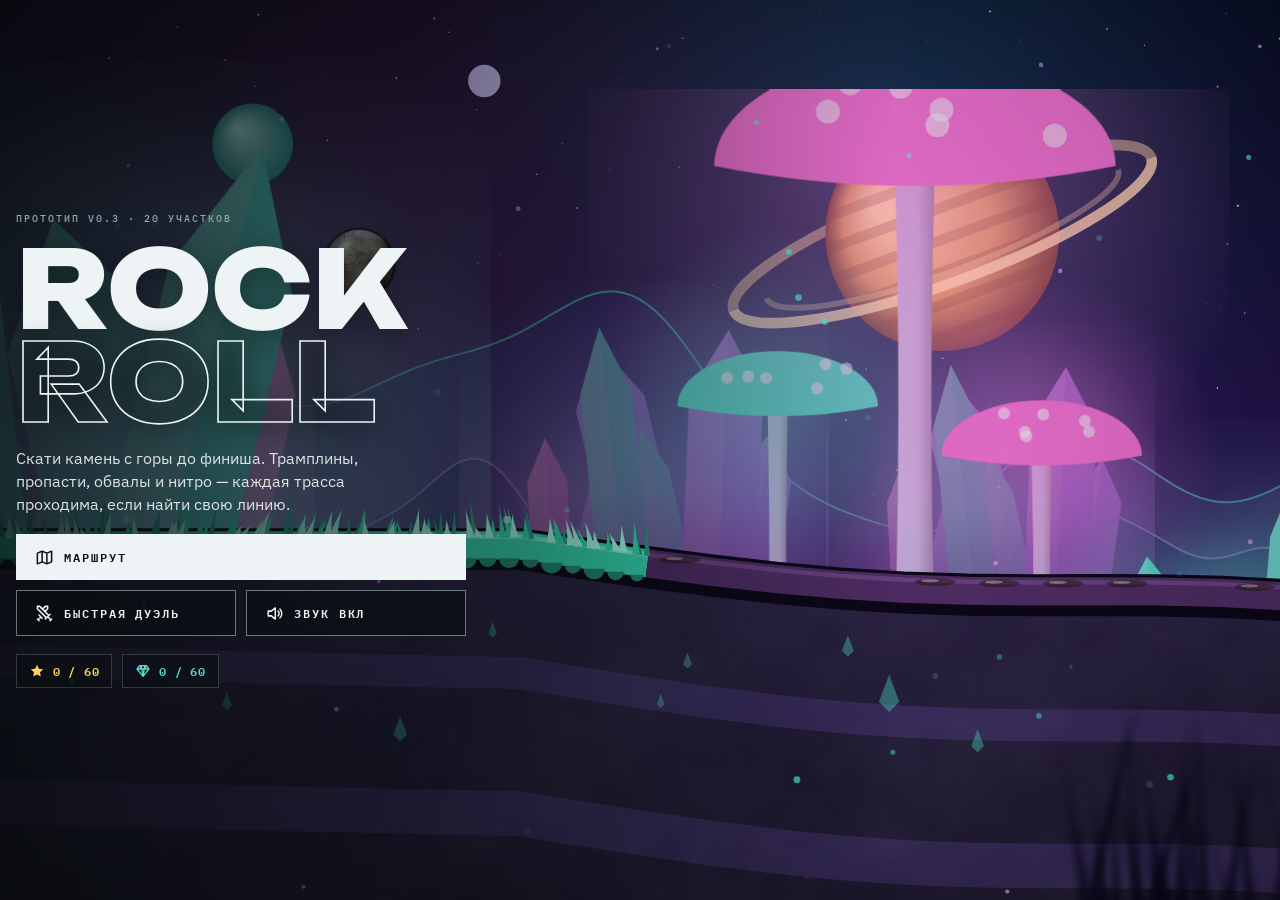
==== index.html @ a6e88f93 "Web version for Safari testing (PWA) Co-Authored-By: Claude Opus 5.5 <noreply@anthropic.com> Claude-" ====
<!doctype html>
<html lang="ru">
<head>
<meta charset="utf-8">
<meta name="viewport" content="width=device-width,initial-scale=1,maximum-scale=1,user-scalable=no,viewport-fit=cover">
<style>:root{color-scheme:dark}html,body{margin:0}</style>
<title>Rock Roll</title><meta name="apple-mobile-web-app-capable" content="yes"><meta name="mobile-web-app-capable" content="yes"><meta name="apple-mobile-web-app-status-bar-style" content="black-translucent"><meta name="apple-mobile-web-app-title" content="Rock Roll"><link rel="apple-touch-icon" href="icon-180.png"><link rel="manifest" href="manifest.json">
<meta name="claude:viewport-fit-sides" content="cover">
<link rel="stylesheet" href="fonts/fonts.css">
<style>
/* Layout: full-bleed cartoon world on canvas; holographic HUD panels with icons float above; menus are overlay screens */
:root{
 --bg:#0a0f12; --panel:rgba(9,14,18,.78); --panel-2:rgba(16,24,30,.94); --panel-hi:rgba(28,40,48,.9);
 --line:rgba(206,228,232,.2); --line-2:rgba(206,228,232,.5);
 --fg:#eef4f5; --dim:#93a6ab; --accent:#5ed6cf; --accent-ink:#031416; --warm:#ffb04a; --warm-2:#ff6a3a; --bad:#ff7a66; --gold:#ffd35c;
 --display:"Unbounded","Arial Black",system-ui,sans-serif;
 --body:"IBM Plex Sans",system-ui,-apple-system,"Segoe UI",sans-serif;
 --mono:"IBM Plex Mono",ui-monospace,Menlo,Consolas,monospace;
 --st:env(safe-area-inset-top,0px); --sb:env(safe-area-inset-bottom,0px);
 --sl:max(16px,env(safe-area-inset-left,0px)); --sr:max(16px,env(safe-area-inset-right,0px));
 color-scheme:dark;
}
html,body{height:100%}
body{background:var(--bg);color:var(--fg);font-family:var(--body);overflow:hidden;overscroll-behavior:none;-webkit-user-select:none;user-select:none;-webkit-touch-callout:none;-webkit-tap-highlight-color:transparent}
#app{position:fixed;inset:0;overflow:hidden}
#cv{position:absolute;inset:0;width:100%;height:100%;display:block;touch-action:none}
button{font:inherit;color:inherit;background:none;border:0;cursor:pointer;padding:0}
button:focus-visible,input:focus-visible,[role=button]:focus-visible{outline:2px solid var(--accent);outline-offset:2px}
[hidden]{display:none!important}
.ic{width:18px;height:18px;flex:none;fill:none;stroke:currentColor;stroke-width:1.9;stroke-linecap:round;stroke-linejoin:round;vertical-align:middle}
.ic.f{fill:currentColor;stroke:none}

.eyebrow{display:flex;align-items:center;gap:6px;font:500 10px/1.3 var(--mono);letter-spacing:.2em;text-transform:uppercase;color:var(--dim)}
.eyebrow .ic{width:14px;height:14px}
.panel{position:relative;background:linear-gradient(180deg,rgba(22,32,40,.86),var(--panel));border:1px solid var(--line);-webkit-backdrop-filter:blur(12px);backdrop-filter:blur(12px);box-shadow:0 10px 30px rgba(0,0,0,.25)}
.panel::before,.panel::after{content:"";position:absolute;width:10px;height:10px;border:2px solid var(--accent);pointer-events:none}
.panel::before{top:-1px;left:-1px;border-right:0;border-bottom:0}
.panel::after{bottom:-1px;right:-1px;border-left:0;border-top:0}
.btn{display:inline-flex;align-items:center;justify-content:center;gap:10px;min-height:46px;padding:0 18px;font:600 12px/1 var(--mono);letter-spacing:.16em;text-transform:uppercase;border:1px solid var(--line-2);background:rgba(9,14,18,.66);color:var(--fg);transition:border-color .15s,background .15s,transform .1s}
.btn:hover{border-color:var(--accent);background:rgba(20,30,36,.8)}
.btn:active{transform:translateY(1px)}
.btn.pri{background:var(--fg);color:#0a1114;border-color:var(--fg)}
.btn.pri:hover{background:#fff}
.btn.acc{background:var(--accent);color:var(--accent-ink);border-color:var(--accent)}
.btn.sm{min-height:38px;padding:0 14px;font-size:11px}
.btn .ic{width:19px;height:19px}
.screen{position:absolute;inset:0;padding-top:calc(var(--st) + 14px);padding-bottom:calc(var(--sb) + 14px);padding-left:var(--sl);padding-right:var(--sr);overflow:auto}
.num{font-family:var(--mono);font-variant-numeric:tabular-nums}
.pill{display:inline-flex;align-items:center;gap:8px;padding:6px 12px;border:1px solid var(--line);background:rgba(9,14,18,.6);font:600 12px var(--mono);letter-spacing:.06em}
.pill .ic{width:16px;height:16px}
.pill.gold{color:var(--gold)}.pill.teal{color:var(--accent)}
.dot{width:8px;height:8px;border-radius:50%;background:#7affb2;box-shadow:0 0 0 0 rgba(122,255,178,.6);animation:ping 1.8s infinite}
@keyframes ping{0%{box-shadow:0 0 0 0 rgba(122,255,178,.55)}70%{box-shadow:0 0 0 8px rgba(122,255,178,0)}100%{box-shadow:0 0 0 0 rgba(122,255,178,0)}}

/* title */
#scrTitle{display:flex;flex-direction:column;justify-content:center;gap:18px;background:linear-gradient(90deg,rgba(6,10,12,.78) 0%,rgba(6,10,12,.4) 42%,rgba(6,10,12,0) 70%)}
.logo{margin:0;font-family:var(--display);font-weight:800;font-size:clamp(42px,9vw,108px);line-height:.86;letter-spacing:-.01em;text-shadow:0 6px 30px rgba(0,0,0,.35)}
.logo span{display:block;color:transparent;-webkit-text-stroke:1.6px var(--fg)}
.tag{margin:0;font-size:16px;line-height:1.45;color:var(--fg);max-width:36ch;opacity:.9}
.stack{display:grid;grid-template-columns:repeat(2,minmax(0,220px));gap:10px}
.stack .btn{justify-content:flex-start}
.stack .btn.pri{grid-column:1/-1}
.tline{display:flex;gap:10px;align-items:center;flex-wrap:wrap}

/* map */
#scrMap{display:flex;flex-direction:column;gap:12px;background:rgba(6,10,12,.66)}
.topbar{display:flex;align-items:center;justify-content:space-between;gap:12px;flex-wrap:wrap}
.topbar h2{margin:0;font:700 18px var(--display);letter-spacing:.02em}
.topbar .tl{display:flex;gap:8px;flex-wrap:wrap}
#route{position:relative;flex:1;min-height:260px;padding:10px}
#route svg{width:100%;height:100%;display:block;overflow:visible}
.node{cursor:pointer}
.node .dia{fill:rgba(12,18,22,.92);stroke:var(--line-2);stroke-width:2;transition:stroke .15s}
.node .num{fill:var(--fg);font:600 21px var(--mono);text-anchor:middle;dominant-baseline:central}
.node .st{fill:var(--gold);font:600 15px var(--mono);text-anchor:middle;letter-spacing:2px}
.node .nz{color:var(--warm);fill:none;stroke:var(--warm);stroke-width:2}
.node.done .dia{stroke:var(--accent);fill:rgba(16,40,42,.92)}
.node.cur .dia{stroke:var(--gold);stroke-width:3}
.node.cur .ring{stroke:var(--gold);fill:none;stroke-width:1.5;animation:pulse 1.6s ease-out infinite;transform-box:fill-box;transform-origin:center}
.node.locked{cursor:default}
.node.locked .dia{stroke:rgba(206,228,232,.14);fill:rgba(8,13,16,.6)}
.node.locked .num{fill:rgba(206,228,232,.3)}
.node.locked .nz{opacity:.35}
.node:not(.locked):hover .dia{stroke:var(--fg)}
@keyframes pulse{0%{opacity:.9;transform:scale(1)}100%{opacity:0;transform:scale(1.7)}}

/* prep */
#scrPrep{display:grid;grid-template-columns:minmax(270px,360px) minmax(0,1fr);grid-template-rows:minmax(0,1fr) auto;gap:14px;background:rgba(6,10,12,.6)}
.lvl{padding:16px;display:flex;flex-direction:column;gap:12px;min-width:0;overflow:auto}
.lvl h2{margin:0;font:700 clamp(20px,3vw,28px)/1.05 var(--display);text-wrap:balance}
.badges{display:flex;gap:6px;flex-wrap:wrap}
.badge{display:inline-flex;align-items:center;gap:6px;padding:4px 9px;font:600 11px var(--mono);letter-spacing:.04em;border:1px solid var(--line)}
.badge .ic{width:15px;height:15px}
.badge.nitrob{color:var(--warm);border-color:rgba(255,176,74,.5)}
.badge.nitrob.req{background:linear-gradient(90deg,var(--warm-2),var(--warm));color:#1a0a02;border-color:transparent}
.rows{display:grid;grid-template-columns:auto 1fr;gap:5px 14px;font-size:14px;margin:0}
.rows dt{color:var(--dim)}.rows dd{margin:0;text-align:right;font-family:var(--mono);font-variant-numeric:tabular-nums}
.chips{display:flex;flex-wrap:wrap;gap:6px}
.chip{display:inline-flex;align-items:center;gap:5px;font:500 11px var(--mono);padding:4px 8px;border:1px solid var(--line);color:var(--fg)}
.chip .ic{width:14px;height:14px}
.chip.hz{border-color:rgba(255,176,74,.55);color:var(--warm)}
.goals{display:flex;flex-direction:column;gap:6px}
.goal{display:grid;grid-template-columns:62px 1fr auto;align-items:center;gap:8px;font-size:13px;color:var(--dim)}
.goal .gs{display:flex;gap:1px;color:rgba(255,211,92,.35)}
.goal .gs .ic{width:16px;height:16px}
.goal.ok{color:var(--fg)}.goal.ok .gs{color:var(--gold)}
.goal>.ic{color:var(--accent)}
.goal .gs .ic:not(.f){color:var(--accent)}
.mode{display:grid;grid-template-columns:repeat(3,1fr);border:1px solid var(--line)}
.mode button{min-height:42px;display:flex;align-items:center;justify-content:center;gap:6px;font:600 10.5px var(--mono);letter-spacing:.1em;text-transform:uppercase;color:var(--dim)}
.mode button .ic{width:16px;height:16px}
.mode button[aria-pressed="true"]{background:var(--accent);color:var(--accent-ink)}
.mode button:disabled{opacity:.35;cursor:not-allowed}
.board{display:flex;flex-direction:column;gap:6px}
.lb{list-style:none;margin:0;padding:0;display:flex;flex-direction:column;gap:2px}
.lb li{display:grid;grid-template-columns:22px 1fr auto 52px;gap:8px;align-items:center;padding:5px 8px;background:rgba(255,255,255,.03);font-size:13px}
.lb li b{font:700 12px var(--mono);color:var(--dim)}
.lb li:first-child b{color:var(--gold)}
.lb li.me{background:rgba(94,214,207,.12)}
.lb .nm{white-space:nowrap;overflow:hidden;text-overflow:ellipsis}
.lb .num{font-size:12px;color:var(--dim);display:flex;align-items:center;gap:4px}
.lb .num .ic{width:13px;height:13px;color:var(--accent)}
.lb .sc{color:var(--fg);justify-content:flex-end}
.cargo{display:flex;flex-direction:column;gap:10px;min-width:0}
.cards{display:flex;gap:12px;overflow-x:auto;padding:4px 2px 10px;scroll-snap-type:x mandatory}
.card{flex:0 0 210px;scroll-snap-align:start;text-align:left;padding:14px;display:flex;flex-direction:column;gap:8px;border:1px solid var(--line);background:linear-gradient(180deg,var(--panel-hi),var(--panel-2));position:relative;transition:border-color .15s,transform .15s}
.card:hover{transform:translateY(-2px)}
.card[aria-pressed="true"]{border-color:var(--accent);box-shadow:0 0 0 1px var(--accent),0 0 28px rgba(94,214,207,.2)}
.card[aria-pressed="true"]::after{content:"ВЫБРАН";position:absolute;top:10px;right:10px;font:600 9px var(--mono);letter-spacing:.2em;color:var(--accent-ink);background:var(--accent);padding:3px 6px}
.card img{width:104px;height:104px;align-self:center}
.card .code{font:500 10px var(--mono);letter-spacing:.2em;color:var(--dim)}
.card .nm{font:700 15px var(--display);margin-top:-4px}
.stat{display:grid;grid-template-columns:16px 76px 1fr;align-items:center;gap:6px;font:500 9px var(--mono);letter-spacing:.12em;color:var(--dim);text-transform:uppercase}
.stat .ic{width:15px;height:15px;color:var(--accent)}
.segs{display:grid;grid-template-columns:repeat(10,1fr);gap:2px}
.segs i{height:6px;background:rgba(206,228,232,.12)}
.segs i.on{background:var(--accent)}
.card.locked{cursor:not-allowed}
.card.locked img{filter:grayscale(1) brightness(.45)}
.card.locked .nm,.card.locked .stat{opacity:.5}
.lock{display:flex;align-items:center;gap:6px;font:600 11px var(--mono);color:var(--gold)}
.actions{grid-column:1/-1;display:flex;justify-content:space-between;gap:10px;flex-wrap:wrap}

/* hud */
#hud{position:absolute;inset:0;pointer-events:none}
#hud>*{pointer-events:auto}
.hud-top{position:absolute;top:calc(var(--st) + 10px);left:var(--sl);right:var(--sr);display:grid;grid-template-columns:minmax(0,1fr) auto minmax(0,1fr);align-items:start;gap:10px}
.lvtag{padding:8px 12px;display:flex;flex-direction:column;gap:3px;justify-self:start;max-width:100%;min-width:0}
.lvtag>*{max-width:100%}.lvtag{overflow:hidden}
.lvtag b{font:700 13px var(--display);white-space:nowrap;overflow:hidden;text-overflow:ellipsis}
.vs{display:flex;align-items:center;gap:6px;font:600 11px var(--mono);color:#ff8a5c;white-space:nowrap;overflow:hidden;text-overflow:ellipsis}
.vs .ic{width:14px;height:14px}
.prog{padding:8px 14px 10px;display:flex;flex-direction:column;gap:6px;width:min(440px,42vw)}
.prow{display:flex;align-items:baseline;justify-content:space-between;gap:12px}
.pct{font:800 28px/1 var(--display);font-variant-numeric:tabular-nums}
.pct small{font:500 10px var(--mono);letter-spacing:.2em;color:var(--dim);margin-left:8px;vertical-align:middle}
.sub{display:flex;gap:10px;font:500 12px var(--mono);color:var(--dim);font-variant-numeric:tabular-nums;white-space:nowrap}
.sub span{display:inline-flex;align-items:center;gap:4px}
.sub .ic{width:14px;height:14px}
.sub .g{color:var(--accent)}
.track{position:relative;height:8px;background:rgba(206,228,232,.12)}
.track u{position:absolute;left:0;top:0;bottom:0;background:linear-gradient(90deg,var(--accent),#a8fff6);width:0}
.track .gm{position:absolute;top:50%;transform:translate(-50%,-50%);color:#b8fff6;display:grid}
.track .gm .ic{width:14px;height:14px;fill:#0e2a2a}
.track .half{position:absolute;top:-4px;width:2px;height:16px;background:var(--gold);transform:translateX(-1px)}
.track .opp{position:absolute;top:-6px;width:10px;height:20px;transform:translateX(-5px);background:#ff8a5c;clip-path:polygon(50% 0,100% 30%,100% 100%,0 100%,0 30%)}
.track::after{content:"";position:absolute;right:-2px;top:-5px;width:4px;height:18px;background:repeating-linear-gradient(0deg,#fff 0 3px,#111 3px 6px)}
.right{display:flex;gap:8px;align-items:flex-start;justify-self:end}
.live{display:flex;align-items:center;gap:6px;padding:0 10px;height:44px;font:600 11px var(--mono);color:#7affb2}
.hbtn{width:44px;height:44px;display:grid;place-items:center}
.aim{position:absolute;left:var(--sl);bottom:calc(var(--sb) + 14px);padding:10px 14px;display:flex;flex-direction:column;gap:6px;width:min(280px,calc(100% - 32px))}
.aim .prow b{font:600 12px var(--mono);color:var(--fg)}
.aim input{width:100%;accent-color:var(--accent);height:28px}
.ticks{display:flex;justify-content:space-between;font:500 9px var(--mono);letter-spacing:.14em;color:var(--dim)}
.hint{position:absolute;left:50%;top:40%;transform:translateX(-50%);display:flex;align-items:center;gap:10px;padding:10px 16px;font:600 12px var(--mono);letter-spacing:.12em;text-transform:uppercase;white-space:nowrap;pointer-events:none}
.hint .ic{width:20px;height:20px;color:var(--accent)}
.pads{position:absolute;bottom:calc(var(--sb) + 14px);left:var(--sl);right:var(--sr);display:flex;justify-content:space-between;align-items:flex-end;pointer-events:none}
.pad{pointer-events:auto;width:70px;height:70px;touch-action:none;display:grid;place-items:center}
.pad .ic{width:26px;height:26px}
.pad.on{background:var(--accent);color:var(--accent-ink)}
.nitro{--f:1;position:absolute;right:calc(var(--sr) + 84px);bottom:calc(var(--sb) + 14px);width:96px;height:96px;border-radius:50%;display:grid;place-items:center;touch-action:none;
 background:radial-gradient(circle at 50% 40%,#ffcf6a,#ff6a3a 70%);color:#2a0c02;box-shadow:0 0 0 4px rgba(9,14,18,.75),0 8px 26px rgba(255,106,58,.45)}
.nitro::before{content:"";position:absolute;inset:-9px;border-radius:50%;background:conic-gradient(#ffd35c calc(var(--f)*360deg),rgba(255,255,255,.12) 0);-webkit-mask:radial-gradient(circle,transparent 54px,#000 55px);mask:radial-gradient(circle,transparent 54px,#000 55px)}
.nitro span{display:flex;flex-direction:column;align-items:center;font:800 10px var(--mono);letter-spacing:.14em}
.nitro .ic{width:30px;height:30px;fill:#2a0c02;stroke:none}
.nitro.on{transform:scale(.94);box-shadow:0 0 0 4px rgba(9,14,18,.75),0 0 40px rgba(255,180,60,.9)}
.nitro.empty{filter:grayscale(1) brightness(.6)}
.keys{position:absolute;right:var(--sr);bottom:calc(var(--sb) + 14px);padding:8px 14px;font:500 11px var(--mono);letter-spacing:.08em;color:var(--dim);white-space:nowrap}
.keys b{color:var(--fg);font-weight:600}
@media (pointer:coarse){.keys{display:none}}
@media (pointer:fine){.pads{display:none}.nitro{right:var(--sr);bottom:calc(var(--sb) + 64px)}}
.toast{position:absolute;z-index:5;left:50%;top:calc(var(--st) + 98px);transform:translateX(-50%);display:flex;align-items:center;gap:8px;padding:9px 16px;font:700 12px var(--mono);letter-spacing:.12em;text-transform:uppercase;color:var(--gold);pointer-events:none;white-space:nowrap}
.toast .ic{width:18px;height:18px}
.toast.pop{animation:pop .35s cubic-bezier(.2,1.6,.4,1)}
@keyframes pop{from{transform:translateX(-50%) scale(.7);opacity:0}to{transform:translateX(-50%) scale(1);opacity:1}}

/* overlays */
.center{display:flex;align-items:safe center;justify-content:center;background:rgba(5,8,10,.5)}
.sheet{width:min(500px,100%);padding:20px;display:flex;flex-direction:column;gap:14px}
.sheet h2{margin:0;font:800 clamp(22px,4vw,30px)/1.05 var(--display);text-wrap:balance}
.sheet h2.ok{color:var(--fg)}.sheet h2.fail{color:var(--bad)}
.rhead{display:flex;align-items:center;gap:16px}
.ring{--p:0;flex:none;width:84px;height:84px;border-radius:50%;display:grid;place-items:center;background:conic-gradient(var(--accent) calc(var(--p)*360deg),rgba(255,255,255,.1) 0)}
.ring b{width:68px;height:68px;border-radius:50%;background:var(--panel-2);display:grid;place-items:center;font:800 18px var(--display)}
.bigstars{display:flex;gap:8px}
.bs{color:rgba(255,211,92,.18);display:grid;transition:color .3s,transform .3s}
.bs .ic{width:40px;height:40px}
.bs.on{color:var(--gold);transform:scale(1.12)}
.duel{display:flex;align-items:center;gap:10px;padding:10px 12px;border:1px solid var(--line);font:600 12px var(--mono);letter-spacing:.06em}
.duel span:last-child{margin-left:auto}
.duel.win{border-color:var(--accent);color:var(--accent)}.duel.lose{border-color:var(--bad);color:var(--bad)}
.rec{font:700 10px var(--mono);letter-spacing:.2em;color:#1a1204;background:var(--gold);padding:3px 7px;align-self:flex-start}
.rgrid{display:grid;grid-template-columns:repeat(3,1fr);gap:8px}
.rgrid div{display:grid;grid-template-columns:auto 1fr;grid-template-rows:auto auto;column-gap:8px;padding:8px 10px;background:rgba(255,255,255,.04)}
.rgrid .ic{grid-row:1/3;align-self:center;color:var(--accent);width:20px;height:20px}
.rgrid b{font-size:15px}
.rgrid span{font:500 10px var(--mono);letter-spacing:.08em;color:var(--dim);text-transform:uppercase}
.tip{font-size:13px;color:var(--dim)}
.net{display:flex;align-items:center;gap:6px;font:600 11px var(--mono);color:#7affb2}
.btns{display:flex;flex-wrap:wrap;gap:8px}
.btns .btn{flex:1 1 auto}

@media (max-width:760px){
 #scrPrep{grid-template-columns:1fr;grid-template-rows:auto auto auto}
 .lvl{overflow:visible}
 .prog{width:min(300px,52vw)}.pct{font-size:22px}.lvtag{display:none}.hud-top{grid-template-columns:1fr auto}
}
@media (max-height:520px){
 .sheet{padding:14px;gap:9px;width:min(620px,100%)}.rgrid{grid-template-columns:repeat(6,1fr)}.rgrid div{grid-template-columns:1fr;text-align:center}.rgrid .ic{grid-row:auto;justify-self:center}
 .ring{width:64px;height:64px}.ring b{width:52px;height:52px;font-size:14px}.bs .ic{width:30px;height:30px}
 .lvl{padding:12px;gap:8px}.lvl h2{font-size:20px}.card{flex-basis:180px;padding:10px;gap:6px}.card img{width:70px;height:70px}
 .logo{font-size:clamp(34px,7vw,64px)}#scrTitle{gap:12px}.tag{font-size:14px}
 .nitro{width:82px;height:82px}.nitro::before{-webkit-mask:radial-gradient(circle,transparent 47px,#000 48px);mask:radial-gradient(circle,transparent 47px,#000 48px)}
}
@media (max-width:520px){.stack{grid-template-columns:1fr}}
@media (prefers-reduced-motion:reduce){.node.cur .ring,.dot{animation:none}.toast.pop{animation:none}}
</style>
</head>
<body>
<svg width="0" height="0" style="position:absolute" aria-hidden="true">
 <defs>
  <symbol id="i-map" viewBox="0 0 24 24"><path d="M3 6.5l6-2.5 6 2.5 6-2.5v13.5l-6 2.5-6-2.5-6 2.5z M9 4v13.5 M15 6.5V20"/></symbol>
  <symbol id="i-duel" viewBox="0 0 24 24"><path d="M14.5 17.5L3 6V3h3l11.5 11.5 M13 19l6-6 M16 16l4 4 M19 21l2-2 M9.5 6.5L13 3h3v3l-3.5 3.5 M5 14l4 4 M7 17l-3 3 M3 19l2 2"/></symbol>
  <symbol id="i-globe" viewBox="0 0 24 24"><circle cx="12" cy="12" r="9"/><path d="M3 12h18 M12 3c3 3.5 3 14.5 0 18 M12 3c-3 3.5-3 14.5 0 18"/></symbol>
  <symbol id="i-trophy" viewBox="0 0 24 24"><path d="M8 4h8v5a4 4 0 0 1-8 0z M8 6H5a3 3 0 0 0 3 4 M16 6h3a3 3 0 0 1-3 4 M12 13v4 M8 20h8 M10 17h4v3h-4z"/></symbol>
  <symbol id="i-sound" viewBox="0 0 24 24"><path d="M4 9h4l5-4v14l-5-4H4z M16.5 9a4 4 0 0 1 0 6 M19 6.5a8 8 0 0 1 0 11"/></symbol>
  <symbol id="i-mute" viewBox="0 0 24 24"><path d="M4 9h4l5-4v14l-5-4H4z M17 9.5l4 5 M21 9.5l-4 5"/></symbol>
  <symbol id="i-pause" viewBox="0 0 24 24"><path d="M8 5v14 M16 5v14"/></symbol>
  <symbol id="i-play" viewBox="0 0 24 24"><path d="M7 5l12 7-12 7z"/></symbol>
  <symbol id="i-restart" viewBox="0 0 24 24"><path d="M4.5 13a7.5 7.5 0 1 0 2.2-6.3 M4 4v4.5h4.5"/></symbol>
  <symbol id="i-next" viewBox="0 0 24 24"><path d="M5 12h14 M13 6l6 6-6 6"/></symbol>
  <symbol id="i-back" viewBox="0 0 24 24"><path d="M19 12H5 M11 6l-6 6 6 6"/></symbol>
  <symbol id="i-left" viewBox="0 0 24 24"><path d="M15 5l-7 7 7 7"/></symbol>
  <symbol id="i-right" viewBox="0 0 24 24"><path d="M9 5l7 7-7 7"/></symbol>
  <symbol id="i-flame" viewBox="0 0 24 24"><path d="M12 2.5c.8 3.6 5.5 5.2 5.5 10.5a5.5 5.5 0 0 1-11 0c0-2.8 1.6-4.2 2.3-6 .9 1 1.3 2.1 1.3 3.2 1.4-1.8 2-4.4 1.9-7.7z"/></symbol>
  <symbol id="i-gem" viewBox="0 0 24 24"><path d="M7 4h10l4 5-9 11L3 9z M3 9h18 M9.5 4L12 20 M14.5 4L12 20 M7 4l2.5 5 M17 4l-2.5 5"/></symbol>
  <symbol id="i-star" viewBox="0 0 24 24"><path d="M12 2.8l2.8 5.9 6.4.8-4.7 4.4 1.2 6.4L12 17.1l-5.7 3.2 1.2-6.4-4.7-4.4 6.4-.8z"/></symbol>
  <symbol id="i-check" viewBox="0 0 24 24"><path d="M5 12.5l4.5 4.5L19 7.5"/></symbol>
  <symbol id="i-weight" viewBox="0 0 24 24"><path d="M6 9h12l2 11H4z M9 9a3 3 0 0 1 6 0"/></symbol>
  <symbol id="i-bounce" viewBox="0 0 24 24"><circle cx="16" cy="6" r="2.6"/><path d="M3 20h18 M4 17c2-7 4-9 5-9s2.5 6 4 6 2-2.5 2.5-4"/></symbol>
  <symbol id="i-grip" viewBox="0 0 24 24"><circle cx="12" cy="9" r="4.5"/><path d="M3 18h18 M5 18l2 3 M10 18l2 3 M15 18l2 3"/></symbol>
  <symbol id="i-power" viewBox="0 0 24 24"><path d="M4 19L18 6 M11 6h7v7 M4 13l3 3"/></symbol>
  <symbol id="i-lock" viewBox="0 0 24 24"><rect x="5" y="11" width="14" height="9" rx="1.5"/><path d="M8 11V8a4 4 0 0 1 8 0v3"/></symbol>
  <symbol id="i-bot" viewBox="0 0 24 24"><rect x="5" y="8" width="14" height="11" rx="2"/><path d="M12 4v4 M9 13h.01 M15 13h.01 M9.5 16.5h5 M3 12v3 M21 12v3"/><circle cx="12" cy="3.5" r="1"/></symbol>
  <symbol id="i-user" viewBox="0 0 24 24"><circle cx="12" cy="8" r="4"/><path d="M4 20c1.5-4 4.8-5.5 8-5.5s6.5 1.5 8 5.5"/></symbol>
  <symbol id="i-flag" viewBox="0 0 24 24"><path d="M5 21V4 M5 4h12l-2.5 4L17 12H5"/></symbol>
  <symbol id="i-tree" viewBox="0 0 24 24"><path d="M12 3l5 7h-3l4 6H6l4-6H7z M12 16v5"/></symbol>
  <symbol id="i-speed" viewBox="0 0 24 24"><path d="M4 16a8 8 0 1 1 16 0 M12 16l4-5 M7.5 16h.01 M16.5 16h.01"/></symbol>
  <symbol id="i-clock" viewBox="0 0 24 24"><circle cx="12" cy="12" r="8.5"/><path d="M12 7.5V12l3 2"/></symbol>
  <symbol id="i-stone" viewBox="0 0 24 24"><path d="M6 8l5-4 7 2 3 6-3 7-8 1-5-5z M9 9l3 2 4-1"/></symbol>
  <symbol id="i-sun" viewBox="0 0 24 24"><circle cx="12" cy="12" r="4"/><path d="M12 2.5v2.5 M12 19v2.5 M2.5 12H5 M19 12h2.5 M5.3 5.3l1.8 1.8 M16.9 16.9l1.8 1.8 M5.3 18.7l1.8-1.8 M16.9 7.1l1.8-1.8"/></symbol>
  <symbol id="i-snow" viewBox="0 0 24 24"><path d="M12 3v18 M4.2 7.5l15.6 9 M4.2 16.5l15.6-9 M9.5 4.5L12 7l2.5-2.5 M9.5 19.5L12 17l2.5 2.5"/></symbol>
  <symbol id="i-planet" viewBox="0 0 24 24"><circle cx="12" cy="12" r="5.5"/><path d="M5.5 15.5C2 18 2 20 4 20c2.5 0 8-2.8 12.5-7 3.8-3.6 5-7 2.5-7-1 0-2.4.6-4 1.6"/></symbol>
  <symbol id="i-volcano" viewBox="0 0 24 24"><path d="M3 20l6-10h6l6 10z M10 10l-1-4 M14 10l1-4 M12 7V3"/></symbol>
  <symbol id="i-jump" viewBox="0 0 24 24"><path d="M3 19h7l8-9 M15 10h3v3 M18 6a2 2 0 1 1 0 .01"/></symbol>
  <symbol id="i-drop" viewBox="0 0 24 24"><path d="M3 7h7v13h11 M14 10v5 M11.5 12.5L14 15l2.5-2.5"/></symbol>
  <symbol id="i-gap" viewBox="0 0 24 24"><path d="M2 9h7v11 M22 11h-7v9 M9 9c2-4 6-4 8 0"/></symbol>
  <symbol id="i-alert" viewBox="0 0 24 24"><path d="M12 3l9.5 17h-19z M12 10v4.5 M12 17.5h.01"/></symbol>
  <symbol id="i-aim" viewBox="0 0 24 24"><circle cx="12" cy="12" r="7"/><path d="M12 2v4 M12 18v4 M2 12h4 M18 12h4"/><circle cx="12" cy="12" r="1.5"/></symbol>
 </defs>
</svg>
<div id="app">
 <canvas id="cv" aria-label="Игровое поле"></canvas>

 <section class="screen" id="scrTitle">
  <div class="tline"><span class="eyebrow">прототип v0.3 · 20 участков</span><span class="pill" id="tOnline" hidden><i class="dot"></i><span id="tOnlineN">онлайн</span></span></div>
  <h1 class="logo">ROCK<span>ROLL</span></h1>
  <p class="tag">Скати камень с горы до финиша. Трамплины, пропасти, обвалы и нитро — каждая трасса проходима, если найти свою линию.</p>
  <div class="stack">
   <button class="btn pri" id="goMap"><svg class="ic"><use href="#i-map"/></svg>Маршрут</button>
   <button class="btn" id="goDuel"><svg class="ic"><use href="#i-duel"/></svg>Быстрая дуэль</button>
   <button class="btn" id="tSound"><svg class="ic" id="tSoundI"><use href="#i-sound"/></svg><span id="tSoundL">Звук вкл</span></button>
  </div>
  <div class="tline"><span class="pill gold"><svg class="ic f"><use href="#i-star"/></svg><span id="tStars">0 / 60</span></span><span class="pill teal"><svg class="ic"><use href="#i-gem"/></svg><span id="tGems">0 / 60</span></span><span class="eyebrow" id="tDuel"></span></div>
 </section>

 <section class="screen" id="scrMap" hidden>
  <div class="topbar">
   <button class="btn sm" id="mapBack"><svg class="ic"><use href="#i-back"/></svg>Назад</button>
   <h2>Маршрут</h2>
   <div class="tl"><span class="pill gold"><svg class="ic f"><use href="#i-star"/></svg><span id="mStars">0 / 60</span></span><span class="pill teal"><svg class="ic"><use href="#i-gem"/></svg><span id="mGems">0 / 60</span></span></div>
  </div>
  <div class="panel" id="route"></div>
 </section>

 <section class="screen" id="scrPrep" hidden>
  <div class="panel lvl">
   <div class="eyebrow" id="pCode">Участок 01</div>
   <h2 id="pName"></h2>
   <div class="badges"><span class="badge" id="pTheme"></span><span class="badge nitrob" id="pNitro" hidden></span></div>
   <dl class="rows" id="pRows"></dl>
   <div class="chips" id="pTags"></div>
   <div class="goals" id="pGoals"></div>
   <div class="mode" role="group" aria-label="Режим"><button id="mSolo" aria-pressed="true"><svg class="ic"><use href="#i-play"/></svg>Один</button><button id="mPlayer" aria-pressed="false"><svg class="ic"><use href="#i-user"/></svg>Игрок</button><button id="mBot" aria-pressed="false"><svg class="ic"><use href="#i-bot"/></svg>Бот</button></div>
   <div class="board" id="board"></div>
  </div>
  <div class="cargo">
   <div class="eyebrow"><svg class="ic"><use href="#i-stone"/></svg>Выбор камня</div>
   <div class="cards" id="cards"></div>
  </div>
  <div class="actions">
   <button class="btn" id="prepBack"><svg class="ic"><use href="#i-map"/></svg>Маршрут</button>
   <button class="btn acc" id="prepGo">В путь<svg class="ic"><use href="#i-next"/></svg></button>
  </div>
 </section>

 <div id="hud" hidden>
  <div class="hud-top">
   <div class="panel lvtag"><span class="eyebrow" id="hCode">Участок 01</span><b id="hName"></b><span class="vs" id="hVs" hidden></span></div>
   <div class="panel prog">
    <div class="prow"><span class="pct"><span id="hPct">0%</span><small>пройдено</small></span>
     <span class="sub"><span><svg class="ic"><use href="#i-speed"/></svg><b id="hSpeed">0</b></span><span><svg class="ic"><use href="#i-tree"/></svg><b id="hTrees">0</b></span><span class="g"><svg class="ic"><use href="#i-gem"/></svg><b id="hGems">0/3</b></span></span></div>
    <div class="track"><u id="hFill"></u><span id="hMarks"></span><i class="opp" id="hOpp" hidden></i></div>
   </div>
   <div class="right">
    <span class="panel live" id="hLive" hidden><i class="dot"></i><span id="hLiveN">0</span></span>
    <button class="panel hbtn" id="pauseBtn" aria-label="Пауза"><svg class="ic"><use href="#i-pause"/></svg></button>
   </div>
  </div>
  <div class="panel aim" id="aimBox">
   <div class="prow"><span class="eyebrow">Подкрутка</span><b id="spinOut">0</b></div>
   <input type="range" id="spin" min="-10" max="10" value="0" aria-label="Подкрутка">
   <div class="ticks"><span>назад</span><span>0</span><span>вперёд</span></div>
  </div>
  <div class="panel hint" id="hint"><svg class="ic"><use href="#i-aim"/></svg>Потяни назад и отпусти</div>
  <div class="pads" id="pads" hidden><button class="panel pad" id="padL" aria-label="Тормозить"><svg class="ic"><use href="#i-left"/></svg></button><button class="panel pad" id="padR" aria-label="Толкать"><svg class="ic"><use href="#i-right"/></svg></button></div>
  <button class="nitro" id="nitroBtn" aria-label="Нитро" hidden><span><svg class="ic"><use href="#i-flame"/></svg>НИТРО</span></button>
  <div class="panel keys" id="keys" hidden><b>← →</b> толчок · <b>Пробел</b> нитро · <b>R</b> заново · <b>Esc</b> пауза</div>
 </div>
 <div class="panel toast" id="toast" hidden></div>

 <section class="screen center" id="scrPause" hidden>
  <div class="panel sheet">
   <div class="eyebrow">Пауза</div>
   <div class="btns" style="flex-direction:column">
    <button class="btn pri" id="pResume"><svg class="ic"><use href="#i-play"/></svg>Продолжить</button>
    <button class="btn" id="pRestart"><svg class="ic"><use href="#i-restart"/></svg>Заново</button>
    <button class="btn" id="pMap"><svg class="ic"><use href="#i-map"/></svg>Маршрут</button>
    <button class="btn" id="pSound"><svg class="ic"><use href="#i-sound"/></svg><span id="pSoundL">Звук вкл</span></button>
   </div>
  </div>
 </section>

 <section class="screen center" id="scrResult" hidden>
  <div class="panel sheet">
   <div class="eyebrow" id="rCode">Отчёт</div>
   <div class="rhead"><div class="ring" id="rRing"><b id="rPct">0%</b></div><div style="display:flex;flex-direction:column;gap:8px"><h2 id="rTitle">Финиш</h2><div class="bigstars" id="rStars"></div></div></div>
   <span class="rec" id="rRec" hidden>Новый рекорд</span>
   <div class="duel" id="rDuel" hidden></div>
   <div class="rgrid" id="rRows"></div>
   <div class="tip" id="rTip" hidden></div>
   <div class="net" id="rNet" hidden></div>
   <div class="btns">
    <button class="btn" id="rRetry"><svg class="ic"><use href="#i-restart"/></svg>Заново</button>
    <button class="btn" id="rMap"><svg class="ic"><use href="#i-map"/></svg>Маршрут</button>
    <button class="btn acc" id="rNext">Далее<svg class="ic"><use href="#i-next"/></svg></button>
   </div>
  </div>
 </section>
</div>
<script>
const G=9.8;
const SURF=[
 {key:'grass',name:'Трава',mu:.6,e:.25,crr:.05,snd:420,imp:700},
 {key:'ice',name:'Лёд',mu:.04,e:.12,crr:.004,snd:2600,imp:3200},
 {key:'gravel',name:'Щебень',mu:.7,e:.45,crr:.035,jit:.35,snd:1300,imp:2200},
 {key:'mud',name:'Грязь',mu:.95,e:.02,crr:.22,snd:230,imp:380},
 {key:'snow',name:'Снег',mu:.35,e:.05,crr:.09,grow:1,snd:650,imp:900}
];
const STONES={
 boulder:{name:'Валун',code:'RR-01',R:.55,dens:3,k:.4,eMul:1,muMul:1,maxV:22,unlock:0,pal:[[150,140,126],[92,86,78],[124,140,86]],lichen:.22},
 flat:{name:'Голыш',code:'RR-02',R:.42,dens:2.6,k:.5,eMul:1.7,muMul:.7,maxV:27,unlock:0,pal:[[196,186,170],[140,130,116],[226,218,204]],lichen:0,band:1},
 basalt:{name:'Базальт',code:'RR-03',R:.72,dens:5,k:.4,eMul:.6,muMul:1.1,maxV:16,unlock:6,pal:[[74,78,88],[36,38,44],[100,106,116]],lichen:0,vesicle:1},
 granite:{name:'Гранитный шар',code:'RR-04',R:.5,dens:3.4,k:.4,eMul:.9,muMul:.55,maxV:24,unlock:15,pal:[[206,176,164],[110,96,92],[236,222,210]],lichen:0,speck:1},
 meteor:{name:'Метеорит',code:'RR-05',R:.62,dens:6,k:.4,eMul:1.25,muMul:1,maxV:21,unlock:32,pal:[[70,60,56],[32,26,24],[200,110,60]],lichen:0,crater:1,glow:1}
};
const LEVEL_NAMES=['Пологий луг','Тихая долина','Каменистая тропа','Ледяной ручей','Первый трамплин','Расщелина','Каменный карниз','Осыпь','Грязевой лог','Снежный перевал','Сломанный хребет','Ущелье ветров','Кратер Ксеноса','Двойной прыжок','Ледник','Крошащийся край','Кольца Тарсиса','Лавинный жёлоб','Вулканический склон','Пик Сизифа'];
const THEMES=[null,'day','day','sunset','day','sunset','sunset','day','day','day','snow','snow','sunset','alien','day','snow','sunset','alien','snow','dusk','alien'];
const NITRO_FUEL=n=>n<7?0:n<10?2:n<15?2.6:3.2;
const NITRO_REQ=new Set([9,12,14,17,19,20]);
function mulberry32(a){return function(){a|=0;a=a+0x6D2B79F5|0;let t=Math.imul(a^a>>>15,1|a);t=t+Math.imul(t^t>>>7,61|t)^t;return((t^t>>>14)>>>0)/4294967296}}
function lerp(a,b,t){return a+(b-a)*t}
function genLevel(n,attempt,ease){
 attempt=attempt|0;ease=ease||0;
 const seed=1000+n*7919+attempt*104729,r=mulberry32(seed),d=Math.max(0,Math.min(1,(n-1)/19*(1-Math.max(0,ease))+Math.max(0,-ease)*.3)),theme=THEMES[n],req=NITRO_REQ.has(n),nitro=NITRO_FUEL(n);
 const L=Math.round(400+n*28),N=L+1,F=L-70;
 const h=new Float64Array(N),s=new Uint8Array(N);
 const p=[r(),r(),r(),r()].map(v=>v*6.283);
 const feats=[],crumbles=[];let fx=75;
 while(fx<F-60){
  const t=r();let type;
  const pickW=ws=>{let s=0;for(const k in ws)s+=ws[k];let q=t*s;for(const k in ws){q-=ws[k];if(q<=0)return k}return'hump'};
  if(n<=2)type=ease<0?pickW({hump:.25,bowl:.15,kicker:.3,dip:.3}):(t<.5?'hump':t<.8?'bowl':'kicker');
  else if(n<=5)type=pickW({kicker:.28,drop:.18,hump:.16,dip:.26,bowl:.08,tunnel:n===5?.12:0});
  else type=pickW({chasm:(req?.16:.09)+.05*d,tunnel:.12+.08*d,crumble:n>=8?.1:0,dip:.2,kicker:.18,drop:.14,hump:.08,bowl:.04});
  const f={x:fx,type,a:0};
  if(type==='kicker')f.a=(n<=2?2:lerp(3,8,d))*(.7+r()*.6);
  else if(type==='drop')f.a=n<=5?2+r()*3:lerp(4,16,d)*(.6+r()*.6);
  else if(type==='hump')f.a=lerp(2,5,d)*(.6+r()*.6);
  else if(type==='bowl')f.a=lerp(1.5,3.5,d)*(.6+r()*.6);
  else if(type==='chasm'){const big=req&&nitro;f.w=(big?lerp(11,17,d):lerp(5,10,d))*(.85+r()*.3);f.a=24+r()*10;f.post=3+r()*3;feats.push({x:fx-2,type:'kicker',a:lerp(5.5,8.5,d)})}
  else if(type==='dip'){f.a=lerp(5,12,d)*(.75+r()*.5);f.w=lerp(7,5,d)*(.85+r()*.3)}
  else if(type==='tunnel'){f.g=lerp(5.5,9,d)*(.85+r()*.3);f.a=26;f.rise=lerp(1,3.5,d)*(.7+r()*.6);f.lt=14+r()*8;f.clr=lerp(2.9,2.05,d);feats.push({x:fx-2,type:'kicker',a:lerp(6,8.5,d)});f.w=f.g+f.lt}
  else if(type==='crumble'){f.w=10+r()*10;f.a=lerp(4,9,d)*(.7+r()*.5);crumbles.push({a:Math.round(fx),b:Math.round(fx+f.w),drop:f.a,t:-1})}
  feats.push(f);fx+=(f.w||0)+lerp(80,34,d)+r()*lerp(45,25,d);
 }
 const amp=lerp(.6,1.2,d),rough=lerp(0,.25,d);
 let y=60+L*.25;
 for(let x=0;x<N;x++){
  if(x>12){let sl=.15+.15*Math.sin(x/75+p[0])+.06*Math.sin(x/21+p[1]);sl=Math.max(sl,lerp(.13,-.02,Math.min(1,d*1.6)));if(x<110)sl=Math.max(sl,.16);if(x>F+8)sl=-.14;y-=sl}
  let off=amp*(.5*Math.sin(x/6.5+p[2])+.8*Math.sin(x/15+p[3]))+rough*Math.sin(x/2.1+p[0]*3);
  if(x<=12)off=0;else if(x<24)off*=(x-12)/12;
  if(x>F-12)off*=Math.max(0,1-(x-F+12)/12);
  for(const f of feats){
   if(f.type==='kicker'){const x0=f.x-10,ka=f.a*.6;if(x>=x0&&x<=f.x)off+=ka*((x-x0)/10)**2;else if(x>f.x)off-=ka*.6}
   else if(f.type==='drop'){if(x>f.x)off-=f.a*Math.min(1,(x-f.x)/1.5)}
   else if(f.type==='hump')off+=f.a*Math.exp(-(((x-f.x)/4)**2));
   else if(f.type==='bowl')off-=f.a*.45*Math.exp(-(((x-f.x)/9)**2));
   else if(f.type==='chasm'){if(x>f.x&&x<f.x+f.w)off-=f.a*Math.min(1,(x-f.x)/1.2,(f.x+f.w-x)/1.2);if(x>=f.x+f.w)off-=f.post}
   else if(f.type==='crumble'){if(x>f.x+f.w)off-=f.a*Math.min(1,(x-f.x-f.w)/1.2)}
   else if(f.type==='dip')off-=f.a*Math.exp(-(((x-f.x)/f.w)**2));
   else if(f.type==='tunnel'){if(x>f.x&&x<f.x+f.g)off-=f.a*Math.min(1,(x-f.x)/1.2);if(x>=f.x+f.g)off+=f.rise}
  }
  h[x]=y+off;
 }
 const wt=n===9?[.35,.08,.17,.4,0]:n<=2?[.7,.1,.2,0,0]:theme==='alien'?[.45,.2,.25,.1,0]:[lerp(.5,.25,d),lerp(.1,.17,d),.18,lerp(.06,.14,d),lerp(.06,.24,d)*(theme==='snow'?3:1)];
 const tot=wt.reduce((a,b)=>a+b);
 let i=0;
 while(i<N){let len=Math.round(18+r()*40),t=r()*tot,k=0;
  if(i<14){k=theme==='snow'?4:0;len=14}else{while(k<4&&t>wt[k]){t-=wt[k];k++}}
  if(k===3)len=Math.round(len*.5);
  for(let j=i;j<Math.min(N,i+len);j++)s[j]=k;i+=len}
 for(let x=F-6;x<N;x++)s[x]=theme==='snow'?4:0;
 for(const f of feats){if(f.type==='chasm')for(let x=Math.floor(f.x);x<=Math.ceil(f.x+f.w)&&x<N;x++)s[x]=2}
 for(const c of crumbles)for(let x=c.a;x<=c.b&&x<N;x++)s[x]=2;
 for(const f of feats)if(f.type==='tunnel')for(let x=Math.floor(f.x);x<=Math.ceil(f.x+f.w)&&x<N;x++)s[x]=2;
 const solids=[],tunnels=[];
 for(const f of feats){if(f.type!=='tunnel')continue;const wx=Math.ceil(f.x+f.g)+.02,x2=Math.min(N-2,Math.floor(wx+f.lt));const cy=x=>h[Math.min(N-1,Math.max(0,Math.round(x)))]+f.clr;
  solids.push([wx,cy(wx)+40,wx,cy(wx)]);for(let x=Math.ceil(wx);x<x2;x++)solids.push([x===Math.ceil(wx)?wx:x,cy(x),x+1,cy(x+1)]);tunnels.push({x:f.x,wx,x2,clr:f.clr})}
 const boosts=[];if(n>=4){let bx=60+r()*40;while(bx<F-40){if(r()<lerp(.35,.6,d)){const len=10+r()*8;if(!feats.some(f=>Math.abs(f.x-bx)<(f.w||12)+16)&&!crumbles.some(c=>bx+len>c.a-4&&bx<c.b+4))boosts.push({a:bx,b:bx+len})}bx+=70+r()*90}}
 const inHazard=x=>feats.some(f=>((f.type==='chasm'||f.type==='tunnel')&&x>f.x-12&&x<f.x+f.w+2)||(f.type==='kicker'&&x>f.x-11&&x<f.x+1))||crumbles.some(c=>x>c.a-2&&x<c.b+3)||Math.abs(x-F)<6;
 const trees=[];let tx=26;
 while(tx<L-10){const xi=Math.round(tx);if((s[xi]===0||s[xi]===4)&&!inHazard(tx))trees.push({x:tx,base:0,h:3.5+r()*4,broken:false,fall:0,dir:1,v:r(),kind:r()});tx+=lerp(28,16,d)*(.5+r())}
 const T={n,seed,attempt,ease,L,F,h,h0:h.slice(),s,trees,feats,crumbles,solids,tunnels,boosts,theme,nitro,req,name:LEVEL_NAMES[n-1],crystals:[]};
 for(const tr of trees)tr.base=groundAt(T,tr.x);
 return T;
}
function resetLevel(T){T.h.set(T.h0);for(const c of T.crumbles)c.t=-1;for(const tr of T.trees){tr.broken=false;tr.fall=0;tr.base=groundAt(T,tr.x)}for(const c of T.crystals)c.got=false}
function groundAt(T,x){if(x<=0)return T.h[0];if(x>=T.L)return T.h[T.L];const i=Math.floor(x),f=x-i;return T.h[i]*(1-f)+T.h[i+1]*f}
function makeStone(type,T,x){const S=STONES[type];const st={type,x,R:S.R,R0:S.R,vx:0,vy:0,w:0,ang:0,grounded:true,surf:0};setMass(st);st.y=groundAt(T,x)+st.R+.01;return st}
function setMass(st){const S=STONES[st.type];st.m=S.dens*st.R*st.R;st.I=S.k*st.m*st.R*st.R}
function updateCrumbles(T,st,dt,ev){
 for(const c of T.crumbles){
  if(c.t<0&&st.grounded&&st.x>c.a-.5&&st.x<c.b){c.t=-.0001;if(ev)ev.crumble=c}
  if(c.t<0&&c.t>-1){c.t-=dt;if(c.t<-.3)c.t=0}
  else if(c.t>=0&&c.t<1){c.t=Math.min(1,c.t+dt/.9);const e=c.t*c.t*(3-2*c.t);
   for(let x=c.a-2;x<=c.b;x++){if(x<0||x>T.L)continue;const tp=Math.min(1,(x-c.a+2)/3);T.h[x]=T.h0[x]-c.drop*e*Math.max(0,tp)}
   for(const tr of T.trees)if(tr.x>c.a-3&&tr.x<c.b+1){tr.base=groundAt(T,tr.x);if(!tr.broken){tr.broken=true;tr.dir=1}}}
 }
}
/* crumble state: t=-1 idle, (-1,0) armed delay, [0,1] collapsing, 1 done */
function hitSurface(st,nx,ny,pen,si,dt,rnd,ev,S){
 const R=st.R;  st.x+=nx*pen;st.y+=ny*pen;
  const sf=SURF[si];
  let rx=-nx*R,ry=-ny*R;
  let vrx=st.vx-st.w*ry,vry=st.vy+st.w*rx,vn=vrx*nx+vry*ny;
  if(vn>=0)return;
  let mx=nx,my=ny;
  if(sf.jit&&vn<-2){const a=(rnd()-.5)*sf.jit,c=Math.cos(a),s2=Math.sin(a);mx=nx*c-ny*s2;my=nx*s2+ny*c;vn=vrx*mx+vry*my;if(vn>=0)return}
  const e=-vn>1.2?Math.min(.85,sf.e*S.eMul):0,mu=sf.mu*S.muMul;
  const jn=-(1+e)*vn*st.m;st.vx+=jn/st.m*mx;st.vy+=jn/st.m*my;
  if(ev&&-vn>ev.imp){ev.imp=-vn;ev.x=st.x-nx*R;ev.y=st.y-ny*R;ev.surf=si}
  rx=-mx*R;ry=-my*R;vrx=st.vx-st.w*ry;vry=st.vy+st.w*rx;
  const tx=-my,ty=mx,vt=vrx*tx+vry*ty,kt=1/st.m+R*R/st.I;
  let jt=-vt/kt;const mj=mu*jn;jt=jt>mj?mj:jt<-mj?-mj:jt;
  st.vx+=jt/st.m*tx;st.vy+=jt/st.m*ty;st.w+=(rx*jt*ty-ry*jt*tx)/st.I;
  const vtc=st.vx*tx+st.vy*ty,dec=sf.crr*G*dt;
  if(Math.abs(vtc)<=dec){st.vx-=tx*vtc;st.vy-=ty*vtc}else{const s3=Math.sign(vtc)*dec;st.vx-=tx*s3;st.vy-=ty*s3}
  st.w*=1-sf.crr*dt;
}
function physStep(st,T,dt,input,rnd,ev){
 const S=STONES[st.type];
 st.vy-=G*dt;
 const sp=Math.hypot(st.vx,st.vy),kd=.0032*sp*dt;st.vx-=st.vx*kd;st.vy-=st.vy*kd;
 if(input.dir&&input.energy>0){if(st.grounded)st.w-=input.dir*7*dt;else st.vx+=input.dir*1.6*dt;input.energy-=dt}
 if(input.nitro&&input.fuel>0){const v=Math.hypot(st.vx,st.vy);let ax=1,ay=0;if(v>3&&st.vx>0){ax=st.vx/v;ay=st.vy/v;if(ay<-.2){ay=-.2;ax=.98}}st.vx+=ax*12*dt;st.vy+=ay*12*dt;input.fuel-=dt;if(ev)ev.nitro=true}
 st.x+=st.vx*dt;st.y+=st.vy*dt;st.ang+=st.w*dt;
 if(st.x<st.R){st.x=st.R;if(st.vx<0)st.vx*=-.3}
 const R=st.R;let grounded=false;
 const i0=Math.max(0,Math.floor(st.x-R-1)),i1=Math.min(T.L-1,Math.ceil(st.x+R+1));
 for(let i=i0;i<=i1;i++){
  const ax=i,ay=T.h[i],bx=i+1,by=T.h[i+1],ex=bx-ax,ey=by-ay;
  const t0=((st.x-ax)*ex+(st.y-ay)*ey)/(ex*ex+ey*ey),t=t0<0?0:t0>1?1:t0;
  const cx=ax+ex*t,cy=ay+ey*t;const dx=st.x-cx,dy=st.y-cy;const d=Math.hypot(dx,dy);
  const sx=-ey,sy=ex,sl=Math.hypot(sx,sy),below=t0>0&&t0<1&&(st.x-ax)*sx+(st.y-ay)*sy<0;
  if(!below&&(d>=R||d===0))continue;
  let nx,ny,pen;
  if(below){nx=sx/sl;ny=sy/sl;pen=R+d}else{nx=dx/d;ny=dy/d;pen=R-d}
  if(pen>R*2.5)continue;
  hitSurface(st,nx,ny,pen,T.s[i],dt,rnd,ev,S);grounded=true;st.surf=T.s[i];
 }
 for(const sd of T.solids){const ex=sd[2]-sd[0],ey=sd[3]-sd[1];let t=((st.x-sd[0])*ex+(st.y-sd[1])*ey)/(ex*ex+ey*ey);t=t<0?0:t>1?1:t;const dx=st.x-(sd[0]+ex*t),dy=st.y-(sd[1]+ey*t),d=Math.hypot(dx,dy);if(d>=R||d===0)continue;hitSurface(st,dx/d,dy/d,R-d,2,dt,rnd,ev,S);if(dy/d>.4)grounded=true}
 st.grounded=grounded;
 if(grounded)for(const b of T.boosts)if(st.x>b.a&&st.x<b.b){const v=Math.hypot(st.vx,st.vy);let ax=1,ay=0;if(v>1&&st.vx>0){ax=st.vx/v;ay=st.vy/v}st.vx+=ax*15*dt;st.vy+=ay*15*dt;if(ev)ev.boost=true;break}
 if(grounded&&SURF[st.surf].grow){const v=Math.hypot(st.vx,st.vy);if(v>1&&st.R<st.R0*1.6){st.R=Math.min(st.R0*1.6,st.R+.0035*v*dt);setMass(st)}}
 for(const tr of T.trees){
  if(tr.broken)continue;
  if(Math.abs(st.x-tr.x)<st.R+.18&&st.y-st.R<tr.base+tr.h&&st.y+st.R>tr.base){
   const p=st.m*Math.abs(st.vx);
   if(p>3){tr.broken=true;tr.dir=Math.sign(st.vx)||1;st.vx*=Math.max(.6,1-1.2/p);if(ev)ev.trees.push(tr)}
   else{st.x=tr.x-Math.sign(st.vx||1)*(st.R+.19);st.vx*=-.3}
  }
 }
 for(const c of T.crystals){if(!c.got&&Math.hypot(st.x-c.x,st.y-c.y)<st.R+.7){c.got=true;if(ev)ev.crystal=c}}
}
/* headless run: policy(st,T,run) -> {dir,nitro} */
function simulateRun(T,type,power,angDeg,spin,seedMix,record,policy){
 resetLevel(T);
 const st=makeStone(type,T,5),S=STONES[type],a=angDeg*Math.PI/180;
 st.vx=Math.cos(a)*S.maxV*power;st.vy=Math.sin(a)*S.maxV*power;st.w=-spin*1.4;
 const rnd=mulberry32(T.seed^0x9e37^seedMix),inp={dir:0,energy:2.5,nitro:false,fuel:T.nitro},path=[];
 let t=0,still=0,mx=0,mt=0,trees=0,crys=0,fin=0;
 while(t<150){
  if(policy){const c=policy(st,T,inp);inp.dir=c.dir;inp.nitro=c.nitro}
  const ev={imp:0,trees:[]};for(let k=0;k<8;k++)physStep(st,T,1/480,inp,rnd,ev);updateCrumbles(T,st,1/60,null);
  trees+=ev.trees.length;if(ev.crystal)crys++;t+=1/60;
  if(record&&Math.round(t*60)%2===0)path.push([+st.x.toFixed(2),+st.y.toFixed(2),+st.ang.toFixed(2),+st.R.toFixed(2),st.grounded?1:0]);
  if(!fin&&st.x>=T.F)fin=t;
  const v=Math.hypot(st.vx,st.vy);if(st.x>mx+.5){mx=st.x;mt=t}if(t-mt>5)break;
  if(st.grounded&&v<.3){still+=1/60;if(still>1.2)break}else still=0;if(st.x>T.L-3)break}
 return{max:mx,dist:Math.max(0,mx-5),fin,trees,crys,path,t};
}
/* a careful driver: pushes when slow, fires nitro before gaps and when stalling */
function makePolicy(useNitro,lead){
 return(st,T,inp)=>{
  const v=Math.hypot(st.vx,st.vy);let nitro=false;
  if(useNitro&&inp.fuel>0){
   for(const f of T.feats)if((f.type==='chasm'||f.type==='tunnel')&&st.x>f.x-lead&&st.x<f.x+(f.g||f.w)*.5){nitro=true;break}
   if(!nitro&&st.grounded&&v<2.2&&st.x>20)nitro=true;
  }
  return{dir:(st.grounded&&v<5)?1:0,nitro};
 };
}

/* Procedural sound: everything is synthesized, no audio files */
const AU={c:null,muted:false,duck:1,theme:'day'};
AU.init=function(){
 if(AU.c){if(AU.c.state==='suspended')AU.c.resume();return}
 const C=window.AudioContext||window.webkitAudioContext;if(!C)return;
 const c=AU.c=new C();
 AU.out=c.createGain();AU.out.gain.value=AU.muted?0:.85;
 const comp=c.createDynamicsCompressor();comp.threshold.value=-14;comp.ratio.value=4;
 AU.out.connect(comp);comp.connect(c.destination);
 const len=c.sampleRate*2;
 const pb=c.createBuffer(1,len,c.sampleRate),pd=pb.getChannelData(0);let b0=0,b1=0,b2=0;
 for(let i=0;i<len;i++){const w=Math.random()*2-1;b0=.99765*b0+w*.099046;b1=.963*b1+w*.2965164;b2=.57*b2+w*1.0526913;pd[i]=(b0+b1+b2+w*.1848)*.17}
 const wb=c.createBuffer(1,len,c.sampleRate),wd=wb.getChannelData(0);for(let i=0;i<len;i++)wd[i]=Math.random()*2-1;
 AU.pink=pb;AU.white=wb;
 const chain=(buf,type,f,q,g0)=>{const s=c.createBufferSource();s.buffer=buf;s.loop=true;const fl=c.createBiquadFilter();fl.type=type;fl.frequency.value=f;fl.Q.value=q;const g=c.createGain();g.gain.value=g0;s.connect(fl);fl.connect(g);g.connect(AU.out);s.start(0,Math.random()*1.5);return{f:fl,g}};
 AU.roll=chain(pb,'bandpass',500,.9,0);
 AU.rum=chain(pb,'lowpass',130,.7,0);
 AU.wind=chain(wb,'bandpass',600,.5,0);
 AU.amb=chain(pb,'lowpass',420,.5,0);
 // nitro: buzzy saw + hiss
 const o=c.createOscillator();o.type='sawtooth';o.frequency.value=70;const of=c.createBiquadFilter();of.type='lowpass';of.frequency.value=600;const og=c.createGain();og.gain.value=0;o.connect(of);of.connect(og);og.connect(AU.out);o.start();
 AU.nitroO=o;AU.nitroG=og;AU.nitroN=chain(wb,'bandpass',1800,.7,0);
 // alien drone
 const d1=c.createOscillator(),d2=c.createOscillator(),dg=c.createGain();d1.frequency.value=55;d2.frequency.value=82.4;d1.type=d2.type='sine';dg.gain.value=0;d1.connect(dg);d2.connect(dg);dg.connect(AU.out);d1.start();d2.start();
 const lfo=c.createOscillator(),lg=c.createGain();lfo.frequency.value=.15;lg.gain.value=4;lfo.connect(lg);lg.connect(d2.frequency);lfo.start();AU.drone=dg;
 AU.setTheme(AU.theme);
};
AU.set=function(node,v,tc){if(!AU.c)return;node.setTargetAtTime(v,AU.c.currentTime,tc||.08)};
AU.setTheme=function(t){AU.theme=t;if(!AU.c)return;AU.set(AU.drone.gain,t==='alien'?.025:0,.8);AU.set(AU.amb.g.gain,0,.3)};
AU.update=function(speed,grounded,surf,on,nitro){
 if(!AU.c)return;const d=on?AU.duck:0,k=SURF[surf].key;
 const rollMul=k==='snow'?.35:k==='ice'?.45:1;
 AU.set(AU.roll.g.gain,grounded&&speed>.6?Math.min(.5,speed/18)*.6*d*rollMul:0,.05);
 AU.set(AU.roll.f.frequency,SURF[surf].snd*(.75+Math.min(1.2,speed/25)));
 AU.set(AU.rum.g.gain,grounded&&speed>.6?Math.min(.7,speed/13)*.7*d:0,.06);
 AU.set(AU.wind.g.gain,(speed<9?0:Math.min(.28,Math.pow((speed-9)/25,1.5)*.35))*d,.25);
 AU.set(AU.wind.f.frequency,280+speed*55,.2);
 const nOn=nitro&&on?1:0;AU.set(AU.nitroG.gain,nOn*.16*d,.04);AU.set(AU.nitroN.g.gain,nOn*.22*d,.04);AU.set(AU.nitroO.frequency,60+speed*3,.1);
 if(!on||!grounded||speed<1.5)return;
 // granular surface textures
 if(k==='snow'&&Math.random()<speed*.022)AU.crunch(Math.min(1,speed/14)*d);
 if(k==='ice'&&Math.random()<speed*.009)AU.iceCrack(Math.min(1,speed/16)*d);
 if(k==='gravel'&&Math.random()<speed*.02)AU.burst(AU.white,'highpass',2600+Math.random()*2400,.8,.12*d,.02);
};
AU.burst=function(buf,type,f,q,gain,dur,delay,f2){
 if(!AU.c||gain<=.001)return;const c=AU.c,t=c.currentTime+(delay||0),s=c.createBufferSource();s.buffer=buf;
 const fl=c.createBiquadFilter();fl.type=type;fl.frequency.setValueAtTime(f,t);if(f2)fl.frequency.exponentialRampToValueAtTime(f2,t+dur);fl.Q.value=q;
 const g=c.createGain();g.gain.setValueAtTime(.0001,t);g.gain.exponentialRampToValueAtTime(gain,t+.005);g.gain.exponentialRampToValueAtTime(.0001,t+dur);
 s.connect(fl);fl.connect(g);g.connect(AU.out);s.start(t,Math.random()*1.5);s.stop(t+dur+.05);
};
AU.tone=function(type,f0,f1,gain,dur,delay){
 if(!AU.c||gain<=.001)return;const c=AU.c,t=c.currentTime+(delay||0),o=c.createOscillator();o.type=type;o.frequency.setValueAtTime(f0,t);o.frequency.exponentialRampToValueAtTime(f1,t+dur);
 const g=c.createGain();g.gain.setValueAtTime(.0001,t);g.gain.exponentialRampToValueAtTime(gain,t+.01);g.gain.exponentialRampToValueAtTime(.0001,t+dur);
 o.connect(g);g.connect(AU.out);o.start(t);o.stop(t+dur+.05);
};
AU.crunch=function(g){
 // compacting snow: a cluster of short, dense, mid-high noise grains
 const n=2+((Math.random()*3)|0);
 for(let i=0;i<n;i++){const f=1400+Math.random()*2200;AU.burst(AU.white,'bandpass',f,2.2,(.18+Math.random()*.16)*g,.03+Math.random()*.04,i*.018+Math.random()*.01)}
 AU.burst(AU.pink,'lowpass',700,.7,.12*g,.08);
};
AU.iceCrack=function(g){
 // sharp snap, then a falling metallic ping, sometimes a deep boom under the sheet
 AU.burst(AU.white,'highpass',3500,.7,.35*g,.018);
 AU.tone('sine',4200+Math.random()*1500,700+Math.random()*400,.07*g,.22+Math.random()*.15,.01);
 AU.tone('triangle',2400+Math.random()*900,1600,.035*g,.3,.03);
 if(Math.random()<.3)AU.tone('sine',140,60,.18*g,.45,.04);
};
AU.impact=function(v,surf,mass){
 if(!AU.c)return;const g=Math.min(1,v/12)*AU.duck,sf=SURF[surf];if(g<.05)return;
 AU.burst(AU.white,'lowpass',sf.imp,.8,g*.8,.22+g*.15);
 AU.tone('sine',70+40/Math.max(.3,mass),34,g*.9,.32);
 if(sf.key==='gravel')for(let i=0;i<5;i++)AU.burst(AU.white,'highpass',2400+Math.random()*2000,.7,g*.25,.025,Math.random()*.12);
 if(sf.key==='ice'){AU.iceCrack(g*1.4);AU.iceCrack(g)}
 if(sf.key==='snow'){AU.crunch(g*1.3);AU.burst(AU.pink,'lowpass',500,.7,g*.5,.3)}
 if(sf.key==='mud')AU.burst(AU.pink,'lowpass',300,4,g*.7,.3,0,120);
};
AU.crack=function(alien){
 if(!AU.c)return;const d=AU.duck;
 if(alien){for(let i=0;i<9;i++){const f=1800+Math.random()*3800;AU.tone('triangle',f,f*.97,.07*d,.4+Math.random()*.5,i*.04+Math.random()*.05)}AU.burst(AU.white,'highpass',5000,.7,.3*d,.06);return}
 // 1. snap of the trunk: hard transient + hollow woody knock
 AU.burst(AU.white,'highpass',1500,.7,.7*d,.012);
 AU.burst(AU.white,'bandpass',720,7,.9*d,.05,.004);
 AU.tone('sine',240,150,.35*d,.09,.002);
 AU.burst(AU.white,'bandpass',1150,9,.35*d,.04,.02);
 // 2. splintering: fibres tearing, dense at first and then thinning out
 let t=.03;for(let i=0;i<26;i++){t+=.006+Math.pow(i/26,2)*.06+Math.random()*.012;const f=1300+Math.random()*3400;AU.burst(AU.white,'bandpass',f,5,(.12+Math.random()*.28)*d*(1-i/34),.006+Math.random()*.012,t)}
 // 3. groan of the bending trunk
 const c=AU.c,st=c.currentTime+.08,o=c.createOscillator(),lfo=c.createOscillator(),lg=c.createGain(),bp=c.createBiquadFilter(),g=c.createGain();
 o.type='sawtooth';o.frequency.setValueAtTime(130,st);o.frequency.exponentialRampToValueAtTime(62,st+.75);lfo.frequency.value=23;lg.gain.value=9;lfo.connect(lg);lg.connect(o.frequency);
 bp.type='bandpass';bp.frequency.value=520;bp.Q.value=4;g.gain.setValueAtTime(.0001,st);g.gain.exponentialRampToValueAtTime(.09*d,st+.12);g.gain.exponentialRampToValueAtTime(.0001,st+.8);
 o.connect(bp);bp.connect(g);g.connect(AU.out);o.start(st);lfo.start(st);o.stop(st+.85);lfo.stop(st+.85);
 // 4. leaves rustling as it falls, then the trunk hits the ground
 AU.burst(AU.white,'bandpass',4200,.8,.1*d,.75,.3,2600);
 AU.tone('sine',78,38,.45*d,.4,.95);AU.burst(AU.pink,'lowpass',320,.7,.5*d,.35,.95);
 for(let i=0;i<5;i++)AU.burst(AU.white,'bandpass',900+Math.random()*1600,4,.12*d,.012,.97+Math.random()*.12);
};
AU.collapse=function(){
 if(!AU.c)return;const d=AU.duck;
 AU.burst(AU.pink,'lowpass',260,.7,1*d,1.6,0,70);
 AU.tone('sine',55,28,.7*d,1.2);
 for(let i=0;i<12;i++)AU.burst(AU.white,'bandpass',900+Math.random()*2400,1.2,.25*d,.05,Math.random()*1.1);
};
AU.launch=function(p){AU.burst(AU.white,'bandpass',300,1.2,.35*p,.45,0,2200)};
AU.nitroStart=function(){AU.burst(AU.white,'bandpass',600,.8,.4*AU.duck,.35,0,3000);AU.tone('sawtooth',90,240,.12*AU.duck,.3)};
AU.gem=function(){if(!AU.c)return;[1318,1760,2093,2637].forEach((f,i)=>{AU.tone('triangle',f,f,.1,.35,i*.06);AU.tone('sine',f*2,f*2,.03,.3,i*.06)})};
AU.birds=function(){if(!AU.c||AU.muted)return;const n=2+((Math.random()*3)|0);for(let i=0;i<n;i++){const f=2600+Math.random()*1400,t=i*.16+Math.random()*.08;AU.tone('sine',f,f*1.45,.035*AU.duck+.01,.07,t);AU.tone('sine',f*1.3,f*.95,.03*AU.duck+.008,.09,t+.08)}};
AU.finish=function(){if(!AU.c)return;[523,659,784,1046].forEach((f,i)=>AU.tone('triangle',f,f,.12,.5,i*.1))};
AU.thunder=function(){if(!AU.c)return;const d=AU.duck;AU.burst(AU.white,'highpass',1200,.7,.5*d,.08);AU.burst(AU.pink,'lowpass',180,.7,1*d,2.4,.15,60);AU.tone('sine',48,30,.5*d,1.8,.2)};
AU.boost=function(){if(!AU.c)return;const d=AU.duck;AU.burst(AU.white,'bandpass',400,1.4,.45*d,.5,0,3500);AU.tone('square',220,880,.05*d,.35);AU.tone('sine',440,1320,.08*d,.3,.05)};
AU.ui=function(){AU.tone('sine',1500,1300,.05,.06)};
AU.star=function(i){const f=[880,1108,1318][i]||880;AU.tone('triangle',f,f,.12,.6);AU.tone('sine',f*2,f*2,.04,.5)};
AU.setMuted=function(m){AU.muted=m;if(AU.c)AU.set(AU.out.gain,m?0:.85,.05)};

/* ================= world rendering (cartoon) ================= */
const PAL={
 day:{sky:['#4c9be0','#8ccaf0','#dff3fa'],sun:{x:.78,y:.2,r:.055,c:'#fff4b8',g:'255,240,170'},
  mtn:[{c:'#a9c8df',cap:'#f5f9fc',base:.58,amp:.30,f:1},{c:'#8db99c',base:.66,amp:.17,f:1.8},{c:'#6aa86a',base:.75,amp:.11,f:2.9}],
  haze:'223,243,250',body:['#a4714a','#5a3923'],strata:'rgba(70,40,22,.30)',peb:'rgba(255,235,210,.28)',edge:'#3d2a1a',
  surf:['#68c046','#a9e4f4','#b8aa94','#6e4a30','#f5f9fc'],hl:['#a2e670','#ffffff','#dfd6c6','#94704f','#ffffff'],
  cloud:['#ffffff','#d9e8f2'],trees:'green',birds:1},
 sunset:{sky:['#33407e','#c36f8b','#ffc78c'],sun:{x:.7,y:.44,r:.085,c:'#ffd685',g:'255,175,105'},
  mtn:[{c:'#a184ad',cap:'#f7d8cc',base:.6,amp:.28,f:1},{c:'#7d5f90',base:.68,amp:.17,f:1.7},{c:'#5c4874',base:.77,amp:.11,f:2.8}],
  haze:'255,196,148',body:['#8a573f','#3b2520'],strata:'rgba(60,30,20,.32)',peb:'rgba(255,220,200,.22)',edge:'#2e1c18',
  surf:['#8db54a','#c8d8f2','#c0a088','#5c3c2b','#fbe8de'],hl:['#c2dc6a','#ffffff','#e2c8b2','#7c5640','#ffffff'],
  cloud:['#ffe0cc','#e6a0a6'],trees:'autumn',birds:1},
 snow:{sky:['#6fb0e0','#b5dbf2','#f0f9fd'],sun:{x:.24,y:.17,r:.045,c:'#fffbe8',g:'255,255,235'},
  mtn:[{c:'#d9e8f3',cap:'#ffffff',base:.57,amp:.32,f:1.1},{c:'#bcd4e6',cap:'#ffffff',base:.66,amp:.19,f:1.9},{c:'#9fbdd5',base:.76,amp:.11,f:3}],
  haze:'240,249,253',body:['#768a9d','#3c4a59'],strata:'rgba(30,40,55,.28)',peb:'rgba(230,240,250,.25)',edge:'#2b3644',
  surf:['#7cae68','#c2e8f7','#a8adb4','#5e4c40','#f8fcff'],hl:['#a8d690','#ffffff','#d0d4da','#7c6a5c','#ffffff'],
  cloud:['#ffffff','#d4e3ee'],trees:'snowy',birds:1,snowfall:1},
 alien:{sky:['#06061c','#1f0f46','#5a2470'],stars:1,
  mtn:[{c:'#2d1f5c',glow:'rgba(78,240,208,.55)',base:.6,amp:.3,f:1.3,spiky:1},{c:'#211650',glow:'rgba(185,140,255,.5)',base:.69,amp:.18,f:2.2,spiky:1},{c:'#170f38',base:.78,amp:.1,f:3.4,spiky:1}],
  haze:'90,36,112',body:['#2c2050','#100a22'],strata:'rgba(150,110,255,.16)',peb:'rgba(78,240,208,.35)',edge:'#0b0718',
  surf:['#34d6b1','#bba8ff','#7d70a4','#4b2b60','#e8deff'],hl:['#a2ffe8','#ffffff','#aaa0d4','#7d4f94','#ffffff'],
  cloud:null,trees:'alien',spores:1},
 dusk:{sky:['#1d1323','#6c2a2c','#e8763c'],sun:{x:.18,y:.52,r:.065,c:'#ffa060',g:'255,120,60'},volcano:1,
  mtn:[{c:'#5c2e2e',base:.62,amp:.25,f:1},{c:'#42221f',base:.7,amp:.16,f:1.8},{c:'#2b1716',base:.79,amp:.1,f:2.9}],
  haze:'232,118,60',body:['#3c2b29','#140e0e'],strata:'rgba(0,0,0,.35)',peb:'rgba(255,140,70,.28)',edge:'#100909',lava:1,
  surf:['#a08e4e','#cdbac2','#8e7d74','#3b2720','#ecdcd8'],hl:['#cdb86a','#ffffff','#b8a69c','#5a3d32','#ffffff'],
  cloud:['#9a5a52','#5e2e30'],trees:'burnt',embers:1}
};
const STARS=[];for(let i=0;i<220;i++)STARS.push({x:Math.random(),y:Math.random()*.75,r:Math.random()*1.4+.3,t:Math.random()*6.28,s:.5+Math.random()*2});
const CLOUDS=[];for(let i=0;i<9;i++){const r=mulberry32(77+i),puffs=[];const n=4+((r()*4)|0);for(let k=0;k<n;k++)puffs.push([(k-(n-1)/2)*.42+(r()-.5)*.2,-(r()*.35+(k>0&&k<n-1?.25:0)),.32+r()*.25]);CLOUDS.push({x:r()*1.6,y:.06+r()*.3,s:.7+r()*.9,sp:.004+r()*.008,puffs})}
let FLOCK=null,flockTimer=4;
const SPEC=[];for(let i=0;i<70;i++)SPEC.push({x:Math.random(),y:Math.random(),s:Math.random(),o:Math.random()*6.28});

function pal(){return PAL[S.T.theme]}
function drawSky(P,dt){
 const g=ctx.createLinearGradient(0,0,0,H*.9);g.addColorStop(0,P.sky[0]);g.addColorStop(.55,P.sky[1]);g.addColorStop(1,P.sky[2]);ctx.fillStyle=g;ctx.fillRect(0,0,W,H);
 const m=Math.min(W,H);
 if(P.stars){
  for(const s of STARS){const a=.45+.55*Math.sin(clock*s.s+s.t);ctx.fillStyle=`rgba(255,255,255,${a})`;const x=((s.x*W-cam.x*ppm()*.01)%W+W)%W;ctx.fillRect(x,s.y*H,s.r,s.r)}
  // nebula
  const nb=[[.25,.25,.5,'255,90,200'],[.7,.15,.4,'80,220,255']];for(const [x,y,r,c] of nb){const gx=x*W-cam.x*.2,gy=y*H,rg=ctx.createRadialGradient(gx,gy,0,gx,gy,r*m*1.4);rg.addColorStop(0,`rgba(${c},.18)`);rg.addColorStop(1,`rgba(${c},0)`);ctx.fillStyle=rg;ctx.fillRect(0,0,W,H)}
  if(P.planets){
  // ringed planet
  const px=W*.74-cam.x*.35,py=H*.26,pr=m*.13;
  ctx.save();ctx.translate(px,py);ctx.rotate(-.35);
  ctx.strokeStyle='rgba(240,200,150,.55)';ctx.lineWidth=pr*.09;ctx.beginPath();ctx.ellipse(0,0,pr*1.9,pr*.42,0,Math.PI,Math.PI*2);ctx.stroke();
  const pg=ctx.createRadialGradient(-pr*.4,-pr*.4,pr*.1,0,0,pr);const PC=P.planet||['#ffd9a0','#e09a62','#7a3e36'];pg.addColorStop(0,PC[0]);pg.addColorStop(.6,PC[1]);pg.addColorStop(1,PC[2]);ctx.fillStyle=pg;ctx.beginPath();ctx.arc(0,0,pr,0,7);ctx.fill();
  ctx.save();ctx.beginPath();ctx.arc(0,0,pr,0,7);ctx.clip();ctx.fillStyle='rgba(120,60,40,.25)';for(let k=-3;k<4;k++)ctx.fillRect(-pr,k*pr*.26,pr*2,pr*.09);ctx.restore();
  ctx.strokeStyle='rgba(255,220,170,.8)';ctx.lineWidth=pr*.09;ctx.beginPath();ctx.ellipse(0,0,pr*1.9,pr*.42,0,0,Math.PI);ctx.stroke();ctx.strokeStyle='rgba(255,220,170,.35)';ctx.lineWidth=pr*.05;ctx.beginPath();ctx.ellipse(0,0,pr*1.6,pr*.33,0,0,Math.PI);ctx.stroke();
  ctx.restore();
  const mx=W*.2-cam.x*.25,my=H*.16,mr=m*.045,mg=ctx.createRadialGradient(mx-mr*.4,my-mr*.4,1,mx,my,mr);mg.addColorStop(0,'#c9fff4');mg.addColorStop(1,'#2a8a8a');ctx.fillStyle=mg;ctx.beginPath();ctx.arc(mx,my,mr,0,7);ctx.fill();
  const mx2=W*.38-cam.x*.15,my2=H*.09;ctx.fillStyle='#d7c6ff';ctx.beginPath();ctx.arc(mx2,my2,mr*.4,0,7);ctx.fill();
 }}
 if(P.sun){const s=P.sun,x=W*s.x-cam.x*.12,y=H*s.y,r=m*s.r;
  const sg=ctx.createRadialGradient(x,y,r*.5,x,y,r*7);sg.addColorStop(0,`rgba(${s.g},.55)`);sg.addColorStop(.25,`rgba(${s.g},.18)`);sg.addColorStop(1,`rgba(${s.g},0)`);ctx.fillStyle=sg;ctx.fillRect(0,0,W,H);
  ctx.save();ctx.translate(x,y);ctx.rotate(clock*.05);ctx.fillStyle=`rgba(${s.g},.13)`;for(let k=0;k<12;k++){ctx.rotate(Math.PI/6);ctx.beginPath();ctx.moveTo(r*1.3,-r*.18);ctx.lineTo(r*4.2,0);ctx.lineTo(r*1.3,r*.18);ctx.fill()}ctx.restore();
  ctx.fillStyle=s.c;ctx.beginPath();ctx.arc(x,y,r,0,7);ctx.fill();ctx.fillStyle='rgba(255,255,255,.45)';ctx.beginPath();ctx.arc(x-r*.25,y-r*.25,r*.45,0,7);ctx.fill()}
 drawSkyFx(P,dt);
 if(P.volcano){const vx=W*.62-cam.x*.6,vb=H*.66,vw=m*.9,vh=m*.42;
  ctx.fillStyle='#4a2626';ctx.beginPath();ctx.moveTo(vx-vw,vb);ctx.quadraticCurveTo(vx-vw*.25,vb-vh*.6,vx-vw*.1,vb-vh);ctx.lineTo(vx+vw*.1,vb-vh);ctx.quadraticCurveTo(vx+vw*.25,vb-vh*.6,vx+vw,vb);ctx.fill();
  const lg=ctx.createRadialGradient(vx,vb-vh,2,vx,vb-vh,vw*.35);lg.addColorStop(0,'rgba(255,150,60,.7)');lg.addColorStop(1,'rgba(255,150,60,0)');ctx.fillStyle=lg;ctx.fillRect(vx-vw*.4,vb-vh-vw*.4,vw*.8,vw*.8);
  ctx.strokeStyle='rgba(255,120,40,.7)';ctx.lineWidth=3;ctx.beginPath();ctx.moveTo(vx-vw*.04,vb-vh);ctx.quadraticCurveTo(vx-vw*.08,vb-vh*.6,vx-vw*.2,vb-vh*.3);ctx.stroke();
  for(let k=0;k<6;k++){const t=(clock*.06+k/6)%1,sx2=vx+Math.sin(k*2+clock*.3)*vw*.08*t+t*vw*.2,sy2=vb-vh-t*vh*.9,sr=vw*(.05+t*.12);ctx.fillStyle=`rgba(60,40,45,${.5*(1-t)})`;ctx.beginPath();ctx.arc(sx2,sy2,sr,0,7);ctx.fill()}}
 if(P.cloud){for(const c of CLOUDS){c.x-=c.sp*dt;const span=1.6;const x=((c.x-cam.x*.0006)%span+span)%span*W*1.25-W*.15,y=c.y*H*.8+H*.03,s=c.s*m*.06;
  for(const [dx,dy,r] of c.puffs){ctx.fillStyle=P.cloud[1];ctx.beginPath();ctx.arc(x+dx*s*2,y+dy*s*2+s*.12,r*s*2,0,7);ctx.fill()}
  for(const [dx,dy,r] of c.puffs){ctx.fillStyle=P.cloud[0];ctx.beginPath();ctx.arc(x+dx*s*2,y+dy*s*2,r*s*2,0,7);ctx.fill()}}}
 // mountains: soft rounded, low contrast, aerial perspective
 P.mtn.forEach((L,li)=>{
  const par=[.035,.09,.18][li],yb=H*L.base,amp=H*L.amp,fr=L.f/Math.max(260,W*.45),ph=li*2.1;
  const yAt=x=>{const u=(x+cam.x*PPM*par)*fr;let v;if(L.spiky){const a=Math.abs(Math.sin(u*1.3+ph)),b=Math.abs(Math.sin(u*3.1+ph*2));v=Math.pow(a,3)*.7+Math.pow(b,4)*.35}else{v=.55+.3*Math.sin(u+ph)+.12*Math.sin(u*2.3+1+ph)+.05*Math.sin(u*5.1+2)}return yb-v*amp};
  ctx.fillStyle=L.c;ctx.beginPath();ctx.moveTo(0,H);for(let x=0;x<=W+8;x+=8)ctx.lineTo(x,yAt(x));ctx.lineTo(W,H);ctx.closePath();ctx.fill();
  if(L.cap){ctx.save();ctx.clip();ctx.fillStyle=L.cap;ctx.beginPath();ctx.moveTo(0,0);for(let x=0;x<=W+8;x+=8){const yy=yb-amp*.8+Math.sin(x*.05+li)*amp*.03;ctx.lineTo(x,yy)}ctx.lineTo(W,0);ctx.closePath();ctx.fill();ctx.restore()}
  if(!L.spiky){const lit=P.sun?P.sun.x<.5:true;ctx.lineWidth=2;for(let x=0;x<=W;x+=6){const y0=yAt(x),y1=yAt(x+6),up=y1<y0;ctx.strokeStyle=up===lit?`rgba(255,250,235,${.35-li*.08})`:`rgba(20,30,50,${.12})`;ctx.beginPath();ctx.moveTo(x,y0+1);ctx.lineTo(x+6,y1+1);ctx.stroke()}const sg2=ctx.createLinearGradient(0,yb-amp,0,yb);sg2.addColorStop(0,'rgba(255,255,255,.06)');sg2.addColorStop(1,'rgba(0,0,0,.06)');ctx.save();ctx.beginPath();ctx.moveTo(0,H);for(let x=0;x<=W+8;x+=8)ctx.lineTo(x,yAt(x));ctx.lineTo(W,H);ctx.closePath();ctx.fillStyle=sg2;ctx.fill();ctx.restore()}
  if(L.glow){ctx.strokeStyle=L.glow;ctx.lineWidth=2;ctx.beginPath();for(let x=0;x<=W+8;x+=8){const y=yAt(x);x?ctx.lineTo(x,y):ctx.moveTo(x,y)}ctx.stroke()}
  const hz=ctx.createLinearGradient(0,yb-amp,0,H);hz.addColorStop(0,`rgba(${P.haze},0)`);hz.addColorStop(1,`rgba(${P.haze},${.32-li*.09})`);ctx.fillStyle=hz;ctx.fillRect(0,yb-amp,W,H)});
 // birds
 if(P.birds&&!REDUCE){flockTimer-=dt;if(!FLOCK&&flockTimer<=0){const dir=Math.random()<.5?1:-1,n=3+((Math.random()*4)|0),y=H*(.12+Math.random()*.25);FLOCK={dir,x:dir>0?-60:W+60,y,sp:50+Math.random()*40,b:[...Array(n)].map((_,i)=>({dx:-dir*i*18-(i%2)*6,dy:(i%2?-1:1)*Math.ceil(i/2)*10,ph:Math.random()*6}))};if(S&&S.T&&!S.demo||scr==='title')AU.birds()}
  if(FLOCK){FLOCK.x+=FLOCK.dir*FLOCK.sp*dt;FLOCK.y+=Math.sin(clock*.7)*.15;ctx.strokeStyle='rgba(40,40,55,.75)';ctx.lineWidth=2;ctx.lineCap='round';
   for(const b of FLOCK.b){const x=FLOCK.x+b.dx,y=FLOCK.y+b.dy,f=Math.sin(clock*9+b.ph)*5;ctx.beginPath();ctx.moveTo(x-8,y-f);ctx.quadraticCurveTo(x-4,y-4,x,y);ctx.quadraticCurveTo(x+4,y-4,x+8,y-f);ctx.stroke()}
   if(FLOCK.x<-260||FLOCK.x>W+260){FLOCK=null;flockTimer=7+Math.random()*10}}}
}
let rockPat=null;
function surfCol(P,k){return P.surf[k]}
function drawTerrain(P){
 const T=S.T,z=ppm(),x0=Math.max(0,Math.floor(wx(0))-2),x1=Math.min(T.L,Math.ceil(wx(W))+2),xl=Math.min(0,Math.floor(wx(0))-2);
 const path=()=>{ctx.beginPath();ctx.moveTo(sx(xl),H+60);ctx.lineTo(sx(xl),sy(T.h[0]));for(let i=x0;i<=x1;i++)ctx.lineTo(sx(i),sy(T.h[i]));ctx.lineTo(sx(x1),H+60);ctx.closePath()};
 const gTop=sy(cam.y+H*.1/z),bg=ctx.createLinearGradient(0,Math.min(gTop,H*.3),0,H);bg.addColorStop(0,P.body[0]);bg.addColorStop(1,P.body[1]);
 path();ctx.fillStyle=bg;ctx.fill();
 if(!rockPat)rockPat=ctx.createPattern(TEX.rock,'repeat');const k=z/40;rockPat.setTransform(new DOMMatrix([k,0,0,k,sx(0),sy(0)]));
 ctx.save();ctx.globalAlpha=.13;ctx.fillStyle=rockPat;ctx.fill();ctx.restore();
 ctx.save();path();ctx.clip();
 ctx.lineJoin='round';ctx.lineCap='round';
 // strata bands follow the surface
 for(const [dep,w] of [[1.7,.5],[3.9,.7],[7.5,.9],[12,1.1]]){ctx.strokeStyle=P.strata;ctx.lineWidth=w*z;ctx.beginPath();for(let i=x0;i<=x1;i++){const y=sy(T.h0[i]-dep-Math.sin(i*.07)*.4);i===x0?ctx.moveTo(sx(i),y):ctx.lineTo(sx(i),y)}ctx.stroke()}
 // embedded pebbles / crystals / lava
 for(let q=x0;q<x1;q++){const a=T.h0[q];
  for(let n=0;n<2;n++){const f=hash(q,n+20),dep=1+hash(q,n+31)*9;if(hash(q,n+40)>.45)continue;const x=sx(q+f),y=sy(a-dep),r=(.08+hash(q,n+50)*.2)*z;
   if(T.theme==='alien'){ctx.fillStyle=P.peb;ctx.beginPath();ctx.moveTo(x,y-r*1.6);ctx.lineTo(x+r*.6,y);ctx.lineTo(x,y+r*.6);ctx.lineTo(x-r*.6,y);ctx.fill()}
   else{ctx.fillStyle=P.peb;ctx.beginPath();ctx.ellipse(x,y,r*1.3,r,hash(q,n)*3,0,7);ctx.fill()}}
  if(P.lava&&hash(q,7)>.86){const y=sy(a-2-hash(q,8)*7);ctx.strokeStyle=`rgba(255,${120+hash(q,9)*60|0},40,${.5+.3*Math.sin(clock*2+q)})`;ctx.lineWidth=Math.max(1.5,.08*z);ctx.beginPath();ctx.moveTo(sx(q),y);ctx.lineTo(sx(q+.6),y+.5*z);ctx.lineTo(sx(q+1.1),y+.2*z);ctx.stroke()}}
 // chasm mist
 for(const f of T.feats){if(f.type!=='chasm'||f.x+f.w<x0||f.x>x1)continue;const top=sy(T.h0[Math.round(f.x)]),bot=sy(T.h[Math.round(f.x+f.w/2)]);const mg=ctx.createLinearGradient(0,top,0,bot);mg.addColorStop(0,'rgba(0,0,0,0)');mg.addColorStop(1,'rgba(0,0,0,.6)');ctx.fillStyle=mg;ctx.fillRect(sx(f.x)-4,top,f.w*z+8,bot-top+4)}
 ctx.restore();
 // surface: dark outline, colour band, highlight
 const run=(fn)=>{let i=x0;while(i<x1){const kk=T.s[i];let j=i;while(j<x1&&T.s[j]===kk)j++;fn(kk,i,j);i=j}};
 const line=(i,j,off)=>{ctx.beginPath();for(let q=i;q<=j;q++){const y=sy(T.h[q]+off);q===i?ctx.moveTo(sx(q),y):ctx.lineTo(sx(q),y)}};
 if(xl<0){ctx.strokeStyle=P.edge;ctx.lineWidth=.62*z;ctx.beginPath();ctx.moveTo(sx(xl),sy(T.h[0]-.05));ctx.lineTo(sx(0),sy(T.h[0]-.05));ctx.stroke();ctx.strokeStyle=surfCol(P,T.s[0]);ctx.lineWidth=.42*z;ctx.beginPath();ctx.moveTo(sx(xl),sy(T.h[0]));ctx.lineTo(sx(0),sy(T.h[0]));ctx.stroke()}
 ctx.strokeStyle=P.edge;ctx.lineWidth=Math.max(5,.66*z);line(x0,x1,-.06);ctx.stroke();
 run((kk,i,j)=>{if(kk===4)return;ctx.strokeStyle=surfCol(P,kk);ctx.lineWidth=Math.max(4,.44*z);line(i,j,0);ctx.stroke()});
 run((kk,i,j)=>{if(kk===4||kk===1)return;ctx.strokeStyle=P.hl[kk];ctx.globalAlpha=.55;ctx.lineWidth=Math.max(1.2,.07*z);line(i,j,.14);ctx.stroke();ctx.globalAlpha=1});
 const sway=t=>Math.sin(clock*1.6+t*.7)*.05;
 run((kk,i,j)=>{
  if(kk===0){
   // hanging grass lip over the soil edge
   ctx.fillStyle=mixc(P.surf[0],'#000000',.35);for(let q=i;q<j;q++)for(let n=0;n<3;n++){const f=(n+.5)/3,x=q+f,y=T.h[q]+(T.h[q+1]-T.h[q])*f-.2,rr=(.1+hash(q,n+70)*.08)*z;ctx.beginPath();ctx.arc(sx(x),sy(y),rr,0,Math.PI);ctx.fill()}
   // dense blades, three tones, swaying
   const tones=[mixc(P.surf[0],'#000000',.25),P.surf[0],P.hl[0]];
   for(let n=0;n<3;n++){ctx.fillStyle=tones[n];ctx.beginPath();
    for(let q=i;q<j;q++){const a=T.h[q],b=T.h[q+1];for(let m=0;m<4;m++){const f=hash(q,m*3+n),x=q+f,y=a+(b-a)*f+.12,hh=(n===2?.16:.22)+hash(q,m+n*9+11)*(n===0?.42:.3),lean=(hash(q,m+33)-.45)*.18+sway(x)*(1+hh*2),bw=.05+n*.01;
     ctx.moveTo(sx(x-bw),sy(y));ctx.quadraticCurveTo(sx(x+lean*.4-bw*.3),sy(y+hh*.55),sx(x+lean),sy(y+hh));ctx.quadraticCurveTo(sx(x+lean*.4+bw*.3),sy(y+hh*.5),sx(x+bw),sy(y))}}
    ctx.fill()}
   if(P.trees==='green'||P.trees==='autumn')for(let q=i;q<j;q++){if(hash(q,61)<=.8)continue;const f=hash(q,62),x=q+f,y=T.h[q]+(T.h[q+1]-T.h[q])*f+.3+sway(x)*.3,col=['#fff6f0','#ffd84a','#ff8fb0','#c9a6ff'][(hash(q,63)*4)|0];
    ctx.strokeStyle=P.surf[0];ctx.lineWidth=Math.max(1,.03*z);ctx.beginPath();ctx.moveTo(sx(x),sy(y-.25));ctx.lineTo(sx(x),sy(y));ctx.stroke();ctx.fillStyle=col;for(let p=0;p<5;p++){const an=p*1.256;ctx.beginPath();ctx.arc(sx(x)+Math.cos(an)*.07*z,sy(y)+Math.sin(an)*.07*z,.06*z,0,7);ctx.fill()}ctx.fillStyle='#ffc93a';ctx.beginPath();ctx.arc(sx(x),sy(y),.045*z,0,7);ctx.fill()}
   if(T.theme==='alien')for(let q=i;q<j;q++){if(hash(q,64)>.7){ctx.fillStyle=`rgba(160,255,230,${.5+.5*Math.sin(clock*3+q)})`;ctx.beginPath();ctx.arc(sx(q+hash(q,65)),sy(T.h[q]+.4),.06*z,0,7);ctx.fill()}}
  }else if(kk===1){
   // glossy ice: deep blue under-layer, clear top, specular streaks, frozen-in cracks
   ctx.strokeStyle=mixc(P.surf[1],'#1a3a6a',.45);ctx.lineWidth=Math.max(2,.16*z);line(i,j,-.14);ctx.stroke();
   ctx.strokeStyle='rgba(255,255,255,.95)';ctx.lineWidth=Math.max(1.2,.05*z);line(i,j,.17);ctx.stroke();
   for(let q=i;q<j;q++){const a=T.h[q];
    if(hash(q,3)>.45){ctx.strokeStyle='rgba(255,255,255,.8)';ctx.lineWidth=Math.max(1,.035*z);const x=q+hash(q,4)*.7;ctx.beginPath();ctx.moveTo(sx(x),sy(a-.12));ctx.lineTo(sx(x+.22),sy(a+.14));ctx.stroke();ctx.beginPath();ctx.moveTo(sx(x+.12),sy(a-.1));ctx.lineTo(sx(x+.24),sy(a+.04));ctx.stroke()}
    if(hash(q,5)>.62){ctx.strokeStyle='rgba(40,80,130,.55)';ctx.lineWidth=Math.max(1,.025*z);let x=q+hash(q,6),y=a+.12;ctx.beginPath();ctx.moveTo(sx(x),sy(y));for(let s2=0;s2<4;s2++){x+=(hash(q,s2+7)-.5)*.5;y-=.08;ctx.lineTo(sx(x),sy(y))}ctx.stroke()}}
  }else if(kk===4){
   // fluffy uneven snow, pressed flat where the stone has rolled
   const D=S.snowDef,top=x=>{const k=Math.max(0,Math.min(D.length-1,Math.round(x*4))),d=D[k],b=.2+.16*(.5+.5*Math.sin(x*1.9+hash(Math.floor(x*.5),9)*6))*(.6+.4*hash(Math.floor(x),4));return b*(1-d)+.1*d};
   ctx.beginPath();ctx.moveTo(sx(i),sy(T.h[i]-.12));for(let x=i;x<=j;x+=.25)ctx.lineTo(sx(x),sy(groundAt(T,x)+top(x)));for(let x=j;x>=i;x-=.5)ctx.lineTo(sx(x),sy(groundAt(T,x)-.14));ctx.closePath();
   const sg=ctx.createLinearGradient(0,sy(T.h[i]+.4),0,sy(T.h[i]-.2));sg.addColorStop(0,'#ffffff');sg.addColorStop(1,'#c9dcef');ctx.fillStyle=sg;ctx.fill();
   ctx.strokeStyle='rgba(150,180,215,.55)';ctx.lineWidth=Math.max(1,.04*z);ctx.beginPath();let on=false;
   for(let x=i;x<=j;x+=.25){const k=Math.round(x*4),d=D[k]||0;if(d>.5){const y=sy(groundAt(T,x)+.06);if(!on){ctx.moveTo(sx(x),y);on=true}else ctx.lineTo(sx(x),y)}else on=false}ctx.stroke();
   for(let x=i;x<j;x+=.5){if(hash(Math.floor(x*2),40)>.8&&(D[Math.round(x*4)]||0)<.5){ctx.fillStyle=`rgba(255,255,255,${.5+.5*Math.sin(clock*4+x*7)})`;ctx.fillRect(sx(x),sy(groundAt(T,x)+top(x)-.03),2,2)}}
  }else if(kk===2){for(let q=i;q<j;q++)for(let n=0;n<4;n++){const f=hash(q,n),x=q+f,y=T.h[q]+(T.h[q+1]-T.h[q])*f+.1,rr=(.05+hash(q,n+5)*.1)*z;ctx.fillStyle=mixc(P.surf[2],'#000000',.35);ctx.beginPath();ctx.ellipse(sx(x),sy(y)+rr*.25,rr*1.3,rr,0,0,7);ctx.fill();ctx.fillStyle=n%2?P.hl[2]:P.surf[2];ctx.beginPath();ctx.ellipse(sx(x),sy(y),rr*1.2,rr*.85,0,0,7);ctx.fill();ctx.fillStyle='rgba(255,255,255,.35)';ctx.beginPath();ctx.ellipse(sx(x)-rr*.4,sy(y)-rr*.35,rr*.35,rr*.2,0,0,7);ctx.fill()}}
  else if(kk===3){for(let q=i;q<j;q++){if(hash(q,1)>.45){ctx.fillStyle='rgba(30,20,12,.5)';ctx.beginPath();ctx.ellipse(sx(q+.5),sy((T.h[q]+T.h[q+1])/2+.12),.32*z,.06*z,0,0,7);ctx.fill();ctx.fillStyle='rgba(255,240,220,.35)';ctx.beginPath();ctx.ellipse(sx(q+.42),sy((T.h[q]+T.h[q+1])/2+.14),.14*z,.025*z,0,0,7);ctx.fill()}}}
 });
 // fresh cracks in the ice from impacts
 if(S.cracks)for(const c of S.cracks){if(c.x<x0||c.x>x1)continue;const gx=sx(c.x),gy=sy(groundAt(T,c.x)+.1);ctx.strokeStyle='rgba(255,255,255,.9)';ctx.lineWidth=Math.max(1,.03*z);
  for(const [a,l,b] of c.rays){ctx.beginPath();ctx.moveTo(gx,gy);const mx=gx+Math.cos(a)*l*.5*z,my=gy+Math.sin(a)*l*.25*z;ctx.lineTo(mx,my);ctx.lineTo(gx+Math.cos(a+b)*l*z,gy+Math.sin(a+b)*l*.5*z);ctx.stroke()}
  ctx.strokeStyle='rgba(60,110,170,.6)';ctx.beginPath();ctx.arc(gx,gy,.12*z,0,7);ctx.stroke()}
 // crumble warning cracks
 for(const c of T.crumbles){if(c.b<x0||c.a>x1||c.t!==-1)continue;ctx.strokeStyle='rgba(20,12,8,.85)';ctx.lineWidth=Math.max(1.5,.06*z);
  for(let x=c.a+1;x<c.b;x+=1.7){const y=T.h[x|0];ctx.beginPath();ctx.moveTo(sx(x),sy(y));ctx.lineTo(sx(x+.3),sy(y-.6));ctx.lineTo(sx(x-.1),sy(y-1.1));ctx.lineTo(sx(x+.25),sy(y-1.8));ctx.stroke()}
  if(Math.random()<.04)chips(c.a+Math.random()*(c.b-c.a),T.h[c.a]-.3,P.edge,1,.5)}
 // distance signs
 ctx.font='700 11px "IBM Plex Mono",monospace';ctx.textAlign='center';
 for(let m=100;m<T.F;m+=100){const x=START_X+m;if(x<x0||x>x1)continue;const gx=sx(x),gy=sy(groundAt(T,x)),ph=1.3*z;
  ctx.fillStyle='#6b4a2e';ctx.fillRect(gx-.06*z,gy-ph,.12*z,ph);const pw=Math.max(40,.9*z),pht=Math.max(16,.38*z);ctx.fillStyle='#e9d6ae';ctx.strokeStyle='#6b4a2e';ctx.lineWidth=2;ctx.beginPath();ctx.roundRect(gx-pw/2,gy-ph-pht,pw,pht,3);ctx.fill();ctx.stroke();ctx.fillStyle='#4a3420';ctx.fillText(m+' м',gx,gy-ph-pht/2+4)}
 // halfway flag
 const hx=START_X+(T.F-START_X)*.5;if(hx>=x0&&hx<=x1){const gx=sx(hx),gy=sy(groundAt(T,hx));ctx.strokeStyle='#eef2f4';ctx.lineWidth=2;ctx.beginPath();ctx.moveTo(gx,gy);ctx.lineTo(gx,gy-2.4*z);ctx.stroke();ctx.fillStyle='#5ed6cf';ctx.beginPath();ctx.moveTo(gx,gy-2.4*z);ctx.lineTo(gx+1.1*z,gy-2.1*z);ctx.lineTo(gx,gy-1.8*z);ctx.fill();ctx.fillStyle='#fff';ctx.fillText('★ 50%',gx,gy-2.4*z-8)}
 // finish arch
 if(T.F>=x0-4&&T.F<=x1+4){const gx=sx(T.F),gy=sy(groundAt(T,T.F)),hh=4.2*z,ww=3*z;
  ctx.fillStyle='#3a3a44';ctx.fillRect(gx-ww/2-.12*z,gy-hh,.24*z,hh);ctx.fillRect(gx+ww/2-.12*z,gy-hh,.24*z,hh);
  const cw=ww+.6*z,chh=.8*z,cx0=gx-cw/2,cy0=gy-hh-chh*.4,cells=10;for(let i=0;i<cells;i++)for(let j=0;j<2;j++){ctx.fillStyle=(i+j)%2?'#1c1c22':'#f4f4f4';ctx.fillRect(cx0+i*cw/cells,cy0+j*chh/2,cw/cells+.5,chh/2+.5)}
  ctx.strokeStyle='#1c1c22';ctx.lineWidth=2;ctx.strokeRect(cx0,cy0,cw,chh);
  for(const s of [-1,1]){const fx=gx+s*ww/2,fy=gy-hh;ctx.strokeStyle='#eee';ctx.beginPath();ctx.moveTo(fx,fy);ctx.lineTo(fx,fy-1.4*z);ctx.stroke();ctx.fillStyle='#ff6a4a';ctx.beginPath();const fl=Math.sin(clock*6+s)*.15*z;ctx.moveTo(fx,fy-1.4*z);ctx.lineTo(fx+s*.9*z,fy-1.15*z+fl);ctx.lineTo(fx,fy-.9*z);ctx.fill()}}
 // boost pads: glowing strips with running chevrons
 for(const b of T.boosts){if(b.b<x0||b.a>x1)continue;ctx.save();ctx.lineCap='round';
  ctx.strokeStyle='rgba(255,170,60,.35)';ctx.lineWidth=.5*z;ctx.beginPath();for(let x=b.a;x<=b.b;x+=.5){const y=sy(groundAt(T,x)+.12);x===b.a?ctx.moveTo(sx(x),y):ctx.lineTo(sx(x),y)}ctx.stroke();
  ctx.strokeStyle='#ffb43a';ctx.lineWidth=Math.max(2,.12*z);ctx.stroke();
  const ph=(clock*3)%1;for(let x=b.a+ph*.9;x<b.b-.3;x+=.9){const y=groundAt(T,x)+.32,al=.45+.55*Math.abs(Math.sin(clock*6-x));ctx.strokeStyle=`rgba(255,240,180,${al})`;ctx.lineWidth=Math.max(2,.09*z);ctx.beginPath();ctx.moveTo(sx(x-.18),sy(y+.2));ctx.lineTo(sx(x+.12),sy(y));ctx.lineTo(sx(x-.18),sy(y-.2));ctx.stroke()}
  ctx.restore()}
 // tunnels: dark bore, rock mass above, stone portal with lamps
 for(const t of T.tunnels){if(t.x2<x0-30||t.wx>x1+30)continue;const cy=x=>T.h[Math.min(T.L,Math.max(0,Math.round(x)))]+t.clr;
  ctx.beginPath();ctx.moveTo(sx(t.wx),sy(groundAt(T,t.wx)));for(let x=Math.ceil(t.wx);x<=t.x2;x++)ctx.lineTo(sx(x),sy(T.h[x]));for(let x=t.x2;x>=Math.ceil(t.wx);x--)ctx.lineTo(sx(x),sy(cy(x)));ctx.lineTo(sx(t.wx),sy(cy(t.wx)));ctx.closePath();
  const ig=ctx.createLinearGradient(sx(t.wx),0,sx(t.x2),0);ig.addColorStop(0,'rgba(8,5,4,.55)');ig.addColorStop(.5,'rgba(4,3,2,.88)');ig.addColorStop(1,'rgba(8,5,4,.55)');ctx.fillStyle=ig;ctx.fill();
  const top=x=>cy(x)+9+3*Math.sin(x*.4)+2*Math.sin(x*1.3+t.wx);
  ctx.beginPath();ctx.moveTo(sx(t.wx),sy(cy(t.wx)));ctx.lineTo(sx(t.wx-.6),sy(cy(t.wx)+4));ctx.quadraticCurveTo(sx(t.wx-1.2),sy(top(t.wx)+1),sx(t.wx+1.5),sy(top(t.wx+1.5)));
  for(let x=Math.ceil(t.wx+2);x<=t.x2-2;x++)ctx.lineTo(sx(x),sy(top(x)));ctx.quadraticCurveTo(sx(t.x2+1.4),sy(top(t.x2)+1),sx(t.x2+.6),sy(cy(t.x2)+3));ctx.lineTo(sx(t.x2),sy(cy(t.x2)));
  for(let x=t.x2;x>=Math.ceil(t.wx);x--)ctx.lineTo(sx(x),sy(cy(x)));ctx.closePath();
  const rg=ctx.createLinearGradient(0,sy(top(t.wx)),0,sy(cy(t.wx)));rg.addColorStop(0,mixc(P.body[0],'#ffffff',.08));rg.addColorStop(1,P.body[1]);ctx.fillStyle=rg;ctx.fill();
  ctx.save();ctx.globalAlpha=.16;ctx.fillStyle=rockPat;ctx.fill();ctx.restore();ctx.strokeStyle=P.edge;ctx.lineWidth=Math.max(2,.1*z);ctx.stroke();
  ctx.strokeStyle=P.surf[T.theme==='snow'?4:0];ctx.lineWidth=Math.max(4,.42*z);ctx.lineCap='round';ctx.beginPath();for(let x=Math.ceil(t.wx+1.5);x<=t.x2-1.5;x++){const y=sy(top(x));x===Math.ceil(t.wx+1.5)?ctx.moveTo(sx(x),y):ctx.lineTo(sx(x),y)}ctx.stroke();
  for(const [px,dir] of [[t.wx,1],[t.x2,-1]]){const fy=groundAt(T,px),cyy=cy(px),mid=(fy+cyy)/2,rad=(cyy-fy)/2+.35;
   ctx.strokeStyle=mixc(P.hl[2],'#000000',.15);ctx.lineWidth=.55*z;ctx.beginPath();ctx.ellipse(sx(px),sy(mid),.35*z,rad*z,0,-Math.PI/2,Math.PI/2,dir<0);ctx.stroke();
   ctx.strokeStyle='rgba(0,0,0,.35)';ctx.lineWidth=1.5;for(let k=-2;k<=2;k++){const a=k*.55;ctx.beginPath();ctx.moveTo(sx(px)+Math.cos(a)*.1*z*dir,sy(mid)+Math.sin(a)*(rad-.25)*z);ctx.lineTo(sx(px)+Math.cos(a)*.55*z*dir,sy(mid)+Math.sin(a)*(rad+.25)*z);ctx.stroke()}
   if(dir>0)for(const ly of [fy+.25,cyy-.25]){const gx=sx(px-.45),gy=sy(ly),gl=ctx.createRadialGradient(gx,gy,0,gx,gy,.9*z);const fl=.75+.25*Math.sin(clock*9+ly);gl.addColorStop(0,`rgba(255,200,100,${.8*fl})`);gl.addColorStop(1,'rgba(255,200,100,0)');ctx.fillStyle=gl;ctx.fillRect(gx-z,gy-z,2*z,2*z);ctx.fillStyle='#fff2c8';ctx.beginPath();ctx.arc(gx,gy,.09*z,0,7);ctx.fill()}}
 }
 // crystals
 for(const c of T.crystals){if(c.got||c.x<x0-2||c.x>x1+2)continue;const gx=sx(c.x),gy=sy(c.y+Math.sin(clock*2.5+c.x)*.15),r=.45*z;
  const gg=ctx.createRadialGradient(gx,gy,1,gx,gy,r*2.6);gg.addColorStop(0,'rgba(120,255,240,.55)');gg.addColorStop(1,'rgba(120,255,240,0)');ctx.fillStyle=gg;ctx.fillRect(gx-r*3,gy-r*3,r*6,r*6);
  ctx.save();ctx.translate(gx,gy);const sq=Math.abs(Math.cos(clock*1.8+c.x));ctx.scale(.35+.65*sq,1);
  ctx.fillStyle='#3fe0d0';ctx.beginPath();ctx.moveTo(0,-r*1.2);ctx.lineTo(r*.8,-r*.3);ctx.lineTo(0,r*1.1);ctx.lineTo(-r*.8,-r*.3);ctx.closePath();ctx.fill();
  ctx.fillStyle='#b8fff6';ctx.beginPath();ctx.moveTo(0,-r*1.2);ctx.lineTo(r*.8,-r*.3);ctx.lineTo(0,-r*.1);ctx.closePath();ctx.fill();
  ctx.strokeStyle='#0d6b66';ctx.lineWidth=1.5;ctx.beginPath();ctx.moveTo(0,-r*1.2);ctx.lineTo(r*.8,-r*.3);ctx.lineTo(0,r*1.1);ctx.lineTo(-r*.8,-r*.3);ctx.closePath();ctx.stroke();ctx.restore()}
}
function drawTrees(P){
 const z=ppm(),kind=P.trees;
 for(const tr of S.T.trees){const gx=sx(tr.x);if(gx<-300||gx>W+300)continue;
  ctx.save();ctx.translate(gx,sy(tr.base)+2);ctx.rotate(tr.fall);
  const h=tr.h*z,v=tr.v;ctx.lineJoin='round';
  if(kind==='alien'){
   if(tr.kind<.55){const cap=['#ff7ad9','#4ef0d0','#ffb84e'][(v*3)|0];ctx.fillStyle='#e8dcf6';ctx.strokeStyle='#0b0718';ctx.lineWidth=2;ctx.beginPath();ctx.moveTo(-.18*z,0);ctx.quadraticCurveTo(-.05*z,-h*.4,-.12*z,-h*.7);ctx.lineTo(.12*z,-h*.7);ctx.quadraticCurveTo(.05*z,-h*.4,.18*z,0);ctx.closePath();ctx.fill();ctx.stroke();
    const cr=h*.38,gl=ctx.createRadialGradient(0,-h*.72,1,0,-h*.72,cr*2);gl.addColorStop(0,cap+'88');gl.addColorStop(1,cap+'00');ctx.fillStyle=gl;ctx.fillRect(-cr*2,-h*.72-cr*2,cr*4,cr*4);
    ctx.fillStyle=cap;ctx.beginPath();ctx.ellipse(0,-h*.72,cr,cr*.62,0,Math.PI,0);ctx.closePath();ctx.fill();ctx.stroke();ctx.fillStyle='rgba(255,255,255,.7)';for(let k=0;k<4;k++){ctx.beginPath();ctx.arc((k-1.5)*cr*.42,-h*.72-cr*(.2+.15*(k%2)),cr*.09,0,7);ctx.fill()}}
   else{const cols=['#4ef0d0','#b98cff'];for(let k=0;k<4;k++){const a=(k-1.5)*.32,ln=h*(.5+((k*7+v*10)%3)*.18),w=.32*z;ctx.save();ctx.rotate(a);ctx.fillStyle=cols[k%2];ctx.strokeStyle='#0b0718';ctx.lineWidth=2;ctx.beginPath();ctx.moveTo(-w,0);ctx.lineTo(-w*.7,-ln*.8);ctx.lineTo(0,-ln);ctx.lineTo(w*.7,-ln*.8);ctx.lineTo(w,0);ctx.closePath();ctx.fill();ctx.stroke();ctx.fillStyle='rgba(255,255,255,.35)';ctx.beginPath();ctx.moveTo(-w*.5,-ln*.1);ctx.lineTo(-w*.3,-ln*.75);ctx.lineTo(0,-ln*.9);ctx.closePath();ctx.fill();ctx.restore()}}
   ctx.restore();continue}
  // trunk
  const tw=.2*z;ctx.fillStyle=kind==='burnt'?'#2a1a14':'#7a4f2e';ctx.strokeStyle='#2e1c10';ctx.lineWidth=2;ctx.beginPath();ctx.moveTo(-tw,0);ctx.lineTo(-tw*.7,-h*.45);ctx.lineTo(tw*.7,-h*.45);ctx.lineTo(tw,0);ctx.closePath();ctx.fill();ctx.stroke();
  const pine=kind==='snowy'||tr.kind<.4;
  if(pine){const cols=kind==='burnt'?['#3a3020','#4a3c26','#5a4a2e']:['#2b6a45','#3a8657','#4fa06a'],tiers=4;
   for(let k=0;k<tiers;k++){const b=-h*(.18+k*.19),t=b-h*.34,ww=h*.27*(1-k*.18)*(.9+v*.2);
    ctx.fillStyle=cols[Math.min(2,k)];ctx.strokeStyle='#183a26';ctx.lineWidth=2;ctx.beginPath();ctx.moveTo(-ww,b);ctx.quadraticCurveTo(0,b+h*.06,ww,b);ctx.lineTo(ww*.12,t+h*.03);ctx.quadraticCurveTo(0,t-h*.02,-ww*.12,t+h*.03);ctx.closePath();ctx.fill();ctx.stroke();
    ctx.fillStyle='rgba(255,255,255,.14)';ctx.beginPath();ctx.moveTo(-ww*.75,b-h*.01);ctx.lineTo(-ww*.1,t+h*.05);ctx.lineTo(-ww*.05,b-h*.02);ctx.closePath();ctx.fill();
    if(kind==='snowy'){ctx.fillStyle='#ffffff';ctx.beginPath();ctx.moveTo(-ww*.55,b-h*.12);ctx.quadraticCurveTo(-ww*.3,b-h*.06,-ww*.1,b-h*.1);ctx.lineTo(0,t+h*.02);ctx.lineTo(ww*.15,b-h*.1);ctx.quadraticCurveTo(ww*.35,b-h*.05,ww*.55,b-h*.12);ctx.lineTo(ww*.12,t+h*.03);ctx.lineTo(-ww*.12,t+h*.03);ctx.closePath();ctx.fill()}}}
  else{const set=kind==='autumn'?(v<.5?['#c46a2c','#e08a36','#f6b450']:['#5b8a34','#79a842','#a3c95a']):kind==='burnt'?['#5a2a1a','#7a3a1e','#9a4a22']:['#2f7a33','#46a043','#72c656'];
   const R=h*.3,cy=-h*.62,blobs=[[-.55,.15,.62],[.55,.12,.6],[0,-.35,.72],[-.25,.25,.55],[.3,.3,.5]];
   ctx.fillStyle=set[0];ctx.strokeStyle='#1d3f1a';ctx.lineWidth=2.2;ctx.beginPath();for(const [bx,by,br] of blobs){ctx.moveTo(bx*R+br*R,cy+by*R);ctx.arc(bx*R,cy+by*R,br*R,0,7)}ctx.fill();ctx.stroke();ctx.fill();
   ctx.fillStyle=set[1];for(const [bx,by,br] of blobs){ctx.beginPath();ctx.arc(bx*R-br*R*.12,cy+by*R-br*R*.14,br*R*.82,0,7);ctx.fill()}
   ctx.fillStyle=set[2];for(const [bx,by,br] of blobs.slice(0,3)){ctx.beginPath();ctx.arc(bx*R-br*R*.3,cy+by*R-br*R*.32,br*R*.42,0,7);ctx.fill()}
   if(kind==='autumn'&&v<.5&&hash(v*100,1)>.4){ctx.fillStyle='#d9452c';for(let k=0;k<5;k++){ctx.beginPath();ctx.arc(Math.cos(k*1.7)*R*.6,cy+Math.sin(k*2.3)*R*.4,R*.07,0,7);ctx.fill()}}
  }
  ctx.restore()}
}
function drawStone(x,y,ang,R,type,kind,label,col){
 const z=ppm(),gx=sx(x),gy=sy(y),r=R*z;
 if(kind){ctx.save();ctx.globalAlpha=kind==='ghost'?.35:.6;ctx.translate(gx,gy);ctx.beginPath();ctx.arc(0,0,r,0,7);ctx.clip();ctx.rotate(-ang);ctx.drawImage(TEX.stones[type]||TEX.stones.boulder,-r,-r,2*r,2*r);ctx.restore();
  const c=col||(kind==='ghost'?'rgba(255,255,255,.9)':'#e8b04e');ctx.strokeStyle=c;ctx.lineWidth=2;ctx.setLineDash([5,4]);ctx.beginPath();ctx.arc(gx,gy,r+3,0,7);ctx.stroke();ctx.setLineDash([]);
  if(label){ctx.font='700 11px "IBM Plex Sans",sans-serif';ctx.textAlign='center';const tw=ctx.measureText(label).width+12;ctx.fillStyle='rgba(8,13,16,.7)';ctx.beginPath();ctx.roundRect(gx-tw/2,gy-r-26,tw,18,9);ctx.fill();ctx.fillStyle=c;ctx.fillText(label,gx,gy-r-13)}return}
 const st=S.st,v=Math.hypot(st.vx,st.vy);
 const g0=groundAt(S.T,x),hAbove=Math.max(0,y-R-g0);if(hAbove<7){ctx.fillStyle=`rgba(0,0,0,${.3*(1-hAbove/7)})`;ctx.beginPath();ctx.ellipse(gx,sy(g0),r*(1.1+hAbove*.12),r*.2,0,0,7);ctx.fill()}
 ctx.save();ctx.translate(gx,gy);
 ctx.save();ctx.beginPath();ctx.arc(0,0,r,0,7);ctx.clip();ctx.rotate(-ang);ctx.drawImage(TEX.stones[type],-r,-r,2*r,2*r);ctx.restore();
 if(R>st.R0+.02){ctx.fillStyle='#f6fbff';ctx.beginPath();ctx.arc(0,0,r,0,7);ctx.arc(0,0,st.R0*z*.98,0,7,true);ctx.fill();ctx.fillStyle='rgba(150,190,220,.35)';ctx.beginPath();ctx.arc(r*.2,r*.25,r*.9,0,7);ctx.arc(0,0,st.R0*z,0,7,true);ctx.fill()}
 shadeStone(ctx,r);
 if(STONES[type].glow){ctx.save();ctx.beginPath();ctx.arc(0,0,r,0,7);ctx.clip();ctx.rotate(-ang);ctx.globalCompositeOperation='lighter';ctx.drawImage(TEX.glow[type],-r,-r,2*r,2*r);ctx.restore()}
 ctx.strokeStyle='rgba(20,14,10,.75)';ctx.lineWidth=Math.max(1.5,r*.07);ctx.beginPath();ctx.arc(0,0,r,0,7);ctx.stroke();
 ctx.restore();
}
function drawNitroFx(){
 const st=S.st,z=ppm(),v=Math.hypot(st.vx,st.vy)||1,dx=-st.vx/v,dy=-st.vy/v;
 for(let i=0;i<3;i++)S.parts.push({k:'flame',x:st.x+dx*st.R*.9,y:st.y+dy*st.R*.9,vx:dx*(6+Math.random()*5)+st.vx*.5+(Math.random()-.5)*2,vy:dy*(6+Math.random()*5)+st.vy*.5+(Math.random()-.5)*2,life:.35+Math.random()*.2,max:.55,s:.25+Math.random()*.2});
 if(!REDUCE){ctx.strokeStyle='rgba(255,255,255,.35)';ctx.lineWidth=1.5;for(let i=0;i<10;i++){const y=hash(i,Math.floor(clock*12))*H,x=hash(i+5,Math.floor(clock*12))*W,l=40+hash(i,9)*80;ctx.beginPath();ctx.moveTo(x,y);ctx.lineTo(x-l,y);ctx.stroke()}}
}
function drawParticles(dt){
 const z=ppm();
 for(const p of S.parts){p.life-=dt;
  if(p.k==='dust'){p.vy+=.3*dt;p.vx*=1-1.5*dt;p.x+=p.vx*dt;p.y+=p.vy*dt;p.s+=dt*.7;ctx.globalAlpha=Math.max(0,p.life/p.max)*.6;const sp=softSprite(p.col),d=p.s*z*2.6;ctx.drawImage(sp,sx(p.x)-d/2,sy(p.y)-d/2,d,d)}
  else if(p.k==='flame'){p.x+=p.vx*dt;p.y+=p.vy*dt;const t=Math.max(0,p.life/p.max);ctx.globalAlpha=t;ctx.fillStyle=t>.7?'#fff6c8':t>.4?'#ffb43a':'#ff5a2a';ctx.beginPath();ctx.arc(sx(p.x),sy(p.y),p.s*z*(.4+t*.8),0,7);ctx.fill()}
  else if(p.k==='spark'){p.vy-=4*dt;p.x+=p.vx*dt;p.y+=p.vy*dt;ctx.globalAlpha=Math.max(0,p.life);ctx.fillStyle=p.col;const s=Math.max(2,p.s*z);ctx.save();ctx.translate(sx(p.x),sy(p.y));ctx.rotate(clock*4);ctx.fillRect(-s/2,-s/2,s,s);ctx.restore()}
  else{p.vy-=G*dt;p.x+=p.vx*dt;p.y+=p.vy*dt;p.a+=p.va*dt;const g=groundAt(S.T,p.x);if(p.y<g){p.y=g;p.vy*=-.3;p.vx*=.6;p.va*=.5}
   ctx.globalAlpha=Math.min(1,p.life);ctx.fillStyle=p.col;ctx.save();ctx.translate(sx(p.x),sy(p.y));ctx.rotate(p.a);const s=Math.max(1.5,p.s*z);ctx.beginPath();for(let j=0;j<p.sides;j++){const a=j/p.sides*6.283;ctx.lineTo(Math.cos(a)*s,Math.sin(a)*s*(.6+.4*(j%2)))}ctx.fill();ctx.restore()}}
 ctx.globalAlpha=1;S.parts=S.parts.filter(p=>p.life>0)}
function drawWeather(P,dt){
 if(P.snowfall){ctx.fillStyle='rgba(255,255,255,.85)';for(const p of SPEC){p.y+=dt*.06*(.5+p.s);p.x+=Math.sin(clock*.8+p.o)*dt*.02;if(p.y>1){p.y-=1;p.x=Math.random()}const x=((p.x-cam.x*ppm()*.0004)%1+1)%1*W;ctx.beginPath();ctx.arc(x,p.y*H,1+p.s*2,0,7);ctx.fill()}}
 if(P.spores){for(const p of SPEC){p.y-=dt*.015*(.5+p.s);if(p.y<0){p.y+=1;p.x=Math.random()}const x=((p.x-cam.x*ppm()*.0008)%1+1)%1*W+Math.sin(clock+p.o)*10;ctx.fillStyle=`rgba(${p.s>.5?'78,240,208':'200,150,255'},${.35+.35*Math.sin(clock*2+p.o)})`;ctx.beginPath();ctx.arc(x,p.y*H,1.5+p.s*2,0,7);ctx.fill()}}
 if(P.embers){for(const p of SPEC){p.y-=dt*.05*(.5+p.s);p.x+=Math.sin(clock*1.3+p.o)*dt*.01;if(p.y<0){p.y+=1;p.x=Math.random()}const x=((p.x-cam.x*ppm()*.0006)%1+1)%1*W;ctx.fillStyle=`rgba(255,${140+p.s*80|0},60,${.4+.4*Math.sin(clock*3+p.o)})`;ctx.fillRect(x,p.y*H,2+p.s*2,2+p.s*2)}}
}
function drawVignette(){const g=ctx.createRadialGradient(W/2,H/2,Math.min(W,H)*.4,W/2,H/2,Math.max(W,H)*.8);g.addColorStop(0,'rgba(0,0,0,0)');g.addColorStop(1,'rgba(0,0,0,.28)');ctx.fillStyle=g;ctx.fillRect(0,0,W,H)}

const SOFT={};function rgbaOf(col,a){if(col[0]==='#'){const v=hx(col);return`rgba(${v[0]},${v[1]},${v[2]},${a})`}const m=col.match(/[\d.]+/g);return`rgba(${m[0]},${m[1]},${m[2]},${a})`}
function softSprite(col){if(SOFT[col])return SOFT[col];const c=canvasOf(64,64),g=c.getContext('2d'),gr=g.createRadialGradient(32,32,0,32,32,32);gr.addColorStop(0,rgbaOf(col,.95));gr.addColorStop(.5,rgbaOf(col,.55));gr.addColorStop(1,rgbaOf(col,0));g.fillStyle=gr;g.fillRect(0,0,64,64);SOFT[col]=c;return c}

/* ================= painted backgrounds: zones, set pieces, light, fog, foreground ================= */
const ZONES={
 meadow:{name:'Холмы',stone:['#ecd2aa','#a5795a'],acc:'#4c84bf',leaf:['#3a8436','#58a845','#8fd06a'],far:['castle','hilltrees'],near:['hilltrees','ruinpillar','hilltrees']},
 ruins:{name:'Древние руины',stone:['#efbd8c','#a8683f'],acc:'#3f7fc0',leaf:['#4f8a3a','#6aa848','#9ccc6a'],cloth:'#c8452e',far:['tower','arch','tower'],near:['arch','colonnade','relic','tower']},
 canyon:{name:'Каньон водопадов',rock:['#dc9e6c','#874f35'],leaf:['#4f8a3a','#6aa848','#9ccc6a'],water:'#cdeef8',far:['mesa','mesafall'],near:['mesafall','mesa']},
 forest:{name:'Осенний лес',leaf:['#a8402a','#d4633a','#f3a352'],trunk:'#4a3326',stone:['#c9b59a','#7d6a55'],acc:'#4c84bf',far:['bigtree','bigtree'],near:['bigtree','ruinpillar','bigtree'],leaves:1},
 pines:{name:'Хвойный лес',leaf:['#244f3d','#356d52','#4f8e6c'],trunk:'#3e2c22',snow:1,far:['pines'],near:['pines','pines']},
 icepeaks:{name:'Ледяные пики',ice:['#f2fbff','#9fcbe8','#5d8fc4'],far:['icespire'],near:['icespire','icefall']},
 frozen:{name:'Замёрзшие руины',stone:['#e3ebf3','#8b9cb4'],acc:'#5ab0e0',leaf:['#2f5a48','#3f7458','#5a9070'],snow:1,cloth:'#3f6fb0',far:['tower','arch'],near:['colonnade','arch','tower']},
 crystal:{name:'Поле кристаллов',cry:['#4ef0d0','#b98cff','#ff7ad9'],rock:['#4a3a7a','#1c1438'],far:['crystal'],near:['crystal','shroom']},
 islands:{name:'Парящие острова',cry:['#4ef0d0','#b98cff','#ff7ad9'],rock:['#5a4a8a','#21183f'],leaf:['#2fbf9a','#45d8b0','#9affe6'],water:'#a8f6ff',far:['island'],near:['island','crystal']},
 shrooms:{name:'Грибной лес',cry:['#4ef0d0','#b98cff','#ff7ad9'],rock:['#4a3a7a','#1c1438'],far:['shroom'],near:['shroom','crystal']},
 basalt:{name:'Базальтовые столбы',rock:['#5a4a46','#1e1716'],lava:'#ff8a3a',far:['basalt'],near:['basalt','lavafall']},
 lava:{name:'Лавовый каньон',rock:['#4e3a36','#1a1212'],lava:'#ff7a2a',far:['lavafall','basalt'],near:['lavafall','basalt']},
 ash:{name:'Пепельный лес',rock:['#4e3a36','#1a1212'],trunk:'#2a1e1c',far:['ashtree'],near:['ashtree','basalt']}
};
const THEME_ZONES={day:['meadow','ruins','canyon'],sunset:['ruins','forest','canyon'],snow:['pines','icepeaks','frozen'],alien:['crystal','islands','shrooms'],dusk:['basalt','lava','ash']};
const BG_LAYERS=[{par:.07,base:.74,size:.5,gap:.62,haze:.5,key:'far'},{par:.22,base:.92,size:.78,gap:.85,haze:.2,key:'near'}];
const ASPECT={tower:.42,arch:1.1,colonnade:1.3,relic:.95,castle:2.2,hilltrees:2.4,mesa:.6,mesafall:.7,bigtree:1.1,ruinpillar:.32,pines:1.6,icespire:.8,icefall:1.1,crystal:.9,island:1.3,shroom:.8,basalt:.9,lavafall:.8,ashtree:.9};
const SPR={};let sprLevel=-1;
function hx(c){const n=parseInt(c.slice(1),16);return[n>>16,n>>8&255,n&255]}
function mixc(a,b,t){const A=hx(a),B=hx(b);return`rgb(${A.map((v,i)=>Math.round(v+(B[i]-v)*t)).join(',')})`}
function litG(g,x0,x1,c,L,dark){const gr=g.createLinearGradient(x0,0,x1,0),lo=mixc(c,'#1a1210',dark||.4),hi=mixc(c,'#fff8ec',.14);gr.addColorStop(0,L?hi:lo);gr.addColorStop(.55,c);gr.addColorStop(1,L?lo:hi);return gr}
function bricks(g,x,y,w,h,row,alpha){g.save();g.beginPath();g.rect(x,y,w,h);g.clip();g.strokeStyle=`rgba(40,20,10,${alpha})`;g.lineWidth=Math.max(1,row*.08);
 for(let yy=y+row,i=0;yy<y+h;yy+=row,i++){g.beginPath();g.moveTo(x,yy);g.lineTo(x+w,yy);g.stroke();for(let xx=x+(i%2?row:0);xx<x+w;xx+=row*2){g.beginPath();g.moveTo(xx,yy-row);g.lineTo(xx,yy);g.stroke()}}g.restore()}
function moss(g,x,y,w,h,r,c,n){g.fillStyle=c;for(let i=0;i<n;i++){const px=x+r()*w,py=y+r()*h,s=2+r()*w*.04;g.globalAlpha=.35+r()*.4;g.beginPath();g.ellipse(px,py,s*1.6,s,0,0,7);g.fill()}g.globalAlpha=1}
function crack(g,x,y,len,r,c){g.strokeStyle=c||'rgba(30,15,8,.45)';g.lineWidth=1.4;g.beginPath();g.moveTo(x,y);let a=Math.PI/2+(r()-.5);for(let i=0;i<5;i++){x+=Math.cos(a)*len/5;y+=Math.sin(a)*len/5;a+=(r()-.5)*.9;g.lineTo(x,y)}g.stroke()}
function archWindow(g,x,y,w,h){g.fillStyle='rgba(20,10,8,.75)';g.beginPath();g.moveTo(x,y+h);g.lineTo(x,y+w/2);g.arc(x+w/2,y+w/2,w/2,Math.PI,0);g.lineTo(x+w,y+h);g.closePath();g.fill();g.fillStyle='rgba(255,220,170,.12)';g.fillRect(x+w*.12,y+h*.55,w*.2,h*.4)}
const PIECE={
 tower(g,w,h,Z,r,L){const c=Z.stone[0],x0=w*.16,x1=w*.84,bw=x1-x0,top=h*.12;
  g.fillStyle=litG(g,x0,x1,c,L);g.fillRect(x0,top,bw,h-top);bricks(g,x0,top,bw,h-top,h*.03,.16);
  for(let i=0;i<5;i++){g.fillStyle=litG(g,x0,x1,c,L);g.fillRect(x0-w*.04+i*(bw+w*.08)/5,top-h*.05,bw/7.5,h*.06)}
  g.fillStyle=mixc(c,'#000',.25);g.fillRect(x0-w*.05,top,bw+w*.1,h*.025);
  g.fillStyle=Z.acc||'#4c84bf';g.fillRect(x0,h*.3,bw,h*.018);g.fillStyle='rgba(255,255,255,.35)';for(let x=x0;x<x1;x+=bw/9){g.beginPath();g.moveTo(x,h*.318);g.lineTo(x+bw/18,h*.335);g.lineTo(x+bw/9,h*.318);g.fill()}
  for(let i=0;i<2;i++)archWindow(g,x0+bw*(.18+i*.42),h*(.18+.0),bw*.22,h*.09);
  archWindow(g,x0+bw*.38,h*.45,bw*.24,h*.12);
  g.fillStyle=mixc(c,'#000',.3);g.fillRect(x0-w*.08,h*.62,bw+w*.16,h*.02);for(let i=0;i<5;i++){g.fillRect(x0-w*.06+i*(bw+w*.12)/4.4,h*.64,w*.03,h*.025)}
  if(r()<.5){g.fillStyle=Z.cloth||'#c8452e';g.beginPath();g.moveTo(x1-bw*.2,h*.645);g.lineTo(x1-bw*.05,h*.645);g.lineTo(x1-bw*.07,h*.8);g.lineTo(x1-bw*.13,h*.76);g.lineTo(x1-bw*.18,h*.82);g.closePath();g.fill()}
  if(Z.leaf)moss(g,x0,h*.5,bw,h*.5,r,Z.leaf[0],22);if(Z.snow){g.fillStyle='#f6fbff';for(let i=0;i<5;i++)g.fillRect(x0-w*.04+i*(bw+w*.08)/5,top-h*.055,bw/7.5,h*.015);g.fillRect(x0-w*.08,h*.615,bw+w*.16,h*.01)}
  crack(g,x0+bw*.7,h*.7,h*.2,r);const ao=g.createLinearGradient(0,h*.8,0,h);ao.addColorStop(0,'rgba(0,0,0,0)');ao.addColorStop(1,'rgba(0,0,0,.35)');g.fillStyle=ao;g.fillRect(x0,h*.8,bw,h*.2)},
 arch(g,w,h,Z,r,L){const c=Z.stone[0],pw=w*.2,top=h*.1,ar=(w-2*pw)/2,ay=h*.42;
  g.fillStyle=litG(g,0,w,c,L,.3);g.beginPath();g.rect(0,top,w,h-top);g.moveTo(pw,h);g.lineTo(pw,ay);g.arc(w/2,ay,ar,Math.PI,0);g.lineTo(w-pw,h);g.closePath();g.fill('evenodd');
  g.save();g.beginPath();g.rect(0,top,w,h-top);g.moveTo(pw,h);g.lineTo(pw,ay);g.arc(w/2,ay,ar,Math.PI,0);g.lineTo(w-pw,h);g.closePath();g.clip('evenodd');bricks(g,0,top,w,h-top,h*.035,.15);
  const sh=g.createLinearGradient(pw,0,pw+ar*.5,0);sh.addColorStop(0,'rgba(0,0,0,.35)');sh.addColorStop(1,'rgba(0,0,0,0)');g.fillStyle=sh;g.fillRect(L?w-pw-ar*.5:pw,ay-ar,ar*.5,h);g.restore();
  g.strokeStyle=Z.acc||'#4c84bf';g.lineWidth=h*.022;g.beginPath();g.arc(w/2,ay,ar+h*.02,Math.PI,0);g.stroke();
  g.fillStyle=mixc(c,'#fff',.1);g.beginPath();g.moveTo(w/2-w*.04,ay-ar-h*.04);g.lineTo(w/2+w*.04,ay-ar-h*.04);g.lineTo(w/2+w*.025,ay-ar+h*.02);g.lineTo(w/2-w*.025,ay-ar+h*.02);g.fill();
  g.fillStyle=mixc(c,'#000',.28);g.fillRect(-w*.02,top,w*1.04,h*.04);g.fillStyle=mixc(c,'#fff',.08);g.fillRect(-w*.02,top-h*.025,w*1.04,h*.03);
  for(let i=0;i<9;i++){if(r()<.3)continue;g.fillStyle=litG(g,0,w,c,L);g.fillRect(i*w/9+w*.01,top-h*.07,w/14,h*.05)}
  g.fillStyle='rgba(0,0,0,0)';if(r()<.6){g.globalCompositeOperation='destination-out';g.beginPath();g.moveTo(w*.75,top-h*.08);g.lineTo(w*1.02,top-h*.08);g.lineTo(w*1.02,h*.3);g.lineTo(w*.9,h*.22);g.lineTo(w*.82,h*.12);g.closePath();g.fill();g.globalCompositeOperation='source-over'}
  if(Z.cloth&&r()<.7){g.fillStyle=Z.cloth;g.beginPath();g.moveTo(w*.28,top+h*.04);g.lineTo(w*.4,top+h*.04);g.quadraticCurveTo(w*.37,h*.25,w*.39,h*.33);g.lineTo(w*.33,h*.3);g.lineTo(w*.29,h*.35);g.closePath();g.fill()}
  if(Z.leaf){moss(g,0,top,w,h*.3,r,Z.leaf[0],26);g.strokeStyle=Z.leaf[1];g.lineWidth=2;for(let i=0;i<4;i++){const x=r()*w;g.beginPath();g.moveTo(x,top+h*.03);g.quadraticCurveTo(x+(r()-.5)*20,top+h*.15,x+(r()-.5)*10,top+h*(.1+r()*.25));g.stroke()}}
  if(Z.snow){g.fillStyle='#f6fbff';g.fillRect(-w*.02,top-h*.03,w*1.04,h*.012);g.beginPath();g.arc(w/2,ay,ar+h*.035,Math.PI*1.1,Math.PI*1.9);g.lineWidth=h*.01;g.strokeStyle='#f6fbff';g.stroke()}},
 colonnade(g,w,h,Z,r,L){const c=Z.stone[0],n=4;g.fillStyle=litG(g,0,w,mixc(c,'#000',.1),L);g.fillRect(0,h*.9,w,h*.1);g.fillStyle=mixc(c,'#fff',.1);g.fillRect(0,h*.88,w,h*.025);
  const cw=w/(n*1.9);for(let i=0;i<n;i++){const x=w*.06+i*(w*.88-cw)/(n-1),broken=r()<.45,ht=broken?h*(.35+r()*.35):h*.78,y=h*.88-ht;
   g.fillStyle=litG(g,x,x+cw,c,L);g.fillRect(x,y,cw,ht);g.strokeStyle='rgba(40,20,10,.18)';g.lineWidth=1.2;for(let f=1;f<5;f++){g.beginPath();g.moveTo(x+cw*f/5,y);g.lineTo(x+cw*f/5,h*.88);g.stroke()}
   if(!broken){g.fillStyle=mixc(c,'#fff',.1);g.fillRect(x-cw*.2,y-h*.03,cw*1.4,h*.035);g.fillStyle=mixc(c,'#000',.2);g.fillRect(x-cw*.12,y,cw*1.24,h*.015)}
   else{g.fillStyle=mixc(c,'#000',.15);g.beginPath();g.moveTo(x,y);g.lineTo(x+cw*.3,y-h*.03);g.lineTo(x+cw*.55,y+h*.01);g.lineTo(x+cw*.8,y-h*.04);g.lineTo(x+cw,y);g.closePath();g.fill()}
   if(Z.leaf)moss(g,x,y,cw,ht,r,Z.leaf[0],6);if(Z.snow&&!broken){g.fillStyle='#f6fbff';g.fillRect(x-cw*.2,y-h*.04,cw*1.4,h*.012)}}
  if(r()<.6){const i=1,x=w*.06+i*(w*.88-cw)/(n-1);g.fillStyle=litG(g,0,w,c,L);g.fillRect(w*.03,h*.07,x+cw*1.4,h*.06);g.fillStyle=Z.acc||'#4c84bf';g.fillRect(w*.03,h*.11,x+cw*1.4,h*.012)}},
 relic(g,w,h,Z,r,L){const c=Z.stone[0],R=w*.42,cx=w*.5,cy=h*.55;g.save();g.translate(cx,cy);g.rotate(-.35);
  g.fillStyle=litG(g,-R,R,c,L,.45);g.beginPath();g.arc(0,0,R,0,7);g.fill();
  for(const [k,col] of [[.8,'rgba(0,0,0,.18)'],[.62,'rgba(255,255,255,.12)'],[.45,'rgba(0,0,0,.2)'],[.22,'rgba(255,255,255,.15)']]){g.strokeStyle=col;g.lineWidth=R*.07;g.beginPath();g.arc(0,0,R*k,0,7);g.stroke()}
  g.strokeStyle=Z.acc||'#4c84bf';g.lineWidth=R*.05;g.beginPath();g.arc(0,0,R*.92,.5,2.8);g.stroke();
  g.globalCompositeOperation='destination-out';g.beginPath();g.moveTo(R*.2,-R*1.1);g.lineTo(R*1.1,-R*1.1);g.lineTo(R*1.1,R*.4);g.lineTo(R*.6,R*.1);g.lineTo(R*.5,-R*.3);g.lineTo(R*.15,-R*.5);g.closePath();g.fill();g.globalCompositeOperation='source-over';
  if(Z.leaf)moss(g,-R,-R,R*2,R,r,Z.leaf[1],24);g.restore();
  for(let i=0;i<6;i++){g.fillStyle=litG(g,0,w,c,L);const x=w*(.6+r()*.35),y=h*(.15+r()*.4),s=w*(.03+r()*.05);g.beginPath();g.moveTo(x,y-s);g.lineTo(x+s,y);g.lineTo(x+s*.3,y+s);g.lineTo(x-s*.8,y+s*.2);g.closePath();g.fill()}},
 castle(g,w,h,Z,r,L){const c=mixc(Z.stone[0],'#7a8fa8',.35);g.fillStyle=c;const wy=h*.6;g.fillRect(w*.05,wy,w*.9,h-wy);
  for(let x=w*.05;x<w*.95;x+=w*.03)g.fillRect(x,wy-h*.04,w*.018,h*.04);
  for(let i=0;i<5;i++){const x=w*(.08+i*.2+r()*.05),tw=w*.07,th=h*(.45+r()*.4);g.fillStyle=litG(g,x,x+tw,c,L,.25);g.fillRect(x,h-th,tw,th);g.fillStyle=mixc(c,'#203040',.3);g.beginPath();g.moveTo(x-tw*.15,h-th);g.lineTo(x+tw/2,h-th-h*.14);g.lineTo(x+tw*1.15,h-th);g.fill();g.strokeStyle='#444';g.lineWidth=1;g.beginPath();g.moveTo(x+tw/2,h-th-h*.14);g.lineTo(x+tw/2,h-th-h*.24);g.stroke();g.fillStyle=Z.cloth||'#c8452e';g.fillRect(x+tw/2,h-th-h*.24,tw*.5,h*.04);
   g.fillStyle='rgba(20,30,40,.5)';g.fillRect(x+tw*.35,h-th+h*.08,tw*.3,h*.06)}},
 hilltrees(g,w,h,Z,r,L){const lf=Z.leaf;g.fillStyle=mixc(lf[0],'#ffffff',.08);g.beginPath();g.moveTo(0,h);g.bezierCurveTo(w*.2,h*.45,w*.5,h*.4,w*.65,h*.55);g.bezierCurveTo(w*.8,h*.65,w*.9,h*.6,w,h*.7);g.lineTo(w,h);g.fill();
  const hl=g.createLinearGradient(0,h*.4,0,h);hl.addColorStop(0,'rgba(255,255,220,.18)');hl.addColorStop(1,'rgba(0,0,0,.12)');g.fillStyle=hl;g.fill();
  for(let i=0;i<9;i++){const x=w*(.08+r()*.84),base=h*(.55+r()*.15),s=h*(.1+r()*.12);g.fillStyle=Z.trunk||'#5a3c28';g.fillRect(x-s*.06,base-s*.4,s*.12,s*.45);
   for(const [dx,dy,rr,ci] of [[0,-.7,.55,0],[-.3,-.55,.4,0],[.3,-.55,.4,0],[-.1,-.85,.35,1],[.15,-.8,.3,2]]){g.fillStyle=lf[ci];g.beginPath();g.arc(x+dx*s,base+dy*s,rr*s,0,7);g.fill()}}},
 ruinpillar(g,w,h,Z,r,L){const c=(Z.stone||['#c9b59a'])[0],x0=w*.2,x1=w*.8;g.fillStyle=litG(g,x0,x1,c,L);g.fillRect(x0,h*.15,x1-x0,h*.85);bricks(g,x0,h*.15,x1-x0,h*.85,h*.08,.2);
  g.fillStyle=mixc(c,'#000',.2);g.beginPath();g.moveTo(x0,h*.15);g.lineTo(x0+w*.15,h*.1);g.lineTo(x0+w*.3,h*.16);g.lineTo(x1,h*.12);g.lineTo(x1,h*.18);g.lineTo(x0,h*.18);g.fill();
  const lf=Z.leaf||['#3a6a3a','#4a8a4a'];g.strokeStyle=lf[0];g.lineWidth=3;for(let i=0;i<3;i++){const x=x0+r()*(x1-x0);g.beginPath();g.moveTo(x,h*.15);g.bezierCurveTo(x+20,h*.3,x-20,h*.45,x+(r()-.5)*30,h*(.5+r()*.3));g.stroke()}moss(g,x0,h*.12,x1-x0,h*.2,r,lf[1],14)},
 mesa(g,w,h,Z,r,L,fall){const c=Z.rock[0],pts=[[w*.12,h],[w*.18,h*.55],[w*.1,h*.3],[w*.2,h*.08],[w*.8,h*.06],[w*.88,h*.32],[w*.82,h*.6],[w*.9,h]];
  g.fillStyle=litG(g,0,w,c,L,.5);g.beginPath();pts.forEach((p,i)=>i?g.lineTo(p[0],p[1]):g.moveTo(p[0],p[1]));g.closePath();g.fill();
  g.save();g.clip();g.strokeStyle='rgba(60,25,10,.25)';g.lineWidth=h*.01;for(let y=h*.12;y<h;y+=h*.06){g.beginPath();g.moveTo(0,y);for(let x=0;x<=w;x+=w/12)g.lineTo(x,y+Math.sin(x*.05+y)*h*.008);g.stroke()}
  g.fillStyle='rgba(255,230,190,.12)';for(let y=h*.15;y<h;y+=h*.12)g.fillRect(0,y,w,h*.012);for(let i=0;i<5;i++)crack(g,w*(.2+r()*.6),h*(.2+r()*.5),h*.25,r,'rgba(50,20,8,.4)');g.restore();
  g.fillStyle=(Z.leaf||['#4f8a3a'])[1];for(let i=0;i<10;i++){g.beginPath();g.arc(w*(.22+r()*.56),h*.07,w*(.03+r()*.04),Math.PI,0);g.fill()}
  if(fall){g.fillStyle='rgba(30,20,15,.45)';g.fillRect(w*.42,h*.07,w*.12,h*.9)}},
 mesafall(g,w,h,Z,r,L){PIECE.mesa(g,w,h,Z,r,L,true)},
 bigtree(g,w,h,Z,r,L){const lf=Z.leaf,tc=Z.trunk||'#4a3326',bx=w*.5;g.fillStyle=litG(g,bx-w*.06,bx+w*.06,tc,L);g.beginPath();g.moveTo(bx-w*.08,h);g.quadraticCurveTo(bx-w*.03,h*.6,bx-w*.04,h*.35);g.lineTo(bx+w*.04,h*.35);g.quadraticCurveTo(bx+w*.03,h*.6,bx+w*.09,h);g.fill();
  g.strokeStyle=tc;g.lineCap='round';for(let i=0;i<5;i++){const a=-Math.PI/2+(i-2)*.45,l=h*(.22+r()*.1);g.lineWidth=w*.025;g.beginPath();g.moveTo(bx,h*.45);g.quadraticCurveTo(bx+Math.cos(a)*l*.5,h*.45+Math.sin(a)*l*.6,bx+Math.cos(a)*l,h*.45+Math.sin(a)*l);g.stroke()}
  const blobs=[];for(let i=0;i<16;i++)blobs.push([bx+(r()-.5)*w*.85,h*(.12+r()*.36),w*(.1+r()*.12)]);
  for(const [x,y,s] of blobs){g.fillStyle=lf[0];g.beginPath();g.arc(x,y+s*.15,s,0,7);g.fill()}for(const [x,y,s] of blobs){g.fillStyle=lf[1];g.beginPath();g.arc(x+(L?-1:1)*s*.15,y-s*.05,s*.8,0,7);g.fill()}for(const [x,y,s] of blobs){g.fillStyle=lf[2];g.globalAlpha=.85;g.beginPath();g.arc(x+(L?-1:1)*s*.32,y-s*.25,s*.42,0,7);g.fill()}g.globalAlpha=1;
  for(let i=0;i<160;i++){g.fillStyle=lf[(r()*3)|0];g.globalAlpha=.7;const x=bx+(r()-.5)*w*.95,y=h*(.05+r()*.5);g.beginPath();g.ellipse(x,y,w*.012,w*.007,r()*3,0,7);g.fill()}g.globalAlpha=1},
 pines(g,w,h,Z,r,L){const lf=Z.leaf;for(let i=0;i<9;i++){const x=w*(.05+r()*.9),th=h*(.45+r()*.55),tw=th*.32,b=h;
   g.fillStyle=Z.trunk||'#3e2c22';g.fillRect(x-tw*.05,b-th*.15,tw*.1,th*.15);
   for(let k=0;k<5;k++){const yb=b-th*.1-k*th*.18,yt=yb-th*.3,ww=tw*(1-k*.17);g.fillStyle=lf[Math.min(2,k)];g.beginPath();g.moveTo(x-ww,yb);g.lineTo(x,yt);g.lineTo(x+ww,yb);g.closePath();g.fill();
    g.fillStyle=L?'rgba(255,255,255,.12)':'rgba(0,0,0,.15)';g.beginPath();g.moveTo(x-ww,yb);g.lineTo(x,yt);g.lineTo(x-ww*.2,yb);g.fill();
    if(Z.snow){g.fillStyle='#f4faff';g.beginPath();g.moveTo(x-ww*.6,yb-th*.07);g.lineTo(x,yt);g.lineTo(x+ww*.6,yb-th*.07);g.quadraticCurveTo(x,yb-th*.02,x-ww*.6,yb-th*.07);g.fill()}}}},
 icespire(g,w,h,Z,r,L){const I=Z.ice;for(let i=0;i<4;i++){const x=w*(.15+i*.23+r()*.06),th=h*(.5+r()*.5),bw=w*(.12+r()*.08);
   const pts=[[x-bw,h],[x-bw*.3,h-th*.6],[x+(r()-.5)*bw*.3,h-th],[x+bw*.4,h-th*.55],[x+bw,h]];
   g.fillStyle=I[1];g.beginPath();pts.forEach((p,j)=>j?g.lineTo(p[0],p[1]):g.moveTo(p[0],p[1]));g.closePath();g.fill();
   g.fillStyle=L?I[0]:I[2];g.beginPath();g.moveTo(pts[0][0],h);g.lineTo(pts[1][0],pts[1][1]);g.lineTo(pts[2][0],pts[2][1]);g.lineTo(x,h);g.closePath();g.fill();
   g.fillStyle=L?I[2]:I[0];g.globalAlpha=.6;g.beginPath();g.moveTo(x,h);g.lineTo(pts[2][0],pts[2][1]);g.lineTo(pts[3][0],pts[3][1]);g.lineTo(pts[4][0],h);g.closePath();g.fill();g.globalAlpha=1;
   g.strokeStyle='rgba(255,255,255,.7)';g.lineWidth=1.5;g.beginPath();g.moveTo(pts[1][0],pts[1][1]);g.lineTo(pts[2][0],pts[2][1]);g.lineTo(pts[3][0],pts[3][1]);g.stroke()}},
 icefall(g,w,h,Z,r,L){const I=Z.ice;g.fillStyle=litG(g,0,w,'#7f9fbf',L,.4);g.beginPath();g.moveTo(0,h);g.lineTo(w*.05,h*.2);g.lineTo(w*.3,h*.1);g.lineTo(w*.7,h*.12);g.lineTo(w*.95,h*.25);g.lineTo(w,h);g.fill();
  g.fillStyle='#f4faff';g.fillRect(w*.05,h*.1,w*.9,h*.04);
  for(let i=0;i<14;i++){const x=w*(.35+r()*.3),l=h*(.3+r()*.6);const gr=g.createLinearGradient(0,h*.15,0,h*.15+l);gr.addColorStop(0,I[0]);gr.addColorStop(1,'rgba(160,210,240,.2)');g.fillStyle=gr;g.beginPath();g.moveTo(x-w*.02,h*.14);g.lineTo(x+w*.02,h*.14);g.lineTo(x,h*.14+l);g.fill()}},
 crystal(g,w,h,Z,r,L){const C=Z.cry;g.fillStyle=Z.rock[1];g.beginPath();g.ellipse(w/2,h,w*.48,h*.1,0,Math.PI,0);g.fill();
  for(let i=0;i<7;i++){const x=w*(.2+r()*.6),th=h*(.3+r()*.65),bw=w*(.05+r()*.07),a=(r()-.5)*.5,col=C[(r()*C.length)|0];g.save();g.translate(x,h*.97);g.rotate(a);
   const gl=g.createRadialGradient(0,-th*.5,0,0,-th*.5,th*.7);gl.addColorStop(0,col+'55');gl.addColorStop(1,col+'00');g.fillStyle=gl;g.fillRect(-th*.7,-th*1.2,th*1.4,th*1.4);
   g.fillStyle=col;g.beginPath();g.moveTo(-bw,0);g.lineTo(-bw,-th*.8);g.lineTo(0,-th);g.lineTo(bw,-th*.8);g.lineTo(bw,0);g.closePath();g.fill();
   g.fillStyle='rgba(255,255,255,.45)';g.beginPath();g.moveTo(L?-bw:0,0);g.lineTo(L?-bw:0,-th*.8);g.lineTo(0,-th);g.lineTo(L?0:bw,-th*.8);g.lineTo(L?0:bw,0);g.closePath();g.globalAlpha=.4;g.fill();g.globalAlpha=1;g.restore()}},
 island(g,w,h,Z,r,L){const top=h*.25;g.fillStyle=litG(g,0,w,Z.rock[0],L,.5);g.beginPath();g.moveTo(w*.05,top);for(let i=0;i<=10;i++){const x=w*(.05+i*.09),y=top+h*(.25+Math.sin(i*1.7)*.08+(i===5?.4:0)+(i>2&&i<8?.15:0));g.lineTo(x,y)}g.lineTo(w*.95,top);g.closePath();g.fill();
  g.fillStyle=Z.leaf[0];g.beginPath();g.ellipse(w/2,top,w*.46,h*.05,0,0,7);g.fill();g.fillStyle=Z.leaf[1];g.beginPath();g.ellipse(w/2,top-h*.01,w*.42,h*.035,0,Math.PI,0);g.fill();
  for(let i=0;i<4;i++){const x=w*(.25+r()*.5),s=h*(.06+r()*.06);g.fillStyle=Z.cry[i%3];g.beginPath();g.moveTo(x-s*.2,top);g.lineTo(x,top-s*1.6);g.lineTo(x+s*.2,top);g.fill()}
  g.strokeStyle='rgba(0,0,0,.25)';g.lineWidth=2;for(let i=0;i<6;i++){g.beginPath();g.moveTo(w*(.2+r()*.6),top+h*.1);g.lineTo(w*(.3+r()*.4),top+h*(.3+r()*.3));g.stroke()}},
 shroom(g,w,h,Z,r,L){const C=Z.cry;for(let i=0;i<3;i++){const x=w*(.3+i*.2+(r()-.5)*.1),th=h*(i===1?.95:.5+r()*.25),cr=w*(i===1?.36:.18),col=C[(i+((r()*3)|0))%3];
   g.fillStyle=litG(g,x-cr*.15,x+cr*.15,'#d8ccf0',L,.45);g.beginPath();g.moveTo(x-cr*.14,h);g.quadraticCurveTo(x-cr*.05,h-th*.5,x-cr*.1,h-th);g.lineTo(x+cr*.1,h-th);g.quadraticCurveTo(x+cr*.05,h-th*.5,x+cr*.14,h);g.fill();
   const gl=g.createRadialGradient(x,h-th,0,x,h-th,cr*1.8);gl.addColorStop(0,col+'66');gl.addColorStop(1,col+'00');g.fillStyle=gl;g.fillRect(x-cr*2,h-th-cr*2,cr*4,cr*4);
   g.fillStyle=col;g.beginPath();g.ellipse(x,h-th,cr,cr*.55,0,Math.PI,0);g.quadraticCurveTo(x,h-th+cr*.2,x-cr,h-th);g.fill();
   g.fillStyle='rgba(255,255,255,.6)';for(let k=0;k<6;k++){g.beginPath();g.arc(x+(r()-.5)*cr*1.4,h-th-cr*(.1+r()*.35),cr*.06,0,7);g.fill()}}},
 basalt(g,w,h,Z,r,L){const n=8,cw=w/n;for(let i=0;i<n;i++){const x=i*cw,th=h*(.35+r()*.65),c=Z.rock[0];g.fillStyle=litG(g,x,x+cw,c,L,.55);g.fillRect(x,h-th,cw*.98,th);
   g.fillStyle=mixc(c,'#ffffff',.1);g.beginPath();g.moveTo(x,h-th);g.lineTo(x+cw*.25,h-th-cw*.18);g.lineTo(x+cw*.75,h-th-cw*.18);g.lineTo(x+cw,h-th);g.closePath();g.fill();
   g.strokeStyle='rgba(0,0,0,.35)';g.lineWidth=1;for(let y=h-th+cw*.8;y<h;y+=cw*(.8+r())){g.beginPath();g.moveTo(x,y);g.lineTo(x+cw,y+cw*.1);g.stroke()}
   if(Z.lava&&r()<.2){g.strokeStyle=Z.lava;g.lineWidth=2;g.beginPath();g.moveTo(x+cw*.5,h-th*.6);g.lineTo(x+cw*.4,h-th*.3);g.stroke()}}},
 lavafall(g,w,h,Z,r,L){g.fillStyle=litG(g,0,w,Z.rock[0],L,.5);g.beginPath();g.moveTo(0,h);g.lineTo(w*.1,h*.15);g.lineTo(w*.35,h*.05);g.lineTo(w*.7,h*.08);g.lineTo(w*.92,h*.2);g.lineTo(w,h);g.fill();
  g.strokeStyle='rgba(0,0,0,.3)';g.lineWidth=h*.008;for(let y=h*.15;y<h;y+=h*.07){g.beginPath();g.moveTo(0,y);g.lineTo(w,y+h*.02);g.stroke()}
  const gl=g.createRadialGradient(w*.5,h,0,w*.5,h,w*.6);gl.addColorStop(0,'rgba(255,120,40,.45)');gl.addColorStop(1,'rgba(255,120,40,0)');g.fillStyle=gl;g.fillRect(0,0,w,h);
  g.fillStyle='rgba(20,8,4,.6)';g.fillRect(w*.44,h*.07,w*.12,h*.93)},
 ashtree(g,w,h,Z,r,L){const tc=Z.trunk;g.strokeStyle=tc;g.lineCap='round';
  const br=(x,y,a,l,wd,d)=>{if(d>5||l<4)return;const x2=x+Math.cos(a)*l,y2=y+Math.sin(a)*l;g.lineWidth=wd;g.beginPath();g.moveTo(x,y);g.lineTo(x2,y2);g.stroke();br(x2,y2,a-.35-r()*.3,l*.72,wd*.68,d+1);br(x2,y2,a+.3+r()*.3,l*.7,wd*.68,d+1)};
  br(w*.5,h,-Math.PI/2+(r()-.5)*.2,h*.3,w*.06,0);if(!Z.noembers){g.fillStyle='rgba(255,120,50,.6)'}else g.fillStyle='rgba(0,0,0,0)';for(let i=0;i<10;i++){g.beginPath();g.arc(w*(.2+r()*.6),h*(.1+r()*.5),2,0,7);g.fill()}}
};
const FALLS={mesafall:{x:.48,top:.07,w:.08,water:1},lavafall:{x:.5,top:.07,w:.08,lava:1},island:{x:.72,top:.27,w:.035,water:1,len:1.4}};
function themeLight(){const P=palFor(S.n);return P.sun?P.sun.x<.5:true}
function getSprite(zone,type,variant,li,hpx){
 const key=zone+'|'+type+'|'+variant+'|'+li+'|'+hpx;if(SPR[key])return SPR[key];
 const Z=ZONES[zone],L=themeLight(),w=Math.max(8,Math.round(hpx*(ASPECT[type]||1))),h=hpx,pad=Math.round(h*.06),c=canvasOf(w+pad*2,h+pad),g=c.getContext('2d');
 g.translate(pad,pad);const r=mulberry32(hashStr(key));
 try{PIECE[type](g,w,h,Z,r,L)}catch(e){}
 const P=palFor(S.n),lay=BG_LAYERS[li];
 g.setTransform(1,0,0,1,0,0);g.globalCompositeOperation='source-atop';
 if(S.T.theme==='sunset'){g.fillStyle='rgba(255,150,110,.16)';g.fillRect(0,0,c.width,c.height)}
 if(S.T.theme==='dusk'){g.fillStyle='rgba(255,90,40,.1)';g.fillRect(0,0,c.width,c.height)}
 g.fillStyle=`rgba(${P.haze},${lay.haze})`;g.fillRect(0,0,c.width,c.height);
 const fg=g.createLinearGradient(0,c.height*.55,0,c.height);fg.addColorStop(0,`rgba(${P.haze},0)`);fg.addColorStop(1,`rgba(${P.haze},${lay.haze*.9+.1})`);g.fillStyle=fg;g.fillRect(0,0,c.width,c.height);
 g.globalCompositeOperation='source-over';
 const spr={c,w,h,pad};SPR[key]=spr;return spr}
function hashStr(s){let h=2166136261;for(let i=0;i<s.length;i++){h^=s.charCodeAt(i);h=Math.imul(h,16777619)}return h>>>0}
function zoneWeights(){const T=S.T,zs=zonesFor(S.n),x=cam.x,b1=START_X+(T.F-START_X)*.33,b2=START_X+(T.F-START_X)*.66,band=35;
 const t1=Math.max(0,Math.min(1,(x-b1+band/2)/band)),t2=Math.max(0,Math.min(1,(x-b2+band/2)/band));
 return[[zs[0],1-t1],[zs[1],t1*(1-t2)],[zs[2],t2]].filter(z=>z[1]>.01)}
function currentZoneIdx(x){const T=S.T,f=(x-START_X)/(T.F-START_X);return f<.33?0:f<.66?1:2}
function drawBgLayers(P,dt){
 if(sprLevel!==S.n+'|'+H){for(const k in SPR)delete SPR[k];sprLevel=S.n+'|'+H}
 const zw=zoneWeights();
 BG_LAYERS.forEach((lay,li)=>{
  const gap=lay.gap*H,shift=cam.x*ppm()*lay.par/Math.max(.5,cam.z)*.9,k0=Math.floor((shift-W*.6)/gap),k1=Math.ceil((shift+W*1.4)/gap);
  for(const [zone,wgt] of zw){const Z=ZONES[zone],types=Z[lay.key];
   ctx.globalAlpha=wgt;
   for(let k=k0;k<=k1;k++){const hs=hashStr(zone+k+li),ty=types[hs%types.length],vr=(hs>>4)%2,sc=.8+((hs>>8)%40)/100,hpx=Math.round(lay.size*H*(ty==='castle'||ty==='hilltrees'?.55:1)/8)*8;
    const sp=getSprite(zone,ty,vr,li,hpx),x=k*gap-shift+((hs>>12)%60-30)*H*.004,dw=(sp.w+sp.pad*2)*sc,dh=(sp.h+sp.pad)*sc,fl=ty==='island'?-H*(.22+((hs>>16)%10)/50):0,y=H*lay.base-dh+fl;
    if(x+dw<-20||x>W+20)continue;
    ctx.drawImage(sp.c,x,y,dw,dh);
    const F=FALLS[ty];if(F)drawFall(x+sp.pad*sc+F.x*sp.w*sc,y+sp.pad*sc+F.top*sp.h*sc,F.w*sp.w*sc,(F.len||1)*sp.h*sc*(1-F.top),F,P,lay)}}
  ctx.globalAlpha=1;
  const fy=H*lay.base,fg=ctx.createLinearGradient(0,fy-H*.25,0,H);fg.addColorStop(0,`rgba(${P.haze},0)`);fg.addColorStop(1,`rgba(${P.haze},${li?.22:.4})`);ctx.fillStyle=fg;ctx.fillRect(0,fy-H*.25,W,H);
 });
 drawRays(P);
}
function drawFall(x,y,w,len,F,P,lay){
 ctx.save();const col=F.lava?'255,140,50':'225,245,255';
 const gr=ctx.createLinearGradient(0,y,0,y+len);gr.addColorStop(0,`rgba(${col},.85)`);gr.addColorStop(1,`rgba(${col},.35)`);ctx.fillStyle=gr;ctx.beginPath();ctx.moveTo(x-w*.4,y);ctx.lineTo(x+w*.4,y);ctx.lineTo(x+w*.6,y+len);ctx.lineTo(x-w*.6,y+len);ctx.fill();
 ctx.beginPath();ctx.rect(x-w*.6,y,w*1.2,len);ctx.clip();ctx.strokeStyle=F.lava?'rgba(255,230,150,.8)':'rgba(255,255,255,.75)';ctx.lineWidth=Math.max(1,w*.12);
 for(let i=0;i<5;i++){const ox=x+(i-2)*w*.18,off=((clock*(F.lava?.25:.9)+i*.21)%1)*len*1.3-len*.3;ctx.beginPath();ctx.moveTo(ox,y+off);ctx.lineTo(ox+w*.05,y+off+len*.25);ctx.stroke()}
 ctx.restore();
 const mg=ctx.createRadialGradient(x,y+len,0,x,y+len,w*3);mg.addColorStop(0,`rgba(${col},.45)`);mg.addColorStop(1,`rgba(${col},0)`);ctx.fillStyle=mg;ctx.fillRect(x-w*3,y+len-w*3,w*6,w*6);
}
function drawRays(P){
 if(!P.sun||REDUCE&&false)return;const sx0=W*P.sun.x-cam.x*.12,sy0=H*P.sun.y,dir=P.sun.x<.5?1:-1;
 ctx.save();ctx.globalCompositeOperation='lighter';
 for(let i=0;i<5;i++){const a=(dir>0?.55:Math.PI-.55)+(i-2)*.14*dir+Math.sin(clock*.2+i)*.02,len=Math.max(W,H)*1.4,wd=W*(.03+((i*37)%5)*.012);
  const ex=sx0+Math.cos(a)*len,ey=sy0+Math.sin(a)*len,nx=-Math.sin(a)*wd,ny=Math.cos(a)*wd;const g=ctx.createLinearGradient(sx0,sy0,ex,ey);
  const al=.07+.03*Math.sin(clock*.5+i*1.7);g.addColorStop(0,`rgba(${P.sun.g},${al})`);g.addColorStop(.6,`rgba(${P.sun.g},${al*.4})`);g.addColorStop(1,`rgba(${P.sun.g},0)`);
  ctx.fillStyle=g;ctx.beginPath();ctx.moveTo(sx0,sy0);ctx.lineTo(ex+nx,ey+ny);ctx.lineTo(ex-nx,ey-ny);ctx.closePath();ctx.fill()}
 ctx.restore()}
/* foreground silhouettes, softly blurred */
const FGS={};
function fgSprite(kind,hpx,col){const key=kind+hpx+col;if(FGS[key])return FGS[key];const w=Math.round(hpx*1.3),c=canvasOf(w,hpx),g=c.getContext('2d'),r=mulberry32(hashStr(key));
 g.shadowColor=col;g.shadowBlur=hpx*.025;g.shadowOffsetX=w*3;g.translate(-w*3,0);g.fillStyle='#000';
 if(kind==='grass'){for(let i=0;i<26;i++){const x=w*(.15+r()*.7),l=hpx*(.45+r()*.5),bend=(r()-.5)*w*.35;g.beginPath();g.moveTo(x-hpx*.02,hpx);g.quadraticCurveTo(x+bend*.4,hpx-l*.6,x+bend,hpx-l);g.quadraticCurveTo(x+bend*.4+hpx*.01,hpx-l*.55,x+hpx*.02,hpx);g.fill()}}
 else if(kind==='rock'){g.beginPath();g.moveTo(w*.05,hpx);g.lineTo(w*.15,hpx*.55);g.lineTo(w*.45,hpx*.35);g.lineTo(w*.75,hpx*.5);g.lineTo(w*.95,hpx);g.fill()}
 else{for(let i=0;i<9;i++){const a=-Math.PI/2+(i-4)*.32,l=hpx*(.6+r()*.35),x=w*.5;g.save();g.translate(x,hpx);g.rotate(a+Math.PI/2);g.beginPath();g.ellipse(0,-l*.5,l*.13,l*.5,0,0,7);g.fill();g.restore()}}
 FGS[key]=c;return c}
function drawForeground(P){
 const col={day:'rgba(18,40,22,.92)',sunset:'rgba(50,24,22,.92)',snow:'rgba(30,48,62,.88)',alien:'rgba(10,6,24,.94)',dusk:'rgba(14,8,8,.95)'}[S.T.theme];
 const gap=W*1.15,shift=cam.x*ppm()*1.35,k0=Math.floor((shift-W)/gap),k1=Math.ceil((shift+W*2)/gap);
 for(let k=k0;k<=k1;k++){const hs=hashStr('fg'+k);if(hs%3===0)continue;const kind=['grass','plant','grass'][(hs>>3)%3],hpx=Math.round(H*(.22+((hs>>6)%10)/50)/8)*8,s=fgSprite(kind,hpx,col);
  const x=k*gap-shift+((hs>>10)%100)/100*gap*.6;ctx.drawImage(s,x,H-hpx*.78)}
}

/* ================= 20 unique locations: palette, light, zones, sky effects ================= */
Object.assign(ZONES,{
 desert:{name:'Город в песках',stone:['#f2d49c','#b5864e'],acc:'#2f8fb0',cloth:'#d0482c',far:['tower','arch','tower'],near:['arch','colonnade','relic']},
 dunes:{name:'Дюны',rock:['#f0c27a','#a8703e'],leaf:['#9a9a4a','#b8b05a','#d8cf7a'],far:['mesa'],near:['mesa','ruinpillar'],stone:['#f2d49c','#b5864e']},
 redcanyon:{name:'Красный каньон',rock:['#de6a3c','#7a2618'],leaf:['#8a8a3a','#a8a048','#c8c06a'],water:'#ffd9b0',far:['mesa','mesafall'],near:['mesa','mesafall']},
 jungle:{name:'Храм в джунглях',stone:['#a8b892','#5a6e4c'],acc:'#d9b84a',leaf:['#1f6b3a','#2f8a4a','#5cb85a'],far:['bigtree','tower'],near:['arch','bigtree','relic']},
 jtrees:{name:'Дикие джунгли',leaf:['#1d5e34','#2c7d44','#57ac52'],trunk:'#3a2a1c',stone:['#a8b892','#5a6e4c'],far:['bigtree'],near:['bigtree','ruinpillar']},
 highland:{name:'Штормовое нагорье',rock:['#8a9488','#3e463e'],leaf:['#3a5a40','#4c7254','#6a9070'],trunk:'#2e2620',far:['mesa','pines'],near:['pines','mesa']},
 swamp:{name:'Туманное болото',rock:['#4a5038','#1e2216'],trunk:'#2a2a1c',stone:['#7a8466','#3c4430'],leaf:['#3a4a28','#4e6030','#6a7a3a'],far:['ashtree','ruinpillar'],near:['ashtree','ashtree','ruinpillar'],noembers:1},
 aurora:{name:'Полярная ночь',leaf:['#1c3a40','#28505a','#3c6c78'],trunk:'#1a1a22',snow:1,ice:['#dff2ff','#7fa8d8','#3c5c98'],far:['icespire','pines'],near:['pines','icespire']},
 sandstorm:{name:'Пыльная буря',stone:['#e0a868','#9a6034'],rock:['#d89058','#874a28'],acc:'#3a7fa0',cloth:'#a83a22',far:['mesa','tower'],near:['arch','mesa']},
 skyisles:{name:'Небесные острова',rock:['#cbb69a','#6e5c48'],leaf:['#4aa848','#62c058','#9ae078'],cry:['#ffd86a','#ff9ac8','#9ad8ff'],water:'#d8f6ff',stone:['#f0e2c8','#a8946e'],far:['island','castle'],near:['island','island']},
 crimson:{name:'Багровые руины',stone:['#e88a6a','#8a3a2a'],acc:'#ffd06a',cloth:'#4a2a6a',leaf:['#7a3a2a','#a8503a','#d8784a'],far:['tower','arch'],near:['colonnade','arch','relic']},
 tarsis:{name:'Изумрудная планета',cry:['#7affc8','#3ad8ff','#d8ff7a'],rock:['#1f5a52','#0a2420'],leaf:['#2fbf8a','#4ad8a0','#a2ffd8'],water:'#b8fff0',far:['shroom','island'],near:['crystal','shroom']},
 summit:{name:'Золотой храм',stone:['#f6d892','#a87a30'],acc:'#4ad0ff',cloth:'#c83a6a',far:['tower','colonnade'],near:['arch','tower','relic']},
 cosmic:{name:'Грань космоса',cry:['#ffd86a','#ff7ad9','#7ad8ff'],rock:['#2a2050','#0c0820'],far:['crystal','island'],near:['crystal','crystal'],leaf:['#6a5ad8','#8a7aff','#c8baff'],water:'#c8baff'}
});
const LOC=[null,
 {name:'Весенний луг',base:'day',zones:['meadow','ruins','meadow']},
 {name:'Утренний туман',base:'day',over:{sky:['#7aa6c8','#e8c8b0','#fbe6cc'],sun:{x:.2,y:.36,r:.06,c:'#fff0d0',g:'255,225,190'},haze:'250,228,210',cloud:['#fff4ec','#e8cbc0'],
   mtn:[{c:'#b8b4c8',cap:'#fbf4f0',base:.6,amp:.28,f:1},{c:'#9cae9c',base:.68,amp:.16,f:1.8},{c:'#7c9a7c',base:.77,amp:.1,f:2.9}]},fx:{mist:1},zones:['meadow','jtrees','canyon']},
 {name:'Город в песках',base:'sunset',over:{sky:['#4a9ad8','#9ccbe8','#f4e2c0'],sun:{x:.8,y:.16,r:.05,c:'#fff8d8',g:'255,240,200'},haze:'244,226,192',cloud:['#ffffff','#ecdcc4'],
   body:['#c8945c','#7a4e2a'],surf:['#b8b05a','#c8e4f0','#d8b888','#7a5030','#fbe8de'],hl:['#d8d07a','#ffffff','#f0d6ac','#9a6a48','#ffffff'],
   mtn:[{c:'#e8c89a',base:.6,amp:.22,f:.9},{c:'#d8a870',base:.68,amp:.14,f:1.6},{c:'#c08850',base:.77,amp:.09,f:2.6}],trees:'green',birds:1},zones:['dunes','desert','desert']},
 {name:'Бирюзовые ручьи',base:'day',over:{sky:['#2f9ac8','#7fd0e0','#d8f4f0'],haze:'200,240,236',
   mtn:[{c:'#8ec8c8',cap:'#f4fbfb',base:.58,amp:.3,f:1.1},{c:'#5aa890',base:.66,amp:.18,f:1.9},{c:'#3f8a6a',base:.76,amp:.11,f:2.8}]},fx:{mist:1},zones:['canyon','jtrees','canyon']},
 {name:'Золотая осень',base:'sunset',over:{sky:['#5a6aa8','#e8a07a','#ffd8a0'],sun:{x:.75,y:.4,r:.08,c:'#ffe090',g:'255,190,110'}},fx:{leaves:1},zones:['forest','forest','ruins']},
 {name:'Марсианский каньон',base:'sunset',over:{sky:['#3a1e2a','#a8483a','#f0a070'],sun:{x:.7,y:.3,r:.035,c:'#fff0e0',g:'255,200,170'},haze:'230,140,100',cloud:['#e8a888','#a85a4a'],
   body:['#a8482a','#4a1a10'],surf:['#c87a48','#f0c8b8','#c8784a','#5a2a1a','#f8e0d0'],hl:['#e89a68','#ffffff','#e89a6a','#7a3a2a','#ffffff'],
   mtn:[{c:'#b85a40',base:.6,amp:.28,f:1},{c:'#93402c',base:.68,amp:.17,f:1.7},{c:'#6e2a1c',base:.77,amp:.1,f:2.7}],trees:'burnt',birds:0},fx:{twinMoons:1,dust:1},zones:['redcanyon','redcanyon','dunes']},
 {name:'Храм в джунглях',base:'day',over:{sky:['#3a7a6a','#8ac8a0','#e0f0c8'],sun:{x:.3,y:.18,r:.05,c:'#f8ffd8',g:'230,255,200'},haze:'200,232,190',cloud:['#f0fff0','#c8e0c8'],
   mtn:[{c:'#6aa880',base:.58,amp:.3,f:1.4},{c:'#4a8a60',base:.66,amp:.2,f:2.1},{c:'#2f6a45',base:.75,amp:.12,f:3.1}],surf:['#3fa83a','#a8e4f4','#9aa08a','#4a3a24','#f5f9fc'],hl:['#7ad860','#ffffff','#c8ccb8','#6a5638','#ffffff']},fx:{mist:1,fireflies:1},zones:['jtrees','jungle','jungle']},
 {name:'Штормовое нагорье',base:'day',over:{sky:['#2a2f44','#5a627a','#9aa0a8'],sun:null,haze:'150,158,170',cloud:['#8a90a0','#4a5060'],
   mtn:[{c:'#6a7486',base:.58,amp:.3,f:1.2},{c:'#4e5868',base:.67,amp:.18,f:2},{c:'#363e4a',base:.76,amp:.11,f:3}],surf:['#5a8a4a','#b8d8e8','#9a9a96','#4a3a2a','#eef2f4'],hl:['#7aa864','#ffffff','#c0c0bc','#6a5644','#ffffff'],body:['#6a5a48','#2a221c'],birds:0},fx:{lightning:1,rain:1},zones:['highland','highland','ruins']},
 {name:'Туманное болото',base:'day',over:{sky:['#1e2a24','#56664a','#a8b07a'],sun:{x:.6,y:.42,r:.05,c:'#f0f0b0',g:'220,230,160'},haze:'150,165,110',cloud:['#a8b08a','#5a6448'],
   mtn:[{c:'#5a6a4a',base:.62,amp:.2,f:1},{c:'#40503a',base:.69,amp:.13,f:1.7},{c:'#2c3828',base:.77,amp:.08,f:2.6}],body:['#4a4030','#1a160e'],surf:['#5a7a3a','#a8c8c8','#8a8a72','#3a3020','#e8ece0'],hl:['#7a9a4a','#ffffff','#aaa890','#5a4a32','#ffffff'],trees:'burnt',birds:0},fx:{mist:2,fireflies:1},zones:['swamp','swamp','swamp']},
 {name:'Снежный перевал',base:'snow',zones:['pines','icepeaks','pines']},
 {name:'Полярное сияние',base:'snow',over:{sky:['#040a20','#10204a','#2a4a6a'],sun:null,stars:1,haze:'40,70,110',cloud:null,
   mtn:[{c:'#2a3e60',cap:'#c8dcf0',base:.58,amp:.32,f:1.1},{c:'#1e3050',cap:'#a8c0dc',base:.67,amp:.19,f:1.9},{c:'#14223a',base:.76,amp:.11,f:3}],body:['#3a4a60','#141c2a'],surf:['#4a7a6a','#9ad0f0','#7a8494','#3a3030','#dfeefc'],hl:['#6a9a88','#ffffff','#a0aab8','#5a4a48','#ffffff'],birds:0},fx:{aurora:1},zones:['aurora','aurora','frozen']},
 {name:'Пыльная буря',base:'sunset',over:{sky:['#6a3a24','#c87a40','#f0b870'],sun:{x:.5,y:.3,r:.07,c:'#fff0c8',g:'255,200,140'},haze:'226,160,100',cloud:['#e8b07a','#a86a3a'],
   body:['#b07040','#5a3018'],surf:['#b89a50','#d8c8b0','#d0985a','#6a4020','#f8e8d8'],hl:['#d8ba6a','#ffffff','#e8b47a','#8a5838','#ffffff'],
   mtn:[{c:'#c8864a',base:.6,amp:.22,f:.9},{c:'#a86a38',base:.68,amp:.14,f:1.6},{c:'#87502a',base:.77,amp:.09,f:2.5}],trees:'burnt',birds:0},fx:{sandstorm:1},zones:['sandstorm','dunes','sandstorm']},
 {name:'Кратер Ксеноса',base:'alien',zones:['crystal','islands','shrooms']},
 {name:'Небесные острова',base:'day',over:{sky:['#3aa0f0','#9ad8ff','#f4fbff'],sun:{x:.82,y:.18,r:.055,c:'#fffbe0',g:'255,250,220'},haze:'230,246,255',
   mtn:[{c:'#c8e4f8',cap:'#ffffff',base:.62,amp:.18,f:.8},{c:'#ffffff',base:.72,amp:.06,f:2.5,cloudsea:1},{c:'#eef8ff',base:.8,amp:.05,f:3.5,cloudsea:1}]},fx:{},zones:['skyisles','skyisles','skyisles']},
 {name:'Голубой ледник',base:'snow',over:{sky:['#3a5a9a','#8aa8d8','#e0e8f8'],sun:{x:.8,y:.5,r:.06,c:'#ffe8d0',g:'255,210,190'},haze:'214,226,248',
   mtn:[{c:'#a8c0e8',cap:'#ffffff',base:.57,amp:.32,f:1.2},{c:'#8aa8d8',cap:'#f0f6ff',base:.66,amp:.19,f:2},{c:'#6a8ac0',base:.76,amp:.11,f:3}]},zones:['icepeaks','icepeaks','frozen']},
 {name:'Багровые руины',base:'sunset',over:{sky:['#2a1030','#a02a48','#ff8a5a'],sun:{x:.25,y:.48,r:.09,c:'#ffc08a',g:'255,120,90'},haze:'240,110,90',cloud:['#ff9a8a','#a83a4a'],
   mtn:[{c:'#8a3a5a',base:.6,amp:.26,f:1},{c:'#6a2a48',base:.68,amp:.16,f:1.7},{c:'#4a1a36',base:.77,amp:.1,f:2.8}],body:['#7a3a30','#2a1010']},fx:{leaves:1},zones:['crimson','crimson','forest']},
 {name:'Изумрудная планета',base:'alien',over:{sky:['#021a1a','#0a4a48','#3a9a80'],haze:'40,140,120',
   mtn:[{c:'#0f4a44',glow:'rgba(122,255,200,.6)',base:.6,amp:.3,f:1.2,spiky:1},{c:'#0a3632',glow:'rgba(58,216,255,.5)',base:.69,amp:.18,f:2.1,spiky:1},{c:'#06221f',base:.78,amp:.1,f:3.3,spiky:1}],
   body:['#145048','#041a16'],surf:['#4ad8a0','#9af0ff','#4a8a80','#1a4a3a','#d8fff0'],hl:['#a2ffd8','#ffffff','#7ab8aa','#2a6a58','#ffffff'],planet:['#c8ffe8','#3ad8a8','#0a5a4a']},fx:{fireflies:1},zones:['tarsis','tarsis','islands']},
 {name:'Метель',base:'snow',over:{sky:['#9aa8b4','#c8d2da','#eef2f4'],sun:null,haze:'230,236,240',cloud:['#ffffff','#d8e0e6'],
   mtn:[{c:'#d0dae2',cap:'#ffffff',base:.6,amp:.26,f:1},{c:'#b8c6d2',base:.68,amp:.17,f:1.8},{c:'#a0b0be',base:.77,amp:.1,f:2.8}]},fx:{blizzard:1},zones:['pines','frozen','pines']},
 {name:'Вулканический склон',base:'dusk',zones:['basalt','lava','ash']},
 {name:'Пик Сизифа',base:'alien',over:{sky:['#0a0420','#3a1a5a','#c87a6a'],haze:'140,80,120',stars:1,
   mtn:[{c:'#4a2a6a',cap:'#ffe0c0',base:.6,amp:.34,f:1,spiky:0},{c:'#36204e',base:.69,amp:.2,f:1.8},{c:'#22143a',base:.78,amp:.11,f:2.9}],
   body:['#3a2448','#120a1c'],surf:['#c8a84a','#d8c8ff','#8a7aa0','#3a2a4a','#f0e8ff'],hl:['#f0d070','#ffffff','#b0a0c8','#5a4a6a','#ffffff'],planet:['#ffe8b0','#e8a050','#7a3a2a'],trees:'alien'},fx:{aurora:1},zones:['summit','cosmic','summit']}
];
const PALCACHE={};
function palFor(n){if(PALCACHE[n])return PALCACHE[n];const L=LOC[n],b=PAL[L.base];const P=Object.assign({},b,L.over||{});P.fx=L.fx||{};P.planets=L.base==='alien';PALCACHE[n]=P;return P}
function zonesFor(n){return LOC[n].zones}
/* sky effects */
function drawSkyFx(P,dt){
 const fx=P.fx||{},m=Math.min(W,H);
 if(fx.aurora){ctx.save();ctx.globalCompositeOperation='lighter';for(let k=0;k<3;k++){const col=['80,255,170','120,140,255','255,110,210'][k],y0=H*(.12+k*.07);ctx.beginPath();for(let x=0;x<=W;x+=10){const y=y0+Math.sin(x*.006+clock*.3+k*2)*H*.05+Math.sin(x*.017-clock*.5+k)*H*.02;x?ctx.lineTo(x,y):ctx.moveTo(x,y)}for(let x=W;x>=0;x-=10){const y=y0+Math.sin(x*.006+clock*.3+k*2)*H*.05+Math.sin(x*.017-clock*.5+k)*H*.02+H*.16;ctx.lineTo(x,y)}ctx.closePath();const g=ctx.createLinearGradient(0,y0,0,y0+H*.2);g.addColorStop(0,`rgba(${col},.32)`);g.addColorStop(1,`rgba(${col},0)`);ctx.fillStyle=g;ctx.fill()}ctx.restore()}
 if(fx.twinMoons){for(const [x,y,r,c] of [[.2,.16,.05,'#f6e6d8'],[.32,.1,.025,'#d8c0b0']]){const gx=W*x-cam.x*.2,g=ctx.createRadialGradient(gx-r*m*.3,H*y-r*m*.3,1,gx,H*y,r*m);g.addColorStop(0,'#fff8f0');g.addColorStop(1,c);ctx.fillStyle=g;ctx.beginPath();ctx.arc(gx,H*y,r*m,0,7);ctx.fill();ctx.fillStyle='rgba(120,60,50,.25)';ctx.beginPath();ctx.arc(gx+r*m*.3,H*y+r*m*.2,r*m*.25,0,7);ctx.fill()}}
 if(fx.lightning){FXS.lt-=dt;if(FXS.lt<=0){FXS.lt=4+Math.random()*7;FXS.flash=.35;FXS.bx=W*(.2+Math.random()*.6);AU.thunder&&AU.thunder()}
  if(FXS.flash>0){FXS.flash-=dt;ctx.fillStyle=`rgba(220,230,255,${Math.max(0,FXS.flash)*.6})`;ctx.fillRect(0,0,W,H);ctx.strokeStyle=`rgba(255,255,255,${Math.max(0,FXS.flash)*2.5})`;ctx.lineWidth=2.5;ctx.beginPath();let x=FXS.bx,y=0;ctx.moveTo(x,y);const r=mulberry32(Math.floor(FXS.bx));while(y<H*.6){x+=(r()-.5)*40;y+=20+r()*30;ctx.lineTo(x,y)}ctx.stroke()}}
}
const FXS={lt:3,flash:0,bx:0};
function drawAtmoFx(P,dt){
 const fx=P.fx||{};
 if(fx.mist){for(let k=0;k<fx.mist+1;k++){const y=H*(.62+k*.1),off=(clock*12*(k+1)+cam.x*PPM*.3*(k+1))%(W*2);const g=ctx.createLinearGradient(0,y-H*.06,0,y+H*.06);g.addColorStop(0,`rgba(${P.haze},0)`);g.addColorStop(.5,`rgba(${P.haze},${.35-k*.08})`);g.addColorStop(1,`rgba(${P.haze},0)`);ctx.fillStyle=g;for(let i=-1;i<2;i++){ctx.beginPath();ctx.ellipse(i*W*1.2-off*.5+W,y,W*.7,H*.06,0,0,7);ctx.fill()}}}
 if(fx.fireflies){for(const p of SPEC){const x=((p.x+Math.sin(clock*.3+p.o)*.02-cam.x*PPM*.0003)%1+1)%1*W,y=(.45+p.y*.5)*H+Math.sin(clock*.8+p.o*3)*12,a=.4+.6*Math.max(0,Math.sin(clock*2+p.o*5));ctx.fillStyle=`rgba(230,255,140,${a*.8})`;ctx.beginPath();ctx.arc(x,y,1.5+p.s*1.5,0,7);ctx.fill();ctx.fillStyle=`rgba(230,255,140,${a*.15})`;ctx.beginPath();ctx.arc(x,y,6,0,7);ctx.fill()}}
 if(fx.leaves){for(const p of SPEC){p.y+=dt*.04*(.5+p.s);if(p.y>1){p.y-=1;p.x=Math.random()}const x=((p.x+Math.sin(clock*.7+p.o)*.03-cam.x*PPM*.0005)%1+1)%1*W,y=p.y*H;ctx.save();ctx.translate(x,y);ctx.rotate(clock*2+p.o);ctx.fillStyle=['#e0702a','#c84a2a','#f0a040'][(p.o*10|0)%3];ctx.beginPath();ctx.ellipse(0,0,5,2.5,0,0,7);ctx.fill();ctx.restore()}}
 if(fx.sandstorm){ctx.fillStyle='rgba(220,150,80,.18)';ctx.fillRect(0,0,W,H);ctx.strokeStyle='rgba(255,220,170,.35)';ctx.lineWidth=1.2;ctx.beginPath();for(const p of SPEC){p.x-=dt*.5*(.5+p.s);if(p.x<0){p.x+=1;p.y=Math.random()}const x=p.x*W,y=p.y*H;ctx.moveTo(x,y);ctx.lineTo(x+30+p.s*40,y-2)}ctx.stroke()}
 if(fx.dust){ctx.fillStyle='rgba(240,150,100,.08)';ctx.fillRect(0,H*.5,W,H*.5)}
 if(fx.rain){ctx.strokeStyle='rgba(200,215,230,.35)';ctx.lineWidth=1;ctx.beginPath();for(const p of WP2){p.y+=dt*(1.6+p.s);p.x-=dt*.12;if(p.y>1){p.y-=1;p.x=Math.random()}if(p.x<0)p.x+=1;const x=p.x*W,y=p.y*H;ctx.moveTo(x,y);ctx.lineTo(x-3,y+14*p.s)}ctx.stroke()}
 if(fx.blizzard){ctx.fillStyle='rgba(235,240,245,.22)';ctx.fillRect(0,0,W,H);ctx.fillStyle='rgba(255,255,255,.9)';for(const p of WP2){p.x-=dt*.35*(.5+p.s);p.y+=dt*.12;if(p.x<0){p.x+=1;p.y=Math.random()}if(p.y>1)p.y-=1;ctx.beginPath();ctx.arc(p.x*W,p.y*H,1+p.s*2.2,0,7);ctx.fill()}}
}
const WP2=[];for(let i=0;i<160;i++)WP2.push({x:Math.random(),y:Math.random(),s:.5+Math.random()});

/* ================= online: live room + shared leaderboards (web version only) ================= */
const NET={db:null,user:null,room:null,me:null,peers:[],names:{},ok:false,canWrite:true,lastPres:0};
async function netInit(){
 const C=window.claude;if(!C||!C.use)return;
 try{
  const [db,user,room]=await Promise.all([C.use('db'),C.use('user'),C.use('room')]);
  NET.db=db;NET.user=user;NET.room=room;
  if(user){try{NET.me=await user.id()}catch(e){}try{const w=await user.can('data.write');if(w===false)NET.canWrite=false}catch(e){}}
  if(room){room.onPeers(ch=>{NET.peers=ch.peers;resolveNames(ch.peers.map(p=>p.by).filter(Boolean));refreshOnline()},()=>{})}
  NET.ok=!!(db||room);refreshOnline();
 }catch(e){}
}
async function resolveNames(ids){
 if(!NET.user||!ids.length)return;const need=[...new Set(ids)].filter(id=>!(id in NET.names));if(!need.length)return;
 need.forEach(id=>NET.names[id]='');
 try{const ps=await NET.user.profiles(need);for(const id of need)NET.names[id]=(ps&&ps[id]&&ps[id].name)||''}catch(e){}
 refreshOnline();
}
const nameOf=id=>(id&&NET.names[id])||'Игрок';
function onlineViewers(){const seen=new Set();for(const p of NET.peers){if(p.kind!=='viewer')continue;seen.add(p.by||p.peer)}return seen.size}
function peersOnLevel(n){return NET.peers.filter(p=>!p.sameTab&&p.kind==='viewer'&&p.presence&&p.presence.lv===n)}
function pushPresence(force){
 if(!NET.room)return;const now=performance.now();if(!force&&now-NET.lastPres<100)return;NET.lastPres=now;
 if(scr==='game'&&S&&!S.demo){const st=S.st;NET.room.presence({lv:S.n,x:+st.x.toFixed(2),y:+st.y.toFixed(2),a:+st.ang.toFixed(2),R:+st.R.toFixed(2),t:S.type,m:S.mode,p:Math.round(progress()*100)}).catch(()=>{})}
 else NET.room.presence({lv:null,m:scr}).catch(()=>{});
}
const peerColor=id=>{let h=0;for(const c of String(id))h=(h*31+c.charCodeAt(0))>>>0;return['#ff8a5c','#7ad1ff','#c7a2ff','#ffd35c','#7affb2','#ff7ad9'][h%6]};
function packPath(path){return path.filter((_,i)=>i%2===0).map(p=>[p[0].toFixed(1),p[1].toFixed(1),p[2].toFixed(1),p[3].toFixed(2)].join(',')).join(';')}
function unpackPath(s){if(typeof s!=='string'||!s)return[];return s.split(';').map(q=>q.split(',').map(Number)).filter(p=>p.length===4&&p.every(Number.isFinite))}
async function fetchBoard(n){
 if(!NET.db)return null;
 try{const snap=await NET.db.collection('lb'+n).orderBy('score','desc').limit(12).get();
  const rows=snap.docs.map(d=>({id:d.id,...d.data()})).filter(r=>Number.isFinite(r.score));resolveNames(rows.map(r=>r.id));return rows}catch(e){return null}
}
async function submitRun(n,rec){
 if(!NET.db||!NET.me||!NET.canWrite)return false;
 try{await NET.db.doc('lb'+n+'/'+NET.me).set(rec);return true}catch(e){if(e&&e.code==='invalid_argument')NET.canWrite=false;return false}
}

/* older Safari lacks roundRect: polyfill so drawing never stops */
if(!CanvasRenderingContext2D.prototype.roundRect){CanvasRenderingContext2D.prototype.roundRect=function(x,y,w,h,r){r=Math.max(0,Math.min(typeof r==='number'?r:0,Math.abs(w)/2,Math.abs(h)/2));this.moveTo(x+r,y);this.arcTo(x+w,y,x+w,y+h,r);this.arcTo(x+w,y+h,x,y+h,r);this.arcTo(x,y+h,x,y,r);this.arcTo(x,y,x+w,y,r);this.closePath();return this}}
const safe=(fn,...a)=>{try{fn(...a)}catch(e){if(!safe.n){safe.n=1;console.error('draw error',e)}}};
const $=id=>document.getElementById(id);
const cv=$('cv'),ctx=cv.getContext('2d'),app=$('app');
const REDUCE=matchMedia('(prefers-reduced-motion: reduce)').matches;
const LEVELS=[{"n": 1, "att": 5, "ease": -1, "F": 358, "par": 35.7, "line": {"a": 26, "sp": 0, "lead": 0}, "crystals": [[30.3, 171.5], [187.5, 150.8], [289.2, 134.5]], "req": false, "human": 95, "target": 95}, {"n": 2, "att": 14, "ease": -0.3, "F": 386, "par": 33.7, "line": {"a": 26, "sp": 0, "lead": 0}, "crystals": [[30.3, 178.5], [115.8, 158.9], [212.2, 149.1]], "req": false, "human": 95, "target": 93}, {"n": 3, "att": 1, "ease": -0.3, "F": 414, "par": 41.5, "line": {"a": 18, "sp": 6, "lead": 0}, "crystals": [[30.4, 182.3], [250, 155.9], [323.8, 129.2]], "req": false, "human": 90, "target": 90}, {"n": 4, "att": 16, "ease": -0.6, "F": 442, "par": 48.1, "line": {"a": 50, "sp": 0, "lead": 0}, "crystals": [[30.1, 202], [177.1, 168.5], [245.1, 159.2]], "req": false, "human": 88, "target": 85}, {"n": 5, "att": 17, "ease": -0.6, "F": 470, "par": 36.8, "line": {"a": 18, "sp": 6, "lead": 0}, "crystals": [[30.4, 196.3], [178.3, 161], [263.2, 148.6]], "req": false, "human": 78, "target": 80}, {"n": 6, "att": 0, "ease": -0.15, "F": 498, "par": 50.7, "line": {"a": 18, "sp": 0, "lead": 0}, "crystals": [[253, 147.7], [346.9, 125.3], [431.4, 120]], "req": false, "human": 73, "target": 75}, {"n": 7, "att": 7, "ease": 0, "F": 526, "par": 38.2, "line": {"a": 18, "sp": 0, "lead": 14}, "crystals": [[79.9, 206.6], [180.7, 166], [376.7, 143.6]], "req": false, "human": 67, "target": 72}, {"n": 8, "att": 9, "ease": 0, "F": 554, "par": 55.4, "line": {"a": 34, "sp": 6, "lead": 14}, "crystals": [[32.2, 223.4], [166.7, 183.5], [495, 130.3]], "req": false, "human": 63, "target": 68}, {"n": 9, "att": 5, "ease": 0, "F": 582, "par": 36, "line": {"a": 18, "sp": 6, "lead": 22}, "crystals": [[77.2, 204.8], [338.8, 174.4], [438, 135.6]], "req": true, "human": 67, "target": 64}, {"n": 10, "att": 1, "ease": 0, "F": 610, "par": 40.7, "line": {"a": 18, "sp": 6, "lead": 22}, "crystals": [[317.1, 168.8], [409, 160.2], [517, 128.5]], "req": false, "human": 63, "target": 60}, {"n": 11, "att": 15, "ease": 0, "F": 638, "par": 50, "line": {"a": 18, "sp": 6, "lead": 22}, "crystals": [[83.7, 234], [237.8, 214.5], [399, 175]], "req": false, "human": 40, "target": 50}, {"n": 12, "att": 8, "ease": 0.2, "F": 666, "par": 41.3, "line": {"a": 26, "sp": 6, "lead": 14}, "crystals": [[164.6, 225.2], [281.5, 186.3], [425.1, 168.8]], "req": true, "human": 43, "target": 46}, {"n": 13, "att": 14, "ease": 0.2, "F": 694, "par": 90, "line": {"a": 42, "sp": 6, "lead": 14}, "crystals": [[31.9, 261.7], [153, 232.2], [529.2, 158]], "req": false, "human": 37, "target": 42}, {"n": 14, "att": 19, "ease": 0.2, "F": 722, "par": 48.6, "line": {"a": 26, "sp": 6, "lead": 22}, "crystals": [[30.3, 262.5], [163, 220.1], [378.7, 212.4]], "req": true, "human": 37, "target": 38}, {"n": 15, "att": 14, "ease": 0.4, "F": 750, "par": 41.9, "line": {"a": 34, "sp": 6, "lead": 22}, "crystals": [[181.9, 238.7], [343.3, 218.1], [456.6, 191]], "req": false, "human": 27, "target": 34}, {"n": 16, "att": 10, "ease": 0.6, "F": 778, "par": 101.2, "line": {"a": 42, "sp": 0, "lead": 22}, "crystals": [[30.4, 282.9], [372.8, 207.2], [676.4, 169.2]], "req": false, "human": 37, "target": 30}, {"n": 17, "att": 18, "ease": 0.2, "F": 806, "par": 42, "line": {"a": 34, "sp": 6, "lead": 22}, "crystals": [[296.3, 208], [525.6, 167.2], [756.2, 102]], "req": true, "human": 40, "target": 28}, {"n": 18, "att": 18, "ease": 0.6, "F": 834, "par": 77.9, "line": {"a": 26, "sp": 6, "lead": 14}, "crystals": [[77.3, 287.3], [298.6, 230.9], [432.4, 200.7]], "req": false, "human": 13, "target": 24}, {"n": 19, "att": 11, "ease": 0.2, "F": 862, "par": 46.9, "line": {"a": 18, "sp": 0, "lead": 14}, "crystals": [[89.6, 298.4], [309.9, 211.3], [515.6, 177.8]], "req": true, "human": 27, "target": 20}, {"n": 20, "att": 10, "ease": 0.6, "F": 890, "par": 51.1, "line": {"a": 18, "sp": -6, "lead": 22}, "crystals": [[158.3, 278.8], [328.4, 235.1], [693.8, 151.8]], "req": true, "human": 13, "target": 17}];
const START_X=5,SAVE_KEY='rockroll.v3';
const BOT_NAMES=['Кремень','Осыпь','Сланец','Галька','Обсидиан','Щебёнка','Кварц','Валунник'];
const THEME_NAME={day:'Солнечно',sunset:'Закат',snow:'Снега',alien:'Чужая планета',dusk:'Вулкан'};
const THEME_ICON={day:'sun',sunset:'sun',snow:'snow',alien:'planet',dusk:'volcano'};
const ico=(n,cls)=>`<svg class="ic${cls?' '+cls:''}" aria-hidden="true"><use href="#i-${n}"/></svg>`;

/* ---------- save ---------- */
function loadSave(){try{const s=JSON.parse(localStorage.getItem(SAVE_KEY));if(s&&s.v===3)return s}catch(e){}return{v:3,stars:{},best:{},gems:{},stone:'boulder',muted:false,duelWins:0,duels:0}}
let save=loadSave();
function persist(){try{localStorage.setItem(SAVE_KEY,JSON.stringify(save))}catch(e){}}
const totalStars=()=>Object.values(save.stars).reduce((a,b)=>a+b,0);
const totalGems=()=>Object.values(save.gems).reduce((a,b)=>a+b,0);
const finished=n=>(save.stars[n]||0)>=2;
const unlocked=n=>n===1||finished(n-1);
const stoneOpen=k=>totalStars()>=STONES[k].unlock;
AU.muted=!!save.muted;

/* ---------- textures ---------- */
function noiseField(size,per,oct,seed){
 const r=mulberry32(seed),out=new Float32Array(size*size);let amp=1,tot=0,p=per;
 for(let o=0;o<oct;o++){const g=new Float32Array(p*p);for(let i=0;i<g.length;i++)g[i]=r();
  for(let y=0;y<size;y++){const fy=y/size*p,y0=Math.floor(fy),ty=fy-y0,sy=ty*ty*(3-2*ty),r0=(y0%p)*p,r1=((y0+1)%p)*p;
   for(let x=0;x<size;x++){const fx=x/size*p,x0=Math.floor(fx),tx=fx-x0,sx=tx*tx*(3-2*tx),c0=x0%p,c1=(x0+1)%p;
    out[y*size+x]+=amp*((g[r0+c0]*(1-sx)+g[r0+c1]*sx)*(1-sy)+(g[r1+c0]*(1-sx)+g[r1+c1]*sx)*sy)}}
  tot+=amp;amp*=.5;p*=2}
 for(let i=0;i<out.length;i++)out[i]/=tot;return out}
const TEX={};
function canvasOf(w,h){const c=document.createElement('canvas');c.width=w;c.height=h;return c}
function buildTextures(){
 {const S=256,c=canvasOf(S,S),g=c.getContext('2d'),im=g.createImageData(S,S),a=noiseField(S,4,5,11),b=noiseField(S,16,3,12);
  for(let i=0;i<S*S;i++){const v=.35+.8*a[i]+.25*(b[i]-.5);im.data[i*4]=im.data[i*4+1]=im.data[i*4+2]=Math.max(0,Math.min(255,v*160));im.data[i*4+3]=255}
  g.putImageData(im,0,0);TEX.rock=c}
 TEX.topo=topoURL();TEX.stones={};TEX.glow={};
 for(const k in STONES){TEX.stones[k]=stoneSprite(k,224);if(STONES[k].glow)TEX.glow[k]=glowSprite(k,224)}
}
function topoURL(){const S=320,c=canvasOf(S,S),g=c.getContext('2d'),im=g.createImageData(S,S),a=noiseField(S,3,4,33);
 for(let i=0;i<S*S;i++){const f=(a[i]*14)%1,on=f<.06;im.data[i*4]=im.data[i*4+1]=im.data[i*4+2]=206;im.data[i*4+3]=on?40:0}
 g.putImageData(im,0,0);return c.toDataURL()}
function crackPaths(seed,S,n){const r=mulberry32(seed),out=[];for(let k=0;k<n;k++){let x=S*(.2+r()*.6),y=S*(.2+r()*.6);const pts=[[x,y]];const ang=r()*6.28;for(let j=0;j<5;j++){x+=Math.cos(ang+(r()-.5)*1.4)*S*.09;y+=Math.sin(ang+(r()-.5)*1.4)*S*.09;pts.push([x,y])}out.push(pts)}return out}
function stoneSprite(key,S){
 const st=STONES[key],c=canvasOf(S,S),g=c.getContext('2d'),im=g.createImageData(S,S),seed=key.length*97+key.charCodeAt(0)*13;
 const a=noiseField(S,5,5,seed),b=noiseField(S,18,3,seed+1),l=noiseField(S,4,4,seed+2),hm=noiseField(S,8,4,seed+3),[p0,p1,p2]=st.pal,h=S/2,th=1-st.lichen*1.7;
 for(let y=0;y<S;y++)for(let x=0;x<S;x++){const i=y*S+x,dx=(x-h)/h,dy=(y-h)/h;if(dx*dx+dy*dy>1.02)continue;
  const t=Math.min(1,Math.max(0,(a[i]-.3)/.45)),k=(.84+.32*b[i])*(.7+.45*hm[i]);
  let r=(p0[0]*(1-t)+p1[0]*t)*k,gg=(p0[1]*(1-t)+p1[1]*t)*k,bb=(p0[2]*(1-t)+p1[2]*t)*k;
  if(st.band){const v=Math.sin((x*.8+y*.35)/S*26+a[i]*7);if(v>.82){const m=(v-.82)/.18*.8;r=r*(1-m)+p2[0]*m;gg=gg*(1-m)+p2[1]*m;bb=bb*(1-m)+p2[2]*m}}
  if(st.lichen&&l[i]>th){const m=Math.min(1,(l[i]-th)*7)*.85;const lk=.8+.3*b[i];r=r*(1-m)+p2[0]*lk*m;gg=gg*(1-m)+p2[1]*lk*m;bb=bb*(1-m)+p2[2]*lk*m}
  else if(st.lichen&&l[i]>th-.025){r*=.8;gg*=.8;bb*=.8}
  im.data[i*4]=r;im.data[i*4+1]=gg;im.data[i*4+2]=bb;im.data[i*4+3]=255}
 g.putImageData(im,0,0);const r=mulberry32(seed);
 if(st.speck)for(let k=0;k<1800;k++){const q=r();g.fillStyle=q<.4?'rgba(24,20,20,.8)':q<.75?'rgba(245,236,226,.75)':'rgba(214,130,118,.65)';g.fillRect(r()*S,r()*S,1+r()*2.6,1+r()*2.6)}
 if(st.vesicle)for(let k=0;k<110;k++){const x=r()*S,y=r()*S,rr=1+r()*4;g.fillStyle='rgba(10,12,16,.75)';g.beginPath();g.arc(x,y,rr,0,7);g.fill();g.strokeStyle='rgba(160,170,190,.3)';g.lineWidth=1;g.beginPath();g.arc(x+.6,y+.6,rr,3.6,5.8);g.stroke()}
 if(st.crater)for(let k=0;k<18;k++){const x=r()*S,y=r()*S,rr=4+r()*15;g.fillStyle='rgba(10,8,8,.6)';g.beginPath();g.arc(x,y,rr,0,7);g.fill();g.strokeStyle='rgba(200,130,90,.5)';g.lineWidth=2;g.beginPath();g.arc(x-1,y-1,rr,3.5,5.6);g.stroke()}
 if(!st.crater)for(const pts of crackPaths(seed,S,key==='flat'?2:4)){g.lineJoin='round';g.lineCap='round';g.strokeStyle='rgba(10,8,6,.6)';g.lineWidth=2.6;g.beginPath();pts.forEach((p,i)=>i?g.lineTo(p[0],p[1]):g.moveTo(p[0],p[1]));g.stroke();g.strokeStyle='rgba(255,255,255,.22)';g.lineWidth=1.2;g.beginPath();pts.forEach((p,i)=>i?g.lineTo(p[0]-1.4,p[1]-1.4):g.moveTo(p[0]-1.4,p[1]-1.4));g.stroke()}
 return c}
function glowSprite(key,S){const c=canvasOf(S,S),g=c.getContext('2d');g.lineCap='round';g.lineJoin='round';
 for(const pts of crackPaths(91,S,6)){g.shadowColor='#ff7a2a';g.shadowBlur=10;g.strokeStyle='rgba(255,140,50,.9)';g.lineWidth=3;g.beginPath();pts.forEach((p,i)=>i?g.lineTo(p[0],p[1]):g.moveTo(p[0],p[1]));g.stroke();g.shadowBlur=0;g.strokeStyle='rgba(255,230,160,.9)';g.lineWidth=1;g.stroke()}
 return c}
function shadeStone(g,r){
 const s=g.createRadialGradient(-r*.42,-r*.48,r*.05,-r*.1,-r*.1,r*1.32);
 s.addColorStop(0,'rgba(255,250,238,.5)');s.addColorStop(.32,'rgba(255,250,238,0)');s.addColorStop(.78,'rgba(0,0,0,.38)');s.addColorStop(1,'rgba(0,0,0,.68)');
 g.fillStyle=s;g.beginPath();g.arc(0,0,r,0,7);g.fill();
 const rim=g.createRadialGradient(r*.55,r*.6,r*.6,r*.3,r*.35,r*1.15);rim.addColorStop(0,'rgba(170,200,255,0)');rim.addColorStop(.85,'rgba(170,200,255,0)');rim.addColorStop(1,'rgba(170,200,255,.28)');g.fillStyle=rim;g.beginPath();g.arc(0,0,r,0,7);g.fill();
 g.fillStyle='rgba(255,255,255,.35)';g.beginPath();g.ellipse(-r*.42,-r*.5,r*.18,r*.1,-.6,0,7);g.fill()}
function stoneThumb(key,px){const c=canvasOf(px,px),g=c.getContext('2d'),r=px*.4;g.translate(px/2,px/2);
 g.fillStyle='rgba(0,0,0,.35)';g.beginPath();g.ellipse(0,r*.95,r*.9,r*.16,0,0,7);g.fill();
 g.save();g.beginPath();g.arc(0,0,r,0,7);g.clip();g.drawImage(TEX.stones[key],-r,-r,2*r,2*r);g.restore();shadeStone(g,r);
 if(STONES[key].glow){g.save();g.beginPath();g.arc(0,0,r,0,7);g.clip();g.globalCompositeOperation='lighter';g.drawImage(TEX.glow[key],-r,-r,2*r,2*r);g.restore()}
 g.strokeStyle='rgba(20,14,10,.75)';g.lineWidth=2.5;g.beginPath();g.arc(0,0,r,0,7);g.stroke();return c.toDataURL()}

/* ---------- view ---------- */
let W=0,H=0,DPR=1,PPM=30;
const cam={x:0,y:0,z:1};
function resize(){const r=app.getBoundingClientRect();DPR=Math.min(2,window.devicePixelRatio||1);W=r.width;H=r.height;cv.width=Math.round(W*DPR);cv.height=Math.round(H*DPR);PPM=W<H?W/16:Math.max(22,Math.min(72,H/11.5));if(scr==='map')buildMap()}
const ppm=()=>PPM*cam.z;
const sx=x=>(x-cam.x)*ppm()+W/2, sy=y=>H*.55-(y-cam.y)*ppm();
const wx=px=>(px-W/2)/ppm()+cam.x;
const hash=(a,b)=>{const s=Math.sin(a*12.9898+b*78.233)*43758.5453;return s-Math.floor(s)};

/* ---------- session ---------- */
let S=null,scr='title',mode='solo',prepLevel=1,demoTimer=0,clock=0,board={};
const keys={l:false,r:false,n:false},pads={l:false,r:false,n:false};
function buildLevel(n){const L=LEVELS[n-1],T=genLevel(n,L.att,L.ease||0);T.name=LOC[n].name;T.crystals=L.crystals.map(([x,y])=>({x,y,got:false}));return T}
function progress(){if(!S)return 0;const T=S.T,mx=S.run?S.run.mx:S.st.x;return Math.max(0,Math.min(1,(mx-START_X)/(T.F-START_X)))}
function newSession(n,opt){
 const T=buildLevel(n),type=opt.demo?['boulder','basalt','meteor','granite','flat'][(Math.random()*5)|0]:save.stone;
 S={n,T,type,demo:!!opt.demo,opp:opt.opp||null,st:makeStone(type,T,START_X),mode:'aim',run:null,input:{dir:0,energy:2.5,nitro:false,fuel:T.nitro},rnd:Math.random,
  drag:null,aim:null,parts:[],shake:0,ts:1,trail:[],lastPath:null,best:save.best[n]||null,paused:false,policy:opt.demo?makePolicy(!!T.nitro,LEVELS[n-1].line.lead||14):null,nitroOn:false};
 if(S.best&&S.best.att!==LEVELS[n-1].att)S.best=null;
 S.bestPath=S.best&&S.best.path?unpackPath(S.best.path):null;S.prev=null;S.snowDef=new Float32Array(T.L*4+8);S.cracks=[];S.zone=0;
 cam.x=S.st.x+9;cam.y=S.st.y-3;cam.z=1;AU.setTheme(T.theme);
 if(S.demo)demoTimer=1.1;
}
function makeBot(n){
 const tries=[];
 for(let k=0;k<3;k++){const T=buildLevel(n),ln=LEVELS[n-1].line;const res=simulateRun(T,'boulder',.75+Math.random()*.25,ln.a+(Math.random()-.5)*16,ln.sp+(Math.random()-.5)*6,(Math.random()*1e6)|0,true,Math.random()<.75?makePolicy(!!T.nitro,ln.lead||14):null);
  res.pct=Math.min(1,res.dist/(T.F-START_X));res.score=scoreOf(res.dist,res.trees,res.crys,res.fin,n);tries.push(res)}
 tries.sort((a,b)=>a.score-b.score);const b=tries[1];
 return{name:BOT_NAMES[(Math.random()*BOT_NAMES.length)|0],bot:true,type:'boulder',score:b.score,pct:b.pct,path:b.path,step:2}}
function scoreOf(dist,trees,crys,fin,n){return Math.round(dist)+trees*20+crys*50+(fin?300+Math.max(0,Math.round((LEVELS[n-1].par*1.6-fin)*5)):0)}
function launch(vx,vy,spin){
 const st=S.st;st.vx=vx;st.vy=vy;st.w=-spin*1.4;S.mode='run';S.rnd=mulberry32(S.T.seed^0x9e37^((Math.random()*1e6)|0));
 S.run={t:0,frames:0,air:0,maxV:0,trees:0,crys:0,still:0,mx:st.x,mt:0,fin:0,path:[]};S.aim=null;
 AU.launch(Math.min(1,Math.hypot(vx,vy)/20));
 if(!S.demo){$('aimBox').hidden=true;$('hint').hidden=true;$('pads').hidden=false;$('keys').hidden=false;$('nitroBtn').hidden=!S.T.nitro;pushPresence(true)}
}
function demoThrow(){const ln=LEVELS[S.n-1].line,S0=STONES[S.type],a=(ln.a+(Math.random()-.5)*6)*Math.PI/180;launch(Math.cos(a)*S0.maxV,Math.sin(a)*S0.maxV,ln.sp)}

/* ---------- particles ---------- */
function puff(x,y,col,n,spd,size){for(let i=0;i<n&&S.parts.length<480;i++)S.parts.push({k:'dust',x,y,vx:(Math.random()-.5)*spd,vy:Math.random()*spd*.5,life:.9+Math.random()*.8,max:1.7,col,s:size*(.6+Math.random())})}
function chips(x,y,col,n,spd){for(let i=0;i<n&&S.parts.length<480;i++)S.parts.push({k:'chip',x,y,vx:(Math.random()-.5)*spd,vy:Math.random()*spd*.8+1,life:2+Math.random()*1.5,col,s:.06+Math.random()*.18,a:Math.random()*6,va:(Math.random()-.5)*14,sides:3+((Math.random()*3)|0)})}
function sparks(x,y,col,n){for(let i=0;i<n&&S.parts.length<480;i++){const a=Math.random()*6.28,s=2+Math.random()*5;S.parts.push({k:'spark',x,y,vx:Math.cos(a)*s,vy:Math.sin(a)*s,life:.6+Math.random()*.6,col,s:.1+Math.random()*.1})}}
function toast(t,icon){const el=$('toast');el.innerHTML=(icon?ico(icon):'')+'<span></span>';el.lastChild.textContent=t;el.hidden=false;el.classList.remove('pop');void el.offsetWidth;el.classList.add('pop');clearTimeout(toast.h);toast.h=setTimeout(()=>el.hidden=true,1700)}

/* ---------- simulation tick ---------- */
function tick(dt){
 const st=S.st,T=S.T,run=S.run,P=palFor(S.n);S.prev={x:st.x,y:st.y,a:st.ang};
 if(S.policy){const c=S.policy(st,T,S.input);S.input.dir=c.dir;S.input.nitro=c.nitro}
 else{S.input.dir=(keys.r||pads.r?1:0)-(keys.l||pads.l?1:0);S.input.nitro=!!(T.nitro&&(keys.n||pads.n))}
 const ev={imp:0,trees:[],crumble:null,crystal:null,nitro:false};
 for(let i=0;i<8;i++)physStep(st,T,dt/8,S.input,S.rnd,ev);
 updateCrumbles(T,st,dt,ev);
 if(st.grounded&&SURF[st.surf].key==='snow'){const a=Math.max(0,Math.floor((st.x-st.R*.9)*4)),b=Math.min(S.snowDef.length-1,Math.ceil((st.x+st.R*.9)*4));for(let k=a;k<=b;k++)S.snowDef[k]=1}
 if(SURF[ev.surf||0]&&ev.imp>2.2&&SURF[ev.surf].key==='ice'||(st.grounded&&SURF[st.surf].key==='ice'&&Math.random()<Math.hypot(st.vx,st.vy)*.003)){if(S.cracks.length>40)S.cracks.shift();const rays=[];const n=4+((Math.random()*4)|0);for(let k=0;k<n;k++)rays.push([Math.random()*6.28,.3+Math.random()*(ev.imp>2.2?1.1:.6),(Math.random()-.5)*.6]);S.cracks.push({x:ev.imp>2.2?ev.x:st.x,rays})}
 {const zi=currentZoneIdx(st.x);if(zi>S.zone){S.zone=zi;if(!S.demo)toast(ZONES[zonesFor(S.n)[zi]].name,THEME_ICON[T.theme])}}
 if(S.input.energy<0)S.input.energy=0;if(S.input.fuel<0)S.input.fuel=0;
 if(ev.nitro&&!S.nitroOn)AU.nitroStart();S.nitroOn=ev.nitro;
 if(ev.boost&&!S.boostOn){AU.boost();if(!S.demo)toast('Ускорение!','power')}S.boostOn=!!ev.boost;
 if(!run.tun)run.tun={};for(const tt of T.tunnels){if(!run.tun[tt.wx]&&st.x>tt.wx+1&&st.y<groundAt(T,st.x)+tt.clr+1){run.tun[tt.wx]=1;if(!S.demo){toast('В туннель!','check');AU.gem()}}}
 const v=Math.hypot(st.vx,st.vy);
 run.t+=dt;run.frames++;if(!st.grounded)run.air+=dt;run.maxV=Math.max(run.maxV,v);run.trees+=ev.trees.length;
 if(run.frames%2===0)run.path.push([st.x,st.y,st.ang,st.R]);
 S.trail.push([st.x,st.y]);if(S.trail.length>7)S.trail.shift();
 if(ev.imp>2.2){const sf=SURF[ev.surf],col=P.hl[ev.surf];AU.impact(ev.imp,ev.surf,st.m);
  puff(ev.x,ev.y,sf.key==='mud'?P.surf[3]:col,Math.min(14,ev.imp*1.4|0),3,.35);
  if(sf.key!=='snow'&&sf.key!=='mud')chips(ev.x,ev.y,sf.key==='ice'?'#dff6fc':P.surf[2],Math.min(10,ev.imp|0),5);
  if(!REDUCE)S.shake=Math.min(.6,S.shake+ev.imp*.035)}
 else if(st.grounded&&v>6&&Math.random()<.3){const k=SURF[st.surf].key;if(k==='snow')puff(st.x-st.R*.5,st.y-st.R,'#ffffff',2,2,.3);else if(k==='ice'&&Math.random()<.3)sparks(st.x,st.y-st.R,'#ffffff',1);else if(k!=='ice')puff(st.x-st.R*.5,st.y-st.R,P.hl[st.surf],1,1.5,.25)}
 for(const tr of ev.trees){AU.crack(T.theme==='alien');chips(tr.x,tr.base+tr.h*.4,T.theme==='alien'?'#b98cff':'#7fb84a',12,6);chips(tr.x,tr.base+1,'#8a5a32',6,4);if(!S.demo)toast('Дерево снесено +20','tree')}
 if(ev.crystal){run.crys++;AU.gem();sparks(ev.crystal.x,ev.crystal.y,'#7ffff0',22);if(!S.demo)toast(`Кристалл ${run.crys}/3 +50`,'gem')}
 if(ev.crumble){const c=ev.crumble;setTimeout(()=>AU.collapse(),300);for(let x=c.a;x<=c.b;x+=1.5){chips(x,T.h0[x|0],P.edge,4,4);puff(x,T.h0[x|0]-1,P.hl[2],2,3,.6)}if(!REDUCE)S.shake=.9;if(!S.demo)toast('Обвал!','alert')}
 AU.update(v,st.grounded,st.surf,true,ev.nitro);
 if(st.x>run.mx+.5){run.mx=st.x;run.mt=run.t}
 if(!run.cp&&!run.fin&&run.mx-st.x>1.5&&run.t>1.5){run.cp=1;if(!S.demo){toast('Чекпоинт · '+Math.floor(progress()*100)+'%','flag');AU.ui()}}
 if(!run.fin&&st.x>=T.F){run.fin=run.t;AU.finish();sparks(T.F,groundAt(T,T.F)+3,'#ffd35c',40);if(!S.demo)toast('Финиш!','flag')}
 if(st.grounded&&v<.3)run.still+=dt;else run.still=0;
 if(run.still>1.2||run.t-run.mt>5||st.x>T.L-3||run.t>150)finish();
}
function starsFor(pct,fin,crys){return fin?(crys>=3?3:2):pct>=.5?1:0}
function finish(){
 S.mode='done';S.lastMax=S.run.mx;AU.update(0,false,0,false,false);$('pads').hidden=true;$('keys').hidden=true;$('nitroBtn').hidden=true;pads.l=pads.r=pads.n=false;
 const run=S.run,n=S.n,dist=Math.max(0,run.mx-START_X),pct=progress(),score=scoreOf(dist,run.trees,run.crys,run.fin,n);S.lastPath=run.path;
 if(S.demo){demoTimer=1.6;return}
 pushPresence(true);
 const prevTotal=totalStars(),stars=starsFor(pct,run.fin,run.crys),prevStars=save.stars[n]||0,prevBest=save.best[n];let isRec2=false;const isRec=!prevBest||score>prevBest.score||prevBest.att!==LEVELS[n-1].att;
 if(stars>prevStars)save.stars[n]=stars;
 save.gems[n]=Math.max(save.gems[n]||0,run.crys);
 const curAtt=LEVELS[n-1].att;if(prevBest&&prevBest.att!==curAtt)isRec2=true;if(isRec||isRec2)save.best[n]={att:curAtt,score,pct:Math.round(pct*100),fin:run.fin?+run.fin.toFixed(1):0,cr:run.crys,type:S.type,path:packPath(run.path)};
 let duelRes=null;
 if(S.opp){save.duels=(save.duels||0)+1;duelRes=score>S.opp.score?'win':score===S.opp.score?'draw':'lose';if(duelRes==='win')save.duelWins=(save.duelWins||0)+1}
 persist();
 let sent=null;if(isRec&&NET.db)sent=submitRun(n,{att:LEVELS[n-1].att,score,pct:Math.round(pct*100),fin:run.fin?+run.fin.toFixed(1):0,cr:run.crys,trees:run.trees,type:S.type,path:packPath(run.path),ts:Date.now()});
 setTimeout(()=>showResult({n,dist,pct,score,stars,isRec,duelRes,run,prevTotal,sent}),800);
}

/* ---------- input ---------- */
cv.addEventListener('pointerdown',e=>{AU.init();if(scr!=='game'||!S||S.mode!=='aim'||S.paused)return;cv.setPointerCapture(e.pointerId);S.drag={x0:e.offsetX,y0:e.offsetY,x:e.offsetX,y:e.offsetY};$('hint').hidden=true});
cv.addEventListener('pointermove',e=>{if(!S||!S.drag)return;S.drag.x=e.offsetX;S.drag.y=e.offsetY;computeAim()});
cv.addEventListener('pointerup',()=>{if(!S||!S.drag)return;computeAim();S.drag=null;if(S.aim&&S.aim.p>.06)launch(S.aim.vx,S.aim.vy,+$('spin').value);else{S.aim=null;$('hint').hidden=false}});
cv.addEventListener('pointercancel',()=>{if(S){S.drag=null;S.aim=null}});
function computeAim(){const d=S.drag,dx=d.x0-d.x,dy=d.y0-d.y,maxPull=Math.min(220,Math.max(100,Math.min(W,H)*.3)),len=Math.hypot(dx,dy);
 if(len<3){S.aim=null;return}const p=Math.min(1,len/maxPull),m=STONES[S.type].maxV;let vx=dx/len*p*m,vy=-dy/len*p*m;if(vx<-2)vx=-2;S.aim={vx,vy,p}}
$('spin').addEventListener('input',e=>{const v=+e.target.value;$('spinOut').textContent=v===0?'0':v>0?'+'+v+' вперёд':Math.abs(v)+' назад'});
const KL=['ArrowLeft','a','A','ф','Ф'],KR=['ArrowRight','d','D','в','В'],KN=[' ','Shift','n','N','т','Т'];
addEventListener('keydown',e=>{const k=e.key;if(e.target.closest&&e.target.closest('input,button')&&k===' ')return;
 if(KL.includes(k))keys.l=true;else if(KR.includes(k))keys.r=true;else if(KN.includes(k)){keys.n=true;if(scr==='game')e.preventDefault()}
 else if(scr==='game'&&['r','R','к','К'].includes(k))startGame(S.n,mode);else if(k==='Escape'&&scr==='game')togglePause(!S.paused)});
addEventListener('keyup',e=>{const k=e.key;if(KL.includes(k))keys.l=false;if(KR.includes(k))keys.r=false;if(KN.includes(k))keys.n=false});
for(const [id,k] of [['padL','l'],['padR','r'],['nitroBtn','n']]){const b=$(id);
 b.addEventListener('pointerdown',e=>{e.preventDefault();b.setPointerCapture(e.pointerId);pads[k]=true;b.classList.add('on')});
 for(const ev of['pointerup','pointercancel','lostpointercapture'])b.addEventListener(ev,()=>{pads[k]=false;b.classList.remove('on')})}

/* ---------- aim overlay ---------- */
function drawAim(){
 if(!S.aim)return;const st=S.st;let x=st.x,y=st.y,vx=S.aim.vx,vy=S.aim.vy;
 for(let i=0;i<110;i++){const dt=.033;vy-=G*dt;const sp=Math.hypot(vx,vy),k=.0032*sp*dt;vx-=vx*k;vy-=vy*k;x+=vx*dt;y+=vy*dt;if(y<groundAt(S.T,x))break;
  if(i%2===0){ctx.fillStyle=`rgba(255,255,255,${.95-i*.018})`;ctx.beginPath();ctx.arc(sx(x),sy(y),Math.max(1.8,3.6-i*.05),0,7);ctx.fill()}}
 const d=S.drag;if(d){ctx.strokeStyle='rgba(255,255,255,.55)';ctx.lineWidth=2;ctx.setLineDash([3,5]);ctx.beginPath();ctx.moveTo(d.x0,d.y0);ctx.lineTo(d.x,d.y);ctx.stroke();ctx.setLineDash([]);
  ctx.strokeStyle='#fff';ctx.beginPath();ctx.arc(d.x0,d.y0,7,0,7);ctx.stroke();ctx.fillStyle='#5ed6cf';ctx.beginPath();ctx.arc(d.x,d.y,9,0,7);ctx.fill();ctx.strokeStyle='#0a1114';ctx.lineWidth=2;ctx.stroke()}
 const ang=Math.round(Math.atan2(S.aim.vy,S.aim.vx)*180/Math.PI),gx=sx(st.x)-20,gy=sy(st.y)+st.R*ppm()+34;
 ctx.font='700 12px "IBM Plex Mono",monospace';ctx.textAlign='left';const txt=`СИЛА ${Math.round(S.aim.p*100)}%   УГОЛ ${ang}°`,tw=ctx.measureText(txt).width;
 ctx.fillStyle='rgba(8,13,16,.78)';ctx.beginPath();ctx.roundRect(gx-10,gy-17,tw+20,26,4);ctx.fill();ctx.fillStyle='#e4edef';ctx.fillText(txt,gx,gy);
 ctx.fillStyle='#5ed6cf';ctx.fillRect(gx-10,gy+9,(tw+20)*S.aim.p,3);
}

/* ---------- main loop ---------- */
let lastT=performance.now(),acc=0;
function frame(now){
 try{frameBody(now)}catch(e){if(!frame.n){frame.n=1;console.error('frame error',e)}try{ctx.restore()}catch(_){}}
 requestAnimationFrame(frame);
}
function frameBody(now){
 let dt=Math.min(.05,(now-lastT)/1000);lastT=now;clock+=dt;
 if(S&&W){
  const st=S.st,T=S.T,P=palFor(S.n);
  if(!S.paused){
   if(S.mode==='run'){const hAb=st.y-st.R-groundAt(T,st.x),tsT=(!st.grounded&&hAb>7&&!REDUCE)?.5:1;S.ts+=(tsT-S.ts)*Math.min(1,dt*4);
    acc+=dt*S.ts;while(acc>=1/60){tick(1/60);acc-=1/60;if(S.mode!=='run')break}}
   else{acc=0;S.ts=1}
   if(S.demo&&S.mode!=='run'){demoTimer-=dt;if(demoTimer<=0){if(S.mode==='aim')demoThrow();else newSession([13,5,10,19,17,2,15,20][(Math.random()*8)|0],{demo:true})}}
   for(const tr of T.trees){const tgt=tr.broken?tr.dir*1.5:0;tr.fall+=(tgt-tr.fall)*Math.min(1,dt*4)}
  }
  const v=Math.hypot(st.vx,st.vy),aiming=S.mode==='aim';
  const al=S.mode==='run'&&S.prev?Math.min(1,acc*60):1,pv=S.prev||{x:st.x,y:st.y,a:st.ang},ix=pv.x+(st.x-pv.x)*al,iy=pv.y+(st.y-pv.y)*al,ia=pv.a+(st.ang-pv.a)*al;
  const mv=STONES[S.type].maxV,aimW=mv*mv/G*1.2+14,aimZ=Math.max(.3,Math.min(1,W/(aimW*PPM),H/((mv*mv/G*.55+6)*PPM)));
  const zT=aiming?(S.demo?1:aimZ):Math.max(.68,1-v/70-(st.grounded?0:.05));cam.z+=(zT-cam.z)*Math.min(1,dt*(aiming?3:1.2));
  const look=aiming?(W/ppm())*(S.demo?.22:.3):Math.max(-4,Math.min(12,st.vx*.5));
  const tx=ix+look,ty=aiming?iy+(S.demo?-2.5:(H*.15)/ppm()):iy-1.2,k=aiming&&!S.run?Math.min(1,dt*6):Math.min(1,dt*3.5);cam.x+=(tx-cam.x)*k;cam.y+=(ty-cam.y)*k;
  ctx.setTransform(DPR,0,0,DPR,0,0);
  safe(drawSky,P,S.paused?0:dt);safe(drawBgLayers,P,S.paused?0:dt);
  ctx.save();if(S.shake>0){ctx.translate((Math.random()-.5)*S.shake*18,(Math.random()-.5)*S.shake*18);S.shake=Math.max(0,S.shake-dt*1.6)}
  safe(drawTerrain,P);safe(drawTrees,P);
  if(S.run&&S.mode!=='aim'&&S.run.mx-st.x>1.5)drawCheckpoint(S.run.mx);else if(aiming&&S.lastMax)drawCheckpoint(S.lastMax,true);
  if(aiming&&S.lastPath){ctx.strokeStyle='rgba(255,255,255,.45)';ctx.lineWidth=2;ctx.setLineDash([5,7]);ctx.beginPath();S.lastPath.forEach((p,i)=>i?ctx.lineTo(sx(p[0]),sy(p[1])):ctx.moveTo(sx(p[0]),sy(p[1])));ctx.stroke();ctx.setLineDash([])}
  const fr=S.run?S.run.frames-1+al:0;
  if(!S.demo&&!S.opp&&S.bestPath&&S.mode==='run'){const p=samplePath(S.bestPath,fr/4);if(p&&Math.hypot(p[0]-ix,p[1]-iy)>3)drawStone(p[0],p[1],p[2],p[3],S.best.type||S.type,'ghost','мой рекорд')}
  if(S.opp){const o=S.opp,step=o.step||4,p=S.mode==='aim'?null:samplePath(o.path,fr/step);const q=p||[START_X,T.h[START_X]+STONES[o.type||'boulder'].R,0,STONES[o.type||'boulder'].R];drawStone(q[0],q[1],q[2],q[3],o.type||'boulder','opp',(o.bot?'БОТ · ':'')+o.name,o.bot?'#e8b04e':'#ff8a5c')}
  if(!S.demo&&scr==='game')for(const p of peersOnLevel(S.n)){const q0=p.presence;if(!Number.isFinite(q0.x))continue;const sm=SMOOTH[p.peer]||(SMOOTH[p.peer]={x:q0.x,y:q0.y,a:q0.a||0}),kk=Math.min(1,dt*10);if(Math.abs(q0.x-sm.x)>15){sm.x=q0.x;sm.y=q0.y}sm.x+=(q0.x-sm.x)*kk;sm.y+=(q0.y-sm.y)*kk;sm.a+=((q0.a||0)-sm.a)*kk;const q={x:sm.x,y:sm.y,a:sm.a,R:q0.R,t:q0.t};drawStone(q.x,q.y,q.a||0,q.R||.55,STONES[q.t]?q.t:'boulder','peer',nameOf(p.by)+' · live',peerColor(p.by||p.peer))}
  if(S.nitroOn&&S.mode==='run')drawNitroFx();
  safe(drawParticles,S.paused?0:dt);
  drawStone(ix,iy,ia,st.R,S.type,null);
  if(aiming&&!S.demo)drawAim();
  ctx.restore();
  safe(drawAtmoFx,P,S.paused?0:dt);safe(drawForeground,P);safe(drawWeather,P,S.paused?0:dt);safe(drawVignette);
  if(scr==='game')hud(v);
  pushPresence(false);
 }
}
const SMOOTH={};
function samplePath(path,f){if(!path||!path.length)return null;if(f<=0)return path[0];const i=Math.floor(f);if(i>=path.length-1)return path[path.length-1];const t=f-i,a=path[i],b=path[i+1];return[a[0]+(b[0]-a[0])*t,a[1]+(b[1]-a[1])*t,a[2]+(b[2]-a[2])*t,a[3]+(b[3]-a[3])*t]}
function drawCheckpoint(x,old){const T=S.T,z=ppm(),gx=sx(x),gy=sy(groundAt(T,x)),h=2.6*z,pct=Math.floor(Math.max(0,Math.min(1,(x-START_X)/(T.F-START_X)))*100);
 ctx.save();ctx.globalAlpha=old?.6:1;ctx.strokeStyle='#fff';ctx.lineWidth=2.5;ctx.beginPath();ctx.moveTo(gx,gy);ctx.lineTo(gx,gy-h);ctx.stroke();
 const wv=Math.sin(clock*5)*.12*z;ctx.fillStyle='#ffd35c';ctx.strokeStyle='#5a3c00';ctx.lineWidth=1.5;ctx.beginPath();ctx.moveTo(gx,gy-h);ctx.quadraticCurveTo(gx+.7*z,gy-h-.1*z+wv,gx+1.4*z,gy-h+.1*z);ctx.lineTo(gx+1.3*z,gy-h+.75*z+wv);ctx.quadraticCurveTo(gx+.6*z,gy-h+.6*z-wv,gx,gy-h+.7*z);ctx.closePath();ctx.fill();ctx.stroke();
 ctx.fillStyle='#ffd35c';ctx.beginPath();ctx.ellipse(gx,gy,.35*z,.1*z,0,0,7);ctx.fill();
 ctx.font='800 12px "IBM Plex Mono",monospace';ctx.textAlign='center';const lab=(old?'прошлый ':'')+'чекпоинт '+pct+'%',tw=ctx.measureText(lab).width+14;ctx.fillStyle='rgba(8,13,16,.75)';ctx.beginPath();ctx.roundRect(gx-tw/2,gy-h-30,tw,20,10);ctx.fill();ctx.fillStyle='#ffd35c';ctx.fillText(lab,gx,gy-h-16);ctx.restore()}
let hudT=0;
function hud(v){if(clock-hudT<.08)return;hudT=clock;
 const pct=progress();$('hPct').textContent=Math.floor(pct*100)+'%';$('hFill').style.width=(pct*100)+'%';
 $('hSpeed').textContent=Math.round(v*3.6);$('hTrees').textContent=S.run?S.run.trees:0;$('hGems').textContent=(S.run?S.run.crys:0)+'/3';
 if(S.T.nitro){const f=S.input.fuel/S.T.nitro;$('nitroBtn').style.setProperty('--f',f);$('nitroBtn').classList.toggle('empty',f<=0)}
 const pe=peersOnLevel(S.n).length;$('hLive').hidden=!pe;$('hLiveN').textContent=pe;
 if(S.opp){const o=S.opp,step=o.step||4,p=S.mode==='aim'?null:samplePath(o.path,(S.run?S.run.frames:0)/step);const op=p?Math.max(0,Math.min(1,(p[0]-START_X)/(S.T.F-START_X))):0;$('hOpp').style.left=(op*100)+'%';$('hOpp').hidden=false}else $('hOpp').hidden=true}

/* ---------- screens ---------- */
const SCREENS=['scrTitle','scrMap','scrPrep','scrPause','scrResult'];
function show(name){scr=name;for(const id of SCREENS)$(id).hidden=true;$('hud').hidden=name!=='game';
 if(name==='title'){$('scrTitle').hidden=false;refreshTitle()}else if(name==='map'){$('scrMap').hidden=false;buildMap()}else if(name==='prep')$('scrPrep').hidden=false;
 if(name!=='game'&&(!S||!S.demo))newSession(13,{demo:true});
 AU.duck=name==='game'?1:.25;pushPresence(true)}
function refreshTitle(){const t=totalStars(),g=totalGems();for(const id of['tStars','mStars'])$(id).textContent=t+' / 60';for(const id of['tGems','mGems'])$(id).textContent=g+' / 60';
 $('tDuel').textContent=save.duels?`Дуэли: ${save.duelWins||0} побед из ${save.duels}`:'';
 $('tSoundL').textContent=AU.muted?'Звук выкл':'Звук вкл';$('tSoundI').innerHTML=`<use href="#i-${AU.muted?'mute':'sound'}"/>`;$('pSoundL').textContent=$('tSoundL').textContent}
function refreshOnline(){const n=onlineViewers();const on=NET.ok;$('tOnline').hidden=!on;$('tOnlineN').textContent=n?(n+(n===1?' игрок онлайн':n<5?' игрока онлайн':' игроков онлайн')):'онлайн';
 if(scr==='map')for(const g of document.querySelectorAll('.node')){const c=peersOnLevel(+g.dataset.n).length,b=g.querySelector('.live');if(b)b.style.display=c?'':'none'}}
function buildMap(){
 refreshTitle();const box=$('route'),r=box.getBoundingClientRect();if(!r.width)return;
 const cols=r.width>r.height*1.25?10:r.width>r.height*.8?5:4,rows=Math.ceil(20/cols),VW=1000,VH=Math.max(300,VW*r.height/r.width),padX=70,padY=VH/(rows*2);
 const pts=[];for(let i=0;i<20;i++){const row=Math.floor(i/cols),c=i%cols,col=row%2?cols-1-c:c;pts.push([padX+col*(VW-2*padX)/(cols-1),padY+row*(VH-2*padY)/Math.max(1,rows-1)+(i%2?14:-14)])}
 const cur=(()=>{for(let n=1;n<=20;n++)if(unlocked(n)&&!finished(n))return n;return 0})();
 let seg='';for(let i=0;i<19;i++){const a=pts[i],b=pts[i+1],open=unlocked(i+2);seg+=`<line x1="${a[0]}" y1="${a[1]}" x2="${b[0]}" y2="${b[1]}" stroke="${open?'#5ed6cf':'rgba(206,228,232,.25)'}" stroke-width="${open?3:2}" ${open?'':'stroke-dasharray="6 8"'}/>`}
 const tcol={day:'#ffd35c',sunset:'#ff9a6a',snow:'#bfe6ff',alien:'#b98cff',dusk:'#ff6a3a'};
 let nodes='';pts.forEach((p,i)=>{const n=i+1,lk=!unlocked(n),st=save.stars[n]||0,T=THEMES[n],cls='node'+(lk?' locked':'')+(st>=2?' done':'')+(n===cur?' cur':'');
  nodes+=`<g class="${cls}" data-n="${n}" transform="translate(${p[0]},${p[1]})" tabindex="${lk?-1:0}" role="button" aria-label="Участок ${n}${lk?', закрыт':''}">${n===cur?'<rect class="ring" x="-27" y="-27" width="54" height="54" transform="rotate(45)"/>':''}<rect class="dia" x="-25" y="-25" width="50" height="50" transform="rotate(45)"/><circle cx="25" cy="-25" r="7" fill="${tcol[T]}" stroke="#0a0f12" stroke-width="2" opacity="${lk?.35:1}"/>${NITRO_FUEL(n)?`<g transform="translate(-34,-32) scale(.75)" class="nz"><use href="#i-flame" width="24" height="24"/></g>`:''}<text class="num" y="1">${lk?'·':String(n).padStart(2,'0')}</text>${lk?'':`<text class="st" y="56">${'★'.repeat(st)}${'☆'.repeat(3-st)}</text>`}<g class="live" style="display:none"><circle cx="-26" cy="26" r="6" fill="#7affb2"/></g></g>`});
 box.innerHTML=`<svg viewBox="0 -14 ${VW} ${VH+48}" preserveAspectRatio="xMidYMid meet">${seg}${nodes}</svg>`;
 box.style.backgroundImage=`url(${TEX.topo})`;box.style.backgroundSize='320px';
 box.querySelectorAll('.node:not(.locked)').forEach(g=>{const go=()=>{AU.ui();openPrep(+g.dataset.n)};g.addEventListener('click',go);g.addEventListener('keydown',e=>{if(e.key==='Enter'||e.key===' '){e.preventDefault();go()}})});
 refreshOnline()}
function levelTags(T){const t=new Map();for(const f of T.feats){if(f.type==='kicker')t.set('Трамплины','jump');if(f.type==='drop'&&f.a>6)t.set('Обрывы','drop');if(f.type==='chasm')t.set('Пропасти','gap');if(f.type==='crumble')t.set('Обвалы','alert')}
 const cnt=[0,0,0,0,0];for(let i=0;i<=T.L;i++)cnt[T.s[i]]++;SURF.forEach((s,i)=>{if(cnt[i]>T.L*.05&&i)t.set(s.name,'')});return[...t]}
async function openPrep(n){
 prepLevel=n;const T=buildLevel(n),best=save.best[n]&&save.best[n].att===LEVELS[n-1].att?save.best[n]:null,st=save.stars[n]||0,gems=save.gems[n]||0;
 $('pCode').textContent='Участок '+String(n).padStart(2,'0')+' / 20';$('pName').textContent=T.name;
 $('pTheme').innerHTML=ico(THEME_ICON[T.theme])+THEME_NAME[T.theme];
 $('pNitro').hidden=!T.nitro;$('pNitro').innerHTML=ico('flame')+(T.req?'Нитро обязательно':'Нитро · '+T.nitro.toFixed(1)+' с');$('pNitro').classList.toggle('req',T.req);
 $('pRows').innerHTML=`<dt>До финиша</dt><dd>${T.F-START_X} м</dd><dt>Эталон</dt><dd>${LEVELS[n-1].par.toFixed(0)} с</dd><dt>Мой рекорд</dt><dd>${best?best.score+' · '+best.pct+'%':'—'}</dd>`;
 $('pTags').innerHTML=levelTags(T).map(([x,i])=>`<span class="chip${['Пропасти','Обвалы','Обрывы'].includes(x)?' hz':''}">${i?ico(i):''}${x}</span>`).join('');
 const G=[['Пройти 50% трассы',st>=1],['Доехать до финиша',st>=2],['Финиш + 3 кристалла',st>=3]];
 $('pGoals').innerHTML=G.map(([t,ok],i)=>`<div class="goal${ok?' ok':''}"><span class="gs">${ico('star','f')}${i>0?ico('star','f'):''}${i>1?ico('star','f'):''}</span><span>${t}</span>${ok?ico('check'):''}</div>`).join('')+`<div class="goal"><span class="gs">${ico('gem')}</span><span>Кристаллы собраны: ${gems}/3</span></div>`;
 buildCards();setMode(mode==='player'?'player':mode);show('prep');
 $('board').innerHTML=NET.db?'<div class="eyebrow">Загружаю рекорды игроков…</div>':'<div class="eyebrow">Рекорды игроков доступны в веб-версии</div>';
 const rows=await fetchBoard(n);if(prepLevel!==n)return;board[n]=rows||[];renderBoard(n);
}
function renderBoard(n){const rows=board[n]||[],box=$('board');
 $('mPlayer').disabled=!rows.some(r=>r.id!==NET.me&&r.path&&r.att===LEVELS[n-1].att);if($('mPlayer').disabled&&mode==='player')setMode('solo');
 if(!NET.db){box.innerHTML='<div class="eyebrow">Рекорды игроков доступны в веб-версии</div>';return}
 if(!rows.length){box.innerHTML='<div class="eyebrow">Рекордов пока нет — стань первым</div>';return}
 box.innerHTML='<div class="eyebrow">'+ico('trophy')+'Рекорды игроков</div><ol class="lb">'+rows.slice(0,6).map((r,i)=>`<li class="${r.id===NET.me?'me':''}"><b>${i+1}</b><span class="nm"></span><span class="num">${Math.min(100,r.pct|0)}%${r.fin?' '+ico('flag'):''}</span><span class="num sc">${r.score|0}</span></li>`).join('')+'</ol>';
 box.querySelectorAll('.lb .nm').forEach((el,i)=>el.textContent=rows[i].id===NET.me?'Ты':nameOf(rows[i].id))}
function bars(v){let s='<div class="segs">';for(let i=0;i<10;i++)s+=`<i class="${i<v?'on':''}"></i>`;return s+'</div>'}
const THUMBS={};
function buildCards(){const box=$('cards');box.innerHTML='';const tot=totalStars();
 if(!stoneOpen(save.stone))save.stone='boulder';
 for(const k in STONES){const s=STONES[k],open=tot>=s.unlock,m=s.dens*s.R*s.R;THUMBS[k]=THUMBS[k]||stoneThumb(k,180);
  const b=document.createElement('button');b.className='card'+(open?'':' locked');b.setAttribute('aria-pressed',open&&save.stone===k);b.id='card-'+k;
  b.innerHTML=`<img src="${THUMBS[k]}" alt=""><span class="code">${s.code}</span><span class="nm">${s.name}</span>`+
   `<div class="stat">${ico('weight')}<span>масса</span>${bars(Math.max(1,Math.round(m/2.6*10)))}</div><div class="stat">${ico('bounce')}<span>отскок</span>${bars(Math.round(s.eMul/1.7*10))}</div><div class="stat">${ico('grip')}<span>сцепление</span>${bars(Math.round(s.muMul/1.1*10))}</div><div class="stat">${ico('power')}<span>бросок</span>${bars(Math.round(s.maxV/27*10))}</div>`+
   (open?'':`<span class="lock">${ico('lock')}Откроется за ${s.unlock} ★</span>`);
  b.onclick=()=>{if(!open){toast('Нужно '+s.unlock+' ★, у тебя '+tot,'lock');return}AU.ui();save.stone=k;persist();for(const c of box.children)c.setAttribute('aria-pressed',c===b)};
  box.appendChild(b)}}
function setMode(m){mode=m;for(const [id,v] of [['mSolo','solo'],['mPlayer','player'],['mBot','bot']])$(id).setAttribute('aria-pressed',m===v)}
function pickOpponent(n){
 if(mode==='bot')return makeBot(n);
 if(mode==='player'){const rows=(board[n]||[]).filter(r=>r.id!==NET.me&&r.path&&r.att===LEVELS[n-1].att);if(!rows.length)return makeBot(n);
  const mine=(save.best[n]&&save.best[n].score)||0;rows.sort((a,b)=>a.score-b.score);const r=rows.find(x=>x.score>mine)||rows[rows.length-1];
  return{name:nameOf(r.id),bot:false,type:STONES[r.type]?r.type:'boulder',score:r.score|0,pct:(r.pct|0)/100,path:unpackPath(r.path),step:4}}
 return null}
function startGame(n,m){
 AU.init();mode=m||'solo';const opp=pickOpponent(n);newSession(n,{opp});show('game');if(document.activeElement&&document.activeElement.blur)document.activeElement.blur();
 $('hCode').textContent='Участок '+String(n).padStart(2,'0');$('hName').textContent=S.T.name;
 $('hVs').hidden=!opp;if(opp){$('hVs').innerHTML=ico(opp.bot?'bot':'user')+'<span></span>';$('hVs').lastChild.textContent='против '+(opp.bot?'бота '+opp.name:opp.name)+' · '+opp.score+' оч.'}
 $('aimBox').hidden=false;$('hint').hidden=false;$('pads').hidden=true;$('keys').hidden=true;$('nitroBtn').hidden=true;
 $('scrPause').hidden=true;$('scrResult').hidden=true;
 const marks=$('hMarks');marks.innerHTML=S.T.crystals.map(c=>`<i class="gm" style="left:${((c.x-START_X)/(S.T.F-START_X)*100).toFixed(1)}%">${ico('gem')}</i>`).join('')+'<i class="half" style="left:50%"></i>';
 hudT=-1;hud(0);
}
function togglePause(on){if(!S||S.demo)return;S.paused=on;$('scrPause').hidden=!on;AU.update(0,false,0,false,false);refreshTitle()}
function showResult(r){
 if(scr!=='game')return;$('scrResult').hidden=false;
 $('rCode').textContent='Участок '+String(r.n).padStart(2,'0')+' · '+S.T.name;
 const fin=!!r.run.fin;$('rTitle').textContent=fin?(r.stars===3?'Идеальная доставка':'Финиш!'):r.pct>=.5?'Полпути есть':'Не дотянул';$('rTitle').className=fin?'ok':r.pct>=.5?'':'fail';
 $('rPct').textContent=Math.floor(r.pct*100)+'%';$('rRing').style.setProperty('--p',r.pct);
 const sb=$('rStars');sb.innerHTML='';for(let i=0;i<3;i++){const d=document.createElement('span');d.className='bs';d.innerHTML=ico('star','f');sb.appendChild(d);if(i<r.stars)setTimeout(()=>{d.classList.add('on');AU.star(i)},350+i*300)}
 $('rRec').hidden=!r.isRec;
 const du=$('rDuel');du.hidden=!r.duelRes;if(r.duelRes){du.className='duel '+(r.duelRes==='win'?'win':r.duelRes==='lose'?'lose':'');du.innerHTML=`${ico(r.duelRes==='win'?'trophy':S.opp.bot?'bot':'user')}<span>${r.duelRes==='win'?'Победа':r.duelRes==='lose'?'Поражение':'Ничья'}</span><span class="num">${r.score} : ${S.opp.score}</span>`}
 $('rRows').innerHTML=`<div>${ico('trophy')}<b class="num">${r.score}</b><span>очки</span></div><div>${ico('flag')}<b class="num">${Math.round(r.dist)} м</b><span>макс. точка</span></div><div>${ico('gem')}<b class="num">${r.run.crys}/3</b><span>кристаллы</span></div><div>${ico('tree')}<b class="num">${r.run.trees}</b><span>деревья</span></div><div>${ico('speed')}<b class="num">${Math.round(r.run.maxV*3.6)}</b><span>км/ч макс</span></div><div>${ico('clock')}<b class="num">${r.run.fin?r.run.fin.toFixed(1)+' с':'—'}</b><span>время</span></div>`;
 const tip=!fin?(r.pct>=.5?'До финиша '+Math.round((1-r.pct)*(S.T.F-START_X))+' м':'Ещё '+Math.max(1,Math.round((.5-r.pct)*(S.T.F-START_X)))+' м до первой звезды'):r.run.crys<3?'Собери все 3 кристалла для третьей звезды':'';$('rTip').textContent=tip;$('rTip').hidden=!tip;
 $('rNext').hidden=!(r.n<20&&unlocked(r.n+1));
 $('rNet').hidden=true;if(r.sent)r.sent.then(ok=>{if(ok){$('rNet').hidden=false;$('rNet').innerHTML=ico('globe')+'Рекорд отправлен в таблицу игроков';fetchBoard(r.n).then(rows=>{if(rows)board[r.n]=rows})}});
 const nowT=totalStars(),ns=Object.keys(STONES).find(k=>STONES[k].unlock>r.prevTotal&&STONES[k].unlock<=nowT);if(ns)setTimeout(()=>toast('Открыт новый груз: '+STONES[ns].name,'stone'),1500);
}

/* ---------- wiring ---------- */
$('goMap').onclick=()=>{AU.init();AU.ui();show('map')};
$('goDuel').onclick=()=>{AU.init();AU.ui();const open=[];for(let n=1;n<=20;n++)if(unlocked(n))open.push(n);const n=open[(Math.random()*open.length)|0];fetchBoard(n).then(rows=>{board[n]=rows||[];startGame(n,(rows||[]).some(r=>r.id!==NET.me&&r.path)?'player':'bot')})};
$('mapBack').onclick=()=>{AU.ui();show('title')};
$('prepBack').onclick=()=>{AU.ui();show('map')};
$('prepGo').onclick=()=>{AU.ui();startGame(prepLevel,mode)};
$('mSolo').onclick=()=>{AU.ui();setMode('solo')};$('mPlayer').onclick=()=>{AU.ui();setMode('player')};$('mBot').onclick=()=>{AU.ui();setMode('bot')};
const soundToggle=()=>{AU.init();AU.setMuted(!AU.muted);save.muted=AU.muted;persist();refreshTitle();AU.ui()};
$('tSound').onclick=soundToggle;$('pSound').onclick=soundToggle;
$('pauseBtn').onclick=()=>{AU.ui();togglePause(true)};
$('pResume').onclick=()=>{AU.ui();togglePause(false)};
$('pRestart').onclick=()=>{AU.ui();startGame(S.n,mode)};
$('pMap').onclick=()=>{AU.ui();S.paused=false;show('map')};
$('rRetry').onclick=()=>{AU.ui();startGame(S.n,mode)};
$('rMap').onclick=()=>{AU.ui();show('map')};
$('rNext').onclick=()=>{AU.ui();openPrep(S.n+1)};
document.addEventListener('visibilitychange',()=>{if(document.hidden&&scr==='game'&&S&&S.mode==='run')togglePause(true)});

buildTextures();
new ResizeObserver(resize).observe(app);resize();
newSession(13,{demo:true});show('title');refreshTitle();
requestAnimationFrame(frame);
netInit();

</script>

</body>
</html>
---- fonts/fonts.css ----
@font-face{font-family:'Unbounded';font-style:normal;font-weight:700;font-display:swap;src:url(./unbounded-cyrillic-700-normal.woff2) format('woff2');unicode-range:U+0301,U+0400-045F,U+0490-0491,U+04B0-04B1,U+2116}
@font-face{font-family:'Unbounded';font-style:normal;font-weight:700;font-display:swap;src:url(./unbounded-latin-700-normal.woff2) format('woff2');unicode-range:U+0000-00FF,U+0131,U+0152-0153,U+02BB-02BC,U+02C6,U+02DA,U+02DC,U+0304,U+0308,U+0329,U+2000-206F,U+20AC,U+2122,U+2191,U+2193,U+2212,U+2215,U+FEFF,U+FFFD}
@font-face{font-family:'Unbounded';font-style:normal;font-weight:800;font-display:swap;src:url(./unbounded-cyrillic-800-normal.woff2) format('woff2');unicode-range:U+0301,U+0400-045F,U+0490-0491,U+04B0-04B1,U+2116}
@font-face{font-family:'Unbounded';font-style:normal;font-weight:800;font-display:swap;src:url(./unbounded-latin-800-normal.woff2) format('woff2');unicode-range:U+0000-00FF,U+0131,U+0152-0153,U+02BB-02BC,U+02C6,U+02DA,U+02DC,U+0304,U+0308,U+0329,U+2000-206F,U+20AC,U+2122,U+2191,U+2193,U+2212,U+2215,U+FEFF,U+FFFD}
@font-face{font-family:'IBM Plex Mono';font-style:normal;font-weight:500;font-display:swap;src:url(./ibm-plex-mono-cyrillic-500-normal.woff2) format('woff2');unicode-range:U+0301,U+0400-045F,U+0490-0491,U+04B0-04B1,U+2116}
@font-face{font-family:'IBM Plex Mono';font-style:normal;font-weight:500;font-display:swap;src:url(./ibm-plex-mono-latin-500-normal.woff2) format('woff2');unicode-range:U+0000-00FF,U+0131,U+0152-0153,U+02BB-02BC,U+02C6,U+02DA,U+02DC,U+0304,U+0308,U+0329,U+2000-206F,U+20AC,U+2122,U+2191,U+2193,U+2212,U+2215,U+FEFF,U+FFFD}
@font-face{font-family:'IBM Plex Mono';font-style:normal;font-weight:600;font-display:swap;src:url(./ibm-plex-mono-cyrillic-600-normal.woff2) format('woff2');unicode-range:U+0301,U+0400-045F,U+0490-0491,U+04B0-04B1,U+2116}
@font-face{font-family:'IBM Plex Mono';font-style:normal;font-weight:600;font-display:swap;src:url(./ibm-plex-mono-latin-600-normal.woff2) format('woff2');unicode-range:U+0000-00FF,U+0131,U+0152-0153,U+02BB-02BC,U+02C6,U+02DA,U+02DC,U+0304,U+0308,U+0329,U+2000-206F,U+20AC,U+2122,U+2191,U+2193,U+2212,U+2215,U+FEFF,U+FFFD}
@font-face{font-family:'IBM Plex Mono';font-style:normal;font-weight:700;font-display:swap;src:url(./ibm-plex-mono-cyrillic-700-normal.woff2) format('woff2');unicode-range:U+0301,U+0400-045F,U+0490-0491,U+04B0-04B1,U+2116}
@font-face{font-family:'IBM Plex Mono';font-style:normal;font-weight:700;font-display:swap;src:url(./ibm-plex-mono-latin-700-normal.woff2) format('woff2');unicode-range:U+0000-00FF,U+0131,U+0152-0153,U+02BB-02BC,U+02C6,U+02DA,U+02DC,U+0304,U+0308,U+0329,U+2000-206F,U+20AC,U+2122,U+2191,U+2193,U+2212,U+2215,U+FEFF,U+FFFD}
@font-face{font-family:'IBM Plex Sans';font-style:normal;font-weight:400;font-display:swap;src:url(./ibm-plex-sans-cyrillic-400-normal.woff2) format('woff2');unicode-range:U+0301,U+0400-045F,U+0490-0491,U+04B0-04B1,U+2116}
@font-face{font-family:'IBM Plex Sans';font-style:normal;font-weight:400;font-display:swap;src:url(./ibm-plex-sans-latin-400-normal.woff2) format('woff2');unicode-range:U+0000-00FF,U+0131,U+0152-0153,U+02BB-02BC,U+02C6,U+02DA,U+02DC,U+0304,U+0308,U+0329,U+2000-206F,U+20AC,U+2122,U+2191,U+2193,U+2212,U+2215,U+FEFF,U+FFFD}
@font-face{font-family:'IBM Plex Sans';font-style:normal;font-weight:500;font-display:swap;src:url(./ibm-plex-sans-cyrillic-500-normal.woff2) format('woff2');unicode-range:U+0301,U+0400-045F,U+0490-0491,U+04B0-04B1,U+2116}
@font-face{font-family:'IBM Plex Sans';font-style:normal;font-weight:500;font-display:swap;src:url(./ibm-plex-sans-latin-500-normal.woff2) format('woff2');unicode-range:U+0000-00FF,U+0131,U+0152-0153,U+02BB-02BC,U+02C6,U+02DA,U+02DC,U+0304,U+0308,U+0329,U+2000-206F,U+20AC,U+2122,U+2191,U+2193,U+2212,U+2215,U+FEFF,U+FFFD}
@font-face{font-family:'IBM Plex Sans';font-style:normal;font-weight:600;font-display:swap;src:url(./ibm-plex-sans-cyrillic-600-normal.woff2) format('woff2');unicode-range:U+0301,U+0400-045F,U+0490-0491,U+04B0-04B1,U+2116}
@font-face{font-family:'IBM Plex Sans';font-style:normal;font-weight:600;font-display:swap;src:url(./ibm-plex-sans-latin-600-normal.woff2) format('woff2');unicode-range:U+0000-00FF,U+0131,U+0152-0153,U+02BB-02BC,U+02C6,U+02DA,U+02DC,U+0304,U+0308,U+0329,U+2000-206F,U+20AC,U+2122,U+2191,U+2193,U+2212,U+2215,U+FEFF,U+FFFD}
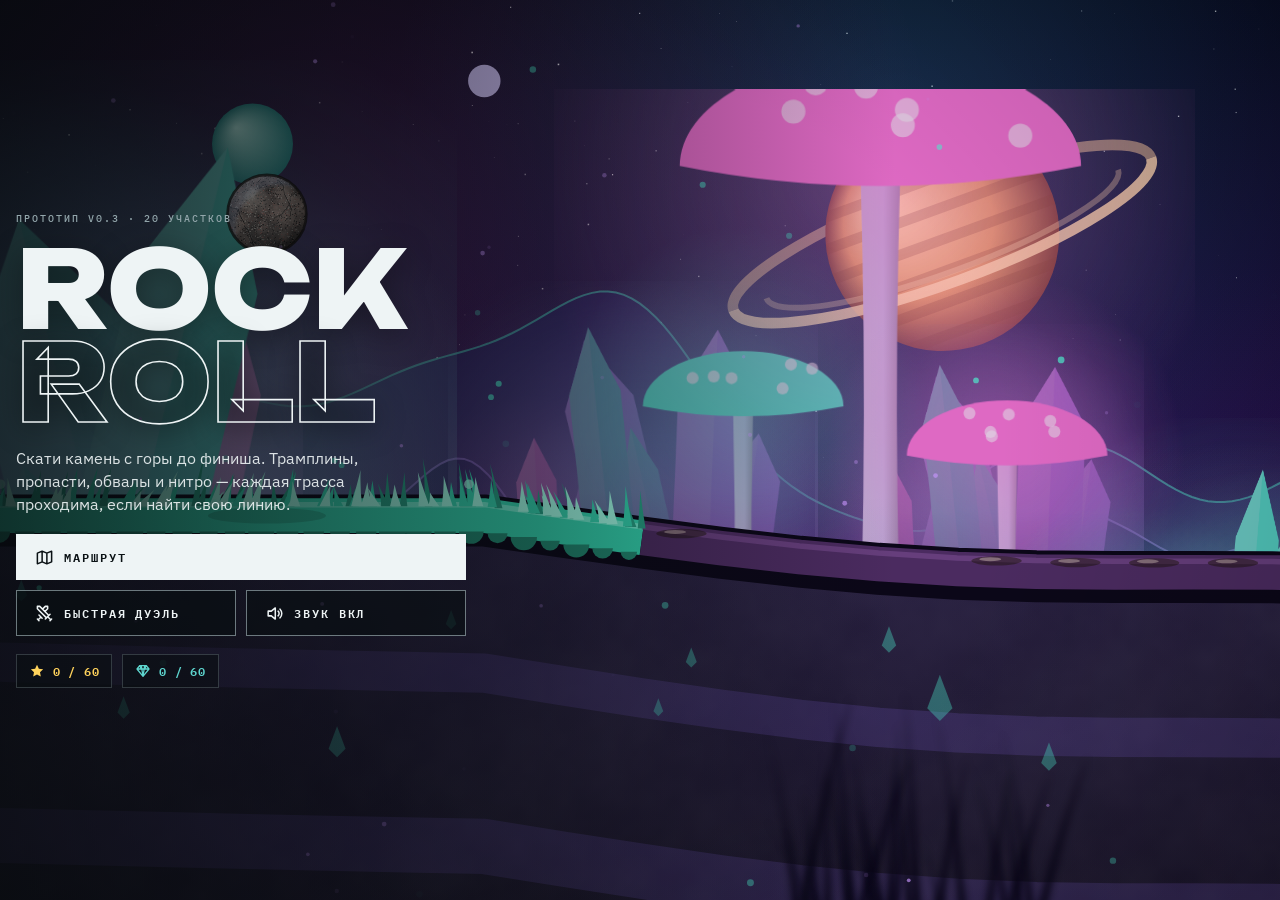
==== commit d354efbe: "Prep buttons pinned, bigger stone, how-to-play overlay, easier aim Co-Authored-By: Claude Opus 5.5 <" ====
--- a/index.html
+++ b/index.html
@@ -139,7 +139,9 @@
 .card.locked img{filter:grayscale(1) brightness(.45)}
 .card.locked .nm,.card.locked .stat{opacity:.5}
 .lock{display:flex;align-items:center;gap:6px;font:600 11px var(--mono);color:var(--gold)}
-.actions{grid-column:1/-1;display:flex;justify-content:space-between;gap:10px;flex-wrap:wrap}
+.actions{grid-column:1/-1;display:flex;justify-content:space-between;gap:10px;flex-wrap:wrap;position:sticky;bottom:calc(-14px - var(--sb));z-index:3;margin:0 calc(-1*var(--sr)) 0 calc(-1*var(--sl));padding:14px var(--sr) calc(var(--sb) + 14px) var(--sl);background:linear-gradient(180deg,rgba(6,10,12,0),rgba(6,10,12,.92) 35%)}
+.actions .btn{flex:1 1 0;min-height:52px}
+.sheet .btns{position:sticky;bottom:0;padding-top:6px;background:var(--panel-2)}
 
 /* hud */
 #hud{position:absolute;inset:0;pointer-events:none}
@@ -194,6 +196,20 @@
 .toast.pop{animation:pop .35s cubic-bezier(.2,1.6,.4,1)}
 @keyframes pop{from{transform:translateX(-50%) scale(.7);opacity:0}to{transform:translateX(-50%) scale(1);opacity:1}}
 
+/* help */
+.steps{list-style:none;margin:0;padding:0;display:flex;flex-direction:column;gap:12px}
+.steps li{display:grid;grid-template-columns:40px 1fr;gap:12px;align-items:start}
+.steps .si{width:40px;height:40px;display:grid;place-items:center;border:1px solid var(--line-2);color:var(--accent)}
+.steps .si .ic{width:22px;height:22px}
+.steps .si.w{color:var(--warm);border-color:rgba(255,176,74,.5)}
+.steps b{display:block;font:700 14px var(--display);margin-bottom:3px}
+.steps p{margin:0;font-size:14px;line-height:1.4;color:var(--dim)}
+#scrHelp .sheet{width:min(560px,100%);max-height:100%;overflow:auto}
+.qbtn{width:26px;height:26px;display:grid;place-items:center;border:1px solid var(--line-2);border-radius:50%;font:700 13px var(--mono);color:var(--accent)}
+.rot{position:absolute;inset:0;z-index:6;display:flex;flex-direction:column;align-items:center;justify-content:center;gap:16px;padding:24px;text-align:center;background:rgba(5,8,10,.88)}
+.rot svg{width:72px;height:72px;color:var(--accent);animation:tilt 1.8s ease-in-out infinite}
+@keyframes tilt{0%,30%{transform:rotate(0)}60%,100%{transform:rotate(-90deg)}}
+.rot b{font:800 20px var(--display)}.rot p{margin:0;color:var(--dim);max-width:30ch}
 /* overlays */
 .center{display:flex;align-items:safe center;justify-content:center;background:rgba(5,8,10,.5)}
 .sheet{width:min(500px,100%);padding:20px;display:flex;flex-direction:column;gap:14px}
@@ -338,11 +354,11 @@
    </div>
   </div>
   <div class="panel aim" id="aimBox">
-   <div class="prow"><span class="eyebrow">Подкрутка</span><b id="spinOut">0</b></div>
+   <div class="prow"><span class="eyebrow">Подкрутка <button class="qbtn" id="aimHelp" aria-label="Как играть">?</button></span><b id="spinOut">0</b></div>
    <input type="range" id="spin" min="-10" max="10" value="0" aria-label="Подкрутка">
-   <div class="ticks"><span>назад</span><span>0</span><span>вперёд</span></div>
+   <div class="ticks"><span>тормоз</span><span>0</span><span>разгон</span></div>
   </div>
-  <div class="panel hint" id="hint"><svg class="ic"><use href="#i-aim"/></svg>Потяни назад и отпусти</div>
+  <div class="panel hint" id="hint"><svg class="ic"><use href="#i-aim"/></svg>Тяни назад в любом месте и отпусти</div>
   <div class="pads" id="pads" hidden><button class="panel pad" id="padL" aria-label="Тормозить"><svg class="ic"><use href="#i-left"/></svg></button><button class="panel pad" id="padR" aria-label="Толкать"><svg class="ic"><use href="#i-right"/></svg></button></div>
   <button class="nitro" id="nitroBtn" aria-label="Нитро" hidden><span><svg class="ic"><use href="#i-flame"/></svg>НИТРО</span></button>
   <div class="panel keys" id="keys" hidden><b>← →</b> толчок · <b>Пробел</b> нитро · <b>R</b> заново · <b>Esc</b> пауза</div>
@@ -355,11 +371,34 @@
    <div class="btns" style="flex-direction:column">
     <button class="btn pri" id="pResume"><svg class="ic"><use href="#i-play"/></svg>Продолжить</button>
     <button class="btn" id="pRestart"><svg class="ic"><use href="#i-restart"/></svg>Заново</button>
+    <button class="btn" id="pHelp"><svg class="ic"><use href="#i-aim"/></svg>Как играть</button>
     <button class="btn" id="pMap"><svg class="ic"><use href="#i-map"/></svg>Маршрут</button>
     <button class="btn" id="pSound"><svg class="ic"><use href="#i-sound"/></svg><span id="pSoundL">Звук вкл</span></button>
    </div>
   </div>
  </section>
+
+ <section class="screen center" id="scrHelp" hidden>
+  <div class="panel sheet">
+   <div class="eyebrow">Как играть</div>
+   <h2>Докати камень как можно дальше</h2>
+   <ol class="steps">
+    <li><span class="si"><svg class="ic"><use href="#i-aim"/></svg></span><div><b>Бросок</b><p>Нажми в любом месте экрана, потяни палец назад (влево-вниз) и отпусти — не обязательно от камня. Чем длиннее тянешь — тем сильнее бросок, направление задаёт угол.</p></div></li>
+    <li><span class="si"><svg class="ic"><use href="#i-restart"/></svg></span><div><b>Подкрутка</b><p>Ползунок внизу слева — вращение камня перед броском. «Разгон»: после приземления камень сразу катится дальше. «Тормоз»: гасит скорость, чтобы не улететь в пропасть. Не уверен — оставь 0.</p></div></li>
+    <li><span class="si"><svg class="ic"><use href="#i-right"/></svg></span><div><b>Подталкивай</b><p>Пока камень катится, кнопки ← → толкают и притормаживают его. Сил хватает на пару секунд — береги на подъёмы.</p></div></li>
+    <li><span class="si w"><svg class="ic"><use href="#i-flame"/></svg></span><div><b>Нитро</b><p>На сложных участках появится оранжевая кнопка — рывок вперёд. Жми перед пропастью или туннелем.</p></div></li>
+    <li><span class="si" style="color:var(--gold)"><svg class="ic f"><use href="#i-star"/></svg></span><div><b>Звёзды</b><p>Считается самая дальняя точка. 50% трассы — 1★, финиш — 2★, финиш с 3 кристаллами — 3★. Звёзды открывают новые камни.</p></div></li>
+   </ol>
+   <div class="btns"><button class="btn acc" id="helpOk">Понятно, играем<svg class="ic"><use href="#i-next"/></svg></button></div>
+  </div>
+ </section>
+
+ <div class="rot" id="rot" hidden>
+  <svg viewBox="0 0 24 24" fill="none" stroke="currentColor" stroke-width="1.6" stroke-linecap="round"><rect x="7" y="2.5" width="10" height="19" rx="2"/><path d="M11 18.5h2"/></svg>
+  <b>Поверни телефон</b>
+  <p>Игра сделана для горизонтального экрана — так видно трассу и камень крупнее.</p>
+  <button class="btn sm" id="rotSkip">Играть вертикально</button>
+ </div>
 
  <section class="screen center" id="scrResult" hidden>
   <div class="panel sheet">
@@ -1334,7 +1373,7 @@
 /* ---------- view ---------- */
 let W=0,H=0,DPR=1,PPM=30;
 const cam={x:0,y:0,z:1};
-function resize(){const r=app.getBoundingClientRect();DPR=Math.min(2,window.devicePixelRatio||1);W=r.width;H=r.height;cv.width=Math.round(W*DPR);cv.height=Math.round(H*DPR);PPM=W<H?W/16:Math.max(22,Math.min(72,H/11.5));if(scr==='map')buildMap()}
+function resize(){const r=app.getBoundingClientRect();DPR=Math.min(2,window.devicePixelRatio||1);W=r.width;H=r.height;cv.width=Math.round(W*DPR);cv.height=Math.round(H*DPR);PPM=W<H?W/10.5:Math.max(26,Math.min(84,H/9));checkRot();if(scr==='map')buildMap()}
 const ppm=()=>PPM*cam.z;
 const sx=x=>(x-cam.x)*ppm()+W/2, sy=y=>H*.55-(y-cam.y)*ppm();
 const wx=px=>(px-W/2)/ppm()+cam.x;
@@ -1431,9 +1470,9 @@
 cv.addEventListener('pointermove',e=>{if(!S||!S.drag)return;S.drag.x=e.offsetX;S.drag.y=e.offsetY;computeAim()});
 cv.addEventListener('pointerup',()=>{if(!S||!S.drag)return;computeAim();S.drag=null;if(S.aim&&S.aim.p>.06)launch(S.aim.vx,S.aim.vy,+$('spin').value);else{S.aim=null;$('hint').hidden=false}});
 cv.addEventListener('pointercancel',()=>{if(S){S.drag=null;S.aim=null}});
-function computeAim(){const d=S.drag,dx=d.x0-d.x,dy=d.y0-d.y,maxPull=Math.min(220,Math.max(100,Math.min(W,H)*.3)),len=Math.hypot(dx,dy);
+function computeAim(){const d=S.drag,dx=d.x0-d.x,dy=d.y0-d.y,maxPull=Math.min(170,Math.max(70,Math.min(W,H)*.22)),len=Math.hypot(dx,dy);
  if(len<3){S.aim=null;return}const p=Math.min(1,len/maxPull),m=STONES[S.type].maxV;let vx=dx/len*p*m,vy=-dy/len*p*m;if(vx<-2)vx=-2;S.aim={vx,vy,p}}
-$('spin').addEventListener('input',e=>{const v=+e.target.value;$('spinOut').textContent=v===0?'0':v>0?'+'+v+' вперёд':Math.abs(v)+' назад'});
+$('spin').addEventListener('input',e=>{const v=+e.target.value;$('spinOut').textContent=v===0?'0':v>0?'разгон +'+v:'тормоз '+Math.abs(v)});
 const KL=['ArrowLeft','a','A','ф','Ф'],KR=['ArrowRight','d','D','в','В'],KN=[' ','Shift','n','N','т','Т'];
 addEventListener('keydown',e=>{const k=e.key;if(e.target.closest&&e.target.closest('input,button')&&k===' ')return;
  if(KL.includes(k))keys.l=true;else if(KR.includes(k))keys.r=true;else if(KN.includes(k)){keys.n=true;if(scr==='game')e.preventDefault()}
@@ -1475,9 +1514,9 @@
   }
   const v=Math.hypot(st.vx,st.vy),aiming=S.mode==='aim';
   const al=S.mode==='run'&&S.prev?Math.min(1,acc*60):1,pv=S.prev||{x:st.x,y:st.y,a:st.ang},ix=pv.x+(st.x-pv.x)*al,iy=pv.y+(st.y-pv.y)*al,ia=pv.a+(st.ang-pv.a)*al;
-  const mv=STONES[S.type].maxV,aimW=mv*mv/G*1.2+14,aimZ=Math.max(.3,Math.min(1,W/(aimW*PPM),H/((mv*mv/G*.55+6)*PPM)));
-  const zT=aiming?(S.demo?1:aimZ):Math.max(.68,1-v/70-(st.grounded?0:.05));cam.z+=(zT-cam.z)*Math.min(1,dt*(aiming?3:1.2));
-  const look=aiming?(W/ppm())*(S.demo?.22:.3):Math.max(-4,Math.min(12,st.vx*.5));
+  const mv=STONES[S.type].maxV,aimW=mv*mv/G*1.2+14,aimZ=Math.max(.5,Math.min(1,W/(aimW*PPM),H/((mv*mv/G*.55+6)*PPM)));
+  const zT=aiming?(S.demo?1:aimZ):Math.max(.8,1-v/90-(st.grounded?0:.04));cam.z+=(zT-cam.z)*Math.min(1,dt*(aiming?3:1.2));
+  const look=aiming?(W/ppm())*(S.demo?.22:.16):Math.max(-4,Math.min(12,st.vx*.5));
   const tx=ix+look,ty=aiming?iy+(S.demo?-2.5:(H*.15)/ppm()):iy-1.2,k=aiming&&!S.run?Math.min(1,dt*6):Math.min(1,dt*3.5);cam.x+=(tx-cam.x)*k;cam.y+=(ty-cam.y)*k;
   ctx.setTransform(DPR,0,0,DPR,0,0);
   safe(drawSky,P,S.paused?0:dt);safe(drawBgLayers,P,S.paused?0:dt);
@@ -1515,8 +1554,8 @@
  if(S.opp){const o=S.opp,step=o.step||4,p=S.mode==='aim'?null:samplePath(o.path,(S.run?S.run.frames:0)/step);const op=p?Math.max(0,Math.min(1,(p[0]-START_X)/(S.T.F-START_X))):0;$('hOpp').style.left=(op*100)+'%';$('hOpp').hidden=false}else $('hOpp').hidden=true}
 
 /* ---------- screens ---------- */
-const SCREENS=['scrTitle','scrMap','scrPrep','scrPause','scrResult'];
-function show(name){scr=name;for(const id of SCREENS)$(id).hidden=true;$('hud').hidden=name!=='game';
+const SCREENS=['scrTitle','scrMap','scrPrep','scrPause','scrResult','scrHelp'];
+function show(name){scr=name;for(const id of SCREENS)$(id).hidden=true;$('hud').hidden=name!=='game';checkRot();
  if(name==='title'){$('scrTitle').hidden=false;refreshTitle()}else if(name==='map'){$('scrMap').hidden=false;buildMap()}else if(name==='prep')$('scrPrep').hidden=false;
  if(name!=='game'&&(!S||!S.demo))newSession(13,{demo:true});
  AU.duck=name==='game'?1:.25;pushPresence(true)}
@@ -1550,12 +1589,12 @@
  const G=[['Пройти 50% трассы',st>=1],['Доехать до финиша',st>=2],['Финиш + 3 кристалла',st>=3]];
  $('pGoals').innerHTML=G.map(([t,ok],i)=>`<div class="goal${ok?' ok':''}"><span class="gs">${ico('star','f')}${i>0?ico('star','f'):''}${i>1?ico('star','f'):''}</span><span>${t}</span>${ok?ico('check'):''}</div>`).join('')+`<div class="goal"><span class="gs">${ico('gem')}</span><span>Кристаллы собраны: ${gems}/3</span></div>`;
  buildCards();setMode(mode==='player'?'player':mode);show('prep');
- $('board').innerHTML=NET.db?'<div class="eyebrow">Загружаю рекорды игроков…</div>':'<div class="eyebrow">Рекорды игроков доступны в веб-версии</div>';
+ $('board').innerHTML=NET.db?'<div class="eyebrow">Загружаю рекорды игроков…</div>':'<div class="eyebrow">Онлайн-рекорды игроков — скоро</div>';
  const rows=await fetchBoard(n);if(prepLevel!==n)return;board[n]=rows||[];renderBoard(n);
 }
 function renderBoard(n){const rows=board[n]||[],box=$('board');
  $('mPlayer').disabled=!rows.some(r=>r.id!==NET.me&&r.path&&r.att===LEVELS[n-1].att);if($('mPlayer').disabled&&mode==='player')setMode('solo');
- if(!NET.db){box.innerHTML='<div class="eyebrow">Рекорды игроков доступны в веб-версии</div>';return}
+ if(!NET.db){box.innerHTML='<div class="eyebrow">Онлайн-рекорды игроков — скоро</div>';return}
  if(!rows.length){box.innerHTML='<div class="eyebrow">Рекордов пока нет — стань первым</div>';return}
  box.innerHTML='<div class="eyebrow">'+ico('trophy')+'Рекорды игроков</div><ol class="lb">'+rows.slice(0,6).map((r,i)=>`<li class="${r.id===NET.me?'me':''}"><b>${i+1}</b><span class="nm"></span><span class="num">${Math.min(100,r.pct|0)}%${r.fin?' '+ico('flag'):''}</span><span class="num sc">${r.score|0}</span></li>`).join('')+'</ol>';
  box.querySelectorAll('.lb .nm').forEach((el,i)=>el.textContent=rows[i].id===NET.me?'Ты':nameOf(rows[i].id))}
@@ -1584,7 +1623,8 @@
  $('aimBox').hidden=false;$('hint').hidden=false;$('pads').hidden=true;$('keys').hidden=true;$('nitroBtn').hidden=true;
  $('scrPause').hidden=true;$('scrResult').hidden=true;
  const marks=$('hMarks');marks.innerHTML=S.T.crystals.map(c=>`<i class="gm" style="left:${((c.x-START_X)/(S.T.F-START_X)*100).toFixed(1)}%">${ico('gem')}</i>`).join('')+'<i class="half" style="left:50%"></i>';
- hudT=-1;hud(0);
+ hudT=-1;hud(0);checkRot();
+ if(!save.tut)setTimeout(()=>{if(scr==='game'&&S&&S.mode==='aim')openHelp()},250);
 }
 function togglePause(on){if(!S||S.demo)return;S.paused=on;$('scrPause').hidden=!on;AU.update(0,false,0,false,false);refreshTitle()}
 function showResult(r){
@@ -1602,6 +1642,15 @@
  const nowT=totalStars(),ns=Object.keys(STONES).find(k=>STONES[k].unlock>r.prevTotal&&STONES[k].unlock<=nowT);if(ns)setTimeout(()=>toast('Открыт новый груз: '+STONES[ns].name,'stone'),1500);
 }
 
+/* ---------- help & rotate ---------- */
+let rotSkip=false;
+function checkRot(){const el=document.getElementById('rot');if(!el)return;const coarse=matchMedia('(pointer:coarse)').matches;el.hidden=!(coarse&&W<H&&!rotSkip&&scr==='game')}
+function openHelp(){if(S&&!S.demo)S.paused=true;$('scrPause').hidden=true;$('scrHelp').hidden=false}
+function closeHelp(){$('scrHelp').hidden=true;save.tut=1;persist();if(S&&!S.demo)S.paused=false;AU.ui()}
+$('helpOk').onclick=closeHelp;
+$('aimHelp').onclick=e=>{e.stopPropagation();AU.ui();openHelp()};
+$('pHelp').onclick=()=>{AU.ui();openHelp()};
+$('rotSkip').onclick=()=>{rotSkip=true;checkRot()};
 /* ---------- wiring ---------- */
 $('goMap').onclick=()=>{AU.init();AU.ui();show('map')};
 $('goDuel').onclick=()=>{AU.init();AU.ui();const open=[];for(let n=1;n<=20;n++)if(unlocked(n))open.push(n);const n=open[(Math.random()*open.length)|0];fetchBoard(n).then(rows=>{board[n]=rows||[];startGame(n,(rows||[]).some(r=>r.id!==NET.me&&r.path)?'player':'bot')})};
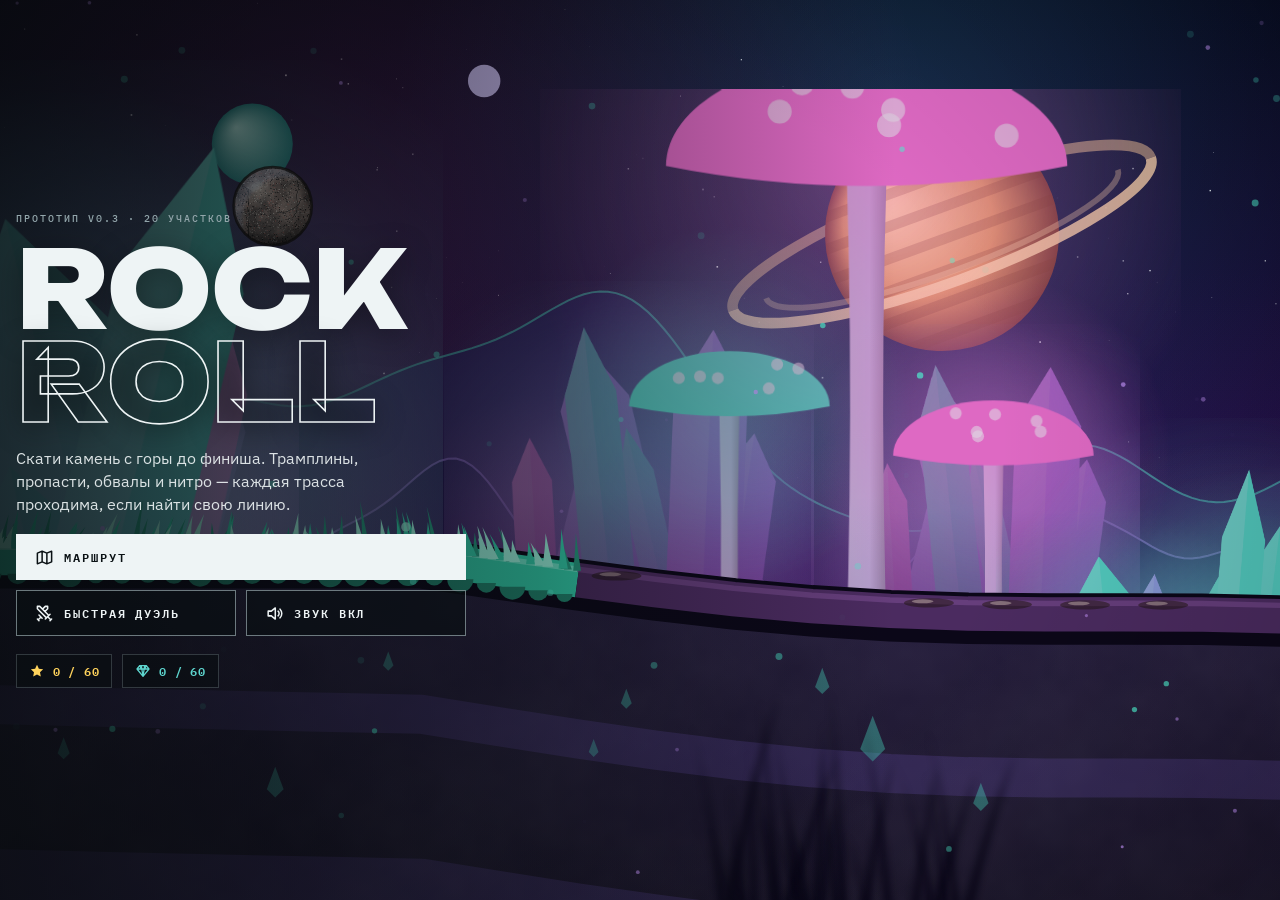
==== commit 0904740a: "Label brake/push pads and show remaining push energy Co-Authored-By: Claude Opus 5.5 <noreply@anthro" ====
--- a/index.html
+++ b/index.html
@@ -179,8 +179,14 @@
 .pads{position:absolute;bottom:calc(var(--sb) + 14px);left:var(--sl);right:var(--sr);display:flex;justify-content:space-between;align-items:flex-end;pointer-events:none}
 .pad{pointer-events:auto;width:70px;height:70px;touch-action:none;display:grid;place-items:center}
 .pad .ic{width:26px;height:26px}
+.pad{width:84px;height:84px;grid-template-rows:1fr auto auto;padding:10px 8px 8px;gap:4px}
+.pad span{font:600 10px var(--mono);letter-spacing:.12em;text-transform:uppercase}
+.pad .en{display:block;width:100%;height:4px;background:rgba(206,228,232,.15)}
+.pad .en u{display:block;height:100%;width:calc(var(--e,1)*100%);background:var(--accent)}
+.pad.on .en u{background:var(--accent-ink)}
+.pad.out{opacity:.45}
 .pad.on{background:var(--accent);color:var(--accent-ink)}
-.nitro{--f:1;position:absolute;right:calc(var(--sr) + 84px);bottom:calc(var(--sb) + 14px);width:96px;height:96px;border-radius:50%;display:grid;place-items:center;touch-action:none;
+.nitro{--f:1;position:absolute;right:calc(var(--sr) + 100px);bottom:calc(var(--sb) + 14px);width:96px;height:96px;border-radius:50%;display:grid;place-items:center;touch-action:none;
  background:radial-gradient(circle at 50% 40%,#ffcf6a,#ff6a3a 70%);color:#2a0c02;box-shadow:0 0 0 4px rgba(9,14,18,.75),0 8px 26px rgba(255,106,58,.45)}
 .nitro::before{content:"";position:absolute;inset:-9px;border-radius:50%;background:conic-gradient(#ffd35c calc(var(--f)*360deg),rgba(255,255,255,.12) 0);-webkit-mask:radial-gradient(circle,transparent 54px,#000 55px);mask:radial-gradient(circle,transparent 54px,#000 55px)}
 .nitro span{display:flex;flex-direction:column;align-items:center;font:800 10px var(--mono);letter-spacing:.14em}
@@ -359,7 +365,7 @@
    <div class="ticks"><span>тормоз</span><span>0</span><span>разгон</span></div>
   </div>
   <div class="panel hint" id="hint"><svg class="ic"><use href="#i-aim"/></svg>Тяни назад в любом месте и отпусти</div>
-  <div class="pads" id="pads" hidden><button class="panel pad" id="padL" aria-label="Тормозить"><svg class="ic"><use href="#i-left"/></svg></button><button class="panel pad" id="padR" aria-label="Толкать"><svg class="ic"><use href="#i-right"/></svg></button></div>
+  <div class="pads" id="pads" hidden><button class="panel pad" id="padL" aria-label="Тормоз"><svg class="ic"><use href="#i-left"/></svg><span>тормоз</span><i class="en"><u></u></i></button><button class="panel pad" id="padR" aria-label="Толчок"><svg class="ic"><use href="#i-right"/></svg><span>толчок</span><i class="en"><u></u></i></button></div>
   <button class="nitro" id="nitroBtn" aria-label="Нитро" hidden><span><svg class="ic"><use href="#i-flame"/></svg>НИТРО</span></button>
   <div class="panel keys" id="keys" hidden><b>← →</b> толчок · <b>Пробел</b> нитро · <b>R</b> заново · <b>Esc</b> пауза</div>
  </div>
@@ -385,7 +391,7 @@
    <ol class="steps">
     <li><span class="si"><svg class="ic"><use href="#i-aim"/></svg></span><div><b>Бросок</b><p>Нажми в любом месте экрана, потяни палец назад (влево-вниз) и отпусти — не обязательно от камня. Чем длиннее тянешь — тем сильнее бросок, направление задаёт угол.</p></div></li>
     <li><span class="si"><svg class="ic"><use href="#i-restart"/></svg></span><div><b>Подкрутка</b><p>Ползунок внизу слева — вращение камня перед броском. «Разгон»: после приземления камень сразу катится дальше. «Тормоз»: гасит скорость, чтобы не улететь в пропасть. Не уверен — оставь 0.</p></div></li>
-    <li><span class="si"><svg class="ic"><use href="#i-right"/></svg></span><div><b>Подталкивай</b><p>Пока камень катится, кнопки ← → толкают и притормаживают его. Сил хватает на пару секунд — береги на подъёмы.</p></div></li>
+    <li><span class="si"><svg class="ic"><use href="#i-right"/></svg></span><div><b>Подталкивай</b><p>Пока камень катится, держи «Толчок» → чтобы разогнать его (помогает на подъёмах) или «Тормоз» ← чтобы замедлить перед обрывом. Сил всего на пару секунд за заезд — полоска под кнопкой показывает остаток.</p></div></li>
     <li><span class="si w"><svg class="ic"><use href="#i-flame"/></svg></span><div><b>Нитро</b><p>На сложных участках появится оранжевая кнопка — рывок вперёд. Жми перед пропастью или туннелем.</p></div></li>
     <li><span class="si" style="color:var(--gold)"><svg class="ic f"><use href="#i-star"/></svg></span><div><b>Звёзды</b><p>Считается самая дальняя точка. 50% трассы — 1★, финиш — 2★, финиш с 3 кристаллами — 3★. Звёзды открывают новые камни.</p></div></li>
    </ol>
@@ -1549,6 +1555,7 @@
 function hud(v){if(clock-hudT<.08)return;hudT=clock;
  const pct=progress();$('hPct').textContent=Math.floor(pct*100)+'%';$('hFill').style.width=(pct*100)+'%';
  $('hSpeed').textContent=Math.round(v*3.6);$('hTrees').textContent=S.run?S.run.trees:0;$('hGems').textContent=(S.run?S.run.crys:0)+'/3';
+ {const e=Math.max(0,S.input.energy/2.5);for(const id of ['padL','padR']){$(id).style.setProperty('--e',e);$(id).classList.toggle('out',e<=0)}}
  if(S.T.nitro){const f=S.input.fuel/S.T.nitro;$('nitroBtn').style.setProperty('--f',f);$('nitroBtn').classList.toggle('empty',f<=0)}
  const pe=peersOnLevel(S.n).length;$('hLive').hidden=!pe;$('hLiveN').textContent=pe;
  if(S.opp){const o=S.opp,step=o.step||4,p=S.mode==='aim'?null:samplePath(o.path,(S.run?S.run.frames:0)/step);const op=p?Math.max(0,Math.min(1,(p[0]-START_X)/(S.T.F-START_X))):0;$('hOpp').style.left=(op*100)+'%';$('hOpp').hidden=false}else $('hOpp').hidden=true}
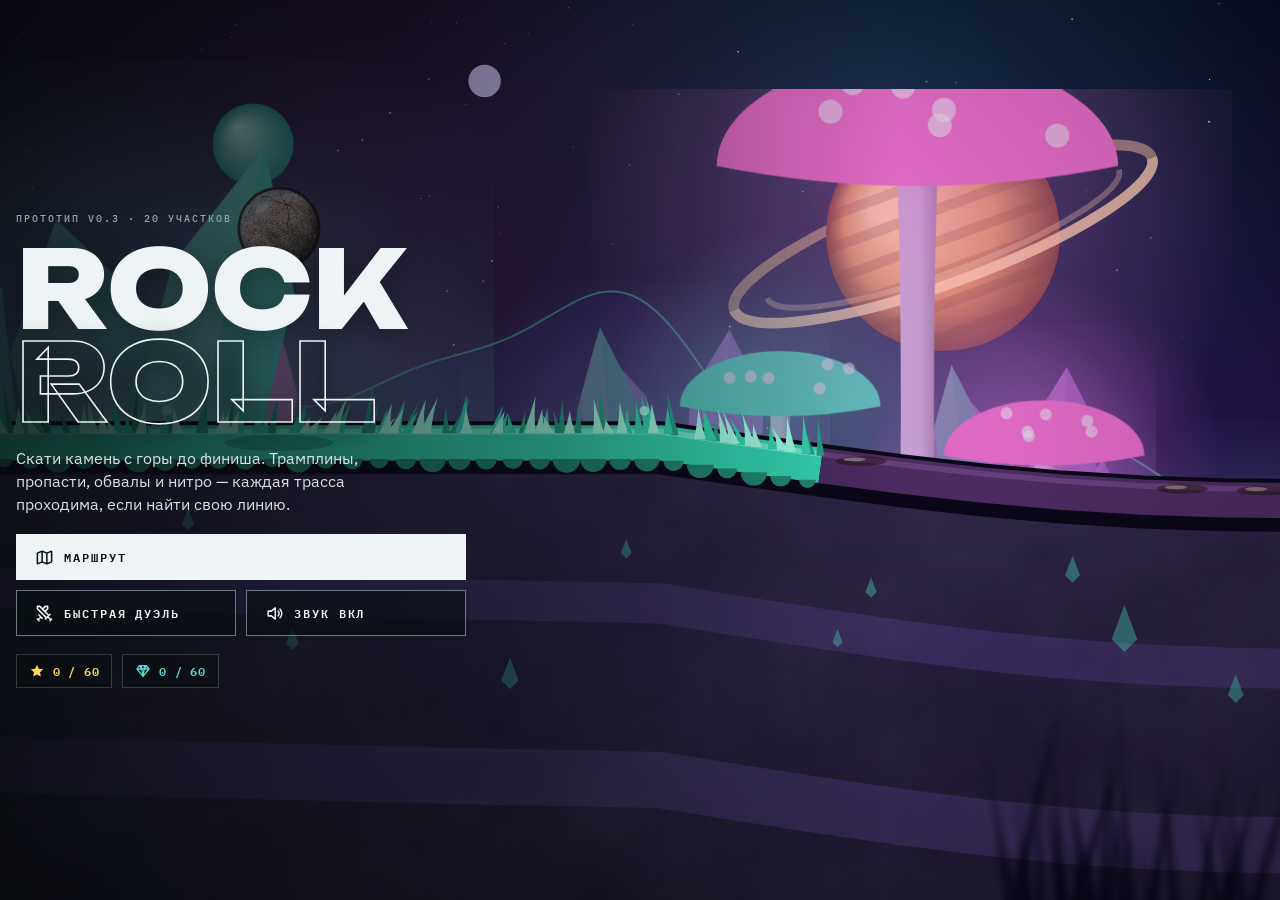
==== commit f07c50bf: "Square nitro above push pad, compact HUD, no floating dots, iOS sound unlock, help fits screen Co-Au" ====
--- a/index.html
+++ b/index.html
@@ -196,6 +196,15 @@
 .keys{position:absolute;right:var(--sr);bottom:calc(var(--sb) + 14px);padding:8px 14px;font:500 11px var(--mono);letter-spacing:.08em;color:var(--dim);white-space:nowrap}
 .keys b{color:var(--fg);font-weight:600}
 @media (pointer:coarse){.keys{display:none}}
+@media (pointer:coarse){
+ .nitro{right:var(--sr);bottom:calc(var(--sb) + 14px + 84px + 10px);width:84px;height:84px;border-radius:0;flex-direction:column;
+  background:linear-gradient(180deg,#ffb04a,#ff6a3a);box-shadow:0 0 0 1px rgba(255,211,92,.6),0 6px 20px rgba(255,106,58,.35)}
+ .nitro::before{display:none}
+ .nitro::after{content:"";position:absolute;left:8px;right:8px;bottom:8px;height:4px;background:linear-gradient(90deg,#2a0c02 calc(var(--f)*100%),rgba(42,12,2,.25) 0)}
+ .nitro span{margin-bottom:6px}
+ .nitro .ic{width:26px;height:26px}
+ .nitro.on{transform:scale(.96);box-shadow:0 0 0 2px #ffd35c,0 0 30px rgba(255,180,60,.8)}
+}
 @media (pointer:fine){.pads{display:none}.nitro{right:var(--sr);bottom:calc(var(--sb) + 64px)}}
 .toast{position:absolute;z-index:5;left:50%;top:calc(var(--st) + 98px);transform:translateX(-50%);display:flex;align-items:center;gap:8px;padding:9px 16px;font:700 12px var(--mono);letter-spacing:.12em;text-transform:uppercase;color:var(--gold);pointer-events:none;white-space:nowrap}
 .toast .ic{width:18px;height:18px}
@@ -210,7 +219,11 @@
 .steps .si.w{color:var(--warm);border-color:rgba(255,176,74,.5)}
 .steps b{display:block;font:700 14px var(--display);margin-bottom:3px}
 .steps p{margin:0;font-size:14px;line-height:1.4;color:var(--dim)}
-#scrHelp .sheet{width:min(560px,100%);max-height:100%;overflow:auto}
+#scrHelp{overflow:hidden;overscroll-behavior:none}
+#scrHelp .sheet{width:min(620px,100%);max-height:100%;display:flex;flex-direction:column;gap:12px;overflow:hidden}
+#scrHelp .steps{flex:1 1 auto;min-height:0;overflow-y:auto;overflow-x:hidden;overscroll-behavior:contain;-webkit-overflow-scrolling:touch;touch-action:pan-y}
+#scrHelp h2{font-size:clamp(18px,4vw,24px)}
+@media (max-height:520px){#scrHelp .sheet{padding:12px 16px;gap:8px;width:min(760px,100%)}#scrHelp h2{font-size:17px}#scrHelp .steps{display:grid;grid-template-columns:1fr 1fr;gap:8px 18px}#scrHelp .steps b{font-size:12.5px;margin-bottom:1px}#scrHelp .steps p{font-size:12px;line-height:1.3}#scrHelp .btn{min-height:40px}.steps li{grid-template-columns:32px 1fr;gap:8px}.steps .si{width:32px;height:32px}}
 .qbtn{width:26px;height:26px;display:grid;place-items:center;border:1px solid var(--line-2);border-radius:50%;font:700 13px var(--mono);color:var(--accent)}
 .rot{position:absolute;inset:0;z-index:6;display:flex;flex-direction:column;align-items:center;justify-content:center;gap:16px;padding:24px;text-align:center;background:rgba(5,8,10,.88)}
 .rot svg{width:72px;height:72px;color:var(--accent);animation:tilt 1.8s ease-in-out infinite}
@@ -248,6 +261,8 @@
  .prog{width:min(300px,52vw)}.pct{font-size:22px}.lvtag{display:none}.hud-top{grid-template-columns:1fr auto}
 }
 @media (max-height:520px){
+ .prog{width:min(300px,32vw);padding:5px 10px 7px;gap:4px}.pct{font-size:18px}.pct small{display:none}.sub{font-size:11px;gap:7px}.sub .ic{width:12px;height:12px}.track{height:5px}
+ .lvtag{padding:5px 10px}.lvtag b{font-size:11px}.hbtn{width:38px;height:38px}.live{height:38px}
  .sheet{padding:14px;gap:9px;width:min(620px,100%)}.rgrid{grid-template-columns:repeat(6,1fr)}.rgrid div{grid-template-columns:1fr;text-align:center}.rgrid .ic{grid-row:auto;justify-self:center}
  .ring{width:64px;height:64px}.ring b{width:52px;height:52px;font-size:14px}.bs .ic{width:30px;height:30px}
  .lvl{padding:12px;gap:8px}.lvl h2{font-size:20px}.card{flex-basis:180px;padding:10px;gap:6px}.card img{width:70px;height:70px}
@@ -389,11 +404,11 @@
    <div class="eyebrow">Как играть</div>
    <h2>Докати камень как можно дальше</h2>
    <ol class="steps">
-    <li><span class="si"><svg class="ic"><use href="#i-aim"/></svg></span><div><b>Бросок</b><p>Нажми в любом месте экрана, потяни палец назад (влево-вниз) и отпусти — не обязательно от камня. Чем длиннее тянешь — тем сильнее бросок, направление задаёт угол.</p></div></li>
-    <li><span class="si"><svg class="ic"><use href="#i-restart"/></svg></span><div><b>Подкрутка</b><p>Ползунок внизу слева — вращение камня перед броском. «Разгон»: после приземления камень сразу катится дальше. «Тормоз»: гасит скорость, чтобы не улететь в пропасть. Не уверен — оставь 0.</p></div></li>
-    <li><span class="si"><svg class="ic"><use href="#i-right"/></svg></span><div><b>Подталкивай</b><p>Пока камень катится, держи «Толчок» → чтобы разогнать его (помогает на подъёмах) или «Тормоз» ← чтобы замедлить перед обрывом. Сил всего на пару секунд за заезд — полоска под кнопкой показывает остаток.</p></div></li>
-    <li><span class="si w"><svg class="ic"><use href="#i-flame"/></svg></span><div><b>Нитро</b><p>На сложных участках появится оранжевая кнопка — рывок вперёд. Жми перед пропастью или туннелем.</p></div></li>
-    <li><span class="si" style="color:var(--gold)"><svg class="ic f"><use href="#i-star"/></svg></span><div><b>Звёзды</b><p>Считается самая дальняя точка. 50% трассы — 1★, финиш — 2★, финиш с 3 кристаллами — 3★. Звёзды открывают новые камни.</p></div></li>
+    <li><span class="si"><svg class="ic"><use href="#i-aim"/></svg></span><div><b>Бросок</b><p>Тяни палец назад (влево-вниз) в любом месте экрана и отпусти. Длиннее — сильнее.</p></div></li>
+    <li><span class="si"><svg class="ic"><use href="#i-restart"/></svg></span><div><b>Подкрутка</b><p>Вращение перед броском. «Разгон» — после приземления катится дальше, «Тормоз» — гасит скорость. Не уверен — оставь 0.</p></div></li>
+    <li><span class="si"><svg class="ic"><use href="#i-right"/></svg></span><div><b>Подталкивай</b><p>«Толчок» разгоняет на подъёмах, «Тормоз» замедляет перед обрывом. Сил на пару секунд — полоска под кнопкой.</p></div></li>
+    <li><span class="si w"><svg class="ic"><use href="#i-flame"/></svg></span><div><b>Нитро</b><p>Оранжевая кнопка на сложных трассах — рывок вперёд перед пропастью или туннелем.</p></div></li>
+    <li><span class="si" style="color:var(--gold)"><svg class="ic f"><use href="#i-star"/></svg></span><div><b>Звёзды</b><p>50% трассы — 1★, финиш — 2★, финиш + 3 кристалла — 3★. Звёзды открывают новые камни.</p></div></li>
    </ol>
    <div class="btns"><button class="btn acc" id="helpOk">Понятно, играем<svg class="ic"><use href="#i-next"/></svg></button></div>
   </div>
@@ -609,7 +624,15 @@
 
 /* Procedural sound: everything is synthesized, no audio files */
 const AU={c:null,muted:false,duck:1,theme:'day'};
+AU.unlockIOS=function(){
+ try{if(navigator.audioSession)navigator.audioSession.type='playback'}catch(e){}
+ if(AU.sil)return;
+ try{const n=4410,b=new ArrayBuffer(44+n*2),v=new DataView(b),w=(o,s)=>{for(let i=0;i<s.length;i++)v.setUint8(o+i,s.charCodeAt(i))};
+  w(0,'RIFF');v.setUint32(4,36+n*2,true);w(8,'WAVE');w(12,'fmt ');v.setUint32(16,16,true);v.setUint16(20,1,true);v.setUint16(22,1,true);v.setUint32(24,44100,true);v.setUint32(28,88200,true);v.setUint16(32,2,true);v.setUint16(34,16,true);w(36,'data');v.setUint32(40,n*2,true);
+  const el=new Audio(URL.createObjectURL(new Blob([b],{type:'audio/wav'})));el.loop=true;el.setAttribute('playsinline','');el.volume=.01;const p=el.play();if(p&&p.catch)p.catch(()=>{AU.sil=null});AU.sil=el}catch(e){}
+};
 AU.init=function(){
+ AU.unlockIOS();
  if(AU.c){if(AU.c.state==='suspended')AU.c.resume();return}
  const C=window.AudioContext||window.webkitAudioContext;if(!C)return;
  const c=AU.c=new C();
@@ -721,6 +744,9 @@
 AU.star=function(i){const f=[880,1108,1318][i]||880;AU.tone('triangle',f,f,.12,.6);AU.tone('sine',f*2,f*2,.04,.5)};
 AU.setMuted=function(m){AU.muted=m;if(AU.c)AU.set(AU.out.gain,m?0:.85,.05)};
 
+['touchend','pointerup','click','keydown'].forEach(ev=>addEventListener(ev,()=>{AU.init();if(AU.c&&AU.c.state!=='running')AU.c.resume()},{capture:true,passive:true}));
+document.addEventListener('visibilitychange',()=>{if(!document.hidden&&AU.c&&AU.c.state!=='running')AU.c.resume()});
+
 /* ================= world rendering (cartoon) ================= */
 const PAL={
  day:{sky:['#4c9be0','#8ccaf0','#dff3fa'],sun:{x:.78,y:.2,r:.055,c:'#fff4b8',g:'255,240,170'},
@@ -972,8 +998,8 @@
  ctx.globalAlpha=1;S.parts=S.parts.filter(p=>p.life>0)}
 function drawWeather(P,dt){
  if(P.snowfall){ctx.fillStyle='rgba(255,255,255,.85)';for(const p of SPEC){p.y+=dt*.06*(.5+p.s);p.x+=Math.sin(clock*.8+p.o)*dt*.02;if(p.y>1){p.y-=1;p.x=Math.random()}const x=((p.x-cam.x*ppm()*.0004)%1+1)%1*W;ctx.beginPath();ctx.arc(x,p.y*H,1+p.s*2,0,7);ctx.fill()}}
- if(P.spores){for(const p of SPEC){p.y-=dt*.015*(.5+p.s);if(p.y<0){p.y+=1;p.x=Math.random()}const x=((p.x-cam.x*ppm()*.0008)%1+1)%1*W+Math.sin(clock+p.o)*10;ctx.fillStyle=`rgba(${p.s>.5?'78,240,208':'200,150,255'},${.35+.35*Math.sin(clock*2+p.o)})`;ctx.beginPath();ctx.arc(x,p.y*H,1.5+p.s*2,0,7);ctx.fill()}}
- if(P.embers){for(const p of SPEC){p.y-=dt*.05*(.5+p.s);p.x+=Math.sin(clock*1.3+p.o)*dt*.01;if(p.y<0){p.y+=1;p.x=Math.random()}const x=((p.x-cam.x*ppm()*.0006)%1+1)%1*W;ctx.fillStyle=`rgba(255,${140+p.s*80|0},60,${.4+.4*Math.sin(clock*3+p.o)})`;ctx.fillRect(x,p.y*H,2+p.s*2,2+p.s*2)}}
+ if(false&&P.spores){for(const p of SPEC){p.y-=dt*.015*(.5+p.s);if(p.y<0){p.y+=1;p.x=Math.random()}const x=((p.x-cam.x*ppm()*.0008)%1+1)%1*W+Math.sin(clock+p.o)*10;ctx.fillStyle=`rgba(${p.s>.5?'78,240,208':'200,150,255'},${.35+.35*Math.sin(clock*2+p.o)})`;ctx.beginPath();ctx.arc(x,p.y*H,1.5+p.s*2,0,7);ctx.fill()}}
+ if(false&&P.embers){for(const p of SPEC){p.y-=dt*.05*(.5+p.s);p.x+=Math.sin(clock*1.3+p.o)*dt*.01;if(p.y<0){p.y+=1;p.x=Math.random()}const x=((p.x-cam.x*ppm()*.0006)%1+1)%1*W;ctx.fillStyle=`rgba(255,${140+p.s*80|0},60,${.4+.4*Math.sin(clock*3+p.o)})`;ctx.fillRect(x,p.y*H,2+p.s*2,2+p.s*2)}}
 }
 function drawVignette(){const g=ctx.createRadialGradient(W/2,H/2,Math.min(W,H)*.4,W/2,H/2,Math.max(W,H)*.8);g.addColorStop(0,'rgba(0,0,0,0)');g.addColorStop(1,'rgba(0,0,0,.28)');ctx.fillStyle=g;ctx.fillRect(0,0,W,H)}
 
@@ -1251,7 +1277,7 @@
 function drawAtmoFx(P,dt){
  const fx=P.fx||{};
  if(fx.mist){for(let k=0;k<fx.mist+1;k++){const y=H*(.62+k*.1),off=(clock*12*(k+1)+cam.x*PPM*.3*(k+1))%(W*2);const g=ctx.createLinearGradient(0,y-H*.06,0,y+H*.06);g.addColorStop(0,`rgba(${P.haze},0)`);g.addColorStop(.5,`rgba(${P.haze},${.35-k*.08})`);g.addColorStop(1,`rgba(${P.haze},0)`);ctx.fillStyle=g;for(let i=-1;i<2;i++){ctx.beginPath();ctx.ellipse(i*W*1.2-off*.5+W,y,W*.7,H*.06,0,0,7);ctx.fill()}}}
- if(fx.fireflies){for(const p of SPEC){const x=((p.x+Math.sin(clock*.3+p.o)*.02-cam.x*PPM*.0003)%1+1)%1*W,y=(.45+p.y*.5)*H+Math.sin(clock*.8+p.o*3)*12,a=.4+.6*Math.max(0,Math.sin(clock*2+p.o*5));ctx.fillStyle=`rgba(230,255,140,${a*.8})`;ctx.beginPath();ctx.arc(x,y,1.5+p.s*1.5,0,7);ctx.fill();ctx.fillStyle=`rgba(230,255,140,${a*.15})`;ctx.beginPath();ctx.arc(x,y,6,0,7);ctx.fill()}}
+ if(false&&fx.fireflies){for(const p of SPEC){const x=((p.x+Math.sin(clock*.3+p.o)*.02-cam.x*PPM*.0003)%1+1)%1*W,y=(.45+p.y*.5)*H+Math.sin(clock*.8+p.o*3)*12,a=.4+.6*Math.max(0,Math.sin(clock*2+p.o*5));ctx.fillStyle=`rgba(230,255,140,${a*.8})`;ctx.beginPath();ctx.arc(x,y,1.5+p.s*1.5,0,7);ctx.fill();ctx.fillStyle=`rgba(230,255,140,${a*.15})`;ctx.beginPath();ctx.arc(x,y,6,0,7);ctx.fill()}}
  if(fx.leaves){for(const p of SPEC){p.y+=dt*.04*(.5+p.s);if(p.y>1){p.y-=1;p.x=Math.random()}const x=((p.x+Math.sin(clock*.7+p.o)*.03-cam.x*PPM*.0005)%1+1)%1*W,y=p.y*H;ctx.save();ctx.translate(x,y);ctx.rotate(clock*2+p.o);ctx.fillStyle=['#e0702a','#c84a2a','#f0a040'][(p.o*10|0)%3];ctx.beginPath();ctx.ellipse(0,0,5,2.5,0,0,7);ctx.fill();ctx.restore()}}
  if(fx.sandstorm){ctx.fillStyle='rgba(220,150,80,.18)';ctx.fillRect(0,0,W,H);ctx.strokeStyle='rgba(255,220,170,.35)';ctx.lineWidth=1.2;ctx.beginPath();for(const p of SPEC){p.x-=dt*.5*(.5+p.s);if(p.x<0){p.x+=1;p.y=Math.random()}const x=p.x*W,y=p.y*H;ctx.moveTo(x,y);ctx.lineTo(x+30+p.s*40,y-2)}ctx.stroke()}
  if(fx.dust){ctx.fillStyle='rgba(240,150,100,.08)';ctx.fillRect(0,H*.5,W,H*.5)}
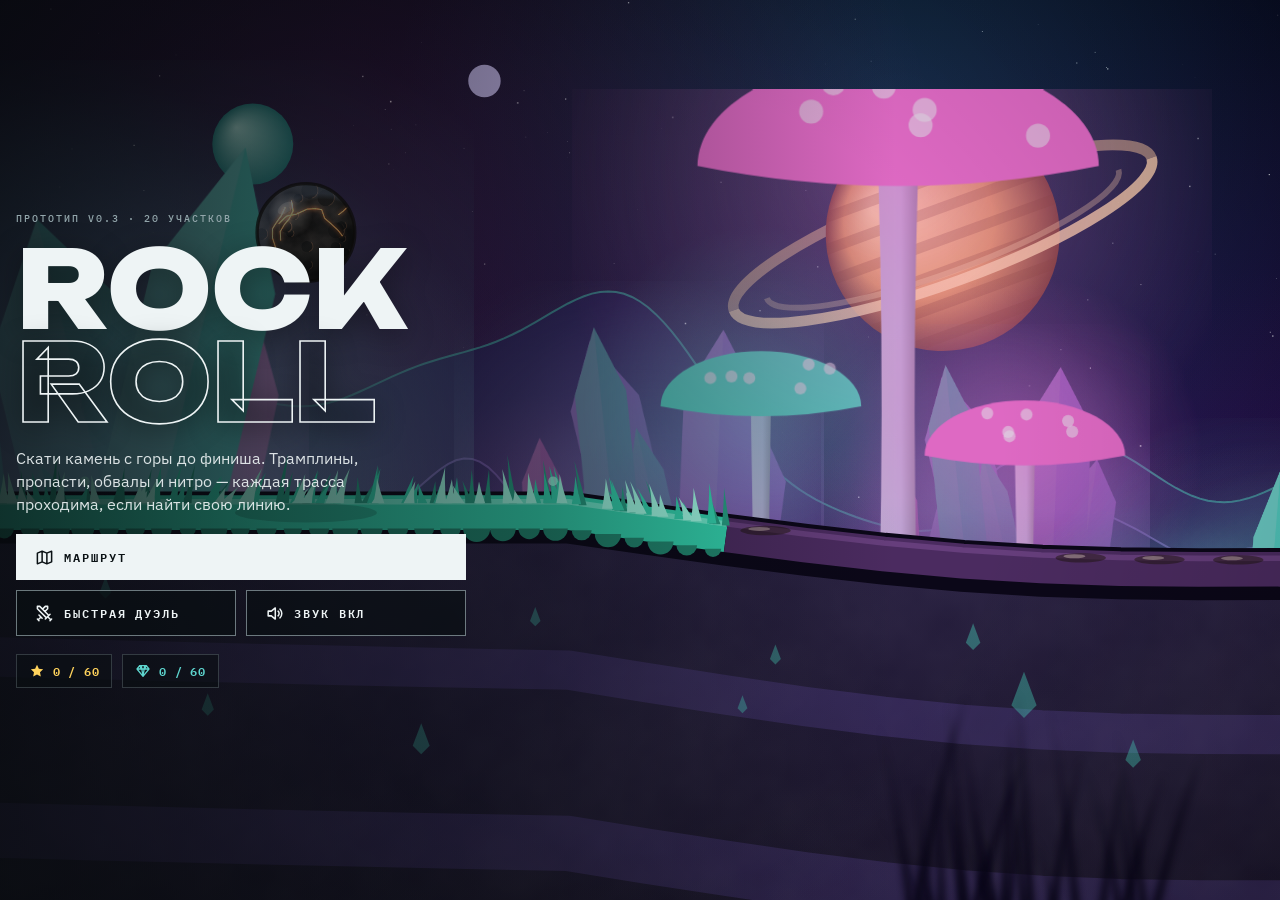
==== commit 5ce895dd: "Spin panel to bottom-right in landscape, aim from anywhere, quieter rolling noise Co-Authored-By: Cl" ====
--- a/index.html
+++ b/index.html
@@ -261,6 +261,7 @@
  .prog{width:min(300px,52vw)}.pct{font-size:22px}.lvtag{display:none}.hud-top{grid-template-columns:1fr auto}
 }
 @media (max-height:520px){
+ .aim{left:auto;right:var(--sr);width:220px;padding:6px 10px;gap:2px}.aim input{height:22px}.aim .ticks{font-size:8px}
  .prog{width:min(300px,32vw);padding:5px 10px 7px;gap:4px}.pct{font-size:18px}.pct small{display:none}.sub{font-size:11px;gap:7px}.sub .ic{width:12px;height:12px}.track{height:5px}
  .lvtag{padding:5px 10px}.lvtag b{font-size:11px}.hbtn{width:38px;height:38px}.live{height:38px}
  .sheet{padding:14px;gap:9px;width:min(620px,100%)}.rgrid{grid-template-columns:repeat(6,1fr)}.rgrid div{grid-template-columns:1fr;text-align:center}.rgrid .ic{grid-row:auto;justify-self:center}
@@ -658,14 +659,14 @@
  AU.setTheme(AU.theme);
 };
 AU.set=function(node,v,tc){if(!AU.c)return;node.setTargetAtTime(v,AU.c.currentTime,tc||.08)};
-AU.setTheme=function(t){AU.theme=t;if(!AU.c)return;AU.set(AU.drone.gain,t==='alien'?.025:0,.8);AU.set(AU.amb.g.gain,0,.3)};
+AU.setTheme=function(t){AU.theme=t;if(!AU.c)return;AU.set(AU.drone.gain,0,.8);AU.set(AU.amb.g.gain,0,.3)};
 AU.update=function(speed,grounded,surf,on,nitro){
  if(!AU.c)return;const d=on?AU.duck:0,k=SURF[surf].key;
  const rollMul=k==='snow'?.35:k==='ice'?.45:1;
- AU.set(AU.roll.g.gain,grounded&&speed>.6?Math.min(.5,speed/18)*.6*d*rollMul:0,.05);
+ AU.set(AU.roll.g.gain,grounded&&speed>.6?Math.min(.5,speed/18)*.22*d*rollMul:0,.05);
  AU.set(AU.roll.f.frequency,SURF[surf].snd*(.75+Math.min(1.2,speed/25)));
- AU.set(AU.rum.g.gain,grounded&&speed>.6?Math.min(.7,speed/13)*.7*d:0,.06);
- AU.set(AU.wind.g.gain,(speed<9?0:Math.min(.28,Math.pow((speed-9)/25,1.5)*.35))*d,.25);
+ AU.set(AU.rum.g.gain,grounded&&speed>.6?Math.min(.7,speed/13)*.35*d:0,.06);
+ AU.set(AU.wind.g.gain,(speed<16?0:Math.min(.12,Math.pow((speed-16)/25,1.5)*.2))*d,.25);
  AU.set(AU.wind.f.frequency,280+speed*55,.2);
  const nOn=nitro&&on?1:0;AU.set(AU.nitroG.gain,nOn*.16*d,.04);AU.set(AU.nitroN.g.gain,nOn*.22*d,.04);AU.set(AU.nitroO.frequency,60+speed*3,.1);
  if(!on||!grounded||speed<1.5)return;
@@ -1498,8 +1499,8 @@
 }
 
 /* ---------- input ---------- */
-cv.addEventListener('pointerdown',e=>{AU.init();if(scr!=='game'||!S||S.mode!=='aim'||S.paused)return;cv.setPointerCapture(e.pointerId);S.drag={x0:e.offsetX,y0:e.offsetY,x:e.offsetX,y:e.offsetY};$('hint').hidden=true});
-cv.addEventListener('pointermove',e=>{if(!S||!S.drag)return;S.drag.x=e.offsetX;S.drag.y=e.offsetY;computeAim()});
+app.addEventListener('pointerdown',e=>{AU.init();if(scr!=='game'||!S||S.mode!=='aim'||S.paused)return;if(e.target!==cv&&e.target.closest('button,input,.aim,.screen,.rot'))return;const r=cv.getBoundingClientRect(),x=e.clientX-r.left,y=e.clientY-r.top;try{cv.setPointerCapture(e.pointerId)}catch(_){}S.drag={x0:x,y0:y,x,y};$('hint').hidden=true});
+cv.addEventListener('pointermove',e=>{if(!S||!S.drag)return;const r=cv.getBoundingClientRect();S.drag.x=e.clientX-r.left;S.drag.y=e.clientY-r.top;computeAim()});
 cv.addEventListener('pointerup',()=>{if(!S||!S.drag)return;computeAim();S.drag=null;if(S.aim&&S.aim.p>.06)launch(S.aim.vx,S.aim.vy,+$('spin').value);else{S.aim=null;$('hint').hidden=false}});
 cv.addEventListener('pointercancel',()=>{if(S){S.drag=null;S.aim=null}});
 function computeAim(){const d=S.drag,dx=d.x0-d.x,dy=d.y0-d.y,maxPull=Math.min(170,Math.max(70,Math.min(W,H)*.22)),len=Math.hypot(dx,dy);
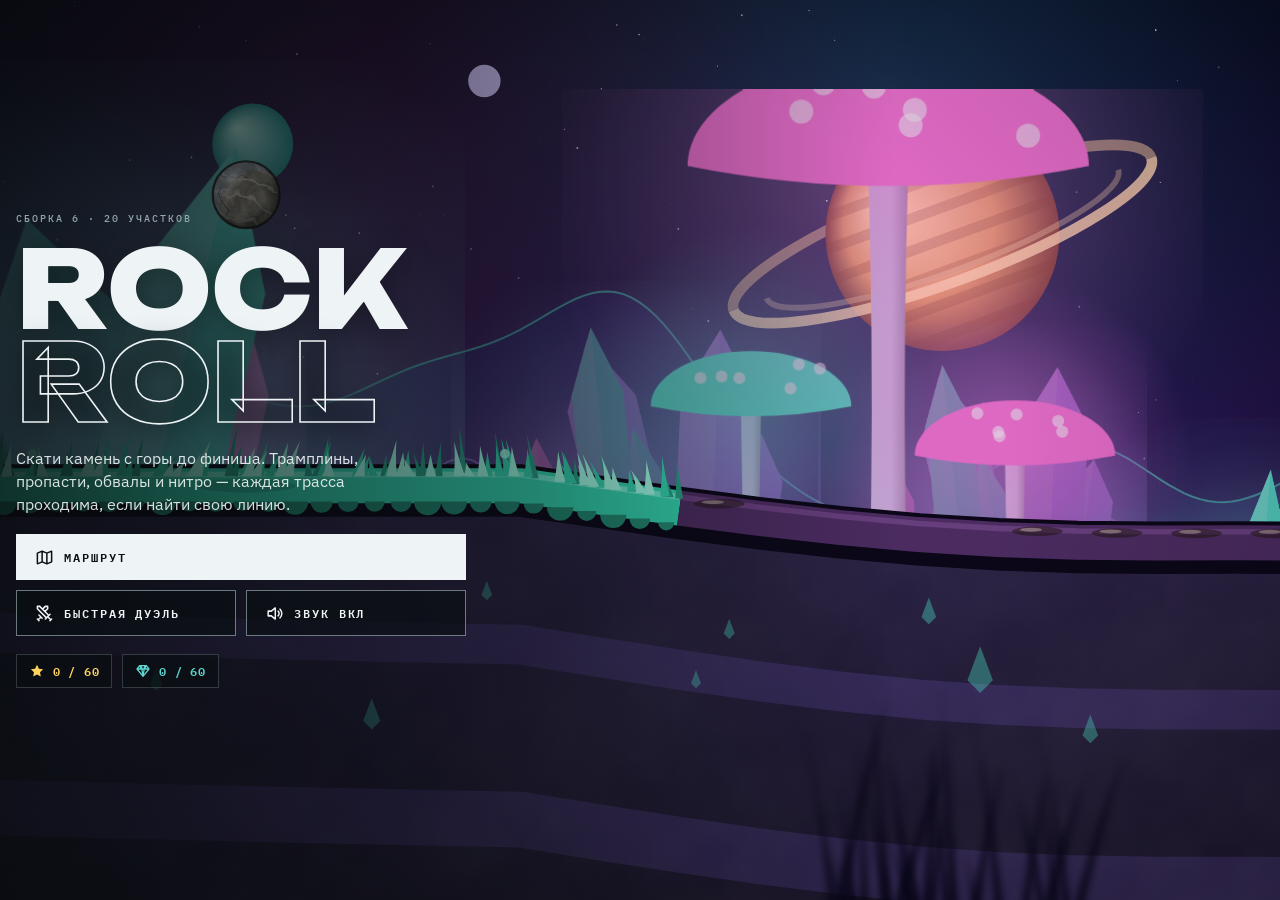
==== commit 52a82a95: "Always load fresh game build (no-cache loader), build number on title Co-Authored-By: Claude Opus 5." ====
--- a/index.html
+++ b/index.html
@@ -1,1715 +1,8 @@
 <!doctype html>
-<html lang="ru">
-<head>
-<meta charset="utf-8">
+<html lang="ru"><head><meta charset="utf-8">
 <meta name="viewport" content="width=device-width,initial-scale=1,maximum-scale=1,user-scalable=no,viewport-fit=cover">
-<style>:root{color-scheme:dark}html,body{margin:0}</style>
-<title>Rock Roll</title><meta name="apple-mobile-web-app-capable" content="yes"><meta name="mobile-web-app-capable" content="yes"><meta name="apple-mobile-web-app-status-bar-style" content="black-translucent"><meta name="apple-mobile-web-app-title" content="Rock Roll"><link rel="apple-touch-icon" href="icon-180.png"><link rel="manifest" href="manifest.json">
-<meta name="claude:viewport-fit-sides" content="cover">
-<link rel="stylesheet" href="fonts/fonts.css">
-<style>
-/* Layout: full-bleed cartoon world on canvas; holographic HUD panels with icons float above; menus are overlay screens */
-:root{
- --bg:#0a0f12; --panel:rgba(9,14,18,.78); --panel-2:rgba(16,24,30,.94); --panel-hi:rgba(28,40,48,.9);
- --line:rgba(206,228,232,.2); --line-2:rgba(206,228,232,.5);
- --fg:#eef4f5; --dim:#93a6ab; --accent:#5ed6cf; --accent-ink:#031416; --warm:#ffb04a; --warm-2:#ff6a3a; --bad:#ff7a66; --gold:#ffd35c;
- --display:"Unbounded","Arial Black",system-ui,sans-serif;
- --body:"IBM Plex Sans",system-ui,-apple-system,"Segoe UI",sans-serif;
- --mono:"IBM Plex Mono",ui-monospace,Menlo,Consolas,monospace;
- --st:env(safe-area-inset-top,0px); --sb:env(safe-area-inset-bottom,0px);
- --sl:max(16px,env(safe-area-inset-left,0px)); --sr:max(16px,env(safe-area-inset-right,0px));
- color-scheme:dark;
-}
-html,body{height:100%}
-body{background:var(--bg);color:var(--fg);font-family:var(--body);overflow:hidden;overscroll-behavior:none;-webkit-user-select:none;user-select:none;-webkit-touch-callout:none;-webkit-tap-highlight-color:transparent}
-#app{position:fixed;inset:0;overflow:hidden}
-#cv{position:absolute;inset:0;width:100%;height:100%;display:block;touch-action:none}
-button{font:inherit;color:inherit;background:none;border:0;cursor:pointer;padding:0}
-button:focus-visible,input:focus-visible,[role=button]:focus-visible{outline:2px solid var(--accent);outline-offset:2px}
-[hidden]{display:none!important}
-.ic{width:18px;height:18px;flex:none;fill:none;stroke:currentColor;stroke-width:1.9;stroke-linecap:round;stroke-linejoin:round;vertical-align:middle}
-.ic.f{fill:currentColor;stroke:none}
-
-.eyebrow{display:flex;align-items:center;gap:6px;font:500 10px/1.3 var(--mono);letter-spacing:.2em;text-transform:uppercase;color:var(--dim)}
-.eyebrow .ic{width:14px;height:14px}
-.panel{position:relative;background:linear-gradient(180deg,rgba(22,32,40,.86),var(--panel));border:1px solid var(--line);-webkit-backdrop-filter:blur(12px);backdrop-filter:blur(12px);box-shadow:0 10px 30px rgba(0,0,0,.25)}
-.panel::before,.panel::after{content:"";position:absolute;width:10px;height:10px;border:2px solid var(--accent);pointer-events:none}
-.panel::before{top:-1px;left:-1px;border-right:0;border-bottom:0}
-.panel::after{bottom:-1px;right:-1px;border-left:0;border-top:0}
-.btn{display:inline-flex;align-items:center;justify-content:center;gap:10px;min-height:46px;padding:0 18px;font:600 12px/1 var(--mono);letter-spacing:.16em;text-transform:uppercase;border:1px solid var(--line-2);background:rgba(9,14,18,.66);color:var(--fg);transition:border-color .15s,background .15s,transform .1s}
-.btn:hover{border-color:var(--accent);background:rgba(20,30,36,.8)}
-.btn:active{transform:translateY(1px)}
-.btn.pri{background:var(--fg);color:#0a1114;border-color:var(--fg)}
-.btn.pri:hover{background:#fff}
-.btn.acc{background:var(--accent);color:var(--accent-ink);border-color:var(--accent)}
-.btn.sm{min-height:38px;padding:0 14px;font-size:11px}
-.btn .ic{width:19px;height:19px}
-.screen{position:absolute;inset:0;padding-top:calc(var(--st) + 14px);padding-bottom:calc(var(--sb) + 14px);padding-left:var(--sl);padding-right:var(--sr);overflow:auto}
-.num{font-family:var(--mono);font-variant-numeric:tabular-nums}
-.pill{display:inline-flex;align-items:center;gap:8px;padding:6px 12px;border:1px solid var(--line);background:rgba(9,14,18,.6);font:600 12px var(--mono);letter-spacing:.06em}
-.pill .ic{width:16px;height:16px}
-.pill.gold{color:var(--gold)}.pill.teal{color:var(--accent)}
-.dot{width:8px;height:8px;border-radius:50%;background:#7affb2;box-shadow:0 0 0 0 rgba(122,255,178,.6);animation:ping 1.8s infinite}
-@keyframes ping{0%{box-shadow:0 0 0 0 rgba(122,255,178,.55)}70%{box-shadow:0 0 0 8px rgba(122,255,178,0)}100%{box-shadow:0 0 0 0 rgba(122,255,178,0)}}
-
-/* title */
-#scrTitle{display:flex;flex-direction:column;justify-content:center;gap:18px;background:linear-gradient(90deg,rgba(6,10,12,.78) 0%,rgba(6,10,12,.4) 42%,rgba(6,10,12,0) 70%)}
-.logo{margin:0;font-family:var(--display);font-weight:800;font-size:clamp(42px,9vw,108px);line-height:.86;letter-spacing:-.01em;text-shadow:0 6px 30px rgba(0,0,0,.35)}
-.logo span{display:block;color:transparent;-webkit-text-stroke:1.6px var(--fg)}
-.tag{margin:0;font-size:16px;line-height:1.45;color:var(--fg);max-width:36ch;opacity:.9}
-.stack{display:grid;grid-template-columns:repeat(2,minmax(0,220px));gap:10px}
-.stack .btn{justify-content:flex-start}
-.stack .btn.pri{grid-column:1/-1}
-.tline{display:flex;gap:10px;align-items:center;flex-wrap:wrap}
-
-/* map */
-#scrMap{display:flex;flex-direction:column;gap:12px;background:rgba(6,10,12,.66)}
-.topbar{display:flex;align-items:center;justify-content:space-between;gap:12px;flex-wrap:wrap}
-.topbar h2{margin:0;font:700 18px var(--display);letter-spacing:.02em}
-.topbar .tl{display:flex;gap:8px;flex-wrap:wrap}
-#route{position:relative;flex:1;min-height:260px;padding:10px}
-#route svg{width:100%;height:100%;display:block;overflow:visible}
-.node{cursor:pointer}
-.node .dia{fill:rgba(12,18,22,.92);stroke:var(--line-2);stroke-width:2;transition:stroke .15s}
-.node .num{fill:var(--fg);font:600 21px var(--mono);text-anchor:middle;dominant-baseline:central}
-.node .st{fill:var(--gold);font:600 15px var(--mono);text-anchor:middle;letter-spacing:2px}
-.node .nz{color:var(--warm);fill:none;stroke:var(--warm);stroke-width:2}
-.node.done .dia{stroke:var(--accent);fill:rgba(16,40,42,.92)}
-.node.cur .dia{stroke:var(--gold);stroke-width:3}
-.node.cur .ring{stroke:var(--gold);fill:none;stroke-width:1.5;animation:pulse 1.6s ease-out infinite;transform-box:fill-box;transform-origin:center}
-.node.locked{cursor:default}
-.node.locked .dia{stroke:rgba(206,228,232,.14);fill:rgba(8,13,16,.6)}
-.node.locked .num{fill:rgba(206,228,232,.3)}
-.node.locked .nz{opacity:.35}
-.node:not(.locked):hover .dia{stroke:var(--fg)}
-@keyframes pulse{0%{opacity:.9;transform:scale(1)}100%{opacity:0;transform:scale(1.7)}}
-
-/* prep */
-#scrPrep{display:grid;grid-template-columns:minmax(270px,360px) minmax(0,1fr);grid-template-rows:minmax(0,1fr) auto;gap:14px;background:rgba(6,10,12,.6)}
-.lvl{padding:16px;display:flex;flex-direction:column;gap:12px;min-width:0;overflow:auto}
-.lvl h2{margin:0;font:700 clamp(20px,3vw,28px)/1.05 var(--display);text-wrap:balance}
-.badges{display:flex;gap:6px;flex-wrap:wrap}
-.badge{display:inline-flex;align-items:center;gap:6px;padding:4px 9px;font:600 11px var(--mono);letter-spacing:.04em;border:1px solid var(--line)}
-.badge .ic{width:15px;height:15px}
-.badge.nitrob{color:var(--warm);border-color:rgba(255,176,74,.5)}
-.badge.nitrob.req{background:linear-gradient(90deg,var(--warm-2),var(--warm));color:#1a0a02;border-color:transparent}
-.rows{display:grid;grid-template-columns:auto 1fr;gap:5px 14px;font-size:14px;margin:0}
-.rows dt{color:var(--dim)}.rows dd{margin:0;text-align:right;font-family:var(--mono);font-variant-numeric:tabular-nums}
-.chips{display:flex;flex-wrap:wrap;gap:6px}
-.chip{display:inline-flex;align-items:center;gap:5px;font:500 11px var(--mono);padding:4px 8px;border:1px solid var(--line);color:var(--fg)}
-.chip .ic{width:14px;height:14px}
-.chip.hz{border-color:rgba(255,176,74,.55);color:var(--warm)}
-.goals{display:flex;flex-direction:column;gap:6px}
-.goal{display:grid;grid-template-columns:62px 1fr auto;align-items:center;gap:8px;font-size:13px;color:var(--dim)}
-.goal .gs{display:flex;gap:1px;color:rgba(255,211,92,.35)}
-.goal .gs .ic{width:16px;height:16px}
-.goal.ok{color:var(--fg)}.goal.ok .gs{color:var(--gold)}
-.goal>.ic{color:var(--accent)}
-.goal .gs .ic:not(.f){color:var(--accent)}
-.mode{display:grid;grid-template-columns:repeat(3,1fr);border:1px solid var(--line)}
-.mode button{min-height:42px;display:flex;align-items:center;justify-content:center;gap:6px;font:600 10.5px var(--mono);letter-spacing:.1em;text-transform:uppercase;color:var(--dim)}
-.mode button .ic{width:16px;height:16px}
-.mode button[aria-pressed="true"]{background:var(--accent);color:var(--accent-ink)}
-.mode button:disabled{opacity:.35;cursor:not-allowed}
-.board{display:flex;flex-direction:column;gap:6px}
-.lb{list-style:none;margin:0;padding:0;display:flex;flex-direction:column;gap:2px}
-.lb li{display:grid;grid-template-columns:22px 1fr auto 52px;gap:8px;align-items:center;padding:5px 8px;background:rgba(255,255,255,.03);font-size:13px}
-.lb li b{font:700 12px var(--mono);color:var(--dim)}
-.lb li:first-child b{color:var(--gold)}
-.lb li.me{background:rgba(94,214,207,.12)}
-.lb .nm{white-space:nowrap;overflow:hidden;text-overflow:ellipsis}
-.lb .num{font-size:12px;color:var(--dim);display:flex;align-items:center;gap:4px}
-.lb .num .ic{width:13px;height:13px;color:var(--accent)}
-.lb .sc{color:var(--fg);justify-content:flex-end}
-.cargo{display:flex;flex-direction:column;gap:10px;min-width:0}
-.cards{display:flex;gap:12px;overflow-x:auto;padding:4px 2px 10px;scroll-snap-type:x mandatory}
-.card{flex:0 0 210px;scroll-snap-align:start;text-align:left;padding:14px;display:flex;flex-direction:column;gap:8px;border:1px solid var(--line);background:linear-gradient(180deg,var(--panel-hi),var(--panel-2));position:relative;transition:border-color .15s,transform .15s}
-.card:hover{transform:translateY(-2px)}
-.card[aria-pressed="true"]{border-color:var(--accent);box-shadow:0 0 0 1px var(--accent),0 0 28px rgba(94,214,207,.2)}
-.card[aria-pressed="true"]::after{content:"ВЫБРАН";position:absolute;top:10px;right:10px;font:600 9px var(--mono);letter-spacing:.2em;color:var(--accent-ink);background:var(--accent);padding:3px 6px}
-.card img{width:104px;height:104px;align-self:center}
-.card .code{font:500 10px var(--mono);letter-spacing:.2em;color:var(--dim)}
-.card .nm{font:700 15px var(--display);margin-top:-4px}
-.stat{display:grid;grid-template-columns:16px 76px 1fr;align-items:center;gap:6px;font:500 9px var(--mono);letter-spacing:.12em;color:var(--dim);text-transform:uppercase}
-.stat .ic{width:15px;height:15px;color:var(--accent)}
-.segs{display:grid;grid-template-columns:repeat(10,1fr);gap:2px}
-.segs i{height:6px;background:rgba(206,228,232,.12)}
-.segs i.on{background:var(--accent)}
-.card.locked{cursor:not-allowed}
-.card.locked img{filter:grayscale(1) brightness(.45)}
-.card.locked .nm,.card.locked .stat{opacity:.5}
-.lock{display:flex;align-items:center;gap:6px;font:600 11px var(--mono);color:var(--gold)}
-.actions{grid-column:1/-1;display:flex;justify-content:space-between;gap:10px;flex-wrap:wrap;position:sticky;bottom:calc(-14px - var(--sb));z-index:3;margin:0 calc(-1*var(--sr)) 0 calc(-1*var(--sl));padding:14px var(--sr) calc(var(--sb) + 14px) var(--sl);background:linear-gradient(180deg,rgba(6,10,12,0),rgba(6,10,12,.92) 35%)}
-.actions .btn{flex:1 1 0;min-height:52px}
-.sheet .btns{position:sticky;bottom:0;padding-top:6px;background:var(--panel-2)}
-
-/* hud */
-#hud{position:absolute;inset:0;pointer-events:none}
-#hud>*{pointer-events:auto}
-.hud-top{position:absolute;top:calc(var(--st) + 10px);left:var(--sl);right:var(--sr);display:grid;grid-template-columns:minmax(0,1fr) auto minmax(0,1fr);align-items:start;gap:10px}
-.lvtag{padding:8px 12px;display:flex;flex-direction:column;gap:3px;justify-self:start;max-width:100%;min-width:0}
-.lvtag>*{max-width:100%}.lvtag{overflow:hidden}
-.lvtag b{font:700 13px var(--display);white-space:nowrap;overflow:hidden;text-overflow:ellipsis}
-.vs{display:flex;align-items:center;gap:6px;font:600 11px var(--mono);color:#ff8a5c;white-space:nowrap;overflow:hidden;text-overflow:ellipsis}
-.vs .ic{width:14px;height:14px}
-.prog{padding:8px 14px 10px;display:flex;flex-direction:column;gap:6px;width:min(440px,42vw)}
-.prow{display:flex;align-items:baseline;justify-content:space-between;gap:12px}
-.pct{font:800 28px/1 var(--display);font-variant-numeric:tabular-nums}
-.pct small{font:500 10px var(--mono);letter-spacing:.2em;color:var(--dim);margin-left:8px;vertical-align:middle}
-.sub{display:flex;gap:10px;font:500 12px var(--mono);color:var(--dim);font-variant-numeric:tabular-nums;white-space:nowrap}
-.sub span{display:inline-flex;align-items:center;gap:4px}
-.sub .ic{width:14px;height:14px}
-.sub .g{color:var(--accent)}
-.track{position:relative;height:8px;background:rgba(206,228,232,.12)}
-.track u{position:absolute;left:0;top:0;bottom:0;background:linear-gradient(90deg,var(--accent),#a8fff6);width:0}
-.track .gm{position:absolute;top:50%;transform:translate(-50%,-50%);color:#b8fff6;display:grid}
-.track .gm .ic{width:14px;height:14px;fill:#0e2a2a}
-.track .half{position:absolute;top:-4px;width:2px;height:16px;background:var(--gold);transform:translateX(-1px)}
-.track .opp{position:absolute;top:-6px;width:10px;height:20px;transform:translateX(-5px);background:#ff8a5c;clip-path:polygon(50% 0,100% 30%,100% 100%,0 100%,0 30%)}
-.track::after{content:"";position:absolute;right:-2px;top:-5px;width:4px;height:18px;background:repeating-linear-gradient(0deg,#fff 0 3px,#111 3px 6px)}
-.right{display:flex;gap:8px;align-items:flex-start;justify-self:end}
-.live{display:flex;align-items:center;gap:6px;padding:0 10px;height:44px;font:600 11px var(--mono);color:#7affb2}
-.hbtn{width:44px;height:44px;display:grid;place-items:center}
-.aim{position:absolute;left:var(--sl);bottom:calc(var(--sb) + 14px);padding:10px 14px;display:flex;flex-direction:column;gap:6px;width:min(280px,calc(100% - 32px))}
-.aim .prow b{font:600 12px var(--mono);color:var(--fg)}
-.aim input{width:100%;accent-color:var(--accent);height:28px}
-.ticks{display:flex;justify-content:space-between;font:500 9px var(--mono);letter-spacing:.14em;color:var(--dim)}
-.hint{position:absolute;left:50%;top:40%;transform:translateX(-50%);display:flex;align-items:center;gap:10px;padding:10px 16px;font:600 12px var(--mono);letter-spacing:.12em;text-transform:uppercase;white-space:nowrap;pointer-events:none}
-.hint .ic{width:20px;height:20px;color:var(--accent)}
-.pads{position:absolute;bottom:calc(var(--sb) + 14px);left:var(--sl);right:var(--sr);display:flex;justify-content:space-between;align-items:flex-end;pointer-events:none}
-.pad{pointer-events:auto;width:70px;height:70px;touch-action:none;display:grid;place-items:center}
-.pad .ic{width:26px;height:26px}
-.pad{width:84px;height:84px;grid-template-rows:1fr auto auto;padding:10px 8px 8px;gap:4px}
-.pad span{font:600 10px var(--mono);letter-spacing:.12em;text-transform:uppercase}
-.pad .en{display:block;width:100%;height:4px;background:rgba(206,228,232,.15)}
-.pad .en u{display:block;height:100%;width:calc(var(--e,1)*100%);background:var(--accent)}
-.pad.on .en u{background:var(--accent-ink)}
-.pad.out{opacity:.45}
-.pad.on{background:var(--accent);color:var(--accent-ink)}
-.nitro{--f:1;position:absolute;right:calc(var(--sr) + 100px);bottom:calc(var(--sb) + 14px);width:96px;height:96px;border-radius:50%;display:grid;place-items:center;touch-action:none;
- background:radial-gradient(circle at 50% 40%,#ffcf6a,#ff6a3a 70%);color:#2a0c02;box-shadow:0 0 0 4px rgba(9,14,18,.75),0 8px 26px rgba(255,106,58,.45)}
-.nitro::before{content:"";position:absolute;inset:-9px;border-radius:50%;background:conic-gradient(#ffd35c calc(var(--f)*360deg),rgba(255,255,255,.12) 0);-webkit-mask:radial-gradient(circle,transparent 54px,#000 55px);mask:radial-gradient(circle,transparent 54px,#000 55px)}
-.nitro span{display:flex;flex-direction:column;align-items:center;font:800 10px var(--mono);letter-spacing:.14em}
-.nitro .ic{width:30px;height:30px;fill:#2a0c02;stroke:none}
-.nitro.on{transform:scale(.94);box-shadow:0 0 0 4px rgba(9,14,18,.75),0 0 40px rgba(255,180,60,.9)}
-.nitro.empty{filter:grayscale(1) brightness(.6)}
-.keys{position:absolute;right:var(--sr);bottom:calc(var(--sb) + 14px);padding:8px 14px;font:500 11px var(--mono);letter-spacing:.08em;color:var(--dim);white-space:nowrap}
-.keys b{color:var(--fg);font-weight:600}
-@media (pointer:coarse){.keys{display:none}}
-@media (pointer:coarse){
- .nitro{right:var(--sr);bottom:calc(var(--sb) + 14px + 84px + 10px);width:84px;height:84px;border-radius:0;flex-direction:column;
-  background:linear-gradient(180deg,#ffb04a,#ff6a3a);box-shadow:0 0 0 1px rgba(255,211,92,.6),0 6px 20px rgba(255,106,58,.35)}
- .nitro::before{display:none}
- .nitro::after{content:"";position:absolute;left:8px;right:8px;bottom:8px;height:4px;background:linear-gradient(90deg,#2a0c02 calc(var(--f)*100%),rgba(42,12,2,.25) 0)}
- .nitro span{margin-bottom:6px}
- .nitro .ic{width:26px;height:26px}
- .nitro.on{transform:scale(.96);box-shadow:0 0 0 2px #ffd35c,0 0 30px rgba(255,180,60,.8)}
-}
-@media (pointer:fine){.pads{display:none}.nitro{right:var(--sr);bottom:calc(var(--sb) + 64px)}}
-.toast{position:absolute;z-index:5;left:50%;top:calc(var(--st) + 98px);transform:translateX(-50%);display:flex;align-items:center;gap:8px;padding:9px 16px;font:700 12px var(--mono);letter-spacing:.12em;text-transform:uppercase;color:var(--gold);pointer-events:none;white-space:nowrap}
-.toast .ic{width:18px;height:18px}
-.toast.pop{animation:pop .35s cubic-bezier(.2,1.6,.4,1)}
-@keyframes pop{from{transform:translateX(-50%) scale(.7);opacity:0}to{transform:translateX(-50%) scale(1);opacity:1}}
-
-/* help */
-.steps{list-style:none;margin:0;padding:0;display:flex;flex-direction:column;gap:12px}
-.steps li{display:grid;grid-template-columns:40px 1fr;gap:12px;align-items:start}
-.steps .si{width:40px;height:40px;display:grid;place-items:center;border:1px solid var(--line-2);color:var(--accent)}
-.steps .si .ic{width:22px;height:22px}
-.steps .si.w{color:var(--warm);border-color:rgba(255,176,74,.5)}
-.steps b{display:block;font:700 14px var(--display);margin-bottom:3px}
-.steps p{margin:0;font-size:14px;line-height:1.4;color:var(--dim)}
-#scrHelp{overflow:hidden;overscroll-behavior:none}
-#scrHelp .sheet{width:min(620px,100%);max-height:100%;display:flex;flex-direction:column;gap:12px;overflow:hidden}
-#scrHelp .steps{flex:1 1 auto;min-height:0;overflow-y:auto;overflow-x:hidden;overscroll-behavior:contain;-webkit-overflow-scrolling:touch;touch-action:pan-y}
-#scrHelp h2{font-size:clamp(18px,4vw,24px)}
-@media (max-height:520px){#scrHelp .sheet{padding:12px 16px;gap:8px;width:min(760px,100%)}#scrHelp h2{font-size:17px}#scrHelp .steps{display:grid;grid-template-columns:1fr 1fr;gap:8px 18px}#scrHelp .steps b{font-size:12.5px;margin-bottom:1px}#scrHelp .steps p{font-size:12px;line-height:1.3}#scrHelp .btn{min-height:40px}.steps li{grid-template-columns:32px 1fr;gap:8px}.steps .si{width:32px;height:32px}}
-.qbtn{width:26px;height:26px;display:grid;place-items:center;border:1px solid var(--line-2);border-radius:50%;font:700 13px var(--mono);color:var(--accent)}
-.rot{position:absolute;inset:0;z-index:6;display:flex;flex-direction:column;align-items:center;justify-content:center;gap:16px;padding:24px;text-align:center;background:rgba(5,8,10,.88)}
-.rot svg{width:72px;height:72px;color:var(--accent);animation:tilt 1.8s ease-in-out infinite}
-@keyframes tilt{0%,30%{transform:rotate(0)}60%,100%{transform:rotate(-90deg)}}
-.rot b{font:800 20px var(--display)}.rot p{margin:0;color:var(--dim);max-width:30ch}
-/* overlays */
-.center{display:flex;align-items:safe center;justify-content:center;background:rgba(5,8,10,.5)}
-.sheet{width:min(500px,100%);padding:20px;display:flex;flex-direction:column;gap:14px}
-.sheet h2{margin:0;font:800 clamp(22px,4vw,30px)/1.05 var(--display);text-wrap:balance}
-.sheet h2.ok{color:var(--fg)}.sheet h2.fail{color:var(--bad)}
-.rhead{display:flex;align-items:center;gap:16px}
-.ring{--p:0;flex:none;width:84px;height:84px;border-radius:50%;display:grid;place-items:center;background:conic-gradient(var(--accent) calc(var(--p)*360deg),rgba(255,255,255,.1) 0)}
-.ring b{width:68px;height:68px;border-radius:50%;background:var(--panel-2);display:grid;place-items:center;font:800 18px var(--display)}
-.bigstars{display:flex;gap:8px}
-.bs{color:rgba(255,211,92,.18);display:grid;transition:color .3s,transform .3s}
-.bs .ic{width:40px;height:40px}
-.bs.on{color:var(--gold);transform:scale(1.12)}
-.duel{display:flex;align-items:center;gap:10px;padding:10px 12px;border:1px solid var(--line);font:600 12px var(--mono);letter-spacing:.06em}
-.duel span:last-child{margin-left:auto}
-.duel.win{border-color:var(--accent);color:var(--accent)}.duel.lose{border-color:var(--bad);color:var(--bad)}
-.rec{font:700 10px var(--mono);letter-spacing:.2em;color:#1a1204;background:var(--gold);padding:3px 7px;align-self:flex-start}
-.rgrid{display:grid;grid-template-columns:repeat(3,1fr);gap:8px}
-.rgrid div{display:grid;grid-template-columns:auto 1fr;grid-template-rows:auto auto;column-gap:8px;padding:8px 10px;background:rgba(255,255,255,.04)}
-.rgrid .ic{grid-row:1/3;align-self:center;color:var(--accent);width:20px;height:20px}
-.rgrid b{font-size:15px}
-.rgrid span{font:500 10px var(--mono);letter-spacing:.08em;color:var(--dim);text-transform:uppercase}
-.tip{font-size:13px;color:var(--dim)}
-.net{display:flex;align-items:center;gap:6px;font:600 11px var(--mono);color:#7affb2}
-.btns{display:flex;flex-wrap:wrap;gap:8px}
-.btns .btn{flex:1 1 auto}
-
-@media (max-width:760px){
- #scrPrep{grid-template-columns:1fr;grid-template-rows:auto auto auto}
- .lvl{overflow:visible}
- .prog{width:min(300px,52vw)}.pct{font-size:22px}.lvtag{display:none}.hud-top{grid-template-columns:1fr auto}
-}
-@media (max-height:520px){
- .aim{left:auto;right:var(--sr);width:220px;padding:6px 10px;gap:2px}.aim input{height:22px}.aim .ticks{font-size:8px}
- .prog{width:min(300px,32vw);padding:5px 10px 7px;gap:4px}.pct{font-size:18px}.pct small{display:none}.sub{font-size:11px;gap:7px}.sub .ic{width:12px;height:12px}.track{height:5px}
- .lvtag{padding:5px 10px}.lvtag b{font-size:11px}.hbtn{width:38px;height:38px}.live{height:38px}
- .sheet{padding:14px;gap:9px;width:min(620px,100%)}.rgrid{grid-template-columns:repeat(6,1fr)}.rgrid div{grid-template-columns:1fr;text-align:center}.rgrid .ic{grid-row:auto;justify-self:center}
- .ring{width:64px;height:64px}.ring b{width:52px;height:52px;font-size:14px}.bs .ic{width:30px;height:30px}
- .lvl{padding:12px;gap:8px}.lvl h2{font-size:20px}.card{flex-basis:180px;padding:10px;gap:6px}.card img{width:70px;height:70px}
- .logo{font-size:clamp(34px,7vw,64px)}#scrTitle{gap:12px}.tag{font-size:14px}
- .nitro{width:82px;height:82px}.nitro::before{-webkit-mask:radial-gradient(circle,transparent 47px,#000 48px);mask:radial-gradient(circle,transparent 47px,#000 48px)}
-}
-@media (max-width:520px){.stack{grid-template-columns:1fr}}
-@media (prefers-reduced-motion:reduce){.node.cur .ring,.dot{animation:none}.toast.pop{animation:none}}
-</style>
-</head>
-<body>
-<svg width="0" height="0" style="position:absolute" aria-hidden="true">
- <defs>
-  <symbol id="i-map" viewBox="0 0 24 24"><path d="M3 6.5l6-2.5 6 2.5 6-2.5v13.5l-6 2.5-6-2.5-6 2.5z M9 4v13.5 M15 6.5V20"/></symbol>
-  <symbol id="i-duel" viewBox="0 0 24 24"><path d="M14.5 17.5L3 6V3h3l11.5 11.5 M13 19l6-6 M16 16l4 4 M19 21l2-2 M9.5 6.5L13 3h3v3l-3.5 3.5 M5 14l4 4 M7 17l-3 3 M3 19l2 2"/></symbol>
-  <symbol id="i-globe" viewBox="0 0 24 24"><circle cx="12" cy="12" r="9"/><path d="M3 12h18 M12 3c3 3.5 3 14.5 0 18 M12 3c-3 3.5-3 14.5 0 18"/></symbol>
-  <symbol id="i-trophy" viewBox="0 0 24 24"><path d="M8 4h8v5a4 4 0 0 1-8 0z M8 6H5a3 3 0 0 0 3 4 M16 6h3a3 3 0 0 1-3 4 M12 13v4 M8 20h8 M10 17h4v3h-4z"/></symbol>
-  <symbol id="i-sound" viewBox="0 0 24 24"><path d="M4 9h4l5-4v14l-5-4H4z M16.5 9a4 4 0 0 1 0 6 M19 6.5a8 8 0 0 1 0 11"/></symbol>
-  <symbol id="i-mute" viewBox="0 0 24 24"><path d="M4 9h4l5-4v14l-5-4H4z M17 9.5l4 5 M21 9.5l-4 5"/></symbol>
-  <symbol id="i-pause" viewBox="0 0 24 24"><path d="M8 5v14 M16 5v14"/></symbol>
-  <symbol id="i-play" viewBox="0 0 24 24"><path d="M7 5l12 7-12 7z"/></symbol>
-  <symbol id="i-restart" viewBox="0 0 24 24"><path d="M4.5 13a7.5 7.5 0 1 0 2.2-6.3 M4 4v4.5h4.5"/></symbol>
-  <symbol id="i-next" viewBox="0 0 24 24"><path d="M5 12h14 M13 6l6 6-6 6"/></symbol>
-  <symbol id="i-back" viewBox="0 0 24 24"><path d="M19 12H5 M11 6l-6 6 6 6"/></symbol>
-  <symbol id="i-left" viewBox="0 0 24 24"><path d="M15 5l-7 7 7 7"/></symbol>
-  <symbol id="i-right" viewBox="0 0 24 24"><path d="M9 5l7 7-7 7"/></symbol>
-  <symbol id="i-flame" viewBox="0 0 24 24"><path d="M12 2.5c.8 3.6 5.5 5.2 5.5 10.5a5.5 5.5 0 0 1-11 0c0-2.8 1.6-4.2 2.3-6 .9 1 1.3 2.1 1.3 3.2 1.4-1.8 2-4.4 1.9-7.7z"/></symbol>
-  <symbol id="i-gem" viewBox="0 0 24 24"><path d="M7 4h10l4 5-9 11L3 9z M3 9h18 M9.5 4L12 20 M14.5 4L12 20 M7 4l2.5 5 M17 4l-2.5 5"/></symbol>
-  <symbol id="i-star" viewBox="0 0 24 24"><path d="M12 2.8l2.8 5.9 6.4.8-4.7 4.4 1.2 6.4L12 17.1l-5.7 3.2 1.2-6.4-4.7-4.4 6.4-.8z"/></symbol>
-  <symbol id="i-check" viewBox="0 0 24 24"><path d="M5 12.5l4.5 4.5L19 7.5"/></symbol>
-  <symbol id="i-weight" viewBox="0 0 24 24"><path d="M6 9h12l2 11H4z M9 9a3 3 0 0 1 6 0"/></symbol>
-  <symbol id="i-bounce" viewBox="0 0 24 24"><circle cx="16" cy="6" r="2.6"/><path d="M3 20h18 M4 17c2-7 4-9 5-9s2.5 6 4 6 2-2.5 2.5-4"/></symbol>
-  <symbol id="i-grip" viewBox="0 0 24 24"><circle cx="12" cy="9" r="4.5"/><path d="M3 18h18 M5 18l2 3 M10 18l2 3 M15 18l2 3"/></symbol>
-  <symbol id="i-power" viewBox="0 0 24 24"><path d="M4 19L18 6 M11 6h7v7 M4 13l3 3"/></symbol>
-  <symbol id="i-lock" viewBox="0 0 24 24"><rect x="5" y="11" width="14" height="9" rx="1.5"/><path d="M8 11V8a4 4 0 0 1 8 0v3"/></symbol>
-  <symbol id="i-bot" viewBox="0 0 24 24"><rect x="5" y="8" width="14" height="11" rx="2"/><path d="M12 4v4 M9 13h.01 M15 13h.01 M9.5 16.5h5 M3 12v3 M21 12v3"/><circle cx="12" cy="3.5" r="1"/></symbol>
-  <symbol id="i-user" viewBox="0 0 24 24"><circle cx="12" cy="8" r="4"/><path d="M4 20c1.5-4 4.8-5.5 8-5.5s6.5 1.5 8 5.5"/></symbol>
-  <symbol id="i-flag" viewBox="0 0 24 24"><path d="M5 21V4 M5 4h12l-2.5 4L17 12H5"/></symbol>
-  <symbol id="i-tree" viewBox="0 0 24 24"><path d="M12 3l5 7h-3l4 6H6l4-6H7z M12 16v5"/></symbol>
-  <symbol id="i-speed" viewBox="0 0 24 24"><path d="M4 16a8 8 0 1 1 16 0 M12 16l4-5 M7.5 16h.01 M16.5 16h.01"/></symbol>
-  <symbol id="i-clock" viewBox="0 0 24 24"><circle cx="12" cy="12" r="8.5"/><path d="M12 7.5V12l3 2"/></symbol>
-  <symbol id="i-stone" viewBox="0 0 24 24"><path d="M6 8l5-4 7 2 3 6-3 7-8 1-5-5z M9 9l3 2 4-1"/></symbol>
-  <symbol id="i-sun" viewBox="0 0 24 24"><circle cx="12" cy="12" r="4"/><path d="M12 2.5v2.5 M12 19v2.5 M2.5 12H5 M19 12h2.5 M5.3 5.3l1.8 1.8 M16.9 16.9l1.8 1.8 M5.3 18.7l1.8-1.8 M16.9 7.1l1.8-1.8"/></symbol>
-  <symbol id="i-snow" viewBox="0 0 24 24"><path d="M12 3v18 M4.2 7.5l15.6 9 M4.2 16.5l15.6-9 M9.5 4.5L12 7l2.5-2.5 M9.5 19.5L12 17l2.5 2.5"/></symbol>
-  <symbol id="i-planet" viewBox="0 0 24 24"><circle cx="12" cy="12" r="5.5"/><path d="M5.5 15.5C2 18 2 20 4 20c2.5 0 8-2.8 12.5-7 3.8-3.6 5-7 2.5-7-1 0-2.4.6-4 1.6"/></symbol>
-  <symbol id="i-volcano" viewBox="0 0 24 24"><path d="M3 20l6-10h6l6 10z M10 10l-1-4 M14 10l1-4 M12 7V3"/></symbol>
-  <symbol id="i-jump" viewBox="0 0 24 24"><path d="M3 19h7l8-9 M15 10h3v3 M18 6a2 2 0 1 1 0 .01"/></symbol>
-  <symbol id="i-drop" viewBox="0 0 24 24"><path d="M3 7h7v13h11 M14 10v5 M11.5 12.5L14 15l2.5-2.5"/></symbol>
-  <symbol id="i-gap" viewBox="0 0 24 24"><path d="M2 9h7v11 M22 11h-7v9 M9 9c2-4 6-4 8 0"/></symbol>
-  <symbol id="i-alert" viewBox="0 0 24 24"><path d="M12 3l9.5 17h-19z M12 10v4.5 M12 17.5h.01"/></symbol>
-  <symbol id="i-aim" viewBox="0 0 24 24"><circle cx="12" cy="12" r="7"/><path d="M12 2v4 M12 18v4 M2 12h4 M18 12h4"/><circle cx="12" cy="12" r="1.5"/></symbol>
- </defs>
-</svg>
-<div id="app">
- <canvas id="cv" aria-label="Игровое поле"></canvas>
-
- <section class="screen" id="scrTitle">
-  <div class="tline"><span class="eyebrow">прототип v0.3 · 20 участков</span><span class="pill" id="tOnline" hidden><i class="dot"></i><span id="tOnlineN">онлайн</span></span></div>
-  <h1 class="logo">ROCK<span>ROLL</span></h1>
-  <p class="tag">Скати камень с горы до финиша. Трамплины, пропасти, обвалы и нитро — каждая трасса проходима, если найти свою линию.</p>
-  <div class="stack">
-   <button class="btn pri" id="goMap"><svg class="ic"><use href="#i-map"/></svg>Маршрут</button>
-   <button class="btn" id="goDuel"><svg class="ic"><use href="#i-duel"/></svg>Быстрая дуэль</button>
-   <button class="btn" id="tSound"><svg class="ic" id="tSoundI"><use href="#i-sound"/></svg><span id="tSoundL">Звук вкл</span></button>
-  </div>
-  <div class="tline"><span class="pill gold"><svg class="ic f"><use href="#i-star"/></svg><span id="tStars">0 / 60</span></span><span class="pill teal"><svg class="ic"><use href="#i-gem"/></svg><span id="tGems">0 / 60</span></span><span class="eyebrow" id="tDuel"></span></div>
- </section>
-
- <section class="screen" id="scrMap" hidden>
-  <div class="topbar">
-   <button class="btn sm" id="mapBack"><svg class="ic"><use href="#i-back"/></svg>Назад</button>
-   <h2>Маршрут</h2>
-   <div class="tl"><span class="pill gold"><svg class="ic f"><use href="#i-star"/></svg><span id="mStars">0 / 60</span></span><span class="pill teal"><svg class="ic"><use href="#i-gem"/></svg><span id="mGems">0 / 60</span></span></div>
-  </div>
-  <div class="panel" id="route"></div>
- </section>
-
- <section class="screen" id="scrPrep" hidden>
-  <div class="panel lvl">
-   <div class="eyebrow" id="pCode">Участок 01</div>
-   <h2 id="pName"></h2>
-   <div class="badges"><span class="badge" id="pTheme"></span><span class="badge nitrob" id="pNitro" hidden></span></div>
-   <dl class="rows" id="pRows"></dl>
-   <div class="chips" id="pTags"></div>
-   <div class="goals" id="pGoals"></div>
-   <div class="mode" role="group" aria-label="Режим"><button id="mSolo" aria-pressed="true"><svg class="ic"><use href="#i-play"/></svg>Один</button><button id="mPlayer" aria-pressed="false"><svg class="ic"><use href="#i-user"/></svg>Игрок</button><button id="mBot" aria-pressed="false"><svg class="ic"><use href="#i-bot"/></svg>Бот</button></div>
-   <div class="board" id="board"></div>
-  </div>
-  <div class="cargo">
-   <div class="eyebrow"><svg class="ic"><use href="#i-stone"/></svg>Выбор камня</div>
-   <div class="cards" id="cards"></div>
-  </div>
-  <div class="actions">
-   <button class="btn" id="prepBack"><svg class="ic"><use href="#i-map"/></svg>Маршрут</button>
-   <button class="btn acc" id="prepGo">В путь<svg class="ic"><use href="#i-next"/></svg></button>
-  </div>
- </section>
-
- <div id="hud" hidden>
-  <div class="hud-top">
-   <div class="panel lvtag"><span class="eyebrow" id="hCode">Участок 01</span><b id="hName"></b><span class="vs" id="hVs" hidden></span></div>
-   <div class="panel prog">
-    <div class="prow"><span class="pct"><span id="hPct">0%</span><small>пройдено</small></span>
-     <span class="sub"><span><svg class="ic"><use href="#i-speed"/></svg><b id="hSpeed">0</b></span><span><svg class="ic"><use href="#i-tree"/></svg><b id="hTrees">0</b></span><span class="g"><svg class="ic"><use href="#i-gem"/></svg><b id="hGems">0/3</b></span></span></div>
-    <div class="track"><u id="hFill"></u><span id="hMarks"></span><i class="opp" id="hOpp" hidden></i></div>
-   </div>
-   <div class="right">
-    <span class="panel live" id="hLive" hidden><i class="dot"></i><span id="hLiveN">0</span></span>
-    <button class="panel hbtn" id="pauseBtn" aria-label="Пауза"><svg class="ic"><use href="#i-pause"/></svg></button>
-   </div>
-  </div>
-  <div class="panel aim" id="aimBox">
-   <div class="prow"><span class="eyebrow">Подкрутка <button class="qbtn" id="aimHelp" aria-label="Как играть">?</button></span><b id="spinOut">0</b></div>
-   <input type="range" id="spin" min="-10" max="10" value="0" aria-label="Подкрутка">
-   <div class="ticks"><span>тормоз</span><span>0</span><span>разгон</span></div>
-  </div>
-  <div class="panel hint" id="hint"><svg class="ic"><use href="#i-aim"/></svg>Тяни назад в любом месте и отпусти</div>
-  <div class="pads" id="pads" hidden><button class="panel pad" id="padL" aria-label="Тормоз"><svg class="ic"><use href="#i-left"/></svg><span>тормоз</span><i class="en"><u></u></i></button><button class="panel pad" id="padR" aria-label="Толчок"><svg class="ic"><use href="#i-right"/></svg><span>толчок</span><i class="en"><u></u></i></button></div>
-  <button class="nitro" id="nitroBtn" aria-label="Нитро" hidden><span><svg class="ic"><use href="#i-flame"/></svg>НИТРО</span></button>
-  <div class="panel keys" id="keys" hidden><b>← →</b> толчок · <b>Пробел</b> нитро · <b>R</b> заново · <b>Esc</b> пауза</div>
- </div>
- <div class="panel toast" id="toast" hidden></div>
-
- <section class="screen center" id="scrPause" hidden>
-  <div class="panel sheet">
-   <div class="eyebrow">Пауза</div>
-   <div class="btns" style="flex-direction:column">
-    <button class="btn pri" id="pResume"><svg class="ic"><use href="#i-play"/></svg>Продолжить</button>
-    <button class="btn" id="pRestart"><svg class="ic"><use href="#i-restart"/></svg>Заново</button>
-    <button class="btn" id="pHelp"><svg class="ic"><use href="#i-aim"/></svg>Как играть</button>
-    <button class="btn" id="pMap"><svg class="ic"><use href="#i-map"/></svg>Маршрут</button>
-    <button class="btn" id="pSound"><svg class="ic"><use href="#i-sound"/></svg><span id="pSoundL">Звук вкл</span></button>
-   </div>
-  </div>
- </section>
-
- <section class="screen center" id="scrHelp" hidden>
-  <div class="panel sheet">
-   <div class="eyebrow">Как играть</div>
-   <h2>Докати камень как можно дальше</h2>
-   <ol class="steps">
-    <li><span class="si"><svg class="ic"><use href="#i-aim"/></svg></span><div><b>Бросок</b><p>Тяни палец назад (влево-вниз) в любом месте экрана и отпусти. Длиннее — сильнее.</p></div></li>
-    <li><span class="si"><svg class="ic"><use href="#i-restart"/></svg></span><div><b>Подкрутка</b><p>Вращение перед броском. «Разгон» — после приземления катится дальше, «Тормоз» — гасит скорость. Не уверен — оставь 0.</p></div></li>
-    <li><span class="si"><svg class="ic"><use href="#i-right"/></svg></span><div><b>Подталкивай</b><p>«Толчок» разгоняет на подъёмах, «Тормоз» замедляет перед обрывом. Сил на пару секунд — полоска под кнопкой.</p></div></li>
-    <li><span class="si w"><svg class="ic"><use href="#i-flame"/></svg></span><div><b>Нитро</b><p>Оранжевая кнопка на сложных трассах — рывок вперёд перед пропастью или туннелем.</p></div></li>
-    <li><span class="si" style="color:var(--gold)"><svg class="ic f"><use href="#i-star"/></svg></span><div><b>Звёзды</b><p>50% трассы — 1★, финиш — 2★, финиш + 3 кристалла — 3★. Звёзды открывают новые камни.</p></div></li>
-   </ol>
-   <div class="btns"><button class="btn acc" id="helpOk">Понятно, играем<svg class="ic"><use href="#i-next"/></svg></button></div>
-  </div>
- </section>
-
- <div class="rot" id="rot" hidden>
-  <svg viewBox="0 0 24 24" fill="none" stroke="currentColor" stroke-width="1.6" stroke-linecap="round"><rect x="7" y="2.5" width="10" height="19" rx="2"/><path d="M11 18.5h2"/></svg>
-  <b>Поверни телефон</b>
-  <p>Игра сделана для горизонтального экрана — так видно трассу и камень крупнее.</p>
-  <button class="btn sm" id="rotSkip">Играть вертикально</button>
- </div>
-
- <section class="screen center" id="scrResult" hidden>
-  <div class="panel sheet">
-   <div class="eyebrow" id="rCode">Отчёт</div>
-   <div class="rhead"><div class="ring" id="rRing"><b id="rPct">0%</b></div><div style="display:flex;flex-direction:column;gap:8px"><h2 id="rTitle">Финиш</h2><div class="bigstars" id="rStars"></div></div></div>
-   <span class="rec" id="rRec" hidden>Новый рекорд</span>
-   <div class="duel" id="rDuel" hidden></div>
-   <div class="rgrid" id="rRows"></div>
-   <div class="tip" id="rTip" hidden></div>
-   <div class="net" id="rNet" hidden></div>
-   <div class="btns">
-    <button class="btn" id="rRetry"><svg class="ic"><use href="#i-restart"/></svg>Заново</button>
-    <button class="btn" id="rMap"><svg class="ic"><use href="#i-map"/></svg>Маршрут</button>
-    <button class="btn acc" id="rNext">Далее<svg class="ic"><use href="#i-next"/></svg></button>
-   </div>
-  </div>
- </section>
-</div>
-<script>
-const G=9.8;
-const SURF=[
- {key:'grass',name:'Трава',mu:.6,e:.25,crr:.05,snd:420,imp:700},
- {key:'ice',name:'Лёд',mu:.04,e:.12,crr:.004,snd:2600,imp:3200},
- {key:'gravel',name:'Щебень',mu:.7,e:.45,crr:.035,jit:.35,snd:1300,imp:2200},
- {key:'mud',name:'Грязь',mu:.95,e:.02,crr:.22,snd:230,imp:380},
- {key:'snow',name:'Снег',mu:.35,e:.05,crr:.09,grow:1,snd:650,imp:900}
-];
-const STONES={
- boulder:{name:'Валун',code:'RR-01',R:.55,dens:3,k:.4,eMul:1,muMul:1,maxV:22,unlock:0,pal:[[150,140,126],[92,86,78],[124,140,86]],lichen:.22},
- flat:{name:'Голыш',code:'RR-02',R:.42,dens:2.6,k:.5,eMul:1.7,muMul:.7,maxV:27,unlock:0,pal:[[196,186,170],[140,130,116],[226,218,204]],lichen:0,band:1},
- basalt:{name:'Базальт',code:'RR-03',R:.72,dens:5,k:.4,eMul:.6,muMul:1.1,maxV:16,unlock:6,pal:[[74,78,88],[36,38,44],[100,106,116]],lichen:0,vesicle:1},
- granite:{name:'Гранитный шар',code:'RR-04',R:.5,dens:3.4,k:.4,eMul:.9,muMul:.55,maxV:24,unlock:15,pal:[[206,176,164],[110,96,92],[236,222,210]],lichen:0,speck:1},
- meteor:{name:'Метеорит',code:'RR-05',R:.62,dens:6,k:.4,eMul:1.25,muMul:1,maxV:21,unlock:32,pal:[[70,60,56],[32,26,24],[200,110,60]],lichen:0,crater:1,glow:1}
-};
-const LEVEL_NAMES=['Пологий луг','Тихая долина','Каменистая тропа','Ледяной ручей','Первый трамплин','Расщелина','Каменный карниз','Осыпь','Грязевой лог','Снежный перевал','Сломанный хребет','Ущелье ветров','Кратер Ксеноса','Двойной прыжок','Ледник','Крошащийся край','Кольца Тарсиса','Лавинный жёлоб','Вулканический склон','Пик Сизифа'];
-const THEMES=[null,'day','day','sunset','day','sunset','sunset','day','day','day','snow','snow','sunset','alien','day','snow','sunset','alien','snow','dusk','alien'];
-const NITRO_FUEL=n=>n<7?0:n<10?2:n<15?2.6:3.2;
-const NITRO_REQ=new Set([9,12,14,17,19,20]);
-function mulberry32(a){return function(){a|=0;a=a+0x6D2B79F5|0;let t=Math.imul(a^a>>>15,1|a);t=t+Math.imul(t^t>>>7,61|t)^t;return((t^t>>>14)>>>0)/4294967296}}
-function lerp(a,b,t){return a+(b-a)*t}
-function genLevel(n,attempt,ease){
- attempt=attempt|0;ease=ease||0;
- const seed=1000+n*7919+attempt*104729,r=mulberry32(seed),d=Math.max(0,Math.min(1,(n-1)/19*(1-Math.max(0,ease))+Math.max(0,-ease)*.3)),theme=THEMES[n],req=NITRO_REQ.has(n),nitro=NITRO_FUEL(n);
- const L=Math.round(400+n*28),N=L+1,F=L-70;
- const h=new Float64Array(N),s=new Uint8Array(N);
- const p=[r(),r(),r(),r()].map(v=>v*6.283);
- const feats=[],crumbles=[];let fx=75;
- while(fx<F-60){
-  const t=r();let type;
-  const pickW=ws=>{let s=0;for(const k in ws)s+=ws[k];let q=t*s;for(const k in ws){q-=ws[k];if(q<=0)return k}return'hump'};
-  if(n<=2)type=ease<0?pickW({hump:.25,bowl:.15,kicker:.3,dip:.3}):(t<.5?'hump':t<.8?'bowl':'kicker');
-  else if(n<=5)type=pickW({kicker:.28,drop:.18,hump:.16,dip:.26,bowl:.08,tunnel:n===5?.12:0});
-  else type=pickW({chasm:(req?.16:.09)+.05*d,tunnel:.12+.08*d,crumble:n>=8?.1:0,dip:.2,kicker:.18,drop:.14,hump:.08,bowl:.04});
-  const f={x:fx,type,a:0};
-  if(type==='kicker')f.a=(n<=2?2:lerp(3,8,d))*(.7+r()*.6);
-  else if(type==='drop')f.a=n<=5?2+r()*3:lerp(4,16,d)*(.6+r()*.6);
-  else if(type==='hump')f.a=lerp(2,5,d)*(.6+r()*.6);
-  else if(type==='bowl')f.a=lerp(1.5,3.5,d)*(.6+r()*.6);
-  else if(type==='chasm'){const big=req&&nitro;f.w=(big?lerp(11,17,d):lerp(5,10,d))*(.85+r()*.3);f.a=24+r()*10;f.post=3+r()*3;feats.push({x:fx-2,type:'kicker',a:lerp(5.5,8.5,d)})}
-  else if(type==='dip'){f.a=lerp(5,12,d)*(.75+r()*.5);f.w=lerp(7,5,d)*(.85+r()*.3)}
-  else if(type==='tunnel'){f.g=lerp(5.5,9,d)*(.85+r()*.3);f.a=26;f.rise=lerp(1,3.5,d)*(.7+r()*.6);f.lt=14+r()*8;f.clr=lerp(2.9,2.05,d);feats.push({x:fx-2,type:'kicker',a:lerp(6,8.5,d)});f.w=f.g+f.lt}
-  else if(type==='crumble'){f.w=10+r()*10;f.a=lerp(4,9,d)*(.7+r()*.5);crumbles.push({a:Math.round(fx),b:Math.round(fx+f.w),drop:f.a,t:-1})}
-  feats.push(f);fx+=(f.w||0)+lerp(80,34,d)+r()*lerp(45,25,d);
- }
- const amp=lerp(.6,1.2,d),rough=lerp(0,.25,d);
- let y=60+L*.25;
- for(let x=0;x<N;x++){
-  if(x>12){let sl=.15+.15*Math.sin(x/75+p[0])+.06*Math.sin(x/21+p[1]);sl=Math.max(sl,lerp(.13,-.02,Math.min(1,d*1.6)));if(x<110)sl=Math.max(sl,.16);if(x>F+8)sl=-.14;y-=sl}
-  let off=amp*(.5*Math.sin(x/6.5+p[2])+.8*Math.sin(x/15+p[3]))+rough*Math.sin(x/2.1+p[0]*3);
-  if(x<=12)off=0;else if(x<24)off*=(x-12)/12;
-  if(x>F-12)off*=Math.max(0,1-(x-F+12)/12);
-  for(const f of feats){
-   if(f.type==='kicker'){const x0=f.x-10,ka=f.a*.6;if(x>=x0&&x<=f.x)off+=ka*((x-x0)/10)**2;else if(x>f.x)off-=ka*.6}
-   else if(f.type==='drop'){if(x>f.x)off-=f.a*Math.min(1,(x-f.x)/1.5)}
-   else if(f.type==='hump')off+=f.a*Math.exp(-(((x-f.x)/4)**2));
-   else if(f.type==='bowl')off-=f.a*.45*Math.exp(-(((x-f.x)/9)**2));
-   else if(f.type==='chasm'){if(x>f.x&&x<f.x+f.w)off-=f.a*Math.min(1,(x-f.x)/1.2,(f.x+f.w-x)/1.2);if(x>=f.x+f.w)off-=f.post}
-   else if(f.type==='crumble'){if(x>f.x+f.w)off-=f.a*Math.min(1,(x-f.x-f.w)/1.2)}
-   else if(f.type==='dip')off-=f.a*Math.exp(-(((x-f.x)/f.w)**2));
-   else if(f.type==='tunnel'){if(x>f.x&&x<f.x+f.g)off-=f.a*Math.min(1,(x-f.x)/1.2);if(x>=f.x+f.g)off+=f.rise}
-  }
-  h[x]=y+off;
- }
- const wt=n===9?[.35,.08,.17,.4,0]:n<=2?[.7,.1,.2,0,0]:theme==='alien'?[.45,.2,.25,.1,0]:[lerp(.5,.25,d),lerp(.1,.17,d),.18,lerp(.06,.14,d),lerp(.06,.24,d)*(theme==='snow'?3:1)];
- const tot=wt.reduce((a,b)=>a+b);
- let i=0;
- while(i<N){let len=Math.round(18+r()*40),t=r()*tot,k=0;
-  if(i<14){k=theme==='snow'?4:0;len=14}else{while(k<4&&t>wt[k]){t-=wt[k];k++}}
-  if(k===3)len=Math.round(len*.5);
-  for(let j=i;j<Math.min(N,i+len);j++)s[j]=k;i+=len}
- for(let x=F-6;x<N;x++)s[x]=theme==='snow'?4:0;
- for(const f of feats){if(f.type==='chasm')for(let x=Math.floor(f.x);x<=Math.ceil(f.x+f.w)&&x<N;x++)s[x]=2}
- for(const c of crumbles)for(let x=c.a;x<=c.b&&x<N;x++)s[x]=2;
- for(const f of feats)if(f.type==='tunnel')for(let x=Math.floor(f.x);x<=Math.ceil(f.x+f.w)&&x<N;x++)s[x]=2;
- const solids=[],tunnels=[];
- for(const f of feats){if(f.type!=='tunnel')continue;const wx=Math.ceil(f.x+f.g)+.02,x2=Math.min(N-2,Math.floor(wx+f.lt));const cy=x=>h[Math.min(N-1,Math.max(0,Math.round(x)))]+f.clr;
-  solids.push([wx,cy(wx)+40,wx,cy(wx)]);for(let x=Math.ceil(wx);x<x2;x++)solids.push([x===Math.ceil(wx)?wx:x,cy(x),x+1,cy(x+1)]);tunnels.push({x:f.x,wx,x2,clr:f.clr})}
- const boosts=[];if(n>=4){let bx=60+r()*40;while(bx<F-40){if(r()<lerp(.35,.6,d)){const len=10+r()*8;if(!feats.some(f=>Math.abs(f.x-bx)<(f.w||12)+16)&&!crumbles.some(c=>bx+len>c.a-4&&bx<c.b+4))boosts.push({a:bx,b:bx+len})}bx+=70+r()*90}}
- const inHazard=x=>feats.some(f=>((f.type==='chasm'||f.type==='tunnel')&&x>f.x-12&&x<f.x+f.w+2)||(f.type==='kicker'&&x>f.x-11&&x<f.x+1))||crumbles.some(c=>x>c.a-2&&x<c.b+3)||Math.abs(x-F)<6;
- const trees=[];let tx=26;
- while(tx<L-10){const xi=Math.round(tx);if((s[xi]===0||s[xi]===4)&&!inHazard(tx))trees.push({x:tx,base:0,h:3.5+r()*4,broken:false,fall:0,dir:1,v:r(),kind:r()});tx+=lerp(28,16,d)*(.5+r())}
- const T={n,seed,attempt,ease,L,F,h,h0:h.slice(),s,trees,feats,crumbles,solids,tunnels,boosts,theme,nitro,req,name:LEVEL_NAMES[n-1],crystals:[]};
- for(const tr of trees)tr.base=groundAt(T,tr.x);
- return T;
-}
-function resetLevel(T){T.h.set(T.h0);for(const c of T.crumbles)c.t=-1;for(const tr of T.trees){tr.broken=false;tr.fall=0;tr.base=groundAt(T,tr.x)}for(const c of T.crystals)c.got=false}
-function groundAt(T,x){if(x<=0)return T.h[0];if(x>=T.L)return T.h[T.L];const i=Math.floor(x),f=x-i;return T.h[i]*(1-f)+T.h[i+1]*f}
-function makeStone(type,T,x){const S=STONES[type];const st={type,x,R:S.R,R0:S.R,vx:0,vy:0,w:0,ang:0,grounded:true,surf:0};setMass(st);st.y=groundAt(T,x)+st.R+.01;return st}
-function setMass(st){const S=STONES[st.type];st.m=S.dens*st.R*st.R;st.I=S.k*st.m*st.R*st.R}
-function updateCrumbles(T,st,dt,ev){
- for(const c of T.crumbles){
-  if(c.t<0&&st.grounded&&st.x>c.a-.5&&st.x<c.b){c.t=-.0001;if(ev)ev.crumble=c}
-  if(c.t<0&&c.t>-1){c.t-=dt;if(c.t<-.3)c.t=0}
-  else if(c.t>=0&&c.t<1){c.t=Math.min(1,c.t+dt/.9);const e=c.t*c.t*(3-2*c.t);
-   for(let x=c.a-2;x<=c.b;x++){if(x<0||x>T.L)continue;const tp=Math.min(1,(x-c.a+2)/3);T.h[x]=T.h0[x]-c.drop*e*Math.max(0,tp)}
-   for(const tr of T.trees)if(tr.x>c.a-3&&tr.x<c.b+1){tr.base=groundAt(T,tr.x);if(!tr.broken){tr.broken=true;tr.dir=1}}}
- }
-}
-/* crumble state: t=-1 idle, (-1,0) armed delay, [0,1] collapsing, 1 done */
-function hitSurface(st,nx,ny,pen,si,dt,rnd,ev,S){
- const R=st.R;  st.x+=nx*pen;st.y+=ny*pen;
-  const sf=SURF[si];
-  let rx=-nx*R,ry=-ny*R;
-  let vrx=st.vx-st.w*ry,vry=st.vy+st.w*rx,vn=vrx*nx+vry*ny;
-  if(vn>=0)return;
-  let mx=nx,my=ny;
-  if(sf.jit&&vn<-2){const a=(rnd()-.5)*sf.jit,c=Math.cos(a),s2=Math.sin(a);mx=nx*c-ny*s2;my=nx*s2+ny*c;vn=vrx*mx+vry*my;if(vn>=0)return}
-  const e=-vn>1.2?Math.min(.85,sf.e*S.eMul):0,mu=sf.mu*S.muMul;
-  const jn=-(1+e)*vn*st.m;st.vx+=jn/st.m*mx;st.vy+=jn/st.m*my;
-  if(ev&&-vn>ev.imp){ev.imp=-vn;ev.x=st.x-nx*R;ev.y=st.y-ny*R;ev.surf=si}
-  rx=-mx*R;ry=-my*R;vrx=st.vx-st.w*ry;vry=st.vy+st.w*rx;
-  const tx=-my,ty=mx,vt=vrx*tx+vry*ty,kt=1/st.m+R*R/st.I;
-  let jt=-vt/kt;const mj=mu*jn;jt=jt>mj?mj:jt<-mj?-mj:jt;
-  st.vx+=jt/st.m*tx;st.vy+=jt/st.m*ty;st.w+=(rx*jt*ty-ry*jt*tx)/st.I;
-  const vtc=st.vx*tx+st.vy*ty,dec=sf.crr*G*dt;
-  if(Math.abs(vtc)<=dec){st.vx-=tx*vtc;st.vy-=ty*vtc}else{const s3=Math.sign(vtc)*dec;st.vx-=tx*s3;st.vy-=ty*s3}
-  st.w*=1-sf.crr*dt;
-}
-function physStep(st,T,dt,input,rnd,ev){
- const S=STONES[st.type];
- st.vy-=G*dt;
- const sp=Math.hypot(st.vx,st.vy),kd=.0032*sp*dt;st.vx-=st.vx*kd;st.vy-=st.vy*kd;
- if(input.dir&&input.energy>0){if(st.grounded)st.w-=input.dir*7*dt;else st.vx+=input.dir*1.6*dt;input.energy-=dt}
- if(input.nitro&&input.fuel>0){const v=Math.hypot(st.vx,st.vy);let ax=1,ay=0;if(v>3&&st.vx>0){ax=st.vx/v;ay=st.vy/v;if(ay<-.2){ay=-.2;ax=.98}}st.vx+=ax*12*dt;st.vy+=ay*12*dt;input.fuel-=dt;if(ev)ev.nitro=true}
- st.x+=st.vx*dt;st.y+=st.vy*dt;st.ang+=st.w*dt;
- if(st.x<st.R){st.x=st.R;if(st.vx<0)st.vx*=-.3}
- const R=st.R;let grounded=false;
- const i0=Math.max(0,Math.floor(st.x-R-1)),i1=Math.min(T.L-1,Math.ceil(st.x+R+1));
- for(let i=i0;i<=i1;i++){
-  const ax=i,ay=T.h[i],bx=i+1,by=T.h[i+1],ex=bx-ax,ey=by-ay;
-  const t0=((st.x-ax)*ex+(st.y-ay)*ey)/(ex*ex+ey*ey),t=t0<0?0:t0>1?1:t0;
-  const cx=ax+ex*t,cy=ay+ey*t;const dx=st.x-cx,dy=st.y-cy;const d=Math.hypot(dx,dy);
-  const sx=-ey,sy=ex,sl=Math.hypot(sx,sy),below=t0>0&&t0<1&&(st.x-ax)*sx+(st.y-ay)*sy<0;
-  if(!below&&(d>=R||d===0))continue;
-  let nx,ny,pen;
-  if(below){nx=sx/sl;ny=sy/sl;pen=R+d}else{nx=dx/d;ny=dy/d;pen=R-d}
-  if(pen>R*2.5)continue;
-  hitSurface(st,nx,ny,pen,T.s[i],dt,rnd,ev,S);grounded=true;st.surf=T.s[i];
- }
- for(const sd of T.solids){const ex=sd[2]-sd[0],ey=sd[3]-sd[1];let t=((st.x-sd[0])*ex+(st.y-sd[1])*ey)/(ex*ex+ey*ey);t=t<0?0:t>1?1:t;const dx=st.x-(sd[0]+ex*t),dy=st.y-(sd[1]+ey*t),d=Math.hypot(dx,dy);if(d>=R||d===0)continue;hitSurface(st,dx/d,dy/d,R-d,2,dt,rnd,ev,S);if(dy/d>.4)grounded=true}
- st.grounded=grounded;
- if(grounded)for(const b of T.boosts)if(st.x>b.a&&st.x<b.b){const v=Math.hypot(st.vx,st.vy);let ax=1,ay=0;if(v>1&&st.vx>0){ax=st.vx/v;ay=st.vy/v}st.vx+=ax*15*dt;st.vy+=ay*15*dt;if(ev)ev.boost=true;break}
- if(grounded&&SURF[st.surf].grow){const v=Math.hypot(st.vx,st.vy);if(v>1&&st.R<st.R0*1.6){st.R=Math.min(st.R0*1.6,st.R+.0035*v*dt);setMass(st)}}
- for(const tr of T.trees){
-  if(tr.broken)continue;
-  if(Math.abs(st.x-tr.x)<st.R+.18&&st.y-st.R<tr.base+tr.h&&st.y+st.R>tr.base){
-   const p=st.m*Math.abs(st.vx);
-   if(p>3){tr.broken=true;tr.dir=Math.sign(st.vx)||1;st.vx*=Math.max(.6,1-1.2/p);if(ev)ev.trees.push(tr)}
-   else{st.x=tr.x-Math.sign(st.vx||1)*(st.R+.19);st.vx*=-.3}
-  }
- }
- for(const c of T.crystals){if(!c.got&&Math.hypot(st.x-c.x,st.y-c.y)<st.R+.7){c.got=true;if(ev)ev.crystal=c}}
-}
-/* headless run: policy(st,T,run) -> {dir,nitro} */
-function simulateRun(T,type,power,angDeg,spin,seedMix,record,policy){
- resetLevel(T);
- const st=makeStone(type,T,5),S=STONES[type],a=angDeg*Math.PI/180;
- st.vx=Math.cos(a)*S.maxV*power;st.vy=Math.sin(a)*S.maxV*power;st.w=-spin*1.4;
- const rnd=mulberry32(T.seed^0x9e37^seedMix),inp={dir:0,energy:2.5,nitro:false,fuel:T.nitro},path=[];
- let t=0,still=0,mx=0,mt=0,trees=0,crys=0,fin=0;
- while(t<150){
-  if(policy){const c=policy(st,T,inp);inp.dir=c.dir;inp.nitro=c.nitro}
-  const ev={imp:0,trees:[]};for(let k=0;k<8;k++)physStep(st,T,1/480,inp,rnd,ev);updateCrumbles(T,st,1/60,null);
-  trees+=ev.trees.length;if(ev.crystal)crys++;t+=1/60;
-  if(record&&Math.round(t*60)%2===0)path.push([+st.x.toFixed(2),+st.y.toFixed(2),+st.ang.toFixed(2),+st.R.toFixed(2),st.grounded?1:0]);
-  if(!fin&&st.x>=T.F)fin=t;
-  const v=Math.hypot(st.vx,st.vy);if(st.x>mx+.5){mx=st.x;mt=t}if(t-mt>5)break;
-  if(st.grounded&&v<.3){still+=1/60;if(still>1.2)break}else still=0;if(st.x>T.L-3)break}
- return{max:mx,dist:Math.max(0,mx-5),fin,trees,crys,path,t};
-}
-/* a careful driver: pushes when slow, fires nitro before gaps and when stalling */
-function makePolicy(useNitro,lead){
- return(st,T,inp)=>{
-  const v=Math.hypot(st.vx,st.vy);let nitro=false;
-  if(useNitro&&inp.fuel>0){
-   for(const f of T.feats)if((f.type==='chasm'||f.type==='tunnel')&&st.x>f.x-lead&&st.x<f.x+(f.g||f.w)*.5){nitro=true;break}
-   if(!nitro&&st.grounded&&v<2.2&&st.x>20)nitro=true;
-  }
-  return{dir:(st.grounded&&v<5)?1:0,nitro};
- };
-}
-
-/* Procedural sound: everything is synthesized, no audio files */
-const AU={c:null,muted:false,duck:1,theme:'day'};
-AU.unlockIOS=function(){
- try{if(navigator.audioSession)navigator.audioSession.type='playback'}catch(e){}
- if(AU.sil)return;
- try{const n=4410,b=new ArrayBuffer(44+n*2),v=new DataView(b),w=(o,s)=>{for(let i=0;i<s.length;i++)v.setUint8(o+i,s.charCodeAt(i))};
-  w(0,'RIFF');v.setUint32(4,36+n*2,true);w(8,'WAVE');w(12,'fmt ');v.setUint32(16,16,true);v.setUint16(20,1,true);v.setUint16(22,1,true);v.setUint32(24,44100,true);v.setUint32(28,88200,true);v.setUint16(32,2,true);v.setUint16(34,16,true);w(36,'data');v.setUint32(40,n*2,true);
-  const el=new Audio(URL.createObjectURL(new Blob([b],{type:'audio/wav'})));el.loop=true;el.setAttribute('playsinline','');el.volume=.01;const p=el.play();if(p&&p.catch)p.catch(()=>{AU.sil=null});AU.sil=el}catch(e){}
-};
-AU.init=function(){
- AU.unlockIOS();
- if(AU.c){if(AU.c.state==='suspended')AU.c.resume();return}
- const C=window.AudioContext||window.webkitAudioContext;if(!C)return;
- const c=AU.c=new C();
- AU.out=c.createGain();AU.out.gain.value=AU.muted?0:.85;
- const comp=c.createDynamicsCompressor();comp.threshold.value=-14;comp.ratio.value=4;
- AU.out.connect(comp);comp.connect(c.destination);
- const len=c.sampleRate*2;
- const pb=c.createBuffer(1,len,c.sampleRate),pd=pb.getChannelData(0);let b0=0,b1=0,b2=0;
- for(let i=0;i<len;i++){const w=Math.random()*2-1;b0=.99765*b0+w*.099046;b1=.963*b1+w*.2965164;b2=.57*b2+w*1.0526913;pd[i]=(b0+b1+b2+w*.1848)*.17}
- const wb=c.createBuffer(1,len,c.sampleRate),wd=wb.getChannelData(0);for(let i=0;i<len;i++)wd[i]=Math.random()*2-1;
- AU.pink=pb;AU.white=wb;
- const chain=(buf,type,f,q,g0)=>{const s=c.createBufferSource();s.buffer=buf;s.loop=true;const fl=c.createBiquadFilter();fl.type=type;fl.frequency.value=f;fl.Q.value=q;const g=c.createGain();g.gain.value=g0;s.connect(fl);fl.connect(g);g.connect(AU.out);s.start(0,Math.random()*1.5);return{f:fl,g}};
- AU.roll=chain(pb,'bandpass',500,.9,0);
- AU.rum=chain(pb,'lowpass',130,.7,0);
- AU.wind=chain(wb,'bandpass',600,.5,0);
- AU.amb=chain(pb,'lowpass',420,.5,0);
- // nitro: buzzy saw + hiss
- const o=c.createOscillator();o.type='sawtooth';o.frequency.value=70;const of=c.createBiquadFilter();of.type='lowpass';of.frequency.value=600;const og=c.createGain();og.gain.value=0;o.connect(of);of.connect(og);og.connect(AU.out);o.start();
- AU.nitroO=o;AU.nitroG=og;AU.nitroN=chain(wb,'bandpass',1800,.7,0);
- // alien drone
- const d1=c.createOscillator(),d2=c.createOscillator(),dg=c.createGain();d1.frequency.value=55;d2.frequency.value=82.4;d1.type=d2.type='sine';dg.gain.value=0;d1.connect(dg);d2.connect(dg);dg.connect(AU.out);d1.start();d2.start();
- const lfo=c.createOscillator(),lg=c.createGain();lfo.frequency.value=.15;lg.gain.value=4;lfo.connect(lg);lg.connect(d2.frequency);lfo.start();AU.drone=dg;
- AU.setTheme(AU.theme);
-};
-AU.set=function(node,v,tc){if(!AU.c)return;node.setTargetAtTime(v,AU.c.currentTime,tc||.08)};
-AU.setTheme=function(t){AU.theme=t;if(!AU.c)return;AU.set(AU.drone.gain,0,.8);AU.set(AU.amb.g.gain,0,.3)};
-AU.update=function(speed,grounded,surf,on,nitro){
- if(!AU.c)return;const d=on?AU.duck:0,k=SURF[surf].key;
- const rollMul=k==='snow'?.35:k==='ice'?.45:1;
- AU.set(AU.roll.g.gain,grounded&&speed>.6?Math.min(.5,speed/18)*.22*d*rollMul:0,.05);
- AU.set(AU.roll.f.frequency,SURF[surf].snd*(.75+Math.min(1.2,speed/25)));
- AU.set(AU.rum.g.gain,grounded&&speed>.6?Math.min(.7,speed/13)*.35*d:0,.06);
- AU.set(AU.wind.g.gain,(speed<16?0:Math.min(.12,Math.pow((speed-16)/25,1.5)*.2))*d,.25);
- AU.set(AU.wind.f.frequency,280+speed*55,.2);
- const nOn=nitro&&on?1:0;AU.set(AU.nitroG.gain,nOn*.16*d,.04);AU.set(AU.nitroN.g.gain,nOn*.22*d,.04);AU.set(AU.nitroO.frequency,60+speed*3,.1);
- if(!on||!grounded||speed<1.5)return;
- // granular surface textures
- if(k==='snow'&&Math.random()<speed*.022)AU.crunch(Math.min(1,speed/14)*d);
- if(k==='ice'&&Math.random()<speed*.009)AU.iceCrack(Math.min(1,speed/16)*d);
- if(k==='gravel'&&Math.random()<speed*.02)AU.burst(AU.white,'highpass',2600+Math.random()*2400,.8,.12*d,.02);
-};
-AU.burst=function(buf,type,f,q,gain,dur,delay,f2){
- if(!AU.c||gain<=.001)return;const c=AU.c,t=c.currentTime+(delay||0),s=c.createBufferSource();s.buffer=buf;
- const fl=c.createBiquadFilter();fl.type=type;fl.frequency.setValueAtTime(f,t);if(f2)fl.frequency.exponentialRampToValueAtTime(f2,t+dur);fl.Q.value=q;
- const g=c.createGain();g.gain.setValueAtTime(.0001,t);g.gain.exponentialRampToValueAtTime(gain,t+.005);g.gain.exponentialRampToValueAtTime(.0001,t+dur);
- s.connect(fl);fl.connect(g);g.connect(AU.out);s.start(t,Math.random()*1.5);s.stop(t+dur+.05);
-};
-AU.tone=function(type,f0,f1,gain,dur,delay){
- if(!AU.c||gain<=.001)return;const c=AU.c,t=c.currentTime+(delay||0),o=c.createOscillator();o.type=type;o.frequency.setValueAtTime(f0,t);o.frequency.exponentialRampToValueAtTime(f1,t+dur);
- const g=c.createGain();g.gain.setValueAtTime(.0001,t);g.gain.exponentialRampToValueAtTime(gain,t+.01);g.gain.exponentialRampToValueAtTime(.0001,t+dur);
- o.connect(g);g.connect(AU.out);o.start(t);o.stop(t+dur+.05);
-};
-AU.crunch=function(g){
- // compacting snow: a cluster of short, dense, mid-high noise grains
- const n=2+((Math.random()*3)|0);
- for(let i=0;i<n;i++){const f=1400+Math.random()*2200;AU.burst(AU.white,'bandpass',f,2.2,(.18+Math.random()*.16)*g,.03+Math.random()*.04,i*.018+Math.random()*.01)}
- AU.burst(AU.pink,'lowpass',700,.7,.12*g,.08);
-};
-AU.iceCrack=function(g){
- // sharp snap, then a falling metallic ping, sometimes a deep boom under the sheet
- AU.burst(AU.white,'highpass',3500,.7,.35*g,.018);
- AU.tone('sine',4200+Math.random()*1500,700+Math.random()*400,.07*g,.22+Math.random()*.15,.01);
- AU.tone('triangle',2400+Math.random()*900,1600,.035*g,.3,.03);
- if(Math.random()<.3)AU.tone('sine',140,60,.18*g,.45,.04);
-};
-AU.impact=function(v,surf,mass){
- if(!AU.c)return;const g=Math.min(1,v/12)*AU.duck,sf=SURF[surf];if(g<.05)return;
- AU.burst(AU.white,'lowpass',sf.imp,.8,g*.8,.22+g*.15);
- AU.tone('sine',70+40/Math.max(.3,mass),34,g*.9,.32);
- if(sf.key==='gravel')for(let i=0;i<5;i++)AU.burst(AU.white,'highpass',2400+Math.random()*2000,.7,g*.25,.025,Math.random()*.12);
- if(sf.key==='ice'){AU.iceCrack(g*1.4);AU.iceCrack(g)}
- if(sf.key==='snow'){AU.crunch(g*1.3);AU.burst(AU.pink,'lowpass',500,.7,g*.5,.3)}
- if(sf.key==='mud')AU.burst(AU.pink,'lowpass',300,4,g*.7,.3,0,120);
-};
-AU.crack=function(alien){
- if(!AU.c)return;const d=AU.duck;
- if(alien){for(let i=0;i<9;i++){const f=1800+Math.random()*3800;AU.tone('triangle',f,f*.97,.07*d,.4+Math.random()*.5,i*.04+Math.random()*.05)}AU.burst(AU.white,'highpass',5000,.7,.3*d,.06);return}
- // 1. snap of the trunk: hard transient + hollow woody knock
- AU.burst(AU.white,'highpass',1500,.7,.7*d,.012);
- AU.burst(AU.white,'bandpass',720,7,.9*d,.05,.004);
- AU.tone('sine',240,150,.35*d,.09,.002);
- AU.burst(AU.white,'bandpass',1150,9,.35*d,.04,.02);
- // 2. splintering: fibres tearing, dense at first and then thinning out
- let t=.03;for(let i=0;i<26;i++){t+=.006+Math.pow(i/26,2)*.06+Math.random()*.012;const f=1300+Math.random()*3400;AU.burst(AU.white,'bandpass',f,5,(.12+Math.random()*.28)*d*(1-i/34),.006+Math.random()*.012,t)}
- // 3. groan of the bending trunk
- const c=AU.c,st=c.currentTime+.08,o=c.createOscillator(),lfo=c.createOscillator(),lg=c.createGain(),bp=c.createBiquadFilter(),g=c.createGain();
- o.type='sawtooth';o.frequency.setValueAtTime(130,st);o.frequency.exponentialRampToValueAtTime(62,st+.75);lfo.frequency.value=23;lg.gain.value=9;lfo.connect(lg);lg.connect(o.frequency);
- bp.type='bandpass';bp.frequency.value=520;bp.Q.value=4;g.gain.setValueAtTime(.0001,st);g.gain.exponentialRampToValueAtTime(.09*d,st+.12);g.gain.exponentialRampToValueAtTime(.0001,st+.8);
- o.connect(bp);bp.connect(g);g.connect(AU.out);o.start(st);lfo.start(st);o.stop(st+.85);lfo.stop(st+.85);
- // 4. leaves rustling as it falls, then the trunk hits the ground
- AU.burst(AU.white,'bandpass',4200,.8,.1*d,.75,.3,2600);
- AU.tone('sine',78,38,.45*d,.4,.95);AU.burst(AU.pink,'lowpass',320,.7,.5*d,.35,.95);
- for(let i=0;i<5;i++)AU.burst(AU.white,'bandpass',900+Math.random()*1600,4,.12*d,.012,.97+Math.random()*.12);
-};
-AU.collapse=function(){
- if(!AU.c)return;const d=AU.duck;
- AU.burst(AU.pink,'lowpass',260,.7,1*d,1.6,0,70);
- AU.tone('sine',55,28,.7*d,1.2);
- for(let i=0;i<12;i++)AU.burst(AU.white,'bandpass',900+Math.random()*2400,1.2,.25*d,.05,Math.random()*1.1);
-};
-AU.launch=function(p){AU.burst(AU.white,'bandpass',300,1.2,.35*p,.45,0,2200)};
-AU.nitroStart=function(){AU.burst(AU.white,'bandpass',600,.8,.4*AU.duck,.35,0,3000);AU.tone('sawtooth',90,240,.12*AU.duck,.3)};
-AU.gem=function(){if(!AU.c)return;[1318,1760,2093,2637].forEach((f,i)=>{AU.tone('triangle',f,f,.1,.35,i*.06);AU.tone('sine',f*2,f*2,.03,.3,i*.06)})};
-AU.birds=function(){if(!AU.c||AU.muted)return;const n=2+((Math.random()*3)|0);for(let i=0;i<n;i++){const f=2600+Math.random()*1400,t=i*.16+Math.random()*.08;AU.tone('sine',f,f*1.45,.035*AU.duck+.01,.07,t);AU.tone('sine',f*1.3,f*.95,.03*AU.duck+.008,.09,t+.08)}};
-AU.finish=function(){if(!AU.c)return;[523,659,784,1046].forEach((f,i)=>AU.tone('triangle',f,f,.12,.5,i*.1))};
-AU.thunder=function(){if(!AU.c)return;const d=AU.duck;AU.burst(AU.white,'highpass',1200,.7,.5*d,.08);AU.burst(AU.pink,'lowpass',180,.7,1*d,2.4,.15,60);AU.tone('sine',48,30,.5*d,1.8,.2)};
-AU.boost=function(){if(!AU.c)return;const d=AU.duck;AU.burst(AU.white,'bandpass',400,1.4,.45*d,.5,0,3500);AU.tone('square',220,880,.05*d,.35);AU.tone('sine',440,1320,.08*d,.3,.05)};
-AU.ui=function(){AU.tone('sine',1500,1300,.05,.06)};
-AU.star=function(i){const f=[880,1108,1318][i]||880;AU.tone('triangle',f,f,.12,.6);AU.tone('sine',f*2,f*2,.04,.5)};
-AU.setMuted=function(m){AU.muted=m;if(AU.c)AU.set(AU.out.gain,m?0:.85,.05)};
-
-['touchend','pointerup','click','keydown'].forEach(ev=>addEventListener(ev,()=>{AU.init();if(AU.c&&AU.c.state!=='running')AU.c.resume()},{capture:true,passive:true}));
-document.addEventListener('visibilitychange',()=>{if(!document.hidden&&AU.c&&AU.c.state!=='running')AU.c.resume()});
-
-/* ================= world rendering (cartoon) ================= */
-const PAL={
- day:{sky:['#4c9be0','#8ccaf0','#dff3fa'],sun:{x:.78,y:.2,r:.055,c:'#fff4b8',g:'255,240,170'},
-  mtn:[{c:'#a9c8df',cap:'#f5f9fc',base:.58,amp:.30,f:1},{c:'#8db99c',base:.66,amp:.17,f:1.8},{c:'#6aa86a',base:.75,amp:.11,f:2.9}],
-  haze:'223,243,250',body:['#a4714a','#5a3923'],strata:'rgba(70,40,22,.30)',peb:'rgba(255,235,210,.28)',edge:'#3d2a1a',
-  surf:['#68c046','#a9e4f4','#b8aa94','#6e4a30','#f5f9fc'],hl:['#a2e670','#ffffff','#dfd6c6','#94704f','#ffffff'],
-  cloud:['#ffffff','#d9e8f2'],trees:'green',birds:1},
- sunset:{sky:['#33407e','#c36f8b','#ffc78c'],sun:{x:.7,y:.44,r:.085,c:'#ffd685',g:'255,175,105'},
-  mtn:[{c:'#a184ad',cap:'#f7d8cc',base:.6,amp:.28,f:1},{c:'#7d5f90',base:.68,amp:.17,f:1.7},{c:'#5c4874',base:.77,amp:.11,f:2.8}],
-  haze:'255,196,148',body:['#8a573f','#3b2520'],strata:'rgba(60,30,20,.32)',peb:'rgba(255,220,200,.22)',edge:'#2e1c18',
-  surf:['#8db54a','#c8d8f2','#c0a088','#5c3c2b','#fbe8de'],hl:['#c2dc6a','#ffffff','#e2c8b2','#7c5640','#ffffff'],
-  cloud:['#ffe0cc','#e6a0a6'],trees:'autumn',birds:1},
- snow:{sky:['#6fb0e0','#b5dbf2','#f0f9fd'],sun:{x:.24,y:.17,r:.045,c:'#fffbe8',g:'255,255,235'},
-  mtn:[{c:'#d9e8f3',cap:'#ffffff',base:.57,amp:.32,f:1.1},{c:'#bcd4e6',cap:'#ffffff',base:.66,amp:.19,f:1.9},{c:'#9fbdd5',base:.76,amp:.11,f:3}],
-  haze:'240,249,253',body:['#768a9d','#3c4a59'],strata:'rgba(30,40,55,.28)',peb:'rgba(230,240,250,.25)',edge:'#2b3644',
-  surf:['#7cae68','#c2e8f7','#a8adb4','#5e4c40','#f8fcff'],hl:['#a8d690','#ffffff','#d0d4da','#7c6a5c','#ffffff'],
-  cloud:['#ffffff','#d4e3ee'],trees:'snowy',birds:1,snowfall:1},
- alien:{sky:['#06061c','#1f0f46','#5a2470'],stars:1,
-  mtn:[{c:'#2d1f5c',glow:'rgba(78,240,208,.55)',base:.6,amp:.3,f:1.3,spiky:1},{c:'#211650',glow:'rgba(185,140,255,.5)',base:.69,amp:.18,f:2.2,spiky:1},{c:'#170f38',base:.78,amp:.1,f:3.4,spiky:1}],
-  haze:'90,36,112',body:['#2c2050','#100a22'],strata:'rgba(150,110,255,.16)',peb:'rgba(78,240,208,.35)',edge:'#0b0718',
-  surf:['#34d6b1','#bba8ff','#7d70a4','#4b2b60','#e8deff'],hl:['#a2ffe8','#ffffff','#aaa0d4','#7d4f94','#ffffff'],
-  cloud:null,trees:'alien',spores:1},
- dusk:{sky:['#1d1323','#6c2a2c','#e8763c'],sun:{x:.18,y:.52,r:.065,c:'#ffa060',g:'255,120,60'},volcano:1,
-  mtn:[{c:'#5c2e2e',base:.62,amp:.25,f:1},{c:'#42221f',base:.7,amp:.16,f:1.8},{c:'#2b1716',base:.79,amp:.1,f:2.9}],
-  haze:'232,118,60',body:['#3c2b29','#140e0e'],strata:'rgba(0,0,0,.35)',peb:'rgba(255,140,70,.28)',edge:'#100909',lava:1,
-  surf:['#a08e4e','#cdbac2','#8e7d74','#3b2720','#ecdcd8'],hl:['#cdb86a','#ffffff','#b8a69c','#5a3d32','#ffffff'],
-  cloud:['#9a5a52','#5e2e30'],trees:'burnt',embers:1}
-};
-const STARS=[];for(let i=0;i<220;i++)STARS.push({x:Math.random(),y:Math.random()*.75,r:Math.random()*1.4+.3,t:Math.random()*6.28,s:.5+Math.random()*2});
-const CLOUDS=[];for(let i=0;i<9;i++){const r=mulberry32(77+i),puffs=[];const n=4+((r()*4)|0);for(let k=0;k<n;k++)puffs.push([(k-(n-1)/2)*.42+(r()-.5)*.2,-(r()*.35+(k>0&&k<n-1?.25:0)),.32+r()*.25]);CLOUDS.push({x:r()*1.6,y:.06+r()*.3,s:.7+r()*.9,sp:.004+r()*.008,puffs})}
-let FLOCK=null,flockTimer=4;
-const SPEC=[];for(let i=0;i<70;i++)SPEC.push({x:Math.random(),y:Math.random(),s:Math.random(),o:Math.random()*6.28});
-
-function pal(){return PAL[S.T.theme]}
-function drawSky(P,dt){
- const g=ctx.createLinearGradient(0,0,0,H*.9);g.addColorStop(0,P.sky[0]);g.addColorStop(.55,P.sky[1]);g.addColorStop(1,P.sky[2]);ctx.fillStyle=g;ctx.fillRect(0,0,W,H);
- const m=Math.min(W,H);
- if(P.stars){
-  for(const s of STARS){const a=.45+.55*Math.sin(clock*s.s+s.t);ctx.fillStyle=`rgba(255,255,255,${a})`;const x=((s.x*W-cam.x*ppm()*.01)%W+W)%W;ctx.fillRect(x,s.y*H,s.r,s.r)}
-  // nebula
-  const nb=[[.25,.25,.5,'255,90,200'],[.7,.15,.4,'80,220,255']];for(const [x,y,r,c] of nb){const gx=x*W-cam.x*.2,gy=y*H,rg=ctx.createRadialGradient(gx,gy,0,gx,gy,r*m*1.4);rg.addColorStop(0,`rgba(${c},.18)`);rg.addColorStop(1,`rgba(${c},0)`);ctx.fillStyle=rg;ctx.fillRect(0,0,W,H)}
-  if(P.planets){
-  // ringed planet
-  const px=W*.74-cam.x*.35,py=H*.26,pr=m*.13;
-  ctx.save();ctx.translate(px,py);ctx.rotate(-.35);
-  ctx.strokeStyle='rgba(240,200,150,.55)';ctx.lineWidth=pr*.09;ctx.beginPath();ctx.ellipse(0,0,pr*1.9,pr*.42,0,Math.PI,Math.PI*2);ctx.stroke();
-  const pg=ctx.createRadialGradient(-pr*.4,-pr*.4,pr*.1,0,0,pr);const PC=P.planet||['#ffd9a0','#e09a62','#7a3e36'];pg.addColorStop(0,PC[0]);pg.addColorStop(.6,PC[1]);pg.addColorStop(1,PC[2]);ctx.fillStyle=pg;ctx.beginPath();ctx.arc(0,0,pr,0,7);ctx.fill();
-  ctx.save();ctx.beginPath();ctx.arc(0,0,pr,0,7);ctx.clip();ctx.fillStyle='rgba(120,60,40,.25)';for(let k=-3;k<4;k++)ctx.fillRect(-pr,k*pr*.26,pr*2,pr*.09);ctx.restore();
-  ctx.strokeStyle='rgba(255,220,170,.8)';ctx.lineWidth=pr*.09;ctx.beginPath();ctx.ellipse(0,0,pr*1.9,pr*.42,0,0,Math.PI);ctx.stroke();ctx.strokeStyle='rgba(255,220,170,.35)';ctx.lineWidth=pr*.05;ctx.beginPath();ctx.ellipse(0,0,pr*1.6,pr*.33,0,0,Math.PI);ctx.stroke();
-  ctx.restore();
-  const mx=W*.2-cam.x*.25,my=H*.16,mr=m*.045,mg=ctx.createRadialGradient(mx-mr*.4,my-mr*.4,1,mx,my,mr);mg.addColorStop(0,'#c9fff4');mg.addColorStop(1,'#2a8a8a');ctx.fillStyle=mg;ctx.beginPath();ctx.arc(mx,my,mr,0,7);ctx.fill();
-  const mx2=W*.38-cam.x*.15,my2=H*.09;ctx.fillStyle='#d7c6ff';ctx.beginPath();ctx.arc(mx2,my2,mr*.4,0,7);ctx.fill();
- }}
- if(P.sun){const s=P.sun,x=W*s.x-cam.x*.12,y=H*s.y,r=m*s.r;
-  const sg=ctx.createRadialGradient(x,y,r*.5,x,y,r*7);sg.addColorStop(0,`rgba(${s.g},.55)`);sg.addColorStop(.25,`rgba(${s.g},.18)`);sg.addColorStop(1,`rgba(${s.g},0)`);ctx.fillStyle=sg;ctx.fillRect(0,0,W,H);
-  ctx.save();ctx.translate(x,y);ctx.rotate(clock*.05);ctx.fillStyle=`rgba(${s.g},.13)`;for(let k=0;k<12;k++){ctx.rotate(Math.PI/6);ctx.beginPath();ctx.moveTo(r*1.3,-r*.18);ctx.lineTo(r*4.2,0);ctx.lineTo(r*1.3,r*.18);ctx.fill()}ctx.restore();
-  ctx.fillStyle=s.c;ctx.beginPath();ctx.arc(x,y,r,0,7);ctx.fill();ctx.fillStyle='rgba(255,255,255,.45)';ctx.beginPath();ctx.arc(x-r*.25,y-r*.25,r*.45,0,7);ctx.fill()}
- drawSkyFx(P,dt);
- if(P.volcano){const vx=W*.62-cam.x*.6,vb=H*.66,vw=m*.9,vh=m*.42;
-  ctx.fillStyle='#4a2626';ctx.beginPath();ctx.moveTo(vx-vw,vb);ctx.quadraticCurveTo(vx-vw*.25,vb-vh*.6,vx-vw*.1,vb-vh);ctx.lineTo(vx+vw*.1,vb-vh);ctx.quadraticCurveTo(vx+vw*.25,vb-vh*.6,vx+vw,vb);ctx.fill();
-  const lg=ctx.createRadialGradient(vx,vb-vh,2,vx,vb-vh,vw*.35);lg.addColorStop(0,'rgba(255,150,60,.7)');lg.addColorStop(1,'rgba(255,150,60,0)');ctx.fillStyle=lg;ctx.fillRect(vx-vw*.4,vb-vh-vw*.4,vw*.8,vw*.8);
-  ctx.strokeStyle='rgba(255,120,40,.7)';ctx.lineWidth=3;ctx.beginPath();ctx.moveTo(vx-vw*.04,vb-vh);ctx.quadraticCurveTo(vx-vw*.08,vb-vh*.6,vx-vw*.2,vb-vh*.3);ctx.stroke();
-  for(let k=0;k<6;k++){const t=(clock*.06+k/6)%1,sx2=vx+Math.sin(k*2+clock*.3)*vw*.08*t+t*vw*.2,sy2=vb-vh-t*vh*.9,sr=vw*(.05+t*.12);ctx.fillStyle=`rgba(60,40,45,${.5*(1-t)})`;ctx.beginPath();ctx.arc(sx2,sy2,sr,0,7);ctx.fill()}}
- if(P.cloud){for(const c of CLOUDS){c.x-=c.sp*dt;const span=1.6;const x=((c.x-cam.x*.0006)%span+span)%span*W*1.25-W*.15,y=c.y*H*.8+H*.03,s=c.s*m*.06;
-  for(const [dx,dy,r] of c.puffs){ctx.fillStyle=P.cloud[1];ctx.beginPath();ctx.arc(x+dx*s*2,y+dy*s*2+s*.12,r*s*2,0,7);ctx.fill()}
-  for(const [dx,dy,r] of c.puffs){ctx.fillStyle=P.cloud[0];ctx.beginPath();ctx.arc(x+dx*s*2,y+dy*s*2,r*s*2,0,7);ctx.fill()}}}
- // mountains: soft rounded, low contrast, aerial perspective
- P.mtn.forEach((L,li)=>{
-  const par=[.035,.09,.18][li],yb=H*L.base,amp=H*L.amp,fr=L.f/Math.max(260,W*.45),ph=li*2.1;
-  const yAt=x=>{const u=(x+cam.x*PPM*par)*fr;let v;if(L.spiky){const a=Math.abs(Math.sin(u*1.3+ph)),b=Math.abs(Math.sin(u*3.1+ph*2));v=Math.pow(a,3)*.7+Math.pow(b,4)*.35}else{v=.55+.3*Math.sin(u+ph)+.12*Math.sin(u*2.3+1+ph)+.05*Math.sin(u*5.1+2)}return yb-v*amp};
-  ctx.fillStyle=L.c;ctx.beginPath();ctx.moveTo(0,H);for(let x=0;x<=W+8;x+=8)ctx.lineTo(x,yAt(x));ctx.lineTo(W,H);ctx.closePath();ctx.fill();
-  if(L.cap){ctx.save();ctx.clip();ctx.fillStyle=L.cap;ctx.beginPath();ctx.moveTo(0,0);for(let x=0;x<=W+8;x+=8){const yy=yb-amp*.8+Math.sin(x*.05+li)*amp*.03;ctx.lineTo(x,yy)}ctx.lineTo(W,0);ctx.closePath();ctx.fill();ctx.restore()}
-  if(!L.spiky){const lit=P.sun?P.sun.x<.5:true;ctx.lineWidth=2;for(let x=0;x<=W;x+=6){const y0=yAt(x),y1=yAt(x+6),up=y1<y0;ctx.strokeStyle=up===lit?`rgba(255,250,235,${.35-li*.08})`:`rgba(20,30,50,${.12})`;ctx.beginPath();ctx.moveTo(x,y0+1);ctx.lineTo(x+6,y1+1);ctx.stroke()}const sg2=ctx.createLinearGradient(0,yb-amp,0,yb);sg2.addColorStop(0,'rgba(255,255,255,.06)');sg2.addColorStop(1,'rgba(0,0,0,.06)');ctx.save();ctx.beginPath();ctx.moveTo(0,H);for(let x=0;x<=W+8;x+=8)ctx.lineTo(x,yAt(x));ctx.lineTo(W,H);ctx.closePath();ctx.fillStyle=sg2;ctx.fill();ctx.restore()}
-  if(L.glow){ctx.strokeStyle=L.glow;ctx.lineWidth=2;ctx.beginPath();for(let x=0;x<=W+8;x+=8){const y=yAt(x);x?ctx.lineTo(x,y):ctx.moveTo(x,y)}ctx.stroke()}
-  const hz=ctx.createLinearGradient(0,yb-amp,0,H);hz.addColorStop(0,`rgba(${P.haze},0)`);hz.addColorStop(1,`rgba(${P.haze},${.32-li*.09})`);ctx.fillStyle=hz;ctx.fillRect(0,yb-amp,W,H)});
- // birds
- if(P.birds&&!REDUCE){flockTimer-=dt;if(!FLOCK&&flockTimer<=0){const dir=Math.random()<.5?1:-1,n=3+((Math.random()*4)|0),y=H*(.12+Math.random()*.25);FLOCK={dir,x:dir>0?-60:W+60,y,sp:50+Math.random()*40,b:[...Array(n)].map((_,i)=>({dx:-dir*i*18-(i%2)*6,dy:(i%2?-1:1)*Math.ceil(i/2)*10,ph:Math.random()*6}))};if(S&&S.T&&!S.demo||scr==='title')AU.birds()}
-  if(FLOCK){FLOCK.x+=FLOCK.dir*FLOCK.sp*dt;FLOCK.y+=Math.sin(clock*.7)*.15;ctx.strokeStyle='rgba(40,40,55,.75)';ctx.lineWidth=2;ctx.lineCap='round';
-   for(const b of FLOCK.b){const x=FLOCK.x+b.dx,y=FLOCK.y+b.dy,f=Math.sin(clock*9+b.ph)*5;ctx.beginPath();ctx.moveTo(x-8,y-f);ctx.quadraticCurveTo(x-4,y-4,x,y);ctx.quadraticCurveTo(x+4,y-4,x+8,y-f);ctx.stroke()}
-   if(FLOCK.x<-260||FLOCK.x>W+260){FLOCK=null;flockTimer=7+Math.random()*10}}}
-}
-let rockPat=null;
-function surfCol(P,k){return P.surf[k]}
-function drawTerrain(P){
- const T=S.T,z=ppm(),x0=Math.max(0,Math.floor(wx(0))-2),x1=Math.min(T.L,Math.ceil(wx(W))+2),xl=Math.min(0,Math.floor(wx(0))-2);
- const path=()=>{ctx.beginPath();ctx.moveTo(sx(xl),H+60);ctx.lineTo(sx(xl),sy(T.h[0]));for(let i=x0;i<=x1;i++)ctx.lineTo(sx(i),sy(T.h[i]));ctx.lineTo(sx(x1),H+60);ctx.closePath()};
- const gTop=sy(cam.y+H*.1/z),bg=ctx.createLinearGradient(0,Math.min(gTop,H*.3),0,H);bg.addColorStop(0,P.body[0]);bg.addColorStop(1,P.body[1]);
- path();ctx.fillStyle=bg;ctx.fill();
- if(!rockPat)rockPat=ctx.createPattern(TEX.rock,'repeat');const k=z/40;rockPat.setTransform(new DOMMatrix([k,0,0,k,sx(0),sy(0)]));
- ctx.save();ctx.globalAlpha=.13;ctx.fillStyle=rockPat;ctx.fill();ctx.restore();
- ctx.save();path();ctx.clip();
- ctx.lineJoin='round';ctx.lineCap='round';
- // strata bands follow the surface
- for(const [dep,w] of [[1.7,.5],[3.9,.7],[7.5,.9],[12,1.1]]){ctx.strokeStyle=P.strata;ctx.lineWidth=w*z;ctx.beginPath();for(let i=x0;i<=x1;i++){const y=sy(T.h0[i]-dep-Math.sin(i*.07)*.4);i===x0?ctx.moveTo(sx(i),y):ctx.lineTo(sx(i),y)}ctx.stroke()}
- // embedded pebbles / crystals / lava
- for(let q=x0;q<x1;q++){const a=T.h0[q];
-  for(let n=0;n<2;n++){const f=hash(q,n+20),dep=1+hash(q,n+31)*9;if(hash(q,n+40)>.45)continue;const x=sx(q+f),y=sy(a-dep),r=(.08+hash(q,n+50)*.2)*z;
-   if(T.theme==='alien'){ctx.fillStyle=P.peb;ctx.beginPath();ctx.moveTo(x,y-r*1.6);ctx.lineTo(x+r*.6,y);ctx.lineTo(x,y+r*.6);ctx.lineTo(x-r*.6,y);ctx.fill()}
-   else{ctx.fillStyle=P.peb;ctx.beginPath();ctx.ellipse(x,y,r*1.3,r,hash(q,n)*3,0,7);ctx.fill()}}
-  if(P.lava&&hash(q,7)>.86){const y=sy(a-2-hash(q,8)*7);ctx.strokeStyle=`rgba(255,${120+hash(q,9)*60|0},40,${.5+.3*Math.sin(clock*2+q)})`;ctx.lineWidth=Math.max(1.5,.08*z);ctx.beginPath();ctx.moveTo(sx(q),y);ctx.lineTo(sx(q+.6),y+.5*z);ctx.lineTo(sx(q+1.1),y+.2*z);ctx.stroke()}}
- // chasm mist
- for(const f of T.feats){if(f.type!=='chasm'||f.x+f.w<x0||f.x>x1)continue;const top=sy(T.h0[Math.round(f.x)]),bot=sy(T.h[Math.round(f.x+f.w/2)]);const mg=ctx.createLinearGradient(0,top,0,bot);mg.addColorStop(0,'rgba(0,0,0,0)');mg.addColorStop(1,'rgba(0,0,0,.6)');ctx.fillStyle=mg;ctx.fillRect(sx(f.x)-4,top,f.w*z+8,bot-top+4)}
- ctx.restore();
- // surface: dark outline, colour band, highlight
- const run=(fn)=>{let i=x0;while(i<x1){const kk=T.s[i];let j=i;while(j<x1&&T.s[j]===kk)j++;fn(kk,i,j);i=j}};
- const line=(i,j,off)=>{ctx.beginPath();for(let q=i;q<=j;q++){const y=sy(T.h[q]+off);q===i?ctx.moveTo(sx(q),y):ctx.lineTo(sx(q),y)}};
- if(xl<0){ctx.strokeStyle=P.edge;ctx.lineWidth=.62*z;ctx.beginPath();ctx.moveTo(sx(xl),sy(T.h[0]-.05));ctx.lineTo(sx(0),sy(T.h[0]-.05));ctx.stroke();ctx.strokeStyle=surfCol(P,T.s[0]);ctx.lineWidth=.42*z;ctx.beginPath();ctx.moveTo(sx(xl),sy(T.h[0]));ctx.lineTo(sx(0),sy(T.h[0]));ctx.stroke()}
- ctx.strokeStyle=P.edge;ctx.lineWidth=Math.max(5,.66*z);line(x0,x1,-.06);ctx.stroke();
- run((kk,i,j)=>{if(kk===4)return;ctx.strokeStyle=surfCol(P,kk);ctx.lineWidth=Math.max(4,.44*z);line(i,j,0);ctx.stroke()});
- run((kk,i,j)=>{if(kk===4||kk===1)return;ctx.strokeStyle=P.hl[kk];ctx.globalAlpha=.55;ctx.lineWidth=Math.max(1.2,.07*z);line(i,j,.14);ctx.stroke();ctx.globalAlpha=1});
- const sway=t=>Math.sin(clock*1.6+t*.7)*.05;
- run((kk,i,j)=>{
-  if(kk===0){
-   // hanging grass lip over the soil edge
-   ctx.fillStyle=mixc(P.surf[0],'#000000',.35);for(let q=i;q<j;q++)for(let n=0;n<3;n++){const f=(n+.5)/3,x=q+f,y=T.h[q]+(T.h[q+1]-T.h[q])*f-.2,rr=(.1+hash(q,n+70)*.08)*z;ctx.beginPath();ctx.arc(sx(x),sy(y),rr,0,Math.PI);ctx.fill()}
-   // dense blades, three tones, swaying
-   const tones=[mixc(P.surf[0],'#000000',.25),P.surf[0],P.hl[0]];
-   for(let n=0;n<3;n++){ctx.fillStyle=tones[n];ctx.beginPath();
-    for(let q=i;q<j;q++){const a=T.h[q],b=T.h[q+1];for(let m=0;m<4;m++){const f=hash(q,m*3+n),x=q+f,y=a+(b-a)*f+.12,hh=(n===2?.16:.22)+hash(q,m+n*9+11)*(n===0?.42:.3),lean=(hash(q,m+33)-.45)*.18+sway(x)*(1+hh*2),bw=.05+n*.01;
-     ctx.moveTo(sx(x-bw),sy(y));ctx.quadraticCurveTo(sx(x+lean*.4-bw*.3),sy(y+hh*.55),sx(x+lean),sy(y+hh));ctx.quadraticCurveTo(sx(x+lean*.4+bw*.3),sy(y+hh*.5),sx(x+bw),sy(y))}}
-    ctx.fill()}
-   if(P.trees==='green'||P.trees==='autumn')for(let q=i;q<j;q++){if(hash(q,61)<=.8)continue;const f=hash(q,62),x=q+f,y=T.h[q]+(T.h[q+1]-T.h[q])*f+.3+sway(x)*.3,col=['#fff6f0','#ffd84a','#ff8fb0','#c9a6ff'][(hash(q,63)*4)|0];
-    ctx.strokeStyle=P.surf[0];ctx.lineWidth=Math.max(1,.03*z);ctx.beginPath();ctx.moveTo(sx(x),sy(y-.25));ctx.lineTo(sx(x),sy(y));ctx.stroke();ctx.fillStyle=col;for(let p=0;p<5;p++){const an=p*1.256;ctx.beginPath();ctx.arc(sx(x)+Math.cos(an)*.07*z,sy(y)+Math.sin(an)*.07*z,.06*z,0,7);ctx.fill()}ctx.fillStyle='#ffc93a';ctx.beginPath();ctx.arc(sx(x),sy(y),.045*z,0,7);ctx.fill()}
-   if(T.theme==='alien')for(let q=i;q<j;q++){if(hash(q,64)>.7){ctx.fillStyle=`rgba(160,255,230,${.5+.5*Math.sin(clock*3+q)})`;ctx.beginPath();ctx.arc(sx(q+hash(q,65)),sy(T.h[q]+.4),.06*z,0,7);ctx.fill()}}
-  }else if(kk===1){
-   // glossy ice: deep blue under-layer, clear top, specular streaks, frozen-in cracks
-   ctx.strokeStyle=mixc(P.surf[1],'#1a3a6a',.45);ctx.lineWidth=Math.max(2,.16*z);line(i,j,-.14);ctx.stroke();
-   ctx.strokeStyle='rgba(255,255,255,.95)';ctx.lineWidth=Math.max(1.2,.05*z);line(i,j,.17);ctx.stroke();
-   for(let q=i;q<j;q++){const a=T.h[q];
-    if(hash(q,3)>.45){ctx.strokeStyle='rgba(255,255,255,.8)';ctx.lineWidth=Math.max(1,.035*z);const x=q+hash(q,4)*.7;ctx.beginPath();ctx.moveTo(sx(x),sy(a-.12));ctx.lineTo(sx(x+.22),sy(a+.14));ctx.stroke();ctx.beginPath();ctx.moveTo(sx(x+.12),sy(a-.1));ctx.lineTo(sx(x+.24),sy(a+.04));ctx.stroke()}
-    if(hash(q,5)>.62){ctx.strokeStyle='rgba(40,80,130,.55)';ctx.lineWidth=Math.max(1,.025*z);let x=q+hash(q,6),y=a+.12;ctx.beginPath();ctx.moveTo(sx(x),sy(y));for(let s2=0;s2<4;s2++){x+=(hash(q,s2+7)-.5)*.5;y-=.08;ctx.lineTo(sx(x),sy(y))}ctx.stroke()}}
-  }else if(kk===4){
-   // fluffy uneven snow, pressed flat where the stone has rolled
-   const D=S.snowDef,top=x=>{const k=Math.max(0,Math.min(D.length-1,Math.round(x*4))),d=D[k],b=.2+.16*(.5+.5*Math.sin(x*1.9+hash(Math.floor(x*.5),9)*6))*(.6+.4*hash(Math.floor(x),4));return b*(1-d)+.1*d};
-   ctx.beginPath();ctx.moveTo(sx(i),sy(T.h[i]-.12));for(let x=i;x<=j;x+=.25)ctx.lineTo(sx(x),sy(groundAt(T,x)+top(x)));for(let x=j;x>=i;x-=.5)ctx.lineTo(sx(x),sy(groundAt(T,x)-.14));ctx.closePath();
-   const sg=ctx.createLinearGradient(0,sy(T.h[i]+.4),0,sy(T.h[i]-.2));sg.addColorStop(0,'#ffffff');sg.addColorStop(1,'#c9dcef');ctx.fillStyle=sg;ctx.fill();
-   ctx.strokeStyle='rgba(150,180,215,.55)';ctx.lineWidth=Math.max(1,.04*z);ctx.beginPath();let on=false;
-   for(let x=i;x<=j;x+=.25){const k=Math.round(x*4),d=D[k]||0;if(d>.5){const y=sy(groundAt(T,x)+.06);if(!on){ctx.moveTo(sx(x),y);on=true}else ctx.lineTo(sx(x),y)}else on=false}ctx.stroke();
-   for(let x=i;x<j;x+=.5){if(hash(Math.floor(x*2),40)>.8&&(D[Math.round(x*4)]||0)<.5){ctx.fillStyle=`rgba(255,255,255,${.5+.5*Math.sin(clock*4+x*7)})`;ctx.fillRect(sx(x),sy(groundAt(T,x)+top(x)-.03),2,2)}}
-  }else if(kk===2){for(let q=i;q<j;q++)for(let n=0;n<4;n++){const f=hash(q,n),x=q+f,y=T.h[q]+(T.h[q+1]-T.h[q])*f+.1,rr=(.05+hash(q,n+5)*.1)*z;ctx.fillStyle=mixc(P.surf[2],'#000000',.35);ctx.beginPath();ctx.ellipse(sx(x),sy(y)+rr*.25,rr*1.3,rr,0,0,7);ctx.fill();ctx.fillStyle=n%2?P.hl[2]:P.surf[2];ctx.beginPath();ctx.ellipse(sx(x),sy(y),rr*1.2,rr*.85,0,0,7);ctx.fill();ctx.fillStyle='rgba(255,255,255,.35)';ctx.beginPath();ctx.ellipse(sx(x)-rr*.4,sy(y)-rr*.35,rr*.35,rr*.2,0,0,7);ctx.fill()}}
-  else if(kk===3){for(let q=i;q<j;q++){if(hash(q,1)>.45){ctx.fillStyle='rgba(30,20,12,.5)';ctx.beginPath();ctx.ellipse(sx(q+.5),sy((T.h[q]+T.h[q+1])/2+.12),.32*z,.06*z,0,0,7);ctx.fill();ctx.fillStyle='rgba(255,240,220,.35)';ctx.beginPath();ctx.ellipse(sx(q+.42),sy((T.h[q]+T.h[q+1])/2+.14),.14*z,.025*z,0,0,7);ctx.fill()}}}
- });
- // fresh cracks in the ice from impacts
- if(S.cracks)for(const c of S.cracks){if(c.x<x0||c.x>x1)continue;const gx=sx(c.x),gy=sy(groundAt(T,c.x)+.1);ctx.strokeStyle='rgba(255,255,255,.9)';ctx.lineWidth=Math.max(1,.03*z);
-  for(const [a,l,b] of c.rays){ctx.beginPath();ctx.moveTo(gx,gy);const mx=gx+Math.cos(a)*l*.5*z,my=gy+Math.sin(a)*l*.25*z;ctx.lineTo(mx,my);ctx.lineTo(gx+Math.cos(a+b)*l*z,gy+Math.sin(a+b)*l*.5*z);ctx.stroke()}
-  ctx.strokeStyle='rgba(60,110,170,.6)';ctx.beginPath();ctx.arc(gx,gy,.12*z,0,7);ctx.stroke()}
- // crumble warning cracks
- for(const c of T.crumbles){if(c.b<x0||c.a>x1||c.t!==-1)continue;ctx.strokeStyle='rgba(20,12,8,.85)';ctx.lineWidth=Math.max(1.5,.06*z);
-  for(let x=c.a+1;x<c.b;x+=1.7){const y=T.h[x|0];ctx.beginPath();ctx.moveTo(sx(x),sy(y));ctx.lineTo(sx(x+.3),sy(y-.6));ctx.lineTo(sx(x-.1),sy(y-1.1));ctx.lineTo(sx(x+.25),sy(y-1.8));ctx.stroke()}
-  if(Math.random()<.04)chips(c.a+Math.random()*(c.b-c.a),T.h[c.a]-.3,P.edge,1,.5)}
- // distance signs
- ctx.font='700 11px "IBM Plex Mono",monospace';ctx.textAlign='center';
- for(let m=100;m<T.F;m+=100){const x=START_X+m;if(x<x0||x>x1)continue;const gx=sx(x),gy=sy(groundAt(T,x)),ph=1.3*z;
-  ctx.fillStyle='#6b4a2e';ctx.fillRect(gx-.06*z,gy-ph,.12*z,ph);const pw=Math.max(40,.9*z),pht=Math.max(16,.38*z);ctx.fillStyle='#e9d6ae';ctx.strokeStyle='#6b4a2e';ctx.lineWidth=2;ctx.beginPath();ctx.roundRect(gx-pw/2,gy-ph-pht,pw,pht,3);ctx.fill();ctx.stroke();ctx.fillStyle='#4a3420';ctx.fillText(m+' м',gx,gy-ph-pht/2+4)}
- // halfway flag
- const hx=START_X+(T.F-START_X)*.5;if(hx>=x0&&hx<=x1){const gx=sx(hx),gy=sy(groundAt(T,hx));ctx.strokeStyle='#eef2f4';ctx.lineWidth=2;ctx.beginPath();ctx.moveTo(gx,gy);ctx.lineTo(gx,gy-2.4*z);ctx.stroke();ctx.fillStyle='#5ed6cf';ctx.beginPath();ctx.moveTo(gx,gy-2.4*z);ctx.lineTo(gx+1.1*z,gy-2.1*z);ctx.lineTo(gx,gy-1.8*z);ctx.fill();ctx.fillStyle='#fff';ctx.fillText('★ 50%',gx,gy-2.4*z-8)}
- // finish arch
- if(T.F>=x0-4&&T.F<=x1+4){const gx=sx(T.F),gy=sy(groundAt(T,T.F)),hh=4.2*z,ww=3*z;
-  ctx.fillStyle='#3a3a44';ctx.fillRect(gx-ww/2-.12*z,gy-hh,.24*z,hh);ctx.fillRect(gx+ww/2-.12*z,gy-hh,.24*z,hh);
-  const cw=ww+.6*z,chh=.8*z,cx0=gx-cw/2,cy0=gy-hh-chh*.4,cells=10;for(let i=0;i<cells;i++)for(let j=0;j<2;j++){ctx.fillStyle=(i+j)%2?'#1c1c22':'#f4f4f4';ctx.fillRect(cx0+i*cw/cells,cy0+j*chh/2,cw/cells+.5,chh/2+.5)}
-  ctx.strokeStyle='#1c1c22';ctx.lineWidth=2;ctx.strokeRect(cx0,cy0,cw,chh);
-  for(const s of [-1,1]){const fx=gx+s*ww/2,fy=gy-hh;ctx.strokeStyle='#eee';ctx.beginPath();ctx.moveTo(fx,fy);ctx.lineTo(fx,fy-1.4*z);ctx.stroke();ctx.fillStyle='#ff6a4a';ctx.beginPath();const fl=Math.sin(clock*6+s)*.15*z;ctx.moveTo(fx,fy-1.4*z);ctx.lineTo(fx+s*.9*z,fy-1.15*z+fl);ctx.lineTo(fx,fy-.9*z);ctx.fill()}}
- // boost pads: glowing strips with running chevrons
- for(const b of T.boosts){if(b.b<x0||b.a>x1)continue;ctx.save();ctx.lineCap='round';
-  ctx.strokeStyle='rgba(255,170,60,.35)';ctx.lineWidth=.5*z;ctx.beginPath();for(let x=b.a;x<=b.b;x+=.5){const y=sy(groundAt(T,x)+.12);x===b.a?ctx.moveTo(sx(x),y):ctx.lineTo(sx(x),y)}ctx.stroke();
-  ctx.strokeStyle='#ffb43a';ctx.lineWidth=Math.max(2,.12*z);ctx.stroke();
-  const ph=(clock*3)%1;for(let x=b.a+ph*.9;x<b.b-.3;x+=.9){const y=groundAt(T,x)+.32,al=.45+.55*Math.abs(Math.sin(clock*6-x));ctx.strokeStyle=`rgba(255,240,180,${al})`;ctx.lineWidth=Math.max(2,.09*z);ctx.beginPath();ctx.moveTo(sx(x-.18),sy(y+.2));ctx.lineTo(sx(x+.12),sy(y));ctx.lineTo(sx(x-.18),sy(y-.2));ctx.stroke()}
-  ctx.restore()}
- // tunnels: dark bore, rock mass above, stone portal with lamps
- for(const t of T.tunnels){if(t.x2<x0-30||t.wx>x1+30)continue;const cy=x=>T.h[Math.min(T.L,Math.max(0,Math.round(x)))]+t.clr;
-  ctx.beginPath();ctx.moveTo(sx(t.wx),sy(groundAt(T,t.wx)));for(let x=Math.ceil(t.wx);x<=t.x2;x++)ctx.lineTo(sx(x),sy(T.h[x]));for(let x=t.x2;x>=Math.ceil(t.wx);x--)ctx.lineTo(sx(x),sy(cy(x)));ctx.lineTo(sx(t.wx),sy(cy(t.wx)));ctx.closePath();
-  const ig=ctx.createLinearGradient(sx(t.wx),0,sx(t.x2),0);ig.addColorStop(0,'rgba(8,5,4,.55)');ig.addColorStop(.5,'rgba(4,3,2,.88)');ig.addColorStop(1,'rgba(8,5,4,.55)');ctx.fillStyle=ig;ctx.fill();
-  const top=x=>cy(x)+9+3*Math.sin(x*.4)+2*Math.sin(x*1.3+t.wx);
-  ctx.beginPath();ctx.moveTo(sx(t.wx),sy(cy(t.wx)));ctx.lineTo(sx(t.wx-.6),sy(cy(t.wx)+4));ctx.quadraticCurveTo(sx(t.wx-1.2),sy(top(t.wx)+1),sx(t.wx+1.5),sy(top(t.wx+1.5)));
-  for(let x=Math.ceil(t.wx+2);x<=t.x2-2;x++)ctx.lineTo(sx(x),sy(top(x)));ctx.quadraticCurveTo(sx(t.x2+1.4),sy(top(t.x2)+1),sx(t.x2+.6),sy(cy(t.x2)+3));ctx.lineTo(sx(t.x2),sy(cy(t.x2)));
-  for(let x=t.x2;x>=Math.ceil(t.wx);x--)ctx.lineTo(sx(x),sy(cy(x)));ctx.closePath();
-  const rg=ctx.createLinearGradient(0,sy(top(t.wx)),0,sy(cy(t.wx)));rg.addColorStop(0,mixc(P.body[0],'#ffffff',.08));rg.addColorStop(1,P.body[1]);ctx.fillStyle=rg;ctx.fill();
-  ctx.save();ctx.globalAlpha=.16;ctx.fillStyle=rockPat;ctx.fill();ctx.restore();ctx.strokeStyle=P.edge;ctx.lineWidth=Math.max(2,.1*z);ctx.stroke();
-  ctx.strokeStyle=P.surf[T.theme==='snow'?4:0];ctx.lineWidth=Math.max(4,.42*z);ctx.lineCap='round';ctx.beginPath();for(let x=Math.ceil(t.wx+1.5);x<=t.x2-1.5;x++){const y=sy(top(x));x===Math.ceil(t.wx+1.5)?ctx.moveTo(sx(x),y):ctx.lineTo(sx(x),y)}ctx.stroke();
-  for(const [px,dir] of [[t.wx,1],[t.x2,-1]]){const fy=groundAt(T,px),cyy=cy(px),mid=(fy+cyy)/2,rad=(cyy-fy)/2+.35;
-   ctx.strokeStyle=mixc(P.hl[2],'#000000',.15);ctx.lineWidth=.55*z;ctx.beginPath();ctx.ellipse(sx(px),sy(mid),.35*z,rad*z,0,-Math.PI/2,Math.PI/2,dir<0);ctx.stroke();
-   ctx.strokeStyle='rgba(0,0,0,.35)';ctx.lineWidth=1.5;for(let k=-2;k<=2;k++){const a=k*.55;ctx.beginPath();ctx.moveTo(sx(px)+Math.cos(a)*.1*z*dir,sy(mid)+Math.sin(a)*(rad-.25)*z);ctx.lineTo(sx(px)+Math.cos(a)*.55*z*dir,sy(mid)+Math.sin(a)*(rad+.25)*z);ctx.stroke()}
-   if(dir>0)for(const ly of [fy+.25,cyy-.25]){const gx=sx(px-.45),gy=sy(ly),gl=ctx.createRadialGradient(gx,gy,0,gx,gy,.9*z);const fl=.75+.25*Math.sin(clock*9+ly);gl.addColorStop(0,`rgba(255,200,100,${.8*fl})`);gl.addColorStop(1,'rgba(255,200,100,0)');ctx.fillStyle=gl;ctx.fillRect(gx-z,gy-z,2*z,2*z);ctx.fillStyle='#fff2c8';ctx.beginPath();ctx.arc(gx,gy,.09*z,0,7);ctx.fill()}}
- }
- // crystals
- for(const c of T.crystals){if(c.got||c.x<x0-2||c.x>x1+2)continue;const gx=sx(c.x),gy=sy(c.y+Math.sin(clock*2.5+c.x)*.15),r=.45*z;
-  const gg=ctx.createRadialGradient(gx,gy,1,gx,gy,r*2.6);gg.addColorStop(0,'rgba(120,255,240,.55)');gg.addColorStop(1,'rgba(120,255,240,0)');ctx.fillStyle=gg;ctx.fillRect(gx-r*3,gy-r*3,r*6,r*6);
-  ctx.save();ctx.translate(gx,gy);const sq=Math.abs(Math.cos(clock*1.8+c.x));ctx.scale(.35+.65*sq,1);
-  ctx.fillStyle='#3fe0d0';ctx.beginPath();ctx.moveTo(0,-r*1.2);ctx.lineTo(r*.8,-r*.3);ctx.lineTo(0,r*1.1);ctx.lineTo(-r*.8,-r*.3);ctx.closePath();ctx.fill();
-  ctx.fillStyle='#b8fff6';ctx.beginPath();ctx.moveTo(0,-r*1.2);ctx.lineTo(r*.8,-r*.3);ctx.lineTo(0,-r*.1);ctx.closePath();ctx.fill();
-  ctx.strokeStyle='#0d6b66';ctx.lineWidth=1.5;ctx.beginPath();ctx.moveTo(0,-r*1.2);ctx.lineTo(r*.8,-r*.3);ctx.lineTo(0,r*1.1);ctx.lineTo(-r*.8,-r*.3);ctx.closePath();ctx.stroke();ctx.restore()}
-}
-function drawTrees(P){
- const z=ppm(),kind=P.trees;
- for(const tr of S.T.trees){const gx=sx(tr.x);if(gx<-300||gx>W+300)continue;
-  ctx.save();ctx.translate(gx,sy(tr.base)+2);ctx.rotate(tr.fall);
-  const h=tr.h*z,v=tr.v;ctx.lineJoin='round';
-  if(kind==='alien'){
-   if(tr.kind<.55){const cap=['#ff7ad9','#4ef0d0','#ffb84e'][(v*3)|0];ctx.fillStyle='#e8dcf6';ctx.strokeStyle='#0b0718';ctx.lineWidth=2;ctx.beginPath();ctx.moveTo(-.18*z,0);ctx.quadraticCurveTo(-.05*z,-h*.4,-.12*z,-h*.7);ctx.lineTo(.12*z,-h*.7);ctx.quadraticCurveTo(.05*z,-h*.4,.18*z,0);ctx.closePath();ctx.fill();ctx.stroke();
-    const cr=h*.38,gl=ctx.createRadialGradient(0,-h*.72,1,0,-h*.72,cr*2);gl.addColorStop(0,cap+'88');gl.addColorStop(1,cap+'00');ctx.fillStyle=gl;ctx.fillRect(-cr*2,-h*.72-cr*2,cr*4,cr*4);
-    ctx.fillStyle=cap;ctx.beginPath();ctx.ellipse(0,-h*.72,cr,cr*.62,0,Math.PI,0);ctx.closePath();ctx.fill();ctx.stroke();ctx.fillStyle='rgba(255,255,255,.7)';for(let k=0;k<4;k++){ctx.beginPath();ctx.arc((k-1.5)*cr*.42,-h*.72-cr*(.2+.15*(k%2)),cr*.09,0,7);ctx.fill()}}
-   else{const cols=['#4ef0d0','#b98cff'];for(let k=0;k<4;k++){const a=(k-1.5)*.32,ln=h*(.5+((k*7+v*10)%3)*.18),w=.32*z;ctx.save();ctx.rotate(a);ctx.fillStyle=cols[k%2];ctx.strokeStyle='#0b0718';ctx.lineWidth=2;ctx.beginPath();ctx.moveTo(-w,0);ctx.lineTo(-w*.7,-ln*.8);ctx.lineTo(0,-ln);ctx.lineTo(w*.7,-ln*.8);ctx.lineTo(w,0);ctx.closePath();ctx.fill();ctx.stroke();ctx.fillStyle='rgba(255,255,255,.35)';ctx.beginPath();ctx.moveTo(-w*.5,-ln*.1);ctx.lineTo(-w*.3,-ln*.75);ctx.lineTo(0,-ln*.9);ctx.closePath();ctx.fill();ctx.restore()}}
-   ctx.restore();continue}
-  // trunk
-  const tw=.2*z;ctx.fillStyle=kind==='burnt'?'#2a1a14':'#7a4f2e';ctx.strokeStyle='#2e1c10';ctx.lineWidth=2;ctx.beginPath();ctx.moveTo(-tw,0);ctx.lineTo(-tw*.7,-h*.45);ctx.lineTo(tw*.7,-h*.45);ctx.lineTo(tw,0);ctx.closePath();ctx.fill();ctx.stroke();
-  const pine=kind==='snowy'||tr.kind<.4;
-  if(pine){const cols=kind==='burnt'?['#3a3020','#4a3c26','#5a4a2e']:['#2b6a45','#3a8657','#4fa06a'],tiers=4;
-   for(let k=0;k<tiers;k++){const b=-h*(.18+k*.19),t=b-h*.34,ww=h*.27*(1-k*.18)*(.9+v*.2);
-    ctx.fillStyle=cols[Math.min(2,k)];ctx.strokeStyle='#183a26';ctx.lineWidth=2;ctx.beginPath();ctx.moveTo(-ww,b);ctx.quadraticCurveTo(0,b+h*.06,ww,b);ctx.lineTo(ww*.12,t+h*.03);ctx.quadraticCurveTo(0,t-h*.02,-ww*.12,t+h*.03);ctx.closePath();ctx.fill();ctx.stroke();
-    ctx.fillStyle='rgba(255,255,255,.14)';ctx.beginPath();ctx.moveTo(-ww*.75,b-h*.01);ctx.lineTo(-ww*.1,t+h*.05);ctx.lineTo(-ww*.05,b-h*.02);ctx.closePath();ctx.fill();
-    if(kind==='snowy'){ctx.fillStyle='#ffffff';ctx.beginPath();ctx.moveTo(-ww*.55,b-h*.12);ctx.quadraticCurveTo(-ww*.3,b-h*.06,-ww*.1,b-h*.1);ctx.lineTo(0,t+h*.02);ctx.lineTo(ww*.15,b-h*.1);ctx.quadraticCurveTo(ww*.35,b-h*.05,ww*.55,b-h*.12);ctx.lineTo(ww*.12,t+h*.03);ctx.lineTo(-ww*.12,t+h*.03);ctx.closePath();ctx.fill()}}}
-  else{const set=kind==='autumn'?(v<.5?['#c46a2c','#e08a36','#f6b450']:['#5b8a34','#79a842','#a3c95a']):kind==='burnt'?['#5a2a1a','#7a3a1e','#9a4a22']:['#2f7a33','#46a043','#72c656'];
-   const R=h*.3,cy=-h*.62,blobs=[[-.55,.15,.62],[.55,.12,.6],[0,-.35,.72],[-.25,.25,.55],[.3,.3,.5]];
-   ctx.fillStyle=set[0];ctx.strokeStyle='#1d3f1a';ctx.lineWidth=2.2;ctx.beginPath();for(const [bx,by,br] of blobs){ctx.moveTo(bx*R+br*R,cy+by*R);ctx.arc(bx*R,cy+by*R,br*R,0,7)}ctx.fill();ctx.stroke();ctx.fill();
-   ctx.fillStyle=set[1];for(const [bx,by,br] of blobs){ctx.beginPath();ctx.arc(bx*R-br*R*.12,cy+by*R-br*R*.14,br*R*.82,0,7);ctx.fill()}
-   ctx.fillStyle=set[2];for(const [bx,by,br] of blobs.slice(0,3)){ctx.beginPath();ctx.arc(bx*R-br*R*.3,cy+by*R-br*R*.32,br*R*.42,0,7);ctx.fill()}
-   if(kind==='autumn'&&v<.5&&hash(v*100,1)>.4){ctx.fillStyle='#d9452c';for(let k=0;k<5;k++){ctx.beginPath();ctx.arc(Math.cos(k*1.7)*R*.6,cy+Math.sin(k*2.3)*R*.4,R*.07,0,7);ctx.fill()}}
-  }
-  ctx.restore()}
-}
-function drawStone(x,y,ang,R,type,kind,label,col){
- const z=ppm(),gx=sx(x),gy=sy(y),r=R*z;
- if(kind){ctx.save();ctx.globalAlpha=kind==='ghost'?.35:.6;ctx.translate(gx,gy);ctx.beginPath();ctx.arc(0,0,r,0,7);ctx.clip();ctx.rotate(-ang);ctx.drawImage(TEX.stones[type]||TEX.stones.boulder,-r,-r,2*r,2*r);ctx.restore();
-  const c=col||(kind==='ghost'?'rgba(255,255,255,.9)':'#e8b04e');ctx.strokeStyle=c;ctx.lineWidth=2;ctx.setLineDash([5,4]);ctx.beginPath();ctx.arc(gx,gy,r+3,0,7);ctx.stroke();ctx.setLineDash([]);
-  if(label){ctx.font='700 11px "IBM Plex Sans",sans-serif';ctx.textAlign='center';const tw=ctx.measureText(label).width+12;ctx.fillStyle='rgba(8,13,16,.7)';ctx.beginPath();ctx.roundRect(gx-tw/2,gy-r-26,tw,18,9);ctx.fill();ctx.fillStyle=c;ctx.fillText(label,gx,gy-r-13)}return}
- const st=S.st,v=Math.hypot(st.vx,st.vy);
- const g0=groundAt(S.T,x),hAbove=Math.max(0,y-R-g0);if(hAbove<7){ctx.fillStyle=`rgba(0,0,0,${.3*(1-hAbove/7)})`;ctx.beginPath();ctx.ellipse(gx,sy(g0),r*(1.1+hAbove*.12),r*.2,0,0,7);ctx.fill()}
- ctx.save();ctx.translate(gx,gy);
- ctx.save();ctx.beginPath();ctx.arc(0,0,r,0,7);ctx.clip();ctx.rotate(-ang);ctx.drawImage(TEX.stones[type],-r,-r,2*r,2*r);ctx.restore();
- if(R>st.R0+.02){ctx.fillStyle='#f6fbff';ctx.beginPath();ctx.arc(0,0,r,0,7);ctx.arc(0,0,st.R0*z*.98,0,7,true);ctx.fill();ctx.fillStyle='rgba(150,190,220,.35)';ctx.beginPath();ctx.arc(r*.2,r*.25,r*.9,0,7);ctx.arc(0,0,st.R0*z,0,7,true);ctx.fill()}
- shadeStone(ctx,r);
- if(STONES[type].glow){ctx.save();ctx.beginPath();ctx.arc(0,0,r,0,7);ctx.clip();ctx.rotate(-ang);ctx.globalCompositeOperation='lighter';ctx.drawImage(TEX.glow[type],-r,-r,2*r,2*r);ctx.restore()}
- ctx.strokeStyle='rgba(20,14,10,.75)';ctx.lineWidth=Math.max(1.5,r*.07);ctx.beginPath();ctx.arc(0,0,r,0,7);ctx.stroke();
- ctx.restore();
-}
-function drawNitroFx(){
- const st=S.st,z=ppm(),v=Math.hypot(st.vx,st.vy)||1,dx=-st.vx/v,dy=-st.vy/v;
- for(let i=0;i<3;i++)S.parts.push({k:'flame',x:st.x+dx*st.R*.9,y:st.y+dy*st.R*.9,vx:dx*(6+Math.random()*5)+st.vx*.5+(Math.random()-.5)*2,vy:dy*(6+Math.random()*5)+st.vy*.5+(Math.random()-.5)*2,life:.35+Math.random()*.2,max:.55,s:.25+Math.random()*.2});
- if(!REDUCE){ctx.strokeStyle='rgba(255,255,255,.35)';ctx.lineWidth=1.5;for(let i=0;i<10;i++){const y=hash(i,Math.floor(clock*12))*H,x=hash(i+5,Math.floor(clock*12))*W,l=40+hash(i,9)*80;ctx.beginPath();ctx.moveTo(x,y);ctx.lineTo(x-l,y);ctx.stroke()}}
-}
-function drawParticles(dt){
- const z=ppm();
- for(const p of S.parts){p.life-=dt;
-  if(p.k==='dust'){p.vy+=.3*dt;p.vx*=1-1.5*dt;p.x+=p.vx*dt;p.y+=p.vy*dt;p.s+=dt*.7;ctx.globalAlpha=Math.max(0,p.life/p.max)*.6;const sp=softSprite(p.col),d=p.s*z*2.6;ctx.drawImage(sp,sx(p.x)-d/2,sy(p.y)-d/2,d,d)}
-  else if(p.k==='flame'){p.x+=p.vx*dt;p.y+=p.vy*dt;const t=Math.max(0,p.life/p.max);ctx.globalAlpha=t;ctx.fillStyle=t>.7?'#fff6c8':t>.4?'#ffb43a':'#ff5a2a';ctx.beginPath();ctx.arc(sx(p.x),sy(p.y),p.s*z*(.4+t*.8),0,7);ctx.fill()}
-  else if(p.k==='spark'){p.vy-=4*dt;p.x+=p.vx*dt;p.y+=p.vy*dt;ctx.globalAlpha=Math.max(0,p.life);ctx.fillStyle=p.col;const s=Math.max(2,p.s*z);ctx.save();ctx.translate(sx(p.x),sy(p.y));ctx.rotate(clock*4);ctx.fillRect(-s/2,-s/2,s,s);ctx.restore()}
-  else{p.vy-=G*dt;p.x+=p.vx*dt;p.y+=p.vy*dt;p.a+=p.va*dt;const g=groundAt(S.T,p.x);if(p.y<g){p.y=g;p.vy*=-.3;p.vx*=.6;p.va*=.5}
-   ctx.globalAlpha=Math.min(1,p.life);ctx.fillStyle=p.col;ctx.save();ctx.translate(sx(p.x),sy(p.y));ctx.rotate(p.a);const s=Math.max(1.5,p.s*z);ctx.beginPath();for(let j=0;j<p.sides;j++){const a=j/p.sides*6.283;ctx.lineTo(Math.cos(a)*s,Math.sin(a)*s*(.6+.4*(j%2)))}ctx.fill();ctx.restore()}}
- ctx.globalAlpha=1;S.parts=S.parts.filter(p=>p.life>0)}
-function drawWeather(P,dt){
- if(P.snowfall){ctx.fillStyle='rgba(255,255,255,.85)';for(const p of SPEC){p.y+=dt*.06*(.5+p.s);p.x+=Math.sin(clock*.8+p.o)*dt*.02;if(p.y>1){p.y-=1;p.x=Math.random()}const x=((p.x-cam.x*ppm()*.0004)%1+1)%1*W;ctx.beginPath();ctx.arc(x,p.y*H,1+p.s*2,0,7);ctx.fill()}}
- if(false&&P.spores){for(const p of SPEC){p.y-=dt*.015*(.5+p.s);if(p.y<0){p.y+=1;p.x=Math.random()}const x=((p.x-cam.x*ppm()*.0008)%1+1)%1*W+Math.sin(clock+p.o)*10;ctx.fillStyle=`rgba(${p.s>.5?'78,240,208':'200,150,255'},${.35+.35*Math.sin(clock*2+p.o)})`;ctx.beginPath();ctx.arc(x,p.y*H,1.5+p.s*2,0,7);ctx.fill()}}
- if(false&&P.embers){for(const p of SPEC){p.y-=dt*.05*(.5+p.s);p.x+=Math.sin(clock*1.3+p.o)*dt*.01;if(p.y<0){p.y+=1;p.x=Math.random()}const x=((p.x-cam.x*ppm()*.0006)%1+1)%1*W;ctx.fillStyle=`rgba(255,${140+p.s*80|0},60,${.4+.4*Math.sin(clock*3+p.o)})`;ctx.fillRect(x,p.y*H,2+p.s*2,2+p.s*2)}}
-}
-function drawVignette(){const g=ctx.createRadialGradient(W/2,H/2,Math.min(W,H)*.4,W/2,H/2,Math.max(W,H)*.8);g.addColorStop(0,'rgba(0,0,0,0)');g.addColorStop(1,'rgba(0,0,0,.28)');ctx.fillStyle=g;ctx.fillRect(0,0,W,H)}
-
-const SOFT={};function rgbaOf(col,a){if(col[0]==='#'){const v=hx(col);return`rgba(${v[0]},${v[1]},${v[2]},${a})`}const m=col.match(/[\d.]+/g);return`rgba(${m[0]},${m[1]},${m[2]},${a})`}
-function softSprite(col){if(SOFT[col])return SOFT[col];const c=canvasOf(64,64),g=c.getContext('2d'),gr=g.createRadialGradient(32,32,0,32,32,32);gr.addColorStop(0,rgbaOf(col,.95));gr.addColorStop(.5,rgbaOf(col,.55));gr.addColorStop(1,rgbaOf(col,0));g.fillStyle=gr;g.fillRect(0,0,64,64);SOFT[col]=c;return c}
-
-/* ================= painted backgrounds: zones, set pieces, light, fog, foreground ================= */
-const ZONES={
- meadow:{name:'Холмы',stone:['#ecd2aa','#a5795a'],acc:'#4c84bf',leaf:['#3a8436','#58a845','#8fd06a'],far:['castle','hilltrees'],near:['hilltrees','ruinpillar','hilltrees']},
- ruins:{name:'Древние руины',stone:['#efbd8c','#a8683f'],acc:'#3f7fc0',leaf:['#4f8a3a','#6aa848','#9ccc6a'],cloth:'#c8452e',far:['tower','arch','tower'],near:['arch','colonnade','relic','tower']},
- canyon:{name:'Каньон водопадов',rock:['#dc9e6c','#874f35'],leaf:['#4f8a3a','#6aa848','#9ccc6a'],water:'#cdeef8',far:['mesa','mesafall'],near:['mesafall','mesa']},
- forest:{name:'Осенний лес',leaf:['#a8402a','#d4633a','#f3a352'],trunk:'#4a3326',stone:['#c9b59a','#7d6a55'],acc:'#4c84bf',far:['bigtree','bigtree'],near:['bigtree','ruinpillar','bigtree'],leaves:1},
- pines:{name:'Хвойный лес',leaf:['#244f3d','#356d52','#4f8e6c'],trunk:'#3e2c22',snow:1,far:['pines'],near:['pines','pines']},
- icepeaks:{name:'Ледяные пики',ice:['#f2fbff','#9fcbe8','#5d8fc4'],far:['icespire'],near:['icespire','icefall']},
- frozen:{name:'Замёрзшие руины',stone:['#e3ebf3','#8b9cb4'],acc:'#5ab0e0',leaf:['#2f5a48','#3f7458','#5a9070'],snow:1,cloth:'#3f6fb0',far:['tower','arch'],near:['colonnade','arch','tower']},
- crystal:{name:'Поле кристаллов',cry:['#4ef0d0','#b98cff','#ff7ad9'],rock:['#4a3a7a','#1c1438'],far:['crystal'],near:['crystal','shroom']},
- islands:{name:'Парящие острова',cry:['#4ef0d0','#b98cff','#ff7ad9'],rock:['#5a4a8a','#21183f'],leaf:['#2fbf9a','#45d8b0','#9affe6'],water:'#a8f6ff',far:['island'],near:['island','crystal']},
- shrooms:{name:'Грибной лес',cry:['#4ef0d0','#b98cff','#ff7ad9'],rock:['#4a3a7a','#1c1438'],far:['shroom'],near:['shroom','crystal']},
- basalt:{name:'Базальтовые столбы',rock:['#5a4a46','#1e1716'],lava:'#ff8a3a',far:['basalt'],near:['basalt','lavafall']},
- lava:{name:'Лавовый каньон',rock:['#4e3a36','#1a1212'],lava:'#ff7a2a',far:['lavafall','basalt'],near:['lavafall','basalt']},
- ash:{name:'Пепельный лес',rock:['#4e3a36','#1a1212'],trunk:'#2a1e1c',far:['ashtree'],near:['ashtree','basalt']}
-};
-const THEME_ZONES={day:['meadow','ruins','canyon'],sunset:['ruins','forest','canyon'],snow:['pines','icepeaks','frozen'],alien:['crystal','islands','shrooms'],dusk:['basalt','lava','ash']};
-const BG_LAYERS=[{par:.07,base:.74,size:.5,gap:.62,haze:.5,key:'far'},{par:.22,base:.92,size:.78,gap:.85,haze:.2,key:'near'}];
-const ASPECT={tower:.42,arch:1.1,colonnade:1.3,relic:.95,castle:2.2,hilltrees:2.4,mesa:.6,mesafall:.7,bigtree:1.1,ruinpillar:.32,pines:1.6,icespire:.8,icefall:1.1,crystal:.9,island:1.3,shroom:.8,basalt:.9,lavafall:.8,ashtree:.9};
-const SPR={};let sprLevel=-1;
-function hx(c){const n=parseInt(c.slice(1),16);return[n>>16,n>>8&255,n&255]}
-function mixc(a,b,t){const A=hx(a),B=hx(b);return`rgb(${A.map((v,i)=>Math.round(v+(B[i]-v)*t)).join(',')})`}
-function litG(g,x0,x1,c,L,dark){const gr=g.createLinearGradient(x0,0,x1,0),lo=mixc(c,'#1a1210',dark||.4),hi=mixc(c,'#fff8ec',.14);gr.addColorStop(0,L?hi:lo);gr.addColorStop(.55,c);gr.addColorStop(1,L?lo:hi);return gr}
-function bricks(g,x,y,w,h,row,alpha){g.save();g.beginPath();g.rect(x,y,w,h);g.clip();g.strokeStyle=`rgba(40,20,10,${alpha})`;g.lineWidth=Math.max(1,row*.08);
- for(let yy=y+row,i=0;yy<y+h;yy+=row,i++){g.beginPath();g.moveTo(x,yy);g.lineTo(x+w,yy);g.stroke();for(let xx=x+(i%2?row:0);xx<x+w;xx+=row*2){g.beginPath();g.moveTo(xx,yy-row);g.lineTo(xx,yy);g.stroke()}}g.restore()}
-function moss(g,x,y,w,h,r,c,n){g.fillStyle=c;for(let i=0;i<n;i++){const px=x+r()*w,py=y+r()*h,s=2+r()*w*.04;g.globalAlpha=.35+r()*.4;g.beginPath();g.ellipse(px,py,s*1.6,s,0,0,7);g.fill()}g.globalAlpha=1}
-function crack(g,x,y,len,r,c){g.strokeStyle=c||'rgba(30,15,8,.45)';g.lineWidth=1.4;g.beginPath();g.moveTo(x,y);let a=Math.PI/2+(r()-.5);for(let i=0;i<5;i++){x+=Math.cos(a)*len/5;y+=Math.sin(a)*len/5;a+=(r()-.5)*.9;g.lineTo(x,y)}g.stroke()}
-function archWindow(g,x,y,w,h){g.fillStyle='rgba(20,10,8,.75)';g.beginPath();g.moveTo(x,y+h);g.lineTo(x,y+w/2);g.arc(x+w/2,y+w/2,w/2,Math.PI,0);g.lineTo(x+w,y+h);g.closePath();g.fill();g.fillStyle='rgba(255,220,170,.12)';g.fillRect(x+w*.12,y+h*.55,w*.2,h*.4)}
-const PIECE={
- tower(g,w,h,Z,r,L){const c=Z.stone[0],x0=w*.16,x1=w*.84,bw=x1-x0,top=h*.12;
-  g.fillStyle=litG(g,x0,x1,c,L);g.fillRect(x0,top,bw,h-top);bricks(g,x0,top,bw,h-top,h*.03,.16);
-  for(let i=0;i<5;i++){g.fillStyle=litG(g,x0,x1,c,L);g.fillRect(x0-w*.04+i*(bw+w*.08)/5,top-h*.05,bw/7.5,h*.06)}
-  g.fillStyle=mixc(c,'#000',.25);g.fillRect(x0-w*.05,top,bw+w*.1,h*.025);
-  g.fillStyle=Z.acc||'#4c84bf';g.fillRect(x0,h*.3,bw,h*.018);g.fillStyle='rgba(255,255,255,.35)';for(let x=x0;x<x1;x+=bw/9){g.beginPath();g.moveTo(x,h*.318);g.lineTo(x+bw/18,h*.335);g.lineTo(x+bw/9,h*.318);g.fill()}
-  for(let i=0;i<2;i++)archWindow(g,x0+bw*(.18+i*.42),h*(.18+.0),bw*.22,h*.09);
-  archWindow(g,x0+bw*.38,h*.45,bw*.24,h*.12);
-  g.fillStyle=mixc(c,'#000',.3);g.fillRect(x0-w*.08,h*.62,bw+w*.16,h*.02);for(let i=0;i<5;i++){g.fillRect(x0-w*.06+i*(bw+w*.12)/4.4,h*.64,w*.03,h*.025)}
-  if(r()<.5){g.fillStyle=Z.cloth||'#c8452e';g.beginPath();g.moveTo(x1-bw*.2,h*.645);g.lineTo(x1-bw*.05,h*.645);g.lineTo(x1-bw*.07,h*.8);g.lineTo(x1-bw*.13,h*.76);g.lineTo(x1-bw*.18,h*.82);g.closePath();g.fill()}
-  if(Z.leaf)moss(g,x0,h*.5,bw,h*.5,r,Z.leaf[0],22);if(Z.snow){g.fillStyle='#f6fbff';for(let i=0;i<5;i++)g.fillRect(x0-w*.04+i*(bw+w*.08)/5,top-h*.055,bw/7.5,h*.015);g.fillRect(x0-w*.08,h*.615,bw+w*.16,h*.01)}
-  crack(g,x0+bw*.7,h*.7,h*.2,r);const ao=g.createLinearGradient(0,h*.8,0,h);ao.addColorStop(0,'rgba(0,0,0,0)');ao.addColorStop(1,'rgba(0,0,0,.35)');g.fillStyle=ao;g.fillRect(x0,h*.8,bw,h*.2)},
- arch(g,w,h,Z,r,L){const c=Z.stone[0],pw=w*.2,top=h*.1,ar=(w-2*pw)/2,ay=h*.42;
-  g.fillStyle=litG(g,0,w,c,L,.3);g.beginPath();g.rect(0,top,w,h-top);g.moveTo(pw,h);g.lineTo(pw,ay);g.arc(w/2,ay,ar,Math.PI,0);g.lineTo(w-pw,h);g.closePath();g.fill('evenodd');
-  g.save();g.beginPath();g.rect(0,top,w,h-top);g.moveTo(pw,h);g.lineTo(pw,ay);g.arc(w/2,ay,ar,Math.PI,0);g.lineTo(w-pw,h);g.closePath();g.clip('evenodd');bricks(g,0,top,w,h-top,h*.035,.15);
-  const sh=g.createLinearGradient(pw,0,pw+ar*.5,0);sh.addColorStop(0,'rgba(0,0,0,.35)');sh.addColorStop(1,'rgba(0,0,0,0)');g.fillStyle=sh;g.fillRect(L?w-pw-ar*.5:pw,ay-ar,ar*.5,h);g.restore();
-  g.strokeStyle=Z.acc||'#4c84bf';g.lineWidth=h*.022;g.beginPath();g.arc(w/2,ay,ar+h*.02,Math.PI,0);g.stroke();
-  g.fillStyle=mixc(c,'#fff',.1);g.beginPath();g.moveTo(w/2-w*.04,ay-ar-h*.04);g.lineTo(w/2+w*.04,ay-ar-h*.04);g.lineTo(w/2+w*.025,ay-ar+h*.02);g.lineTo(w/2-w*.025,ay-ar+h*.02);g.fill();
-  g.fillStyle=mixc(c,'#000',.28);g.fillRect(-w*.02,top,w*1.04,h*.04);g.fillStyle=mixc(c,'#fff',.08);g.fillRect(-w*.02,top-h*.025,w*1.04,h*.03);
-  for(let i=0;i<9;i++){if(r()<.3)continue;g.fillStyle=litG(g,0,w,c,L);g.fillRect(i*w/9+w*.01,top-h*.07,w/14,h*.05)}
-  g.fillStyle='rgba(0,0,0,0)';if(r()<.6){g.globalCompositeOperation='destination-out';g.beginPath();g.moveTo(w*.75,top-h*.08);g.lineTo(w*1.02,top-h*.08);g.lineTo(w*1.02,h*.3);g.lineTo(w*.9,h*.22);g.lineTo(w*.82,h*.12);g.closePath();g.fill();g.globalCompositeOperation='source-over'}
-  if(Z.cloth&&r()<.7){g.fillStyle=Z.cloth;g.beginPath();g.moveTo(w*.28,top+h*.04);g.lineTo(w*.4,top+h*.04);g.quadraticCurveTo(w*.37,h*.25,w*.39,h*.33);g.lineTo(w*.33,h*.3);g.lineTo(w*.29,h*.35);g.closePath();g.fill()}
-  if(Z.leaf){moss(g,0,top,w,h*.3,r,Z.leaf[0],26);g.strokeStyle=Z.leaf[1];g.lineWidth=2;for(let i=0;i<4;i++){const x=r()*w;g.beginPath();g.moveTo(x,top+h*.03);g.quadraticCurveTo(x+(r()-.5)*20,top+h*.15,x+(r()-.5)*10,top+h*(.1+r()*.25));g.stroke()}}
-  if(Z.snow){g.fillStyle='#f6fbff';g.fillRect(-w*.02,top-h*.03,w*1.04,h*.012);g.beginPath();g.arc(w/2,ay,ar+h*.035,Math.PI*1.1,Math.PI*1.9);g.lineWidth=h*.01;g.strokeStyle='#f6fbff';g.stroke()}},
- colonnade(g,w,h,Z,r,L){const c=Z.stone[0],n=4;g.fillStyle=litG(g,0,w,mixc(c,'#000',.1),L);g.fillRect(0,h*.9,w,h*.1);g.fillStyle=mixc(c,'#fff',.1);g.fillRect(0,h*.88,w,h*.025);
-  const cw=w/(n*1.9);for(let i=0;i<n;i++){const x=w*.06+i*(w*.88-cw)/(n-1),broken=r()<.45,ht=broken?h*(.35+r()*.35):h*.78,y=h*.88-ht;
-   g.fillStyle=litG(g,x,x+cw,c,L);g.fillRect(x,y,cw,ht);g.strokeStyle='rgba(40,20,10,.18)';g.lineWidth=1.2;for(let f=1;f<5;f++){g.beginPath();g.moveTo(x+cw*f/5,y);g.lineTo(x+cw*f/5,h*.88);g.stroke()}
-   if(!broken){g.fillStyle=mixc(c,'#fff',.1);g.fillRect(x-cw*.2,y-h*.03,cw*1.4,h*.035);g.fillStyle=mixc(c,'#000',.2);g.fillRect(x-cw*.12,y,cw*1.24,h*.015)}
-   else{g.fillStyle=mixc(c,'#000',.15);g.beginPath();g.moveTo(x,y);g.lineTo(x+cw*.3,y-h*.03);g.lineTo(x+cw*.55,y+h*.01);g.lineTo(x+cw*.8,y-h*.04);g.lineTo(x+cw,y);g.closePath();g.fill()}
-   if(Z.leaf)moss(g,x,y,cw,ht,r,Z.leaf[0],6);if(Z.snow&&!broken){g.fillStyle='#f6fbff';g.fillRect(x-cw*.2,y-h*.04,cw*1.4,h*.012)}}
-  if(r()<.6){const i=1,x=w*.06+i*(w*.88-cw)/(n-1);g.fillStyle=litG(g,0,w,c,L);g.fillRect(w*.03,h*.07,x+cw*1.4,h*.06);g.fillStyle=Z.acc||'#4c84bf';g.fillRect(w*.03,h*.11,x+cw*1.4,h*.012)}},
- relic(g,w,h,Z,r,L){const c=Z.stone[0],R=w*.42,cx=w*.5,cy=h*.55;g.save();g.translate(cx,cy);g.rotate(-.35);
-  g.fillStyle=litG(g,-R,R,c,L,.45);g.beginPath();g.arc(0,0,R,0,7);g.fill();
-  for(const [k,col] of [[.8,'rgba(0,0,0,.18)'],[.62,'rgba(255,255,255,.12)'],[.45,'rgba(0,0,0,.2)'],[.22,'rgba(255,255,255,.15)']]){g.strokeStyle=col;g.lineWidth=R*.07;g.beginPath();g.arc(0,0,R*k,0,7);g.stroke()}
-  g.strokeStyle=Z.acc||'#4c84bf';g.lineWidth=R*.05;g.beginPath();g.arc(0,0,R*.92,.5,2.8);g.stroke();
-  g.globalCompositeOperation='destination-out';g.beginPath();g.moveTo(R*.2,-R*1.1);g.lineTo(R*1.1,-R*1.1);g.lineTo(R*1.1,R*.4);g.lineTo(R*.6,R*.1);g.lineTo(R*.5,-R*.3);g.lineTo(R*.15,-R*.5);g.closePath();g.fill();g.globalCompositeOperation='source-over';
-  if(Z.leaf)moss(g,-R,-R,R*2,R,r,Z.leaf[1],24);g.restore();
-  for(let i=0;i<6;i++){g.fillStyle=litG(g,0,w,c,L);const x=w*(.6+r()*.35),y=h*(.15+r()*.4),s=w*(.03+r()*.05);g.beginPath();g.moveTo(x,y-s);g.lineTo(x+s,y);g.lineTo(x+s*.3,y+s);g.lineTo(x-s*.8,y+s*.2);g.closePath();g.fill()}},
- castle(g,w,h,Z,r,L){const c=mixc(Z.stone[0],'#7a8fa8',.35);g.fillStyle=c;const wy=h*.6;g.fillRect(w*.05,wy,w*.9,h-wy);
-  for(let x=w*.05;x<w*.95;x+=w*.03)g.fillRect(x,wy-h*.04,w*.018,h*.04);
-  for(let i=0;i<5;i++){const x=w*(.08+i*.2+r()*.05),tw=w*.07,th=h*(.45+r()*.4);g.fillStyle=litG(g,x,x+tw,c,L,.25);g.fillRect(x,h-th,tw,th);g.fillStyle=mixc(c,'#203040',.3);g.beginPath();g.moveTo(x-tw*.15,h-th);g.lineTo(x+tw/2,h-th-h*.14);g.lineTo(x+tw*1.15,h-th);g.fill();g.strokeStyle='#444';g.lineWidth=1;g.beginPath();g.moveTo(x+tw/2,h-th-h*.14);g.lineTo(x+tw/2,h-th-h*.24);g.stroke();g.fillStyle=Z.cloth||'#c8452e';g.fillRect(x+tw/2,h-th-h*.24,tw*.5,h*.04);
-   g.fillStyle='rgba(20,30,40,.5)';g.fillRect(x+tw*.35,h-th+h*.08,tw*.3,h*.06)}},
- hilltrees(g,w,h,Z,r,L){const lf=Z.leaf;g.fillStyle=mixc(lf[0],'#ffffff',.08);g.beginPath();g.moveTo(0,h);g.bezierCurveTo(w*.2,h*.45,w*.5,h*.4,w*.65,h*.55);g.bezierCurveTo(w*.8,h*.65,w*.9,h*.6,w,h*.7);g.lineTo(w,h);g.fill();
-  const hl=g.createLinearGradient(0,h*.4,0,h);hl.addColorStop(0,'rgba(255,255,220,.18)');hl.addColorStop(1,'rgba(0,0,0,.12)');g.fillStyle=hl;g.fill();
-  for(let i=0;i<9;i++){const x=w*(.08+r()*.84),base=h*(.55+r()*.15),s=h*(.1+r()*.12);g.fillStyle=Z.trunk||'#5a3c28';g.fillRect(x-s*.06,base-s*.4,s*.12,s*.45);
-   for(const [dx,dy,rr,ci] of [[0,-.7,.55,0],[-.3,-.55,.4,0],[.3,-.55,.4,0],[-.1,-.85,.35,1],[.15,-.8,.3,2]]){g.fillStyle=lf[ci];g.beginPath();g.arc(x+dx*s,base+dy*s,rr*s,0,7);g.fill()}}},
- ruinpillar(g,w,h,Z,r,L){const c=(Z.stone||['#c9b59a'])[0],x0=w*.2,x1=w*.8;g.fillStyle=litG(g,x0,x1,c,L);g.fillRect(x0,h*.15,x1-x0,h*.85);bricks(g,x0,h*.15,x1-x0,h*.85,h*.08,.2);
-  g.fillStyle=mixc(c,'#000',.2);g.beginPath();g.moveTo(x0,h*.15);g.lineTo(x0+w*.15,h*.1);g.lineTo(x0+w*.3,h*.16);g.lineTo(x1,h*.12);g.lineTo(x1,h*.18);g.lineTo(x0,h*.18);g.fill();
-  const lf=Z.leaf||['#3a6a3a','#4a8a4a'];g.strokeStyle=lf[0];g.lineWidth=3;for(let i=0;i<3;i++){const x=x0+r()*(x1-x0);g.beginPath();g.moveTo(x,h*.15);g.bezierCurveTo(x+20,h*.3,x-20,h*.45,x+(r()-.5)*30,h*(.5+r()*.3));g.stroke()}moss(g,x0,h*.12,x1-x0,h*.2,r,lf[1],14)},
- mesa(g,w,h,Z,r,L,fall){const c=Z.rock[0],pts=[[w*.12,h],[w*.18,h*.55],[w*.1,h*.3],[w*.2,h*.08],[w*.8,h*.06],[w*.88,h*.32],[w*.82,h*.6],[w*.9,h]];
-  g.fillStyle=litG(g,0,w,c,L,.5);g.beginPath();pts.forEach((p,i)=>i?g.lineTo(p[0],p[1]):g.moveTo(p[0],p[1]));g.closePath();g.fill();
-  g.save();g.clip();g.strokeStyle='rgba(60,25,10,.25)';g.lineWidth=h*.01;for(let y=h*.12;y<h;y+=h*.06){g.beginPath();g.moveTo(0,y);for(let x=0;x<=w;x+=w/12)g.lineTo(x,y+Math.sin(x*.05+y)*h*.008);g.stroke()}
-  g.fillStyle='rgba(255,230,190,.12)';for(let y=h*.15;y<h;y+=h*.12)g.fillRect(0,y,w,h*.012);for(let i=0;i<5;i++)crack(g,w*(.2+r()*.6),h*(.2+r()*.5),h*.25,r,'rgba(50,20,8,.4)');g.restore();
-  g.fillStyle=(Z.leaf||['#4f8a3a'])[1];for(let i=0;i<10;i++){g.beginPath();g.arc(w*(.22+r()*.56),h*.07,w*(.03+r()*.04),Math.PI,0);g.fill()}
-  if(fall){g.fillStyle='rgba(30,20,15,.45)';g.fillRect(w*.42,h*.07,w*.12,h*.9)}},
- mesafall(g,w,h,Z,r,L){PIECE.mesa(g,w,h,Z,r,L,true)},
- bigtree(g,w,h,Z,r,L){const lf=Z.leaf,tc=Z.trunk||'#4a3326',bx=w*.5;g.fillStyle=litG(g,bx-w*.06,bx+w*.06,tc,L);g.beginPath();g.moveTo(bx-w*.08,h);g.quadraticCurveTo(bx-w*.03,h*.6,bx-w*.04,h*.35);g.lineTo(bx+w*.04,h*.35);g.quadraticCurveTo(bx+w*.03,h*.6,bx+w*.09,h);g.fill();
-  g.strokeStyle=tc;g.lineCap='round';for(let i=0;i<5;i++){const a=-Math.PI/2+(i-2)*.45,l=h*(.22+r()*.1);g.lineWidth=w*.025;g.beginPath();g.moveTo(bx,h*.45);g.quadraticCurveTo(bx+Math.cos(a)*l*.5,h*.45+Math.sin(a)*l*.6,bx+Math.cos(a)*l,h*.45+Math.sin(a)*l);g.stroke()}
-  const blobs=[];for(let i=0;i<16;i++)blobs.push([bx+(r()-.5)*w*.85,h*(.12+r()*.36),w*(.1+r()*.12)]);
-  for(const [x,y,s] of blobs){g.fillStyle=lf[0];g.beginPath();g.arc(x,y+s*.15,s,0,7);g.fill()}for(const [x,y,s] of blobs){g.fillStyle=lf[1];g.beginPath();g.arc(x+(L?-1:1)*s*.15,y-s*.05,s*.8,0,7);g.fill()}for(const [x,y,s] of blobs){g.fillStyle=lf[2];g.globalAlpha=.85;g.beginPath();g.arc(x+(L?-1:1)*s*.32,y-s*.25,s*.42,0,7);g.fill()}g.globalAlpha=1;
-  for(let i=0;i<160;i++){g.fillStyle=lf[(r()*3)|0];g.globalAlpha=.7;const x=bx+(r()-.5)*w*.95,y=h*(.05+r()*.5);g.beginPath();g.ellipse(x,y,w*.012,w*.007,r()*3,0,7);g.fill()}g.globalAlpha=1},
- pines(g,w,h,Z,r,L){const lf=Z.leaf;for(let i=0;i<9;i++){const x=w*(.05+r()*.9),th=h*(.45+r()*.55),tw=th*.32,b=h;
-   g.fillStyle=Z.trunk||'#3e2c22';g.fillRect(x-tw*.05,b-th*.15,tw*.1,th*.15);
-   for(let k=0;k<5;k++){const yb=b-th*.1-k*th*.18,yt=yb-th*.3,ww=tw*(1-k*.17);g.fillStyle=lf[Math.min(2,k)];g.beginPath();g.moveTo(x-ww,yb);g.lineTo(x,yt);g.lineTo(x+ww,yb);g.closePath();g.fill();
-    g.fillStyle=L?'rgba(255,255,255,.12)':'rgba(0,0,0,.15)';g.beginPath();g.moveTo(x-ww,yb);g.lineTo(x,yt);g.lineTo(x-ww*.2,yb);g.fill();
-    if(Z.snow){g.fillStyle='#f4faff';g.beginPath();g.moveTo(x-ww*.6,yb-th*.07);g.lineTo(x,yt);g.lineTo(x+ww*.6,yb-th*.07);g.quadraticCurveTo(x,yb-th*.02,x-ww*.6,yb-th*.07);g.fill()}}}},
- icespire(g,w,h,Z,r,L){const I=Z.ice;for(let i=0;i<4;i++){const x=w*(.15+i*.23+r()*.06),th=h*(.5+r()*.5),bw=w*(.12+r()*.08);
-   const pts=[[x-bw,h],[x-bw*.3,h-th*.6],[x+(r()-.5)*bw*.3,h-th],[x+bw*.4,h-th*.55],[x+bw,h]];
-   g.fillStyle=I[1];g.beginPath();pts.forEach((p,j)=>j?g.lineTo(p[0],p[1]):g.moveTo(p[0],p[1]));g.closePath();g.fill();
-   g.fillStyle=L?I[0]:I[2];g.beginPath();g.moveTo(pts[0][0],h);g.lineTo(pts[1][0],pts[1][1]);g.lineTo(pts[2][0],pts[2][1]);g.lineTo(x,h);g.closePath();g.fill();
-   g.fillStyle=L?I[2]:I[0];g.globalAlpha=.6;g.beginPath();g.moveTo(x,h);g.lineTo(pts[2][0],pts[2][1]);g.lineTo(pts[3][0],pts[3][1]);g.lineTo(pts[4][0],h);g.closePath();g.fill();g.globalAlpha=1;
-   g.strokeStyle='rgba(255,255,255,.7)';g.lineWidth=1.5;g.beginPath();g.moveTo(pts[1][0],pts[1][1]);g.lineTo(pts[2][0],pts[2][1]);g.lineTo(pts[3][0],pts[3][1]);g.stroke()}},
- icefall(g,w,h,Z,r,L){const I=Z.ice;g.fillStyle=litG(g,0,w,'#7f9fbf',L,.4);g.beginPath();g.moveTo(0,h);g.lineTo(w*.05,h*.2);g.lineTo(w*.3,h*.1);g.lineTo(w*.7,h*.12);g.lineTo(w*.95,h*.25);g.lineTo(w,h);g.fill();
-  g.fillStyle='#f4faff';g.fillRect(w*.05,h*.1,w*.9,h*.04);
-  for(let i=0;i<14;i++){const x=w*(.35+r()*.3),l=h*(.3+r()*.6);const gr=g.createLinearGradient(0,h*.15,0,h*.15+l);gr.addColorStop(0,I[0]);gr.addColorStop(1,'rgba(160,210,240,.2)');g.fillStyle=gr;g.beginPath();g.moveTo(x-w*.02,h*.14);g.lineTo(x+w*.02,h*.14);g.lineTo(x,h*.14+l);g.fill()}},
- crystal(g,w,h,Z,r,L){const C=Z.cry;g.fillStyle=Z.rock[1];g.beginPath();g.ellipse(w/2,h,w*.48,h*.1,0,Math.PI,0);g.fill();
-  for(let i=0;i<7;i++){const x=w*(.2+r()*.6),th=h*(.3+r()*.65),bw=w*(.05+r()*.07),a=(r()-.5)*.5,col=C[(r()*C.length)|0];g.save();g.translate(x,h*.97);g.rotate(a);
-   const gl=g.createRadialGradient(0,-th*.5,0,0,-th*.5,th*.7);gl.addColorStop(0,col+'55');gl.addColorStop(1,col+'00');g.fillStyle=gl;g.fillRect(-th*.7,-th*1.2,th*1.4,th*1.4);
-   g.fillStyle=col;g.beginPath();g.moveTo(-bw,0);g.lineTo(-bw,-th*.8);g.lineTo(0,-th);g.lineTo(bw,-th*.8);g.lineTo(bw,0);g.closePath();g.fill();
-   g.fillStyle='rgba(255,255,255,.45)';g.beginPath();g.moveTo(L?-bw:0,0);g.lineTo(L?-bw:0,-th*.8);g.lineTo(0,-th);g.lineTo(L?0:bw,-th*.8);g.lineTo(L?0:bw,0);g.closePath();g.globalAlpha=.4;g.fill();g.globalAlpha=1;g.restore()}},
- island(g,w,h,Z,r,L){const top=h*.25;g.fillStyle=litG(g,0,w,Z.rock[0],L,.5);g.beginPath();g.moveTo(w*.05,top);for(let i=0;i<=10;i++){const x=w*(.05+i*.09),y=top+h*(.25+Math.sin(i*1.7)*.08+(i===5?.4:0)+(i>2&&i<8?.15:0));g.lineTo(x,y)}g.lineTo(w*.95,top);g.closePath();g.fill();
-  g.fillStyle=Z.leaf[0];g.beginPath();g.ellipse(w/2,top,w*.46,h*.05,0,0,7);g.fill();g.fillStyle=Z.leaf[1];g.beginPath();g.ellipse(w/2,top-h*.01,w*.42,h*.035,0,Math.PI,0);g.fill();
-  for(let i=0;i<4;i++){const x=w*(.25+r()*.5),s=h*(.06+r()*.06);g.fillStyle=Z.cry[i%3];g.beginPath();g.moveTo(x-s*.2,top);g.lineTo(x,top-s*1.6);g.lineTo(x+s*.2,top);g.fill()}
-  g.strokeStyle='rgba(0,0,0,.25)';g.lineWidth=2;for(let i=0;i<6;i++){g.beginPath();g.moveTo(w*(.2+r()*.6),top+h*.1);g.lineTo(w*(.3+r()*.4),top+h*(.3+r()*.3));g.stroke()}},
- shroom(g,w,h,Z,r,L){const C=Z.cry;for(let i=0;i<3;i++){const x=w*(.3+i*.2+(r()-.5)*.1),th=h*(i===1?.95:.5+r()*.25),cr=w*(i===1?.36:.18),col=C[(i+((r()*3)|0))%3];
-   g.fillStyle=litG(g,x-cr*.15,x+cr*.15,'#d8ccf0',L,.45);g.beginPath();g.moveTo(x-cr*.14,h);g.quadraticCurveTo(x-cr*.05,h-th*.5,x-cr*.1,h-th);g.lineTo(x+cr*.1,h-th);g.quadraticCurveTo(x+cr*.05,h-th*.5,x+cr*.14,h);g.fill();
-   const gl=g.createRadialGradient(x,h-th,0,x,h-th,cr*1.8);gl.addColorStop(0,col+'66');gl.addColorStop(1,col+'00');g.fillStyle=gl;g.fillRect(x-cr*2,h-th-cr*2,cr*4,cr*4);
-   g.fillStyle=col;g.beginPath();g.ellipse(x,h-th,cr,cr*.55,0,Math.PI,0);g.quadraticCurveTo(x,h-th+cr*.2,x-cr,h-th);g.fill();
-   g.fillStyle='rgba(255,255,255,.6)';for(let k=0;k<6;k++){g.beginPath();g.arc(x+(r()-.5)*cr*1.4,h-th-cr*(.1+r()*.35),cr*.06,0,7);g.fill()}}},
- basalt(g,w,h,Z,r,L){const n=8,cw=w/n;for(let i=0;i<n;i++){const x=i*cw,th=h*(.35+r()*.65),c=Z.rock[0];g.fillStyle=litG(g,x,x+cw,c,L,.55);g.fillRect(x,h-th,cw*.98,th);
-   g.fillStyle=mixc(c,'#ffffff',.1);g.beginPath();g.moveTo(x,h-th);g.lineTo(x+cw*.25,h-th-cw*.18);g.lineTo(x+cw*.75,h-th-cw*.18);g.lineTo(x+cw,h-th);g.closePath();g.fill();
-   g.strokeStyle='rgba(0,0,0,.35)';g.lineWidth=1;for(let y=h-th+cw*.8;y<h;y+=cw*(.8+r())){g.beginPath();g.moveTo(x,y);g.lineTo(x+cw,y+cw*.1);g.stroke()}
-   if(Z.lava&&r()<.2){g.strokeStyle=Z.lava;g.lineWidth=2;g.beginPath();g.moveTo(x+cw*.5,h-th*.6);g.lineTo(x+cw*.4,h-th*.3);g.stroke()}}},
- lavafall(g,w,h,Z,r,L){g.fillStyle=litG(g,0,w,Z.rock[0],L,.5);g.beginPath();g.moveTo(0,h);g.lineTo(w*.1,h*.15);g.lineTo(w*.35,h*.05);g.lineTo(w*.7,h*.08);g.lineTo(w*.92,h*.2);g.lineTo(w,h);g.fill();
-  g.strokeStyle='rgba(0,0,0,.3)';g.lineWidth=h*.008;for(let y=h*.15;y<h;y+=h*.07){g.beginPath();g.moveTo(0,y);g.lineTo(w,y+h*.02);g.stroke()}
-  const gl=g.createRadialGradient(w*.5,h,0,w*.5,h,w*.6);gl.addColorStop(0,'rgba(255,120,40,.45)');gl.addColorStop(1,'rgba(255,120,40,0)');g.fillStyle=gl;g.fillRect(0,0,w,h);
-  g.fillStyle='rgba(20,8,4,.6)';g.fillRect(w*.44,h*.07,w*.12,h*.93)},
- ashtree(g,w,h,Z,r,L){const tc=Z.trunk;g.strokeStyle=tc;g.lineCap='round';
-  const br=(x,y,a,l,wd,d)=>{if(d>5||l<4)return;const x2=x+Math.cos(a)*l,y2=y+Math.sin(a)*l;g.lineWidth=wd;g.beginPath();g.moveTo(x,y);g.lineTo(x2,y2);g.stroke();br(x2,y2,a-.35-r()*.3,l*.72,wd*.68,d+1);br(x2,y2,a+.3+r()*.3,l*.7,wd*.68,d+1)};
-  br(w*.5,h,-Math.PI/2+(r()-.5)*.2,h*.3,w*.06,0);if(!Z.noembers){g.fillStyle='rgba(255,120,50,.6)'}else g.fillStyle='rgba(0,0,0,0)';for(let i=0;i<10;i++){g.beginPath();g.arc(w*(.2+r()*.6),h*(.1+r()*.5),2,0,7);g.fill()}}
-};
-const FALLS={mesafall:{x:.48,top:.07,w:.08,water:1},lavafall:{x:.5,top:.07,w:.08,lava:1},island:{x:.72,top:.27,w:.035,water:1,len:1.4}};
-function themeLight(){const P=palFor(S.n);return P.sun?P.sun.x<.5:true}
-function getSprite(zone,type,variant,li,hpx){
- const key=zone+'|'+type+'|'+variant+'|'+li+'|'+hpx;if(SPR[key])return SPR[key];
- const Z=ZONES[zone],L=themeLight(),w=Math.max(8,Math.round(hpx*(ASPECT[type]||1))),h=hpx,pad=Math.round(h*.06),c=canvasOf(w+pad*2,h+pad),g=c.getContext('2d');
- g.translate(pad,pad);const r=mulberry32(hashStr(key));
- try{PIECE[type](g,w,h,Z,r,L)}catch(e){}
- const P=palFor(S.n),lay=BG_LAYERS[li];
- g.setTransform(1,0,0,1,0,0);g.globalCompositeOperation='source-atop';
- if(S.T.theme==='sunset'){g.fillStyle='rgba(255,150,110,.16)';g.fillRect(0,0,c.width,c.height)}
- if(S.T.theme==='dusk'){g.fillStyle='rgba(255,90,40,.1)';g.fillRect(0,0,c.width,c.height)}
- g.fillStyle=`rgba(${P.haze},${lay.haze})`;g.fillRect(0,0,c.width,c.height);
- const fg=g.createLinearGradient(0,c.height*.55,0,c.height);fg.addColorStop(0,`rgba(${P.haze},0)`);fg.addColorStop(1,`rgba(${P.haze},${lay.haze*.9+.1})`);g.fillStyle=fg;g.fillRect(0,0,c.width,c.height);
- g.globalCompositeOperation='source-over';
- const spr={c,w,h,pad};SPR[key]=spr;return spr}
-function hashStr(s){let h=2166136261;for(let i=0;i<s.length;i++){h^=s.charCodeAt(i);h=Math.imul(h,16777619)}return h>>>0}
-function zoneWeights(){const T=S.T,zs=zonesFor(S.n),x=cam.x,b1=START_X+(T.F-START_X)*.33,b2=START_X+(T.F-START_X)*.66,band=35;
- const t1=Math.max(0,Math.min(1,(x-b1+band/2)/band)),t2=Math.max(0,Math.min(1,(x-b2+band/2)/band));
- return[[zs[0],1-t1],[zs[1],t1*(1-t2)],[zs[2],t2]].filter(z=>z[1]>.01)}
-function currentZoneIdx(x){const T=S.T,f=(x-START_X)/(T.F-START_X);return f<.33?0:f<.66?1:2}
-function drawBgLayers(P,dt){
- if(sprLevel!==S.n+'|'+H){for(const k in SPR)delete SPR[k];sprLevel=S.n+'|'+H}
- const zw=zoneWeights();
- BG_LAYERS.forEach((lay,li)=>{
-  const gap=lay.gap*H,shift=cam.x*ppm()*lay.par/Math.max(.5,cam.z)*.9,k0=Math.floor((shift-W*.6)/gap),k1=Math.ceil((shift+W*1.4)/gap);
-  for(const [zone,wgt] of zw){const Z=ZONES[zone],types=Z[lay.key];
-   ctx.globalAlpha=wgt;
-   for(let k=k0;k<=k1;k++){const hs=hashStr(zone+k+li),ty=types[hs%types.length],vr=(hs>>4)%2,sc=.8+((hs>>8)%40)/100,hpx=Math.round(lay.size*H*(ty==='castle'||ty==='hilltrees'?.55:1)/8)*8;
-    const sp=getSprite(zone,ty,vr,li,hpx),x=k*gap-shift+((hs>>12)%60-30)*H*.004,dw=(sp.w+sp.pad*2)*sc,dh=(sp.h+sp.pad)*sc,fl=ty==='island'?-H*(.22+((hs>>16)%10)/50):0,y=H*lay.base-dh+fl;
-    if(x+dw<-20||x>W+20)continue;
-    ctx.drawImage(sp.c,x,y,dw,dh);
-    const F=FALLS[ty];if(F)drawFall(x+sp.pad*sc+F.x*sp.w*sc,y+sp.pad*sc+F.top*sp.h*sc,F.w*sp.w*sc,(F.len||1)*sp.h*sc*(1-F.top),F,P,lay)}}
-  ctx.globalAlpha=1;
-  const fy=H*lay.base,fg=ctx.createLinearGradient(0,fy-H*.25,0,H);fg.addColorStop(0,`rgba(${P.haze},0)`);fg.addColorStop(1,`rgba(${P.haze},${li?.22:.4})`);ctx.fillStyle=fg;ctx.fillRect(0,fy-H*.25,W,H);
- });
- drawRays(P);
-}
-function drawFall(x,y,w,len,F,P,lay){
- ctx.save();const col=F.lava?'255,140,50':'225,245,255';
- const gr=ctx.createLinearGradient(0,y,0,y+len);gr.addColorStop(0,`rgba(${col},.85)`);gr.addColorStop(1,`rgba(${col},.35)`);ctx.fillStyle=gr;ctx.beginPath();ctx.moveTo(x-w*.4,y);ctx.lineTo(x+w*.4,y);ctx.lineTo(x+w*.6,y+len);ctx.lineTo(x-w*.6,y+len);ctx.fill();
- ctx.beginPath();ctx.rect(x-w*.6,y,w*1.2,len);ctx.clip();ctx.strokeStyle=F.lava?'rgba(255,230,150,.8)':'rgba(255,255,255,.75)';ctx.lineWidth=Math.max(1,w*.12);
- for(let i=0;i<5;i++){const ox=x+(i-2)*w*.18,off=((clock*(F.lava?.25:.9)+i*.21)%1)*len*1.3-len*.3;ctx.beginPath();ctx.moveTo(ox,y+off);ctx.lineTo(ox+w*.05,y+off+len*.25);ctx.stroke()}
- ctx.restore();
- const mg=ctx.createRadialGradient(x,y+len,0,x,y+len,w*3);mg.addColorStop(0,`rgba(${col},.45)`);mg.addColorStop(1,`rgba(${col},0)`);ctx.fillStyle=mg;ctx.fillRect(x-w*3,y+len-w*3,w*6,w*6);
-}
-function drawRays(P){
- if(!P.sun||REDUCE&&false)return;const sx0=W*P.sun.x-cam.x*.12,sy0=H*P.sun.y,dir=P.sun.x<.5?1:-1;
- ctx.save();ctx.globalCompositeOperation='lighter';
- for(let i=0;i<5;i++){const a=(dir>0?.55:Math.PI-.55)+(i-2)*.14*dir+Math.sin(clock*.2+i)*.02,len=Math.max(W,H)*1.4,wd=W*(.03+((i*37)%5)*.012);
-  const ex=sx0+Math.cos(a)*len,ey=sy0+Math.sin(a)*len,nx=-Math.sin(a)*wd,ny=Math.cos(a)*wd;const g=ctx.createLinearGradient(sx0,sy0,ex,ey);
-  const al=.07+.03*Math.sin(clock*.5+i*1.7);g.addColorStop(0,`rgba(${P.sun.g},${al})`);g.addColorStop(.6,`rgba(${P.sun.g},${al*.4})`);g.addColorStop(1,`rgba(${P.sun.g},0)`);
-  ctx.fillStyle=g;ctx.beginPath();ctx.moveTo(sx0,sy0);ctx.lineTo(ex+nx,ey+ny);ctx.lineTo(ex-nx,ey-ny);ctx.closePath();ctx.fill()}
- ctx.restore()}
-/* foreground silhouettes, softly blurred */
-const FGS={};
-function fgSprite(kind,hpx,col){const key=kind+hpx+col;if(FGS[key])return FGS[key];const w=Math.round(hpx*1.3),c=canvasOf(w,hpx),g=c.getContext('2d'),r=mulberry32(hashStr(key));
- g.shadowColor=col;g.shadowBlur=hpx*.025;g.shadowOffsetX=w*3;g.translate(-w*3,0);g.fillStyle='#000';
- if(kind==='grass'){for(let i=0;i<26;i++){const x=w*(.15+r()*.7),l=hpx*(.45+r()*.5),bend=(r()-.5)*w*.35;g.beginPath();g.moveTo(x-hpx*.02,hpx);g.quadraticCurveTo(x+bend*.4,hpx-l*.6,x+bend,hpx-l);g.quadraticCurveTo(x+bend*.4+hpx*.01,hpx-l*.55,x+hpx*.02,hpx);g.fill()}}
- else if(kind==='rock'){g.beginPath();g.moveTo(w*.05,hpx);g.lineTo(w*.15,hpx*.55);g.lineTo(w*.45,hpx*.35);g.lineTo(w*.75,hpx*.5);g.lineTo(w*.95,hpx);g.fill()}
- else{for(let i=0;i<9;i++){const a=-Math.PI/2+(i-4)*.32,l=hpx*(.6+r()*.35),x=w*.5;g.save();g.translate(x,hpx);g.rotate(a+Math.PI/2);g.beginPath();g.ellipse(0,-l*.5,l*.13,l*.5,0,0,7);g.fill();g.restore()}}
- FGS[key]=c;return c}
-function drawForeground(P){
- const col={day:'rgba(18,40,22,.92)',sunset:'rgba(50,24,22,.92)',snow:'rgba(30,48,62,.88)',alien:'rgba(10,6,24,.94)',dusk:'rgba(14,8,8,.95)'}[S.T.theme];
- const gap=W*1.15,shift=cam.x*ppm()*1.35,k0=Math.floor((shift-W)/gap),k1=Math.ceil((shift+W*2)/gap);
- for(let k=k0;k<=k1;k++){const hs=hashStr('fg'+k);if(hs%3===0)continue;const kind=['grass','plant','grass'][(hs>>3)%3],hpx=Math.round(H*(.22+((hs>>6)%10)/50)/8)*8,s=fgSprite(kind,hpx,col);
-  const x=k*gap-shift+((hs>>10)%100)/100*gap*.6;ctx.drawImage(s,x,H-hpx*.78)}
-}
-
-/* ================= 20 unique locations: palette, light, zones, sky effects ================= */
-Object.assign(ZONES,{
- desert:{name:'Город в песках',stone:['#f2d49c','#b5864e'],acc:'#2f8fb0',cloth:'#d0482c',far:['tower','arch','tower'],near:['arch','colonnade','relic']},
- dunes:{name:'Дюны',rock:['#f0c27a','#a8703e'],leaf:['#9a9a4a','#b8b05a','#d8cf7a'],far:['mesa'],near:['mesa','ruinpillar'],stone:['#f2d49c','#b5864e']},
- redcanyon:{name:'Красный каньон',rock:['#de6a3c','#7a2618'],leaf:['#8a8a3a','#a8a048','#c8c06a'],water:'#ffd9b0',far:['mesa','mesafall'],near:['mesa','mesafall']},
- jungle:{name:'Храм в джунглях',stone:['#a8b892','#5a6e4c'],acc:'#d9b84a',leaf:['#1f6b3a','#2f8a4a','#5cb85a'],far:['bigtree','tower'],near:['arch','bigtree','relic']},
- jtrees:{name:'Дикие джунгли',leaf:['#1d5e34','#2c7d44','#57ac52'],trunk:'#3a2a1c',stone:['#a8b892','#5a6e4c'],far:['bigtree'],near:['bigtree','ruinpillar']},
- highland:{name:'Штормовое нагорье',rock:['#8a9488','#3e463e'],leaf:['#3a5a40','#4c7254','#6a9070'],trunk:'#2e2620',far:['mesa','pines'],near:['pines','mesa']},
- swamp:{name:'Туманное болото',rock:['#4a5038','#1e2216'],trunk:'#2a2a1c',stone:['#7a8466','#3c4430'],leaf:['#3a4a28','#4e6030','#6a7a3a'],far:['ashtree','ruinpillar'],near:['ashtree','ashtree','ruinpillar'],noembers:1},
- aurora:{name:'Полярная ночь',leaf:['#1c3a40','#28505a','#3c6c78'],trunk:'#1a1a22',snow:1,ice:['#dff2ff','#7fa8d8','#3c5c98'],far:['icespire','pines'],near:['pines','icespire']},
- sandstorm:{name:'Пыльная буря',stone:['#e0a868','#9a6034'],rock:['#d89058','#874a28'],acc:'#3a7fa0',cloth:'#a83a22',far:['mesa','tower'],near:['arch','mesa']},
- skyisles:{name:'Небесные острова',rock:['#cbb69a','#6e5c48'],leaf:['#4aa848','#62c058','#9ae078'],cry:['#ffd86a','#ff9ac8','#9ad8ff'],water:'#d8f6ff',stone:['#f0e2c8','#a8946e'],far:['island','castle'],near:['island','island']},
- crimson:{name:'Багровые руины',stone:['#e88a6a','#8a3a2a'],acc:'#ffd06a',cloth:'#4a2a6a',leaf:['#7a3a2a','#a8503a','#d8784a'],far:['tower','arch'],near:['colonnade','arch','relic']},
- tarsis:{name:'Изумрудная планета',cry:['#7affc8','#3ad8ff','#d8ff7a'],rock:['#1f5a52','#0a2420'],leaf:['#2fbf8a','#4ad8a0','#a2ffd8'],water:'#b8fff0',far:['shroom','island'],near:['crystal','shroom']},
- summit:{name:'Золотой храм',stone:['#f6d892','#a87a30'],acc:'#4ad0ff',cloth:'#c83a6a',far:['tower','colonnade'],near:['arch','tower','relic']},
- cosmic:{name:'Грань космоса',cry:['#ffd86a','#ff7ad9','#7ad8ff'],rock:['#2a2050','#0c0820'],far:['crystal','island'],near:['crystal','crystal'],leaf:['#6a5ad8','#8a7aff','#c8baff'],water:'#c8baff'}
-});
-const LOC=[null,
- {name:'Весенний луг',base:'day',zones:['meadow','ruins','meadow']},
- {name:'Утренний туман',base:'day',over:{sky:['#7aa6c8','#e8c8b0','#fbe6cc'],sun:{x:.2,y:.36,r:.06,c:'#fff0d0',g:'255,225,190'},haze:'250,228,210',cloud:['#fff4ec','#e8cbc0'],
-   mtn:[{c:'#b8b4c8',cap:'#fbf4f0',base:.6,amp:.28,f:1},{c:'#9cae9c',base:.68,amp:.16,f:1.8},{c:'#7c9a7c',base:.77,amp:.1,f:2.9}]},fx:{mist:1},zones:['meadow','jtrees','canyon']},
- {name:'Город в песках',base:'sunset',over:{sky:['#4a9ad8','#9ccbe8','#f4e2c0'],sun:{x:.8,y:.16,r:.05,c:'#fff8d8',g:'255,240,200'},haze:'244,226,192',cloud:['#ffffff','#ecdcc4'],
-   body:['#c8945c','#7a4e2a'],surf:['#b8b05a','#c8e4f0','#d8b888','#7a5030','#fbe8de'],hl:['#d8d07a','#ffffff','#f0d6ac','#9a6a48','#ffffff'],
-   mtn:[{c:'#e8c89a',base:.6,amp:.22,f:.9},{c:'#d8a870',base:.68,amp:.14,f:1.6},{c:'#c08850',base:.77,amp:.09,f:2.6}],trees:'green',birds:1},zones:['dunes','desert','desert']},
- {name:'Бирюзовые ручьи',base:'day',over:{sky:['#2f9ac8','#7fd0e0','#d8f4f0'],haze:'200,240,236',
-   mtn:[{c:'#8ec8c8',cap:'#f4fbfb',base:.58,amp:.3,f:1.1},{c:'#5aa890',base:.66,amp:.18,f:1.9},{c:'#3f8a6a',base:.76,amp:.11,f:2.8}]},fx:{mist:1},zones:['canyon','jtrees','canyon']},
- {name:'Золотая осень',base:'sunset',over:{sky:['#5a6aa8','#e8a07a','#ffd8a0'],sun:{x:.75,y:.4,r:.08,c:'#ffe090',g:'255,190,110'}},fx:{leaves:1},zones:['forest','forest','ruins']},
- {name:'Марсианский каньон',base:'sunset',over:{sky:['#3a1e2a','#a8483a','#f0a070'],sun:{x:.7,y:.3,r:.035,c:'#fff0e0',g:'255,200,170'},haze:'230,140,100',cloud:['#e8a888','#a85a4a'],
-   body:['#a8482a','#4a1a10'],surf:['#c87a48','#f0c8b8','#c8784a','#5a2a1a','#f8e0d0'],hl:['#e89a68','#ffffff','#e89a6a','#7a3a2a','#ffffff'],
-   mtn:[{c:'#b85a40',base:.6,amp:.28,f:1},{c:'#93402c',base:.68,amp:.17,f:1.7},{c:'#6e2a1c',base:.77,amp:.1,f:2.7}],trees:'burnt',birds:0},fx:{twinMoons:1,dust:1},zones:['redcanyon','redcanyon','dunes']},
- {name:'Храм в джунглях',base:'day',over:{sky:['#3a7a6a','#8ac8a0','#e0f0c8'],sun:{x:.3,y:.18,r:.05,c:'#f8ffd8',g:'230,255,200'},haze:'200,232,190',cloud:['#f0fff0','#c8e0c8'],
-   mtn:[{c:'#6aa880',base:.58,amp:.3,f:1.4},{c:'#4a8a60',base:.66,amp:.2,f:2.1},{c:'#2f6a45',base:.75,amp:.12,f:3.1}],surf:['#3fa83a','#a8e4f4','#9aa08a','#4a3a24','#f5f9fc'],hl:['#7ad860','#ffffff','#c8ccb8','#6a5638','#ffffff']},fx:{mist:1,fireflies:1},zones:['jtrees','jungle','jungle']},
- {name:'Штормовое нагорье',base:'day',over:{sky:['#2a2f44','#5a627a','#9aa0a8'],sun:null,haze:'150,158,170',cloud:['#8a90a0','#4a5060'],
-   mtn:[{c:'#6a7486',base:.58,amp:.3,f:1.2},{c:'#4e5868',base:.67,amp:.18,f:2},{c:'#363e4a',base:.76,amp:.11,f:3}],surf:['#5a8a4a','#b8d8e8','#9a9a96','#4a3a2a','#eef2f4'],hl:['#7aa864','#ffffff','#c0c0bc','#6a5644','#ffffff'],body:['#6a5a48','#2a221c'],birds:0},fx:{lightning:1,rain:1},zones:['highland','highland','ruins']},
- {name:'Туманное болото',base:'day',over:{sky:['#1e2a24','#56664a','#a8b07a'],sun:{x:.6,y:.42,r:.05,c:'#f0f0b0',g:'220,230,160'},haze:'150,165,110',cloud:['#a8b08a','#5a6448'],
-   mtn:[{c:'#5a6a4a',base:.62,amp:.2,f:1},{c:'#40503a',base:.69,amp:.13,f:1.7},{c:'#2c3828',base:.77,amp:.08,f:2.6}],body:['#4a4030','#1a160e'],surf:['#5a7a3a','#a8c8c8','#8a8a72','#3a3020','#e8ece0'],hl:['#7a9a4a','#ffffff','#aaa890','#5a4a32','#ffffff'],trees:'burnt',birds:0},fx:{mist:2,fireflies:1},zones:['swamp','swamp','swamp']},
- {name:'Снежный перевал',base:'snow',zones:['pines','icepeaks','pines']},
- {name:'Полярное сияние',base:'snow',over:{sky:['#040a20','#10204a','#2a4a6a'],sun:null,stars:1,haze:'40,70,110',cloud:null,
-   mtn:[{c:'#2a3e60',cap:'#c8dcf0',base:.58,amp:.32,f:1.1},{c:'#1e3050',cap:'#a8c0dc',base:.67,amp:.19,f:1.9},{c:'#14223a',base:.76,amp:.11,f:3}],body:['#3a4a60','#141c2a'],surf:['#4a7a6a','#9ad0f0','#7a8494','#3a3030','#dfeefc'],hl:['#6a9a88','#ffffff','#a0aab8','#5a4a48','#ffffff'],birds:0},fx:{aurora:1},zones:['aurora','aurora','frozen']},
- {name:'Пыльная буря',base:'sunset',over:{sky:['#6a3a24','#c87a40','#f0b870'],sun:{x:.5,y:.3,r:.07,c:'#fff0c8',g:'255,200,140'},haze:'226,160,100',cloud:['#e8b07a','#a86a3a'],
-   body:['#b07040','#5a3018'],surf:['#b89a50','#d8c8b0','#d0985a','#6a4020','#f8e8d8'],hl:['#d8ba6a','#ffffff','#e8b47a','#8a5838','#ffffff'],
-   mtn:[{c:'#c8864a',base:.6,amp:.22,f:.9},{c:'#a86a38',base:.68,amp:.14,f:1.6},{c:'#87502a',base:.77,amp:.09,f:2.5}],trees:'burnt',birds:0},fx:{sandstorm:1},zones:['sandstorm','dunes','sandstorm']},
- {name:'Кратер Ксеноса',base:'alien',zones:['crystal','islands','shrooms']},
- {name:'Небесные острова',base:'day',over:{sky:['#3aa0f0','#9ad8ff','#f4fbff'],sun:{x:.82,y:.18,r:.055,c:'#fffbe0',g:'255,250,220'},haze:'230,246,255',
-   mtn:[{c:'#c8e4f8',cap:'#ffffff',base:.62,amp:.18,f:.8},{c:'#ffffff',base:.72,amp:.06,f:2.5,cloudsea:1},{c:'#eef8ff',base:.8,amp:.05,f:3.5,cloudsea:1}]},fx:{},zones:['skyisles','skyisles','skyisles']},
- {name:'Голубой ледник',base:'snow',over:{sky:['#3a5a9a','#8aa8d8','#e0e8f8'],sun:{x:.8,y:.5,r:.06,c:'#ffe8d0',g:'255,210,190'},haze:'214,226,248',
-   mtn:[{c:'#a8c0e8',cap:'#ffffff',base:.57,amp:.32,f:1.2},{c:'#8aa8d8',cap:'#f0f6ff',base:.66,amp:.19,f:2},{c:'#6a8ac0',base:.76,amp:.11,f:3}]},zones:['icepeaks','icepeaks','frozen']},
- {name:'Багровые руины',base:'sunset',over:{sky:['#2a1030','#a02a48','#ff8a5a'],sun:{x:.25,y:.48,r:.09,c:'#ffc08a',g:'255,120,90'},haze:'240,110,90',cloud:['#ff9a8a','#a83a4a'],
-   mtn:[{c:'#8a3a5a',base:.6,amp:.26,f:1},{c:'#6a2a48',base:.68,amp:.16,f:1.7},{c:'#4a1a36',base:.77,amp:.1,f:2.8}],body:['#7a3a30','#2a1010']},fx:{leaves:1},zones:['crimson','crimson','forest']},
- {name:'Изумрудная планета',base:'alien',over:{sky:['#021a1a','#0a4a48','#3a9a80'],haze:'40,140,120',
-   mtn:[{c:'#0f4a44',glow:'rgba(122,255,200,.6)',base:.6,amp:.3,f:1.2,spiky:1},{c:'#0a3632',glow:'rgba(58,216,255,.5)',base:.69,amp:.18,f:2.1,spiky:1},{c:'#06221f',base:.78,amp:.1,f:3.3,spiky:1}],
-   body:['#145048','#041a16'],surf:['#4ad8a0','#9af0ff','#4a8a80','#1a4a3a','#d8fff0'],hl:['#a2ffd8','#ffffff','#7ab8aa','#2a6a58','#ffffff'],planet:['#c8ffe8','#3ad8a8','#0a5a4a']},fx:{fireflies:1},zones:['tarsis','tarsis','islands']},
- {name:'Метель',base:'snow',over:{sky:['#9aa8b4','#c8d2da','#eef2f4'],sun:null,haze:'230,236,240',cloud:['#ffffff','#d8e0e6'],
-   mtn:[{c:'#d0dae2',cap:'#ffffff',base:.6,amp:.26,f:1},{c:'#b8c6d2',base:.68,amp:.17,f:1.8},{c:'#a0b0be',base:.77,amp:.1,f:2.8}]},fx:{blizzard:1},zones:['pines','frozen','pines']},
- {name:'Вулканический склон',base:'dusk',zones:['basalt','lava','ash']},
- {name:'Пик Сизифа',base:'alien',over:{sky:['#0a0420','#3a1a5a','#c87a6a'],haze:'140,80,120',stars:1,
-   mtn:[{c:'#4a2a6a',cap:'#ffe0c0',base:.6,amp:.34,f:1,spiky:0},{c:'#36204e',base:.69,amp:.2,f:1.8},{c:'#22143a',base:.78,amp:.11,f:2.9}],
-   body:['#3a2448','#120a1c'],surf:['#c8a84a','#d8c8ff','#8a7aa0','#3a2a4a','#f0e8ff'],hl:['#f0d070','#ffffff','#b0a0c8','#5a4a6a','#ffffff'],planet:['#ffe8b0','#e8a050','#7a3a2a'],trees:'alien'},fx:{aurora:1},zones:['summit','cosmic','summit']}
-];
-const PALCACHE={};
-function palFor(n){if(PALCACHE[n])return PALCACHE[n];const L=LOC[n],b=PAL[L.base];const P=Object.assign({},b,L.over||{});P.fx=L.fx||{};P.planets=L.base==='alien';PALCACHE[n]=P;return P}
-function zonesFor(n){return LOC[n].zones}
-/* sky effects */
-function drawSkyFx(P,dt){
- const fx=P.fx||{},m=Math.min(W,H);
- if(fx.aurora){ctx.save();ctx.globalCompositeOperation='lighter';for(let k=0;k<3;k++){const col=['80,255,170','120,140,255','255,110,210'][k],y0=H*(.12+k*.07);ctx.beginPath();for(let x=0;x<=W;x+=10){const y=y0+Math.sin(x*.006+clock*.3+k*2)*H*.05+Math.sin(x*.017-clock*.5+k)*H*.02;x?ctx.lineTo(x,y):ctx.moveTo(x,y)}for(let x=W;x>=0;x-=10){const y=y0+Math.sin(x*.006+clock*.3+k*2)*H*.05+Math.sin(x*.017-clock*.5+k)*H*.02+H*.16;ctx.lineTo(x,y)}ctx.closePath();const g=ctx.createLinearGradient(0,y0,0,y0+H*.2);g.addColorStop(0,`rgba(${col},.32)`);g.addColorStop(1,`rgba(${col},0)`);ctx.fillStyle=g;ctx.fill()}ctx.restore()}
- if(fx.twinMoons){for(const [x,y,r,c] of [[.2,.16,.05,'#f6e6d8'],[.32,.1,.025,'#d8c0b0']]){const gx=W*x-cam.x*.2,g=ctx.createRadialGradient(gx-r*m*.3,H*y-r*m*.3,1,gx,H*y,r*m);g.addColorStop(0,'#fff8f0');g.addColorStop(1,c);ctx.fillStyle=g;ctx.beginPath();ctx.arc(gx,H*y,r*m,0,7);ctx.fill();ctx.fillStyle='rgba(120,60,50,.25)';ctx.beginPath();ctx.arc(gx+r*m*.3,H*y+r*m*.2,r*m*.25,0,7);ctx.fill()}}
- if(fx.lightning){FXS.lt-=dt;if(FXS.lt<=0){FXS.lt=4+Math.random()*7;FXS.flash=.35;FXS.bx=W*(.2+Math.random()*.6);AU.thunder&&AU.thunder()}
-  if(FXS.flash>0){FXS.flash-=dt;ctx.fillStyle=`rgba(220,230,255,${Math.max(0,FXS.flash)*.6})`;ctx.fillRect(0,0,W,H);ctx.strokeStyle=`rgba(255,255,255,${Math.max(0,FXS.flash)*2.5})`;ctx.lineWidth=2.5;ctx.beginPath();let x=FXS.bx,y=0;ctx.moveTo(x,y);const r=mulberry32(Math.floor(FXS.bx));while(y<H*.6){x+=(r()-.5)*40;y+=20+r()*30;ctx.lineTo(x,y)}ctx.stroke()}}
-}
-const FXS={lt:3,flash:0,bx:0};
-function drawAtmoFx(P,dt){
- const fx=P.fx||{};
- if(fx.mist){for(let k=0;k<fx.mist+1;k++){const y=H*(.62+k*.1),off=(clock*12*(k+1)+cam.x*PPM*.3*(k+1))%(W*2);const g=ctx.createLinearGradient(0,y-H*.06,0,y+H*.06);g.addColorStop(0,`rgba(${P.haze},0)`);g.addColorStop(.5,`rgba(${P.haze},${.35-k*.08})`);g.addColorStop(1,`rgba(${P.haze},0)`);ctx.fillStyle=g;for(let i=-1;i<2;i++){ctx.beginPath();ctx.ellipse(i*W*1.2-off*.5+W,y,W*.7,H*.06,0,0,7);ctx.fill()}}}
- if(false&&fx.fireflies){for(const p of SPEC){const x=((p.x+Math.sin(clock*.3+p.o)*.02-cam.x*PPM*.0003)%1+1)%1*W,y=(.45+p.y*.5)*H+Math.sin(clock*.8+p.o*3)*12,a=.4+.6*Math.max(0,Math.sin(clock*2+p.o*5));ctx.fillStyle=`rgba(230,255,140,${a*.8})`;ctx.beginPath();ctx.arc(x,y,1.5+p.s*1.5,0,7);ctx.fill();ctx.fillStyle=`rgba(230,255,140,${a*.15})`;ctx.beginPath();ctx.arc(x,y,6,0,7);ctx.fill()}}
- if(fx.leaves){for(const p of SPEC){p.y+=dt*.04*(.5+p.s);if(p.y>1){p.y-=1;p.x=Math.random()}const x=((p.x+Math.sin(clock*.7+p.o)*.03-cam.x*PPM*.0005)%1+1)%1*W,y=p.y*H;ctx.save();ctx.translate(x,y);ctx.rotate(clock*2+p.o);ctx.fillStyle=['#e0702a','#c84a2a','#f0a040'][(p.o*10|0)%3];ctx.beginPath();ctx.ellipse(0,0,5,2.5,0,0,7);ctx.fill();ctx.restore()}}
- if(fx.sandstorm){ctx.fillStyle='rgba(220,150,80,.18)';ctx.fillRect(0,0,W,H);ctx.strokeStyle='rgba(255,220,170,.35)';ctx.lineWidth=1.2;ctx.beginPath();for(const p of SPEC){p.x-=dt*.5*(.5+p.s);if(p.x<0){p.x+=1;p.y=Math.random()}const x=p.x*W,y=p.y*H;ctx.moveTo(x,y);ctx.lineTo(x+30+p.s*40,y-2)}ctx.stroke()}
- if(fx.dust){ctx.fillStyle='rgba(240,150,100,.08)';ctx.fillRect(0,H*.5,W,H*.5)}
- if(fx.rain){ctx.strokeStyle='rgba(200,215,230,.35)';ctx.lineWidth=1;ctx.beginPath();for(const p of WP2){p.y+=dt*(1.6+p.s);p.x-=dt*.12;if(p.y>1){p.y-=1;p.x=Math.random()}if(p.x<0)p.x+=1;const x=p.x*W,y=p.y*H;ctx.moveTo(x,y);ctx.lineTo(x-3,y+14*p.s)}ctx.stroke()}
- if(fx.blizzard){ctx.fillStyle='rgba(235,240,245,.22)';ctx.fillRect(0,0,W,H);ctx.fillStyle='rgba(255,255,255,.9)';for(const p of WP2){p.x-=dt*.35*(.5+p.s);p.y+=dt*.12;if(p.x<0){p.x+=1;p.y=Math.random()}if(p.y>1)p.y-=1;ctx.beginPath();ctx.arc(p.x*W,p.y*H,1+p.s*2.2,0,7);ctx.fill()}}
-}
-const WP2=[];for(let i=0;i<160;i++)WP2.push({x:Math.random(),y:Math.random(),s:.5+Math.random()});
-
-/* ================= online: live room + shared leaderboards (web version only) ================= */
-const NET={db:null,user:null,room:null,me:null,peers:[],names:{},ok:false,canWrite:true,lastPres:0};
-async function netInit(){
- const C=window.claude;if(!C||!C.use)return;
- try{
-  const [db,user,room]=await Promise.all([C.use('db'),C.use('user'),C.use('room')]);
-  NET.db=db;NET.user=user;NET.room=room;
-  if(user){try{NET.me=await user.id()}catch(e){}try{const w=await user.can('data.write');if(w===false)NET.canWrite=false}catch(e){}}
-  if(room){room.onPeers(ch=>{NET.peers=ch.peers;resolveNames(ch.peers.map(p=>p.by).filter(Boolean));refreshOnline()},()=>{})}
-  NET.ok=!!(db||room);refreshOnline();
- }catch(e){}
-}
-async function resolveNames(ids){
- if(!NET.user||!ids.length)return;const need=[...new Set(ids)].filter(id=>!(id in NET.names));if(!need.length)return;
- need.forEach(id=>NET.names[id]='');
- try{const ps=await NET.user.profiles(need);for(const id of need)NET.names[id]=(ps&&ps[id]&&ps[id].name)||''}catch(e){}
- refreshOnline();
-}
-const nameOf=id=>(id&&NET.names[id])||'Игрок';
-function onlineViewers(){const seen=new Set();for(const p of NET.peers){if(p.kind!=='viewer')continue;seen.add(p.by||p.peer)}return seen.size}
-function peersOnLevel(n){return NET.peers.filter(p=>!p.sameTab&&p.kind==='viewer'&&p.presence&&p.presence.lv===n)}
-function pushPresence(force){
- if(!NET.room)return;const now=performance.now();if(!force&&now-NET.lastPres<100)return;NET.lastPres=now;
- if(scr==='game'&&S&&!S.demo){const st=S.st;NET.room.presence({lv:S.n,x:+st.x.toFixed(2),y:+st.y.toFixed(2),a:+st.ang.toFixed(2),R:+st.R.toFixed(2),t:S.type,m:S.mode,p:Math.round(progress()*100)}).catch(()=>{})}
- else NET.room.presence({lv:null,m:scr}).catch(()=>{});
-}
-const peerColor=id=>{let h=0;for(const c of String(id))h=(h*31+c.charCodeAt(0))>>>0;return['#ff8a5c','#7ad1ff','#c7a2ff','#ffd35c','#7affb2','#ff7ad9'][h%6]};
-function packPath(path){return path.filter((_,i)=>i%2===0).map(p=>[p[0].toFixed(1),p[1].toFixed(1),p[2].toFixed(1),p[3].toFixed(2)].join(',')).join(';')}
-function unpackPath(s){if(typeof s!=='string'||!s)return[];return s.split(';').map(q=>q.split(',').map(Number)).filter(p=>p.length===4&&p.every(Number.isFinite))}
-async function fetchBoard(n){
- if(!NET.db)return null;
- try{const snap=await NET.db.collection('lb'+n).orderBy('score','desc').limit(12).get();
-  const rows=snap.docs.map(d=>({id:d.id,...d.data()})).filter(r=>Number.isFinite(r.score));resolveNames(rows.map(r=>r.id));return rows}catch(e){return null}
-}
-async function submitRun(n,rec){
- if(!NET.db||!NET.me||!NET.canWrite)return false;
- try{await NET.db.doc('lb'+n+'/'+NET.me).set(rec);return true}catch(e){if(e&&e.code==='invalid_argument')NET.canWrite=false;return false}
-}
-
-/* older Safari lacks roundRect: polyfill so drawing never stops */
-if(!CanvasRenderingContext2D.prototype.roundRect){CanvasRenderingContext2D.prototype.roundRect=function(x,y,w,h,r){r=Math.max(0,Math.min(typeof r==='number'?r:0,Math.abs(w)/2,Math.abs(h)/2));this.moveTo(x+r,y);this.arcTo(x+w,y,x+w,y+h,r);this.arcTo(x+w,y+h,x,y+h,r);this.arcTo(x,y+h,x,y,r);this.arcTo(x,y,x+w,y,r);this.closePath();return this}}
-const safe=(fn,...a)=>{try{fn(...a)}catch(e){if(!safe.n){safe.n=1;console.error('draw error',e)}}};
-const $=id=>document.getElementById(id);
-const cv=$('cv'),ctx=cv.getContext('2d'),app=$('app');
-const REDUCE=matchMedia('(prefers-reduced-motion: reduce)').matches;
-const LEVELS=[{"n": 1, "att": 5, "ease": -1, "F": 358, "par": 35.7, "line": {"a": 26, "sp": 0, "lead": 0}, "crystals": [[30.3, 171.5], [187.5, 150.8], [289.2, 134.5]], "req": false, "human": 95, "target": 95}, {"n": 2, "att": 14, "ease": -0.3, "F": 386, "par": 33.7, "line": {"a": 26, "sp": 0, "lead": 0}, "crystals": [[30.3, 178.5], [115.8, 158.9], [212.2, 149.1]], "req": false, "human": 95, "target": 93}, {"n": 3, "att": 1, "ease": -0.3, "F": 414, "par": 41.5, "line": {"a": 18, "sp": 6, "lead": 0}, "crystals": [[30.4, 182.3], [250, 155.9], [323.8, 129.2]], "req": false, "human": 90, "target": 90}, {"n": 4, "att": 16, "ease": -0.6, "F": 442, "par": 48.1, "line": {"a": 50, "sp": 0, "lead": 0}, "crystals": [[30.1, 202], [177.1, 168.5], [245.1, 159.2]], "req": false, "human": 88, "target": 85}, {"n": 5, "att": 17, "ease": -0.6, "F": 470, "par": 36.8, "line": {"a": 18, "sp": 6, "lead": 0}, "crystals": [[30.4, 196.3], [178.3, 161], [263.2, 148.6]], "req": false, "human": 78, "target": 80}, {"n": 6, "att": 0, "ease": -0.15, "F": 498, "par": 50.7, "line": {"a": 18, "sp": 0, "lead": 0}, "crystals": [[253, 147.7], [346.9, 125.3], [431.4, 120]], "req": false, "human": 73, "target": 75}, {"n": 7, "att": 7, "ease": 0, "F": 526, "par": 38.2, "line": {"a": 18, "sp": 0, "lead": 14}, "crystals": [[79.9, 206.6], [180.7, 166], [376.7, 143.6]], "req": false, "human": 67, "target": 72}, {"n": 8, "att": 9, "ease": 0, "F": 554, "par": 55.4, "line": {"a": 34, "sp": 6, "lead": 14}, "crystals": [[32.2, 223.4], [166.7, 183.5], [495, 130.3]], "req": false, "human": 63, "target": 68}, {"n": 9, "att": 5, "ease": 0, "F": 582, "par": 36, "line": {"a": 18, "sp": 6, "lead": 22}, "crystals": [[77.2, 204.8], [338.8, 174.4], [438, 135.6]], "req": true, "human": 67, "target": 64}, {"n": 10, "att": 1, "ease": 0, "F": 610, "par": 40.7, "line": {"a": 18, "sp": 6, "lead": 22}, "crystals": [[317.1, 168.8], [409, 160.2], [517, 128.5]], "req": false, "human": 63, "target": 60}, {"n": 11, "att": 15, "ease": 0, "F": 638, "par": 50, "line": {"a": 18, "sp": 6, "lead": 22}, "crystals": [[83.7, 234], [237.8, 214.5], [399, 175]], "req": false, "human": 40, "target": 50}, {"n": 12, "att": 8, "ease": 0.2, "F": 666, "par": 41.3, "line": {"a": 26, "sp": 6, "lead": 14}, "crystals": [[164.6, 225.2], [281.5, 186.3], [425.1, 168.8]], "req": true, "human": 43, "target": 46}, {"n": 13, "att": 14, "ease": 0.2, "F": 694, "par": 90, "line": {"a": 42, "sp": 6, "lead": 14}, "crystals": [[31.9, 261.7], [153, 232.2], [529.2, 158]], "req": false, "human": 37, "target": 42}, {"n": 14, "att": 19, "ease": 0.2, "F": 722, "par": 48.6, "line": {"a": 26, "sp": 6, "lead": 22}, "crystals": [[30.3, 262.5], [163, 220.1], [378.7, 212.4]], "req": true, "human": 37, "target": 38}, {"n": 15, "att": 14, "ease": 0.4, "F": 750, "par": 41.9, "line": {"a": 34, "sp": 6, "lead": 22}, "crystals": [[181.9, 238.7], [343.3, 218.1], [456.6, 191]], "req": false, "human": 27, "target": 34}, {"n": 16, "att": 10, "ease": 0.6, "F": 778, "par": 101.2, "line": {"a": 42, "sp": 0, "lead": 22}, "crystals": [[30.4, 282.9], [372.8, 207.2], [676.4, 169.2]], "req": false, "human": 37, "target": 30}, {"n": 17, "att": 18, "ease": 0.2, "F": 806, "par": 42, "line": {"a": 34, "sp": 6, "lead": 22}, "crystals": [[296.3, 208], [525.6, 167.2], [756.2, 102]], "req": true, "human": 40, "target": 28}, {"n": 18, "att": 18, "ease": 0.6, "F": 834, "par": 77.9, "line": {"a": 26, "sp": 6, "lead": 14}, "crystals": [[77.3, 287.3], [298.6, 230.9], [432.4, 200.7]], "req": false, "human": 13, "target": 24}, {"n": 19, "att": 11, "ease": 0.2, "F": 862, "par": 46.9, "line": {"a": 18, "sp": 0, "lead": 14}, "crystals": [[89.6, 298.4], [309.9, 211.3], [515.6, 177.8]], "req": true, "human": 27, "target": 20}, {"n": 20, "att": 10, "ease": 0.6, "F": 890, "par": 51.1, "line": {"a": 18, "sp": -6, "lead": 22}, "crystals": [[158.3, 278.8], [328.4, 235.1], [693.8, 151.8]], "req": true, "human": 13, "target": 17}];
-const START_X=5,SAVE_KEY='rockroll.v3';
-const BOT_NAMES=['Кремень','Осыпь','Сланец','Галька','Обсидиан','Щебёнка','Кварц','Валунник'];
-const THEME_NAME={day:'Солнечно',sunset:'Закат',snow:'Снега',alien:'Чужая планета',dusk:'Вулкан'};
-const THEME_ICON={day:'sun',sunset:'sun',snow:'snow',alien:'planet',dusk:'volcano'};
-const ico=(n,cls)=>`<svg class="ic${cls?' '+cls:''}" aria-hidden="true"><use href="#i-${n}"/></svg>`;
-
-/* ---------- save ---------- */
-function loadSave(){try{const s=JSON.parse(localStorage.getItem(SAVE_KEY));if(s&&s.v===3)return s}catch(e){}return{v:3,stars:{},best:{},gems:{},stone:'boulder',muted:false,duelWins:0,duels:0}}
-let save=loadSave();
-function persist(){try{localStorage.setItem(SAVE_KEY,JSON.stringify(save))}catch(e){}}
-const totalStars=()=>Object.values(save.stars).reduce((a,b)=>a+b,0);
-const totalGems=()=>Object.values(save.gems).reduce((a,b)=>a+b,0);
-const finished=n=>(save.stars[n]||0)>=2;
-const unlocked=n=>n===1||finished(n-1);
-const stoneOpen=k=>totalStars()>=STONES[k].unlock;
-AU.muted=!!save.muted;
-
-/* ---------- textures ---------- */
-function noiseField(size,per,oct,seed){
- const r=mulberry32(seed),out=new Float32Array(size*size);let amp=1,tot=0,p=per;
- for(let o=0;o<oct;o++){const g=new Float32Array(p*p);for(let i=0;i<g.length;i++)g[i]=r();
-  for(let y=0;y<size;y++){const fy=y/size*p,y0=Math.floor(fy),ty=fy-y0,sy=ty*ty*(3-2*ty),r0=(y0%p)*p,r1=((y0+1)%p)*p;
-   for(let x=0;x<size;x++){const fx=x/size*p,x0=Math.floor(fx),tx=fx-x0,sx=tx*tx*(3-2*tx),c0=x0%p,c1=(x0+1)%p;
-    out[y*size+x]+=amp*((g[r0+c0]*(1-sx)+g[r0+c1]*sx)*(1-sy)+(g[r1+c0]*(1-sx)+g[r1+c1]*sx)*sy)}}
-  tot+=amp;amp*=.5;p*=2}
- for(let i=0;i<out.length;i++)out[i]/=tot;return out}
-const TEX={};
-function canvasOf(w,h){const c=document.createElement('canvas');c.width=w;c.height=h;return c}
-function buildTextures(){
- {const S=256,c=canvasOf(S,S),g=c.getContext('2d'),im=g.createImageData(S,S),a=noiseField(S,4,5,11),b=noiseField(S,16,3,12);
-  for(let i=0;i<S*S;i++){const v=.35+.8*a[i]+.25*(b[i]-.5);im.data[i*4]=im.data[i*4+1]=im.data[i*4+2]=Math.max(0,Math.min(255,v*160));im.data[i*4+3]=255}
-  g.putImageData(im,0,0);TEX.rock=c}
- TEX.topo=topoURL();TEX.stones={};TEX.glow={};
- for(const k in STONES){TEX.stones[k]=stoneSprite(k,224);if(STONES[k].glow)TEX.glow[k]=glowSprite(k,224)}
-}
-function topoURL(){const S=320,c=canvasOf(S,S),g=c.getContext('2d'),im=g.createImageData(S,S),a=noiseField(S,3,4,33);
- for(let i=0;i<S*S;i++){const f=(a[i]*14)%1,on=f<.06;im.data[i*4]=im.data[i*4+1]=im.data[i*4+2]=206;im.data[i*4+3]=on?40:0}
- g.putImageData(im,0,0);return c.toDataURL()}
-function crackPaths(seed,S,n){const r=mulberry32(seed),out=[];for(let k=0;k<n;k++){let x=S*(.2+r()*.6),y=S*(.2+r()*.6);const pts=[[x,y]];const ang=r()*6.28;for(let j=0;j<5;j++){x+=Math.cos(ang+(r()-.5)*1.4)*S*.09;y+=Math.sin(ang+(r()-.5)*1.4)*S*.09;pts.push([x,y])}out.push(pts)}return out}
-function stoneSprite(key,S){
- const st=STONES[key],c=canvasOf(S,S),g=c.getContext('2d'),im=g.createImageData(S,S),seed=key.length*97+key.charCodeAt(0)*13;
- const a=noiseField(S,5,5,seed),b=noiseField(S,18,3,seed+1),l=noiseField(S,4,4,seed+2),hm=noiseField(S,8,4,seed+3),[p0,p1,p2]=st.pal,h=S/2,th=1-st.lichen*1.7;
- for(let y=0;y<S;y++)for(let x=0;x<S;x++){const i=y*S+x,dx=(x-h)/h,dy=(y-h)/h;if(dx*dx+dy*dy>1.02)continue;
-  const t=Math.min(1,Math.max(0,(a[i]-.3)/.45)),k=(.84+.32*b[i])*(.7+.45*hm[i]);
-  let r=(p0[0]*(1-t)+p1[0]*t)*k,gg=(p0[1]*(1-t)+p1[1]*t)*k,bb=(p0[2]*(1-t)+p1[2]*t)*k;
-  if(st.band){const v=Math.sin((x*.8+y*.35)/S*26+a[i]*7);if(v>.82){const m=(v-.82)/.18*.8;r=r*(1-m)+p2[0]*m;gg=gg*(1-m)+p2[1]*m;bb=bb*(1-m)+p2[2]*m}}
-  if(st.lichen&&l[i]>th){const m=Math.min(1,(l[i]-th)*7)*.85;const lk=.8+.3*b[i];r=r*(1-m)+p2[0]*lk*m;gg=gg*(1-m)+p2[1]*lk*m;bb=bb*(1-m)+p2[2]*lk*m}
-  else if(st.lichen&&l[i]>th-.025){r*=.8;gg*=.8;bb*=.8}
-  im.data[i*4]=r;im.data[i*4+1]=gg;im.data[i*4+2]=bb;im.data[i*4+3]=255}
- g.putImageData(im,0,0);const r=mulberry32(seed);
- if(st.speck)for(let k=0;k<1800;k++){const q=r();g.fillStyle=q<.4?'rgba(24,20,20,.8)':q<.75?'rgba(245,236,226,.75)':'rgba(214,130,118,.65)';g.fillRect(r()*S,r()*S,1+r()*2.6,1+r()*2.6)}
- if(st.vesicle)for(let k=0;k<110;k++){const x=r()*S,y=r()*S,rr=1+r()*4;g.fillStyle='rgba(10,12,16,.75)';g.beginPath();g.arc(x,y,rr,0,7);g.fill();g.strokeStyle='rgba(160,170,190,.3)';g.lineWidth=1;g.beginPath();g.arc(x+.6,y+.6,rr,3.6,5.8);g.stroke()}
- if(st.crater)for(let k=0;k<18;k++){const x=r()*S,y=r()*S,rr=4+r()*15;g.fillStyle='rgba(10,8,8,.6)';g.beginPath();g.arc(x,y,rr,0,7);g.fill();g.strokeStyle='rgba(200,130,90,.5)';g.lineWidth=2;g.beginPath();g.arc(x-1,y-1,rr,3.5,5.6);g.stroke()}
- if(!st.crater)for(const pts of crackPaths(seed,S,key==='flat'?2:4)){g.lineJoin='round';g.lineCap='round';g.strokeStyle='rgba(10,8,6,.6)';g.lineWidth=2.6;g.beginPath();pts.forEach((p,i)=>i?g.lineTo(p[0],p[1]):g.moveTo(p[0],p[1]));g.stroke();g.strokeStyle='rgba(255,255,255,.22)';g.lineWidth=1.2;g.beginPath();pts.forEach((p,i)=>i?g.lineTo(p[0]-1.4,p[1]-1.4):g.moveTo(p[0]-1.4,p[1]-1.4));g.stroke()}
- return c}
-function glowSprite(key,S){const c=canvasOf(S,S),g=c.getContext('2d');g.lineCap='round';g.lineJoin='round';
- for(const pts of crackPaths(91,S,6)){g.shadowColor='#ff7a2a';g.shadowBlur=10;g.strokeStyle='rgba(255,140,50,.9)';g.lineWidth=3;g.beginPath();pts.forEach((p,i)=>i?g.lineTo(p[0],p[1]):g.moveTo(p[0],p[1]));g.stroke();g.shadowBlur=0;g.strokeStyle='rgba(255,230,160,.9)';g.lineWidth=1;g.stroke()}
- return c}
-function shadeStone(g,r){
- const s=g.createRadialGradient(-r*.42,-r*.48,r*.05,-r*.1,-r*.1,r*1.32);
- s.addColorStop(0,'rgba(255,250,238,.5)');s.addColorStop(.32,'rgba(255,250,238,0)');s.addColorStop(.78,'rgba(0,0,0,.38)');s.addColorStop(1,'rgba(0,0,0,.68)');
- g.fillStyle=s;g.beginPath();g.arc(0,0,r,0,7);g.fill();
- const rim=g.createRadialGradient(r*.55,r*.6,r*.6,r*.3,r*.35,r*1.15);rim.addColorStop(0,'rgba(170,200,255,0)');rim.addColorStop(.85,'rgba(170,200,255,0)');rim.addColorStop(1,'rgba(170,200,255,.28)');g.fillStyle=rim;g.beginPath();g.arc(0,0,r,0,7);g.fill();
- g.fillStyle='rgba(255,255,255,.35)';g.beginPath();g.ellipse(-r*.42,-r*.5,r*.18,r*.1,-.6,0,7);g.fill()}
-function stoneThumb(key,px){const c=canvasOf(px,px),g=c.getContext('2d'),r=px*.4;g.translate(px/2,px/2);
- g.fillStyle='rgba(0,0,0,.35)';g.beginPath();g.ellipse(0,r*.95,r*.9,r*.16,0,0,7);g.fill();
- g.save();g.beginPath();g.arc(0,0,r,0,7);g.clip();g.drawImage(TEX.stones[key],-r,-r,2*r,2*r);g.restore();shadeStone(g,r);
- if(STONES[key].glow){g.save();g.beginPath();g.arc(0,0,r,0,7);g.clip();g.globalCompositeOperation='lighter';g.drawImage(TEX.glow[key],-r,-r,2*r,2*r);g.restore()}
- g.strokeStyle='rgba(20,14,10,.75)';g.lineWidth=2.5;g.beginPath();g.arc(0,0,r,0,7);g.stroke();return c.toDataURL()}
-
-/* ---------- view ---------- */
-let W=0,H=0,DPR=1,PPM=30;
-const cam={x:0,y:0,z:1};
-function resize(){const r=app.getBoundingClientRect();DPR=Math.min(2,window.devicePixelRatio||1);W=r.width;H=r.height;cv.width=Math.round(W*DPR);cv.height=Math.round(H*DPR);PPM=W<H?W/10.5:Math.max(26,Math.min(84,H/9));checkRot();if(scr==='map')buildMap()}
-const ppm=()=>PPM*cam.z;
-const sx=x=>(x-cam.x)*ppm()+W/2, sy=y=>H*.55-(y-cam.y)*ppm();
-const wx=px=>(px-W/2)/ppm()+cam.x;
-const hash=(a,b)=>{const s=Math.sin(a*12.9898+b*78.233)*43758.5453;return s-Math.floor(s)};
-
-/* ---------- session ---------- */
-let S=null,scr='title',mode='solo',prepLevel=1,demoTimer=0,clock=0,board={};
-const keys={l:false,r:false,n:false},pads={l:false,r:false,n:false};
-function buildLevel(n){const L=LEVELS[n-1],T=genLevel(n,L.att,L.ease||0);T.name=LOC[n].name;T.crystals=L.crystals.map(([x,y])=>({x,y,got:false}));return T}
-function progress(){if(!S)return 0;const T=S.T,mx=S.run?S.run.mx:S.st.x;return Math.max(0,Math.min(1,(mx-START_X)/(T.F-START_X)))}
-function newSession(n,opt){
- const T=buildLevel(n),type=opt.demo?['boulder','basalt','meteor','granite','flat'][(Math.random()*5)|0]:save.stone;
- S={n,T,type,demo:!!opt.demo,opp:opt.opp||null,st:makeStone(type,T,START_X),mode:'aim',run:null,input:{dir:0,energy:2.5,nitro:false,fuel:T.nitro},rnd:Math.random,
-  drag:null,aim:null,parts:[],shake:0,ts:1,trail:[],lastPath:null,best:save.best[n]||null,paused:false,policy:opt.demo?makePolicy(!!T.nitro,LEVELS[n-1].line.lead||14):null,nitroOn:false};
- if(S.best&&S.best.att!==LEVELS[n-1].att)S.best=null;
- S.bestPath=S.best&&S.best.path?unpackPath(S.best.path):null;S.prev=null;S.snowDef=new Float32Array(T.L*4+8);S.cracks=[];S.zone=0;
- cam.x=S.st.x+9;cam.y=S.st.y-3;cam.z=1;AU.setTheme(T.theme);
- if(S.demo)demoTimer=1.1;
-}
-function makeBot(n){
- const tries=[];
- for(let k=0;k<3;k++){const T=buildLevel(n),ln=LEVELS[n-1].line;const res=simulateRun(T,'boulder',.75+Math.random()*.25,ln.a+(Math.random()-.5)*16,ln.sp+(Math.random()-.5)*6,(Math.random()*1e6)|0,true,Math.random()<.75?makePolicy(!!T.nitro,ln.lead||14):null);
-  res.pct=Math.min(1,res.dist/(T.F-START_X));res.score=scoreOf(res.dist,res.trees,res.crys,res.fin,n);tries.push(res)}
- tries.sort((a,b)=>a.score-b.score);const b=tries[1];
- return{name:BOT_NAMES[(Math.random()*BOT_NAMES.length)|0],bot:true,type:'boulder',score:b.score,pct:b.pct,path:b.path,step:2}}
-function scoreOf(dist,trees,crys,fin,n){return Math.round(dist)+trees*20+crys*50+(fin?300+Math.max(0,Math.round((LEVELS[n-1].par*1.6-fin)*5)):0)}
-function launch(vx,vy,spin){
- const st=S.st;st.vx=vx;st.vy=vy;st.w=-spin*1.4;S.mode='run';S.rnd=mulberry32(S.T.seed^0x9e37^((Math.random()*1e6)|0));
- S.run={t:0,frames:0,air:0,maxV:0,trees:0,crys:0,still:0,mx:st.x,mt:0,fin:0,path:[]};S.aim=null;
- AU.launch(Math.min(1,Math.hypot(vx,vy)/20));
- if(!S.demo){$('aimBox').hidden=true;$('hint').hidden=true;$('pads').hidden=false;$('keys').hidden=false;$('nitroBtn').hidden=!S.T.nitro;pushPresence(true)}
-}
-function demoThrow(){const ln=LEVELS[S.n-1].line,S0=STONES[S.type],a=(ln.a+(Math.random()-.5)*6)*Math.PI/180;launch(Math.cos(a)*S0.maxV,Math.sin(a)*S0.maxV,ln.sp)}
-
-/* ---------- particles ---------- */
-function puff(x,y,col,n,spd,size){for(let i=0;i<n&&S.parts.length<480;i++)S.parts.push({k:'dust',x,y,vx:(Math.random()-.5)*spd,vy:Math.random()*spd*.5,life:.9+Math.random()*.8,max:1.7,col,s:size*(.6+Math.random())})}
-function chips(x,y,col,n,spd){for(let i=0;i<n&&S.parts.length<480;i++)S.parts.push({k:'chip',x,y,vx:(Math.random()-.5)*spd,vy:Math.random()*spd*.8+1,life:2+Math.random()*1.5,col,s:.06+Math.random()*.18,a:Math.random()*6,va:(Math.random()-.5)*14,sides:3+((Math.random()*3)|0)})}
-function sparks(x,y,col,n){for(let i=0;i<n&&S.parts.length<480;i++){const a=Math.random()*6.28,s=2+Math.random()*5;S.parts.push({k:'spark',x,y,vx:Math.cos(a)*s,vy:Math.sin(a)*s,life:.6+Math.random()*.6,col,s:.1+Math.random()*.1})}}
-function toast(t,icon){const el=$('toast');el.innerHTML=(icon?ico(icon):'')+'<span></span>';el.lastChild.textContent=t;el.hidden=false;el.classList.remove('pop');void el.offsetWidth;el.classList.add('pop');clearTimeout(toast.h);toast.h=setTimeout(()=>el.hidden=true,1700)}
-
-/* ---------- simulation tick ---------- */
-function tick(dt){
- const st=S.st,T=S.T,run=S.run,P=palFor(S.n);S.prev={x:st.x,y:st.y,a:st.ang};
- if(S.policy){const c=S.policy(st,T,S.input);S.input.dir=c.dir;S.input.nitro=c.nitro}
- else{S.input.dir=(keys.r||pads.r?1:0)-(keys.l||pads.l?1:0);S.input.nitro=!!(T.nitro&&(keys.n||pads.n))}
- const ev={imp:0,trees:[],crumble:null,crystal:null,nitro:false};
- for(let i=0;i<8;i++)physStep(st,T,dt/8,S.input,S.rnd,ev);
- updateCrumbles(T,st,dt,ev);
- if(st.grounded&&SURF[st.surf].key==='snow'){const a=Math.max(0,Math.floor((st.x-st.R*.9)*4)),b=Math.min(S.snowDef.length-1,Math.ceil((st.x+st.R*.9)*4));for(let k=a;k<=b;k++)S.snowDef[k]=1}
- if(SURF[ev.surf||0]&&ev.imp>2.2&&SURF[ev.surf].key==='ice'||(st.grounded&&SURF[st.surf].key==='ice'&&Math.random()<Math.hypot(st.vx,st.vy)*.003)){if(S.cracks.length>40)S.cracks.shift();const rays=[];const n=4+((Math.random()*4)|0);for(let k=0;k<n;k++)rays.push([Math.random()*6.28,.3+Math.random()*(ev.imp>2.2?1.1:.6),(Math.random()-.5)*.6]);S.cracks.push({x:ev.imp>2.2?ev.x:st.x,rays})}
- {const zi=currentZoneIdx(st.x);if(zi>S.zone){S.zone=zi;if(!S.demo)toast(ZONES[zonesFor(S.n)[zi]].name,THEME_ICON[T.theme])}}
- if(S.input.energy<0)S.input.energy=0;if(S.input.fuel<0)S.input.fuel=0;
- if(ev.nitro&&!S.nitroOn)AU.nitroStart();S.nitroOn=ev.nitro;
- if(ev.boost&&!S.boostOn){AU.boost();if(!S.demo)toast('Ускорение!','power')}S.boostOn=!!ev.boost;
- if(!run.tun)run.tun={};for(const tt of T.tunnels){if(!run.tun[tt.wx]&&st.x>tt.wx+1&&st.y<groundAt(T,st.x)+tt.clr+1){run.tun[tt.wx]=1;if(!S.demo){toast('В туннель!','check');AU.gem()}}}
- const v=Math.hypot(st.vx,st.vy);
- run.t+=dt;run.frames++;if(!st.grounded)run.air+=dt;run.maxV=Math.max(run.maxV,v);run.trees+=ev.trees.length;
- if(run.frames%2===0)run.path.push([st.x,st.y,st.ang,st.R]);
- S.trail.push([st.x,st.y]);if(S.trail.length>7)S.trail.shift();
- if(ev.imp>2.2){const sf=SURF[ev.surf],col=P.hl[ev.surf];AU.impact(ev.imp,ev.surf,st.m);
-  puff(ev.x,ev.y,sf.key==='mud'?P.surf[3]:col,Math.min(14,ev.imp*1.4|0),3,.35);
-  if(sf.key!=='snow'&&sf.key!=='mud')chips(ev.x,ev.y,sf.key==='ice'?'#dff6fc':P.surf[2],Math.min(10,ev.imp|0),5);
-  if(!REDUCE)S.shake=Math.min(.6,S.shake+ev.imp*.035)}
- else if(st.grounded&&v>6&&Math.random()<.3){const k=SURF[st.surf].key;if(k==='snow')puff(st.x-st.R*.5,st.y-st.R,'#ffffff',2,2,.3);else if(k==='ice'&&Math.random()<.3)sparks(st.x,st.y-st.R,'#ffffff',1);else if(k!=='ice')puff(st.x-st.R*.5,st.y-st.R,P.hl[st.surf],1,1.5,.25)}
- for(const tr of ev.trees){AU.crack(T.theme==='alien');chips(tr.x,tr.base+tr.h*.4,T.theme==='alien'?'#b98cff':'#7fb84a',12,6);chips(tr.x,tr.base+1,'#8a5a32',6,4);if(!S.demo)toast('Дерево снесено +20','tree')}
- if(ev.crystal){run.crys++;AU.gem();sparks(ev.crystal.x,ev.crystal.y,'#7ffff0',22);if(!S.demo)toast(`Кристалл ${run.crys}/3 +50`,'gem')}
- if(ev.crumble){const c=ev.crumble;setTimeout(()=>AU.collapse(),300);for(let x=c.a;x<=c.b;x+=1.5){chips(x,T.h0[x|0],P.edge,4,4);puff(x,T.h0[x|0]-1,P.hl[2],2,3,.6)}if(!REDUCE)S.shake=.9;if(!S.demo)toast('Обвал!','alert')}
- AU.update(v,st.grounded,st.surf,true,ev.nitro);
- if(st.x>run.mx+.5){run.mx=st.x;run.mt=run.t}
- if(!run.cp&&!run.fin&&run.mx-st.x>1.5&&run.t>1.5){run.cp=1;if(!S.demo){toast('Чекпоинт · '+Math.floor(progress()*100)+'%','flag');AU.ui()}}
- if(!run.fin&&st.x>=T.F){run.fin=run.t;AU.finish();sparks(T.F,groundAt(T,T.F)+3,'#ffd35c',40);if(!S.demo)toast('Финиш!','flag')}
- if(st.grounded&&v<.3)run.still+=dt;else run.still=0;
- if(run.still>1.2||run.t-run.mt>5||st.x>T.L-3||run.t>150)finish();
-}
-function starsFor(pct,fin,crys){return fin?(crys>=3?3:2):pct>=.5?1:0}
-function finish(){
- S.mode='done';S.lastMax=S.run.mx;AU.update(0,false,0,false,false);$('pads').hidden=true;$('keys').hidden=true;$('nitroBtn').hidden=true;pads.l=pads.r=pads.n=false;
- const run=S.run,n=S.n,dist=Math.max(0,run.mx-START_X),pct=progress(),score=scoreOf(dist,run.trees,run.crys,run.fin,n);S.lastPath=run.path;
- if(S.demo){demoTimer=1.6;return}
- pushPresence(true);
- const prevTotal=totalStars(),stars=starsFor(pct,run.fin,run.crys),prevStars=save.stars[n]||0,prevBest=save.best[n];let isRec2=false;const isRec=!prevBest||score>prevBest.score||prevBest.att!==LEVELS[n-1].att;
- if(stars>prevStars)save.stars[n]=stars;
- save.gems[n]=Math.max(save.gems[n]||0,run.crys);
- const curAtt=LEVELS[n-1].att;if(prevBest&&prevBest.att!==curAtt)isRec2=true;if(isRec||isRec2)save.best[n]={att:curAtt,score,pct:Math.round(pct*100),fin:run.fin?+run.fin.toFixed(1):0,cr:run.crys,type:S.type,path:packPath(run.path)};
- let duelRes=null;
- if(S.opp){save.duels=(save.duels||0)+1;duelRes=score>S.opp.score?'win':score===S.opp.score?'draw':'lose';if(duelRes==='win')save.duelWins=(save.duelWins||0)+1}
- persist();
- let sent=null;if(isRec&&NET.db)sent=submitRun(n,{att:LEVELS[n-1].att,score,pct:Math.round(pct*100),fin:run.fin?+run.fin.toFixed(1):0,cr:run.crys,trees:run.trees,type:S.type,path:packPath(run.path),ts:Date.now()});
- setTimeout(()=>showResult({n,dist,pct,score,stars,isRec,duelRes,run,prevTotal,sent}),800);
-}
-
-/* ---------- input ---------- */
-app.addEventListener('pointerdown',e=>{AU.init();if(scr!=='game'||!S||S.mode!=='aim'||S.paused)return;if(e.target!==cv&&e.target.closest('button,input,.aim,.screen,.rot'))return;const r=cv.getBoundingClientRect(),x=e.clientX-r.left,y=e.clientY-r.top;try{cv.setPointerCapture(e.pointerId)}catch(_){}S.drag={x0:x,y0:y,x,y};$('hint').hidden=true});
-cv.addEventListener('pointermove',e=>{if(!S||!S.drag)return;const r=cv.getBoundingClientRect();S.drag.x=e.clientX-r.left;S.drag.y=e.clientY-r.top;computeAim()});
-cv.addEventListener('pointerup',()=>{if(!S||!S.drag)return;computeAim();S.drag=null;if(S.aim&&S.aim.p>.06)launch(S.aim.vx,S.aim.vy,+$('spin').value);else{S.aim=null;$('hint').hidden=false}});
-cv.addEventListener('pointercancel',()=>{if(S){S.drag=null;S.aim=null}});
-function computeAim(){const d=S.drag,dx=d.x0-d.x,dy=d.y0-d.y,maxPull=Math.min(170,Math.max(70,Math.min(W,H)*.22)),len=Math.hypot(dx,dy);
- if(len<3){S.aim=null;return}const p=Math.min(1,len/maxPull),m=STONES[S.type].maxV;let vx=dx/len*p*m,vy=-dy/len*p*m;if(vx<-2)vx=-2;S.aim={vx,vy,p}}
-$('spin').addEventListener('input',e=>{const v=+e.target.value;$('spinOut').textContent=v===0?'0':v>0?'разгон +'+v:'тормоз '+Math.abs(v)});
-const KL=['ArrowLeft','a','A','ф','Ф'],KR=['ArrowRight','d','D','в','В'],KN=[' ','Shift','n','N','т','Т'];
-addEventListener('keydown',e=>{const k=e.key;if(e.target.closest&&e.target.closest('input,button')&&k===' ')return;
- if(KL.includes(k))keys.l=true;else if(KR.includes(k))keys.r=true;else if(KN.includes(k)){keys.n=true;if(scr==='game')e.preventDefault()}
- else if(scr==='game'&&['r','R','к','К'].includes(k))startGame(S.n,mode);else if(k==='Escape'&&scr==='game')togglePause(!S.paused)});
-addEventListener('keyup',e=>{const k=e.key;if(KL.includes(k))keys.l=false;if(KR.includes(k))keys.r=false;if(KN.includes(k))keys.n=false});
-for(const [id,k] of [['padL','l'],['padR','r'],['nitroBtn','n']]){const b=$(id);
- b.addEventListener('pointerdown',e=>{e.preventDefault();b.setPointerCapture(e.pointerId);pads[k]=true;b.classList.add('on')});
- for(const ev of['pointerup','pointercancel','lostpointercapture'])b.addEventListener(ev,()=>{pads[k]=false;b.classList.remove('on')})}
-
-/* ---------- aim overlay ---------- */
-function drawAim(){
- if(!S.aim)return;const st=S.st;let x=st.x,y=st.y,vx=S.aim.vx,vy=S.aim.vy;
- for(let i=0;i<110;i++){const dt=.033;vy-=G*dt;const sp=Math.hypot(vx,vy),k=.0032*sp*dt;vx-=vx*k;vy-=vy*k;x+=vx*dt;y+=vy*dt;if(y<groundAt(S.T,x))break;
-  if(i%2===0){ctx.fillStyle=`rgba(255,255,255,${.95-i*.018})`;ctx.beginPath();ctx.arc(sx(x),sy(y),Math.max(1.8,3.6-i*.05),0,7);ctx.fill()}}
- const d=S.drag;if(d){ctx.strokeStyle='rgba(255,255,255,.55)';ctx.lineWidth=2;ctx.setLineDash([3,5]);ctx.beginPath();ctx.moveTo(d.x0,d.y0);ctx.lineTo(d.x,d.y);ctx.stroke();ctx.setLineDash([]);
-  ctx.strokeStyle='#fff';ctx.beginPath();ctx.arc(d.x0,d.y0,7,0,7);ctx.stroke();ctx.fillStyle='#5ed6cf';ctx.beginPath();ctx.arc(d.x,d.y,9,0,7);ctx.fill();ctx.strokeStyle='#0a1114';ctx.lineWidth=2;ctx.stroke()}
- const ang=Math.round(Math.atan2(S.aim.vy,S.aim.vx)*180/Math.PI),gx=sx(st.x)-20,gy=sy(st.y)+st.R*ppm()+34;
- ctx.font='700 12px "IBM Plex Mono",monospace';ctx.textAlign='left';const txt=`СИЛА ${Math.round(S.aim.p*100)}%   УГОЛ ${ang}°`,tw=ctx.measureText(txt).width;
- ctx.fillStyle='rgba(8,13,16,.78)';ctx.beginPath();ctx.roundRect(gx-10,gy-17,tw+20,26,4);ctx.fill();ctx.fillStyle='#e4edef';ctx.fillText(txt,gx,gy);
- ctx.fillStyle='#5ed6cf';ctx.fillRect(gx-10,gy+9,(tw+20)*S.aim.p,3);
-}
-
-/* ---------- main loop ---------- */
-let lastT=performance.now(),acc=0;
-function frame(now){
- try{frameBody(now)}catch(e){if(!frame.n){frame.n=1;console.error('frame error',e)}try{ctx.restore()}catch(_){}}
- requestAnimationFrame(frame);
-}
-function frameBody(now){
- let dt=Math.min(.05,(now-lastT)/1000);lastT=now;clock+=dt;
- if(S&&W){
-  const st=S.st,T=S.T,P=palFor(S.n);
-  if(!S.paused){
-   if(S.mode==='run'){const hAb=st.y-st.R-groundAt(T,st.x),tsT=(!st.grounded&&hAb>7&&!REDUCE)?.5:1;S.ts+=(tsT-S.ts)*Math.min(1,dt*4);
-    acc+=dt*S.ts;while(acc>=1/60){tick(1/60);acc-=1/60;if(S.mode!=='run')break}}
-   else{acc=0;S.ts=1}
-   if(S.demo&&S.mode!=='run'){demoTimer-=dt;if(demoTimer<=0){if(S.mode==='aim')demoThrow();else newSession([13,5,10,19,17,2,15,20][(Math.random()*8)|0],{demo:true})}}
-   for(const tr of T.trees){const tgt=tr.broken?tr.dir*1.5:0;tr.fall+=(tgt-tr.fall)*Math.min(1,dt*4)}
-  }
-  const v=Math.hypot(st.vx,st.vy),aiming=S.mode==='aim';
-  const al=S.mode==='run'&&S.prev?Math.min(1,acc*60):1,pv=S.prev||{x:st.x,y:st.y,a:st.ang},ix=pv.x+(st.x-pv.x)*al,iy=pv.y+(st.y-pv.y)*al,ia=pv.a+(st.ang-pv.a)*al;
-  const mv=STONES[S.type].maxV,aimW=mv*mv/G*1.2+14,aimZ=Math.max(.5,Math.min(1,W/(aimW*PPM),H/((mv*mv/G*.55+6)*PPM)));
-  const zT=aiming?(S.demo?1:aimZ):Math.max(.8,1-v/90-(st.grounded?0:.04));cam.z+=(zT-cam.z)*Math.min(1,dt*(aiming?3:1.2));
-  const look=aiming?(W/ppm())*(S.demo?.22:.16):Math.max(-4,Math.min(12,st.vx*.5));
-  const tx=ix+look,ty=aiming?iy+(S.demo?-2.5:(H*.15)/ppm()):iy-1.2,k=aiming&&!S.run?Math.min(1,dt*6):Math.min(1,dt*3.5);cam.x+=(tx-cam.x)*k;cam.y+=(ty-cam.y)*k;
-  ctx.setTransform(DPR,0,0,DPR,0,0);
-  safe(drawSky,P,S.paused?0:dt);safe(drawBgLayers,P,S.paused?0:dt);
-  ctx.save();if(S.shake>0){ctx.translate((Math.random()-.5)*S.shake*18,(Math.random()-.5)*S.shake*18);S.shake=Math.max(0,S.shake-dt*1.6)}
-  safe(drawTerrain,P);safe(drawTrees,P);
-  if(S.run&&S.mode!=='aim'&&S.run.mx-st.x>1.5)drawCheckpoint(S.run.mx);else if(aiming&&S.lastMax)drawCheckpoint(S.lastMax,true);
-  if(aiming&&S.lastPath){ctx.strokeStyle='rgba(255,255,255,.45)';ctx.lineWidth=2;ctx.setLineDash([5,7]);ctx.beginPath();S.lastPath.forEach((p,i)=>i?ctx.lineTo(sx(p[0]),sy(p[1])):ctx.moveTo(sx(p[0]),sy(p[1])));ctx.stroke();ctx.setLineDash([])}
-  const fr=S.run?S.run.frames-1+al:0;
-  if(!S.demo&&!S.opp&&S.bestPath&&S.mode==='run'){const p=samplePath(S.bestPath,fr/4);if(p&&Math.hypot(p[0]-ix,p[1]-iy)>3)drawStone(p[0],p[1],p[2],p[3],S.best.type||S.type,'ghost','мой рекорд')}
-  if(S.opp){const o=S.opp,step=o.step||4,p=S.mode==='aim'?null:samplePath(o.path,fr/step);const q=p||[START_X,T.h[START_X]+STONES[o.type||'boulder'].R,0,STONES[o.type||'boulder'].R];drawStone(q[0],q[1],q[2],q[3],o.type||'boulder','opp',(o.bot?'БОТ · ':'')+o.name,o.bot?'#e8b04e':'#ff8a5c')}
-  if(!S.demo&&scr==='game')for(const p of peersOnLevel(S.n)){const q0=p.presence;if(!Number.isFinite(q0.x))continue;const sm=SMOOTH[p.peer]||(SMOOTH[p.peer]={x:q0.x,y:q0.y,a:q0.a||0}),kk=Math.min(1,dt*10);if(Math.abs(q0.x-sm.x)>15){sm.x=q0.x;sm.y=q0.y}sm.x+=(q0.x-sm.x)*kk;sm.y+=(q0.y-sm.y)*kk;sm.a+=((q0.a||0)-sm.a)*kk;const q={x:sm.x,y:sm.y,a:sm.a,R:q0.R,t:q0.t};drawStone(q.x,q.y,q.a||0,q.R||.55,STONES[q.t]?q.t:'boulder','peer',nameOf(p.by)+' · live',peerColor(p.by||p.peer))}
-  if(S.nitroOn&&S.mode==='run')drawNitroFx();
-  safe(drawParticles,S.paused?0:dt);
-  drawStone(ix,iy,ia,st.R,S.type,null);
-  if(aiming&&!S.demo)drawAim();
-  ctx.restore();
-  safe(drawAtmoFx,P,S.paused?0:dt);safe(drawForeground,P);safe(drawWeather,P,S.paused?0:dt);safe(drawVignette);
-  if(scr==='game')hud(v);
-  pushPresence(false);
- }
-}
-const SMOOTH={};
-function samplePath(path,f){if(!path||!path.length)return null;if(f<=0)return path[0];const i=Math.floor(f);if(i>=path.length-1)return path[path.length-1];const t=f-i,a=path[i],b=path[i+1];return[a[0]+(b[0]-a[0])*t,a[1]+(b[1]-a[1])*t,a[2]+(b[2]-a[2])*t,a[3]+(b[3]-a[3])*t]}
-function drawCheckpoint(x,old){const T=S.T,z=ppm(),gx=sx(x),gy=sy(groundAt(T,x)),h=2.6*z,pct=Math.floor(Math.max(0,Math.min(1,(x-START_X)/(T.F-START_X)))*100);
- ctx.save();ctx.globalAlpha=old?.6:1;ctx.strokeStyle='#fff';ctx.lineWidth=2.5;ctx.beginPath();ctx.moveTo(gx,gy);ctx.lineTo(gx,gy-h);ctx.stroke();
- const wv=Math.sin(clock*5)*.12*z;ctx.fillStyle='#ffd35c';ctx.strokeStyle='#5a3c00';ctx.lineWidth=1.5;ctx.beginPath();ctx.moveTo(gx,gy-h);ctx.quadraticCurveTo(gx+.7*z,gy-h-.1*z+wv,gx+1.4*z,gy-h+.1*z);ctx.lineTo(gx+1.3*z,gy-h+.75*z+wv);ctx.quadraticCurveTo(gx+.6*z,gy-h+.6*z-wv,gx,gy-h+.7*z);ctx.closePath();ctx.fill();ctx.stroke();
- ctx.fillStyle='#ffd35c';ctx.beginPath();ctx.ellipse(gx,gy,.35*z,.1*z,0,0,7);ctx.fill();
- ctx.font='800 12px "IBM Plex Mono",monospace';ctx.textAlign='center';const lab=(old?'прошлый ':'')+'чекпоинт '+pct+'%',tw=ctx.measureText(lab).width+14;ctx.fillStyle='rgba(8,13,16,.75)';ctx.beginPath();ctx.roundRect(gx-tw/2,gy-h-30,tw,20,10);ctx.fill();ctx.fillStyle='#ffd35c';ctx.fillText(lab,gx,gy-h-16);ctx.restore()}
-let hudT=0;
-function hud(v){if(clock-hudT<.08)return;hudT=clock;
- const pct=progress();$('hPct').textContent=Math.floor(pct*100)+'%';$('hFill').style.width=(pct*100)+'%';
- $('hSpeed').textContent=Math.round(v*3.6);$('hTrees').textContent=S.run?S.run.trees:0;$('hGems').textContent=(S.run?S.run.crys:0)+'/3';
- {const e=Math.max(0,S.input.energy/2.5);for(const id of ['padL','padR']){$(id).style.setProperty('--e',e);$(id).classList.toggle('out',e<=0)}}
- if(S.T.nitro){const f=S.input.fuel/S.T.nitro;$('nitroBtn').style.setProperty('--f',f);$('nitroBtn').classList.toggle('empty',f<=0)}
- const pe=peersOnLevel(S.n).length;$('hLive').hidden=!pe;$('hLiveN').textContent=pe;
- if(S.opp){const o=S.opp,step=o.step||4,p=S.mode==='aim'?null:samplePath(o.path,(S.run?S.run.frames:0)/step);const op=p?Math.max(0,Math.min(1,(p[0]-START_X)/(S.T.F-START_X))):0;$('hOpp').style.left=(op*100)+'%';$('hOpp').hidden=false}else $('hOpp').hidden=true}
-
-/* ---------- screens ---------- */
-const SCREENS=['scrTitle','scrMap','scrPrep','scrPause','scrResult','scrHelp'];
-function show(name){scr=name;for(const id of SCREENS)$(id).hidden=true;$('hud').hidden=name!=='game';checkRot();
- if(name==='title'){$('scrTitle').hidden=false;refreshTitle()}else if(name==='map'){$('scrMap').hidden=false;buildMap()}else if(name==='prep')$('scrPrep').hidden=false;
- if(name!=='game'&&(!S||!S.demo))newSession(13,{demo:true});
- AU.duck=name==='game'?1:.25;pushPresence(true)}
-function refreshTitle(){const t=totalStars(),g=totalGems();for(const id of['tStars','mStars'])$(id).textContent=t+' / 60';for(const id of['tGems','mGems'])$(id).textContent=g+' / 60';
- $('tDuel').textContent=save.duels?`Дуэли: ${save.duelWins||0} побед из ${save.duels}`:'';
- $('tSoundL').textContent=AU.muted?'Звук выкл':'Звук вкл';$('tSoundI').innerHTML=`<use href="#i-${AU.muted?'mute':'sound'}"/>`;$('pSoundL').textContent=$('tSoundL').textContent}
-function refreshOnline(){const n=onlineViewers();const on=NET.ok;$('tOnline').hidden=!on;$('tOnlineN').textContent=n?(n+(n===1?' игрок онлайн':n<5?' игрока онлайн':' игроков онлайн')):'онлайн';
- if(scr==='map')for(const g of document.querySelectorAll('.node')){const c=peersOnLevel(+g.dataset.n).length,b=g.querySelector('.live');if(b)b.style.display=c?'':'none'}}
-function buildMap(){
- refreshTitle();const box=$('route'),r=box.getBoundingClientRect();if(!r.width)return;
- const cols=r.width>r.height*1.25?10:r.width>r.height*.8?5:4,rows=Math.ceil(20/cols),VW=1000,VH=Math.max(300,VW*r.height/r.width),padX=70,padY=VH/(rows*2);
- const pts=[];for(let i=0;i<20;i++){const row=Math.floor(i/cols),c=i%cols,col=row%2?cols-1-c:c;pts.push([padX+col*(VW-2*padX)/(cols-1),padY+row*(VH-2*padY)/Math.max(1,rows-1)+(i%2?14:-14)])}
- const cur=(()=>{for(let n=1;n<=20;n++)if(unlocked(n)&&!finished(n))return n;return 0})();
- let seg='';for(let i=0;i<19;i++){const a=pts[i],b=pts[i+1],open=unlocked(i+2);seg+=`<line x1="${a[0]}" y1="${a[1]}" x2="${b[0]}" y2="${b[1]}" stroke="${open?'#5ed6cf':'rgba(206,228,232,.25)'}" stroke-width="${open?3:2}" ${open?'':'stroke-dasharray="6 8"'}/>`}
- const tcol={day:'#ffd35c',sunset:'#ff9a6a',snow:'#bfe6ff',alien:'#b98cff',dusk:'#ff6a3a'};
- let nodes='';pts.forEach((p,i)=>{const n=i+1,lk=!unlocked(n),st=save.stars[n]||0,T=THEMES[n],cls='node'+(lk?' locked':'')+(st>=2?' done':'')+(n===cur?' cur':'');
-  nodes+=`<g class="${cls}" data-n="${n}" transform="translate(${p[0]},${p[1]})" tabindex="${lk?-1:0}" role="button" aria-label="Участок ${n}${lk?', закрыт':''}">${n===cur?'<rect class="ring" x="-27" y="-27" width="54" height="54" transform="rotate(45)"/>':''}<rect class="dia" x="-25" y="-25" width="50" height="50" transform="rotate(45)"/><circle cx="25" cy="-25" r="7" fill="${tcol[T]}" stroke="#0a0f12" stroke-width="2" opacity="${lk?.35:1}"/>${NITRO_FUEL(n)?`<g transform="translate(-34,-32) scale(.75)" class="nz"><use href="#i-flame" width="24" height="24"/></g>`:''}<text class="num" y="1">${lk?'·':String(n).padStart(2,'0')}</text>${lk?'':`<text class="st" y="56">${'★'.repeat(st)}${'☆'.repeat(3-st)}</text>`}<g class="live" style="display:none"><circle cx="-26" cy="26" r="6" fill="#7affb2"/></g></g>`});
- box.innerHTML=`<svg viewBox="0 -14 ${VW} ${VH+48}" preserveAspectRatio="xMidYMid meet">${seg}${nodes}</svg>`;
- box.style.backgroundImage=`url(${TEX.topo})`;box.style.backgroundSize='320px';
- box.querySelectorAll('.node:not(.locked)').forEach(g=>{const go=()=>{AU.ui();openPrep(+g.dataset.n)};g.addEventListener('click',go);g.addEventListener('keydown',e=>{if(e.key==='Enter'||e.key===' '){e.preventDefault();go()}})});
- refreshOnline()}
-function levelTags(T){const t=new Map();for(const f of T.feats){if(f.type==='kicker')t.set('Трамплины','jump');if(f.type==='drop'&&f.a>6)t.set('Обрывы','drop');if(f.type==='chasm')t.set('Пропасти','gap');if(f.type==='crumble')t.set('Обвалы','alert')}
- const cnt=[0,0,0,0,0];for(let i=0;i<=T.L;i++)cnt[T.s[i]]++;SURF.forEach((s,i)=>{if(cnt[i]>T.L*.05&&i)t.set(s.name,'')});return[...t]}
-async function openPrep(n){
- prepLevel=n;const T=buildLevel(n),best=save.best[n]&&save.best[n].att===LEVELS[n-1].att?save.best[n]:null,st=save.stars[n]||0,gems=save.gems[n]||0;
- $('pCode').textContent='Участок '+String(n).padStart(2,'0')+' / 20';$('pName').textContent=T.name;
- $('pTheme').innerHTML=ico(THEME_ICON[T.theme])+THEME_NAME[T.theme];
- $('pNitro').hidden=!T.nitro;$('pNitro').innerHTML=ico('flame')+(T.req?'Нитро обязательно':'Нитро · '+T.nitro.toFixed(1)+' с');$('pNitro').classList.toggle('req',T.req);
- $('pRows').innerHTML=`<dt>До финиша</dt><dd>${T.F-START_X} м</dd><dt>Эталон</dt><dd>${LEVELS[n-1].par.toFixed(0)} с</dd><dt>Мой рекорд</dt><dd>${best?best.score+' · '+best.pct+'%':'—'}</dd>`;
- $('pTags').innerHTML=levelTags(T).map(([x,i])=>`<span class="chip${['Пропасти','Обвалы','Обрывы'].includes(x)?' hz':''}">${i?ico(i):''}${x}</span>`).join('');
- const G=[['Пройти 50% трассы',st>=1],['Доехать до финиша',st>=2],['Финиш + 3 кристалла',st>=3]];
- $('pGoals').innerHTML=G.map(([t,ok],i)=>`<div class="goal${ok?' ok':''}"><span class="gs">${ico('star','f')}${i>0?ico('star','f'):''}${i>1?ico('star','f'):''}</span><span>${t}</span>${ok?ico('check'):''}</div>`).join('')+`<div class="goal"><span class="gs">${ico('gem')}</span><span>Кристаллы собраны: ${gems}/3</span></div>`;
- buildCards();setMode(mode==='player'?'player':mode);show('prep');
- $('board').innerHTML=NET.db?'<div class="eyebrow">Загружаю рекорды игроков…</div>':'<div class="eyebrow">Онлайн-рекорды игроков — скоро</div>';
- const rows=await fetchBoard(n);if(prepLevel!==n)return;board[n]=rows||[];renderBoard(n);
-}
-function renderBoard(n){const rows=board[n]||[],box=$('board');
- $('mPlayer').disabled=!rows.some(r=>r.id!==NET.me&&r.path&&r.att===LEVELS[n-1].att);if($('mPlayer').disabled&&mode==='player')setMode('solo');
- if(!NET.db){box.innerHTML='<div class="eyebrow">Онлайн-рекорды игроков — скоро</div>';return}
- if(!rows.length){box.innerHTML='<div class="eyebrow">Рекордов пока нет — стань первым</div>';return}
- box.innerHTML='<div class="eyebrow">'+ico('trophy')+'Рекорды игроков</div><ol class="lb">'+rows.slice(0,6).map((r,i)=>`<li class="${r.id===NET.me?'me':''}"><b>${i+1}</b><span class="nm"></span><span class="num">${Math.min(100,r.pct|0)}%${r.fin?' '+ico('flag'):''}</span><span class="num sc">${r.score|0}</span></li>`).join('')+'</ol>';
- box.querySelectorAll('.lb .nm').forEach((el,i)=>el.textContent=rows[i].id===NET.me?'Ты':nameOf(rows[i].id))}
-function bars(v){let s='<div class="segs">';for(let i=0;i<10;i++)s+=`<i class="${i<v?'on':''}"></i>`;return s+'</div>'}
-const THUMBS={};
-function buildCards(){const box=$('cards');box.innerHTML='';const tot=totalStars();
- if(!stoneOpen(save.stone))save.stone='boulder';
- for(const k in STONES){const s=STONES[k],open=tot>=s.unlock,m=s.dens*s.R*s.R;THUMBS[k]=THUMBS[k]||stoneThumb(k,180);
-  const b=document.createElement('button');b.className='card'+(open?'':' locked');b.setAttribute('aria-pressed',open&&save.stone===k);b.id='card-'+k;
-  b.innerHTML=`<img src="${THUMBS[k]}" alt=""><span class="code">${s.code}</span><span class="nm">${s.name}</span>`+
-   `<div class="stat">${ico('weight')}<span>масса</span>${bars(Math.max(1,Math.round(m/2.6*10)))}</div><div class="stat">${ico('bounce')}<span>отскок</span>${bars(Math.round(s.eMul/1.7*10))}</div><div class="stat">${ico('grip')}<span>сцепление</span>${bars(Math.round(s.muMul/1.1*10))}</div><div class="stat">${ico('power')}<span>бросок</span>${bars(Math.round(s.maxV/27*10))}</div>`+
-   (open?'':`<span class="lock">${ico('lock')}Откроется за ${s.unlock} ★</span>`);
-  b.onclick=()=>{if(!open){toast('Нужно '+s.unlock+' ★, у тебя '+tot,'lock');return}AU.ui();save.stone=k;persist();for(const c of box.children)c.setAttribute('aria-pressed',c===b)};
-  box.appendChild(b)}}
-function setMode(m){mode=m;for(const [id,v] of [['mSolo','solo'],['mPlayer','player'],['mBot','bot']])$(id).setAttribute('aria-pressed',m===v)}
-function pickOpponent(n){
- if(mode==='bot')return makeBot(n);
- if(mode==='player'){const rows=(board[n]||[]).filter(r=>r.id!==NET.me&&r.path&&r.att===LEVELS[n-1].att);if(!rows.length)return makeBot(n);
-  const mine=(save.best[n]&&save.best[n].score)||0;rows.sort((a,b)=>a.score-b.score);const r=rows.find(x=>x.score>mine)||rows[rows.length-1];
-  return{name:nameOf(r.id),bot:false,type:STONES[r.type]?r.type:'boulder',score:r.score|0,pct:(r.pct|0)/100,path:unpackPath(r.path),step:4}}
- return null}
-function startGame(n,m){
- AU.init();mode=m||'solo';const opp=pickOpponent(n);newSession(n,{opp});show('game');if(document.activeElement&&document.activeElement.blur)document.activeElement.blur();
- $('hCode').textContent='Участок '+String(n).padStart(2,'0');$('hName').textContent=S.T.name;
- $('hVs').hidden=!opp;if(opp){$('hVs').innerHTML=ico(opp.bot?'bot':'user')+'<span></span>';$('hVs').lastChild.textContent='против '+(opp.bot?'бота '+opp.name:opp.name)+' · '+opp.score+' оч.'}
- $('aimBox').hidden=false;$('hint').hidden=false;$('pads').hidden=true;$('keys').hidden=true;$('nitroBtn').hidden=true;
- $('scrPause').hidden=true;$('scrResult').hidden=true;
- const marks=$('hMarks');marks.innerHTML=S.T.crystals.map(c=>`<i class="gm" style="left:${((c.x-START_X)/(S.T.F-START_X)*100).toFixed(1)}%">${ico('gem')}</i>`).join('')+'<i class="half" style="left:50%"></i>';
- hudT=-1;hud(0);checkRot();
- if(!save.tut)setTimeout(()=>{if(scr==='game'&&S&&S.mode==='aim')openHelp()},250);
-}
-function togglePause(on){if(!S||S.demo)return;S.paused=on;$('scrPause').hidden=!on;AU.update(0,false,0,false,false);refreshTitle()}
-function showResult(r){
- if(scr!=='game')return;$('scrResult').hidden=false;
- $('rCode').textContent='Участок '+String(r.n).padStart(2,'0')+' · '+S.T.name;
- const fin=!!r.run.fin;$('rTitle').textContent=fin?(r.stars===3?'Идеальная доставка':'Финиш!'):r.pct>=.5?'Полпути есть':'Не дотянул';$('rTitle').className=fin?'ok':r.pct>=.5?'':'fail';
- $('rPct').textContent=Math.floor(r.pct*100)+'%';$('rRing').style.setProperty('--p',r.pct);
- const sb=$('rStars');sb.innerHTML='';for(let i=0;i<3;i++){const d=document.createElement('span');d.className='bs';d.innerHTML=ico('star','f');sb.appendChild(d);if(i<r.stars)setTimeout(()=>{d.classList.add('on');AU.star(i)},350+i*300)}
- $('rRec').hidden=!r.isRec;
- const du=$('rDuel');du.hidden=!r.duelRes;if(r.duelRes){du.className='duel '+(r.duelRes==='win'?'win':r.duelRes==='lose'?'lose':'');du.innerHTML=`${ico(r.duelRes==='win'?'trophy':S.opp.bot?'bot':'user')}<span>${r.duelRes==='win'?'Победа':r.duelRes==='lose'?'Поражение':'Ничья'}</span><span class="num">${r.score} : ${S.opp.score}</span>`}
- $('rRows').innerHTML=`<div>${ico('trophy')}<b class="num">${r.score}</b><span>очки</span></div><div>${ico('flag')}<b class="num">${Math.round(r.dist)} м</b><span>макс. точка</span></div><div>${ico('gem')}<b class="num">${r.run.crys}/3</b><span>кристаллы</span></div><div>${ico('tree')}<b class="num">${r.run.trees}</b><span>деревья</span></div><div>${ico('speed')}<b class="num">${Math.round(r.run.maxV*3.6)}</b><span>км/ч макс</span></div><div>${ico('clock')}<b class="num">${r.run.fin?r.run.fin.toFixed(1)+' с':'—'}</b><span>время</span></div>`;
- const tip=!fin?(r.pct>=.5?'До финиша '+Math.round((1-r.pct)*(S.T.F-START_X))+' м':'Ещё '+Math.max(1,Math.round((.5-r.pct)*(S.T.F-START_X)))+' м до первой звезды'):r.run.crys<3?'Собери все 3 кристалла для третьей звезды':'';$('rTip').textContent=tip;$('rTip').hidden=!tip;
- $('rNext').hidden=!(r.n<20&&unlocked(r.n+1));
- $('rNet').hidden=true;if(r.sent)r.sent.then(ok=>{if(ok){$('rNet').hidden=false;$('rNet').innerHTML=ico('globe')+'Рекорд отправлен в таблицу игроков';fetchBoard(r.n).then(rows=>{if(rows)board[r.n]=rows})}});
- const nowT=totalStars(),ns=Object.keys(STONES).find(k=>STONES[k].unlock>r.prevTotal&&STONES[k].unlock<=nowT);if(ns)setTimeout(()=>toast('Открыт новый груз: '+STONES[ns].name,'stone'),1500);
-}
-
-/* ---------- help & rotate ---------- */
-let rotSkip=false;
-function checkRot(){const el=document.getElementById('rot');if(!el)return;const coarse=matchMedia('(pointer:coarse)').matches;el.hidden=!(coarse&&W<H&&!rotSkip&&scr==='game')}
-function openHelp(){if(S&&!S.demo)S.paused=true;$('scrPause').hidden=true;$('scrHelp').hidden=false}
-function closeHelp(){$('scrHelp').hidden=true;save.tut=1;persist();if(S&&!S.demo)S.paused=false;AU.ui()}
-$('helpOk').onclick=closeHelp;
-$('aimHelp').onclick=e=>{e.stopPropagation();AU.ui();openHelp()};
-$('pHelp').onclick=()=>{AU.ui();openHelp()};
-$('rotSkip').onclick=()=>{rotSkip=true;checkRot()};
-/* ---------- wiring ---------- */
-$('goMap').onclick=()=>{AU.init();AU.ui();show('map')};
-$('goDuel').onclick=()=>{AU.init();AU.ui();const open=[];for(let n=1;n<=20;n++)if(unlocked(n))open.push(n);const n=open[(Math.random()*open.length)|0];fetchBoard(n).then(rows=>{board[n]=rows||[];startGame(n,(rows||[]).some(r=>r.id!==NET.me&&r.path)?'player':'bot')})};
-$('mapBack').onclick=()=>{AU.ui();show('title')};
-$('prepBack').onclick=()=>{AU.ui();show('map')};
-$('prepGo').onclick=()=>{AU.ui();startGame(prepLevel,mode)};
-$('mSolo').onclick=()=>{AU.ui();setMode('solo')};$('mPlayer').onclick=()=>{AU.ui();setMode('player')};$('mBot').onclick=()=>{AU.ui();setMode('bot')};
-const soundToggle=()=>{AU.init();AU.setMuted(!AU.muted);save.muted=AU.muted;persist();refreshTitle();AU.ui()};
-$('tSound').onclick=soundToggle;$('pSound').onclick=soundToggle;
-$('pauseBtn').onclick=()=>{AU.ui();togglePause(true)};
-$('pResume').onclick=()=>{AU.ui();togglePause(false)};
-$('pRestart').onclick=()=>{AU.ui();startGame(S.n,mode)};
-$('pMap').onclick=()=>{AU.ui();S.paused=false;show('map')};
-$('rRetry').onclick=()=>{AU.ui();startGame(S.n,mode)};
-$('rMap').onclick=()=>{AU.ui();show('map')};
-$('rNext').onclick=()=>{AU.ui();openPrep(S.n+1)};
-document.addEventListener('visibilitychange',()=>{if(document.hidden&&scr==='game'&&S&&S.mode==='run')togglePause(true)});
-
-buildTextures();
-new ResizeObserver(resize).observe(app);resize();
-newSession(13,{demo:true});show('title');refreshTitle();
-requestAnimationFrame(frame);
-netInit();
-
-</script>
-
-</body>
-</html>
+<meta name="apple-mobile-web-app-capable" content="yes"><meta name="mobile-web-app-capable" content="yes"><meta name="apple-mobile-web-app-status-bar-style" content="black-translucent"><meta name="apple-mobile-web-app-title" content="Rock Roll"><link rel="apple-touch-icon" href="icon-180.png"><link rel="manifest" href="manifest.json">
+<title>Rock Roll</title><style>html,body{margin:0;height:100%;background:#0a0f12;color:#93a6ab;font:14px system-ui;display:grid;place-items:center}</style></head>
+<body>Загрузка…<script>
+fetch('g.html?t='+Date.now(),{cache:'no-store'}).then(r=>r.text()).then(t=>{t=t.replace('<title>Rock Roll</title>','<title>Rock Roll</title><meta name="apple-mobile-web-app-capable" content="yes"><meta name="apple-mobile-web-app-status-bar-style" content="black-translucent"><link rel="apple-touch-icon" href="icon-180.png"><link rel="manifest" href="manifest.json">');document.open();document.write(t);document.close()}).catch(()=>{location.href='g.html'});
+</script></body></html>
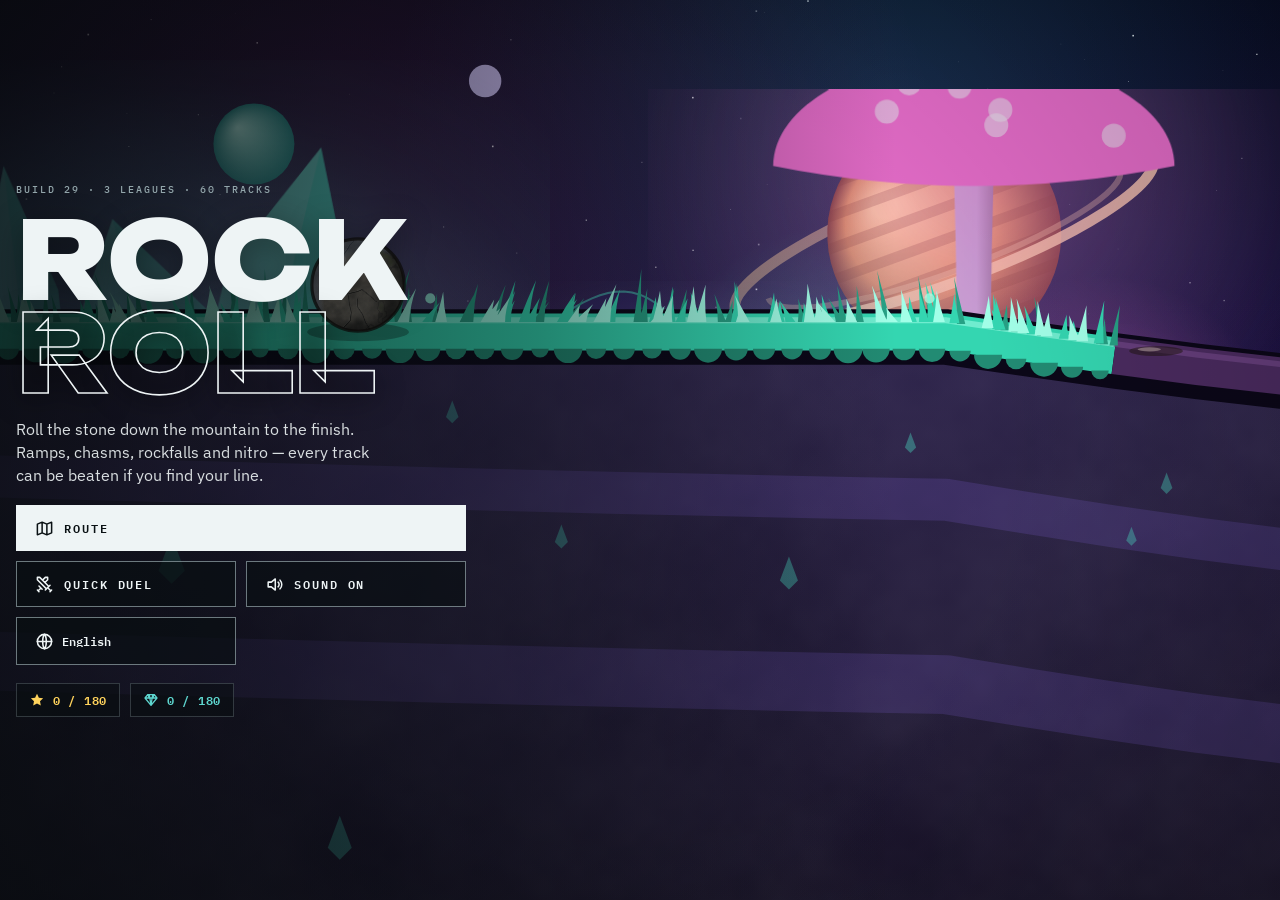
==== commit 24395406: "Build 29 Co-Authored-By: Claude Opus 5.5 <noreply@anthropic.com> Claude-Session: https://claude.ai/c" ====
--- a/index.html
+++ b/index.html
@@ -1,8 +1,2426 @@
 <!doctype html>
-<html lang="ru"><head><meta charset="utf-8">
+<html lang="ru">
+<head>
+<meta charset="utf-8">
 <meta name="viewport" content="width=device-width,initial-scale=1,maximum-scale=1,user-scalable=no,viewport-fit=cover">
-<meta name="apple-mobile-web-app-capable" content="yes"><meta name="mobile-web-app-capable" content="yes"><meta name="apple-mobile-web-app-status-bar-style" content="black-translucent"><meta name="apple-mobile-web-app-title" content="Rock Roll"><link rel="apple-touch-icon" href="icon-180.png"><link rel="manifest" href="manifest.json">
-<title>Rock Roll</title><style>html,body{margin:0;height:100%;background:#0a0f12;color:#93a6ab;font:14px system-ui;display:grid;place-items:center}</style></head>
-<body>Загрузка…<script>
-fetch('g.html?t='+Date.now(),{cache:'no-store'}).then(r=>r.text()).then(t=>{t=t.replace('<title>Rock Roll</title>','<title>Rock Roll</title><meta name="apple-mobile-web-app-capable" content="yes"><meta name="apple-mobile-web-app-status-bar-style" content="black-translucent"><link rel="apple-touch-icon" href="icon-180.png"><link rel="manifest" href="manifest.json">');document.open();document.write(t);document.close()}).catch(()=>{location.href='g.html'});
-</script></body></html>
+<style>:root{color-scheme:dark}html,body{margin:0}</style>
+<title>Rock Roll</title>
+<meta name="claude:viewport-fit-sides" content="cover">
+<link rel="stylesheet" href="fonts/fonts.css">
+<style>
+/* Layout: full-bleed cartoon world on canvas; holographic HUD panels with icons float above; menus are overlay screens */
+:root{
+ --bg:#0a0f12; --panel:rgba(9,14,18,.78); --panel-2:rgba(16,24,30,.94); --panel-hi:rgba(28,40,48,.9);
+ --line:rgba(206,228,232,.2); --line-2:rgba(206,228,232,.5);
+ --fg:#eef4f5; --dim:#93a6ab; --accent:#5ed6cf; --accent-ink:#031416; --warm:#ffb04a; --warm-2:#ff6a3a; --bad:#ff7a66; --gold:#ffd35c;
+ --display:"Unbounded","Arial Black",system-ui,sans-serif;
+ --body:"IBM Plex Sans",system-ui,-apple-system,"Segoe UI",sans-serif;
+ --mono:"IBM Plex Mono",ui-monospace,Menlo,Consolas,monospace;
+ --st:env(safe-area-inset-top,0px); --sb:env(safe-area-inset-bottom,0px);
+ --sl:max(16px,env(safe-area-inset-left,0px)); --sr:max(16px,env(safe-area-inset-right,0px));
+ color-scheme:dark;
+}
+html,body{height:100%}
+body{background:var(--bg);color:var(--fg);font-family:var(--body);overflow:hidden;overscroll-behavior:none;-webkit-user-select:none;user-select:none;-webkit-touch-callout:none;-webkit-tap-highlight-color:transparent}
+#app{position:fixed;inset:0;overflow:hidden}
+#cv{position:absolute;inset:0;width:100%;height:100%;display:block;touch-action:none}
+button{font:inherit;color:inherit;background:none;border:0;cursor:pointer;padding:0}
+button:focus-visible,input:focus-visible,[role=button]:focus-visible{outline:2px solid var(--accent);outline-offset:2px}
+[hidden]{display:none!important}
+.ic{width:18px;height:18px;flex:none;fill:none;stroke:currentColor;stroke-width:1.9;stroke-linecap:round;stroke-linejoin:round;vertical-align:middle}
+.ic.f{fill:currentColor;stroke:none}
+
+.eyebrow{display:flex;align-items:center;gap:6px;font:500 10px/1.3 var(--mono);letter-spacing:.2em;text-transform:uppercase;color:var(--dim)}
+.eyebrow .ic{width:14px;height:14px}
+.panel{position:relative;background:linear-gradient(180deg,rgba(22,32,40,.86),var(--panel));border:1px solid var(--line);-webkit-backdrop-filter:blur(12px);backdrop-filter:blur(12px);box-shadow:0 10px 30px rgba(0,0,0,.25)}
+.panel::before,.panel::after{content:"";position:absolute;width:10px;height:10px;border:2px solid var(--accent);pointer-events:none}
+.panel::before{top:-1px;left:-1px;border-right:0;border-bottom:0}
+.panel::after{bottom:-1px;right:-1px;border-left:0;border-top:0}
+.btn{display:inline-flex;align-items:center;justify-content:center;gap:10px;min-height:46px;padding:0 18px;font:600 12px/1 var(--mono);letter-spacing:.16em;text-transform:uppercase;border:1px solid var(--line-2);background:rgba(9,14,18,.66);color:var(--fg);transition:border-color .15s,background .15s,transform .1s}
+.btn:hover{border-color:var(--accent);background:rgba(20,30,36,.8)}
+.btn:active{transform:translateY(1px)}
+.btn.pri{background:var(--fg);color:#0a1114;border-color:var(--fg)}
+.btn.pri:hover{background:#fff}
+.btn.acc{background:var(--accent);color:var(--accent-ink);border-color:var(--accent)}
+.btn.sm{min-height:38px;padding:0 14px;font-size:11px}
+.btn .ic{width:19px;height:19px}
+.screen{position:absolute;inset:0;padding-top:calc(var(--st) + 14px);padding-bottom:calc(var(--sb) + 14px);padding-left:var(--sl);padding-right:var(--sr);overflow:auto}
+.num{font-family:var(--mono);font-variant-numeric:tabular-nums}
+.pill{display:inline-flex;align-items:center;gap:8px;padding:6px 12px;border:1px solid var(--line);background:rgba(9,14,18,.6);font:600 12px var(--mono);letter-spacing:.06em}
+.pill .ic{width:16px;height:16px}
+.pill.gold{color:var(--gold)}.pill.teal{color:var(--accent)}
+.dot{width:8px;height:8px;border-radius:50%;background:#7affb2;box-shadow:0 0 0 0 rgba(122,255,178,.6);animation:ping 1.8s infinite}
+@keyframes ping{0%{box-shadow:0 0 0 0 rgba(122,255,178,.55)}70%{box-shadow:0 0 0 8px rgba(122,255,178,0)}100%{box-shadow:0 0 0 0 rgba(122,255,178,0)}}
+
+/* title */
+#scrTitle{display:flex;flex-direction:column;justify-content:center;gap:18px;background:linear-gradient(90deg,rgba(6,10,12,.78) 0%,rgba(6,10,12,.4) 42%,rgba(6,10,12,0) 70%)}
+.logo{margin:0;font-family:var(--display);font-weight:800;font-size:clamp(42px,9vw,108px);line-height:.86;letter-spacing:-.01em;text-shadow:0 6px 30px rgba(0,0,0,.35)}
+.logo span{display:block;color:transparent;-webkit-text-stroke:1.6px var(--fg)}
+.tag{margin:0;font-size:16px;line-height:1.45;color:var(--fg);max-width:36ch;opacity:.9}
+.stack{display:grid;grid-template-columns:repeat(2,minmax(0,220px));gap:10px}
+.stack .btn{justify-content:flex-start}
+.stack .btn.pri{grid-column:1/-1}
+.tline{display:flex;gap:10px;align-items:center;flex-wrap:wrap}
+
+/* map */
+#scrMap{display:flex;flex-direction:column;gap:12px;background:rgba(6,10,12,.66)}
+.topbar{display:flex;align-items:center;justify-content:space-between;gap:12px;flex-wrap:wrap}
+.topbar h2{margin:0;font:700 18px var(--display);letter-spacing:.02em}
+.topbar .tl{display:flex;gap:8px;flex-wrap:wrap}
+#route{position:relative;flex:1;min-height:260px;padding:10px}
+#route svg{width:100%;height:100%;display:block;overflow:visible}
+.node{cursor:pointer}
+.node .dia{fill:rgba(12,18,22,.92);stroke:var(--line-2);stroke-width:2;transition:stroke .15s}
+.node .num{fill:var(--fg);font:600 21px var(--mono);text-anchor:middle;dominant-baseline:central}
+.node .st{fill:var(--gold);font:600 15px var(--mono);text-anchor:middle;letter-spacing:2px}
+.node .nz{color:var(--warm);fill:none;stroke:var(--warm);stroke-width:2}
+.node.done .dia{stroke:var(--accent);fill:rgba(16,40,42,.92)}
+.node.cur .dia{stroke:var(--gold);stroke-width:3}
+.node.cur .ring{stroke:var(--gold);fill:none;stroke-width:1.5;animation:pulse 1.6s ease-out infinite;transform-box:fill-box;transform-origin:center}
+.node.locked{cursor:default}
+.node.locked .dia{stroke:rgba(206,228,232,.14);fill:rgba(8,13,16,.6)}
+.node.locked .num{fill:rgba(206,228,232,.3)}
+.node.locked .nz{opacity:.35}
+.node:not(.locked):hover .dia{stroke:var(--fg)}
+@keyframes pulse{0%{opacity:.9;transform:scale(1)}100%{opacity:0;transform:scale(1.7)}}
+
+/* prep */
+#scrPrep{display:grid;grid-template-columns:minmax(270px,360px) minmax(0,1fr);grid-template-rows:minmax(0,1fr) auto;gap:14px;background:rgba(6,10,12,.6)}
+.lvl{padding:16px;display:flex;flex-direction:column;gap:12px;min-width:0;overflow:auto}
+.lvl h2{margin:0;font:700 clamp(20px,3vw,28px)/1.05 var(--display);text-wrap:balance}
+.badges{display:flex;gap:6px;flex-wrap:wrap}
+.badge{display:inline-flex;align-items:center;gap:6px;padding:4px 9px;font:600 11px var(--mono);letter-spacing:.04em;border:1px solid var(--line)}
+.badge .ic{width:15px;height:15px}
+.badge.nitrob{color:var(--warm);border-color:rgba(255,176,74,.5)}
+.badge.nitrob.req{background:linear-gradient(90deg,var(--warm-2),var(--warm));color:#1a0a02;border-color:transparent}
+.rows{display:grid;grid-template-columns:auto 1fr;gap:5px 14px;font-size:14px;margin:0}
+.rows dt{color:var(--dim)}.rows dd{margin:0;text-align:right;font-family:var(--mono);font-variant-numeric:tabular-nums}
+.chips{display:flex;flex-wrap:wrap;gap:6px}
+.chip{display:inline-flex;align-items:center;gap:5px;font:500 11px var(--mono);padding:4px 8px;border:1px solid var(--line);color:var(--fg)}
+.chip .ic{width:14px;height:14px}
+.chip.hz{border-color:rgba(255,176,74,.55);color:var(--warm)}
+.goals{display:flex;flex-direction:column;gap:6px}
+.goal{display:grid;grid-template-columns:62px 1fr auto;align-items:center;gap:8px;font-size:13px;color:var(--dim)}
+.goal .gs{display:flex;gap:1px;color:rgba(255,211,92,.35)}
+.goal .gs .ic{width:16px;height:16px}
+.goal.ok{color:var(--fg)}.goal.ok .gs{color:var(--gold)}
+.goal>.ic{color:var(--accent)}
+.goal .gs .ic:not(.f){color:var(--accent)}
+.mode{display:grid;grid-template-columns:repeat(3,1fr);border:1px solid var(--line)}
+.mode button{min-height:42px;display:flex;align-items:center;justify-content:center;gap:6px;font:600 10.5px var(--mono);letter-spacing:.1em;text-transform:uppercase;color:var(--dim)}
+.mode button .ic{width:16px;height:16px}
+.mode button[aria-pressed="true"]{background:var(--accent);color:var(--accent-ink)}
+.mode button:disabled{opacity:.35;cursor:not-allowed}
+.board{display:flex;flex-direction:column;gap:6px}
+.lb{list-style:none;margin:0;padding:0;display:flex;flex-direction:column;gap:2px}
+.lb li{display:grid;grid-template-columns:22px 1fr auto 52px;gap:8px;align-items:center;padding:5px 8px;background:rgba(255,255,255,.03);font-size:13px}
+.lb li b{font:700 12px var(--mono);color:var(--dim)}
+.lb li:first-child b{color:var(--gold)}
+.lb li.me{background:rgba(94,214,207,.12)}
+.lb .nm{white-space:nowrap;overflow:hidden;text-overflow:ellipsis}
+.lb .num{font-size:12px;color:var(--dim);display:flex;align-items:center;gap:4px}
+.lb .num .ic{width:13px;height:13px;color:var(--accent)}
+.lb .sc{color:var(--fg);justify-content:flex-end}
+.cargo{display:flex;flex-direction:column;gap:10px;min-width:0}
+.cards{display:flex;gap:12px;overflow-x:auto;padding:4px 2px 10px;scroll-snap-type:x mandatory}
+.card{flex:0 0 210px;scroll-snap-align:start;text-align:left;padding:14px;display:flex;flex-direction:column;gap:8px;border:1px solid var(--line);background:linear-gradient(180deg,var(--panel-hi),var(--panel-2));position:relative;transition:border-color .15s,transform .15s}
+.card:hover{transform:translateY(-2px)}
+.card[aria-pressed="true"]{border-color:var(--accent);box-shadow:0 0 0 1px var(--accent),0 0 28px rgba(94,214,207,.2)}
+.card[aria-pressed="true"]::after{content:var(--sel-label,"ВЫБРАН");position:absolute;top:10px;right:10px;font:600 9px var(--mono);letter-spacing:.2em;color:var(--accent-ink);background:var(--accent);padding:3px 6px}
+.card img{width:104px;height:104px;align-self:center}
+.card .code{font:500 10px var(--mono);letter-spacing:.2em;color:var(--dim)}
+.card .nm{font:700 15px var(--display);margin-top:-4px}
+.stat{display:grid;grid-template-columns:16px 76px 1fr;align-items:center;gap:6px;font:500 9px var(--mono);letter-spacing:.12em;color:var(--dim);text-transform:uppercase}
+.stat .ic{width:15px;height:15px;color:var(--accent)}
+.segs{display:grid;grid-template-columns:repeat(10,1fr);gap:2px}
+.segs i{height:6px;background:rgba(206,228,232,.12)}
+.segs i.on{background:var(--accent)}
+.card.locked{cursor:not-allowed}
+.card.locked img{filter:grayscale(1) brightness(.45)}
+.card.locked .nm,.card.locked .stat{opacity:.5}
+.lock{display:flex;align-items:center;gap:6px;font:600 11px var(--mono);color:var(--gold)}
+.actions{grid-column:1/-1;display:flex;justify-content:space-between;gap:10px;flex-wrap:wrap;position:sticky;bottom:calc(-14px - var(--sb));z-index:3;margin:0 calc(-1*var(--sr)) 0 calc(-1*var(--sl));padding:14px var(--sr) calc(var(--sb) + 14px) var(--sl);background:linear-gradient(180deg,rgba(6,10,12,0),rgba(6,10,12,.92) 35%)}
+.actions .btn{flex:1 1 0;min-height:52px}
+.sheet .btns{position:sticky;bottom:0;padding-top:6px;background:var(--panel-2)}
+
+/* hud */
+#hud{position:absolute;inset:0;pointer-events:none}
+#hud>*{pointer-events:auto}
+.hud-top{position:absolute;top:calc(var(--st) + 10px);left:var(--sl);right:var(--sr);display:grid;grid-template-columns:minmax(0,1fr) auto minmax(0,1fr);align-items:start;gap:10px}
+.lvtag{padding:8px 12px;display:flex;flex-direction:column;gap:3px;justify-self:start;max-width:100%;min-width:0}
+.lvtag>*{max-width:100%}.lvtag{overflow:hidden}
+.lvtag b{font:700 13px var(--display);white-space:nowrap;overflow:hidden;text-overflow:ellipsis}
+.vs{display:flex;align-items:center;gap:6px;font:600 11px var(--mono);color:#ff8a5c;white-space:nowrap;overflow:hidden;text-overflow:ellipsis}
+.vs .ic{width:14px;height:14px}
+.prog{padding:8px 14px 10px;display:flex;flex-direction:column;gap:6px;width:min(440px,42vw)}
+.prow{display:flex;align-items:baseline;justify-content:space-between;gap:12px}
+.pct{font:800 28px/1 var(--display);font-variant-numeric:tabular-nums}
+.pct small{font:500 10px var(--mono);letter-spacing:.2em;color:var(--dim);margin-left:8px;vertical-align:middle}
+.sub{display:flex;gap:10px;font:500 12px var(--mono);color:var(--dim);font-variant-numeric:tabular-nums;white-space:nowrap}
+.sub span{display:inline-flex;align-items:center;gap:4px}
+.sub .ic{width:14px;height:14px}
+.sub .g{color:var(--accent)}
+.track{position:relative;height:8px;background:rgba(206,228,232,.12)}
+.track u{position:absolute;left:0;top:0;bottom:0;background:linear-gradient(90deg,var(--accent),#a8fff6);width:0}
+.track .gm{position:absolute;top:50%;transform:translate(-50%,-50%);color:#b8fff6;display:grid}
+.track .gm .ic{width:14px;height:14px;fill:#0e2a2a}
+.track .half{position:absolute;top:-4px;width:2px;height:16px;background:var(--gold);transform:translateX(-1px)}
+.track .opp{position:absolute;top:-6px;width:10px;height:20px;transform:translateX(-5px);background:#ff8a5c;clip-path:polygon(50% 0,100% 30%,100% 100%,0 100%,0 30%)}
+.track::after{content:"";position:absolute;right:-2px;top:-5px;width:4px;height:18px;background:repeating-linear-gradient(0deg,#fff 0 3px,#111 3px 6px)}
+.right{display:flex;gap:8px;align-items:flex-start;justify-self:end}
+.live{display:flex;align-items:center;gap:6px;padding:0 10px;height:44px;font:600 11px var(--mono);color:#7affb2}
+.hbtn{width:44px;height:44px;display:grid;place-items:center}
+.aim{position:absolute;left:var(--sl);bottom:calc(var(--sb) + 14px);padding:10px 14px;display:flex;flex-direction:column;gap:6px;width:min(280px,calc(100% - 32px))}
+.aim .prow b{font:600 12px var(--mono);color:var(--fg)}
+.aim input{width:100%;accent-color:var(--accent);height:28px}
+.ticks{display:flex;justify-content:space-between;font:500 9px var(--mono);letter-spacing:.14em;color:var(--dim)}
+.hint{position:absolute;left:50%;top:40%;transform:translateX(-50%);display:flex;align-items:center;gap:10px;padding:10px 16px;font:600 12px var(--mono);letter-spacing:.12em;text-transform:uppercase;white-space:nowrap;pointer-events:none}
+.hint .ic{width:20px;height:20px;color:var(--accent)}
+.pads{position:absolute;bottom:calc(var(--sb) + 14px);left:var(--sl);right:var(--sr);display:flex;justify-content:space-between;align-items:flex-end;pointer-events:none}
+.pad{pointer-events:auto;width:70px;height:70px;touch-action:none;display:grid;place-items:center}
+.pad .ic{width:26px;height:26px}
+.pad{width:84px;height:84px;grid-template-rows:1fr auto auto;padding:10px 8px 8px;gap:4px}
+.pad span{font:600 10px var(--mono);letter-spacing:.12em;text-transform:uppercase}
+.pad .en{display:block;width:100%;height:4px;background:rgba(206,228,232,.15)}
+.pad .en u{display:block;height:100%;width:calc(var(--e,1)*100%);background:var(--accent)}
+.pad.on .en u{background:var(--accent-ink)}
+.pad.out{opacity:.45}
+.pad.on{background:var(--accent);color:var(--accent-ink)}
+.nitro{--f:1;position:absolute;right:calc(var(--sr) + 100px);bottom:calc(var(--sb) + 14px);width:96px;height:96px;border-radius:50%;display:grid;place-items:center;touch-action:none;
+ background:radial-gradient(circle at 50% 40%,#ffcf6a,#ff6a3a 70%);color:#2a0c02;box-shadow:0 0 0 4px rgba(9,14,18,.75),0 8px 26px rgba(255,106,58,.45)}
+.nitro::before{content:"";position:absolute;inset:-9px;border-radius:50%;background:conic-gradient(#ffd35c calc(var(--f)*360deg),rgba(255,255,255,.12) 0);-webkit-mask:radial-gradient(circle,transparent 54px,#000 55px);mask:radial-gradient(circle,transparent 54px,#000 55px)}
+.nitro span{display:flex;flex-direction:column;align-items:center;font:800 10px var(--mono);letter-spacing:.14em}
+.nitro .ic{width:30px;height:30px;fill:#2a0c02;stroke:none}
+.nitro.on{transform:scale(.94);box-shadow:0 0 0 4px rgba(9,14,18,.75),0 0 40px rgba(255,180,60,.9)}
+.nitro.empty{filter:grayscale(1) brightness(.6)}
+.keys{position:absolute;right:var(--sr);bottom:calc(var(--sb) + 14px);padding:8px 14px;font:500 11px var(--mono);letter-spacing:.08em;color:var(--dim);white-space:nowrap}
+.keys b{color:var(--fg);font-weight:600}
+@media (pointer:coarse){.keys{display:none}}
+@media (pointer:coarse){
+ .nitro{right:var(--sr);bottom:calc(var(--sb) + 14px + 84px + 10px);width:84px;height:84px;border-radius:0;flex-direction:column;
+  background:linear-gradient(180deg,#ffb04a,#ff6a3a);box-shadow:0 0 0 1px rgba(255,211,92,.6),0 6px 20px rgba(255,106,58,.35)}
+ .nitro::before{display:none}
+ .nitro::after{content:"";position:absolute;left:8px;right:8px;bottom:8px;height:4px;background:linear-gradient(90deg,#2a0c02 calc(var(--f)*100%),rgba(42,12,2,.25) 0)}
+ .nitro span{margin-bottom:6px}
+ .nitro .ic{width:26px;height:26px}
+ .nitro.on{transform:scale(.96);box-shadow:0 0 0 2px #ffd35c,0 0 30px rgba(255,180,60,.8)}
+}
+@media (pointer:fine){.pads{display:none}.nitro{right:var(--sr);bottom:calc(var(--sb) + 64px)}}
+.toast{position:absolute;z-index:5;left:50%;top:calc(var(--st) + 98px);transform:translateX(-50%);display:flex;align-items:center;gap:8px;padding:9px 16px;font:700 12px var(--mono);letter-spacing:.12em;text-transform:uppercase;color:var(--gold);pointer-events:none;white-space:nowrap}
+.toast .ic{width:18px;height:18px}
+.toast.pop{animation:pop .35s cubic-bezier(.2,1.6,.4,1)}
+@keyframes pop{from{transform:translateX(-50%) scale(.7);opacity:0}to{transform:translateX(-50%) scale(1);opacity:1}}
+
+/* help */
+.steps{list-style:none;margin:0;padding:0;display:flex;flex-direction:column;gap:12px}
+.steps li{display:grid;grid-template-columns:40px 1fr;gap:12px;align-items:start}
+.steps .si{width:40px;height:40px;display:grid;place-items:center;border:1px solid var(--line-2);color:var(--accent)}
+.steps .si .ic{width:22px;height:22px}
+.steps .si.w{color:var(--warm);border-color:rgba(255,176,74,.5)}
+.steps b{display:block;font:700 14px var(--display);margin-bottom:3px}
+.steps p{margin:0;font-size:14px;line-height:1.4;color:var(--dim)}
+#scrHelp{overflow:hidden;overscroll-behavior:none}
+#scrHelp .sheet{width:min(620px,100%);max-height:100%;display:flex;flex-direction:column;gap:12px;overflow:hidden}
+#scrHelp .steps{flex:1 1 auto;min-height:0;overflow-y:auto;overflow-x:hidden;overscroll-behavior:contain;-webkit-overflow-scrolling:touch;touch-action:pan-y}
+#scrHelp h2{font-size:clamp(18px,4vw,24px)}
+@media (max-height:520px){#scrHelp .sheet{padding:12px 16px;gap:8px;width:min(760px,100%)}#scrHelp h2{font-size:17px}#scrHelp .steps{display:grid;grid-template-columns:1fr 1fr;gap:8px 18px}#scrHelp .steps b{font-size:12.5px;margin-bottom:1px}#scrHelp .steps p{font-size:12px;line-height:1.3}#scrHelp .btn{min-height:40px}.steps li{grid-template-columns:32px 1fr;gap:8px}.steps .si{width:32px;height:32px}}
+.qbtn{width:26px;height:26px;display:grid;place-items:center;border:1px solid var(--line-2);border-radius:50%;font:700 13px var(--mono);color:var(--accent)}
+.rot{position:absolute;inset:0;z-index:6;display:flex;flex-direction:column;align-items:center;justify-content:center;gap:16px;padding:24px;text-align:center;background:rgba(5,8,10,.88)}
+.rot svg{width:72px;height:72px;color:var(--accent);animation:tilt 1.8s ease-in-out infinite}
+@keyframes tilt{0%,30%{transform:rotate(0)}60%,100%{transform:rotate(-90deg)}}
+.rot b{font:800 20px var(--display)}.rot p{margin:0;color:var(--dim);max-width:30ch}
+
+/* leagues & bosses */
+.lgsw{display:flex;align-items:center;gap:10px;flex:1;justify-content:center;min-width:0}
+.lgsw .hbtn{width:42px;height:42px}
+.lgsw .hbtn:disabled{opacity:.3;cursor:default}
+.lgt{display:flex;flex-direction:column;align-items:center;gap:2px;text-align:center;min-width:0}
+.lgt h2{margin:0;font:700 clamp(15px,2.6vw,20px) var(--display);white-space:nowrap}
+.lglock{position:absolute;left:50%;top:55%;transform:translate(-50%,-50%);display:flex;align-items:center;gap:10px;padding:14px 18px;font:600 13px var(--mono);letter-spacing:.06em;color:var(--gold);max-width:calc(100% - 40px);text-align:left;z-index:2}
+.node.boss .dia{stroke:#ff8a5c;stroke-width:3;fill:rgba(40,14,10,.92)}
+.node.boss .bring{fill:none;stroke:#ff8a5c;stroke-width:1.5;stroke-dasharray:4 5}
+.node.boss .crown{color:#ffd35c;stroke:#ffd35c;fill:none;stroke-width:2}
+.node.boss .bn{fill:#ffb08a;font:700 13px var(--display);text-anchor:middle;letter-spacing:.04em}
+.node.boss.done .dia{stroke:var(--gold);fill:rgba(50,40,10,.92)}
+.node.boss.locked .dia{stroke:rgba(255,138,92,.25)}
+.bossbox{display:grid;grid-template-columns:84px 1fr;gap:12px;align-items:start;padding:10px;border:1px solid rgba(255,138,92,.45);background:rgba(40,12,8,.45)}
+.bossbox canvas{width:84px;height:84px;display:block}
+.bossbox b{font:700 15px var(--display);color:#ffb08a}
+.bossbox p{margin:4px 0 0;font-size:13px;line-height:1.4;color:var(--fg);opacity:.85}
+.bossbox p.rule{color:var(--gold);opacity:1;font-size:12.5px}
+.track .opp.lava{background:#ff5a2a}.track .opp.void{background:#b06aff}.track .opp.golem{background:#ffb04a}
+.jumpb{position:absolute;left:var(--sl);bottom:calc(var(--sb) + 14px + 84px + 10px);width:84px;height:84px;display:grid;place-items:center;grid-template-rows:1fr auto auto;padding:10px 8px 8px;gap:4px;touch-action:none;color:#9ad8ff;border-color:rgba(122,200,255,.6)}
+.jumpb span{font:600 10px var(--mono);letter-spacing:.12em;text-transform:uppercase}
+.jumpb .ic{width:26px;height:26px}
+.jd{display:flex;gap:5px;justify-content:center}.jd b{width:9px;height:9px;border-radius:50%;background:#7ac8ff}.jd b.off{background:rgba(206,228,232,.18)}
+.jumpb.on{background:#7ac8ff;color:#04121c}.jumpb.out{opacity:.4}
+@media (pointer:fine){.jumpb{bottom:calc(var(--sb) + 64px)}}
+@media (max-width:760px){.lgt h2{font-size:14px}.topbar h2{font-size:15px}}
+/* overlays */
+.center{display:flex;align-items:safe center;justify-content:center;background:rgba(5,8,10,.5)}
+.sheet{width:min(500px,100%);padding:20px;display:flex;flex-direction:column;gap:14px}
+.sheet h2{margin:0;font:800 clamp(22px,4vw,30px)/1.05 var(--display);text-wrap:balance}
+.sheet h2.ok{color:var(--fg)}.sheet h2.fail{color:var(--bad)}
+.rhead{display:flex;align-items:center;gap:16px}
+.ring{--p:0;flex:none;width:84px;height:84px;border-radius:50%;display:grid;place-items:center;background:conic-gradient(var(--accent) calc(var(--p)*360deg),rgba(255,255,255,.1) 0)}
+.ring b{width:68px;height:68px;border-radius:50%;background:var(--panel-2);display:grid;place-items:center;font:800 18px var(--display)}
+.bigstars{display:flex;gap:8px}
+.bs{color:rgba(255,211,92,.18);display:grid;transition:color .3s,transform .3s}
+.bs .ic{width:40px;height:40px}
+.bs.on{color:var(--gold);transform:scale(1.12)}
+.duel{display:flex;align-items:center;gap:10px;padding:10px 12px;border:1px solid var(--line);font:600 12px var(--mono);letter-spacing:.06em}
+.duel span:last-child{margin-left:auto}
+.duel.win{border-color:var(--accent);color:var(--accent)}.duel.lose{border-color:var(--bad);color:var(--bad)}
+.rec{font:700 10px var(--mono);letter-spacing:.2em;color:#1a1204;background:var(--gold);padding:3px 7px;align-self:flex-start}
+.rgrid{display:grid;grid-template-columns:repeat(3,1fr);gap:8px}
+.rgrid div{display:grid;grid-template-columns:auto 1fr;grid-template-rows:auto auto;column-gap:8px;padding:8px 10px;background:rgba(255,255,255,.04)}
+.rgrid .ic{grid-row:1/3;align-self:center;color:var(--accent);width:20px;height:20px}
+.rgrid b{font-size:15px}
+.rgrid span{font:500 10px var(--mono);letter-spacing:.08em;color:var(--dim);text-transform:uppercase}
+.tip{font-size:13px;color:var(--dim)}
+.net{display:flex;align-items:center;gap:6px;font:600 11px var(--mono);color:#7affb2}
+.btns{display:flex;flex-wrap:wrap;gap:8px}
+.btns .btn{flex:1 1 auto}
+
+@media (max-width:760px){
+ #scrPrep{grid-template-columns:1fr;grid-template-rows:auto auto auto}
+ .lvl{overflow:visible}
+ .prog{width:min(300px,52vw)}.pct{font-size:22px}.lvtag{display:none}.hud-top{grid-template-columns:1fr auto}
+}
+@media (max-height:520px){
+ .aim{left:auto;right:var(--sr);width:220px;padding:6px 10px;gap:2px}.aim input{height:22px}.aim .ticks{font-size:8px}
+ .prog{width:min(300px,32vw);padding:5px 10px 7px;gap:4px}.pct{font-size:18px}.pct small{display:none}.sub{font-size:11px;gap:7px}.sub .ic{width:12px;height:12px}.track{height:5px}
+ .lvtag{padding:5px 10px}.lvtag b{font-size:11px}.hbtn{width:38px;height:38px}.live{height:38px}
+ .sheet{padding:14px;gap:9px;width:min(620px,100%)}.rgrid{grid-template-columns:repeat(6,1fr)}.rgrid div{grid-template-columns:1fr;text-align:center}.rgrid .ic{grid-row:auto;justify-self:center}
+ .ring{width:64px;height:64px}.ring b{width:52px;height:52px;font-size:14px}.bs .ic{width:30px;height:30px}
+ .lvl{padding:12px;gap:8px}.lvl h2{font-size:20px}.card{flex-basis:180px;padding:10px;gap:6px}.card img{width:70px;height:70px}
+ .logo{font-size:clamp(34px,7vw,64px)}#scrTitle{gap:12px}.tag{font-size:14px}
+ .nitro{width:82px;height:82px}.nitro::before{-webkit-mask:radial-gradient(circle,transparent 47px,#000 48px);mask:radial-gradient(circle,transparent 47px,#000 48px)}
+}
+@media (max-width:520px){.stack{grid-template-columns:1fr}}
+/* landscape phone: title in two columns so everything fits without scrolling */
+@media (orientation:landscape) and (max-height:520px){
+ #scrTitle{display:grid;grid-template-columns:minmax(0,1fr) minmax(0,360px);grid-template-rows:auto auto auto 1fr auto;column-gap:28px;row-gap:10px;align-content:center}
+ #scrTitle>.tline:first-child{grid-column:1/-1}
+ #scrTitle .logo{grid-column:1;font-size:clamp(34px,8.5vh,72px)}
+ #scrTitle .tag{grid-column:1;font-size:13px;margin:0;max-width:44ch}
+ #scrTitle .stack{grid-column:2;grid-row:2/5;grid-template-columns:1fr 1fr;align-self:center}
+ #scrTitle .stack .btn{min-height:44px;padding:8px 12px;font-size:12px}
+ #scrTitle>.tline:last-child{grid-column:1;grid-row:4;align-self:start}
+}
+@media (prefers-reduced-motion:reduce){.node.cur .ring,.dot{animation:none}.toast.pop{animation:none}}
+.langbtn{position:relative;gap:6px}.langbtn select{appearance:none;-webkit-appearance:none;background:transparent;border:0;color:inherit;font:inherit;padding:0 2px;cursor:pointer}.langbtn select option{color:#000}
+</style>
+</head>
+<body>
+<svg width="0" height="0" style="position:absolute" aria-hidden="true">
+ <defs>
+  <symbol id="i-map" viewBox="0 0 24 24"><path d="M3 6.5l6-2.5 6 2.5 6-2.5v13.5l-6 2.5-6-2.5-6 2.5z M9 4v13.5 M15 6.5V20"/></symbol>
+  <symbol id="i-duel" viewBox="0 0 24 24"><path d="M14.5 17.5L3 6V3h3l11.5 11.5 M13 19l6-6 M16 16l4 4 M19 21l2-2 M9.5 6.5L13 3h3v3l-3.5 3.5 M5 14l4 4 M7 17l-3 3 M3 19l2 2"/></symbol>
+  <symbol id="i-globe" viewBox="0 0 24 24"><circle cx="12" cy="12" r="9"/><path d="M3 12h18 M12 3c3 3.5 3 14.5 0 18 M12 3c-3 3.5-3 14.5 0 18"/></symbol>
+  <symbol id="i-trophy" viewBox="0 0 24 24"><path d="M8 4h8v5a4 4 0 0 1-8 0z M8 6H5a3 3 0 0 0 3 4 M16 6h3a3 3 0 0 1-3 4 M12 13v4 M8 20h8 M10 17h4v3h-4z"/></symbol>
+  <symbol id="i-sound" viewBox="0 0 24 24"><path d="M4 9h4l5-4v14l-5-4H4z M16.5 9a4 4 0 0 1 0 6 M19 6.5a8 8 0 0 1 0 11"/></symbol>
+  <symbol id="i-mute" viewBox="0 0 24 24"><path d="M4 9h4l5-4v14l-5-4H4z M17 9.5l4 5 M21 9.5l-4 5"/></symbol>
+  <symbol id="i-pause" viewBox="0 0 24 24"><path d="M8 5v14 M16 5v14"/></symbol>
+  <symbol id="i-play" viewBox="0 0 24 24"><path d="M7 5l12 7-12 7z"/></symbol>
+  <symbol id="i-restart" viewBox="0 0 24 24"><path d="M4.5 13a7.5 7.5 0 1 0 2.2-6.3 M4 4v4.5h4.5"/></symbol>
+  <symbol id="i-next" viewBox="0 0 24 24"><path d="M5 12h14 M13 6l6 6-6 6"/></symbol>
+  <symbol id="i-back" viewBox="0 0 24 24"><path d="M19 12H5 M11 6l-6 6 6 6"/></symbol>
+  <symbol id="i-left" viewBox="0 0 24 24"><path d="M15 5l-7 7 7 7"/></symbol>
+  <symbol id="i-right" viewBox="0 0 24 24"><path d="M9 5l7 7-7 7"/></symbol>
+  <symbol id="i-flame" viewBox="0 0 24 24"><path d="M12 2.5c.8 3.6 5.5 5.2 5.5 10.5a5.5 5.5 0 0 1-11 0c0-2.8 1.6-4.2 2.3-6 .9 1 1.3 2.1 1.3 3.2 1.4-1.8 2-4.4 1.9-7.7z"/></symbol>
+  <symbol id="i-gem" viewBox="0 0 24 24"><path d="M7 4h10l4 5-9 11L3 9z M3 9h18 M9.5 4L12 20 M14.5 4L12 20 M7 4l2.5 5 M17 4l-2.5 5"/></symbol>
+  <symbol id="i-star" viewBox="0 0 24 24"><path d="M12 2.8l2.8 5.9 6.4.8-4.7 4.4 1.2 6.4L12 17.1l-5.7 3.2 1.2-6.4-4.7-4.4 6.4-.8z"/></symbol>
+  <symbol id="i-crown" viewBox="0 0 24 24"><path d="M3 18h18 M4 16L3 7l5 4 4-6 4 6 5-4-1 9z"/></symbol>
+  <symbol id="i-check" viewBox="0 0 24 24"><path d="M5 12.5l4.5 4.5L19 7.5"/></symbol>
+  <symbol id="i-weight" viewBox="0 0 24 24"><path d="M6 9h12l2 11H4z M9 9a3 3 0 0 1 6 0"/></symbol>
+  <symbol id="i-bounce" viewBox="0 0 24 24"><circle cx="16" cy="6" r="2.6"/><path d="M3 20h18 M4 17c2-7 4-9 5-9s2.5 6 4 6 2-2.5 2.5-4"/></symbol>
+  <symbol id="i-grip" viewBox="0 0 24 24"><circle cx="12" cy="9" r="4.5"/><path d="M3 18h18 M5 18l2 3 M10 18l2 3 M15 18l2 3"/></symbol>
+  <symbol id="i-power" viewBox="0 0 24 24"><path d="M4 19L18 6 M11 6h7v7 M4 13l3 3"/></symbol>
+  <symbol id="i-lock" viewBox="0 0 24 24"><rect x="5" y="11" width="14" height="9" rx="1.5"/><path d="M8 11V8a4 4 0 0 1 8 0v3"/></symbol>
+  <symbol id="i-bot" viewBox="0 0 24 24"><rect x="5" y="8" width="14" height="11" rx="2"/><path d="M12 4v4 M9 13h.01 M15 13h.01 M9.5 16.5h5 M3 12v3 M21 12v3"/><circle cx="12" cy="3.5" r="1"/></symbol>
+  <symbol id="i-user" viewBox="0 0 24 24"><circle cx="12" cy="8" r="4"/><path d="M4 20c1.5-4 4.8-5.5 8-5.5s6.5 1.5 8 5.5"/></symbol>
+  <symbol id="i-flag" viewBox="0 0 24 24"><path d="M5 21V4 M5 4h12l-2.5 4L17 12H5"/></symbol>
+  <symbol id="i-tree" viewBox="0 0 24 24"><path d="M12 3l5 7h-3l4 6H6l4-6H7z M12 16v5"/></symbol>
+  <symbol id="i-speed" viewBox="0 0 24 24"><path d="M4 16a8 8 0 1 1 16 0 M12 16l4-5 M7.5 16h.01 M16.5 16h.01"/></symbol>
+  <symbol id="i-clock" viewBox="0 0 24 24"><circle cx="12" cy="12" r="8.5"/><path d="M12 7.5V12l3 2"/></symbol>
+  <symbol id="i-stone" viewBox="0 0 24 24"><path d="M6 8l5-4 7 2 3 6-3 7-8 1-5-5z M9 9l3 2 4-1"/></symbol>
+  <symbol id="i-sun" viewBox="0 0 24 24"><circle cx="12" cy="12" r="4"/><path d="M12 2.5v2.5 M12 19v2.5 M2.5 12H5 M19 12h2.5 M5.3 5.3l1.8 1.8 M16.9 16.9l1.8 1.8 M5.3 18.7l1.8-1.8 M16.9 7.1l1.8-1.8"/></symbol>
+  <symbol id="i-snow" viewBox="0 0 24 24"><path d="M12 3v18 M4.2 7.5l15.6 9 M4.2 16.5l15.6-9 M9.5 4.5L12 7l2.5-2.5 M9.5 19.5L12 17l2.5 2.5"/></symbol>
+  <symbol id="i-planet" viewBox="0 0 24 24"><circle cx="12" cy="12" r="5.5"/><path d="M5.5 15.5C2 18 2 20 4 20c2.5 0 8-2.8 12.5-7 3.8-3.6 5-7 2.5-7-1 0-2.4.6-4 1.6"/></symbol>
+  <symbol id="i-volcano" viewBox="0 0 24 24"><path d="M3 20l6-10h6l6 10z M10 10l-1-4 M14 10l1-4 M12 7V3"/></symbol>
+  <symbol id="i-jump" viewBox="0 0 24 24"><path d="M3 19h7l8-9 M15 10h3v3 M18 6a2 2 0 1 1 0 .01"/></symbol>
+  <symbol id="i-drop" viewBox="0 0 24 24"><path d="M3 7h7v13h11 M14 10v5 M11.5 12.5L14 15l2.5-2.5"/></symbol>
+  <symbol id="i-gap" viewBox="0 0 24 24"><path d="M2 9h7v11 M22 11h-7v9 M9 9c2-4 6-4 8 0"/></symbol>
+  <symbol id="i-alert" viewBox="0 0 24 24"><path d="M12 3l9.5 17h-19z M12 10v4.5 M12 17.5h.01"/></symbol>
+  <symbol id="i-aim" viewBox="0 0 24 24"><circle cx="12" cy="12" r="7"/><path d="M12 2v4 M12 18v4 M2 12h4 M18 12h4"/><circle cx="12" cy="12" r="1.5"/></symbol>
+ </defs>
+</svg>
+<div id="app">
+ <canvas id="cv" aria-label="Игровое поле"></canvas>
+
+ <section class="screen" id="scrTitle">
+  <div class="tline"><span class="eyebrow" id="buildLbl">сборка 29 · 3 лиги · 60 трасс</span><span class="pill" id="tOnline" hidden><i class="dot"></i><span id="tOnlineN">онлайн</span></span></div>
+  <h1 class="logo">ROCK<span>ROLL</span></h1>
+  <p class="tag">Скати камень с горы до финиша. Трамплины, пропасти, обвалы и нитро — каждая трасса проходима, если найти свою линию.</p>
+  <div class="stack">
+   <button class="btn pri" id="goMap"><svg class="ic"><use href="#i-map"/></svg>Маршрут</button>
+   <button class="btn" id="goDuel"><svg class="ic"><use href="#i-duel"/></svg>Быстрая дуэль</button>
+   <button class="btn" id="tSound"><svg class="ic" id="tSoundI"><use href="#i-sound"/></svg><span id="tSoundL">Звук вкл</span></button>
+   <label class="btn langbtn" aria-label="Language"><svg class="ic" viewBox="0 0 24 24"><circle cx="12" cy="12" r="9" fill="none" stroke="currentColor" stroke-width="2"/><path d="M3 12h18M12 3c3 3 3 15 0 18M12 3c-3 3-3 15 0 18" fill="none" stroke="currentColor" stroke-width="2"/></svg><select id="tLang"></select></label>
+  </div>
+  <div class="tline"><span class="pill gold"><svg class="ic f"><use href="#i-star"/></svg><span id="tStars">0 / 180</span></span><span class="pill teal"><svg class="ic"><use href="#i-gem"/></svg><span id="tGems">0 / 180</span></span><span class="eyebrow" id="tDuel"></span></div>
+ </section>
+
+ <section class="screen" id="scrMap" hidden>
+  <div class="topbar">
+   <button class="btn sm" id="mapBack"><svg class="ic"><use href="#i-back"/></svg>Назад</button>
+   <div class="lgsw"><button class="panel hbtn" id="lgPrev" aria-label="Предыдущая лига"><svg class="ic"><use href="#i-left"/></svg></button><div class="lgt"><span class="eyebrow" id="lgSub">Лига 1 / 3</span><h2 id="lgName">Любительская лига</h2></div><button class="panel hbtn" id="lgNext" aria-label="Следующая лига"><svg class="ic"><use href="#i-right"/></svg></button></div>
+   <div class="tl"><span class="pill gold"><svg class="ic f"><use href="#i-star"/></svg><span id="mStars">0 / 180</span></span><span class="pill teal"><svg class="ic"><use href="#i-gem"/></svg><span id="mGems">0 / 180</span></span></div>
+  </div>
+  <div class="panel" id="route"></div>
+  <div class="panel lglock" id="lgLock" hidden><svg class="ic"><use href="#i-lock"/></svg><span id="lgLockT"></span></div>
+ </section>
+
+ <section class="screen" id="scrPrep" hidden>
+  <div class="panel lvl">
+   <div class="eyebrow" id="pCode">Участок 01</div>
+   <h2 id="pName"></h2>
+   <div class="bossbox" id="pBoss" hidden><canvas id="pBossImg" width="200" height="200"></canvas><div><b id="pBossName"></b><p id="pBossIntro"></p><p class="rule" id="pBossRule"></p></div></div>
+   <div class="badges"><span class="badge" id="pTheme"></span><span class="badge nitrob" id="pNitro" hidden></span></div>
+   <dl class="rows" id="pRows"></dl>
+   <div class="chips" id="pTags"></div>
+   <div class="goals" id="pGoals"></div>
+   <div class="mode" role="group" aria-label="Режим"><button id="mSolo" aria-pressed="true"><svg class="ic"><use href="#i-play"/></svg>Один</button><button id="mPlayer" aria-pressed="false"><svg class="ic"><use href="#i-user"/></svg>Игрок</button><button id="mBot" aria-pressed="false"><svg class="ic"><use href="#i-bot"/></svg>Бот</button></div>
+   <div class="board" id="board"></div>
+  </div>
+  <div class="cargo">
+   <div class="eyebrow"><svg class="ic"><use href="#i-stone"/></svg>Выбор камня</div>
+   <div class="cards" id="cards"></div>
+  </div>
+  <div class="actions">
+   <button class="btn" id="prepBack"><svg class="ic"><use href="#i-map"/></svg>Маршрут</button>
+   <button class="btn acc" id="prepGo">В путь<svg class="ic"><use href="#i-next"/></svg></button>
+  </div>
+ </section>
+
+ <div id="hud" hidden>
+  <div class="hud-top">
+   <div class="panel lvtag"><span class="eyebrow" id="hCode">Участок 01</span><b id="hName"></b><span class="vs" id="hVs" hidden></span></div>
+   <div class="panel prog">
+    <div class="prow"><span class="pct"><span id="hPct">0%</span><small>пройдено</small></span>
+     <span class="sub"><span><svg class="ic"><use href="#i-speed"/></svg><b id="hSpeed">0</b></span><span><svg class="ic"><use href="#i-tree"/></svg><b id="hTrees">0</b></span><span class="g"><svg class="ic"><use href="#i-gem"/></svg><b id="hGems">0/3</b></span></span></div>
+    <div class="track"><u id="hFill"></u><span id="hMarks"></span><i class="opp" id="hOpp" hidden></i></div>
+   </div>
+   <div class="right">
+    <span class="panel live" id="hLive" hidden><i class="dot"></i><span id="hLiveN">0</span></span>
+    <button class="panel hbtn" id="pauseBtn" aria-label="Пауза"><svg class="ic"><use href="#i-pause"/></svg></button>
+   </div>
+  </div>
+  <div class="panel aim" id="aimBox">
+   <div class="prow"><span class="eyebrow">Подкрутка <button class="qbtn" id="aimHelp" aria-label="Как играть">?</button></span><b id="spinOut">0</b></div>
+   <input type="range" id="spin" min="-10" max="10" value="0" aria-label="Подкрутка">
+   <div class="ticks"><span>тормоз</span><span>0</span><span>разгон</span></div>
+  </div>
+  <div class="panel hint" id="hint"><svg class="ic"><use href="#i-aim"/></svg>Тяни назад в любом месте и отпусти</div>
+  <div class="pads" id="pads" hidden><button class="panel pad" id="padL" aria-label="Тормоз"><svg class="ic"><use href="#i-left"/></svg><span>тормоз</span><i class="en"><u></u></i></button><button class="panel pad" id="padR" aria-label="Толчок"><svg class="ic"><use href="#i-right"/></svg><span>толчок</span><i class="en"><u></u></i></button></div>
+  <button class="panel pad jumpb" id="jumpBtn" aria-label="Прыжок" hidden><svg class="ic"><use href="#i-jump"/></svg><span>прыжок</span><i class="jd" id="jumpDots"></i></button>
+  <button class="nitro" id="nitroBtn" aria-label="Нитро" hidden><span><svg class="ic"><use href="#i-flame"/></svg>НИТРО</span></button>
+  <div class="panel keys" id="keys" hidden><b>← →</b> толчок · <b>Пробел</b> нитро · <b>R</b> заново · <b>Esc</b> пауза</div>
+ </div>
+ <div class="panel toast" id="toast" hidden></div>
+
+ <section class="screen center" id="scrPause" hidden>
+  <div class="panel sheet">
+   <div class="eyebrow">Пауза</div>
+   <div class="btns" style="flex-direction:column">
+    <button class="btn pri" id="pResume"><svg class="ic"><use href="#i-play"/></svg>Продолжить</button>
+    <button class="btn" id="pRestart"><svg class="ic"><use href="#i-restart"/></svg>Заново</button>
+    <button class="btn" id="pHelp"><svg class="ic"><use href="#i-aim"/></svg>Как играть</button>
+    <button class="btn" id="pMap"><svg class="ic"><use href="#i-map"/></svg>Маршрут</button>
+    <button class="btn" id="pSound"><svg class="ic"><use href="#i-sound"/></svg><span id="pSoundL">Звук вкл</span></button>
+   </div>
+  </div>
+ </section>
+
+ <section class="screen center" id="scrHelp" hidden>
+  <div class="panel sheet">
+   <div class="eyebrow">Как играть</div>
+   <h2>Докати камень как можно дальше</h2>
+   <ol class="steps">
+    <li><span class="si"><svg class="ic"><use href="#i-aim"/></svg></span><div><b>Бросок</b><p>Тяни палец назад (влево-вниз) в любом месте экрана и отпусти. Длиннее — сильнее.</p></div></li>
+    <li><span class="si"><svg class="ic"><use href="#i-restart"/></svg></span><div><b>Подкрутка</b><p>Вращение перед броском. «Разгон» — после приземления катится дальше, «Тормоз» — гасит скорость. Не уверен — оставь 0.</p></div></li>
+    <li><span class="si"><svg class="ic"><use href="#i-right"/></svg></span><div><b>Подталкивай</b><p>«Толчок» разгоняет на подъёмах, «Тормоз» замедляет перед обрывом. Сил на пару секунд — полоска под кнопкой.</p></div></li>
+    <li><span class="si"><svg class="ic"><use href="#i-jump"/></svg></span><div><b>Прыжок · Лига легенд</b><p>Квадратная кнопка слева — 2 прыжка за заезд. Жми прямо перед стеной-уступом.</p></div></li>
+    <li><span class="si w"><svg class="ic"><use href="#i-flame"/></svg></span><div><b>Нитро</b><p>Оранжевая кнопка на сложных трассах — рывок вперёд перед пропастью или туннелем.</p></div></li>
+    <li><span class="si" style="color:var(--gold)"><svg class="ic f"><use href="#i-star"/></svg></span><div><b>Звёзды</b><p>50% трассы — 1★, финиш — 2★, финиш + 3 кристалла — 3★. Звёзды открывают новые камни.</p></div></li>
+   </ol>
+   <div class="btns"><button class="btn acc" id="helpOk">Понятно, играем<svg class="ic"><use href="#i-next"/></svg></button></div>
+  </div>
+ </section>
+
+ <div class="rot" id="rot" hidden>
+  <svg viewBox="0 0 24 24" fill="none" stroke="currentColor" stroke-width="1.6" stroke-linecap="round"><rect x="7" y="2.5" width="10" height="19" rx="2"/><path d="M11 18.5h2"/></svg>
+  <b>Поверни телефон</b>
+  <p>Игра сделана для горизонтального экрана — так видно трассу и камень крупнее.</p>
+  <button class="btn sm" id="rotSkip">Играть вертикально</button>
+ </div>
+
+ <section class="screen center" id="scrResult" hidden>
+  <div class="panel sheet">
+   <div class="eyebrow" id="rCode">Отчёт</div>
+   <div class="rhead"><div class="ring" id="rRing"><b id="rPct">0%</b></div><div style="display:flex;flex-direction:column;gap:8px"><h2 id="rTitle">Финиш</h2><div class="bigstars" id="rStars"></div></div></div>
+   <span class="rec" id="rRec" hidden>Новый рекорд</span>
+   <div class="duel" id="rDuel" hidden></div>
+   <div class="rgrid" id="rRows"></div>
+   <div class="tip" id="rTip" hidden></div>
+   <div class="net" id="rNet" hidden></div>
+   <div class="btns">
+    <button class="btn" id="rRetry"><svg class="ic"><use href="#i-restart"/></svg>Заново</button>
+    <button class="btn" id="rMap"><svg class="ic"><use href="#i-map"/></svg>Маршрут</button>
+    <button class="btn acc" id="rNext">Далее<svg class="ic"><use href="#i-next"/></svg></button>
+   </div>
+  </div>
+ </section>
+</div>
+<script>
+/* ===== i18n: the game is written in Russian; for other languages every text shown on screen (DOM text, labels, toasts, canvas text)
+   is translated on the fly from this dictionary + patterns. Language = saved choice, else the device language, else English. ===== */
+const I18N_D={"50% трассы — 1★, финиш — 2★, финиш + 3 кристалла — 3★. Звёзды открывают новые камни.":{"en":"50% of the track — 1★, finish — 2★, finish + 3 crystals — 3★. Stars unlock new stones.","de":"50 % der Strecke — 1★, Ziel — 2★, Ziel + 3 Kristalle — 3★. Sterne schalten neue Steine frei.","fr":"50 % du parcours — 1★, arrivée — 2★, arrivée + 3 cristaux — 3★. Les étoiles débloquent de nouvelles pierres.","es":"50 % del recorrido — 1★, meta — 2★, meta + 3 cristales — 3★. Las estrellas desbloquean piedras nuevas."},"«Толчок» разгоняет на подъёмах, «Тормоз» замедляет перед обрывом. Сил на пару секунд — полоска под кнопкой.":{"en":"“Push” speeds you up on climbs, “Brake” slows you down before a drop. Each lasts a couple of seconds — see the bar under the button.","de":"„Schub“ beschleunigt bergauf, „Bremse“ bremst vor einem Abgrund. Reicht für ein paar Sekunden — siehe Balken unter dem Knopf.","fr":"« Pousser » accélère dans les montées, « Frein » ralentit avant un ravin. Ça dure quelques secondes — voir la barre sous le bouton.","es":"«Empujar» acelera en las subidas, «Freno» frena antes de un precipicio. Dura un par de segundos: mira la barra bajo el botón."},"Бот":{"en":"Bot","de":"Bot","fr":"Bot","es":"Bot"},"Бросок":{"en":"Throw","de":"Wurf","fr":"Lancer","es":"Lanzar"},"Быстрая дуэль":{"en":"Quick duel","de":"Schnelles Duell","fr":"Duel rapide","es":"Duelo rápido"},"В путь":{"en":"Let's go","de":"Los geht’s","fr":"C’est parti","es":"¡Vamos!"},"Вращение перед броском. «Разгон» — после приземления катится дальше, «Тормоз» — гасит скорость. Не уверен — оставь 0.":{"en":"Spin before the throw. “Boost” rolls further after landing, “Brake” kills speed. Not sure — leave it at 0.","de":"Drall vor dem Wurf. „Schwung“ rollt nach der Landung weiter, „Bremse“ nimmt Tempo raus. Unsicher? Lass es bei 0.","fr":"Effet avant le lancer. « Élan » roule plus loin après l’atterrissage, « Frein » casse la vitesse. Pas sûr ? Laisse 0.","es":"Efecto antes del lanzamiento. «Impulso» rueda más tras aterrizar, «Freno» quita velocidad. Si dudas, déjalo en 0."},"Выбор камня":{"en":"Choose a stone","de":"Stein wählen","fr":"Choisir une pierre","es":"Elige una piedra"},"Далее":{"en":"Next","de":"Weiter","fr":"Suivant","es":"Siguiente"},"Докати камень как можно дальше":{"en":"Roll the stone as far as you can","de":"Roll den Stein so weit wie möglich","fr":"Fais rouler la pierre le plus loin possible","es":"Haz rodar la piedra lo más lejos posible"},"Заново":{"en":"Retry","de":"Nochmal","fr":"Rejouer","es":"Repetir"},"Звук вкл":{"en":"Sound on","de":"Ton an","fr":"Son activé","es":"Sonido sí"},"Звук выкл":{"en":"Sound off","de":"Ton aus","fr":"Son coupé","es":"Sonido no"},"Звёзды":{"en":"Stars","de":"Sterne","fr":"Étoiles","es":"Estrellas"},"Игра сделана для горизонтального экрана — так видно трассу и камень крупнее.":{"en":"The game is made for landscape — you see more of the track and a bigger stone.","de":"Das Spiel ist fürs Querformat gemacht — so siehst du mehr Strecke und einen größeren Stein.","fr":"Le jeu est conçu pour l’écran horizontal : on voit mieux le parcours et la pierre est plus grande.","es":"El juego está hecho para pantalla horizontal: se ve más recorrido y la piedra más grande."},"Играть вертикально":{"en":"Play in portrait","de":"Hochkant spielen","fr":"Jouer en vertical","es":"Jugar en vertical"},"Игровое поле":{"en":"Game field","de":"Spielfeld","fr":"Terrain de jeu","es":"Campo de juego"},"Игрок":{"en":"Player","de":"Spieler","fr":"Joueur","es":"Jugador"},"Как играть":{"en":"How to play","de":"So wird gespielt","fr":"Comment jouer","es":"Cómo jugar"},"Квадратная кнопка слева — 2 прыжка за заезд. Жми прямо перед стеной-уступом.":{"en":"Square button on the left — 2 jumps per run. Tap right before a wall ledge.","de":"Quadratischer Knopf links — 2 Sprünge pro Lauf. Drück direkt vor einer Felswand.","fr":"Bouton carré à gauche — 2 sauts par course. Appuie juste avant un mur.","es":"Botón cuadrado a la izquierda: 2 saltos por carrera. Púlsalo justo antes de un muro."},"Маршрут":{"en":"Route","de":"Route","fr":"Parcours","es":"Ruta"},"НИТРО":{"en":"NITRO","de":"NITRO","fr":"NITRO","es":"NITRO"},"Назад":{"en":"Back","de":"Zurück","fr":"Retour","es":"Atrás"},"Нитро":{"en":"Nitro","de":"Nitro","fr":"Nitro","es":"Nitro"},"Новый рекорд":{"en":"New record","de":"Neuer Rekord","fr":"Nouveau record","es":"Nuevo récord"},"Один":{"en":"Solo","de":"Solo","fr":"Solo","es":"Solo"},"Оранжевая кнопка на сложных трассах — рывок вперёд перед пропастью или туннелем.":{"en":"Orange button on hard tracks — a dash forward before a chasm or tunnel.","de":"Oranger Knopf auf schweren Strecken — ein Satz nach vorn vor einer Schlucht oder einem Tunnel.","fr":"Bouton orange sur les parcours difficiles : un coup d’accélérateur avant un gouffre ou un tunnel.","es":"Botón naranja en recorridos difíciles: un acelerón antes de un abismo o un túnel."},"Отчёт":{"en":"Report","de":"Bericht","fr":"Bilan","es":"Informe"},"Пауза":{"en":"Pause","de":"Pause","fr":"Pause","es":"Pausa"},"пауза":{"en":"pause","de":"Pause","fr":"pause","es":"pausa"},"Поверни телефон":{"en":"Rotate your phone","de":"Dreh dein Handy","fr":"Tourne ton téléphone","es":"Gira el teléfono"},"Подкрутка":{"en":"Spin","de":"Drall","fr":"Effet","es":"Efecto"},"Подталкивай":{"en":"Push it","de":"Anschieben","fr":"Pousse","es":"Empuja"},"Понятно, играем":{"en":"Got it, let’s play","de":"Alles klar, los","fr":"Compris, on joue","es":"Entendido, a jugar"},"Предыдущая лига":{"en":"Previous league","de":"Vorherige Liga","fr":"Ligue précédente","es":"Liga anterior"},"Следующая лига":{"en":"Next league","de":"Nächste Liga","fr":"Ligue suivante","es":"Liga siguiente"},"Пробел":{"en":"Space","de":"Leertaste","fr":"Espace","es":"Espacio"},"Продолжить":{"en":"Continue","de":"Weiter","fr":"Continuer","es":"Continuar"},"Прыжок":{"en":"Jump","de":"Sprung","fr":"Saut","es":"Salto"},"прыжок":{"en":"jump","de":"Sprung","fr":"saut","es":"salto"},"Прыжок · Лига легенд":{"en":"Jump · League of Legends","de":"Sprung · Liga der Legenden","fr":"Saut · Ligue des Légendes","es":"Salto · Liga de Leyendas"},"Режим":{"en":"Mode","de":"Modus","fr":"Mode","es":"Modo"},"Скати камень с горы до финиша. Трамплины, пропасти, обвалы и нитро — каждая трасса проходима, если найти свою линию.":{"en":"Roll the stone down the mountain to the finish. Ramps, chasms, rockfalls and nitro — every track can be beaten if you find your line.","de":"Roll den Stein den Berg hinab bis ins Ziel. Schanzen, Schluchten, Steinschläge und Nitro — jede Strecke ist schaffbar, wenn du deine Linie findest.","fr":"Fais dévaler la pierre jusqu’à l’arrivée. Tremplins, gouffres, éboulements et nitro : chaque parcours est faisable si tu trouves ta trajectoire.","es":"Haz rodar la piedra montaña abajo hasta la meta. Rampas, abismos, derrumbes y nitro: todo recorrido se puede superar si encuentras tu línea."},"Толчок":{"en":"Push","de":"Schub","fr":"Pousser","es":"Empujar"},"толчок":{"en":"push","de":"Schub","fr":"pousser","es":"empujar"},"Тормоз":{"en":"Brake","de":"Bremse","fr":"Frein","es":"Freno"},"тормоз":{"en":"brake","de":"Bremse","fr":"frein","es":"freno"},"разгон":{"en":"boost","de":"Schwung","fr":"élan","es":"impulso"},"Тяни назад в любом месте и отпусти":{"en":"Pull back anywhere and release","de":"Irgendwo zurückziehen und loslassen","fr":"Tire en arrière n’importe où et relâche","es":"Tira hacia atrás en cualquier sitio y suelta"},"Тяни палец назад (влево-вниз) в любом месте экрана и отпусти. Длиннее — сильнее.":{"en":"Drag your finger back (down-left) anywhere on the screen and release. Longer pull — stronger throw.","de":"Zieh den Finger irgendwo auf dem Bildschirm zurück (nach links unten) und lass los. Länger = stärker.","fr":"Tire ton doigt en arrière (vers le bas à gauche) n’importe où sur l’écran puis relâche. Plus long = plus fort.","es":"Arrastra el dedo hacia atrás (abajo a la izquierda) en cualquier parte de la pantalla y suelta. Más largo = más fuerte."},"Финиш":{"en":"Finish","de":"Ziel","fr":"Arrivée","es":"Meta"},"Финиш!":{"en":"Finish!","de":"Ziel!","fr":"Arrivée !","es":"¡Meta!"},"онлайн":{"en":"online","de":"online","fr":"en ligne","es":"en línea"},"пройдено":{"en":"done","de":"geschafft","fr":"parcouru","es":"recorrido"},"Любительская лига":{"en":"Amateur League","de":"Amateurliga","fr":"Ligue Amateur","es":"Liga Amateur"},"Любители":{"en":"Amateurs","de":"Amateure","fr":"Amateurs","es":"Amateurs"},"Лига профессионалов":{"en":"Pro League","de":"Profiliga","fr":"Ligue Pro","es":"Liga Pro"},"Профи":{"en":"Pro","de":"Profi","fr":"Pro","es":"Pro"},"Лига легенд":{"en":"League of Legends","de":"Liga der Legenden","fr":"Ligue des Légendes","es":"Liga de Leyendas"},"Легенды":{"en":"Legends","de":"Legenden","fr":"Légendes","es":"Leyendas"},"Любительской лиге":{"en":"the Amateur League","de":"der Amateurliga","fr":"la Ligue Amateur","es":"la Liga Amateur"},"Лиге профессионалов":{"en":"the Pro League","de":"der Profiliga","fr":"la Ligue Pro","es":"la Liga Pro"},"БОСС":{"en":"BOSS","de":"BOSS","fr":"BOSS","es":"JEFE"},"Босс":{"en":"Boss","de":"Boss","fr":"Boss","es":"Jefe"},"Трамплины":{"en":"Ramps","de":"Schanzen","fr":"Tremplins","es":"Rampas"},"Обрывы":{"en":"Drops","de":"Abhänge","fr":"Falaises","es":"Caídas"},"Пропасти":{"en":"Chasms","de":"Schluchten","fr":"Gouffres","es":"Abismos"},"Обвалы":{"en":"Rockfalls","de":"Steinschläge","fr":"Éboulements","es":"Derrumbes"},"Бросить вызов":{"en":"Challenge","de":"Herausfordern","fr":"Défier","es":"Desafiar"},"Нитро обязательно":{"en":"Nitro required","de":"Nitro nötig","fr":"Nitro obligatoire","es":"Nitro obligatorio"},"Пройти 50% трассы":{"en":"Cover 50% of the track","de":"50 % der Strecke schaffen","fr":"Parcourir 50 % du parcours","es":"Recorrer el 50 % del recorrido"},"Победа + 3 кристалла":{"en":"Win + 3 crystals","de":"Sieg + 3 Kristalle","fr":"Victoire + 3 cristaux","es":"Victoria + 3 cristales"},"Доехать до финиша":{"en":"Reach the finish","de":"Ins Ziel kommen","fr":"Atteindre l’arrivée","es":"Llegar a la meta"},"Финиш + 3 кристалла":{"en":"Finish + 3 crystals","de":"Ziel + 3 Kristalle","fr":"Arrivée + 3 cristaux","es":"Meta + 3 cristales"},"Загружаю рекорды игроков…":{"en":"Loading player records…","de":"Lade Spielerrekorde…","fr":"Chargement des records…","es":"Cargando récords…"},"Онлайн-рекорды игроков — скоро":{"en":"Online player records — coming soon","de":"Online-Rekorde — bald","fr":"Records en ligne — bientôt","es":"Récords en línea — pronto"},"Рекордов пока нет — стань первым":{"en":"No records yet — be the first","de":"Noch keine Rekorde — sei der Erste","fr":"Pas encore de record — sois le premier","es":"Aún no hay récords: sé el primero"},"Рекорды игроков":{"en":"Player records","de":"Spielerrekorde","fr":"Records des joueurs","es":"Récords de jugadores"},"Ты":{"en":"You","de":"Du","fr":"Toi","es":"Tú"},"масса":{"en":"mass","de":"Masse","fr":"masse","es":"masa"},"отскок":{"en":"bounce","de":"Sprungkraft","fr":"rebond","es":"rebote"},"сцепление":{"en":"grip","de":"Grip","fr":"adhérence","es":"agarre"},"бросок":{"en":"throw","de":"Wurf","fr":"lancer","es":"lanzamiento"},"Новое: прыжок — кнопка слева":{"en":"New: jump — button on the left","de":"Neu: Sprung — Knopf links","fr":"Nouveau : saut — bouton à gauche","es":"Nuevo: salto, botón a la izquierda"},"Идеальная доставка":{"en":"Perfect delivery","de":"Perfekte Lieferung","fr":"Livraison parfaite","es":"Entrega perfecta"},"Полпути есть":{"en":"Halfway there","de":"Halbe Strecke geschafft","fr":"À mi-chemin","es":"A mitad de camino"},"Не дотянул":{"en":"Not quite","de":"Knapp daneben","fr":"Pas tout à fait","es":"Casi"},"Лава догнала":{"en":"The lava caught you","de":"Die Lava hat dich erwischt","fr":"La lave t’a rattrapé","es":"La lava te alcanzó"},"Бездна поглотила":{"en":"The abyss swallowed you","de":"Der Abgrund hat dich verschluckt","fr":"L’abîme t’a englouti","es":"El abismo te tragó"},"Вызов не принят":{"en":"Challenge failed","de":"Herausforderung verloren","fr":"Défi raté","es":"Desafío fallido"},"Победа":{"en":"Victory","de":"Sieg","fr":"Victoire","es":"Victoria"},"Поражение":{"en":"Defeat","de":"Niederlage","fr":"Défaite","es":"Derrota"},"Ничья":{"en":"Draw","de":"Unentschieden","fr":"Égalité","es":"Empate"},"очки":{"en":"points","de":"Punkte","fr":"points","es":"puntos"},"макс. точка":{"en":"farthest point","de":"weitester Punkt","fr":"point max","es":"punto máx."},"кристаллы":{"en":"crystals","de":"Kristalle","fr":"cristaux","es":"cristales"},"деревья":{"en":"trees","de":"Bäume","fr":"arbres","es":"árboles"},"км/ч макс":{"en":"km/h max","de":"km/h max","fr":"km/h max","es":"km/h máx"},"время":{"en":"time","de":"Zeit","fr":"temps","es":"tiempo"},"Собери все 3 кристалла для третьей звезды":{"en":"Collect all 3 crystals for the third star","de":"Sammle alle 3 Kristalle für den dritten Stern","fr":"Ramasse les 3 cristaux pour la troisième étoile","es":"Recoge los 3 cristales para la tercera estrella"},"Рекорд отправлен в таблицу игроков":{"en":"Record sent to the leaderboard","de":"Rekord an die Bestenliste gesendet","fr":"Record envoyé au classement","es":"Récord enviado a la clasificación"},"Тест-режим: все трассы и боссы открыты":{"en":"Test mode: all tracks and bosses unlocked","de":"Testmodus: alle Strecken und Bosse frei","fr":"Mode test : tous les parcours et boss débloqués","es":"Modo prueba: todos los recorridos y jefes desbloqueados"},"Тест-режим выключен":{"en":"Test mode off","de":"Testmodus aus","fr":"Mode test désactivé","es":"Modo prueba desactivado"},", закрыт":{"en":", locked","de":", gesperrt","fr":", verrouillé","es":", bloqueado"},"мой рекорд":{"en":"my record","de":"mein Rekord","fr":"mon record","es":"mi récord"},"Мой рекорд":{"en":"My record","de":"Mein Rekord","fr":"Mon record","es":"Mi récord"},"До финиша":{"en":"To finish","de":"Bis zum Ziel","fr":"Jusqu’à l’arrivée","es":"Hasta la meta"},"Эталон":{"en":"Par","de":"Richtzeit","fr":"Temps de réf.","es":"Tiempo ref."},"Лава догнала!":{"en":"The lava caught up!","de":"Die Lava ist da!","fr":"La lave t’a rattrapé !","es":"¡La lava te alcanzó!"},"Бездна поглотила камень!":{"en":"The abyss swallowed the stone!","de":"Der Abgrund hat den Stein verschluckt!","fr":"L’abîme a englouti la pierre !","es":"¡El abismo se tragó la piedra!"},"Сизиф бросает камень!":{"en":"Sisyphus throws a rock!","de":"Sisyphos wirft einen Stein!","fr":"Sisyphe lance un rocher !","es":"¡Sísifo lanza una roca!"},"Магмар плюётся лавой!":{"en":"Magmar spits lava!","de":"Magmar spuckt Lava!","fr":"Magmar crache de la lave !","es":"¡Magmar escupe lava!"},"Нокс мечет осколки бездны!":{"en":"Nox hurls void shards!","de":"Nox schleudert Abgrundsplitter!","fr":"Nox lance des éclats du néant !","es":"¡Nox lanza fragmentos del abismo!"},"Сизиф уже на финише":{"en":"Sisyphus is already at the finish","de":"Sisyphos ist schon im Ziel","fr":"Sisyphe est déjà à l’arrivée","es":"Sísifo ya está en la meta"},"Лавовая бомба разбита!":{"en":"Lava bomb smashed!","de":"Lavabombe zerschmettert!","fr":"Bombe de lave pulvérisée !","es":"¡Bomba de lava destrozada!"},"Осколок бездны разбит!":{"en":"Void shard smashed!","de":"Abgrundsplitter zerschmettert!","fr":"Éclat du néant brisé !","es":"¡Fragmento del abismo destrozado!"},"Камень разбит!":{"en":"Rock smashed!","de":"Stein zerschmettert!","fr":"Rocher pulvérisé !","es":"¡Roca destrozada!"},"Ускорение!":{"en":"Speed boost!","de":"Beschleunigung!","fr":"Accélération !","es":"¡Acelerón!"},"В туннель!":{"en":"Into the tunnel!","de":"Ab in den Tunnel!","fr":"Dans le tunnel !","es":"¡Al túnel!"},"Дерево снесено +20":{"en":"Tree smashed +20","de":"Baum umgehauen +20","fr":"Arbre renversé +20","es":"Árbol derribado +20"},"Обвал!":{"en":"Rockfall!","de":"Steinschlag!","fr":"Éboulement !","es":"¡Derrumbe!"},"СИЗИФ":{"en":"SISYPHUS","de":"SISYPHOS","fr":"SISYPHE","es":"SÍSIFO"},"Сизиф":{"en":"Sisyphus","de":"Sisyphos","fr":"Sisyphe","es":"Sísifo"},"Магмар":{"en":"Magmar","de":"Magmar","fr":"Magmar","es":"Magmar"},"Нокс":{"en":"Nox","de":"Nox","fr":"Nox","es":"Nox"},"Каменный голем":{"en":"Stone Golem","de":"Steingolem","fr":"Golem de pierre","es":"Gólem de piedra"},"Владыка вулкана":{"en":"Lord of the Volcano","de":"Herr des Vulkans","fr":"Seigneur du volcan","es":"Señor del volcán"},"Пожиратель звёзд":{"en":"Devourer of Stars","de":"Sternenfresser","fr":"Dévoreur d’étoiles","es":"Devorador de estrellas"},"Сизиф бросает вызов!":{"en":"Sisyphus challenges you!","de":"Sisyphos fordert dich heraus!","fr":"Sisyphe te défie !","es":"¡Sísifo te desafía!"},"Магмар проснулся — беги!":{"en":"Magmar has woken — run!","de":"Magmar ist erwacht — lauf!","fr":"Magmar s’est réveillé — fuis !","es":"¡Magmar despertó: corre!"},"Нокс открыл глаз…":{"en":"Nox opened its eye…","de":"Nox hat sein Auge geöffnet…","fr":"Nox a ouvert l’œil…","es":"Nox abrió el ojo…"},"Тысячи лет Сизиф катит свой валун на вершину — и тот всегда скатывается обратно. Он устал. Тот, кто первым спустится с Пика, заберёт его проклятие… и корону Любительской лиги.":{"en":"For thousands of years Sisyphus has rolled his boulder to the top — and it always rolls back down. He is tired. Whoever gets down the Peak first takes his curse… and the crown of the Amateur League.","de":"Seit Jahrtausenden rollt Sisyphos seinen Felsen nach oben — und er rollt immer wieder herab. Er ist müde. Wer als Erster vom Gipfel herunterkommt, übernimmt seinen Fluch… und die Krone der Amateurliga.","fr":"Depuis des millénaires, Sisyphe pousse son rocher au sommet — et il redescend toujours. Il est las. Le premier à descendre du Pic prendra sa malédiction… et la couronne de la Ligue Amateur.","es":"Durante milenios Sísifo ha empujado su roca a la cima, y siempre vuelve a rodar abajo. Está cansado. Quien baje primero del Pico se llevará su maldición… y la corona de la Liga Amateur."},"Обгони гигантский валун Сизифа до финиша. Голем будет швырять камни на трассу — разбивай их на скорости или перепрыгивай трамплинами.":{"en":"Beat Sisyphus’s giant boulder to the finish. The golem will hurl rocks onto the track — smash them at speed or jump over them on ramps.","de":"Schlag Sisyphos’ Riesenfelsen bis ins Ziel. Der Golem wirft Steine auf die Strecke — zerschmettere sie mit Tempo oder spring über Schanzen.","fr":"Devance le rocher géant de Sisyphe jusqu’à l’arrivée. Le golem lancera des rochers sur la piste : pulvérise-les à pleine vitesse ou saute-les avec les tremplins.","es":"Gánale a la roca gigante de Sísifo hasta la meta. El gólem lanzará rocas a la pista: destrózalas a toda velocidad o sáltalas con las rampas."},"Сизиф улыбается впервые за тысячу лет и отпускает свой валун. Путь в Лигу профессионалов открыт.":{"en":"Sisyphus smiles for the first time in a thousand years and lets go of his boulder. The way to the Pro League is open.","de":"Sisyphos lächelt zum ersten Mal seit tausend Jahren und lässt seinen Felsen los. Der Weg in die Profiliga ist frei.","fr":"Sisyphe sourit pour la première fois depuis mille ans et lâche son rocher. La Ligue Pro t’est ouverte.","es":"Sísifo sonríe por primera vez en mil años y suelta su roca. El camino a la Liga Pro está abierto."},"Валун Сизифа первым грохнулся у финиша. Голем ждёт реванша.":{"en":"Sisyphus’s boulder crashed at the finish first. The golem awaits a rematch.","de":"Sisyphos’ Felsen kam zuerst im Ziel an. Der Golem wartet auf die Revanche.","fr":"Le rocher de Sisyphe a atteint l’arrivée le premier. Le golem attend sa revanche.","es":"La roca de Sísifo llegó primero a la meta. El gólem espera la revancha."},"Под Огненным хребтом спал титан Магмар. Каждый бросок профи будил его сильнее — и вот он проснулся. Его лава течёт быстрее любого камня, который боится скорости.":{"en":"Beneath the Fire Ridge slept the titan Magmar. Every pro throw woke him a little more — and now he is awake. His lava flows faster than any stone that fears speed.","de":"Unter dem Feuerkamm schlief der Titan Magmar. Jeder Profiwurf weckte ihn mehr — und jetzt ist er wach. Seine Lava fließt schneller als jeder Stein, der Tempo scheut.","fr":"Sous la Crête de feu dormait le titan Magmar. Chaque lancer de pro le réveillait un peu plus — et le voilà debout. Sa lave coule plus vite que toute pierre qui a peur de la vitesse.","es":"Bajo la Cresta de fuego dormía el titán Magmar. Cada lanzamiento profesional lo despertaba más, y ahora está despierto. Su lava corre más que cualquier piedra que tema la velocidad."},"Сзади катится лавовая волна Магмара. Если она коснётся камня — заезд окончен. Доберись до финиша, не сбавляя темп.":{"en":"Magmar’s lava wave rolls behind you. If it touches the stone, the run is over. Reach the finish without slowing down.","de":"Hinter dir rollt Magmars Lavawelle. Berührt sie den Stein, ist der Lauf vorbei. Erreiche das Ziel, ohne Tempo zu verlieren.","fr":"La vague de lave de Magmar roule derrière toi. Si elle touche la pierre, la course est finie. Atteins l’arrivée sans ralentir.","es":"La ola de lava de Magmar rueda detrás de ti. Si toca la piedra, se acabó. Llega a la meta sin bajar el ritmo."},"Магмар остывает и превращается в чёрный базальт. Ты — профессионал. Впереди Лига легенд.":{"en":"Magmar cools down and turns into black basalt. You are a pro. The League of Legends awaits.","de":"Magmar kühlt ab und wird zu schwarzem Basalt. Du bist ein Profi. Die Liga der Legenden wartet.","fr":"Magmar refroidit et se change en basalte noir. Tu es un pro. La Ligue des Légendes t’attend.","es":"Magmar se enfría y se convierte en basalto negro. Eres un profesional. Te espera la Liga de Leyendas."},"Лава догнала камень. Магмар хохочет из жерла.":{"en":"The lava caught the stone. Magmar laughs from the crater.","de":"Die Lava hat den Stein erwischt. Magmar lacht aus dem Krater.","fr":"La lave a rattrapé la pierre. Magmar ricane depuis le cratère.","es":"La lava alcanzó la piedra. Magmar se ríe desde el cráter."},"На краю галактики Нокс пожирает планеты вместе с их трассами. Легенды говорят: кто прокатится по краю бездны и не сорвётся — навсегда останется среди звёзд.":{"en":"At the edge of the galaxy Nox devours planets along with their tracks. Legend says whoever rolls along the edge of the abyss without falling will stay among the stars forever.","de":"Am Rand der Galaxis verschlingt Nox Planeten samt ihren Strecken. Die Legende sagt: Wer am Rand des Abgrunds entlangrollt, ohne zu stürzen, bleibt für immer unter den Sternen.","fr":"Aux confins de la galaxie, Nox dévore les planètes et leurs parcours. La légende dit que celui qui roule au bord de l’abîme sans tomber restera à jamais parmi les étoiles.","es":"En el borde de la galaxia Nox devora planetas junto con sus recorridos. Dice la leyenda que quien ruede por el borde del abismo sin caer se quedará para siempre entre las estrellas."},"Бездна Нокса съедает трассу позади и тянет камень назад, когда подбирается близко. Нитро и прыжки — твои лучшие друзья.":{"en":"Nox’s abyss eats the track behind you and drags the stone back when it gets close. Nitro and jumps are your best friends.","de":"Nox’ Abgrund frisst die Strecke hinter dir und zieht den Stein zurück, wenn er nah kommt. Nitro und Sprünge sind deine besten Freunde.","fr":"L’abîme de Nox dévore la piste derrière toi et tire la pierre en arrière quand il s’approche. Nitro et sauts sont tes meilleurs amis.","es":"El abismo de Nox se come la pista detrás de ti y tira de la piedra cuando se acerca. El nitro y los saltos son tus mejores amigos."},"Нокс захлопывает свой глаз и исчезает в собственной тьме. Ты — Легенда Rock Roll.":{"en":"Nox shuts its eye and vanishes into its own darkness. You are a Rock Roll Legend.","de":"Nox schließt sein Auge und verschwindet in seiner eigenen Finsternis. Du bist eine Rock-Roll-Legende.","fr":"Nox ferme son œil et disparaît dans ses propres ténèbres. Tu es une Légende de Rock Roll.","es":"Nox cierra su ojo y desaparece en su propia oscuridad. Eres una Leyenda de Rock Roll."},"Бездна поглотила камень. Нокс снова голоден.":{"en":"The abyss swallowed the stone. Nox is hungry again.","de":"Der Abgrund hat den Stein verschluckt. Nox hat wieder Hunger.","fr":"L’abîme a englouti la pierre. Nox a de nouveau faim.","es":"El abismo se tragó la piedra. Nox vuelve a tener hambre."},"Трава":{"en":"Grass","de":"Gras","fr":"Herbe","es":"Hierba"},"Лёд":{"en":"Ice","de":"Eis","fr":"Glace","es":"Hielo"},"Щебень":{"en":"Gravel","de":"Schotter","fr":"Gravier","es":"Grava"},"Грязь":{"en":"Mud","de":"Schlamm","fr":"Boue","es":"Barro"},"Снег":{"en":"Snow","de":"Schnee","fr":"Neige","es":"Nieve"},"Валун":{"en":"Boulder","de":"Felsbrocken","fr":"Rocher","es":"Pedrusco"},"Голыш":{"en":"Pebble","de":"Kiesel","fr":"Galet","es":"Canto"},"Базальт":{"en":"Basalt","de":"Basalt","fr":"Basalte","es":"Basalto"},"Гранитный шар":{"en":"Granite ball","de":"Granitkugel","fr":"Boule de granit","es":"Bola de granito"},"Метеорит":{"en":"Meteorite","de":"Meteorit","fr":"Météorite","es":"Meteorito"},"Кремень":{"en":"Flint","de":"Feuerstein","fr":"Silex","es":"Pedernal"},"Сланец":{"en":"Slate","de":"Schiefer","fr":"Ardoise","es":"Pizarra"},"Галька":{"en":"Shingle","de":"Geröll","fr":"Caillou","es":"Guijarro"},"Обсидиан":{"en":"Obsidian","de":"Obsidian","fr":"Obsidienne","es":"Obsidiana"},"Щебёнка":{"en":"Rubble","de":"Splitt","fr":"Gravats","es":"Cascajo"},"Кварц":{"en":"Quartz","de":"Quarz","fr":"Quartz","es":"Cuarzo"},"Валунник":{"en":"Boulderfield","de":"Blockfeld","fr":"Chaos rocheux","es":"Pedregal"},"Солнечно":{"en":"Sunny","de":"Sonnig","fr":"Ensoleillé","es":"Soleado"},"Закат":{"en":"Sunset","de":"Sonnenuntergang","fr":"Coucher de soleil","es":"Atardecer"},"Снега":{"en":"Snows","de":"Schneefelder","fr":"Neiges","es":"Nieves"},"Чужая планета":{"en":"Alien planet","de":"Fremder Planet","fr":"Planète inconnue","es":"Planeta alienígena"},"Вулкан":{"en":"Volcano","de":"Vulkan","fr":"Volcan","es":"Volcán"},"Пологий луг":{"en":"Gentle Meadow","de":"Sanfte Wiese","fr":"Pré en pente douce","es":"Prado suave"},"Тихая долина":{"en":"Quiet Valley","de":"Stilles Tal","fr":"Vallée tranquille","es":"Valle tranquilo"},"Каменистая тропа":{"en":"Rocky Trail","de":"Steiniger Pfad","fr":"Sentier rocailleux","es":"Sendero rocoso"},"Ледяной ручей":{"en":"Icy Brook","de":"Eisbach","fr":"Ruisseau gelé","es":"Arroyo helado"},"Первый трамплин":{"en":"First Ramp","de":"Erste Schanze","fr":"Premier tremplin","es":"Primera rampa"},"Расщелина":{"en":"Crevice","de":"Felsspalte","fr":"Crevasse","es":"Grieta"},"Каменный карниз":{"en":"Stone Ledge","de":"Felsgesims","fr":"Corniche de pierre","es":"Cornisa de piedra"},"Осыпь":{"en":"Scree","de":"Geröllhang","fr":"Éboulis","es":"Pedrera"},"Грязевой лог":{"en":"Mud Gully","de":"Schlammrinne","fr":"Ravine boueuse","es":"Barranco de barro"},"Снежный перевал":{"en":"Snowy Pass","de":"Schneepass","fr":"Col enneigé","es":"Paso nevado"},"Сломанный хребет":{"en":"Broken Ridge","de":"Zerbrochener Kamm","fr":"Crête brisée","es":"Cresta rota"},"Ущелье ветров":{"en":"Gorge of Winds","de":"Windschlucht","fr":"Gorge des vents","es":"Garganta de los vientos"},"Кратер Ксеноса":{"en":"Xenos Crater","de":"Xenos-Krater","fr":"Cratère de Xénos","es":"Cráter de Xenos"},"Двойной прыжок":{"en":"Double Jump","de":"Doppelsprung","fr":"Double saut","es":"Doble salto"},"Ледник":{"en":"Glacier","de":"Gletscher","fr":"Glacier","es":"Glaciar"},"Крошащийся край":{"en":"Crumbling Edge","de":"Bröckelnde Kante","fr":"Bord friable","es":"Borde quebradizo"},"Кольца Тарсиса":{"en":"Rings of Tharsis","de":"Ringe von Tharsis","fr":"Anneaux de Tharsis","es":"Anillos de Tharsis"},"Лавинный жёлоб":{"en":"Avalanche Chute","de":"Lawinenrinne","fr":"Couloir d’avalanche","es":"Canal de avalanchas"},"Вулканический склон":{"en":"Volcanic Slope","de":"Vulkanhang","fr":"Pente volcanique","es":"Ladera volcánica"},"Пик Сизифа":{"en":"Sisyphus Peak","de":"Sisyphos-Gipfel","fr":"Pic de Sisyphe","es":"Pico de Sísifo"},"Коралловый берег":{"en":"Coral Shore","de":"Korallenküste","fr":"Rivage de corail","es":"Costa de coral"},"Долина сакуры":{"en":"Sakura Valley","de":"Kirschblütental","fr":"Vallée des cerisiers","es":"Valle de los cerezos"},"Ржавая пустошь":{"en":"Rusty Wasteland","de":"Rostige Ödnis","fr":"Désert rouillé","es":"Páramo oxidado"},"Лавандовые холмы":{"en":"Lavender Hills","de":"Lavendelhügel","fr":"Collines de lavande","es":"Colinas de lavanda"},"Ледяные клыки":{"en":"Ice Fangs","de":"Eiszähne","fr":"Crocs de glace","es":"Colmillos de hielo"},"Каньон эха":{"en":"Echo Canyon","de":"Echo-Canyon","fr":"Canyon de l’écho","es":"Cañón del eco"},"Планета Микос":{"en":"Planet Mykos","de":"Planet Mykos","fr":"Planète Mykos","es":"Planeta Mykos"},"Тропический шторм":{"en":"Tropical Storm","de":"Tropensturm","fr":"Tempête tropicale","es":"Tormenta tropical"},"Кварцевая пустыня":{"en":"Quartz Desert","de":"Quarzwüste","fr":"Désert de quartz","es":"Desierto de cuarzo"},"Северный фьорд":{"en":"Northern Fjord","de":"Nordfjord","fr":"Fjord du Nord","es":"Fiordo del norte"},"Медная луна":{"en":"Copper Moon","de":"Kupfermond","fr":"Lune de cuivre","es":"Luna de cobre"},"Затерянный город":{"en":"Lost City","de":"Verlorene Stadt","fr":"Cité perdue","es":"Ciudad perdida"},"Солёные озёра":{"en":"Salt Lakes","de":"Salzseen","fr":"Lacs salés","es":"Lagos salados"},"Сапфировая буря":{"en":"Sapphire Storm","de":"Saphirsturm","fr":"Tempête de saphir","es":"Tormenta de zafiro"},"Пепельные поля":{"en":"Ash Fields","de":"Aschefelder","fr":"Champs de cendres","es":"Campos de ceniza"},"Нефритовые горы":{"en":"Jade Mountains","de":"Jadeberge","fr":"Monts de jade","es":"Montañas de jade"},"Хрустальный грот":{"en":"Crystal Grotto","de":"Kristallgrotte","fr":"Grotte de cristal","es":"Gruta de cristal"},"Огненное ущелье":{"en":"Fire Gorge","de":"Feuerschlucht","fr":"Gorge de feu","es":"Garganta de fuego"},"Кольца Сатурна":{"en":"Rings of Saturn","de":"Saturnringe","fr":"Anneaux de Saturne","es":"Anillos de Saturno"},"Огненный хребет":{"en":"Fire Ridge","de":"Feuerkamm","fr":"Crête de feu","es":"Cresta de fuego"},"Сернистая Ио":{"en":"Sulfurous Io","de":"Schwefel-Io","fr":"Io sulfureuse","es":"Ío sulfurosa"},"Красный гигант":{"en":"Red Giant","de":"Roter Riese","fr":"Géante rouge","es":"Gigante roja"},"Туманность Ориона":{"en":"Orion Nebula","de":"Orionnebel","fr":"Nébuleuse d’Orion","es":"Nebulosa de Orión"},"Ледяная Европа":{"en":"Icy Europa","de":"Eisige Europa","fr":"Europe glacée","es":"Europa helada"},"Пески Арракиса":{"en":"Sands of Arrakis","de":"Sande von Arrakis","fr":"Sables d’Arrakis","es":"Arenas de Arrakis"},"Стеклянная планета":{"en":"Glass Planet","de":"Glasplanet","fr":"Planète de verre","es":"Planeta de cristal"},"Мир двух солнц":{"en":"World of Two Suns","de":"Welt der zwei Sonnen","fr":"Monde aux deux soleils","es":"Mundo de dos soles"},"Метановое море":{"en":"Methane Sea","de":"Methanmeer","fr":"Mer de méthane","es":"Mar de metano"},"Планета-сад":{"en":"Garden Planet","de":"Gartenplanet","fr":"Planète-jardin","es":"Planeta jardín"},"Обсидиановый пик":{"en":"Obsidian Peak","de":"Obsidiangipfel","fr":"Pic d’obsidienne","es":"Pico de obsidiana"},"Кометный хвост":{"en":"Comet Tail","de":"Kometenschweif","fr":"Queue de comète","es":"Cola de cometa"},"Лунный кратер":{"en":"Lunar Crater","de":"Mondkrater","fr":"Cratère lunaire","es":"Cráter lunar"},"Неоновые джунгли":{"en":"Neon Jungle","de":"Neon-Dschungel","fr":"Jungle néon","es":"Jungla de neón"},"Шторм Юпитера":{"en":"Jupiter Storm","de":"Jupitersturm","fr":"Tempête de Jupiter","es":"Tormenta de Júpiter"},"Алмазный дождь":{"en":"Diamond Rain","de":"Diamantregen","fr":"Pluie de diamants","es":"Lluvia de diamantes"},"Призрачный лес":{"en":"Ghost Forest","de":"Geisterwald","fr":"Forêt fantôme","es":"Bosque fantasma"},"Кристальный каньон":{"en":"Crystal Canyon","de":"Kristallcanyon","fr":"Canyon de cristal","es":"Cañón de cristal"},"Звёздный мост":{"en":"Star Bridge","de":"Sternenbrücke","fr":"Pont des étoiles","es":"Puente estelar"},"Горизонт событий":{"en":"Event Horizon","de":"Ereignishorizont","fr":"Horizon des événements","es":"Horizonte de sucesos"},"Бездна Нокса":{"en":"Abyss of Nox","de":"Abgrund von Nox","fr":"Abîme de Nox","es":"Abismo de Nox"},"Холмы":{"en":"Hills","de":"Hügel","fr":"Collines","es":"Colinas"},"Древние руины":{"en":"Ancient Ruins","de":"Alte Ruinen","fr":"Ruines antiques","es":"Ruinas antiguas"},"Каньон водопадов":{"en":"Waterfall Canyon","de":"Wasserfall-Canyon","fr":"Canyon des cascades","es":"Cañón de cascadas"},"Осенний лес":{"en":"Autumn Forest","de":"Herbstwald","fr":"Forêt d’automne","es":"Bosque otoñal"},"Хвойный лес":{"en":"Pine Forest","de":"Nadelwald","fr":"Forêt de pins","es":"Pinar"},"Ледяные пики":{"en":"Ice Peaks","de":"Eisgipfel","fr":"Pics de glace","es":"Picos de hielo"},"Замёрзшие руины":{"en":"Frozen Ruins","de":"Gefrorene Ruinen","fr":"Ruines gelées","es":"Ruinas heladas"},"Поле кристаллов":{"en":"Crystal Field","de":"Kristallfeld","fr":"Champ de cristaux","es":"Campo de cristales"},"Парящие острова":{"en":"Floating Islands","de":"Schwebende Inseln","fr":"Îles flottantes","es":"Islas flotantes"},"Грибной лес":{"en":"Mushroom Forest","de":"Pilzwald","fr":"Forêt de champignons","es":"Bosque de hongos"},"Базальтовые столбы":{"en":"Basalt Columns","de":"Basaltsäulen","fr":"Orgues basaltiques","es":"Columnas de basalto"},"Лавовый каньон":{"en":"Lava Canyon","de":"Lava-Canyon","fr":"Canyon de lave","es":"Cañón de lava"},"Пепельный лес":{"en":"Ash Forest","de":"Aschewald","fr":"Forêt de cendres","es":"Bosque de ceniza"},"Город в песках":{"en":"City in the Sands","de":"Stadt im Sand","fr":"Cité des sables","es":"Ciudad en la arena"},"Дюны":{"en":"Dunes","de":"Dünen","fr":"Dunes","es":"Dunas"},"Красный каньон":{"en":"Red Canyon","de":"Roter Canyon","fr":"Canyon rouge","es":"Cañón rojo"},"Храм в джунглях":{"en":"Jungle Temple","de":"Dschungeltempel","fr":"Temple de la jungle","es":"Templo en la jungla"},"Дикие джунгли":{"en":"Wild Jungle","de":"Wilder Dschungel","fr":"Jungle sauvage","es":"Jungla salvaje"},"Штормовое нагорье":{"en":"Stormy Highlands","de":"Sturmhochland","fr":"Hauts plateaux orageux","es":"Altiplano tormentoso"},"Туманное болото":{"en":"Misty Swamp","de":"Nebelsumpf","fr":"Marais brumeux","es":"Pantano brumoso"},"Полярная ночь":{"en":"Polar Night","de":"Polarnacht","fr":"Nuit polaire","es":"Noche polar"},"Пыльная буря":{"en":"Dust Storm","de":"Staubsturm","fr":"Tempête de poussière","es":"Tormenta de polvo"},"Небесные острова":{"en":"Sky Islands","de":"Himmelsinseln","fr":"Îles célestes","es":"Islas del cielo"},"Багровые руины":{"en":"Crimson Ruins","de":"Purpurne Ruinen","fr":"Ruines pourpres","es":"Ruinas carmesí"},"Изумрудная планета":{"en":"Emerald Planet","de":"Smaragdplanet","fr":"Planète émeraude","es":"Planeta esmeralda"},"Золотой храм":{"en":"Golden Temple","de":"Goldener Tempel","fr":"Temple d’or","es":"Templo dorado"},"Грань космоса":{"en":"Edge of Space","de":"Rand des Alls","fr":"Bord de l’espace","es":"Borde del espacio"},"Весенний луг":{"en":"Spring Meadow","de":"Frühlingswiese","fr":"Prairie printanière","es":"Prado primaveral"},"Утренний туман":{"en":"Morning Mist","de":"Morgennebel","fr":"Brume matinale","es":"Niebla matinal"},"Бирюзовые ручьи":{"en":"Turquoise Streams","de":"Türkisbäche","fr":"Ruisseaux turquoise","es":"Arroyos turquesa"},"Золотая осень":{"en":"Golden Autumn","de":"Goldener Herbst","fr":"Automne doré","es":"Otoño dorado"},"Марсианский каньон":{"en":"Martian Canyon","de":"Marscanyon","fr":"Canyon martien","es":"Cañón marciano"},"Полярное сияние":{"en":"Northern Lights","de":"Polarlicht","fr":"Aurore boréale","es":"Aurora boreal"},"Голубой ледник":{"en":"Blue Glacier","de":"Blauer Gletscher","fr":"Glacier bleu","es":"Glaciar azul"},"Метель":{"en":"Blizzard","de":"Schneesturm","fr":"Blizzard","es":"Ventisca"},"Сакуровая роща":{"en":"Sakura Grove","de":"Kirschblütenhain","fr":"Bosquet de cerisiers","es":"Arboleda de cerezos"},"Коралловый риф":{"en":"Coral Reef","de":"Korallenriff","fr":"Récif de corail","es":"Arrecife de coral"},"Ржавые скалы":{"en":"Rusty Cliffs","de":"Rostige Klippen","fr":"Falaises rouillées","es":"Acantilados oxidados"},"Лавандовое поле":{"en":"Lavender Field","de":"Lavendelfeld","fr":"Champ de lavande","es":"Campo de lavanda"},"Серные гейзеры":{"en":"Sulfur Geysers","de":"Schwefelgeysire","fr":"Geysers de soufre","es":"Géiseres de azufre"},"Стеклянные шпили":{"en":"Glass Spires","de":"Glastürme","fr":"Flèches de verre","es":"Agujas de cristal"},"Неоновый лес":{"en":"Neon Forest","de":"Neonwald","fr":"Forêt néon","es":"Bosque de neón"},"Обсидиановые иглы":{"en":"Obsidian Needles","de":"Obsidiannadeln","fr":"Aiguilles d’obsidienne","es":"Agujas de obsidiana"},"Медные столбы":{"en":"Copper Pillars","de":"Kupfersäulen","fr":"Piliers de cuivre","es":"Pilares de cobre"},"Лунные кратеры":{"en":"Lunar Craters","de":"Mondkrater","fr":"Cratères lunaires","es":"Cráteres lunares"},"Нефритовые пики":{"en":"Jade Peaks","de":"Jadegipfel","fr":"Pics de jade","es":"Picos de jade"},"Метановые дюны":{"en":"Methane Dunes","de":"Methandünen","fr":"Dunes de méthane","es":"Dunas de metano"},"Призрачные деревья":{"en":"Ghost Trees","de":"Geisterbäume","fr":"Arbres fantômes","es":"Árboles fantasma"},"Край бездны":{"en":"Edge of the Abyss","de":"Rand des Abgrunds","fr":"Bord de l’abîme","es":"Borde del abismo"},"толчок ·":{"en":"push ·","de":"Schub ·","fr":"pousser ·","es":"empujar ·"},"нитро ·":{"en":"nitro ·","de":"Nitro ·","fr":"nitro ·","es":"nitro ·"},"заново ·":{"en":"retry ·","de":"Neustart ·","fr":"rejouer ·","es":"repetir ·"},"Лига 1 / 3":{"en":"League 1 / 3","de":"Liga 1 / 3","fr":"Ligue 1 / 3","es":"Liga 1 / 3"},"Участок 01":{"en":"Track 01","de":"Strecke 01","fr":"Parcours 01","es":"Tramo 01"},"Язык":{"en":"Language","de":"Sprache","fr":"Langue","es":"Idioma"},"Участок":{"en":"Track","de":"Strecke","fr":"Parcours","es":"Tramo"}},I18N_P=[["^Участок (\\d+)(, закрыт)?$",{"en":"Track $1@2","de":"Strecke $1@2","fr":"Parcours $1@2","es":"Tramo $1@2"}],["^Лига (\\d) / 3(.*)$",{"en":"League $1 / 3$2","de":"Liga $1 / 3$2","fr":"Ligue $1 / 3$2","es":"Liga $1 / 3$2"}],["^Кристалл (\\d)/3 \\+50$",{"en":"Crystal $1/3 +50","de":"Kristall $1/3 +50","fr":"Cristal $1/3 +50","es":"Cristal $1/3 +50"}],["^Чекпоинт · (\\d+)%$",{"en":"Checkpoint · $1%","de":"Checkpoint · $1%","fr":"Point de contrôle · $1%","es":"Punto de control · $1%"}],["^прошлый чекпоинт (\\d+)%$",{"en":"last checkpoint $1%","de":"letzter Checkpoint $1%","fr":"dernier point $1%","es":"último control $1%"}],["^чекпоинт (\\d+)%$",{"en":"checkpoint $1%","de":"Checkpoint $1%","fr":"point de contrôle $1%","es":"control $1%"}],["^разгон \\+(\\d+)$",{"en":"boost +$1","de":"Schwung +$1","fr":"élan +$1","es":"impulso +$1"}],["^тормоз (\\d+)$",{"en":"brake $1","de":"Bremse $1","fr":"frein $1","es":"freno $1"}],["^СИЛА (\\d+)%(\\s+)УГОЛ (-?\\d+)°$",{"en":"POWER $1%$2ANGLE $3°","de":"KRAFT $1%$2WINKEL $3°","fr":"PUISSANCE $1%$2ANGLE $3°","es":"FUERZA $1%$2ÁNGULO $3°"}],["^БОТ · (.+)$",{"en":"BOT · @1","de":"BOT · @1","fr":"BOT · @1","es":"BOT · @1"}],["^Дуэли: (\\d+) побед из (\\d+)$",{"en":"Duels: $1 wins of $2","de":"Duelle: $1 Siege von $2","fr":"Duels : $1 victoires sur $2","es":"Duelos: $1 victorias de $2"}],["^(\\d+) игрок(?:а|ов)? онлайн$",{"en":"$1 online","de":"$1 online","fr":"$1 en ligne","es":"$1 en línea"}],["^Победи босса «(.+)» в (.+), чтобы открыть эту лигу$",{"en":"Beat the boss “@1” in @2 to unlock this league","de":"Besiege den Boss „@1“ in @2, um diese Liga freizuschalten","fr":"Bats le boss « @1 » dans @2 pour débloquer cette ligue","es":"Vence al jefe «@1» en @2 para desbloquear esta liga"}],["^Победить (.+)а$",{"en":"Defeat @1","de":"Besiege @1","fr":"Battre @1","es":"Derrota a @1"}],["^Нитро · ([\\d.]+) с$",{"en":"Nitro · $1 s","de":"Nitro · $1 s","fr":"Nitro · $1 s","es":"Nitro · $1 s"}],["^([\\d.]+) м$",{"en":"$1 m","de":"$1 m","fr":"$1 m","es":"$1 m"}],["^([\\d.]+) с$",{"en":"$1 s","de":"$1 s","fr":"$1 s","es":"$1 s"}],["^Кристаллы собраны: (\\d)/3$",{"en":"Crystals collected: $1/3","de":"Kristalle gesammelt: $1/3","fr":"Cristaux ramassés : $1/3","es":"Cristales recogidos: $1/3"}],["^Откроется за (\\d+) ★$",{"en":"Unlocks at $1 ★","de":"Frei ab $1 ★","fr":"Débloqué à $1 ★","es":"Se desbloquea con $1 ★"}],["^Нужно (\\d+) ★, у тебя (\\d+)$",{"en":"You need $1 ★, you have $2","de":"Du brauchst $1 ★, du hast $2","fr":"Il faut $1 ★, tu en as $2","es":"Necesitas $1 ★, tienes $2"}],["^против бота (.+) · (\\d+) оч\\.$",{"en":"vs bot @1 · $2 pts","de":"gegen Bot @1 · $2 Pkt.","fr":"contre le bot @1 · $2 pts","es":"contra el bot @1 · $2 pts"}],["^против (.+) · (\\d+) оч\\.$",{"en":"vs @1 · $2 pts","de":"gegen @1 · $2 Pkt.","fr":"contre @1 · $2 pts","es":"contra @1 · $2 pts"}],["^(.+) повержен!$",{"en":"@1 defeated!","de":"@1 besiegt!","fr":"@1 vaincu !","es":"¡@1 derrotado!"}],["^(.+) оказался быстрее$",{"en":"@1 was faster","de":"@1 war schneller","fr":"@1 a été plus rapide","es":"@1 fue más rápido"}],["^До финиша (\\d+) м$",{"en":"$1 m to the finish","de":"Noch $1 m bis zum Ziel","fr":"Encore $1 m jusqu’à l’arrivée","es":"Faltan $1 m para la meta"}],["^Ещё (\\d+) м до первой звезды$",{"en":"$1 m more to the first star","de":"Noch $1 m bis zum ersten Stern","fr":"Encore $1 m pour la première étoile","es":"$1 m más para la primera estrella"}],["^Твоё время ([\\d.]+) с, Сизиф — ([\\d.]+) с\\. (.*)$",{"en":"Your time $1 s, Sisyphus — $2 s. @3","de":"Deine Zeit $1 s, Sisyphos — $2 s. @3","fr":"Ton temps $1 s, Sisyphe — $2 s. @3","es":"Tu tiempo $1 s, Sísifo — $2 s. @3"}],["^Открыта (.+)!$",{"en":"@1 unlocked!","de":"@1 freigeschaltet!","fr":"@1 débloquée !","es":"¡@1 desbloqueada!"}],["^Открыт новый груз: (.+)$",{"en":"New stone unlocked: @1","de":"Neuer Stein frei: @1","fr":"Nouvelle pierre : @1","es":"Nueva piedra: @1"}],["^сборка (\\d+) · 3 лиги · 60 трасс(.*)$",{"en":"build $1 · 3 leagues · 60 tracks$2","de":"Build $1 · 3 Ligen · 60 Strecken$2","fr":"version $1 · 3 ligues · 60 parcours$2","es":"versión $1 · 3 ligas · 60 recorridos$2"}],["^(.*) · ТЕСТ$",{"en":"@1 · TEST","de":"@1 · TEST","fr":"@1 · TEST","es":"@1 · PRUEBA"}],["^Босс (.+?)(, закрыт)?$",{"en":"Boss @1@2","de":"Boss @1@2","fr":"Boss @1@2","es":"Jefe @1@2"}]];
+const LANGS=['en','de','fr','es','ru'],LANG_NAMES={en:'English',de:'Deutsch',fr:'Français',es:'Español',ru:'Русский'};
+let LANG=(()=>{try{const s=JSON.parse(localStorage.getItem('rockroll.lang'));if(LANGS.includes(s))return s}catch(e){}
+ for(const l of (navigator.languages||[navigator.language||'en'])){const p=String(l).slice(0,2).toLowerCase();if(LANGS.includes(p))return p;if(p==='be'||p==='kk')return 'ru'}return 'en'})();
+const I18N_RX=I18N_P.map(([r,t])=>[new RegExp(r),t]),I18N_C=new Map(),CYR=/[А-Яа-яЁё]/;
+function T(s){if(LANG==='ru'||s==null)return s;s=String(s);if(!CYR.test(s))return s;let c=I18N_C.get(s);if(c!==undefined)return c;c=tr(s);I18N_C.set(s,c);return c}
+function tr(s){const m0=s.match(/^(\s*)([\s\S]*?)(\s*)$/),pre=m0[1],core=m0[2],post=m0[3];
+ const d=I18N_D[core];if(d&&d[LANG])return pre+d[LANG]+post;
+ for(const [rx,t] of I18N_RX){const m=core.match(rx);if(m){const tpl=t[LANG]||t.en;return pre+tpl.replace(/([$@])(\d)/g,(_,k,i)=>{const g=m[+i]||'';return k==='@'?T(g):g})+post}}
+ // last resort: replace known phrases inside the text (longest first)
+ let out=core;for(const k of I18N_K){if(out.includes(k))out=out.split(k).join(I18N_D[k][LANG])}return pre+out+post}
+const I18N_K=Object.keys(I18N_D).filter(k=>k.length>3).sort((a,b)=>b.length-a.length);
+(function(){if(LANG==='ru')return;document.documentElement.lang=LANG;document.documentElement.style.setProperty('--sel-label','"'+({en:'SELECTED',de:'GEWÄHLT',fr:'CHOISI',es:'ELEGIDA'})[LANG]+'"');
+ const fx=CanvasRenderingContext2D.prototype.fillText,mx=CanvasRenderingContext2D.prototype.measureText,sx=CanvasRenderingContext2D.prototype.strokeText;
+ CanvasRenderingContext2D.prototype.fillText=function(t,...a){return fx.call(this,T(t),...a)};
+ CanvasRenderingContext2D.prototype.strokeText=function(t,...a){return sx.call(this,T(t),...a)};
+ CanvasRenderingContext2D.prototype.measureText=function(t){return mx.call(this,T(t))};
+ const ATTR=['aria-label','title','placeholder','alt'];
+ const fixNode=n=>{if(n.nodeType===3){const v=n.nodeValue;if(CYR.test(v)){const t=T(v);if(t!==v)n.nodeValue=t}}else if(n.nodeType===1){if(n.tagName==='SCRIPT'||n.tagName==='STYLE')return;for(const a of ATTR){const v=n.getAttribute&&n.getAttribute(a);if(v&&CYR.test(v)){const t=T(v);if(t!==v)n.setAttribute(a,t)}}
+   const w=document.createTreeWalker(n,NodeFilter.SHOW_TEXT|NodeFilter.SHOW_ELEMENT);let x;while(x=w.nextNode()){if(x.nodeType===3){const v=x.nodeValue;if(CYR.test(v)){const t=T(v);if(t!==v)x.nodeValue=t}}else for(const a of ATTR){const v=x.getAttribute(a);if(v&&CYR.test(v)){const t=T(v);if(t!==v)x.setAttribute(a,t)}}}}};
+ const start=()=>{fixNode(document.body);new MutationObserver(ms=>{for(const m of ms){if(m.type==='characterData')fixNode(m.target);else if(m.type==='attributes')fixNode(m.target);else m.addedNodes.forEach(fixNode)}}).observe(document.body,{subtree:true,childList:true,characterData:true,attributes:true,attributeFilter:ATTR});
+  document.title='Rock Roll'};
+ if(document.body)start();else document.addEventListener('DOMContentLoaded',start)})();
+function setLang(l){try{localStorage.setItem('rockroll.lang',JSON.stringify(l))}catch(e){}location.reload()}
+
+const G=9.8;
+const SURF=[
+ {key:'grass',name:'Трава',mu:.6,e:.25,crr:.05,snd:420,imp:700},
+ {key:'ice',name:'Лёд',mu:.04,e:.12,crr:.004,snd:2600,imp:3200},
+ {key:'gravel',name:'Щебень',mu:.7,e:.45,crr:.035,jit:.35,snd:1300,imp:2200},
+ {key:'mud',name:'Грязь',mu:.95,e:.02,crr:.22,snd:230,imp:380},
+ {key:'snow',name:'Снег',mu:.35,e:.05,crr:.09,grow:1,snd:650,imp:900}
+];
+const STONES={
+ boulder:{name:'Валун',code:'RR-01',R:.55,dens:3,k:.4,eMul:1,muMul:1,maxV:22,unlock:0,pal:[[150,140,126],[92,86,78],[124,140,86]],lichen:.22},
+ flat:{name:'Голыш',code:'RR-02',R:.42,dens:2.6,k:.5,eMul:1.7,muMul:.7,maxV:27,unlock:0,pal:[[196,186,170],[140,130,116],[226,218,204]],lichen:0,band:1},
+ basalt:{name:'Базальт',code:'RR-03',R:.72,dens:5,k:.4,eMul:.6,muMul:1.1,maxV:16,unlock:6,pal:[[74,78,88],[36,38,44],[100,106,116]],lichen:0,vesicle:1},
+ granite:{name:'Гранитный шар',code:'RR-04',R:.5,dens:3.4,k:.4,eMul:.9,muMul:.55,maxV:24,unlock:15,pal:[[206,176,164],[110,96,92],[236,222,210]],lichen:0,speck:1},
+ meteor:{name:'Метеорит',code:'RR-05',R:.62,dens:6,k:.4,eMul:1.25,muMul:1,maxV:21,unlock:32,pal:[[70,60,56],[32,26,24],[200,110,60]],lichen:0,crater:1,glow:1}
+};
+const LEVEL_NAMES=['Пологий луг','Тихая долина','Каменистая тропа','Ледяной ручей','Первый трамплин','Расщелина','Каменный карниз','Осыпь','Грязевой лог','Снежный перевал','Сломанный хребет','Ущелье ветров','Кратер Ксеноса','Двойной прыжок','Ледник','Крошащийся край','Кольца Тарсиса','Лавинный жёлоб','Вулканический склон','Пик Сизифа',
+ 'Коралловый берег','Долина сакуры','Ржавая пустошь','Лавандовые холмы','Ледяные клыки','Каньон эха','Планета Микос','Тропический шторм','Кварцевая пустыня','Северный фьорд','Медная луна','Затерянный город','Солёные озёра','Сапфировая буря','Пепельные поля','Нефритовые горы','Хрустальный грот','Огненное ущелье','Кольца Сатурна','Огненный хребет',
+ 'Сернистая Ио','Красный гигант','Туманность Ориона','Ледяная Европа','Пески Арракиса','Стеклянная планета','Мир двух солнц','Метановое море','Планета-сад','Обсидиановый пик','Кометный хвост','Лунный кратер','Неоновые джунгли','Шторм Юпитера','Алмазный дождь','Призрачный лес','Кристальный каньон','Звёздный мост','Горизонт событий','Бездна Нокса'];
+const THEMES=[null,'day','day','sunset','day','sunset','sunset','day','day','day','snow','snow','sunset','alien','day','snow','sunset','alien','snow','dusk','alien',
+ 'day','day','sunset','dusk','snow','sunset','alien','day','alien','snow','alien','sunset','day','alien','dusk','day','alien','dusk','alien','dusk',
+ 'alien','sunset','alien','snow','sunset','alien','dusk','alien','day','dusk','alien','alien','alien','alien','alien','dusk','alien','alien','alien','alien'];
+const LEAGUES=[null,{name:'Любительская лига',short:'Любители',boss:1},{name:'Лига профессионалов',short:'Профи',boss:2},{name:'Лига легенд',short:'Легенды',boss:3}];
+const leagueOf=n=>Math.ceil(n/20),kOf=n=>(n-1)%20+1,BOSS_AT={20:1,40:2,60:3};
+const NITRO_FUEL=n=>n>40?3.4:n>20?3:n<7?0:n<10?2:n<15?2.6:3.2;
+const NITRO_REQ=new Set([9,12,14,17,19,20, 23,26,29,31,33,35,37,38,39,40, 42,44,46,47,49,50,51,53,54,55,56,57,58,59,60]);
+function mulberry32(a){return function(){a|=0;a=a+0x6D2B79F5|0;let t=Math.imul(a^a>>>15,1|a);t=t+Math.imul(t^t>>>7,61|t)^t;return((t^t>>>14)>>>0)/4294967296}}
+function lerp(a,b,t){return a+(b-a)*t}
+function genLevel(n,attempt,ease){
+ attempt=attempt|0;ease=ease||0;
+ const lg=leagueOf(n),k=kOf(n),base=lg===2?.38:.6,hd=(lg-1)*(1-Math.max(0,Math.min(1,(ease||0)/1.6))*.6);
+ const seed=1000+n*7919+attempt*104729,r=mulberry32(seed),d=lg===1?Math.max(0,Math.min(1,(n-1)/19*(1-Math.max(0,ease))+Math.max(0,-ease)*.3)):Math.max(0,Math.min(1,base+(1-base)*(k-1)/19-ease*.35)),theme=THEMES[n],req=NITRO_REQ.has(n),nitro=NITRO_FUEL(n);
+ const L=Math.round(lg===1?400+n*28:400+k*24+(lg-1)*70),N=L+1,F=L-70;
+ const h=new Float64Array(N),s=new Uint8Array(N);
+ const p=[r(),r(),r(),r()].map(v=>v*6.283);
+ const feats=[],crumbles=[];let fx=75,nWall=0,nTun=0;
+ while(fx<F-60){
+  const t=r();let type;
+  const pickW=ws=>{let s=0;for(const k in ws)s+=ws[k];let q=t*s;for(const k in ws){q-=ws[k];if(q<=0)return k}return'hump'};
+  if(lg===1&&n<=2)type=ease<0?pickW({hump:.25,bowl:.15,kicker:.3,dip:.3}):(t<.5?'hump':t<.8?'bowl':'kicker');
+  else if(lg===1&&n<=5)type=pickW({kicker:.28,drop:.18,hump:.16,dip:.26,bowl:.08,tunnel:n===5?.12:0});
+  else if(lg===1)type=pickW({chasm:(req?.16:.09)+.05*d,tunnel:.12+.08*d,crumble:n>=8?.1:0,dip:.2,kicker:.18,drop:.14,hump:.08,bowl:.04});
+  else type=pickW({chasm:fx<120?0:(req?.17:.11)+.05*d,tunnel:nTun<2&&fx>150?.13+.07*d:0,crumble:.11+.02*hd,dip:.18,kicker:.16,drop:.14,hump:.07,bowl:.03,wall:lg===3&&nWall<2&&fx>110?.22:0});
+  if(type==='wall')nWall++;if(type==='tunnel')nTun++;
+  const f={x:fx,type,a:0};
+  if(type==='kicker')f.a=(n<=2?2:lerp(3,8,d))*(.7+r()*.6);
+  else if(type==='drop')f.a=n<=5?2+r()*3:lerp(4,16,d)*(.6+r()*.6);
+  else if(type==='hump')f.a=lerp(2,5,d)*(.6+r()*.6);
+  else if(type==='bowl')f.a=lerp(1.5,3.5,d)*(.6+r()*.6);
+  else if(type==='chasm'){const big=req&&nitro;f.w=(big?lerp(11,17,d):lerp(5,10,d))*(.85+r()*.3)*(1+.06*hd);f.a=24+r()*10;f.post=3+r()*3;feats.push({x:fx-2,type:'kicker',a:lerp(5.5,8.5,d)})}
+  else if(type==='dip'){f.a=lerp(5,12,d)*(.75+r()*.5);f.w=lerp(7,5,d)*(.85+r()*.3);if(lg>1){f.a=Math.min(f.a,7.5);f.w*=1.35}}
+  else if(type==='tunnel'){f.g=lerp(5.5,9,d)*(.85+r()*.3);f.a=26;f.rise=lerp(1,3.5,d)*(.7+r()*.6);f.lt=14+r()*8;f.clr=lerp(2.9,2.05,d)+1.1;const kA=lg>1?lerp(3.5,4.5,d):lerp(6,8.5,d);if(lg>1){f.rise=0;f.clr=5.2;f.g=Math.min(f.g,6.5);f.drop=.6+r()*.4}feats.push({x:fx-2,type:'kicker',a:kA});f.w=f.g+f.lt}
+  else if(type==='wall'){f.a=lerp(2.1,2.7,d)*(.92+r()*.16);f.w=1}
+  else if(type==='crumble'){f.w=10+r()*10;f.a=lerp(4,9,d)*(.7+r()*.5);crumbles.push({a:Math.round(fx),b:Math.round(fx+f.w),drop:f.a,t:-1})}
+  feats.push(f);fx+=(f.w||0)+(lerp(80,34,d)+r()*lerp(45,25,d))*(1-.12*hd);
+ }
+ const amp=lerp(.6,1.2,d)*(1+.12*hd),rough=lerp(0,.25,d)+.08*hd;
+ let y=60+L*.25;
+ for(let x=0;x<N;x++){
+  if(x>12){let sl=.15+.15*Math.sin(x/75+p[0])+.06*Math.sin(x/21+p[1]);sl=Math.max(sl,lerp(.13,-.02,Math.min(1,d*1.6)));if(x<110)sl=Math.max(sl,.16);if(x>F+8)sl=-.14;y-=sl}
+  let off=amp*(.5*Math.sin(x/6.5+p[2])+.8*Math.sin(x/15+p[3]))+rough*Math.sin(x/2.1+p[0]*3);
+  if(x<=12)off=0;else if(x<24)off*=(x-12)/12;
+  if(x>F-12)off*=Math.max(0,1-(x-F+12)/12);
+  for(const f of feats){
+   if(f.type==='kicker'){const x0=f.x-10,ka=f.a*.6;if(x>=x0&&x<=f.x)off+=ka*((x-x0)/10)**2;else if(x>f.x)off-=ka*.6}
+   else if(f.type==='drop'){if(x>f.x)off-=f.a*Math.min(1,(x-f.x)/1.5)}
+   else if(f.type==='hump')off+=f.a*Math.exp(-(((x-f.x)/4)**2));
+   else if(f.type==='bowl')off-=f.a*.45*Math.exp(-(((x-f.x)/9)**2));
+   else if(f.type==='chasm'){if(x>f.x&&x<f.x+f.w)off-=f.a*Math.min(1,(x-f.x)/1.2,(f.x+f.w-x)/1.2);if(x>=f.x+f.w)off-=f.post}
+   else if(f.type==='crumble'){if(x>f.x+f.w)off-=f.a*Math.min(1,(x-f.x-f.w)/1.2)}
+   else if(f.type==='dip')off-=f.a*Math.exp(-(((x-f.x)/f.w)**2));
+   else if(f.type==='wall'){if(x>f.x)off+=f.a*Math.min(1,(x-f.x)/.9);else if(x>f.x-14)off+=0}
+   else if(f.type==='tunnel'){if(x>f.x&&x<f.x+f.g)off-=f.a*Math.min(1,(x-f.x)/1.2);if(x>=f.x+f.g)off+=f.rise}
+  }
+  h[x]=y+off;
+ }
+ if(lg>1)for(const f of feats){if(f.type!=='tunnel')continue;const tk=h[Math.max(0,Math.floor(f.x-2))],w0=Math.ceil(f.x+f.g),e0=Math.min(N-1,Math.ceil(w0+f.lt));const dl=(tk-f.drop)-h[w0];if(dl<0){for(let x=w0;x<N;x++)h[x]+=dl}else for(let x=w0;x<=Math.min(N-1,e0+8);x++)h[x]+=dl*(x<=e0?1:1-(x-e0)/8)}
+ let wt=n===9?[.35,.08,.17,.4,0]:n<=2?[.7,.1,.2,0,0]:theme==='alien'?[.45,.2,.25,.1,0]:[lerp(.5,.25,d),lerp(.1,.17,d),.18,lerp(.06,.14,d),lerp(.06,.24,d)*(theme==='snow'?3:1)];
+ if(hd){wt=wt.slice();wt[1]+=.04*hd;wt[3]+=.02*hd}
+ const tot=wt.reduce((a,b)=>a+b);
+ let i=0;
+ while(i<N){let len=Math.round(18+r()*40),t=r()*tot,k=0;
+  if(i<14){k=theme==='snow'?4:0;len=14}else{while(k<4&&t>wt[k]){t-=wt[k];k++}}
+  if(k===3)len=Math.round(len*.5);
+  for(let j=i;j<Math.min(N,i+len);j++)s[j]=k;i+=len}
+ for(let x=F-6;x<N;x++)s[x]=theme==='snow'?4:0;
+ for(const f of feats){if(f.type==='chasm')for(let x=Math.floor(f.x);x<=Math.ceil(f.x+f.w)&&x<N;x++)s[x]=2}
+ for(const c of crumbles)for(let x=c.a;x<=c.b&&x<N;x++)s[x]=2;
+ for(const f of feats)if(f.type==='wall')for(let x=Math.floor(f.x)-1;x<=Math.ceil(f.x+2)&&x<N;x++)s[x]=2;
+ for(const f of feats)if(f.type==='tunnel')for(let x=Math.floor(f.x);x<=Math.ceil(f.x+f.w)&&x<N;x++)s[x]=2;
+ const solids=[],tunnels=[];
+ for(const f of feats){if(f.type!=='tunnel')continue;const wx=Math.ceil(f.x+f.g)+.02,x2=Math.min(N-2,Math.floor(wx+f.lt));const cy=x=>h[Math.min(N-1,Math.max(0,Math.round(x)))]+f.clr;
+  solids.push([wx,cy(wx)+40,wx,cy(wx)]);for(let x=Math.ceil(wx);x<x2;x++)solids.push([x===Math.ceil(wx)?wx:x,cy(x),x+1,cy(x+1)]);tunnels.push({x:f.x,wx,x2,clr:f.clr})}
+ const boosts=[];if(lg>1)for(const f of feats)if(f.type==='tunnel')boosts.push({a:f.x-22,b:f.x-11});
+ if(n>=4||lg>1){let bx=60+r()*40;while(bx<F-40){if(r()<lerp(.35,.6,d)){const len=10+r()*8;if(!feats.some(f=>Math.abs(f.x-bx)<(f.w||12)+16+(f.type==='wall'?10:0))&&!crumbles.some(c=>bx+len>c.a-4&&bx<c.b+4))boosts.push({a:bx,b:bx+len})}bx+=70+r()*90}}
+ const inHazard=x=>feats.some(f=>((f.type==='chasm'||f.type==='tunnel'||f.type==='wall')&&x>f.x-12&&x<f.x+f.w+2)||(f.type==='kicker'&&x>f.x-11&&x<f.x+1))||crumbles.some(c=>x>c.a-2&&x<c.b+3)||Math.abs(x-F)<6;
+ const trees=[];let tx=26;
+ while(tx<L-10){const xi=Math.round(tx);if((s[xi]===0||s[xi]===4)&&!inHazard(tx))trees.push({x:tx,base:0,h:3.5+r()*4,broken:false,fall:0,dir:1,v:r(),kind:r()});tx+=lerp(28,16,d)*(.5+r())}
+ const T={n,seed,attempt,ease,L,F,h,h0:h.slice(),s,trees,feats,crumbles,solids,tunnels,boosts,theme,nitro,req,name:LEVEL_NAMES[n-1],crystals:[],lg,k,jumps:lg===3?2:0,boss:BOSS_AT[n]||0,rocks:[],bs:null,bossOn:false,bossTime:0};
+ for(const tr of trees)tr.base=groundAt(T,tr.x);
+ return T;
+}
+function resetLevel(T){T.h.set(T.h0);T.rocks.length=0;T.bs=null;for(const c of T.crumbles)c.t=-1;for(const tr of T.trees){tr.broken=false;tr.fall=0;tr.base=groundAt(T,tr.x)}for(const c of T.crystals)c.got=false}
+function groundAt(T,x){if(x<=0)return T.h[0];if(x>=T.L)return T.h[T.L];const i=Math.floor(x),f=x-i;return T.h[i]*(1-f)+T.h[i+1]*f}
+function makeStone(type,T,x){const S=STONES[type];const st={type,x,R:S.R,R0:S.R,vx:0,vy:0,w:0,ang:0,grounded:true,surf:0};setMass(st);st.y=groundAt(T,x)+st.R+.01;return st}
+function setMass(st){const S=STONES[st.type];st.m=S.dens*st.R*st.R;st.I=S.k*st.m*st.R*st.R}
+function updateCrumbles(T,st,dt,ev){
+ for(const c of T.crumbles){
+  if(c.t<0&&st.grounded&&st.x>c.a-.5&&st.x<c.b){c.t=-.0001;if(ev)ev.crumble=c}
+  if(c.t<0&&c.t>-1){c.t-=dt;if(c.t<-.3)c.t=0}
+  else if(c.t>=0&&c.t<1){c.t=Math.min(1,c.t+dt/.9);const e=c.t*c.t*(3-2*c.t);
+   for(let x=c.a-2;x<=c.b;x++){if(x<0||x>T.L)continue;const tp=Math.min(1,(x-c.a+2)/3);T.h[x]=T.h0[x]-c.drop*e*Math.max(0,tp)}
+   for(const tr of T.trees)if(tr.x>c.a-3&&tr.x<c.b+1){tr.base=groundAt(T,tr.x);if(!tr.broken){tr.broken=true;tr.dir=1}}}
+ }
+}
+/* crumble state: t=-1 idle, (-1,0) armed delay, [0,1] collapsing, 1 done */
+function hitSurface(st,nx,ny,pen,si,dt,rnd,ev,S){
+ const R=st.R;  st.x+=nx*pen;st.y+=ny*pen;
+  const sf=SURF[si];
+  let rx=-nx*R,ry=-ny*R;
+  let vrx=st.vx-st.w*ry,vry=st.vy+st.w*rx,vn=vrx*nx+vry*ny;
+  if(vn>=0)return;
+  let mx=nx,my=ny;
+  if(sf.jit&&vn<-2){const a=(rnd()-.5)*sf.jit,c=Math.cos(a),s2=Math.sin(a);mx=nx*c-ny*s2;my=nx*s2+ny*c;vn=vrx*mx+vry*my;if(vn>=0)return}
+  const e=-vn>1.2?Math.min(.85,sf.e*S.eMul):0,mu=sf.mu*S.muMul;
+  const jn=-(1+e)*vn*st.m;st.vx+=jn/st.m*mx;st.vy+=jn/st.m*my;
+  if(ev&&-vn>ev.imp){ev.imp=-vn;ev.x=st.x-nx*R;ev.y=st.y-ny*R;ev.surf=si}
+  rx=-mx*R;ry=-my*R;vrx=st.vx-st.w*ry;vry=st.vy+st.w*rx;
+  const tx=-my,ty=mx,vt=vrx*tx+vry*ty,kt=1/st.m+R*R/st.I;
+  let jt=-vt/kt;const mj=mu*jn;jt=jt>mj?mj:jt<-mj?-mj:jt;
+  st.vx+=jt/st.m*tx;st.vy+=jt/st.m*ty;st.w+=(rx*jt*ty-ry*jt*tx)/st.I;
+  const vtc=st.vx*tx+st.vy*ty,dec=sf.crr*G*dt;
+  if(Math.abs(vtc)<=dec){st.vx-=tx*vtc;st.vy-=ty*vtc}else{const s3=Math.sign(vtc)*dec;st.vx-=tx*s3;st.vy-=ty*s3}
+  st.w*=1-sf.crr*dt;
+}
+function physStep(st,T,dt,input,rnd,ev){
+ const S=STONES[st.type];
+ st.vy-=G*dt;
+ const sp=Math.hypot(st.vx,st.vy),kd=.0032*sp*dt;st.vx-=st.vx*kd;st.vy-=st.vy*kd;
+ if(input.dir&&input.energy>0){if(st.grounded)st.w-=input.dir*7*dt;else st.vx+=input.dir*1.6*dt;input.energy-=dt}
+ if(input.nitro&&input.fuel>0){const v=Math.hypot(st.vx,st.vy);let ax=1,ay=0;if(v>3&&st.vx>0){ax=st.vx/v;ay=st.vy/v;if(ay<-.2){ay=-.2;ax=.98}}st.vx+=ax*12*dt;st.vy+=ay*12*dt;input.fuel-=dt;if(ev)ev.nitro=true}
+ if(input.ax)st.vx+=input.ax*dt;
+ if(input.jump){input.jump=false;if(input.jumps>0&&st.grounded){st.vy=Math.max(st.vy,0)+7.6;st.vx=Math.max(st.vx,2.5);input.jumps--;if(ev)ev.jump=true}}
+ st.x+=st.vx*dt;st.y+=st.vy*dt;st.ang+=st.w*dt;
+ if(st.x<st.R){st.x=st.R;if(st.vx<0)st.vx*=-.3}
+ const R=st.R;let grounded=false;
+ const i0=Math.max(0,Math.floor(st.x-R-1)),i1=Math.min(T.L-1,Math.ceil(st.x+R+1));
+ for(let i=i0;i<=i1;i++){
+  const ax=i,ay=T.h[i],bx=i+1,by=T.h[i+1],ex=bx-ax,ey=by-ay;
+  const t0=((st.x-ax)*ex+(st.y-ay)*ey)/(ex*ex+ey*ey),t=t0<0?0:t0>1?1:t0;
+  const cx=ax+ex*t,cy=ay+ey*t;const dx=st.x-cx,dy=st.y-cy;const d=Math.hypot(dx,dy);
+  const sx=-ey,sy=ex,sl=Math.hypot(sx,sy),below=t0>0&&t0<1&&(st.x-ax)*sx+(st.y-ay)*sy<0;
+  if(!below&&(d>=R||d===0))continue;
+  let nx,ny,pen;
+  if(below){nx=sx/sl;ny=sy/sl;pen=R+d}else{nx=dx/d;ny=dy/d;pen=R-d}
+  if(pen>R*2.5)continue;
+  hitSurface(st,nx,ny,pen,T.s[i],dt,rnd,ev,S);grounded=true;st.surf=T.s[i];
+ }
+ for(const sd of T.solids){const ex=sd[2]-sd[0],ey=sd[3]-sd[1];let t=((st.x-sd[0])*ex+(st.y-sd[1])*ey)/(ex*ex+ey*ey);t=t<0?0:t>1?1:t;const dx=st.x-(sd[0]+ex*t),dy=st.y-(sd[1]+ey*t),d=Math.hypot(dx,dy);if(d>=R||d===0)continue;hitSurface(st,dx/d,dy/d,R-d,2,dt,rnd,ev,S);if(dy/d>.4)grounded=true}
+ for(const rk of T.rocks){if(!rk.land||rk.broken)continue;const dx=st.x-rk.x,dy=st.y-rk.y,dd=Math.hypot(dx,dy);if(dd>=R+rk.r||dd===0)continue;
+  if(rk.kind||Math.hypot(st.vx,st.vy)>1.8){rk.broken=true;st.vx*=rk.kind?.98:.9;if(ev)ev.rockBreak=rk;continue}
+  hitSurface(st,dx/dd,dy/dd,R+rk.r-dd,2,dt,rnd,ev,S);if(dy/dd>.4)grounded=true}
+ st.grounded=grounded;
+ if(grounded)for(const b of T.boosts)if(st.x>b.a&&st.x<b.b){const v=Math.hypot(st.vx,st.vy);let ax=1,ay=0;if(v>1&&st.vx>0){ax=st.vx/v;ay=st.vy/v}st.vx+=ax*15*dt;st.vy+=ay*15*dt;if(ev)ev.boost=true;break}
+ if(grounded&&SURF[st.surf].grow){const v=Math.hypot(st.vx,st.vy);if(v>1&&st.R<st.R0*1.6){st.R=Math.min(st.R0*1.6,st.R+.0035*v*dt);setMass(st)}}
+ for(const tr of T.trees){
+  if(tr.broken)continue;
+  if(Math.abs(st.x-tr.x)<st.R+.18&&st.y-st.R<tr.base+tr.h&&st.y+st.R>tr.base){
+   const p=st.m*Math.abs(st.vx);
+   if(p>3){tr.broken=true;tr.dir=Math.sign(st.vx)||1;st.vx*=Math.max(.6,1-1.2/p);if(ev)ev.trees.push(tr)}
+   else{st.x=tr.x-Math.sign(st.vx||1)*(st.R+.19);st.vx*=-.3}
+  }
+ }
+ for(const c of T.crystals){if(!c.got&&Math.hypot(st.x-c.x,st.y-c.y)<st.R+.7){c.got=true;if(ev)ev.crystal=c}}
+}
+/* ---------- bosses ----------
+ 1 Сизиф: races a giant boulder (bossTime) and hurls rocks that land ahead of you
+ 2 Магмар: a lava wave chases you from behind - if it touches the stone, the run is over
+ 3 Нокс: the void eats the track behind you and pulls the stone back when it is close */
+function bossStep(T,st,inp,t,dt,ev){
+ if(!T.boss||!T.bossOn)return;
+ if(!T.bs){const r=mulberry32(T.seed^0xb055);T.bs={r,next:3.5,front:-30,spd:0}}
+ const B=T.bs;inp.ax=0;
+ if(T.boss===1){
+  if(t>=B.next&&st.x<T.F-20){B.next=t+8+B.r()*4;B.mode=null;const x=T.szLead!=null?st.x+Math.max(st.vx,0)*1.25+Math.max(2.5,Math.min(7,T.szLead*.55))+B.r():st.x+8+Math.min(Math.max(st.vx,0),12)*.8+B.r()*4; // on screen: aimed to land just ahead of the player, left of Sizif's hand
+   const bad=x>T.F-12||T.feats.some(f=>(f.type==='chasm'||f.type==='tunnel'||f.type==='kicker')&&x>f.x-12&&x<f.x+(f.w||0)+4)||T.crumbles.some(c=>x>c.a-4&&x<c.b+4);
+   if(!bad){const rr=.75+B.r()*.25;{const y0=groundAt(T,x)+rr*.3+16;T.rocks.push({x,r:rr,y:y0,y0,vy:-4,land:false,t:0})}if(ev)ev.rockThrow=x}}
+  for(const rk of T.rocks){if(rk.land)continue;rk.vy-=G*1.4*dt;rk.y+=rk.vy*dt;const gy=groundAt(T,rk.x)+rk.r*.3;if(rk.y<=gy){rk.y=gy;rk.land=true;if(ev)ev.rockLand=rk}}
+ }else{
+  // Magmar spits lava bombs, Nox flings void shards: they fly over you from behind and land on the track ahead
+  if(B.next<5)B.next=6+B.r()*2;
+  if(t>=B.next&&st.x<T.F-20){B.next=t+9+B.r()*4;const x=st.x+Math.max(st.vx,0)*1.25+5+B.r()*3;
+   const bad=x>T.F-12||T.feats.some(f=>(f.type==='chasm'||f.type==='tunnel'||f.type==='kicker'||f.type==='wall')&&x>f.x-12&&x<f.x+(f.w||0)+4)||T.crumbles.some(c=>x>c.a-4&&x<c.b+4);
+   if(!bad){const rr=.6+B.r()*.15,y0=groundAt(T,x)+rr*.3+16;T.rocks.push({x,r:rr,y:y0,y0,vy:-4,land:false,t:0,kind:T.boss});if(ev)ev.rockThrow=x}}
+  for(const rk of T.rocks){if(rk.land)continue;rk.vy-=G*1.4*dt;rk.y+=rk.vy*dt;const gy=groundAt(T,rk.x)+rk.r*.3;if(rk.y<=gy){rk.y=gy;rk.land=true;if(ev)ev.rockLand=rk}}
+  const vmax=T.bossSpeed||8;B.spd=Math.min(vmax,vmax*Math.max(0,t-.8)/4);B.front+=B.spd*dt;
+  if(B.front<T.F){if(B.front>st.x-st.R*.4&&st.x<T.F&&ev)ev.caught=true;
+   if(T.boss===3){const gap=st.x-B.front;if(gap<24&&st.x<T.F)inp.ax=-5.5*(1-Math.max(0,gap)/24)}}
+ }
+}
+/* headless run: policy(st,T,run) -> {dir,nitro} */
+function simulateRun(T,type,power,angDeg,spin,seedMix,record,policy){
+ resetLevel(T);
+ const st=makeStone(type,T,5),S=STONES[type],a=angDeg*Math.PI/180;
+ st.vx=Math.cos(a)*S.maxV*power;st.vy=Math.sin(a)*S.maxV*power;st.w=-spin*1.4;
+ const rnd=mulberry32(T.seed^0x9e37^seedMix),inp={dir:0,energy:2.5,nitro:false,fuel:T.nitro,jumps:T.jumps,jump:false},path=[];
+ let t=0,still=0,mx=0,mt=0,trees=0,crys=0,fin=0,caught=false;
+ while(t<150){
+  if(policy){const c=policy(st,T,inp);inp.dir=c.dir;inp.nitro=c.nitro;if(c.jump)inp.jump=true}
+  const ev={imp:0,trees:[]};bossStep(T,st,inp,t,1/60,ev);if(ev.caught&&!fin){caught=true;break}for(let k=0;k<8;k++)physStep(st,T,1/480,inp,rnd,ev);updateCrumbles(T,st,1/60,null);
+  trees+=ev.trees.length;if(ev.crystal)crys++;t+=1/60;
+  if(record&&Math.round(t*60)%2===0)path.push([+st.x.toFixed(2),+st.y.toFixed(2),+st.ang.toFixed(2),+st.R.toFixed(2),st.grounded?1:0]);
+  if(!fin&&st.x>=T.F)fin=t;
+  const v=Math.hypot(st.vx,st.vy);if(st.x>mx+.5){mx=st.x;mt=t}if(t-mt>5)break;
+  if(st.grounded&&v<.3){still+=1/60;if(still>1.2)break}else still=0;if(st.x>T.L-3)break}
+ return{max:mx,dist:Math.max(0,mx-5),fin,trees,crys,path,t,caught};
+}
+/* a careful driver: pushes when slow, fires nitro before gaps and when stalling */
+function makePolicy(useNitro,lead){
+ return(st,T,inp)=>{
+  const v=Math.hypot(st.vx,st.vy);let nitro=false;
+  if(useNitro&&inp.fuel>0){
+   for(const f of T.feats)if((f.type==='chasm'||(f.type==='tunnel'&&((T.lg===1&&T.n<20)||v<13)))&&st.x>f.x-lead&&st.x<f.x+(f.g||f.w)*.5){nitro=true;break}
+   if(!nitro&&st.grounded&&v<2.2&&st.x>20)nitro=true;
+  }
+  let jump=false;if(inp.jumps>0&&st.grounded)for(const f of T.feats)if(f.type==='wall'&&st.x>f.x-Math.max(1.6,v*.28)&&st.x<f.x-st.R*.6){jump=true;break}
+  return{dir:(st.grounded&&v<5)?1:0,nitro,jump};
+ };
+}
+
+/* Procedural sound: everything is synthesized, no audio files */
+const AU={c:null,muted:false,duck:1,theme:'day'};
+AU.unlockIOS=function(){
+ try{if(navigator.audioSession)navigator.audioSession.type='playback'}catch(e){}
+ if(AU.sil)return;
+ try{const n=4410,b=new ArrayBuffer(44+n*2),v=new DataView(b),w=(o,s)=>{for(let i=0;i<s.length;i++)v.setUint8(o+i,s.charCodeAt(i))};
+  w(0,'RIFF');v.setUint32(4,36+n*2,true);w(8,'WAVE');w(12,'fmt ');v.setUint32(16,16,true);v.setUint16(20,1,true);v.setUint16(22,1,true);v.setUint32(24,44100,true);v.setUint32(28,88200,true);v.setUint16(32,2,true);v.setUint16(34,16,true);w(36,'data');v.setUint32(40,n*2,true);
+  const el=new Audio(URL.createObjectURL(new Blob([b],{type:'audio/wav'})));el.loop=true;el.setAttribute('playsinline','');el.volume=.01;const p=el.play();if(p&&p.catch)p.catch(()=>{AU.sil=null});AU.sil=el}catch(e){}
+};
+AU.init=function(){
+ AU.unlockIOS();
+ if(AU.c){if(AU.c.state==='suspended')AU.c.resume();return}
+ const C=window.AudioContext||window.webkitAudioContext;if(!C)return;
+ const c=AU.c=new C();
+ AU.out=c.createGain();AU.out.gain.value=AU.muted?0:.85;
+ const comp=c.createDynamicsCompressor();comp.threshold.value=-14;comp.ratio.value=4;
+ AU.out.connect(comp);comp.connect(c.destination);
+ const len=c.sampleRate*2;
+ const pb=c.createBuffer(1,len,c.sampleRate),pd=pb.getChannelData(0);let b0=0,b1=0,b2=0;
+ for(let i=0;i<len;i++){const w=Math.random()*2-1;b0=.99765*b0+w*.099046;b1=.963*b1+w*.2965164;b2=.57*b2+w*1.0526913;pd[i]=(b0+b1+b2+w*.1848)*.17}
+ const wb=c.createBuffer(1,len,c.sampleRate),wd=wb.getChannelData(0);for(let i=0;i<len;i++)wd[i]=Math.random()*2-1;
+ AU.pink=pb;AU.white=wb;
+ const chain=(buf,type,f,q,g0)=>{const s=c.createBufferSource();s.buffer=buf;s.loop=true;const fl=c.createBiquadFilter();fl.type=type;fl.frequency.value=f;fl.Q.value=q;const g=c.createGain();g.gain.value=g0;s.connect(fl);fl.connect(g);g.connect(AU.out);s.start(0,Math.random()*1.5);return{f:fl,g}};
+ AU.roll=chain(pb,'bandpass',500,.9,0);
+ AU.rum=chain(pb,'lowpass',130,.7,0);
+ AU.wind=chain(wb,'bandpass',600,.5,0);
+ AU.amb=chain(pb,'lowpass',420,.5,0);
+ // nitro: buzzy saw + hiss
+ const o=c.createOscillator();o.type='sawtooth';o.frequency.value=70;const of=c.createBiquadFilter();of.type='lowpass';of.frequency.value=600;const og=c.createGain();og.gain.value=0;o.connect(of);of.connect(og);og.connect(AU.out);o.start();
+ AU.nitroO=o;AU.nitroG=og;AU.nitroN=chain(wb,'bandpass',1800,.7,0);
+ // alien drone
+ const d1=c.createOscillator(),d2=c.createOscillator(),dg=c.createGain();d1.frequency.value=55;d2.frequency.value=82.4;d1.type=d2.type='sine';dg.gain.value=0;d1.connect(dg);d2.connect(dg);dg.connect(AU.out);d1.start();d2.start();
+ const lfo=c.createOscillator(),lg=c.createGain();lfo.frequency.value=.15;lg.gain.value=4;lfo.connect(lg);lg.connect(d2.frequency);lfo.start();AU.drone=dg;
+ AU.setTheme(AU.theme);
+};
+AU.set=function(node,v,tc){if(!AU.c)return;node.setTargetAtTime(v,AU.c.currentTime,tc||.08)};
+AU.setTheme=function(t){AU.theme=t;if(!AU.c)return;AU.set(AU.drone.gain,0,.8);AU.set(AU.amb.g.gain,0,.3)};
+AU.update=function(speed,grounded,surf,on,nitro){
+ if(!AU.c)return;const d=on?AU.duck:0,k=SURF[surf].key;
+ const rollMul=k==='snow'?.35:k==='ice'?.45:1;
+ AU.set(AU.roll.g.gain,grounded&&speed>.6?Math.min(.5,speed/18)*.22*d*rollMul:0,.05);
+ AU.set(AU.roll.f.frequency,SURF[surf].snd*(.75+Math.min(1.2,speed/25)));
+ AU.set(AU.rum.g.gain,grounded&&speed>.6?Math.min(.7,speed/13)*.35*d:0,.06);
+ AU.set(AU.wind.g.gain,(speed<16?0:Math.min(.12,Math.pow((speed-16)/25,1.5)*.2))*d,.25);
+ AU.set(AU.wind.f.frequency,280+speed*55,.2);
+ const nOn=nitro&&on?1:0;AU.set(AU.nitroG.gain,nOn*.16*d,.04);AU.set(AU.nitroN.g.gain,nOn*.22*d,.04);AU.set(AU.nitroO.frequency,60+speed*3,.1);
+ if(!on||!grounded||speed<1.5)return;
+ // granular surface textures
+ if(k==='snow'&&Math.random()<speed*.022)AU.crunch(Math.min(1,speed/14)*d);
+ if(k==='ice'&&Math.random()<speed*.009)AU.iceCrack(Math.min(1,speed/16)*d);
+ if(k==='gravel'&&Math.random()<speed*.02)AU.burst(AU.white,'highpass',2600+Math.random()*2400,.8,.12*d,.02);
+};
+AU.burst=function(buf,type,f,q,gain,dur,delay,f2){
+ if(!AU.c||gain<=.001)return;const c=AU.c,t=c.currentTime+(delay||0),s=c.createBufferSource();s.buffer=buf;
+ const fl=c.createBiquadFilter();fl.type=type;fl.frequency.setValueAtTime(f,t);if(f2)fl.frequency.exponentialRampToValueAtTime(f2,t+dur);fl.Q.value=q;
+ const g=c.createGain();g.gain.setValueAtTime(.0001,t);g.gain.exponentialRampToValueAtTime(gain,t+.005);g.gain.exponentialRampToValueAtTime(.0001,t+dur);
+ s.connect(fl);fl.connect(g);g.connect(AU.out);s.start(t,Math.random()*1.5);s.stop(t+dur+.05);
+};
+AU.tone=function(type,f0,f1,gain,dur,delay){
+ if(!AU.c||gain<=.001)return;const c=AU.c,t=c.currentTime+(delay||0),o=c.createOscillator();o.type=type;o.frequency.setValueAtTime(f0,t);o.frequency.exponentialRampToValueAtTime(f1,t+dur);
+ const g=c.createGain();g.gain.setValueAtTime(.0001,t);g.gain.exponentialRampToValueAtTime(gain,t+.01);g.gain.exponentialRampToValueAtTime(.0001,t+dur);
+ o.connect(g);g.connect(AU.out);o.start(t);o.stop(t+dur+.05);
+};
+AU.crunch=function(g){
+ // compacting snow: a cluster of short, dense, mid-high noise grains
+ const n=2+((Math.random()*3)|0);
+ for(let i=0;i<n;i++){const f=1400+Math.random()*2200;AU.burst(AU.white,'bandpass',f,2.2,(.18+Math.random()*.16)*g,.03+Math.random()*.04,i*.018+Math.random()*.01)}
+ AU.burst(AU.pink,'lowpass',700,.7,.12*g,.08);
+};
+AU.iceCrack=function(g){
+ // sharp snap, then a falling metallic ping, sometimes a deep boom under the sheet
+ AU.burst(AU.white,'highpass',3500,.7,.35*g,.018);
+ AU.tone('sine',4200+Math.random()*1500,700+Math.random()*400,.07*g,.22+Math.random()*.15,.01);
+ AU.tone('triangle',2400+Math.random()*900,1600,.035*g,.3,.03);
+ if(Math.random()<.3)AU.tone('sine',140,60,.18*g,.45,.04);
+};
+AU.impact=function(v,surf,mass){
+ if(!AU.c)return;const g=Math.min(1,v/12)*AU.duck,sf=SURF[surf];if(g<.05)return;
+ AU.burst(AU.white,'lowpass',sf.imp,.8,g*.8,.22+g*.15);
+ AU.tone('sine',70+40/Math.max(.3,mass),34,g*.9,.32);
+ if(sf.key==='gravel')for(let i=0;i<5;i++)AU.burst(AU.white,'highpass',2400+Math.random()*2000,.7,g*.25,.025,Math.random()*.12);
+ if(sf.key==='ice'){AU.iceCrack(g*1.4);AU.iceCrack(g)}
+ if(sf.key==='snow'){AU.crunch(g*1.3);AU.burst(AU.pink,'lowpass',500,.7,g*.5,.3)}
+ if(sf.key==='mud')AU.burst(AU.pink,'lowpass',300,4,g*.7,.3,0,120);
+};
+AU.crack=function(alien){
+ if(!AU.c)return;const d=AU.duck;
+ if(alien){for(let i=0;i<9;i++){const f=1800+Math.random()*3800;AU.tone('triangle',f,f*.97,.07*d,.4+Math.random()*.5,i*.04+Math.random()*.05)}AU.burst(AU.white,'highpass',5000,.7,.3*d,.06);return}
+ // 1. snap of the trunk: hard transient + hollow woody knock
+ AU.burst(AU.white,'highpass',1500,.7,.7*d,.012);
+ AU.burst(AU.white,'bandpass',720,7,.9*d,.05,.004);
+ AU.tone('sine',240,150,.35*d,.09,.002);
+ AU.burst(AU.white,'bandpass',1150,9,.35*d,.04,.02);
+ // 2. splintering: fibres tearing, dense at first and then thinning out
+ let t=.03;for(let i=0;i<26;i++){t+=.006+Math.pow(i/26,2)*.06+Math.random()*.012;const f=1300+Math.random()*3400;AU.burst(AU.white,'bandpass',f,5,(.12+Math.random()*.28)*d*(1-i/34),.006+Math.random()*.012,t)}
+ // 3. groan of the bending trunk
+ const c=AU.c,st=c.currentTime+.08,o=c.createOscillator(),lfo=c.createOscillator(),lg=c.createGain(),bp=c.createBiquadFilter(),g=c.createGain();
+ o.type='sawtooth';o.frequency.setValueAtTime(130,st);o.frequency.exponentialRampToValueAtTime(62,st+.75);lfo.frequency.value=23;lg.gain.value=9;lfo.connect(lg);lg.connect(o.frequency);
+ bp.type='bandpass';bp.frequency.value=520;bp.Q.value=4;g.gain.setValueAtTime(.0001,st);g.gain.exponentialRampToValueAtTime(.09*d,st+.12);g.gain.exponentialRampToValueAtTime(.0001,st+.8);
+ o.connect(bp);bp.connect(g);g.connect(AU.out);o.start(st);lfo.start(st);o.stop(st+.85);lfo.stop(st+.85);
+ // 4. leaves rustling as it falls, then the trunk hits the ground
+ AU.burst(AU.white,'bandpass',4200,.8,.1*d,.75,.3,2600);
+ AU.tone('sine',78,38,.45*d,.4,.95);AU.burst(AU.pink,'lowpass',320,.7,.5*d,.35,.95);
+ for(let i=0;i<5;i++)AU.burst(AU.white,'bandpass',900+Math.random()*1600,4,.12*d,.012,.97+Math.random()*.12);
+};
+AU.collapse=function(){
+ if(!AU.c)return;const d=AU.duck;
+ AU.burst(AU.pink,'lowpass',260,.7,1*d,1.6,0,70);
+ AU.tone('sine',55,28,.7*d,1.2);
+ for(let i=0;i<12;i++)AU.burst(AU.white,'bandpass',900+Math.random()*2400,1.2,.25*d,.05,Math.random()*1.1);
+};
+AU.launch=function(p){AU.burst(AU.white,'bandpass',300,1.2,.35*p,.45,0,2200)};
+AU.nitroStart=function(){AU.burst(AU.white,'bandpass',600,.8,.4*AU.duck,.35,0,3000);AU.tone('sawtooth',90,240,.12*AU.duck,.3)};
+AU.gem=function(){if(!AU.c)return;[1318,1760,2093,2637].forEach((f,i)=>{AU.tone('triangle',f,f,.1,.35,i*.06);AU.tone('sine',f*2,f*2,.03,.3,i*.06)})};
+AU.birds=function(){if(!AU.c||AU.muted)return;const n=2+((Math.random()*3)|0);for(let i=0;i<n;i++){const f=2600+Math.random()*1400,t=i*.16+Math.random()*.08;AU.tone('sine',f,f*1.45,.035*AU.duck+.01,.07,t);AU.tone('sine',f*1.3,f*.95,.03*AU.duck+.008,.09,t+.08)}};
+AU.finish=function(){if(!AU.c)return;[523,659,784,1046].forEach((f,i)=>AU.tone('triangle',f,f,.12,.5,i*.1))};
+AU.thunder=function(){if(!AU.c)return;const d=AU.duck;AU.burst(AU.white,'highpass',1200,.7,.5*d,.08);AU.burst(AU.pink,'lowpass',180,.7,1*d,2.4,.15,60);AU.tone('sine',48,30,.5*d,1.8,.2)};
+AU.boost=function(){if(!AU.c)return;const d=AU.duck;AU.burst(AU.white,'bandpass',400,1.4,.45*d,.5,0,3500);AU.tone('square',220,880,.05*d,.35);AU.tone('sine',440,1320,.08*d,.3,.05)};
+AU.ui=function(){AU.tone('sine',1500,1300,.05,.06)};
+AU.star=function(i){const f=[880,1108,1318][i]||880;AU.tone('triangle',f,f,.12,.6);AU.tone('sine',f*2,f*2,.04,.5)};
+AU.setMuted=function(m){AU.muted=m;if(AU.c)AU.set(AU.out.gain,m?0:.85,.05)};
+
+['touchend','pointerup','click','keydown'].forEach(ev=>addEventListener(ev,()=>{AU.init();if(AU.c&&AU.c.state!=='running')AU.c.resume()},{capture:true,passive:true}));
+document.addEventListener('visibilitychange',()=>{if(!document.hidden&&AU.c&&AU.c.state!=='running')AU.c.resume()});
+
+/* one-shot sampled sounds (decoded once, then played through the master bus) */
+AU.bufs={};AU.prep=function(url){if(!AU.c||AU.bufs[url])return AU.bufs[url];AU.bufs[url]=fetch(url).then(r=>r.arrayBuffer()).then(b=>new Promise((ok,no)=>AU.c.decodeAudioData(b,ok,no))).then(buf=>AU.bufs[url]=buf).catch(()=>null);return AU.bufs[url]};
+AU.sample=function(url,vol){if(!AU.c)return;const b=AU.bufs[url];if(!b||b.then){AU.prep(url);return}const s=AU.c.createBufferSource();s.buffer=b;const g=AU.c.createGain();g.gain.value=vol||1;s.connect(g);g.connect(AU.out);s.start()};
+AU.sampleRate=function(url,vol,rate){if(!AU.c)return;const b=AU.bufs[url];if(!b||b.then){AU.prep(url);return}const s=AU.c.createBufferSource();s.buffer=b;s.playbackRate.value=rate||1;const g=AU.c.createGain();g.gain.value=vol||1;s.connect(g);g.connect(AU.out);s.start()};
+/* finish socket click: metal clunk */
+AU.plateClick=function(){if(!AU.c)return;AU.tone('sine',190,70,.5,.25);AU.tone('square',900,500,.06,.05);AU.burst(AU.white,'bandpass',2600,4,.25,.08);AU.burst(AU.pink,'lowpass',300,.7,.35,.18,.01)};
+AU.reverb=function(){if(AU.rv||!AU.c)return AU.rv;const c=AU.c,n=c.sampleRate*3,b=c.createBuffer(2,n,c.sampleRate);for(let ch=0;ch<2;ch++){const d=b.getChannelData(ch);for(let i=0;i<n;i++)d[i]=(Math.random()*2-1)*Math.pow(1-i/n,3.2)}
+ const cv=c.createConvolver();cv.buffer=b;const g=c.createGain();g.gain.value=.55;cv.connect(g);g.connect(AU.out);AU.rv=cv;return cv};
+/* angelic female choir "aah": detuned saw voices through vowel formants, vibrato, big reverb */
+AU.choir=function(){if(!AU.c||AU.muted)return;const c=AU.c,t0=c.currentTime+.02,rv=AU.reverb(),bus=c.createGain();bus.gain.value=.9;
+ const F=[[850,1,7],[1220,.5,9],[2810,.28,11],[3600,.12,12]];
+ const outs=F.map(([f,g,q])=>{const bp=c.createBiquadFilter();bp.type='bandpass';bp.frequency.value=f;bp.Q.value=q;const gg=c.createGain();gg.gain.value=g*2.2;bp.connect(gg);gg.connect(bus);return bp});
+ const dry=c.createGain();dry.gain.value=.45;bus.connect(dry);dry.connect(AU.out);bus.connect(rv);
+ const chord=(notes,at,dur,amp)=>{for(const f of notes)for(let k=0;k<3;k++){const o=c.createOscillator();o.type='sawtooth';o.frequency.value=f;o.detune.value=(k-1)*9+(Math.random()-.5)*4;
+   const vib=c.createOscillator(),vg=c.createGain();vib.frequency.value=5.2+Math.random()*.8;vg.gain.value=f*.006;vib.connect(vg);vg.connect(o.frequency);
+   const g=c.createGain(),s=t0+at,e=s+dur;g.gain.setValueAtTime(.0001,s);g.gain.linearRampToValueAtTime(amp,s+.45);g.gain.setValueAtTime(amp,e-.6);g.gain.linearRampToValueAtTime(.0001,e);
+   o.connect(g);for(const bp of outs)g.connect(bp);o.start(s);vib.start(s);o.stop(e+.05);vib.stop(e+.05)}};
+ const A=.022;
+ chord([523.25,659.25,783.99],0,1.5,A);            // C major
+ chord([523.25,698.46,880],1.15,1.3,A);             // F/C
+ chord([523.25,659.25,783.99,1046.5],2.2,2.4,A*.9); // C major, high C on top
+ [2093,2637,3136].forEach((f,i)=>AU.tone('sine',f,f,.05,1.6,.05+i*.12)); // celestial shimmer
+};
+/* confetti cannon pop */
+AU.popper=function(delay){if(!AU.c)return;const d=delay||0;AU.burst(AU.white,'bandpass',1400,.7,.5,.12,d);AU.tone('sine',140,50,.45,.18,d);AU.burst(AU.white,'highpass',5000,.5,.12,.6,d+.05)};
+/* firework: whistle up, boom, crackle */
+AU.firework=function(delay){if(!AU.c)return;const d=delay||0;AU.tone('sine',700,1900,.05,.55,d);AU.burst(AU.pink,'lowpass',600,.6,.55,.7,d+.55);AU.tone('sine',90,40,.35,.5,d+.55);
+ for(let i=0;i<14;i++)AU.burst(AU.white,'highpass',3000+Math.random()*3000,.8,.08+Math.random()*.08,.05,d+.75+Math.random()*.8)};
+/* boss 2/3 projectiles: Magmar's lava bomb whoosh, Nox's void-shard zap; and their impacts */
+AU.bossShot=function(k){if(!AU.c)return;if(k===2){AU.burst(AU.pink,'bandpass',500,.8,.45,.6,0,1600);AU.tone('sawtooth',90,60,.12,.5)}else{AU.tone('sine',1400,300,.15,.45);AU.tone('triangle',2100,700,.06,.35,.03);AU.burst(AU.white,'bandpass',3000,2,.12,.3)}};
+AU.bossLand=function(k){if(!AU.c)return;if(k===2){AU.tone('sine',120,45,.4,.3);AU.burst(AU.white,'highpass',2500,.6,.25,.7,.02);AU.burst(AU.pink,'lowpass',400,.7,.3,.3)}else{[1568,2093,2637].forEach((f,i)=>AU.tone('triangle',f,f*.98,.08,.6,i*.04));AU.tone('sine',200,80,.25,.25)}};
+
+/* ================= world rendering (cartoon) ================= */
+const PAL={
+ day:{sky:['#4c9be0','#8ccaf0','#dff3fa'],sun:{x:.78,y:.2,r:.055,c:'#fff4b8',g:'255,240,170'},
+  mtn:[{c:'#a9c8df',cap:'#f5f9fc',base:.58,amp:.30,f:1},{c:'#8db99c',base:.66,amp:.17,f:1.8},{c:'#6aa86a',base:.75,amp:.11,f:2.9}],
+  haze:'223,243,250',body:['#a4714a','#5a3923'],strata:'rgba(70,40,22,.30)',peb:'rgba(255,235,210,.28)',edge:'#3d2a1a',
+  surf:['#68c046','#a9e4f4','#b8aa94','#6e4a30','#f5f9fc'],hl:['#a2e670','#ffffff','#dfd6c6','#94704f','#ffffff'],
+  cloud:['#ffffff','#d9e8f2'],trees:'green',birds:1},
+ sunset:{sky:['#33407e','#c36f8b','#ffc78c'],sun:{x:.7,y:.44,r:.085,c:'#ffd685',g:'255,175,105'},
+  mtn:[{c:'#a184ad',cap:'#f7d8cc',base:.6,amp:.28,f:1},{c:'#7d5f90',base:.68,amp:.17,f:1.7},{c:'#5c4874',base:.77,amp:.11,f:2.8}],
+  haze:'255,196,148',body:['#8a573f','#3b2520'],strata:'rgba(60,30,20,.32)',peb:'rgba(255,220,200,.22)',edge:'#2e1c18',
+  surf:['#8db54a','#c8d8f2','#c0a088','#5c3c2b','#fbe8de'],hl:['#c2dc6a','#ffffff','#e2c8b2','#7c5640','#ffffff'],
+  cloud:['#ffe0cc','#e6a0a6'],trees:'autumn',birds:1},
+ snow:{sky:['#6fb0e0','#b5dbf2','#f0f9fd'],sun:{x:.24,y:.17,r:.045,c:'#fffbe8',g:'255,255,235'},
+  mtn:[{c:'#d9e8f3',cap:'#ffffff',base:.57,amp:.32,f:1.1},{c:'#bcd4e6',cap:'#ffffff',base:.66,amp:.19,f:1.9},{c:'#9fbdd5',base:.76,amp:.11,f:3}],
+  haze:'240,249,253',body:['#768a9d','#3c4a59'],strata:'rgba(30,40,55,.28)',peb:'rgba(230,240,250,.25)',edge:'#2b3644',
+  surf:['#7cae68','#c2e8f7','#a8adb4','#5e4c40','#f8fcff'],hl:['#a8d690','#ffffff','#d0d4da','#7c6a5c','#ffffff'],
+  cloud:['#ffffff','#d4e3ee'],trees:'snowy',birds:1,snowfall:1},
+ alien:{sky:['#06061c','#1f0f46','#5a2470'],stars:1,
+  mtn:[{c:'#2d1f5c',glow:'rgba(78,240,208,.55)',base:.6,amp:.3,f:1.3,spiky:1},{c:'#211650',glow:'rgba(185,140,255,.5)',base:.69,amp:.18,f:2.2,spiky:1},{c:'#170f38',base:.78,amp:.1,f:3.4,spiky:1}],
+  haze:'90,36,112',body:['#2c2050','#100a22'],strata:'rgba(150,110,255,.16)',peb:'rgba(78,240,208,.35)',edge:'#0b0718',
+  surf:['#34d6b1','#bba8ff','#7d70a4','#4b2b60','#e8deff'],hl:['#a2ffe8','#ffffff','#aaa0d4','#7d4f94','#ffffff'],
+  cloud:null,trees:'alien',spores:1},
+ dusk:{sky:['#1d1323','#6c2a2c','#e8763c'],sun:{x:.18,y:.52,r:.065,c:'#ffa060',g:'255,120,60'},volcano:1,
+  mtn:[{c:'#5c2e2e',base:.62,amp:.25,f:1},{c:'#42221f',base:.7,amp:.16,f:1.8},{c:'#2b1716',base:.79,amp:.1,f:2.9}],
+  haze:'232,118,60',body:['#3c2b29','#140e0e'],strata:'rgba(0,0,0,.35)',peb:'rgba(255,140,70,.28)',edge:'#100909',lava:1,
+  surf:['#a08e4e','#cdbac2','#8e7d74','#3b2720','#ecdcd8'],hl:['#cdb86a','#ffffff','#b8a69c','#5a3d32','#ffffff'],
+  cloud:['#9a5a52','#5e2e30'],trees:'burnt',embers:1}
+};
+const STARS=[];for(let i=0;i<220;i++)STARS.push({x:Math.random(),y:Math.random()*.75,r:Math.random()*1.4+.3,t:Math.random()*6.28,s:.5+Math.random()*2});
+const CLOUDS=[];for(let i=0;i<9;i++){const r=mulberry32(77+i),puffs=[];const n=4+((r()*4)|0);for(let k=0;k<n;k++)puffs.push([(k-(n-1)/2)*.42+(r()-.5)*.2,-(r()*.35+(k>0&&k<n-1?.25:0)),.32+r()*.25]);CLOUDS.push({x:r()*1.6,y:.06+r()*.3,s:.7+r()*.9,sp:.004+r()*.008,puffs})}
+let FLOCK=null,flockTimer=4;
+const SPEC=[];for(let i=0;i<70;i++)SPEC.push({x:Math.random(),y:Math.random(),s:Math.random(),o:Math.random()*6.28});
+
+function pal(){return PAL[S.T.theme]}
+function drawSky(P,dt){
+ const g=ctx.createLinearGradient(0,0,0,H*.9);g.addColorStop(0,P.sky[0]);g.addColorStop(.55,P.sky[1]);g.addColorStop(1,P.sky[2]);ctx.fillStyle=g;ctx.fillRect(0,0,W,H);
+ const m=Math.min(W,H);
+ if(P.stars){
+  for(const s of STARS){const a=.45+.55*Math.sin(clock*s.s+s.t);ctx.fillStyle=`rgba(255,255,255,${a})`;const x=((s.x*W-cam.x*ppm()*.01)%W+W)%W;ctx.fillRect(x,s.y*H,s.r,s.r)}
+  // nebula
+  const nb=[[.25,.25,.5,'255,90,200'],[.7,.15,.4,'80,220,255']];for(const [x,y,r,c] of nb){const gx=x*W-cam.x*.2,gy=y*H,rg=ctx.createRadialGradient(gx,gy,0,gx,gy,r*m*1.4);rg.addColorStop(0,`rgba(${c},.18)`);rg.addColorStop(1,`rgba(${c},0)`);ctx.fillStyle=rg;ctx.fillRect(0,0,W,H)}
+  if(P.planets){
+  // ringed planet
+  const px=W*.74-cam.x*.35,py=H*.26,pr=m*.13;
+  ctx.save();ctx.translate(px,py);ctx.rotate(-.35);
+  ctx.strokeStyle='rgba(240,200,150,.55)';ctx.lineWidth=pr*.09;ctx.beginPath();ctx.ellipse(0,0,pr*1.9,pr*.42,0,Math.PI,Math.PI*2);ctx.stroke();
+  const pg=ctx.createRadialGradient(-pr*.4,-pr*.4,pr*.1,0,0,pr);const PC=P.planet||['#ffd9a0','#e09a62','#7a3e36'];pg.addColorStop(0,PC[0]);pg.addColorStop(.6,PC[1]);pg.addColorStop(1,PC[2]);ctx.fillStyle=pg;ctx.beginPath();ctx.arc(0,0,pr,0,7);ctx.fill();
+  ctx.save();ctx.beginPath();ctx.arc(0,0,pr,0,7);ctx.clip();ctx.fillStyle='rgba(120,60,40,.25)';for(let k=-3;k<4;k++)ctx.fillRect(-pr,k*pr*.26,pr*2,pr*.09);ctx.restore();
+  ctx.strokeStyle='rgba(255,220,170,.8)';ctx.lineWidth=pr*.09;ctx.beginPath();ctx.ellipse(0,0,pr*1.9,pr*.42,0,0,Math.PI);ctx.stroke();ctx.strokeStyle='rgba(255,220,170,.35)';ctx.lineWidth=pr*.05;ctx.beginPath();ctx.ellipse(0,0,pr*1.6,pr*.33,0,0,Math.PI);ctx.stroke();
+  ctx.restore();
+  const mx=W*.2-cam.x*.25,my=H*.16,mr=m*.045,mg=ctx.createRadialGradient(mx-mr*.4,my-mr*.4,1,mx,my,mr);mg.addColorStop(0,'#c9fff4');mg.addColorStop(1,'#2a8a8a');ctx.fillStyle=mg;ctx.beginPath();ctx.arc(mx,my,mr,0,7);ctx.fill();
+  const mx2=W*.38-cam.x*.15,my2=H*.09;ctx.fillStyle='#d7c6ff';ctx.beginPath();ctx.arc(mx2,my2,mr*.4,0,7);ctx.fill();
+ }}
+ if(P.sun){const s=P.sun,x=W*s.x-cam.x*.12,y=H*s.y,r=m*s.r;
+  const sg=ctx.createRadialGradient(x,y,r*.5,x,y,r*7);sg.addColorStop(0,`rgba(${s.g},.55)`);sg.addColorStop(.25,`rgba(${s.g},.18)`);sg.addColorStop(1,`rgba(${s.g},0)`);ctx.fillStyle=sg;ctx.fillRect(0,0,W,H);
+  ctx.save();ctx.translate(x,y);ctx.rotate(clock*.05);ctx.fillStyle=`rgba(${s.g},.13)`;for(let k=0;k<12;k++){ctx.rotate(Math.PI/6);ctx.beginPath();ctx.moveTo(r*1.3,-r*.18);ctx.lineTo(r*4.2,0);ctx.lineTo(r*1.3,r*.18);ctx.fill()}ctx.restore();
+  ctx.fillStyle=s.c;ctx.beginPath();ctx.arc(x,y,r,0,7);ctx.fill();ctx.fillStyle='rgba(255,255,255,.45)';ctx.beginPath();ctx.arc(x-r*.25,y-r*.25,r*.45,0,7);ctx.fill()}
+ drawSkyFx(P,dt);
+ if(P.volcano){const vx=W*.62-cam.x*.6,vb=H*.66,vw=m*.9,vh=m*.42;
+  ctx.fillStyle='#4a2626';ctx.beginPath();ctx.moveTo(vx-vw,vb);ctx.quadraticCurveTo(vx-vw*.25,vb-vh*.6,vx-vw*.1,vb-vh);ctx.lineTo(vx+vw*.1,vb-vh);ctx.quadraticCurveTo(vx+vw*.25,vb-vh*.6,vx+vw,vb);ctx.fill();
+  const lg=ctx.createRadialGradient(vx,vb-vh,2,vx,vb-vh,vw*.35);lg.addColorStop(0,'rgba(255,150,60,.7)');lg.addColorStop(1,'rgba(255,150,60,0)');ctx.fillStyle=lg;ctx.fillRect(vx-vw*.4,vb-vh-vw*.4,vw*.8,vw*.8);
+  ctx.strokeStyle='rgba(255,120,40,.7)';ctx.lineWidth=3;ctx.beginPath();ctx.moveTo(vx-vw*.04,vb-vh);ctx.quadraticCurveTo(vx-vw*.08,vb-vh*.6,vx-vw*.2,vb-vh*.3);ctx.stroke();
+  for(let k=0;k<6;k++){const t=(clock*.06+k/6)%1,sx2=vx+Math.sin(k*2+clock*.3)*vw*.08*t+t*vw*.2,sy2=vb-vh-t*vh*.9,sr=vw*(.05+t*.12);ctx.fillStyle=`rgba(60,40,45,${.5*(1-t)})`;ctx.beginPath();ctx.arc(sx2,sy2,sr,0,7);ctx.fill()}}
+ if(P.cloud){for(const c of CLOUDS){c.x-=c.sp*dt;const span=1.6;const x=((c.x-cam.x*.0006)%span+span)%span*W*1.25-W*.15,y=c.y*H*.8+H*.03,s=c.s*m*.06;
+  for(const [dx,dy,r] of c.puffs){ctx.fillStyle=P.cloud[1];ctx.beginPath();ctx.arc(x+dx*s*2,y+dy*s*2+s*.12,r*s*2,0,7);ctx.fill()}
+  for(const [dx,dy,r] of c.puffs){ctx.fillStyle=P.cloud[0];ctx.beginPath();ctx.arc(x+dx*s*2,y+dy*s*2,r*s*2,0,7);ctx.fill()}}}
+ // mountains: soft rounded, low contrast, aerial perspective
+ P.mtn.forEach((L,li)=>{
+  const par=[.035,.09,.18][li],yb=H*L.base,amp=H*L.amp,fr=L.f/Math.max(260,W*.45),ph=li*2.1;
+  const yAt=x=>{const u=(x+cam.x*PPM*par)*fr;let v;if(L.spiky){const a=Math.abs(Math.sin(u*1.3+ph)),b=Math.abs(Math.sin(u*3.1+ph*2));v=Math.pow(a,3)*.7+Math.pow(b,4)*.35}else{v=.55+.3*Math.sin(u+ph)+.12*Math.sin(u*2.3+1+ph)+.05*Math.sin(u*5.1+2)}return yb-v*amp};
+  ctx.fillStyle=L.c;ctx.beginPath();ctx.moveTo(0,H);for(let x=0;x<=W+8;x+=8)ctx.lineTo(x,yAt(x));ctx.lineTo(W,H);ctx.closePath();ctx.fill();
+  if(L.cap){ctx.save();ctx.clip();ctx.fillStyle=L.cap;ctx.beginPath();ctx.moveTo(0,0);for(let x=0;x<=W+8;x+=8){const yy=yb-amp*.8+Math.sin(x*.05+li)*amp*.03;ctx.lineTo(x,yy)}ctx.lineTo(W,0);ctx.closePath();ctx.fill();ctx.restore()}
+  if(!L.spiky){const lit=P.sun?P.sun.x<.5:true;ctx.lineWidth=2;for(let x=0;x<=W;x+=6){const y0=yAt(x),y1=yAt(x+6),up=y1<y0;ctx.strokeStyle=up===lit?`rgba(255,250,235,${.35-li*.08})`:`rgba(20,30,50,${.12})`;ctx.beginPath();ctx.moveTo(x,y0+1);ctx.lineTo(x+6,y1+1);ctx.stroke()}const sg2=ctx.createLinearGradient(0,yb-amp,0,yb);sg2.addColorStop(0,'rgba(255,255,255,.06)');sg2.addColorStop(1,'rgba(0,0,0,.06)');ctx.save();ctx.beginPath();ctx.moveTo(0,H);for(let x=0;x<=W+8;x+=8)ctx.lineTo(x,yAt(x));ctx.lineTo(W,H);ctx.closePath();ctx.fillStyle=sg2;ctx.fill();ctx.restore()}
+  if(L.glow){ctx.strokeStyle=L.glow;ctx.lineWidth=2;ctx.beginPath();for(let x=0;x<=W+8;x+=8){const y=yAt(x);x?ctx.lineTo(x,y):ctx.moveTo(x,y)}ctx.stroke()}
+  const hz=ctx.createLinearGradient(0,yb-amp,0,H);hz.addColorStop(0,`rgba(${P.haze},0)`);hz.addColorStop(1,`rgba(${P.haze},${.32-li*.09})`);ctx.fillStyle=hz;ctx.fillRect(0,yb-amp,W,H)});
+ // birds
+ if(P.birds&&!REDUCE){flockTimer-=dt;if(!FLOCK&&flockTimer<=0){const dir=Math.random()<.5?1:-1,n=3+((Math.random()*4)|0),y=H*(.12+Math.random()*.25);FLOCK={dir,x:dir>0?-60:W+60,y,sp:50+Math.random()*40,b:[...Array(n)].map((_,i)=>({dx:-dir*i*18-(i%2)*6,dy:(i%2?-1:1)*Math.ceil(i/2)*10,ph:Math.random()*6}))};if(S&&S.T&&!S.demo||scr==='title')AU.birds()}
+  if(FLOCK){FLOCK.x+=FLOCK.dir*FLOCK.sp*dt;FLOCK.y+=Math.sin(clock*.7)*.15;ctx.strokeStyle='rgba(40,40,55,.75)';ctx.lineWidth=2;ctx.lineCap='round';
+   for(const b of FLOCK.b){const x=FLOCK.x+b.dx,y=FLOCK.y+b.dy,f=Math.sin(clock*9+b.ph)*5;ctx.beginPath();ctx.moveTo(x-8,y-f);ctx.quadraticCurveTo(x-4,y-4,x,y);ctx.quadraticCurveTo(x+4,y-4,x+8,y-f);ctx.stroke()}
+   if(FLOCK.x<-260||FLOCK.x>W+260){FLOCK=null;flockTimer=7+Math.random()*10}}}
+}
+let rockPat=null;
+function surfCol(P,k){return P.surf[k]}
+function drawTerrain(P){
+ const T=S.T,z=ppm(),x0=Math.max(0,Math.floor(wx(0))-2),x1=Math.min(T.L,Math.ceil(wx(W))+2),xl=Math.min(0,Math.floor(wx(0))-2);
+ const path=()=>{ctx.beginPath();ctx.moveTo(sx(xl),H+60);ctx.lineTo(sx(xl),sy(T.h[0]));for(let i=x0;i<=x1;i++)ctx.lineTo(sx(i),sy(T.h[i]));ctx.lineTo(sx(x1),H+60);ctx.closePath()};
+ const gTop=sy(cam.y+H*.1/z),bg=ctx.createLinearGradient(0,Math.min(gTop,H*.3),0,H);bg.addColorStop(0,P.body[0]);bg.addColorStop(1,P.body[1]);
+ path();ctx.fillStyle=bg;ctx.fill();
+ if(!rockPat)rockPat=ctx.createPattern(TEX.rock,'repeat');const k=z/40;rockPat.setTransform(new DOMMatrix([k,0,0,k,sx(0),sy(0)]));
+ ctx.save();ctx.globalAlpha=.13;ctx.fillStyle=rockPat;ctx.fill();ctx.restore();
+ ctx.save();path();ctx.clip();
+ ctx.lineJoin='round';ctx.lineCap='round';
+ // strata bands follow the surface
+ for(const [dep,w] of [[1.7,.5],[3.9,.7],[7.5,.9],[12,1.1]]){ctx.strokeStyle=P.strata;ctx.lineWidth=w*z;ctx.beginPath();for(let i=x0;i<=x1;i++){const y=sy(T.h0[i]-dep-Math.sin(i*.07)*.4);i===x0?ctx.moveTo(sx(i),y):ctx.lineTo(sx(i),y)}ctx.stroke()}
+ // embedded pebbles / crystals / lava
+ for(let q=x0;q<x1;q++){const a=T.h0[q];
+  for(let n=0;n<2;n++){const f=hash(q,n+20),dep=1+hash(q,n+31)*9;if(hash(q,n+40)>.45)continue;const x=sx(q+f),y=sy(a-dep),r=(.08+hash(q,n+50)*.2)*z;
+   if(T.theme==='alien'){ctx.fillStyle=P.peb;ctx.beginPath();ctx.moveTo(x,y-r*1.6);ctx.lineTo(x+r*.6,y);ctx.lineTo(x,y+r*.6);ctx.lineTo(x-r*.6,y);ctx.fill()}
+   else{ctx.fillStyle=P.peb;ctx.beginPath();ctx.ellipse(x,y,r*1.3,r,hash(q,n)*3,0,7);ctx.fill()}}
+  if(P.lava&&hash(q,7)>.86){const y=sy(a-2-hash(q,8)*7);ctx.strokeStyle=`rgba(255,${120+hash(q,9)*60|0},40,${.5+.3*Math.sin(clock*2+q)})`;ctx.lineWidth=Math.max(1.5,.08*z);ctx.beginPath();ctx.moveTo(sx(q),y);ctx.lineTo(sx(q+.6),y+.5*z);ctx.lineTo(sx(q+1.1),y+.2*z);ctx.stroke()}}
+ // chasm mist
+ for(const f of T.feats){if(f.type!=='chasm'||f.x+f.w<x0||f.x>x1)continue;const top=sy(T.h0[Math.round(f.x)]),bot=sy(T.h[Math.round(f.x+f.w/2)]);const mg=ctx.createLinearGradient(0,top,0,bot);mg.addColorStop(0,'rgba(0,0,0,0)');mg.addColorStop(1,'rgba(0,0,0,.6)');ctx.fillStyle=mg;ctx.fillRect(sx(f.x)-4,top,f.w*z+8,bot-top+4)}
+ ctx.restore();
+ // surface: dark outline, colour band, highlight
+ const run=(fn)=>{let i=x0;while(i<x1){const kk=T.s[i];let j=i;while(j<x1&&T.s[j]===kk)j++;fn(kk,i,j);i=j}};
+ const line=(i,j,off)=>{ctx.beginPath();for(let q=i;q<=j;q++){const y=sy(T.h[q]+off);q===i?ctx.moveTo(sx(q),y):ctx.lineTo(sx(q),y)}};
+ if(xl<0){ctx.strokeStyle=P.edge;ctx.lineWidth=.62*z;ctx.beginPath();ctx.moveTo(sx(xl),sy(T.h[0]-.05));ctx.lineTo(sx(0),sy(T.h[0]-.05));ctx.stroke();ctx.strokeStyle=surfCol(P,T.s[0]);ctx.lineWidth=.42*z;ctx.beginPath();ctx.moveTo(sx(xl),sy(T.h[0]));ctx.lineTo(sx(0),sy(T.h[0]));ctx.stroke()}
+ ctx.strokeStyle=P.edge;ctx.lineWidth=Math.max(5,.66*z);line(x0,x1,-.06);ctx.stroke();
+ run((kk,i,j)=>{if(kk===4)return;ctx.strokeStyle=surfCol(P,kk);ctx.lineWidth=Math.max(4,.44*z);line(i,j,0);ctx.stroke()});
+ run((kk,i,j)=>{if(kk===4||kk===1)return;ctx.strokeStyle=P.hl[kk];ctx.globalAlpha=.55;ctx.lineWidth=Math.max(1.2,.07*z);line(i,j,.14);ctx.stroke();ctx.globalAlpha=1});
+ const sway=t=>Math.sin(clock*1.6+t*.7)*.05;
+ run((kk,i,j)=>{
+  if(kk===0){
+   // hanging grass lip over the soil edge
+   ctx.fillStyle=mixc(P.surf[0],'#000000',.35);for(let q=i;q<j;q++)for(let n=0;n<3;n++){const f=(n+.5)/3,x=q+f,y=T.h[q]+(T.h[q+1]-T.h[q])*f-.2,rr=(.1+hash(q,n+70)*.08)*z;ctx.beginPath();ctx.arc(sx(x),sy(y),rr,0,Math.PI);ctx.fill()}
+   // dense blades, three tones, swaying
+   const tones=[mixc(P.surf[0],'#000000',.25),P.surf[0],P.hl[0]];
+   for(let n=0;n<3;n++){ctx.fillStyle=tones[n];ctx.beginPath();
+    for(let q=i;q<j;q++){const a=T.h[q],b=T.h[q+1];for(let m=0;m<4;m++){const f=hash(q,m*3+n),x=q+f,y=a+(b-a)*f+.12,hh=(n===2?.16:.22)+hash(q,m+n*9+11)*(n===0?.42:.3),lean=(hash(q,m+33)-.45)*.18+sway(x)*(1+hh*2),bw=.05+n*.01;
+     ctx.moveTo(sx(x-bw),sy(y));ctx.quadraticCurveTo(sx(x+lean*.4-bw*.3),sy(y+hh*.55),sx(x+lean),sy(y+hh));ctx.quadraticCurveTo(sx(x+lean*.4+bw*.3),sy(y+hh*.5),sx(x+bw),sy(y))}}
+    ctx.fill()}
+   if(P.trees==='green'||P.trees==='autumn')for(let q=i;q<j;q++){if(hash(q,61)<=.8)continue;const f=hash(q,62),x=q+f,y=T.h[q]+(T.h[q+1]-T.h[q])*f+.3+sway(x)*.3,col=['#fff6f0','#ffd84a','#ff8fb0','#c9a6ff'][(hash(q,63)*4)|0];
+    ctx.strokeStyle=P.surf[0];ctx.lineWidth=Math.max(1,.03*z);ctx.beginPath();ctx.moveTo(sx(x),sy(y-.25));ctx.lineTo(sx(x),sy(y));ctx.stroke();ctx.fillStyle=col;for(let p=0;p<5;p++){const an=p*1.256;ctx.beginPath();ctx.arc(sx(x)+Math.cos(an)*.07*z,sy(y)+Math.sin(an)*.07*z,.06*z,0,7);ctx.fill()}ctx.fillStyle='#ffc93a';ctx.beginPath();ctx.arc(sx(x),sy(y),.045*z,0,7);ctx.fill()}
+   if(T.theme==='alien')for(let q=i;q<j;q++){if(hash(q,64)>.7){ctx.fillStyle=`rgba(160,255,230,${.5+.5*Math.sin(clock*3+q)})`;ctx.beginPath();ctx.arc(sx(q+hash(q,65)),sy(T.h[q]+.4),.06*z,0,7);ctx.fill()}}
+  }else if(kk===1){
+   // glossy ice: deep blue under-layer, clear top, specular streaks, frozen-in cracks
+   ctx.strokeStyle=mixc(P.surf[1],'#1a3a6a',.45);ctx.lineWidth=Math.max(2,.16*z);line(i,j,-.14);ctx.stroke();
+   ctx.strokeStyle='rgba(255,255,255,.95)';ctx.lineWidth=Math.max(1.2,.05*z);line(i,j,.17);ctx.stroke();
+   for(let q=i;q<j;q++){const a=T.h[q];
+    if(hash(q,3)>.45){ctx.strokeStyle='rgba(255,255,255,.8)';ctx.lineWidth=Math.max(1,.035*z);const x=q+hash(q,4)*.7;ctx.beginPath();ctx.moveTo(sx(x),sy(a-.12));ctx.lineTo(sx(x+.22),sy(a+.14));ctx.stroke();ctx.beginPath();ctx.moveTo(sx(x+.12),sy(a-.1));ctx.lineTo(sx(x+.24),sy(a+.04));ctx.stroke()}
+    if(hash(q,5)>.62){ctx.strokeStyle='rgba(40,80,130,.55)';ctx.lineWidth=Math.max(1,.025*z);let x=q+hash(q,6),y=a+.12;ctx.beginPath();ctx.moveTo(sx(x),sy(y));for(let s2=0;s2<4;s2++){x+=(hash(q,s2+7)-.5)*.5;y-=.08;ctx.lineTo(sx(x),sy(y))}ctx.stroke()}}
+  }else if(kk===4){
+   // fluffy uneven snow, pressed flat where the stone has rolled
+   const D=S.snowDef,top=x=>{const k=Math.max(0,Math.min(D.length-1,Math.round(x*4))),d=D[k],b=.2+.16*(.5+.5*Math.sin(x*1.9+hash(Math.floor(x*.5),9)*6))*(.6+.4*hash(Math.floor(x),4));return b*(1-d)+.1*d};
+   ctx.beginPath();ctx.moveTo(sx(i),sy(T.h[i]-.12));for(let x=i;x<=j;x+=.25)ctx.lineTo(sx(x),sy(groundAt(T,x)+top(x)));for(let x=j;x>=i;x-=.5)ctx.lineTo(sx(x),sy(groundAt(T,x)-.14));ctx.closePath();
+   const sg=ctx.createLinearGradient(0,sy(T.h[i]+.4),0,sy(T.h[i]-.2));sg.addColorStop(0,'#ffffff');sg.addColorStop(1,'#c9dcef');ctx.fillStyle=sg;ctx.fill();
+   ctx.strokeStyle='rgba(150,180,215,.55)';ctx.lineWidth=Math.max(1,.04*z);ctx.beginPath();let on=false;
+   for(let x=i;x<=j;x+=.25){const k=Math.round(x*4),d=D[k]||0;if(d>.5){const y=sy(groundAt(T,x)+.06);if(!on){ctx.moveTo(sx(x),y);on=true}else ctx.lineTo(sx(x),y)}else on=false}ctx.stroke();
+   for(let x=i;x<j;x+=.5){if(hash(Math.floor(x*2),40)>.8&&(D[Math.round(x*4)]||0)<.5){ctx.fillStyle=`rgba(255,255,255,${.5+.5*Math.sin(clock*4+x*7)})`;ctx.fillRect(sx(x),sy(groundAt(T,x)+top(x)-.03),2,2)}}
+  }else if(kk===2){for(let q=i;q<j;q++)for(let n=0;n<4;n++){const f=hash(q,n),x=q+f,y=T.h[q]+(T.h[q+1]-T.h[q])*f+.1,rr=(.05+hash(q,n+5)*.1)*z;ctx.fillStyle=mixc(P.surf[2],'#000000',.35);ctx.beginPath();ctx.ellipse(sx(x),sy(y)+rr*.25,rr*1.3,rr,0,0,7);ctx.fill();ctx.fillStyle=n%2?P.hl[2]:P.surf[2];ctx.beginPath();ctx.ellipse(sx(x),sy(y),rr*1.2,rr*.85,0,0,7);ctx.fill();ctx.fillStyle='rgba(255,255,255,.35)';ctx.beginPath();ctx.ellipse(sx(x)-rr*.4,sy(y)-rr*.35,rr*.35,rr*.2,0,0,7);ctx.fill()}}
+  else if(kk===3){for(let q=i;q<j;q++){if(hash(q,1)>.45){ctx.fillStyle='rgba(30,20,12,.5)';ctx.beginPath();ctx.ellipse(sx(q+.5),sy((T.h[q]+T.h[q+1])/2+.12),.32*z,.06*z,0,0,7);ctx.fill();ctx.fillStyle='rgba(255,240,220,.35)';ctx.beginPath();ctx.ellipse(sx(q+.42),sy((T.h[q]+T.h[q+1])/2+.14),.14*z,.025*z,0,0,7);ctx.fill()}}}
+ });
+ // fresh cracks in the ice from impacts
+ if(S.cracks)for(const c of S.cracks){if(c.x<x0||c.x>x1)continue;const gx=sx(c.x),gy=sy(groundAt(T,c.x)+.1);ctx.strokeStyle='rgba(255,255,255,.9)';ctx.lineWidth=Math.max(1,.03*z);
+  for(const [a,l,b] of c.rays){ctx.beginPath();ctx.moveTo(gx,gy);const mx=gx+Math.cos(a)*l*.5*z,my=gy+Math.sin(a)*l*.25*z;ctx.lineTo(mx,my);ctx.lineTo(gx+Math.cos(a+b)*l*z,gy+Math.sin(a+b)*l*.5*z);ctx.stroke()}
+  ctx.strokeStyle='rgba(60,110,170,.6)';ctx.beginPath();ctx.arc(gx,gy,.12*z,0,7);ctx.stroke()}
+ // crumble warning cracks
+ for(const c of T.crumbles){if(c.b<x0||c.a>x1||c.t!==-1)continue;ctx.strokeStyle='rgba(20,12,8,.85)';ctx.lineWidth=Math.max(1.5,.06*z);
+  for(let x=c.a+1;x<c.b;x+=1.7){const y=T.h[x|0];ctx.beginPath();ctx.moveTo(sx(x),sy(y));ctx.lineTo(sx(x+.3),sy(y-.6));ctx.lineTo(sx(x-.1),sy(y-1.1));ctx.lineTo(sx(x+.25),sy(y-1.8));ctx.stroke()}
+  if(Math.random()<.04)chips(c.a+Math.random()*(c.b-c.a),T.h[c.a]-.3,P.edge,1,.5)}
+ // distance signs
+ ctx.font='700 11px "IBM Plex Mono",monospace';ctx.textAlign='center';
+ for(let m=100;m<T.F;m+=100){const x=START_X+m;if(x<x0||x>x1)continue;const gx=sx(x),gy=sy(groundAt(T,x)),ph=1.3*z;
+  ctx.fillStyle='#6b4a2e';ctx.fillRect(gx-.06*z,gy-ph,.12*z,ph);const pw=Math.max(40,.9*z),pht=Math.max(16,.38*z);ctx.fillStyle='#e9d6ae';ctx.strokeStyle='#6b4a2e';ctx.lineWidth=2;ctx.beginPath();ctx.roundRect(gx-pw/2,gy-ph-pht,pw,pht,3);ctx.fill();ctx.stroke();ctx.fillStyle='#4a3420';ctx.fillText(m+' м',gx,gy-ph-pht/2+4)}
+ // halfway flag
+ const hx=START_X+(T.F-START_X)*.5;if(hx>=x0&&hx<=x1){const gx=sx(hx),gy=sy(groundAt(T,hx));ctx.strokeStyle='#eef2f4';ctx.lineWidth=2;ctx.beginPath();ctx.moveTo(gx,gy);ctx.lineTo(gx,gy-2.4*z);ctx.stroke();ctx.fillStyle='#5ed6cf';ctx.beginPath();ctx.moveTo(gx,gy-2.4*z);ctx.lineTo(gx+1.1*z,gy-2.1*z);ctx.lineTo(gx,gy-1.8*z);ctx.fill();ctx.fillStyle='#fff';ctx.fillText('★ 50%',gx,gy-2.4*z-8)}
+ // finish arch
+ if(T.F>=x0-4&&T.F<=x1+4){const gx=sx(T.F),gy=sy(groundAt(T,T.F)),hh=4.2*z,ww=3*z;
+  ctx.fillStyle='#3a3a44';ctx.fillRect(gx-ww/2-.12*z,gy-hh,.24*z,hh);ctx.fillRect(gx+ww/2-.12*z,gy-hh,.24*z,hh);
+  const cw=ww+.6*z,chh=.8*z,cx0=gx-cw/2,cy0=gy-hh-chh*.4,cells=10;for(let i=0;i<cells;i++)for(let j=0;j<2;j++){ctx.fillStyle=(i+j)%2?'#1c1c22':'#f4f4f4';ctx.fillRect(cx0+i*cw/cells,cy0+j*chh/2,cw/cells+.5,chh/2+.5)}
+  ctx.strokeStyle='#1c1c22';ctx.lineWidth=2;ctx.strokeRect(cx0,cy0,cw,chh);
+  for(const s of [-1,1]){const fx=gx+s*ww/2,fy=gy-hh;ctx.strokeStyle='#eee';ctx.beginPath();ctx.moveTo(fx,fy);ctx.lineTo(fx,fy-1.4*z);ctx.stroke();ctx.fillStyle='#ff6a4a';ctx.beginPath();const fl=Math.sin(clock*6+s)*.15*z;ctx.moveTo(fx,fy-1.4*z);ctx.lineTo(fx+s*.9*z,fy-1.15*z+fl);ctx.lineTo(fx,fy-.9*z);ctx.fill()}}
+ // finish socket: a round riveted steel plate set into the ground; sinks like a button when the stone lands on it
+ {const px=plateX(T);if(px>=x0-3&&px<=x1+3){const g0=groundAt(T,px),ang=Math.atan2(groundAt(T,px+.6)-groundAt(T,px-.6),1.2),gx=sx(px),gy=sy(g0),z0=ppm();
+  const run=S.run,pr=run&&run.plate!=null&&run.plate!==undefined&&run.plate!==false?Math.min(1,(run.t-run.plate)/.15):0,sk=PLATE_SINK*pr*z0,glow=pr?(.6+.4*Math.sin(clock*5)):(.25+.2*Math.sin(clock*2.5));
+  const rx=1.35*z0,ry=.36*z0;ctx.save();ctx.translate(gx,gy);ctx.rotate(-ang);
+  // recess
+  ctx.fillStyle='#14161c';ctx.beginPath();ctx.ellipse(0,0,rx,ry,0,0,Math.PI*2);ctx.fill();
+  // golden glow ring
+  ctx.strokeStyle=`rgba(255,214,110,${glow})`;ctx.lineWidth=Math.max(2,.09*z0);ctx.beginPath();ctx.ellipse(0,0,rx*.97,ry*.95,0,0,Math.PI*2);ctx.stroke();
+  // plate (lowered when pressed): side band + top face
+  ctx.translate(0,sk);const prx=rx*.86,pry=ry*.8,th=.14*z0;
+  ctx.fillStyle='#5b6370';ctx.beginPath();ctx.ellipse(0,th*.5,prx,pry,0,0,Math.PI);ctx.lineTo(-prx,0);ctx.fill();
+  const tg=ctx.createLinearGradient(-prx,-pry,prx,pry);tg.addColorStop(0,'#f2f5f8');tg.addColorStop(.45,'#9aa4b0');tg.addColorStop(.55,'#c9d1da');tg.addColorStop(1,'#6d7682');
+  ctx.fillStyle=tg;ctx.beginPath();ctx.ellipse(0,0,prx,pry,0,0,Math.PI*2);ctx.fill();
+  ctx.strokeStyle='#3b414b';ctx.lineWidth=1.5;ctx.stroke();
+  ctx.strokeStyle='rgba(60,66,76,.7)';ctx.beginPath();ctx.ellipse(0,0,prx*.62,pry*.62,0,0,Math.PI*2);ctx.stroke();
+  ctx.fillStyle=pr?'#ffe08a':'#e8c766';ctx.beginPath();ctx.ellipse(0,0,prx*.22,pry*.22,0,0,Math.PI*2);ctx.fill();
+  ctx.fillStyle='#2e333b';for(let i=0;i<10;i++){const a=i/10*Math.PI*2;ctx.beginPath();ctx.ellipse(Math.cos(a)*prx*.82,Math.sin(a)*pry*.8,Math.max(1.2,.05*z0),Math.max(.8,.03*z0),0,0,Math.PI*2);ctx.fill()}
+  ctx.restore()}}
+ // boost pads: glowing strips with running chevrons
+ for(const b of T.boosts){if(b.b<x0||b.a>x1)continue;ctx.save();ctx.lineCap='round';
+  ctx.strokeStyle='rgba(255,170,60,.35)';ctx.lineWidth=.5*z;ctx.beginPath();for(let x=b.a;x<=b.b;x+=.5){const y=sy(groundAt(T,x)+.12);x===b.a?ctx.moveTo(sx(x),y):ctx.lineTo(sx(x),y)}ctx.stroke();
+  ctx.strokeStyle='#ffb43a';ctx.lineWidth=Math.max(2,.12*z);ctx.stroke();
+  const ph=(clock*3)%1;for(let x=b.a+ph*.9;x<b.b-.3;x+=.9){const y=groundAt(T,x)+.32,al=.45+.55*Math.abs(Math.sin(clock*6-x));ctx.strokeStyle=`rgba(255,240,180,${al})`;ctx.lineWidth=Math.max(2,.09*z);ctx.beginPath();ctx.moveTo(sx(x-.18),sy(y+.2));ctx.lineTo(sx(x+.12),sy(y));ctx.lineTo(sx(x-.18),sy(y-.2));ctx.stroke()}
+  ctx.restore()}
+ // tunnels: dark bore, rock mass above, stone portal with lamps
+ for(const t of T.tunnels){if(t.x2<x0-30||t.wx>x1+30)continue;const cy=x=>T.h[Math.min(T.L,Math.max(0,Math.round(x)))]+t.clr;
+  ctx.beginPath();ctx.moveTo(sx(t.wx),sy(groundAt(T,t.wx)));for(let x=Math.ceil(t.wx);x<=t.x2;x++)ctx.lineTo(sx(x),sy(T.h[x]));for(let x=t.x2;x>=Math.ceil(t.wx);x--)ctx.lineTo(sx(x),sy(cy(x)));ctx.lineTo(sx(t.wx),sy(cy(t.wx)));ctx.closePath();
+  const ig=ctx.createLinearGradient(sx(t.wx),0,sx(t.x2),0);ig.addColorStop(0,'rgba(8,5,4,.55)');ig.addColorStop(.5,'rgba(4,3,2,.88)');ig.addColorStop(1,'rgba(8,5,4,.55)');ctx.fillStyle=ig;ctx.fill();
+  const top=x=>cy(x)+9+3*Math.sin(x*.4)+2*Math.sin(x*1.3+t.wx);
+  ctx.beginPath();ctx.moveTo(sx(t.wx),sy(cy(t.wx)));ctx.lineTo(sx(t.wx-.6),sy(cy(t.wx)+4));ctx.quadraticCurveTo(sx(t.wx-1.2),sy(top(t.wx)+1),sx(t.wx+1.5),sy(top(t.wx+1.5)));
+  for(let x=Math.ceil(t.wx+2);x<=t.x2-2;x++)ctx.lineTo(sx(x),sy(top(x)));ctx.quadraticCurveTo(sx(t.x2+1.4),sy(top(t.x2)+1),sx(t.x2+.6),sy(cy(t.x2)+3));ctx.lineTo(sx(t.x2),sy(cy(t.x2)));
+  for(let x=t.x2;x>=Math.ceil(t.wx);x--)ctx.lineTo(sx(x),sy(cy(x)));ctx.closePath();
+  const rg=ctx.createLinearGradient(0,sy(top(t.wx)),0,sy(cy(t.wx)));rg.addColorStop(0,mixc(P.body[0],'#ffffff',.08));rg.addColorStop(1,P.body[1]);ctx.fillStyle=rg;ctx.fill();
+  ctx.save();ctx.globalAlpha=.16;ctx.fillStyle=rockPat;ctx.fill();ctx.restore();ctx.strokeStyle=P.edge;ctx.lineWidth=Math.max(2,.1*z);ctx.stroke();
+  ctx.strokeStyle=P.surf[T.theme==='snow'?4:0];ctx.lineWidth=Math.max(4,.42*z);ctx.lineCap='round';ctx.beginPath();for(let x=Math.ceil(t.wx+1.5);x<=t.x2-1.5;x++){const y=sy(top(x));x===Math.ceil(t.wx+1.5)?ctx.moveTo(sx(x),y):ctx.lineTo(sx(x),y)}ctx.stroke();
+  for(const [px,dir] of [[t.wx,1],[t.x2,-1]]){const fy=groundAt(T,px),cyy=cy(px),mid=(fy+cyy)/2,rad=(cyy-fy)/2+.35;
+   ctx.strokeStyle=mixc(P.hl[2],'#000000',.15);ctx.lineWidth=.55*z;ctx.beginPath();ctx.ellipse(sx(px),sy(mid),.35*z,rad*z,0,-Math.PI/2,Math.PI/2,dir<0);ctx.stroke();
+   ctx.strokeStyle='rgba(0,0,0,.35)';ctx.lineWidth=1.5;for(let k=-2;k<=2;k++){const a=k*.55;ctx.beginPath();ctx.moveTo(sx(px)+Math.cos(a)*.1*z*dir,sy(mid)+Math.sin(a)*(rad-.25)*z);ctx.lineTo(sx(px)+Math.cos(a)*.55*z*dir,sy(mid)+Math.sin(a)*(rad+.25)*z);ctx.stroke()}
+   if(dir>0)for(const ly of [fy+.25,cyy-.25]){const gx=sx(px-.45),gy=sy(ly),gl=ctx.createRadialGradient(gx,gy,0,gx,gy,.9*z);const fl=.75+.25*Math.sin(clock*9+ly);gl.addColorStop(0,`rgba(255,200,100,${.8*fl})`);gl.addColorStop(1,'rgba(255,200,100,0)');ctx.fillStyle=gl;ctx.fillRect(gx-z,gy-z,2*z,2*z);ctx.fillStyle='#fff2c8';ctx.beginPath();ctx.arc(gx,gy,.09*z,0,7);ctx.fill()}}
+ }
+ // crystals
+ for(const c of T.crystals){if(c.got||c.x<x0-2||c.x>x1+2)continue;const gx=sx(c.x),gy=sy(c.y+Math.sin(clock*2.5+c.x)*.15),r=.45*z;
+  const gg=ctx.createRadialGradient(gx,gy,1,gx,gy,r*2.6);gg.addColorStop(0,'rgba(120,255,240,.55)');gg.addColorStop(1,'rgba(120,255,240,0)');ctx.fillStyle=gg;ctx.fillRect(gx-r*3,gy-r*3,r*6,r*6);
+  ctx.save();ctx.translate(gx,gy);const sq=Math.abs(Math.cos(clock*1.8+c.x));ctx.scale(.35+.65*sq,1);
+  ctx.fillStyle='#3fe0d0';ctx.beginPath();ctx.moveTo(0,-r*1.2);ctx.lineTo(r*.8,-r*.3);ctx.lineTo(0,r*1.1);ctx.lineTo(-r*.8,-r*.3);ctx.closePath();ctx.fill();
+  ctx.fillStyle='#b8fff6';ctx.beginPath();ctx.moveTo(0,-r*1.2);ctx.lineTo(r*.8,-r*.3);ctx.lineTo(0,-r*.1);ctx.closePath();ctx.fill();
+  ctx.strokeStyle='#0d6b66';ctx.lineWidth=1.5;ctx.beginPath();ctx.moveTo(0,-r*1.2);ctx.lineTo(r*.8,-r*.3);ctx.lineTo(0,r*1.1);ctx.lineTo(-r*.8,-r*.3);ctx.closePath();ctx.stroke();ctx.restore()}
+}
+function drawTrees(P){
+ const z=ppm(),kind=P.trees;
+ for(const tr of S.T.trees){const gx=sx(tr.x);if(gx<-300||gx>W+300)continue;
+  ctx.save();ctx.translate(gx,sy(tr.base)+2);ctx.rotate(tr.fall);
+  const h=tr.h*z,v=tr.v;ctx.lineJoin='round';
+  if(kind==='alien'){
+   if(tr.kind<.55){const cap=['#ff7ad9','#4ef0d0','#ffb84e'][(v*3)|0];ctx.fillStyle='#e8dcf6';ctx.strokeStyle='#0b0718';ctx.lineWidth=2;ctx.beginPath();ctx.moveTo(-.18*z,0);ctx.quadraticCurveTo(-.05*z,-h*.4,-.12*z,-h*.7);ctx.lineTo(.12*z,-h*.7);ctx.quadraticCurveTo(.05*z,-h*.4,.18*z,0);ctx.closePath();ctx.fill();ctx.stroke();
+    const cr=h*.38,gl=ctx.createRadialGradient(0,-h*.72,1,0,-h*.72,cr*2);gl.addColorStop(0,cap+'88');gl.addColorStop(1,cap+'00');ctx.fillStyle=gl;ctx.fillRect(-cr*2,-h*.72-cr*2,cr*4,cr*4);
+    ctx.fillStyle=cap;ctx.beginPath();ctx.ellipse(0,-h*.72,cr,cr*.62,0,Math.PI,0);ctx.closePath();ctx.fill();ctx.stroke();ctx.fillStyle='rgba(255,255,255,.7)';for(let k=0;k<4;k++){ctx.beginPath();ctx.arc((k-1.5)*cr*.42,-h*.72-cr*(.2+.15*(k%2)),cr*.09,0,7);ctx.fill()}}
+   else{const cols=['#4ef0d0','#b98cff'];for(let k=0;k<4;k++){const a=(k-1.5)*.32,ln=h*(.5+((k*7+v*10)%3)*.18),w=.32*z;ctx.save();ctx.rotate(a);ctx.fillStyle=cols[k%2];ctx.strokeStyle='#0b0718';ctx.lineWidth=2;ctx.beginPath();ctx.moveTo(-w,0);ctx.lineTo(-w*.7,-ln*.8);ctx.lineTo(0,-ln);ctx.lineTo(w*.7,-ln*.8);ctx.lineTo(w,0);ctx.closePath();ctx.fill();ctx.stroke();ctx.fillStyle='rgba(255,255,255,.35)';ctx.beginPath();ctx.moveTo(-w*.5,-ln*.1);ctx.lineTo(-w*.3,-ln*.75);ctx.lineTo(0,-ln*.9);ctx.closePath();ctx.fill();ctx.restore()}}
+   ctx.restore();continue}
+  // trunk
+  const tw=.2*z;ctx.fillStyle=kind==='burnt'?'#2a1a14':'#7a4f2e';ctx.strokeStyle='#2e1c10';ctx.lineWidth=2;ctx.beginPath();ctx.moveTo(-tw,0);ctx.lineTo(-tw*.7,-h*.45);ctx.lineTo(tw*.7,-h*.45);ctx.lineTo(tw,0);ctx.closePath();ctx.fill();ctx.stroke();
+  const pine=kind==='snowy'||tr.kind<.4;
+  if(pine){const cols=kind==='burnt'?['#3a3020','#4a3c26','#5a4a2e']:['#2b6a45','#3a8657','#4fa06a'],tiers=4;
+   for(let k=0;k<tiers;k++){const b=-h*(.18+k*.19),t=b-h*.34,ww=h*.27*(1-k*.18)*(.9+v*.2);
+    ctx.fillStyle=cols[Math.min(2,k)];ctx.strokeStyle='#183a26';ctx.lineWidth=2;ctx.beginPath();ctx.moveTo(-ww,b);ctx.quadraticCurveTo(0,b+h*.06,ww,b);ctx.lineTo(ww*.12,t+h*.03);ctx.quadraticCurveTo(0,t-h*.02,-ww*.12,t+h*.03);ctx.closePath();ctx.fill();ctx.stroke();
+    ctx.fillStyle='rgba(255,255,255,.14)';ctx.beginPath();ctx.moveTo(-ww*.75,b-h*.01);ctx.lineTo(-ww*.1,t+h*.05);ctx.lineTo(-ww*.05,b-h*.02);ctx.closePath();ctx.fill();
+    if(kind==='snowy'){ctx.fillStyle='#ffffff';ctx.beginPath();ctx.moveTo(-ww*.55,b-h*.12);ctx.quadraticCurveTo(-ww*.3,b-h*.06,-ww*.1,b-h*.1);ctx.lineTo(0,t+h*.02);ctx.lineTo(ww*.15,b-h*.1);ctx.quadraticCurveTo(ww*.35,b-h*.05,ww*.55,b-h*.12);ctx.lineTo(ww*.12,t+h*.03);ctx.lineTo(-ww*.12,t+h*.03);ctx.closePath();ctx.fill()}}}
+  else{const set=kind==='autumn'?(v<.5?['#c46a2c','#e08a36','#f6b450']:['#5b8a34','#79a842','#a3c95a']):kind==='burnt'?['#5a2a1a','#7a3a1e','#9a4a22']:['#2f7a33','#46a043','#72c656'];
+   const R=h*.3,cy=-h*.62,blobs=[[-.55,.15,.62],[.55,.12,.6],[0,-.35,.72],[-.25,.25,.55],[.3,.3,.5]];
+   ctx.fillStyle=set[0];ctx.strokeStyle='#1d3f1a';ctx.lineWidth=2.2;ctx.beginPath();for(const [bx,by,br] of blobs){ctx.moveTo(bx*R+br*R,cy+by*R);ctx.arc(bx*R,cy+by*R,br*R,0,7)}ctx.fill();ctx.stroke();ctx.fill();
+   ctx.fillStyle=set[1];for(const [bx,by,br] of blobs){ctx.beginPath();ctx.arc(bx*R-br*R*.12,cy+by*R-br*R*.14,br*R*.82,0,7);ctx.fill()}
+   ctx.fillStyle=set[2];for(const [bx,by,br] of blobs.slice(0,3)){ctx.beginPath();ctx.arc(bx*R-br*R*.3,cy+by*R-br*R*.32,br*R*.42,0,7);ctx.fill()}
+   if(kind==='autumn'&&v<.5&&hash(v*100,1)>.4){ctx.fillStyle='#d9452c';for(let k=0;k<5;k++){ctx.beginPath();ctx.arc(Math.cos(k*1.7)*R*.6,cy+Math.sin(k*2.3)*R*.4,R*.07,0,7);ctx.fill()}}
+  }
+  ctx.restore()}
+}
+function drawStone(x,y,ang,R,type,kind,label,col){
+ const z=ppm(),gx=sx(x),gy=sy(y),r=R*z;
+ if(kind){ctx.save();ctx.globalAlpha=kind==='ghost'?.35:.6;ctx.translate(gx,gy);ctx.beginPath();ctx.arc(0,0,r,0,7);ctx.clip();ctx.rotate(-ang);ctx.drawImage(TEX.stones[type]||TEX.stones.boulder,-r,-r,2*r,2*r);ctx.restore();
+  const c=col||(kind==='ghost'?'rgba(255,255,255,.9)':'#e8b04e');ctx.strokeStyle=c;ctx.lineWidth=2;ctx.setLineDash([5,4]);ctx.beginPath();ctx.arc(gx,gy,r+3,0,7);ctx.stroke();ctx.setLineDash([]);
+  if(label){ctx.font='700 11px "IBM Plex Sans",sans-serif';ctx.textAlign='center';const tw=ctx.measureText(label).width+12;ctx.fillStyle='rgba(8,13,16,.7)';ctx.beginPath();ctx.roundRect(gx-tw/2,gy-r-26,tw,18,9);ctx.fill();ctx.fillStyle=c;ctx.fillText(label,gx,gy-r-13)}return}
+ const st=S.st,v=Math.hypot(st.vx,st.vy);
+ const g0=groundAt(S.T,x),hAbove=Math.max(0,y-R-g0);if(hAbove<7){ctx.fillStyle=`rgba(0,0,0,${.3*(1-hAbove/7)})`;ctx.beginPath();ctx.ellipse(gx,sy(g0),r*(1.1+hAbove*.12),r*.2,0,0,7);ctx.fill()}
+ ctx.save();ctx.translate(gx,gy);
+ ctx.save();ctx.beginPath();ctx.arc(0,0,r,0,7);ctx.clip();ctx.rotate(-ang);ctx.drawImage(TEX.stones[type],-r,-r,2*r,2*r);ctx.restore();
+ if(R>st.R0+.02){ctx.fillStyle='#f6fbff';ctx.beginPath();ctx.arc(0,0,r,0,7);ctx.arc(0,0,st.R0*z*.98,0,7,true);ctx.fill();ctx.fillStyle='rgba(150,190,220,.35)';ctx.beginPath();ctx.arc(r*.2,r*.25,r*.9,0,7);ctx.arc(0,0,st.R0*z,0,7,true);ctx.fill()}
+ shadeStone(ctx,r);
+ if(STONES[type].glow){ctx.save();ctx.beginPath();ctx.arc(0,0,r,0,7);ctx.clip();ctx.rotate(-ang);ctx.globalCompositeOperation='lighter';ctx.drawImage(TEX.glow[type],-r,-r,2*r,2*r);ctx.restore()}
+ ctx.strokeStyle='rgba(20,14,10,.75)';ctx.lineWidth=Math.max(1.5,r*.07);ctx.beginPath();ctx.arc(0,0,r,0,7);ctx.stroke();
+ ctx.restore();
+}
+function drawNitroFx(){
+ const st=S.st,z=ppm(),v=Math.hypot(st.vx,st.vy)||1,dx=-st.vx/v,dy=-st.vy/v;
+ for(let i=0;i<3;i++)S.parts.push({k:'flame',x:st.x+dx*st.R*.9,y:st.y+dy*st.R*.9,vx:dx*(6+Math.random()*5)+st.vx*.5+(Math.random()-.5)*2,vy:dy*(6+Math.random()*5)+st.vy*.5+(Math.random()-.5)*2,life:.35+Math.random()*.2,max:.55,s:.25+Math.random()*.2});
+ if(!REDUCE){ctx.strokeStyle='rgba(255,255,255,.35)';ctx.lineWidth=1.5;for(let i=0;i<10;i++){const y=hash(i,Math.floor(clock*12))*H,x=hash(i+5,Math.floor(clock*12))*W,l=40+hash(i,9)*80;ctx.beginPath();ctx.moveTo(x,y);ctx.lineTo(x-l,y);ctx.stroke()}}
+}
+function drawParticles(dt){
+ const z=ppm();
+ for(const p of S.parts){p.life-=dt;
+  if(p.k==='dust'){p.vy+=.3*dt;p.vx*=1-1.5*dt;p.x+=p.vx*dt;p.y+=p.vy*dt;p.s+=dt*.7;ctx.globalAlpha=Math.max(0,p.life/p.max)*.6;const sp=softSprite(p.col),d=p.s*z*2.6;ctx.drawImage(sp,sx(p.x)-d/2,sy(p.y)-d/2,d,d)}
+  else if(p.k==='flame'){p.x+=p.vx*dt;p.y+=p.vy*dt;const t=Math.max(0,p.life/p.max);ctx.globalAlpha=t;ctx.fillStyle=t>.7?'#fff6c8':t>.4?'#ffb43a':'#ff5a2a';ctx.beginPath();ctx.arc(sx(p.x),sy(p.y),p.s*z*(.4+t*.8),0,7);ctx.fill()}
+  else if(p.k==='spark'){p.vy-=4*dt;p.x+=p.vx*dt;p.y+=p.vy*dt;ctx.globalAlpha=Math.max(0,p.life);ctx.fillStyle=p.col;const s=Math.max(2,p.s*z);ctx.save();ctx.translate(sx(p.x),sy(p.y));ctx.rotate(clock*4);ctx.fillRect(-s/2,-s/2,s,s);ctx.restore()}
+  else{p.vy-=G*dt;p.x+=p.vx*dt;p.y+=p.vy*dt;p.a+=p.va*dt;const g=groundAt(S.T,p.x);if(p.y<g){p.y=g;p.vy*=-.3;p.vx*=.6;p.va*=.5}
+   ctx.globalAlpha=Math.min(1,p.life);ctx.fillStyle=p.col;ctx.save();ctx.translate(sx(p.x),sy(p.y));ctx.rotate(p.a);const s=Math.max(1.5,p.s*z);ctx.beginPath();for(let j=0;j<p.sides;j++){const a=j/p.sides*6.283;ctx.lineTo(Math.cos(a)*s,Math.sin(a)*s*(.6+.4*(j%2)))}ctx.fill();ctx.restore()}}
+ ctx.globalAlpha=1;S.parts=S.parts.filter(p=>p.life>0)}
+function drawWeather(P,dt){
+ if(P.snowfall){ctx.fillStyle='rgba(255,255,255,.85)';for(const p of SPEC){p.y+=dt*.06*(.5+p.s);p.x+=Math.sin(clock*.8+p.o)*dt*.02;if(p.y>1){p.y-=1;p.x=Math.random()}const x=((p.x-cam.x*ppm()*.0004)%1+1)%1*W;ctx.beginPath();ctx.arc(x,p.y*H,1+p.s*2,0,7);ctx.fill()}}
+ if(false&&P.spores){for(const p of SPEC){p.y-=dt*.015*(.5+p.s);if(p.y<0){p.y+=1;p.x=Math.random()}const x=((p.x-cam.x*ppm()*.0008)%1+1)%1*W+Math.sin(clock+p.o)*10;ctx.fillStyle=`rgba(${p.s>.5?'78,240,208':'200,150,255'},${.35+.35*Math.sin(clock*2+p.o)})`;ctx.beginPath();ctx.arc(x,p.y*H,1.5+p.s*2,0,7);ctx.fill()}}
+ if(false&&P.embers){for(const p of SPEC){p.y-=dt*.05*(.5+p.s);p.x+=Math.sin(clock*1.3+p.o)*dt*.01;if(p.y<0){p.y+=1;p.x=Math.random()}const x=((p.x-cam.x*ppm()*.0006)%1+1)%1*W;ctx.fillStyle=`rgba(255,${140+p.s*80|0},60,${.4+.4*Math.sin(clock*3+p.o)})`;ctx.fillRect(x,p.y*H,2+p.s*2,2+p.s*2)}}
+}
+function drawVignette(){const g=ctx.createRadialGradient(W/2,H/2,Math.min(W,H)*.4,W/2,H/2,Math.max(W,H)*.8);g.addColorStop(0,'rgba(0,0,0,0)');g.addColorStop(1,'rgba(0,0,0,.28)');ctx.fillStyle=g;ctx.fillRect(0,0,W,H)}
+
+const SOFT={};function rgbaOf(col,a){if(col[0]==='#'){const v=hx(col);return`rgba(${v[0]},${v[1]},${v[2]},${a})`}const m=col.match(/[\d.]+/g);return`rgba(${m[0]},${m[1]},${m[2]},${a})`}
+function softSprite(col){if(SOFT[col])return SOFT[col];const c=canvasOf(64,64),g=c.getContext('2d'),gr=g.createRadialGradient(32,32,0,32,32,32);gr.addColorStop(0,rgbaOf(col,.95));gr.addColorStop(.5,rgbaOf(col,.55));gr.addColorStop(1,rgbaOf(col,0));g.fillStyle=gr;g.fillRect(0,0,64,64);SOFT[col]=c;return c}
+
+const PLATE_SINK=.18;
+function plateX(T){return T.F+12}
+/* heavenly beam from the top of the screen onto the pressed plate, with drifting motes */
+function drawBeam(dt){const T=S.T,B=S.beam,px=plateX(T),gx=sx(px),gy=sy(groundAt(T,px)),z0=ppm(),age=clock-B.t0;
+ const a=Math.min(1,age/.45),reach=Math.min(1,age/.35),yb=-20+(gy+10)*reach,wB=1.9*z0,wT=Math.max(wB*2.2,W*.16),pulse=.85+.15*Math.sin(clock*3.1);
+ ctx.save();ctx.globalCompositeOperation='lighter';
+ for(const [k,al] of [[1.6,.16],[1,.28],[.45,.45]]){const g=ctx.createLinearGradient(0,-20,0,yb);g.addColorStop(0,`rgba(255,246,214,${al*a*pulse})`);g.addColorStop(.7,`rgba(255,226,150,${al*a*.8*pulse})`);g.addColorStop(1,`rgba(255,250,230,${al*a})`);
+  ctx.fillStyle=g;ctx.beginPath();ctx.moveTo(gx-wT*k*.5,-20);ctx.lineTo(gx+wT*k*.5,-20);ctx.lineTo(gx+wB*k*.5,yb);ctx.lineTo(gx-wB*k*.5,yb);ctx.closePath();ctx.fill()}
+ // soft rays sweeping inside the beam
+ for(let i=0;i<5;i++){const ph=clock*.6+i*1.3,o=Math.sin(ph)*.35;ctx.fillStyle=`rgba(255,255,240,${.07*a})`;ctx.beginPath();ctx.moveTo(gx+o*wT-wT*.06,-20);ctx.lineTo(gx+o*wT+wT*.06,-20);ctx.lineTo(gx+o*wB*.6+wB*.04,yb);ctx.lineTo(gx+o*wB*.6-wB*.04,yb);ctx.fill()}
+ // halo on the ground
+ const hg=ctx.createRadialGradient(gx,gy,0,gx,gy,wB*1.8);hg.addColorStop(0,`rgba(255,240,190,${.45*a*reach})`);hg.addColorStop(1,'rgba(255,240,190,0)');ctx.fillStyle=hg;ctx.beginPath();ctx.ellipse(gx,gy,wB*1.8,wB*.7,0,0,Math.PI*2);ctx.fill();
+ // motes
+ if(dt&&B.parts.length<70&&Math.random()<.8)B.parts.push({x:gx+(Math.random()-.5)*wB*1.1,y:gy-Math.random()*20,vy:-(30+Math.random()*60),vx:(Math.random()-.5)*14,r:1+Math.random()*2.2,l:0,L:1.4+Math.random()*1.4});
+ for(const p of B.parts){p.l+=dt;p.x+=p.vx*dt;p.y+=p.vy*dt;const f=1-p.l/p.L;if(f<=0)continue;ctx.fillStyle=`rgba(255,250,220,${f*.9})`;ctx.beginPath();ctx.arc(p.x,p.y,p.r,0,Math.PI*2);ctx.fill()}
+ B.parts=B.parts.filter(p=>p.l<p.L);
+ ctx.restore()}
+
+/* ================= painted backgrounds: zones, set pieces, light, fog, foreground ================= */
+const ZONES={
+ meadow:{name:'Холмы',stone:['#ecd2aa','#a5795a'],acc:'#4c84bf',leaf:['#3a8436','#58a845','#8fd06a'],far:['castle','hilltrees'],near:['hilltrees','ruinpillar','hilltrees']},
+ ruins:{name:'Древние руины',stone:['#efbd8c','#a8683f'],acc:'#3f7fc0',leaf:['#4f8a3a','#6aa848','#9ccc6a'],cloth:'#c8452e',far:['tower','arch','tower'],near:['arch','colonnade','relic','tower']},
+ canyon:{name:'Каньон водопадов',rock:['#dc9e6c','#874f35'],leaf:['#4f8a3a','#6aa848','#9ccc6a'],water:'#cdeef8',far:['mesa','mesafall'],near:['mesafall','mesa']},
+ forest:{name:'Осенний лес',leaf:['#a8402a','#d4633a','#f3a352'],trunk:'#4a3326',stone:['#c9b59a','#7d6a55'],acc:'#4c84bf',far:['bigtree','bigtree'],near:['bigtree','ruinpillar','bigtree'],leaves:1},
+ pines:{name:'Хвойный лес',leaf:['#244f3d','#356d52','#4f8e6c'],trunk:'#3e2c22',snow:1,far:['pines'],near:['pines','pines']},
+ icepeaks:{name:'Ледяные пики',ice:['#f2fbff','#9fcbe8','#5d8fc4'],far:['icespire'],near:['icespire','icefall']},
+ frozen:{name:'Замёрзшие руины',stone:['#e3ebf3','#8b9cb4'],acc:'#5ab0e0',leaf:['#2f5a48','#3f7458','#5a9070'],snow:1,cloth:'#3f6fb0',far:['tower','arch'],near:['colonnade','arch','tower']},
+ crystal:{name:'Поле кристаллов',cry:['#4ef0d0','#b98cff','#ff7ad9'],rock:['#4a3a7a','#1c1438'],far:['crystal'],near:['crystal','shroom']},
+ islands:{name:'Парящие острова',cry:['#4ef0d0','#b98cff','#ff7ad9'],rock:['#5a4a8a','#21183f'],leaf:['#2fbf9a','#45d8b0','#9affe6'],water:'#a8f6ff',far:['island'],near:['island','crystal']},
+ shrooms:{name:'Грибной лес',cry:['#4ef0d0','#b98cff','#ff7ad9'],rock:['#4a3a7a','#1c1438'],far:['shroom'],near:['shroom','crystal']},
+ basalt:{name:'Базальтовые столбы',rock:['#5a4a46','#1e1716'],lava:'#ff8a3a',far:['basalt'],near:['basalt','lavafall']},
+ lava:{name:'Лавовый каньон',rock:['#4e3a36','#1a1212'],lava:'#ff7a2a',far:['lavafall','basalt'],near:['lavafall','basalt']},
+ ash:{name:'Пепельный лес',rock:['#4e3a36','#1a1212'],trunk:'#2a1e1c',far:['ashtree'],near:['ashtree','basalt']}
+};
+const THEME_ZONES={day:['meadow','ruins','canyon'],sunset:['ruins','forest','canyon'],snow:['pines','icepeaks','frozen'],alien:['crystal','islands','shrooms'],dusk:['basalt','lava','ash']};
+const BG_LAYERS=[{par:.07,base:.74,size:.5,gap:.62,haze:.5,key:'far'},{par:.22,base:.92,size:.78,gap:.85,haze:.2,key:'near'}];
+const ASPECT={tower:.42,arch:1.1,colonnade:1.3,relic:.95,castle:2.2,hilltrees:2.4,mesa:.6,mesafall:.7,bigtree:1.1,ruinpillar:.32,pines:1.6,icespire:.8,icefall:1.1,crystal:.9,island:1.3,shroom:.8,basalt:.9,lavafall:.8,ashtree:.9};
+const SPR={};let sprLevel=-1;
+function hx(c){const n=parseInt(c.slice(1),16);return[n>>16,n>>8&255,n&255]}
+function mixc(a,b,t){const A=hx(a),B=hx(b);return`rgb(${A.map((v,i)=>Math.round(v+(B[i]-v)*t)).join(',')})`}
+function litG(g,x0,x1,c,L,dark){const gr=g.createLinearGradient(x0,0,x1,0),lo=mixc(c,'#1a1210',dark||.4),hi=mixc(c,'#fff8ec',.14);gr.addColorStop(0,L?hi:lo);gr.addColorStop(.55,c);gr.addColorStop(1,L?lo:hi);return gr}
+function bricks(g,x,y,w,h,row,alpha){g.save();g.beginPath();g.rect(x,y,w,h);g.clip();g.strokeStyle=`rgba(40,20,10,${alpha})`;g.lineWidth=Math.max(1,row*.08);
+ for(let yy=y+row,i=0;yy<y+h;yy+=row,i++){g.beginPath();g.moveTo(x,yy);g.lineTo(x+w,yy);g.stroke();for(let xx=x+(i%2?row:0);xx<x+w;xx+=row*2){g.beginPath();g.moveTo(xx,yy-row);g.lineTo(xx,yy);g.stroke()}}g.restore()}
+function moss(g,x,y,w,h,r,c,n){g.fillStyle=c;for(let i=0;i<n;i++){const px=x+r()*w,py=y+r()*h,s=2+r()*w*.04;g.globalAlpha=.35+r()*.4;g.beginPath();g.ellipse(px,py,s*1.6,s,0,0,7);g.fill()}g.globalAlpha=1}
+function crack(g,x,y,len,r,c){g.strokeStyle=c||'rgba(30,15,8,.45)';g.lineWidth=1.4;g.beginPath();g.moveTo(x,y);let a=Math.PI/2+(r()-.5);for(let i=0;i<5;i++){x+=Math.cos(a)*len/5;y+=Math.sin(a)*len/5;a+=(r()-.5)*.9;g.lineTo(x,y)}g.stroke()}
+function archWindow(g,x,y,w,h){g.fillStyle='rgba(20,10,8,.75)';g.beginPath();g.moveTo(x,y+h);g.lineTo(x,y+w/2);g.arc(x+w/2,y+w/2,w/2,Math.PI,0);g.lineTo(x+w,y+h);g.closePath();g.fill();g.fillStyle='rgba(255,220,170,.12)';g.fillRect(x+w*.12,y+h*.55,w*.2,h*.4)}
+const PIECE={
+ tower(g,w,h,Z,r,L){const c=Z.stone[0],x0=w*.16,x1=w*.84,bw=x1-x0,top=h*.12;
+  g.fillStyle=litG(g,x0,x1,c,L);g.fillRect(x0,top,bw,h-top);bricks(g,x0,top,bw,h-top,h*.03,.16);
+  for(let i=0;i<5;i++){g.fillStyle=litG(g,x0,x1,c,L);g.fillRect(x0-w*.04+i*(bw+w*.08)/5,top-h*.05,bw/7.5,h*.06)}
+  g.fillStyle=mixc(c,'#000',.25);g.fillRect(x0-w*.05,top,bw+w*.1,h*.025);
+  g.fillStyle=Z.acc||'#4c84bf';g.fillRect(x0,h*.3,bw,h*.018);g.fillStyle='rgba(255,255,255,.35)';for(let x=x0;x<x1;x+=bw/9){g.beginPath();g.moveTo(x,h*.318);g.lineTo(x+bw/18,h*.335);g.lineTo(x+bw/9,h*.318);g.fill()}
+  for(let i=0;i<2;i++)archWindow(g,x0+bw*(.18+i*.42),h*(.18+.0),bw*.22,h*.09);
+  archWindow(g,x0+bw*.38,h*.45,bw*.24,h*.12);
+  g.fillStyle=mixc(c,'#000',.3);g.fillRect(x0-w*.08,h*.62,bw+w*.16,h*.02);for(let i=0;i<5;i++){g.fillRect(x0-w*.06+i*(bw+w*.12)/4.4,h*.64,w*.03,h*.025)}
+  if(r()<.5){g.fillStyle=Z.cloth||'#c8452e';g.beginPath();g.moveTo(x1-bw*.2,h*.645);g.lineTo(x1-bw*.05,h*.645);g.lineTo(x1-bw*.07,h*.8);g.lineTo(x1-bw*.13,h*.76);g.lineTo(x1-bw*.18,h*.82);g.closePath();g.fill()}
+  if(Z.leaf)moss(g,x0,h*.5,bw,h*.5,r,Z.leaf[0],22);if(Z.snow){g.fillStyle='#f6fbff';for(let i=0;i<5;i++)g.fillRect(x0-w*.04+i*(bw+w*.08)/5,top-h*.055,bw/7.5,h*.015);g.fillRect(x0-w*.08,h*.615,bw+w*.16,h*.01)}
+  crack(g,x0+bw*.7,h*.7,h*.2,r);const ao=g.createLinearGradient(0,h*.8,0,h);ao.addColorStop(0,'rgba(0,0,0,0)');ao.addColorStop(1,'rgba(0,0,0,.35)');g.fillStyle=ao;g.fillRect(x0,h*.8,bw,h*.2)},
+ arch(g,w,h,Z,r,L){const c=Z.stone[0],pw=w*.2,top=h*.1,ar=(w-2*pw)/2,ay=h*.42;
+  g.fillStyle=litG(g,0,w,c,L,.3);g.beginPath();g.rect(0,top,w,h-top);g.moveTo(pw,h);g.lineTo(pw,ay);g.arc(w/2,ay,ar,Math.PI,0);g.lineTo(w-pw,h);g.closePath();g.fill('evenodd');
+  g.save();g.beginPath();g.rect(0,top,w,h-top);g.moveTo(pw,h);g.lineTo(pw,ay);g.arc(w/2,ay,ar,Math.PI,0);g.lineTo(w-pw,h);g.closePath();g.clip('evenodd');bricks(g,0,top,w,h-top,h*.035,.15);
+  const sh=g.createLinearGradient(pw,0,pw+ar*.5,0);sh.addColorStop(0,'rgba(0,0,0,.35)');sh.addColorStop(1,'rgba(0,0,0,0)');g.fillStyle=sh;g.fillRect(L?w-pw-ar*.5:pw,ay-ar,ar*.5,h);g.restore();
+  g.strokeStyle=Z.acc||'#4c84bf';g.lineWidth=h*.022;g.beginPath();g.arc(w/2,ay,ar+h*.02,Math.PI,0);g.stroke();
+  g.fillStyle=mixc(c,'#fff',.1);g.beginPath();g.moveTo(w/2-w*.04,ay-ar-h*.04);g.lineTo(w/2+w*.04,ay-ar-h*.04);g.lineTo(w/2+w*.025,ay-ar+h*.02);g.lineTo(w/2-w*.025,ay-ar+h*.02);g.fill();
+  g.fillStyle=mixc(c,'#000',.28);g.fillRect(-w*.02,top,w*1.04,h*.04);g.fillStyle=mixc(c,'#fff',.08);g.fillRect(-w*.02,top-h*.025,w*1.04,h*.03);
+  for(let i=0;i<9;i++){if(r()<.3)continue;g.fillStyle=litG(g,0,w,c,L);g.fillRect(i*w/9+w*.01,top-h*.07,w/14,h*.05)}
+  g.fillStyle='rgba(0,0,0,0)';if(r()<.6){g.globalCompositeOperation='destination-out';g.beginPath();g.moveTo(w*.75,top-h*.08);g.lineTo(w*1.02,top-h*.08);g.lineTo(w*1.02,h*.3);g.lineTo(w*.9,h*.22);g.lineTo(w*.82,h*.12);g.closePath();g.fill();g.globalCompositeOperation='source-over'}
+  if(Z.cloth&&r()<.7){g.fillStyle=Z.cloth;g.beginPath();g.moveTo(w*.28,top+h*.04);g.lineTo(w*.4,top+h*.04);g.quadraticCurveTo(w*.37,h*.25,w*.39,h*.33);g.lineTo(w*.33,h*.3);g.lineTo(w*.29,h*.35);g.closePath();g.fill()}
+  if(Z.leaf){moss(g,0,top,w,h*.3,r,Z.leaf[0],26);g.strokeStyle=Z.leaf[1];g.lineWidth=2;for(let i=0;i<4;i++){const x=r()*w;g.beginPath();g.moveTo(x,top+h*.03);g.quadraticCurveTo(x+(r()-.5)*20,top+h*.15,x+(r()-.5)*10,top+h*(.1+r()*.25));g.stroke()}}
+  if(Z.snow){g.fillStyle='#f6fbff';g.fillRect(-w*.02,top-h*.03,w*1.04,h*.012);g.beginPath();g.arc(w/2,ay,ar+h*.035,Math.PI*1.1,Math.PI*1.9);g.lineWidth=h*.01;g.strokeStyle='#f6fbff';g.stroke()}},
+ colonnade(g,w,h,Z,r,L){const c=Z.stone[0],n=4;g.fillStyle=litG(g,0,w,mixc(c,'#000',.1),L);g.fillRect(0,h*.9,w,h*.1);g.fillStyle=mixc(c,'#fff',.1);g.fillRect(0,h*.88,w,h*.025);
+  const cw=w/(n*1.9);for(let i=0;i<n;i++){const x=w*.06+i*(w*.88-cw)/(n-1),broken=r()<.45,ht=broken?h*(.35+r()*.35):h*.78,y=h*.88-ht;
+   g.fillStyle=litG(g,x,x+cw,c,L);g.fillRect(x,y,cw,ht);g.strokeStyle='rgba(40,20,10,.18)';g.lineWidth=1.2;for(let f=1;f<5;f++){g.beginPath();g.moveTo(x+cw*f/5,y);g.lineTo(x+cw*f/5,h*.88);g.stroke()}
+   if(!broken){g.fillStyle=mixc(c,'#fff',.1);g.fillRect(x-cw*.2,y-h*.03,cw*1.4,h*.035);g.fillStyle=mixc(c,'#000',.2);g.fillRect(x-cw*.12,y,cw*1.24,h*.015)}
+   else{g.fillStyle=mixc(c,'#000',.15);g.beginPath();g.moveTo(x,y);g.lineTo(x+cw*.3,y-h*.03);g.lineTo(x+cw*.55,y+h*.01);g.lineTo(x+cw*.8,y-h*.04);g.lineTo(x+cw,y);g.closePath();g.fill()}
+   if(Z.leaf)moss(g,x,y,cw,ht,r,Z.leaf[0],6);if(Z.snow&&!broken){g.fillStyle='#f6fbff';g.fillRect(x-cw*.2,y-h*.04,cw*1.4,h*.012)}}
+  if(r()<.6){const i=1,x=w*.06+i*(w*.88-cw)/(n-1);g.fillStyle=litG(g,0,w,c,L);g.fillRect(w*.03,h*.07,x+cw*1.4,h*.06);g.fillStyle=Z.acc||'#4c84bf';g.fillRect(w*.03,h*.11,x+cw*1.4,h*.012)}},
+ relic(g,w,h,Z,r,L){const c=Z.stone[0],R=w*.42,cx=w*.5,cy=h*.55;g.save();g.translate(cx,cy);g.rotate(-.35);
+  g.fillStyle=litG(g,-R,R,c,L,.45);g.beginPath();g.arc(0,0,R,0,7);g.fill();
+  for(const [k,col] of [[.8,'rgba(0,0,0,.18)'],[.62,'rgba(255,255,255,.12)'],[.45,'rgba(0,0,0,.2)'],[.22,'rgba(255,255,255,.15)']]){g.strokeStyle=col;g.lineWidth=R*.07;g.beginPath();g.arc(0,0,R*k,0,7);g.stroke()}
+  g.strokeStyle=Z.acc||'#4c84bf';g.lineWidth=R*.05;g.beginPath();g.arc(0,0,R*.92,.5,2.8);g.stroke();
+  g.globalCompositeOperation='destination-out';g.beginPath();g.moveTo(R*.2,-R*1.1);g.lineTo(R*1.1,-R*1.1);g.lineTo(R*1.1,R*.4);g.lineTo(R*.6,R*.1);g.lineTo(R*.5,-R*.3);g.lineTo(R*.15,-R*.5);g.closePath();g.fill();g.globalCompositeOperation='source-over';
+  if(Z.leaf)moss(g,-R,-R,R*2,R,r,Z.leaf[1],24);g.restore();
+  for(let i=0;i<6;i++){g.fillStyle=litG(g,0,w,c,L);const x=w*(.6+r()*.35),y=h*(.15+r()*.4),s=w*(.03+r()*.05);g.beginPath();g.moveTo(x,y-s);g.lineTo(x+s,y);g.lineTo(x+s*.3,y+s);g.lineTo(x-s*.8,y+s*.2);g.closePath();g.fill()}},
+ castle(g,w,h,Z,r,L){const c=mixc(Z.stone[0],'#7a8fa8',.35);g.fillStyle=c;const wy=h*.6;g.fillRect(w*.05,wy,w*.9,h-wy);
+  for(let x=w*.05;x<w*.95;x+=w*.03)g.fillRect(x,wy-h*.04,w*.018,h*.04);
+  for(let i=0;i<5;i++){const x=w*(.08+i*.2+r()*.05),tw=w*.07,th=h*(.45+r()*.4);g.fillStyle=litG(g,x,x+tw,c,L,.25);g.fillRect(x,h-th,tw,th);g.fillStyle=mixc(c,'#203040',.3);g.beginPath();g.moveTo(x-tw*.15,h-th);g.lineTo(x+tw/2,h-th-h*.14);g.lineTo(x+tw*1.15,h-th);g.fill();g.strokeStyle='#444';g.lineWidth=1;g.beginPath();g.moveTo(x+tw/2,h-th-h*.14);g.lineTo(x+tw/2,h-th-h*.24);g.stroke();g.fillStyle=Z.cloth||'#c8452e';g.fillRect(x+tw/2,h-th-h*.24,tw*.5,h*.04);
+   g.fillStyle='rgba(20,30,40,.5)';g.fillRect(x+tw*.35,h-th+h*.08,tw*.3,h*.06)}},
+ hilltrees(g,w,h,Z,r,L){const lf=Z.leaf;g.fillStyle=mixc(lf[0],'#ffffff',.08);g.beginPath();g.moveTo(0,h);g.bezierCurveTo(w*.2,h*.45,w*.5,h*.4,w*.65,h*.55);g.bezierCurveTo(w*.8,h*.65,w*.9,h*.6,w,h*.7);g.lineTo(w,h);g.fill();
+  const hl=g.createLinearGradient(0,h*.4,0,h);hl.addColorStop(0,'rgba(255,255,220,.18)');hl.addColorStop(1,'rgba(0,0,0,.12)');g.fillStyle=hl;g.fill();
+  for(let i=0;i<9;i++){const x=w*(.08+r()*.84),base=h*(.55+r()*.15),s=h*(.1+r()*.12);g.fillStyle=Z.trunk||'#5a3c28';g.fillRect(x-s*.06,base-s*.4,s*.12,s*.45);
+   for(const [dx,dy,rr,ci] of [[0,-.7,.55,0],[-.3,-.55,.4,0],[.3,-.55,.4,0],[-.1,-.85,.35,1],[.15,-.8,.3,2]]){g.fillStyle=lf[ci];g.beginPath();g.arc(x+dx*s,base+dy*s,rr*s,0,7);g.fill()}}},
+ ruinpillar(g,w,h,Z,r,L){const c=(Z.stone||['#c9b59a'])[0],x0=w*.2,x1=w*.8;g.fillStyle=litG(g,x0,x1,c,L);g.fillRect(x0,h*.15,x1-x0,h*.85);bricks(g,x0,h*.15,x1-x0,h*.85,h*.08,.2);
+  g.fillStyle=mixc(c,'#000',.2);g.beginPath();g.moveTo(x0,h*.15);g.lineTo(x0+w*.15,h*.1);g.lineTo(x0+w*.3,h*.16);g.lineTo(x1,h*.12);g.lineTo(x1,h*.18);g.lineTo(x0,h*.18);g.fill();
+  const lf=Z.leaf||['#3a6a3a','#4a8a4a'];g.strokeStyle=lf[0];g.lineWidth=3;for(let i=0;i<3;i++){const x=x0+r()*(x1-x0);g.beginPath();g.moveTo(x,h*.15);g.bezierCurveTo(x+20,h*.3,x-20,h*.45,x+(r()-.5)*30,h*(.5+r()*.3));g.stroke()}moss(g,x0,h*.12,x1-x0,h*.2,r,lf[1],14)},
+ mesa(g,w,h,Z,r,L,fall){const c=Z.rock[0],pts=[[w*.12,h],[w*.18,h*.55],[w*.1,h*.3],[w*.2,h*.08],[w*.8,h*.06],[w*.88,h*.32],[w*.82,h*.6],[w*.9,h]];
+  g.fillStyle=litG(g,0,w,c,L,.5);g.beginPath();pts.forEach((p,i)=>i?g.lineTo(p[0],p[1]):g.moveTo(p[0],p[1]));g.closePath();g.fill();
+  g.save();g.clip();g.strokeStyle='rgba(60,25,10,.25)';g.lineWidth=h*.01;for(let y=h*.12;y<h;y+=h*.06){g.beginPath();g.moveTo(0,y);for(let x=0;x<=w;x+=w/12)g.lineTo(x,y+Math.sin(x*.05+y)*h*.008);g.stroke()}
+  g.fillStyle='rgba(255,230,190,.12)';for(let y=h*.15;y<h;y+=h*.12)g.fillRect(0,y,w,h*.012);for(let i=0;i<5;i++)crack(g,w*(.2+r()*.6),h*(.2+r()*.5),h*.25,r,'rgba(50,20,8,.4)');g.restore();
+  g.fillStyle=(Z.leaf||['#4f8a3a'])[1];for(let i=0;i<10;i++){g.beginPath();g.arc(w*(.22+r()*.56),h*.07,w*(.03+r()*.04),Math.PI,0);g.fill()}
+  if(fall){g.fillStyle='rgba(30,20,15,.45)';g.fillRect(w*.42,h*.07,w*.12,h*.9)}},
+ mesafall(g,w,h,Z,r,L){PIECE.mesa(g,w,h,Z,r,L,true)},
+ bigtree(g,w,h,Z,r,L){const lf=Z.leaf,tc=Z.trunk||'#4a3326',bx=w*.5;g.fillStyle=litG(g,bx-w*.06,bx+w*.06,tc,L);g.beginPath();g.moveTo(bx-w*.08,h);g.quadraticCurveTo(bx-w*.03,h*.6,bx-w*.04,h*.35);g.lineTo(bx+w*.04,h*.35);g.quadraticCurveTo(bx+w*.03,h*.6,bx+w*.09,h);g.fill();
+  g.strokeStyle=tc;g.lineCap='round';for(let i=0;i<5;i++){const a=-Math.PI/2+(i-2)*.45,l=h*(.22+r()*.1);g.lineWidth=w*.025;g.beginPath();g.moveTo(bx,h*.45);g.quadraticCurveTo(bx+Math.cos(a)*l*.5,h*.45+Math.sin(a)*l*.6,bx+Math.cos(a)*l,h*.45+Math.sin(a)*l);g.stroke()}
+  const blobs=[];for(let i=0;i<16;i++)blobs.push([bx+(r()-.5)*w*.85,h*(.12+r()*.36),w*(.1+r()*.12)]);
+  for(const [x,y,s] of blobs){g.fillStyle=lf[0];g.beginPath();g.arc(x,y+s*.15,s,0,7);g.fill()}for(const [x,y,s] of blobs){g.fillStyle=lf[1];g.beginPath();g.arc(x+(L?-1:1)*s*.15,y-s*.05,s*.8,0,7);g.fill()}for(const [x,y,s] of blobs){g.fillStyle=lf[2];g.globalAlpha=.85;g.beginPath();g.arc(x+(L?-1:1)*s*.32,y-s*.25,s*.42,0,7);g.fill()}g.globalAlpha=1;
+  for(let i=0;i<160;i++){g.fillStyle=lf[(r()*3)|0];g.globalAlpha=.7;const x=bx+(r()-.5)*w*.95,y=h*(.05+r()*.5);g.beginPath();g.ellipse(x,y,w*.012,w*.007,r()*3,0,7);g.fill()}g.globalAlpha=1},
+ pines(g,w,h,Z,r,L){const lf=Z.leaf;for(let i=0;i<9;i++){const x=w*(.05+r()*.9),th=h*(.45+r()*.55),tw=th*.32,b=h;
+   g.fillStyle=Z.trunk||'#3e2c22';g.fillRect(x-tw*.05,b-th*.15,tw*.1,th*.15);
+   for(let k=0;k<5;k++){const yb=b-th*.1-k*th*.18,yt=yb-th*.3,ww=tw*(1-k*.17);g.fillStyle=lf[Math.min(2,k)];g.beginPath();g.moveTo(x-ww,yb);g.lineTo(x,yt);g.lineTo(x+ww,yb);g.closePath();g.fill();
+    g.fillStyle=L?'rgba(255,255,255,.12)':'rgba(0,0,0,.15)';g.beginPath();g.moveTo(x-ww,yb);g.lineTo(x,yt);g.lineTo(x-ww*.2,yb);g.fill();
+    if(Z.snow){g.fillStyle='#f4faff';g.beginPath();g.moveTo(x-ww*.6,yb-th*.07);g.lineTo(x,yt);g.lineTo(x+ww*.6,yb-th*.07);g.quadraticCurveTo(x,yb-th*.02,x-ww*.6,yb-th*.07);g.fill()}}}},
+ icespire(g,w,h,Z,r,L){const I=Z.ice;for(let i=0;i<4;i++){const x=w*(.15+i*.23+r()*.06),th=h*(.5+r()*.5),bw=w*(.12+r()*.08);
+   const pts=[[x-bw,h],[x-bw*.3,h-th*.6],[x+(r()-.5)*bw*.3,h-th],[x+bw*.4,h-th*.55],[x+bw,h]];
+   g.fillStyle=I[1];g.beginPath();pts.forEach((p,j)=>j?g.lineTo(p[0],p[1]):g.moveTo(p[0],p[1]));g.closePath();g.fill();
+   g.fillStyle=L?I[0]:I[2];g.beginPath();g.moveTo(pts[0][0],h);g.lineTo(pts[1][0],pts[1][1]);g.lineTo(pts[2][0],pts[2][1]);g.lineTo(x,h);g.closePath();g.fill();
+   g.fillStyle=L?I[2]:I[0];g.globalAlpha=.6;g.beginPath();g.moveTo(x,h);g.lineTo(pts[2][0],pts[2][1]);g.lineTo(pts[3][0],pts[3][1]);g.lineTo(pts[4][0],h);g.closePath();g.fill();g.globalAlpha=1;
+   g.strokeStyle='rgba(255,255,255,.7)';g.lineWidth=1.5;g.beginPath();g.moveTo(pts[1][0],pts[1][1]);g.lineTo(pts[2][0],pts[2][1]);g.lineTo(pts[3][0],pts[3][1]);g.stroke()}},
+ icefall(g,w,h,Z,r,L){const I=Z.ice;g.fillStyle=litG(g,0,w,'#7f9fbf',L,.4);g.beginPath();g.moveTo(0,h);g.lineTo(w*.05,h*.2);g.lineTo(w*.3,h*.1);g.lineTo(w*.7,h*.12);g.lineTo(w*.95,h*.25);g.lineTo(w,h);g.fill();
+  g.fillStyle='#f4faff';g.fillRect(w*.05,h*.1,w*.9,h*.04);
+  for(let i=0;i<14;i++){const x=w*(.35+r()*.3),l=h*(.3+r()*.6);const gr=g.createLinearGradient(0,h*.15,0,h*.15+l);gr.addColorStop(0,I[0]);gr.addColorStop(1,'rgba(160,210,240,.2)');g.fillStyle=gr;g.beginPath();g.moveTo(x-w*.02,h*.14);g.lineTo(x+w*.02,h*.14);g.lineTo(x,h*.14+l);g.fill()}},
+ crystal(g,w,h,Z,r,L){const C=Z.cry;g.fillStyle=Z.rock[1];g.beginPath();g.ellipse(w/2,h,w*.48,h*.1,0,Math.PI,0);g.fill();
+  for(let i=0;i<7;i++){const x=w*(.2+r()*.6),th=h*(.3+r()*.65),bw=w*(.05+r()*.07),a=(r()-.5)*.5,col=C[(r()*C.length)|0];g.save();g.translate(x,h*.97);g.rotate(a);
+   const gl=g.createRadialGradient(0,-th*.5,0,0,-th*.5,th*.7);gl.addColorStop(0,col+'55');gl.addColorStop(1,col+'00');g.fillStyle=gl;g.fillRect(-th*.7,-th*1.2,th*1.4,th*1.4);
+   g.fillStyle=col;g.beginPath();g.moveTo(-bw,0);g.lineTo(-bw,-th*.8);g.lineTo(0,-th);g.lineTo(bw,-th*.8);g.lineTo(bw,0);g.closePath();g.fill();
+   g.fillStyle='rgba(255,255,255,.45)';g.beginPath();g.moveTo(L?-bw:0,0);g.lineTo(L?-bw:0,-th*.8);g.lineTo(0,-th);g.lineTo(L?0:bw,-th*.8);g.lineTo(L?0:bw,0);g.closePath();g.globalAlpha=.4;g.fill();g.globalAlpha=1;g.restore()}},
+ island(g,w,h,Z,r,L){const top=h*.25;g.fillStyle=litG(g,0,w,Z.rock[0],L,.5);g.beginPath();g.moveTo(w*.05,top);for(let i=0;i<=10;i++){const x=w*(.05+i*.09),y=top+h*(.25+Math.sin(i*1.7)*.08+(i===5?.4:0)+(i>2&&i<8?.15:0));g.lineTo(x,y)}g.lineTo(w*.95,top);g.closePath();g.fill();
+  g.fillStyle=Z.leaf[0];g.beginPath();g.ellipse(w/2,top,w*.46,h*.05,0,0,7);g.fill();g.fillStyle=Z.leaf[1];g.beginPath();g.ellipse(w/2,top-h*.01,w*.42,h*.035,0,Math.PI,0);g.fill();
+  for(let i=0;i<4;i++){const x=w*(.25+r()*.5),s=h*(.06+r()*.06);g.fillStyle=Z.cry[i%3];g.beginPath();g.moveTo(x-s*.2,top);g.lineTo(x,top-s*1.6);g.lineTo(x+s*.2,top);g.fill()}
+  g.strokeStyle='rgba(0,0,0,.25)';g.lineWidth=2;for(let i=0;i<6;i++){g.beginPath();g.moveTo(w*(.2+r()*.6),top+h*.1);g.lineTo(w*(.3+r()*.4),top+h*(.3+r()*.3));g.stroke()}},
+ shroom(g,w,h,Z,r,L){const C=Z.cry;for(let i=0;i<3;i++){const x=w*(.3+i*.2+(r()-.5)*.1),th=h*(i===1?.95:.5+r()*.25),cr=w*(i===1?.36:.18),col=C[(i+((r()*3)|0))%3];
+   g.fillStyle=litG(g,x-cr*.15,x+cr*.15,'#d8ccf0',L,.45);g.beginPath();g.moveTo(x-cr*.14,h);g.quadraticCurveTo(x-cr*.05,h-th*.5,x-cr*.1,h-th);g.lineTo(x+cr*.1,h-th);g.quadraticCurveTo(x+cr*.05,h-th*.5,x+cr*.14,h);g.fill();
+   const gl=g.createRadialGradient(x,h-th,0,x,h-th,cr*1.8);gl.addColorStop(0,col+'66');gl.addColorStop(1,col+'00');g.fillStyle=gl;g.fillRect(x-cr*2,h-th-cr*2,cr*4,cr*4);
+   g.fillStyle=col;g.beginPath();g.ellipse(x,h-th,cr,cr*.55,0,Math.PI,0);g.quadraticCurveTo(x,h-th+cr*.2,x-cr,h-th);g.fill();
+   g.fillStyle='rgba(255,255,255,.6)';for(let k=0;k<6;k++){g.beginPath();g.arc(x+(r()-.5)*cr*1.4,h-th-cr*(.1+r()*.35),cr*.06,0,7);g.fill()}}},
+ basalt(g,w,h,Z,r,L){const n=8,cw=w/n;for(let i=0;i<n;i++){const x=i*cw,th=h*(.35+r()*.65),c=Z.rock[0];g.fillStyle=litG(g,x,x+cw,c,L,.55);g.fillRect(x,h-th,cw*.98,th);
+   g.fillStyle=mixc(c,'#ffffff',.1);g.beginPath();g.moveTo(x,h-th);g.lineTo(x+cw*.25,h-th-cw*.18);g.lineTo(x+cw*.75,h-th-cw*.18);g.lineTo(x+cw,h-th);g.closePath();g.fill();
+   g.strokeStyle='rgba(0,0,0,.35)';g.lineWidth=1;for(let y=h-th+cw*.8;y<h;y+=cw*(.8+r())){g.beginPath();g.moveTo(x,y);g.lineTo(x+cw,y+cw*.1);g.stroke()}
+   if(Z.lava&&r()<.2){g.strokeStyle=Z.lava;g.lineWidth=2;g.beginPath();g.moveTo(x+cw*.5,h-th*.6);g.lineTo(x+cw*.4,h-th*.3);g.stroke()}}},
+ lavafall(g,w,h,Z,r,L){g.fillStyle=litG(g,0,w,Z.rock[0],L,.5);g.beginPath();g.moveTo(0,h);g.lineTo(w*.1,h*.15);g.lineTo(w*.35,h*.05);g.lineTo(w*.7,h*.08);g.lineTo(w*.92,h*.2);g.lineTo(w,h);g.fill();
+  g.strokeStyle='rgba(0,0,0,.3)';g.lineWidth=h*.008;for(let y=h*.15;y<h;y+=h*.07){g.beginPath();g.moveTo(0,y);g.lineTo(w,y+h*.02);g.stroke()}
+  const gl=g.createRadialGradient(w*.5,h,0,w*.5,h,w*.6);gl.addColorStop(0,'rgba(255,120,40,.45)');gl.addColorStop(1,'rgba(255,120,40,0)');g.fillStyle=gl;g.fillRect(0,0,w,h);
+  g.fillStyle='rgba(20,8,4,.6)';g.fillRect(w*.44,h*.07,w*.12,h*.93)},
+ ashtree(g,w,h,Z,r,L){const tc=Z.trunk;g.strokeStyle=tc;g.lineCap='round';
+  const br=(x,y,a,l,wd,d)=>{if(d>5||l<4)return;const x2=x+Math.cos(a)*l,y2=y+Math.sin(a)*l;g.lineWidth=wd;g.beginPath();g.moveTo(x,y);g.lineTo(x2,y2);g.stroke();br(x2,y2,a-.35-r()*.3,l*.72,wd*.68,d+1);br(x2,y2,a+.3+r()*.3,l*.7,wd*.68,d+1)};
+  br(w*.5,h,-Math.PI/2+(r()-.5)*.2,h*.3,w*.06,0);if(!Z.noembers){g.fillStyle='rgba(255,120,50,.6)'}else g.fillStyle='rgba(0,0,0,0)';for(let i=0;i<10;i++){g.beginPath();g.arc(w*(.2+r()*.6),h*(.1+r()*.5),2,0,7);g.fill()}}
+};
+const FALLS={mesafall:{x:.48,top:.07,w:.08,water:1},lavafall:{x:.5,top:.07,w:.08,lava:1},island:{x:.72,top:.27,w:.035,water:1,len:1.4}};
+function themeLight(){const P=palFor(S.n);return P.sun?P.sun.x<.5:true}
+function getSprite(zone,type,variant,li,hpx){
+ const key=zone+'|'+type+'|'+variant+'|'+li+'|'+hpx;if(SPR[key])return SPR[key];
+ const Z=ZONES[zone],L=themeLight(),w=Math.max(8,Math.round(hpx*(ASPECT[type]||1))),h=hpx,pad=Math.round(h*.06),c=canvasOf(w+pad*2,h+pad),g=c.getContext('2d');
+ g.translate(pad,pad);const r=mulberry32(hashStr(key));
+ try{PIECE[type](g,w,h,Z,r,L)}catch(e){}
+ const P=palFor(S.n),lay=BG_LAYERS[li];
+ g.setTransform(1,0,0,1,0,0);g.globalCompositeOperation='source-atop';
+ if(S.T.theme==='sunset'){g.fillStyle='rgba(255,150,110,.16)';g.fillRect(0,0,c.width,c.height)}
+ if(S.T.theme==='dusk'){g.fillStyle='rgba(255,90,40,.1)';g.fillRect(0,0,c.width,c.height)}
+ g.fillStyle=`rgba(${P.haze},${lay.haze})`;g.fillRect(0,0,c.width,c.height);
+ const fg=g.createLinearGradient(0,c.height*.55,0,c.height);fg.addColorStop(0,`rgba(${P.haze},0)`);fg.addColorStop(1,`rgba(${P.haze},${lay.haze*.9+.1})`);g.fillStyle=fg;g.fillRect(0,0,c.width,c.height);
+ g.globalCompositeOperation='source-over';
+ const spr={c,w,h,pad};SPR[key]=spr;return spr}
+function hashStr(s){let h=2166136261;for(let i=0;i<s.length;i++){h^=s.charCodeAt(i);h=Math.imul(h,16777619)}return h>>>0}
+function zoneWeights(){const T=S.T,zs=zonesFor(S.n),x=cam.x,b1=START_X+(T.F-START_X)*.33,b2=START_X+(T.F-START_X)*.66,band=35;
+ const t1=Math.max(0,Math.min(1,(x-b1+band/2)/band)),t2=Math.max(0,Math.min(1,(x-b2+band/2)/band));
+ return[[zs[0],1-t1],[zs[1],t1*(1-t2)],[zs[2],t2]].filter(z=>z[1]>.01)}
+function currentZoneIdx(x){const T=S.T,f=(x-START_X)/(T.F-START_X);return f<.33?0:f<.66?1:2}
+function drawBgLayers(P,dt){
+ if(sprLevel!==S.n+'|'+H){for(const k in SPR)delete SPR[k];sprLevel=S.n+'|'+H}
+ const zw=zoneWeights();
+ BG_LAYERS.forEach((lay,li)=>{
+  const gap=lay.gap*H,shift=cam.x*ppm()*lay.par/Math.max(.5,cam.z)*.9,k0=Math.floor((shift-W*.6)/gap),k1=Math.ceil((shift+W*1.4)/gap);
+  for(const [zone,wgt] of zw){const Z=ZONES[zone],types=Z[lay.key];
+   ctx.globalAlpha=wgt;
+   for(let k=k0;k<=k1;k++){const hs=hashStr(zone+k+li),ty=types[hs%types.length],vr=(hs>>4)%2,sc=.8+((hs>>8)%40)/100,hpx=Math.round(lay.size*H*(ty==='castle'||ty==='hilltrees'?.55:1)/8)*8;
+    const sp=getSprite(zone,ty,vr,li,hpx),x=k*gap-shift+((hs>>12)%60-30)*H*.004,dw=(sp.w+sp.pad*2)*sc,dh=(sp.h+sp.pad)*sc,fl=ty==='island'?-H*(.22+((hs>>16)%10)/50):0,y=H*lay.base-dh+fl;
+    if(x+dw<-20||x>W+20)continue;
+    ctx.drawImage(sp.c,x,y,dw,dh);
+    const F=FALLS[ty];if(F)drawFall(x+sp.pad*sc+F.x*sp.w*sc,y+sp.pad*sc+F.top*sp.h*sc,F.w*sp.w*sc,(F.len||1)*sp.h*sc*(1-F.top),F,P,lay)}}
+  ctx.globalAlpha=1;
+  const fy=H*lay.base,fg=ctx.createLinearGradient(0,fy-H*.25,0,H);fg.addColorStop(0,`rgba(${P.haze},0)`);fg.addColorStop(1,`rgba(${P.haze},${li?.22:.4})`);ctx.fillStyle=fg;ctx.fillRect(0,fy-H*.25,W,H);
+ });
+ drawRays(P);
+}
+function drawFall(x,y,w,len,F,P,lay){
+ ctx.save();const col=F.lava?'255,140,50':'225,245,255';
+ const gr=ctx.createLinearGradient(0,y,0,y+len);gr.addColorStop(0,`rgba(${col},.85)`);gr.addColorStop(1,`rgba(${col},.35)`);ctx.fillStyle=gr;ctx.beginPath();ctx.moveTo(x-w*.4,y);ctx.lineTo(x+w*.4,y);ctx.lineTo(x+w*.6,y+len);ctx.lineTo(x-w*.6,y+len);ctx.fill();
+ ctx.beginPath();ctx.rect(x-w*.6,y,w*1.2,len);ctx.clip();ctx.strokeStyle=F.lava?'rgba(255,230,150,.8)':'rgba(255,255,255,.75)';ctx.lineWidth=Math.max(1,w*.12);
+ for(let i=0;i<5;i++){const ox=x+(i-2)*w*.18,off=((clock*(F.lava?.25:.9)+i*.21)%1)*len*1.3-len*.3;ctx.beginPath();ctx.moveTo(ox,y+off);ctx.lineTo(ox+w*.05,y+off+len*.25);ctx.stroke()}
+ ctx.restore();
+ const mg=ctx.createRadialGradient(x,y+len,0,x,y+len,w*3);mg.addColorStop(0,`rgba(${col},.45)`);mg.addColorStop(1,`rgba(${col},0)`);ctx.fillStyle=mg;ctx.fillRect(x-w*3,y+len-w*3,w*6,w*6);
+}
+function drawRays(P){
+ if(!P.sun||REDUCE&&false)return;const sx0=W*P.sun.x-cam.x*.12,sy0=H*P.sun.y,dir=P.sun.x<.5?1:-1;
+ ctx.save();ctx.globalCompositeOperation='lighter';
+ for(let i=0;i<5;i++){const a=(dir>0?.55:Math.PI-.55)+(i-2)*.14*dir+Math.sin(clock*.2+i)*.02,len=Math.max(W,H)*1.4,wd=W*(.03+((i*37)%5)*.012);
+  const ex=sx0+Math.cos(a)*len,ey=sy0+Math.sin(a)*len,nx=-Math.sin(a)*wd,ny=Math.cos(a)*wd;const g=ctx.createLinearGradient(sx0,sy0,ex,ey);
+  const al=.07+.03*Math.sin(clock*.5+i*1.7);g.addColorStop(0,`rgba(${P.sun.g},${al})`);g.addColorStop(.6,`rgba(${P.sun.g},${al*.4})`);g.addColorStop(1,`rgba(${P.sun.g},0)`);
+  ctx.fillStyle=g;ctx.beginPath();ctx.moveTo(sx0,sy0);ctx.lineTo(ex+nx,ey+ny);ctx.lineTo(ex-nx,ey-ny);ctx.closePath();ctx.fill()}
+ ctx.restore()}
+/* foreground silhouettes, softly blurred */
+const FGS={};
+function fgSprite(kind,hpx,col){const key=kind+hpx+col;if(FGS[key])return FGS[key];const w=Math.round(hpx*1.3),c=canvasOf(w,hpx),g=c.getContext('2d'),r=mulberry32(hashStr(key));
+ g.shadowColor=col;g.shadowBlur=hpx*.025;g.shadowOffsetX=w*3;g.translate(-w*3,0);g.fillStyle='#000';
+ if(kind==='grass'){for(let i=0;i<26;i++){const x=w*(.15+r()*.7),l=hpx*(.45+r()*.5),bend=(r()-.5)*w*.35;g.beginPath();g.moveTo(x-hpx*.02,hpx);g.quadraticCurveTo(x+bend*.4,hpx-l*.6,x+bend,hpx-l);g.quadraticCurveTo(x+bend*.4+hpx*.01,hpx-l*.55,x+hpx*.02,hpx);g.fill()}}
+ else if(kind==='rock'){g.beginPath();g.moveTo(w*.05,hpx);g.lineTo(w*.15,hpx*.55);g.lineTo(w*.45,hpx*.35);g.lineTo(w*.75,hpx*.5);g.lineTo(w*.95,hpx);g.fill()}
+ else{for(let i=0;i<9;i++){const a=-Math.PI/2+(i-4)*.32,l=hpx*(.6+r()*.35),x=w*.5;g.save();g.translate(x,hpx);g.rotate(a+Math.PI/2);g.beginPath();g.ellipse(0,-l*.5,l*.13,l*.5,0,0,7);g.fill();g.restore()}}
+ FGS[key]=c;return c}
+function drawForeground(P){
+ const col={day:'rgba(18,40,22,.92)',sunset:'rgba(50,24,22,.92)',snow:'rgba(30,48,62,.88)',alien:'rgba(10,6,24,.94)',dusk:'rgba(14,8,8,.95)'}[S.T.theme];
+ const gap=W*1.15,shift=cam.x*ppm()*1.35,k0=Math.floor((shift-W)/gap),k1=Math.ceil((shift+W*2)/gap);
+ for(let k=k0;k<=k1;k++){const hs=hashStr('fg'+k);if(hs%3===0)continue;const kind=['grass','plant','grass'][(hs>>3)%3],hpx=Math.round(H*(.22+((hs>>6)%10)/50)/8)*8,s=fgSprite(kind,hpx,col);
+  const x=k*gap-shift+((hs>>10)%100)/100*gap*.6;ctx.drawImage(s,x,H-hpx*.78)}
+}
+
+/* ================= 20 unique locations: palette, light, zones, sky effects ================= */
+Object.assign(ZONES,{
+ desert:{name:'Город в песках',stone:['#f2d49c','#b5864e'],acc:'#2f8fb0',cloth:'#d0482c',far:['tower','arch','tower'],near:['arch','colonnade','relic']},
+ dunes:{name:'Дюны',rock:['#f0c27a','#a8703e'],leaf:['#9a9a4a','#b8b05a','#d8cf7a'],far:['mesa'],near:['mesa','ruinpillar'],stone:['#f2d49c','#b5864e']},
+ redcanyon:{name:'Красный каньон',rock:['#de6a3c','#7a2618'],leaf:['#8a8a3a','#a8a048','#c8c06a'],water:'#ffd9b0',far:['mesa','mesafall'],near:['mesa','mesafall']},
+ jungle:{name:'Храм в джунглях',stone:['#a8b892','#5a6e4c'],acc:'#d9b84a',leaf:['#1f6b3a','#2f8a4a','#5cb85a'],far:['bigtree','tower'],near:['arch','bigtree','relic']},
+ jtrees:{name:'Дикие джунгли',leaf:['#1d5e34','#2c7d44','#57ac52'],trunk:'#3a2a1c',stone:['#a8b892','#5a6e4c'],far:['bigtree'],near:['bigtree','ruinpillar']},
+ highland:{name:'Штормовое нагорье',rock:['#8a9488','#3e463e'],leaf:['#3a5a40','#4c7254','#6a9070'],trunk:'#2e2620',far:['mesa','pines'],near:['pines','mesa']},
+ swamp:{name:'Туманное болото',rock:['#4a5038','#1e2216'],trunk:'#2a2a1c',stone:['#7a8466','#3c4430'],leaf:['#3a4a28','#4e6030','#6a7a3a'],far:['ashtree','ruinpillar'],near:['ashtree','ashtree','ruinpillar'],noembers:1},
+ aurora:{name:'Полярная ночь',leaf:['#1c3a40','#28505a','#3c6c78'],trunk:'#1a1a22',snow:1,ice:['#dff2ff','#7fa8d8','#3c5c98'],far:['icespire','pines'],near:['pines','icespire']},
+ sandstorm:{name:'Пыльная буря',stone:['#e0a868','#9a6034'],rock:['#d89058','#874a28'],acc:'#3a7fa0',cloth:'#a83a22',far:['mesa','tower'],near:['arch','mesa']},
+ skyisles:{name:'Небесные острова',rock:['#cbb69a','#6e5c48'],leaf:['#4aa848','#62c058','#9ae078'],cry:['#ffd86a','#ff9ac8','#9ad8ff'],water:'#d8f6ff',stone:['#f0e2c8','#a8946e'],far:['island','castle'],near:['island','island']},
+ crimson:{name:'Багровые руины',stone:['#e88a6a','#8a3a2a'],acc:'#ffd06a',cloth:'#4a2a6a',leaf:['#7a3a2a','#a8503a','#d8784a'],far:['tower','arch'],near:['colonnade','arch','relic']},
+ tarsis:{name:'Изумрудная планета',cry:['#7affc8','#3ad8ff','#d8ff7a'],rock:['#1f5a52','#0a2420'],leaf:['#2fbf8a','#4ad8a0','#a2ffd8'],water:'#b8fff0',far:['shroom','island'],near:['crystal','shroom']},
+ summit:{name:'Золотой храм',stone:['#f6d892','#a87a30'],acc:'#4ad0ff',cloth:'#c83a6a',far:['tower','colonnade'],near:['arch','tower','relic']},
+ cosmic:{name:'Грань космоса',cry:['#ffd86a','#ff7ad9','#7ad8ff'],rock:['#2a2050','#0c0820'],far:['crystal','island'],near:['crystal','crystal'],leaf:['#6a5ad8','#8a7aff','#c8baff'],water:'#c8baff'}
+});
+const LOC=[null,
+ {name:'Весенний луг',base:'day',zones:['meadow','ruins','meadow']},
+ {name:'Утренний туман',base:'day',over:{sky:['#7aa6c8','#e8c8b0','#fbe6cc'],sun:{x:.2,y:.36,r:.06,c:'#fff0d0',g:'255,225,190'},haze:'250,228,210',cloud:['#fff4ec','#e8cbc0'],
+   mtn:[{c:'#b8b4c8',cap:'#fbf4f0',base:.6,amp:.28,f:1},{c:'#9cae9c',base:.68,amp:.16,f:1.8},{c:'#7c9a7c',base:.77,amp:.1,f:2.9}]},fx:{mist:1},zones:['meadow','jtrees','canyon']},
+ {name:'Город в песках',base:'sunset',over:{sky:['#4a9ad8','#9ccbe8','#f4e2c0'],sun:{x:.8,y:.16,r:.05,c:'#fff8d8',g:'255,240,200'},haze:'244,226,192',cloud:['#ffffff','#ecdcc4'],
+   body:['#c8945c','#7a4e2a'],surf:['#b8b05a','#c8e4f0','#d8b888','#7a5030','#fbe8de'],hl:['#d8d07a','#ffffff','#f0d6ac','#9a6a48','#ffffff'],
+   mtn:[{c:'#e8c89a',base:.6,amp:.22,f:.9},{c:'#d8a870',base:.68,amp:.14,f:1.6},{c:'#c08850',base:.77,amp:.09,f:2.6}],trees:'green',birds:1},zones:['dunes','desert','desert']},
+ {name:'Бирюзовые ручьи',base:'day',over:{sky:['#2f9ac8','#7fd0e0','#d8f4f0'],haze:'200,240,236',
+   mtn:[{c:'#8ec8c8',cap:'#f4fbfb',base:.58,amp:.3,f:1.1},{c:'#5aa890',base:.66,amp:.18,f:1.9},{c:'#3f8a6a',base:.76,amp:.11,f:2.8}]},fx:{mist:1},zones:['canyon','jtrees','canyon']},
+ {name:'Золотая осень',base:'sunset',over:{sky:['#5a6aa8','#e8a07a','#ffd8a0'],sun:{x:.75,y:.4,r:.08,c:'#ffe090',g:'255,190,110'}},fx:{leaves:1},zones:['forest','forest','ruins']},
+ {name:'Марсианский каньон',base:'sunset',over:{sky:['#3a1e2a','#a8483a','#f0a070'],sun:{x:.7,y:.3,r:.035,c:'#fff0e0',g:'255,200,170'},haze:'230,140,100',cloud:['#e8a888','#a85a4a'],
+   body:['#a8482a','#4a1a10'],surf:['#c87a48','#f0c8b8','#c8784a','#5a2a1a','#f8e0d0'],hl:['#e89a68','#ffffff','#e89a6a','#7a3a2a','#ffffff'],
+   mtn:[{c:'#b85a40',base:.6,amp:.28,f:1},{c:'#93402c',base:.68,amp:.17,f:1.7},{c:'#6e2a1c',base:.77,amp:.1,f:2.7}],trees:'burnt',birds:0},fx:{twinMoons:1,dust:1},zones:['redcanyon','redcanyon','dunes']},
+ {name:'Храм в джунглях',base:'day',over:{sky:['#3a7a6a','#8ac8a0','#e0f0c8'],sun:{x:.3,y:.18,r:.05,c:'#f8ffd8',g:'230,255,200'},haze:'200,232,190',cloud:['#f0fff0','#c8e0c8'],
+   mtn:[{c:'#6aa880',base:.58,amp:.3,f:1.4},{c:'#4a8a60',base:.66,amp:.2,f:2.1},{c:'#2f6a45',base:.75,amp:.12,f:3.1}],surf:['#3fa83a','#a8e4f4','#9aa08a','#4a3a24','#f5f9fc'],hl:['#7ad860','#ffffff','#c8ccb8','#6a5638','#ffffff']},fx:{mist:1,fireflies:1},zones:['jtrees','jungle','jungle']},
+ {name:'Штормовое нагорье',base:'day',over:{sky:['#2a2f44','#5a627a','#9aa0a8'],sun:null,haze:'150,158,170',cloud:['#8a90a0','#4a5060'],
+   mtn:[{c:'#6a7486',base:.58,amp:.3,f:1.2},{c:'#4e5868',base:.67,amp:.18,f:2},{c:'#363e4a',base:.76,amp:.11,f:3}],surf:['#5a8a4a','#b8d8e8','#9a9a96','#4a3a2a','#eef2f4'],hl:['#7aa864','#ffffff','#c0c0bc','#6a5644','#ffffff'],body:['#6a5a48','#2a221c'],birds:0},fx:{lightning:1,rain:1},zones:['highland','highland','ruins']},
+ {name:'Туманное болото',base:'day',over:{sky:['#1e2a24','#56664a','#a8b07a'],sun:{x:.6,y:.42,r:.05,c:'#f0f0b0',g:'220,230,160'},haze:'150,165,110',cloud:['#a8b08a','#5a6448'],
+   mtn:[{c:'#5a6a4a',base:.62,amp:.2,f:1},{c:'#40503a',base:.69,amp:.13,f:1.7},{c:'#2c3828',base:.77,amp:.08,f:2.6}],body:['#4a4030','#1a160e'],surf:['#5a7a3a','#a8c8c8','#8a8a72','#3a3020','#e8ece0'],hl:['#7a9a4a','#ffffff','#aaa890','#5a4a32','#ffffff'],trees:'burnt',birds:0},fx:{mist:2,fireflies:1},zones:['swamp','swamp','swamp']},
+ {name:'Снежный перевал',base:'snow',zones:['pines','icepeaks','pines']},
+ {name:'Полярное сияние',base:'snow',over:{sky:['#040a20','#10204a','#2a4a6a'],sun:null,stars:1,haze:'40,70,110',cloud:null,
+   mtn:[{c:'#2a3e60',cap:'#c8dcf0',base:.58,amp:.32,f:1.1},{c:'#1e3050',cap:'#a8c0dc',base:.67,amp:.19,f:1.9},{c:'#14223a',base:.76,amp:.11,f:3}],body:['#3a4a60','#141c2a'],surf:['#4a7a6a','#9ad0f0','#7a8494','#3a3030','#dfeefc'],hl:['#6a9a88','#ffffff','#a0aab8','#5a4a48','#ffffff'],birds:0},fx:{aurora:1},zones:['aurora','aurora','frozen']},
+ {name:'Пыльная буря',base:'sunset',over:{sky:['#6a3a24','#c87a40','#f0b870'],sun:{x:.5,y:.3,r:.07,c:'#fff0c8',g:'255,200,140'},haze:'226,160,100',cloud:['#e8b07a','#a86a3a'],
+   body:['#b07040','#5a3018'],surf:['#b89a50','#d8c8b0','#d0985a','#6a4020','#f8e8d8'],hl:['#d8ba6a','#ffffff','#e8b47a','#8a5838','#ffffff'],
+   mtn:[{c:'#c8864a',base:.6,amp:.22,f:.9},{c:'#a86a38',base:.68,amp:.14,f:1.6},{c:'#87502a',base:.77,amp:.09,f:2.5}],trees:'burnt',birds:0},fx:{sandstorm:1},zones:['sandstorm','dunes','sandstorm']},
+ {name:'Кратер Ксеноса',base:'alien',zones:['crystal','islands','shrooms']},
+ {name:'Небесные острова',base:'day',over:{sky:['#3aa0f0','#9ad8ff','#f4fbff'],sun:{x:.82,y:.18,r:.055,c:'#fffbe0',g:'255,250,220'},haze:'230,246,255',
+   mtn:[{c:'#c8e4f8',cap:'#ffffff',base:.62,amp:.18,f:.8},{c:'#ffffff',base:.72,amp:.06,f:2.5,cloudsea:1},{c:'#eef8ff',base:.8,amp:.05,f:3.5,cloudsea:1}]},fx:{},zones:['skyisles','skyisles','skyisles']},
+ {name:'Голубой ледник',base:'snow',over:{sky:['#3a5a9a','#8aa8d8','#e0e8f8'],sun:{x:.8,y:.5,r:.06,c:'#ffe8d0',g:'255,210,190'},haze:'214,226,248',
+   mtn:[{c:'#a8c0e8',cap:'#ffffff',base:.57,amp:.32,f:1.2},{c:'#8aa8d8',cap:'#f0f6ff',base:.66,amp:.19,f:2},{c:'#6a8ac0',base:.76,amp:.11,f:3}]},zones:['icepeaks','icepeaks','frozen']},
+ {name:'Багровые руины',base:'sunset',over:{sky:['#2a1030','#a02a48','#ff8a5a'],sun:{x:.25,y:.48,r:.09,c:'#ffc08a',g:'255,120,90'},haze:'240,110,90',cloud:['#ff9a8a','#a83a4a'],
+   mtn:[{c:'#8a3a5a',base:.6,amp:.26,f:1},{c:'#6a2a48',base:.68,amp:.16,f:1.7},{c:'#4a1a36',base:.77,amp:.1,f:2.8}],body:['#7a3a30','#2a1010']},fx:{leaves:1},zones:['crimson','crimson','forest']},
+ {name:'Изумрудная планета',base:'alien',over:{sky:['#021a1a','#0a4a48','#3a9a80'],haze:'40,140,120',
+   mtn:[{c:'#0f4a44',glow:'rgba(122,255,200,.6)',base:.6,amp:.3,f:1.2,spiky:1},{c:'#0a3632',glow:'rgba(58,216,255,.5)',base:.69,amp:.18,f:2.1,spiky:1},{c:'#06221f',base:.78,amp:.1,f:3.3,spiky:1}],
+   body:['#145048','#041a16'],surf:['#4ad8a0','#9af0ff','#4a8a80','#1a4a3a','#d8fff0'],hl:['#a2ffd8','#ffffff','#7ab8aa','#2a6a58','#ffffff'],planet:['#c8ffe8','#3ad8a8','#0a5a4a']},fx:{fireflies:1},zones:['tarsis','tarsis','islands']},
+ {name:'Метель',base:'snow',over:{sky:['#9aa8b4','#c8d2da','#eef2f4'],sun:null,haze:'230,236,240',cloud:['#ffffff','#d8e0e6'],
+   mtn:[{c:'#d0dae2',cap:'#ffffff',base:.6,amp:.26,f:1},{c:'#b8c6d2',base:.68,amp:.17,f:1.8},{c:'#a0b0be',base:.77,amp:.1,f:2.8}]},fx:{blizzard:1},zones:['pines','frozen','pines']},
+ {name:'Вулканический склон',base:'dusk',zones:['basalt','lava','ash']},
+ {name:'Пик Сизифа',base:'alien',over:{sky:['#0a0420','#3a1a5a','#c87a6a'],haze:'140,80,120',stars:1,
+   mtn:[{c:'#4a2a6a',cap:'#ffe0c0',base:.6,amp:.34,f:1,spiky:0},{c:'#36204e',base:.69,amp:.2,f:1.8},{c:'#22143a',base:.78,amp:.11,f:2.9}],
+   body:['#3a2448','#120a1c'],surf:['#c8a84a','#d8c8ff','#8a7aa0','#3a2a4a','#f0e8ff'],hl:['#f0d070','#ffffff','#b0a0c8','#5a4a6a','#ffffff'],planet:['#ffe8b0','#e8a050','#7a3a2a'],trees:'alien'},fx:{aurora:1},zones:['summit','cosmic','summit']}
+];
+
+/* league 2 & 3 zones: recoloured set pieces for new worlds */
+Object.assign(ZONES,{
+ sakura:{name:'Сакуровая роща',leaf:['#e88aa8','#f4a8c0','#ffd2e0'],trunk:'#4a2a2a',stone:['#efe0d0','#a8907a'],acc:'#c8384a',far:['bigtree','tower'],near:['bigtree','arch','bigtree'],leaves:1},
+ coral:{name:'Коралловый риф',cry:['#ff8a7a','#ffb070','#7ae8e0'],rock:['#e8b090','#9a5a48'],leaf:['#ff8a7a','#ffb070','#ffd8a0'],water:'#c8fff8',far:['crystal','island'],near:['crystal','shroom']},
+ rust:{name:'Ржавые скалы',rock:['#b8603a','#5a2614'],leaf:['#8a6a3a','#a8844a','#c8a868'],far:['mesa','mesafall'],near:['mesa','ruinpillar']},
+ lavender:{name:'Лавандовое поле',leaf:['#7a5aa8','#9a7ac8','#c8a8f0'],trunk:'#3a2a3a',stone:['#e0d0e8','#8a7a98'],far:['hilltrees','castle'],near:['hilltrees','ruinpillar']},
+ sulfur:{name:'Серные гейзеры',cry:['#fff06a','#ffb84a','#d8ff6a'],rock:['#b8a03a','#4a3a10'],far:['crystal','mesa'],near:['crystal','crystal']},
+ glass:{name:'Стеклянные шпили',cry:['#e8ffff','#9af0ff','#c8d8ff'],rock:['#6a8aa8','#203040'],ice:['#f4ffff','#b8e8ff','#7ab0e8'],far:['icespire','crystal'],near:['crystal','icespire']},
+ neon:{name:'Неоновый лес',cry:['#ff3ad8','#3affd8','#ffe03a'],rock:['#2a1050','#0a0418'],far:['shroom','crystal'],near:['shroom','shroom','crystal']},
+ obsidian:{name:'Обсидиановые иглы',rock:['#3a2a4a','#0a0610'],lava:'#c84aff',far:['basalt','lavafall'],near:['basalt','basalt']},
+ copper:{name:'Медные столбы',rock:['#c88a50','#5a3018'],leaf:['#4aa890','#5ac0a8','#8ae0c8'],far:['mesa','basalt'],near:['mesa','basalt']},
+ moon:{name:'Лунные кратеры',rock:['#b8b8c0','#4a4a54'],far:['mesa'],near:['mesa','ruinpillar']},
+ jade:{name:'Нефритовые пики',rock:['#4a9a7a','#1a4a3a'],leaf:['#2a7a5a','#3a9a72','#6ac89a'],stone:['#d8f0e0','#7aa890'],acc:'#d84a3a',far:['mesa','tower'],near:['pines','tower']},
+ methane:{name:'Метановые дюны',rock:['#d89a4a','#7a4a1a'],leaf:['#c8784a','#e8a060','#ffc890'],water:'#ffd8a0',far:['mesa','island'],near:['mesa','mesafall']},
+ ghost:{name:'Призрачные деревья',rock:['#5a5a7a','#1a1a2a'],trunk:'#2a2a3a',far:['ashtree','ruinpillar'],near:['ashtree','ashtree']},
+ voidz:{name:'Край бездны',cry:['#9a6aff','#ff4ad8','#4ad8ff'],rock:['#1a1030','#04020a'],far:['crystal','island'],near:['crystal','island']}
+});
+const MK=(name,base,sky,mtn,o)=>{o=o||{};const over={sky,haze:o.haze,mtn:mtn.map((c,i)=>Object.assign({c,base:.58+i*.09,amp:[.3,.18,.1][i]*(o.amp||1),f:[1.1,1.9,3][i]},i===0&&o.cap?{cap:o.cap}:{},o.glow&&i<2?{glow:o.glow[i],spiky:1}:{},o.spiky?{spiky:1}:{}))};
+ for(const k of ['sun','cloud','body','surf','hl','planet','stars','trees','birds','strata','peb','edge'])if(k in o)over[k]=o[k];if(!over.haze)delete over.haze;return{name,base,over,fx:o.fx||{},zones:o.zones}};
+LOC.push(
+ /* ===== Лига профессионалов ===== */
+ MK('Коралловый берег','day',['#2ab0d8','#7ae0e8','#fff0d8'],['#7ad0d0','#4ab0a0','#2a8a7a'],{cap:'#fffaf0',haze:'210,250,246',sun:{x:.8,y:.2,r:.05,c:'#fffbe0',g:'255,250,210'},surf:['#e8d098','#bff0ff','#d8c0a0','#8a6a48','#ffffff'],hl:['#fff0c0','#ffffff','#f0e0c8','#a8885a','#ffffff'],zones:['coral','canyon','coral']}),
+ MK('Долина сакуры','day',['#7a9ae0','#f0b8d0','#fff0f4'],['#c8b0d8','#e8a8c0','#b88aa8'],{cap:'#ffffff',haze:'255,226,236',cloud:['#fff4f8','#f0c8d8'],fx:{leaves:1},zones:['sakura','sakura','ruins']}),
+ MK('Ржавая пустошь','sunset',['#4a2a20','#b8603a','#f0b070'],['#a8583a','#844028','#5a2a18'],{haze:'220,140,90',sun:{x:.3,y:.32,r:.05,c:'#ffe0b0',g:'255,190,140'},body:['#9a5030','#3a1808'],cloud:['#e8a070','#9a5030'],trees:'burnt',birds:0,fx:{dust:1},zones:['rust','dunes','rust']}),
+ MK('Лавандовые холмы','sunset',['#3a2a6a','#9a7ac8','#ffc8b0'],['#8a7ab8','#6a5a98','#4a3a78'],{cap:'#f8e8ff',haze:'220,190,240',zones:['lavender','lavender','meadow']}),
+ MK('Ледяные клыки','snow',['#1a3a6a','#6a9ad0','#d8ecff'],['#9ac0e8','#6a98d0','#4a78b0'],{cap:'#ffffff',haze:'200,224,250',amp:1.3,fx:{blizzard:1},zones:['icepeaks','glass','icepeaks']}),
+ MK('Каньон эха','sunset',['#2a3a6a','#d8784a','#ffd090'],['#c86a40','#a04a2a','#7a3018'],{haze:'240,160,100',sun:{x:.82,y:.4,r:.07,c:'#ffd080',g:'255,180,100'},body:['#b0603a','#4a1e10'],zones:['redcanyon','canyon','redcanyon']}),
+ MK('Планета Микос','alien',['#0a1a10','#2a5a2a','#9ac85a'],['#2a5a30','#1e4424','#122c18'],{glow:['rgba(220,255,120,.5)','rgba(120,255,180,.45)'],haze:'120,190,90',planet:['#f0ffc8','#9ad84a','#3a6a1a'],surf:['#8ad84a','#d8ffd0','#7a9a6a','#3a4a20','#f0ffe8'],hl:['#c8ff8a','#ffffff','#a8c898','#5a6a3a','#ffffff'],zones:['shrooms','neon','shrooms']}),
+ MK('Тропический шторм','day',['#1a2a3a','#3a5a6a','#8aa8a0'],['#3a6a5a','#2a5a48','#1a4a38'],{haze:'120,150,140',sun:null,cloud:['#7a8a90','#3a4a50'],birds:0,fx:{rain:1,lightning:1},zones:['jtrees','jungle','jtrees']}),
+ MK('Кварцевая пустыня','alien',['#2a2a40','#8a8ab0','#f0e8ff'],['#c8c0e8','#a8a0d0','#8880b8'],{glow:['rgba(255,255,255,.55)','rgba(200,190,255,.5)'],haze:'220,214,250',planet:['#ffffff','#c8c0f0','#6a60a0'],surf:['#d8d0f0','#ffffff','#b8b0d8','#5a5080','#ffffff'],hl:['#ffffff','#ffffff','#e0dcf8','#7a70a0','#ffffff'],body:['#8a80b0','#2a2448'],zones:['glass','crystal','glass']}),
+ MK('Северный фьорд','snow',['#06142a','#1a3a5a','#5a8aa8'],['#2a4a6a','#1e3a58','#142a44'],{cap:'#d8ecff',haze:'60,100,140',sun:null,stars:1,cloud:null,fx:{aurora:1},zones:['pines','frozen','pines']}),
+ MK('Медная луна','alien',['#1a0a08','#6a3018','#d8884a'],['#8a4a28','#6a361c','#4a2410'],{glow:['rgba(255,170,90,.5)','rgba(90,220,200,.4)'],haze:'200,120,70',planet:['#ffe0c0','#d8884a','#6a3018'],surf:['#c8884a','#d8f0e8','#a8784a','#4a2a14','#fff0e0'],hl:['#f0b070','#ffffff','#d8a070','#6a4024','#ffffff'],body:['#8a4a28','#2a1008'],zones:['copper','copper','moon']}),
+ MK('Затерянный город','sunset',['#3a5a8a','#e8a87a','#ffe0b0'],['#d8a878','#b88858','#906840'],{haze:'250,220,180',zones:['desert','ruins','desert']}),
+ MK('Солёные озёра','day',['#5aa8e8','#b8e0f8','#ffffff'],['#e0e8f0','#c8d8e4','#a8bccc'],{cap:'#ffffff',haze:'245,250,255',surf:['#e8e0d0','#ffffff','#d8d4cc','#9a8a78','#ffffff'],hl:['#ffffff','#ffffff','#f0eee8','#b8a890','#ffffff'],body:['#c8c0b4','#7a7068'],trees:'burnt',zones:['dunes','moon','dunes']}),
+ MK('Сапфировая буря','alien',['#02061a','#0a2a6a','#3a7ae8'],['#1a3a8a','#122c6c','#0a1e4c'],{glow:['rgba(90,170,255,.6)','rgba(150,110,255,.5)'],haze:'60,110,220',planet:['#c8e0ff','#4a8aff','#0a2a7a'],fx:{lightning:1},zones:['glass','islands','glass']}),
+ MK('Пепельные поля','dusk',['#1a1a1e','#4a3a3a','#a8786a'],['#4a4040','#383030','#262020'],{haze:'140,110,100',sun:{x:.7,y:.45,r:.05,c:'#ffc0a0',g:'240,150,120'},fx:{dust:1},zones:['ash','basalt','ash']}),
+ MK('Нефритовые горы','day',['#3a7a8a','#9ad0c0','#f0fff0'],['#5aa88a','#3a8a6a','#226a50'],{cap:'#f0fff8',haze:'210,245,230',amp:1.35,fx:{mist:2},zones:['jade','jade','pines']}),
+ MK('Хрустальный грот','alien',['#04020e','#1a1040','#4a2a8a'],['#2a1a5a','#1e124a','#140a34'],{glow:['rgba(255,120,240,.55)','rgba(120,240,255,.5)'],haze:'90,60,160',zones:['crystal','glass','crystal']}),
+ MK('Огненное ущелье','dusk',['#2a0a08','#8a2a10','#ff8a3a'],['#6a2418','#4a180e','#2e0e08'],{haze:'255,120,60',sun:{x:.5,y:.55,r:.08,c:'#ffb060',g:'255,110,40'},zones:['lava','basalt','lava']}),
+ MK('Кольца Сатурна','alien',['#1a1208','#5a4020','#d8b070'],['#7a5a30','#5a4222','#3a2a14'],{glow:['rgba(255,220,150,.5)','rgba(255,200,120,.4)'],haze:'200,160,100',planet:['#fff0d0','#e8c080','#8a6030'],fx:{bigRing:1},zones:['moon','copper','moon']}),
+ MK('Огненный хребет','dusk',['#140404','#5a1208','#ff5a1a'],['#4a140c','#340e08','#200804'],{haze:'255,90,30',sun:null,fx:{magma:1},zones:['lava','lava','basalt']}),
+ /* ===== Лига легенд ===== */
+ MK('Сернистая Ио','alien',['#1a1404','#6a5a10','#f0d84a'],['#8a7a20','#6a5a14','#4a3e0a'],{glow:['rgba(255,240,90,.55)','rgba(255,150,60,.45)'],haze:'220,200,80',planet:['#ffe8c0','#e8a050','#8a4a20'],surf:['#e8d04a','#fff8c8','#c8b04a','#5a4a10','#fffbe0'],hl:['#fff08a','#ffffff','#e8d88a','#7a6a20','#ffffff'],body:['#a8902a','#3a2e06'],zones:['sulfur','sulfur','moon']}),
+ MK('Красный гигант','sunset',['#2a0408','#a01a1a','#ff7a3a'],['#7a2020','#5a1616','#3a0e0e'],{haze:'255,110,70',sun:null,body:['#7a2a1a','#2a0a06'],trees:'burnt',birds:0,fx:{giantSun:1},zones:['rust','redcanyon','rust']}),
+ MK('Туманность Ориона','alien',['#0a0420','#3a1060','#c84aa8'],['#3a1a6a','#2a1250','#1a0a38'],{glow:['rgba(255,110,220,.55)','rgba(110,200,255,.5)'],haze:'160,70,170',fx:{nebula:1},zones:['crystal','islands','neon']}),
+ MK('Ледяная Европа','snow',['#020a1a','#0a2a4a','#4a8ab8'],['#5a8ab8','#3a6a98','#204a78'],{cap:'#e8f8ff',haze:'90,150,200',sun:null,stars:1,cloud:null,birds:0,fx:{earth:1},zones:['glass','icepeaks','frozen']}),
+ MK('Пески Арракиса','sunset',['#6a3a14','#d8904a','#ffd8a0'],['#d89a5a','#b87a40','#905a2a'],{haze:'240,180,110',sun:{x:.2,y:.3,r:.04,c:'#fff8e0',g:'255,230,180'},fx:{sandstorm:1,twinMoons:1},zones:['dunes','sandstorm','dunes']}),
+ MK('Стеклянная планета','alien',['#021a24','#0a5a6a','#7af0f0'],['#2a8a9a','#1a6a7a','#0a4a58'],{glow:['rgba(200,255,255,.6)','rgba(120,220,255,.5)'],haze:'90,220,230',planet:['#ffffff','#9af0ff','#2a8aa8'],surf:['#7ae8f0','#ffffff','#a8d8e0','#2a5a68','#ffffff'],hl:['#d8ffff','#ffffff','#d0f0f4','#4a7a88','#ffffff'],zones:['glass','glass','crystal']}),
+ MK('Мир двух солнц','dusk',['#2a1a3a','#c85a5a','#ffd090'],['#6a3a4a','#4e2a3a','#341c2a'],{haze:'255,170,130',sun:{x:.28,y:.4,r:.06,c:'#ffe090',g:'255,200,120'},fx:{secondSun:1},zones:['ash','rust','basalt']}),
+ MK('Метановое море','alien',['#2a1404','#8a4a14','#f0a050'],['#9a5a24','#7a441a','#5a3010'],{haze:'240,150,70',planet:['#fff0d0','#f0a050','#8a4a14'],cloud:['#f0a868','#a8602a'],surf:['#d8904a','#ffe0b0','#b8803a','#5a3010','#fff0d8'],hl:['#f0b870','#ffffff','#d8a068','#7a4a20','#ffffff'],zones:['methane','methane','islands']}),
+ MK('Планета-сад','day',['#3a9ad8','#9ae8c8','#f8ffe0'],['#6ac888','#4aa868','#2a8848'],{cap:'#f0fff0',haze:'220,255,230',planet:['#ffe8f0','#ff9ac8','#a84a8a'],fx:{earth:0,mist:1},zones:['jtrees','sakura','islands']}),
+ MK('Обсидиановый пик','dusk',['#0a0410','#2a0a3a','#8a2a8a'],['#2a1438','#1e0e2a','#14081c'],{haze:'140,50,160',sun:{x:.75,y:.5,r:.05,c:'#ff9af0',g:'230,110,230'},zones:['obsidian','obsidian','basalt']}),
+ MK('Кометный хвост','alien',['#02020a','#0a0a2a','#2a2a6a'],['#1e1e4a','#16163a','#0e0e28'],{glow:['rgba(160,200,255,.5)','rgba(255,255,255,.4)'],haze:'60,70,140',fx:{comets:1},zones:['moon','crystal','moon']}),
+ MK('Лунный кратер','alien',['#000000','#0a0a10','#1a1a24'],['#5a5a64','#44444c','#2e2e34'],{haze:'60,60,70',planet:null,surf:['#a8a8b0','#e8e8f0','#8a8a94','#4a4a50','#f0f0f8'],hl:['#d0d0d8','#ffffff','#b8b8c0','#6a6a70','#ffffff'],body:['#6a6a72','#1a1a20'],trees:'burnt',fx:{earth:1},zones:['moon','moon','moon']}),
+ MK('Неоновые джунгли','alien',['#0a0218','#3a0a5a','#ff3ad8'],['#3a0a5a','#2a0844','#1a042e'],{glow:['rgba(255,60,220,.6)','rgba(60,255,220,.55)'],haze:'200,40,200',zones:['neon','neon','shrooms']}),
+ MK('Шторм Юпитера','alien',['#1a0a04','#8a4a2a','#e8b088'],['#8a5a3a','#6a442a','#4a2e1a'],{glow:['rgba(255,190,140,.5)','rgba(255,240,200,.4)'],haze:'210,150,110',planet:['#fff0e0','#e8a070','#8a3a1a'],fx:{lightning:1,bigRing:0,jupiter:1},zones:['copper','methane','copper']}),
+ MK('Алмазный дождь','alien',['#06041a','#2a1a5a','#8a7ad8'],['#3a2a7a','#2a1e60','#1a1244'],{glow:['rgba(255,255,255,.6)','rgba(180,220,255,.5)'],haze:'130,110,220',fx:{diamonds:1},zones:['glass','crystal','glass']}),
+ MK('Призрачный лес','dusk',['#0a0a14','#2a2a44','#6a6a9a'],['#3a3a5a','#2a2a44','#1a1a2e'],{haze:'120,120,170',sun:{x:.65,y:.25,r:.05,c:'#e8f0ff',g:'200,210,255'},fx:{mist:2},zones:['ghost','ghost','swamp']}),
+ MK('Кристальный каньон','alien',['#0a1020','#2a3a6a','#c88aff'],['#4a3a8a','#3a2c70','#281e52'],{glow:['rgba(220,140,255,.55)','rgba(120,255,230,.5)'],haze:'150,110,220',zones:['crystal','redcanyon','crystal']}),
+ MK('Звёздный мост','alien',['#02020c','#14143a','#4a3a9a'],['#2a2a6a','#1e1e52','#14143a'],{glow:['rgba(255,220,120,.5)','rgba(150,160,255,.5)'],haze:'90,80,180',fx:{nebula:1,comets:1},zones:['islands','skyisles','islands']}),
+ MK('Горизонт событий','alien',['#000004','#0a0418','#3a1048'],['#1a0a2a','#12061e','#0a0212'],{glow:['rgba(255,120,60,.5)','rgba(160,90,255,.45)'],haze:'80,30,110',fx:{blackhole:1},zones:['voidz','cosmic','voidz']}),
+ MK('Бездна Нокса','alien',['#000000','#06020e','#24083a'],['#12061e','#0c0414','#06020a'],{glow:['rgba(180,90,255,.55)','rgba(255,60,180,.45)'],haze:'60,20,90',planet:null,fx:{blackhole:1,voidRift:1},zones:['voidz','voidz','cosmic']})
+);
+const PALCACHE={};
+function palFor(n){if(PALCACHE[n])return PALCACHE[n];const L=LOC[n],b=PAL[L.base];const P=Object.assign({},b,L.over||{});P.fx=L.fx||{};P.planets=L.base==='alien'&&!(L.over&&L.over.planet===null);PALCACHE[n]=P;return P}
+function zonesFor(n){return LOC[n].zones}
+/* sky effects */
+function drawSkyFx(P,dt){
+ const fx=P.fx||{},m=Math.min(W,H);
+ if(fx.aurora){ctx.save();ctx.globalCompositeOperation='lighter';for(let k=0;k<3;k++){const col=['80,255,170','120,140,255','255,110,210'][k],y0=H*(.12+k*.07);ctx.beginPath();for(let x=0;x<=W;x+=10){const y=y0+Math.sin(x*.006+clock*.3+k*2)*H*.05+Math.sin(x*.017-clock*.5+k)*H*.02;x?ctx.lineTo(x,y):ctx.moveTo(x,y)}for(let x=W;x>=0;x-=10){const y=y0+Math.sin(x*.006+clock*.3+k*2)*H*.05+Math.sin(x*.017-clock*.5+k)*H*.02+H*.16;ctx.lineTo(x,y)}ctx.closePath();const g=ctx.createLinearGradient(0,y0,0,y0+H*.2);g.addColorStop(0,`rgba(${col},.32)`);g.addColorStop(1,`rgba(${col},0)`);ctx.fillStyle=g;ctx.fill()}ctx.restore()}
+ if(fx.twinMoons){for(const [x,y,r,c] of [[.2,.16,.05,'#f6e6d8'],[.32,.1,.025,'#d8c0b0']]){const gx=W*x-cam.x*.2,g=ctx.createRadialGradient(gx-r*m*.3,H*y-r*m*.3,1,gx,H*y,r*m);g.addColorStop(0,'#fff8f0');g.addColorStop(1,c);ctx.fillStyle=g;ctx.beginPath();ctx.arc(gx,H*y,r*m,0,7);ctx.fill();ctx.fillStyle='rgba(120,60,50,.25)';ctx.beginPath();ctx.arc(gx+r*m*.3,H*y+r*m*.2,r*m*.25,0,7);ctx.fill()}}
+ drawSkyFx2(P,dt);
+ if(fx.lightning){FXS.lt-=dt;if(FXS.lt<=0){FXS.lt=4+Math.random()*7;FXS.flash=.35;FXS.bx=W*(.2+Math.random()*.6);AU.thunder&&AU.thunder()}
+  if(FXS.flash>0){FXS.flash-=dt;ctx.fillStyle=`rgba(220,230,255,${Math.max(0,FXS.flash)*.6})`;ctx.fillRect(0,0,W,H);ctx.strokeStyle=`rgba(255,255,255,${Math.max(0,FXS.flash)*2.5})`;ctx.lineWidth=2.5;ctx.beginPath();let x=FXS.bx,y=0;ctx.moveTo(x,y);const r=mulberry32(Math.floor(FXS.bx));while(y<H*.6){x+=(r()-.5)*40;y+=20+r()*30;ctx.lineTo(x,y)}ctx.stroke()}}
+}
+const FXS={lt:3,flash:0,bx:0};
+function orb(x,y,r,c0,c1,c2){const g=ctx.createRadialGradient(x-r*.35,y-r*.35,r*.05,x,y,r);g.addColorStop(0,c0);g.addColorStop(.6,c1);g.addColorStop(1,c2);ctx.fillStyle=g;ctx.beginPath();ctx.arc(x,y,r,0,7);ctx.fill()}
+function glowAt(x,y,r,rgb,a){const g=ctx.createRadialGradient(x,y,0,x,y,r);g.addColorStop(0,`rgba(${rgb},${a})`);g.addColorStop(1,`rgba(${rgb},0)`);ctx.fillStyle=g;ctx.fillRect(x-r,y-r,r*2,r*2)}
+const COMETS=[];for(let i=0;i<4;i++)COMETS.push({x:Math.random(),y:Math.random()*.4,s:.05+Math.random()*.06,o:Math.random()*10});
+function drawSkyFx2(P,dt){
+ const fx=P.fx||{},m=Math.min(W,H);
+ if(fx.giantSun){const x=W*.62-cam.x*.08,y=H*.42,r=m*.42;glowAt(x,y,r*1.9,'255,90,50',.45);orb(x,y,r,'#ffd0a0','#ff6a3a','#a01a10');ctx.save();ctx.beginPath();ctx.arc(x,y,r,0,7);ctx.clip();ctx.globalAlpha=.18;for(let k=0;k<14;k++){const a=k*1.3+clock*.02,rr=r*(.2+((k*37)%60)/80);ctx.fillStyle=k%2?'#ffe0a0':'#a02010';ctx.beginPath();ctx.arc(x+Math.cos(a)*rr,y+Math.sin(a)*rr*.7,r*.12,0,7);ctx.fill()}ctx.restore()}
+ if(fx.secondSun){const x=W*.78-cam.x*.1,y=H*.2,r=m*.03;glowAt(x,y,r*8,'150,200,255',.35);orb(x,y,r,'#ffffff','#c8e0ff','#7aa0ff')}
+ if(fx.nebula){ctx.save();ctx.globalCompositeOperation='lighter';const cl=[['255,80,200',.2,.25,.55],['80,180,255',.7,.2,.5],['255,200,90',.5,.45,.35]];for(const [c,x,y,r] of cl){const gx=W*x-cam.x*.15+Math.sin(clock*.1+x*9)*10;glowAt(gx,H*y,m*r,c,.22)}ctx.restore()}
+ if(fx.earth){const x=W*.24-cam.x*.15,y=H*.2,r=m*.075;glowAt(x,y,r*2.2,'120,180,255',.3);orb(x,y,r,'#bfe4ff','#3a7ad8','#0a2a6a');ctx.save();ctx.beginPath();ctx.arc(x,y,r,0,7);ctx.clip();ctx.fillStyle='rgba(90,170,90,.8)';for(const [a,b,c] of [[-.3,-.2,.35],[.35,.15,.3],[-.1,.45,.22]]){ctx.beginPath();ctx.ellipse(x+a*r,y+b*r,c*r,c*r*.6,.5,0,7);ctx.fill()}ctx.fillStyle='rgba(255,255,255,.55)';ctx.beginPath();ctx.ellipse(x+r*.1,y-r*.55,r*.5,r*.1,.2,0,7);ctx.fill();ctx.fillStyle='rgba(0,0,20,.45)';ctx.beginPath();ctx.arc(x+r*.55,y+r*.2,r,0,7);ctx.fill();ctx.restore()}
+ if(fx.comets){for(const c of COMETS){c.x+=dt*c.s;if(c.x>1.3){c.x=-.3;c.y=Math.random()*.4}const x=c.x*W,y=(c.y+c.x*.15)*H,g=ctx.createLinearGradient(x,y,x-m*.25,y-m*.04);g.addColorStop(0,'rgba(220,240,255,.9)');g.addColorStop(1,'rgba(120,160,255,0)');ctx.strokeStyle=g;ctx.lineWidth=2.5;ctx.beginPath();ctx.moveTo(x,y);ctx.lineTo(x-m*.25,y-m*.04);ctx.stroke();ctx.fillStyle='#ffffff';ctx.beginPath();ctx.arc(x,y,2.5,0,7);ctx.fill()}}
+ if(fx.bigRing){const x=W*.5-cam.x*.1,y=H*.3,r=m*.22;ctx.save();ctx.translate(x,y);ctx.rotate(-.18);ctx.strokeStyle='rgba(240,210,160,.35)';ctx.lineWidth=r*.18;ctx.beginPath();ctx.ellipse(0,0,r*2.2,r*.45,0,Math.PI,Math.PI*2);ctx.stroke();ctx.restore();orb(x,y,r,'#fff0d0','#e8c080','#7a5020');ctx.save();ctx.beginPath();ctx.arc(x,y,r,0,7);ctx.clip();ctx.fillStyle='rgba(140,90,40,.25)';for(let k=-4;k<5;k++)ctx.fillRect(x-r,y+k*r*.2,r*2,r*.07);ctx.restore();ctx.save();ctx.translate(x,y);ctx.rotate(-.18);ctx.strokeStyle='rgba(255,230,180,.7)';ctx.lineWidth=r*.18;ctx.beginPath();ctx.ellipse(0,0,r*2.2,r*.45,0,0,Math.PI);ctx.stroke();ctx.restore()}
+ if(fx.jupiter){const x=W*.7-cam.x*.08,y=H*.32,r=m*.3;orb(x,y,r,'#fff0e0','#e8a070','#6a2a10');ctx.save();ctx.beginPath();ctx.arc(x,y,r,0,7);ctx.clip();for(let k=-5;k<6;k++){ctx.fillStyle=k%2?'rgba(160,80,40,.35)':'rgba(255,230,200,.25)';ctx.beginPath();ctx.ellipse(x+Math.sin(clock*.1+k)*r*.1,y+k*r*.17,r*1.2,r*.06,0,0,7);ctx.fill()}ctx.fillStyle='rgba(200,70,40,.75)';ctx.beginPath();ctx.ellipse(x+r*.3,y+r*.35,r*.18,r*.1,0,0,7);ctx.fill();ctx.restore()}
+ if(fx.blackhole){const x=W*.55-cam.x*.06,y=H*.3,r=m*.11;ctx.save();ctx.translate(x,y);ctx.rotate(-.25);for(let k=0;k<3;k++){ctx.strokeStyle=`rgba(${['255,150,70','255,90,200','160,110,255'][k]},${.55-k*.12})`;ctx.lineWidth=r*(.22-k*.05);ctx.beginPath();ctx.ellipse(0,0,r*(2.1+k*.35),r*(.42+k*.08),0,0,7);ctx.stroke()}ctx.restore();glowAt(x,y,r*2.4,'255,120,60',.25);ctx.fillStyle='#000';ctx.beginPath();ctx.arc(x,y,r,0,7);ctx.fill();ctx.strokeStyle='rgba(255,200,140,.8)';ctx.lineWidth=2;ctx.beginPath();ctx.arc(x,y,r*1.04,0,7);ctx.stroke()}
+ if(fx.magma){glowAt(W*.5,H*1.05,Math.max(W,H)*.8,'255,80,20',.35)}
+}
+function drawAtmoFx(P,dt){
+ const fx=P.fx||{};
+ if(fx.mist){for(let k=0;k<fx.mist+1;k++){const y=H*(.62+k*.1),off=(clock*12*(k+1)+cam.x*PPM*.3*(k+1))%(W*2);const g=ctx.createLinearGradient(0,y-H*.06,0,y+H*.06);g.addColorStop(0,`rgba(${P.haze},0)`);g.addColorStop(.5,`rgba(${P.haze},${.35-k*.08})`);g.addColorStop(1,`rgba(${P.haze},0)`);ctx.fillStyle=g;for(let i=-1;i<2;i++){ctx.beginPath();ctx.ellipse(i*W*1.2-off*.5+W,y,W*.7,H*.06,0,0,7);ctx.fill()}}}
+ if(false&&fx.fireflies){for(const p of SPEC){const x=((p.x+Math.sin(clock*.3+p.o)*.02-cam.x*PPM*.0003)%1+1)%1*W,y=(.45+p.y*.5)*H+Math.sin(clock*.8+p.o*3)*12,a=.4+.6*Math.max(0,Math.sin(clock*2+p.o*5));ctx.fillStyle=`rgba(230,255,140,${a*.8})`;ctx.beginPath();ctx.arc(x,y,1.5+p.s*1.5,0,7);ctx.fill();ctx.fillStyle=`rgba(230,255,140,${a*.15})`;ctx.beginPath();ctx.arc(x,y,6,0,7);ctx.fill()}}
+ if(fx.leaves){for(const p of SPEC){p.y+=dt*.04*(.5+p.s);if(p.y>1){p.y-=1;p.x=Math.random()}const x=((p.x+Math.sin(clock*.7+p.o)*.03-cam.x*PPM*.0005)%1+1)%1*W,y=p.y*H;ctx.save();ctx.translate(x,y);ctx.rotate(clock*2+p.o);ctx.fillStyle=['#e0702a','#c84a2a','#f0a040'][(p.o*10|0)%3];ctx.beginPath();ctx.ellipse(0,0,5,2.5,0,0,7);ctx.fill();ctx.restore()}}
+ if(fx.sandstorm){ctx.fillStyle='rgba(220,150,80,.18)';ctx.fillRect(0,0,W,H);ctx.strokeStyle='rgba(255,220,170,.35)';ctx.lineWidth=1.2;ctx.beginPath();for(const p of SPEC){p.x-=dt*.5*(.5+p.s);if(p.x<0){p.x+=1;p.y=Math.random()}const x=p.x*W,y=p.y*H;ctx.moveTo(x,y);ctx.lineTo(x+30+p.s*40,y-2)}ctx.stroke()}
+ if(fx.diamonds){ctx.save();for(const p of WP2){p.y+=dt*(.5+p.s*.4);if(p.y>1){p.y-=1;p.x=Math.random()}const x=p.x*W,y=p.y*H,s=2+p.s*2.5,a=.45+.4*Math.sin(clock*6+p.x*40);ctx.fillStyle=`rgba(230,245,255,${a})`;ctx.beginPath();ctx.moveTo(x,y-s);ctx.lineTo(x+s*.6,y);ctx.lineTo(x,y+s);ctx.lineTo(x-s*.6,y);ctx.fill()}ctx.restore()}
+ if(fx.dust){ctx.fillStyle='rgba(240,150,100,.08)';ctx.fillRect(0,H*.5,W,H*.5)}
+ if(fx.rain){ctx.strokeStyle='rgba(200,215,230,.35)';ctx.lineWidth=1;ctx.beginPath();for(const p of WP2){p.y+=dt*(1.6+p.s);p.x-=dt*.12;if(p.y>1){p.y-=1;p.x=Math.random()}if(p.x<0)p.x+=1;const x=p.x*W,y=p.y*H;ctx.moveTo(x,y);ctx.lineTo(x-3,y+14*p.s)}ctx.stroke()}
+ if(fx.blizzard){ctx.fillStyle='rgba(235,240,245,.22)';ctx.fillRect(0,0,W,H);ctx.fillStyle='rgba(255,255,255,.9)';for(const p of WP2){p.x-=dt*.35*(.5+p.s);p.y+=dt*.12;if(p.x<0){p.x+=1;p.y=Math.random()}if(p.y>1)p.y-=1;ctx.beginPath();ctx.arc(p.x*W,p.y*H,1+p.s*2.2,0,7);ctx.fill()}}
+}
+const WP2=[];for(let i=0;i<160;i++)WP2.push({x:Math.random(),y:Math.random(),s:.5+Math.random()});
+
+/* boss art generated with Grok Imagine, embedded as webp */
+const BOSS_ART={1:'[data-uri]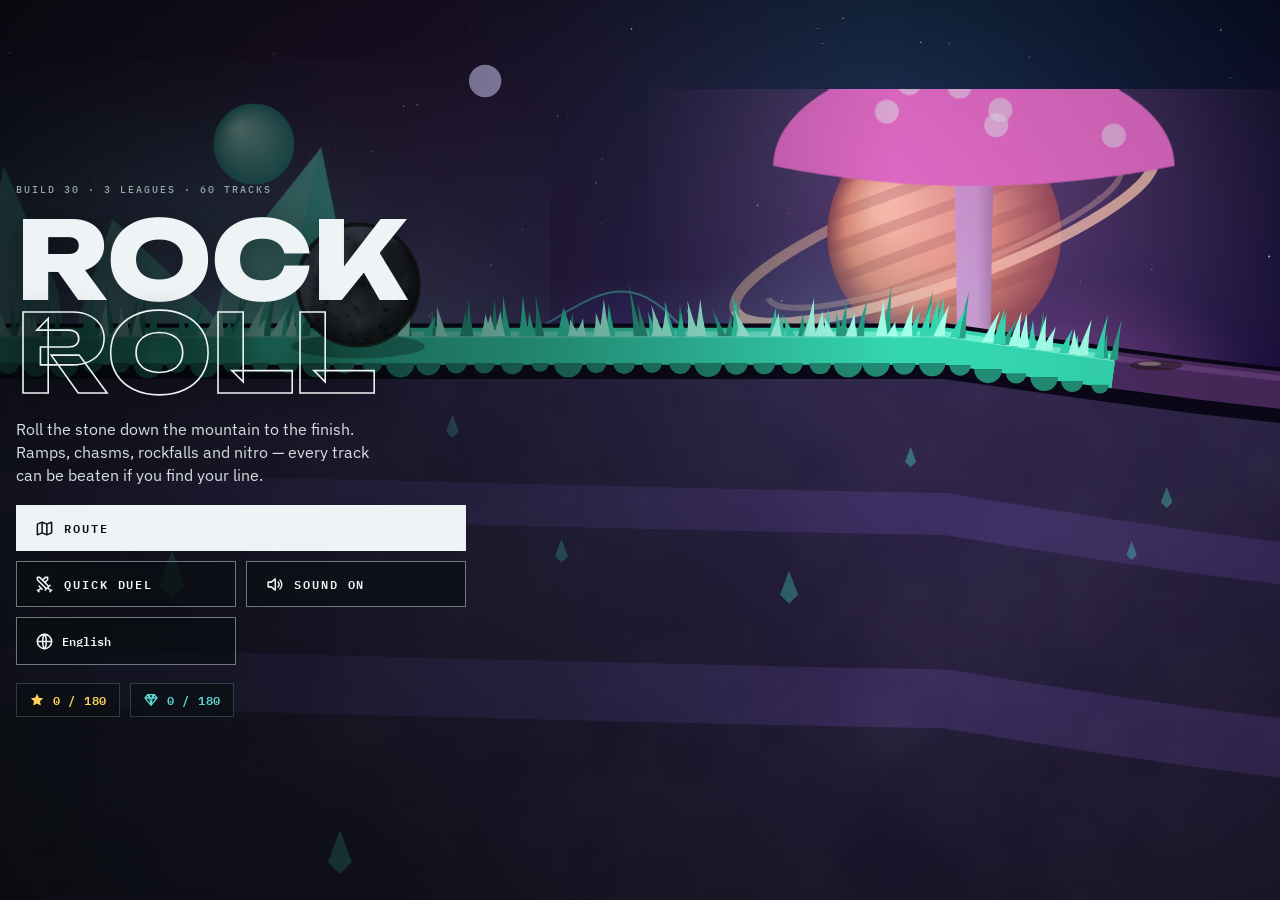
==== commit c613334e: "Build 30 Co-Authored-By: Claude Opus 5.5 <noreply@anthropic.com> Claude-Session: https://claude.ai/c" ====
--- a/index.html
+++ b/index.html
@@ -298,6 +298,12 @@
  .nitro{width:82px;height:82px}.nitro::before{-webkit-mask:radial-gradient(circle,transparent 47px,#000 48px);mask:radial-gradient(circle,transparent 47px,#000 48px)}
 }
 @media (max-width:520px){.stack{grid-template-columns:1fr}}
+/* narrow portrait: map header in two rows (back + stats, then league switcher) */
+@media (max-width:560px) and (orientation:portrait){
+ #scrMap .topbar{flex-wrap:wrap;row-gap:10px}
+ #scrMap .topbar .lgsw{order:3;flex:1 0 100%}
+ #scrMap .topbar .tl{margin-left:auto}
+}
 /* landscape phone: title in two columns so everything fits without scrolling */
 @media (orientation:landscape) and (max-height:520px){
  #scrTitle{display:grid;grid-template-columns:minmax(0,1fr) minmax(0,360px);grid-template-rows:auto auto auto 1fr auto;column-gap:28px;row-gap:10px;align-content:center}
@@ -360,7 +366,7 @@
  <canvas id="cv" aria-label="Игровое поле"></canvas>
 
  <section class="screen" id="scrTitle">
-  <div class="tline"><span class="eyebrow" id="buildLbl">сборка 29 · 3 лиги · 60 трасс</span><span class="pill" id="tOnline" hidden><i class="dot"></i><span id="tOnlineN">онлайн</span></span></div>
+  <div class="tline"><span class="eyebrow" id="buildLbl">сборка 30 · 3 лиги · 60 трасс</span><span class="pill" id="tOnline" hidden><i class="dot"></i><span id="tOnlineN">онлайн</span></span></div>
   <h1 class="logo">ROCK<span>ROLL</span></h1>
   <p class="tag">Скати камень с горы до финиша. Трамплины, пропасти, обвалы и нитро — каждая трасса проходима, если найти свою линию.</p>
   <div class="stack">
@@ -2057,7 +2063,7 @@
 function puff(x,y,col,n,spd,size){for(let i=0;i<n&&S.parts.length<480;i++)S.parts.push({k:'dust',x,y,vx:(Math.random()-.5)*spd,vy:Math.random()*spd*.5,life:.9+Math.random()*.8,max:1.7,col,s:size*(.6+Math.random())})}
 function chips(x,y,col,n,spd){for(let i=0;i<n&&S.parts.length<480;i++)S.parts.push({k:'chip',x,y,vx:(Math.random()-.5)*spd,vy:Math.random()*spd*.8+1,life:2+Math.random()*1.5,col,s:.06+Math.random()*.18,a:Math.random()*6,va:(Math.random()-.5)*14,sides:3+((Math.random()*3)|0)})}
 function sparks(x,y,col,n){for(let i=0;i<n&&S.parts.length<480;i++){const a=Math.random()*6.28,s=2+Math.random()*5;S.parts.push({k:'spark',x,y,vx:Math.cos(a)*s,vy:Math.sin(a)*s,life:.6+Math.random()*.6,col,s:.1+Math.random()*.1})}}
-function toast(t,icon){const el=$('toast');el.innerHTML=(icon?ico(icon):'')+'<span></span>';el.lastChild.textContent=t;el.hidden=false;el.classList.remove('pop');void el.offsetWidth;el.classList.add('pop');clearTimeout(toast.h);toast.h=setTimeout(()=>el.hidden=true,1700)}
+function toast(t,icon){const el=$('toast');el.innerHTML=(icon?ico(icon):'')+'<span></span>';el.lastChild.textContent=t;el.hidden=false;el.classList.remove('pop');void el.offsetWidth;el.classList.add('pop');clearTimeout(toast.h);toast.h=setTimeout(()=>el.hidden=!(coarse&&W<H&&!rotSkip&&scr==='game'),1700)}
 
 /* ---------- simulation tick ---------- */
 function tick(dt){
